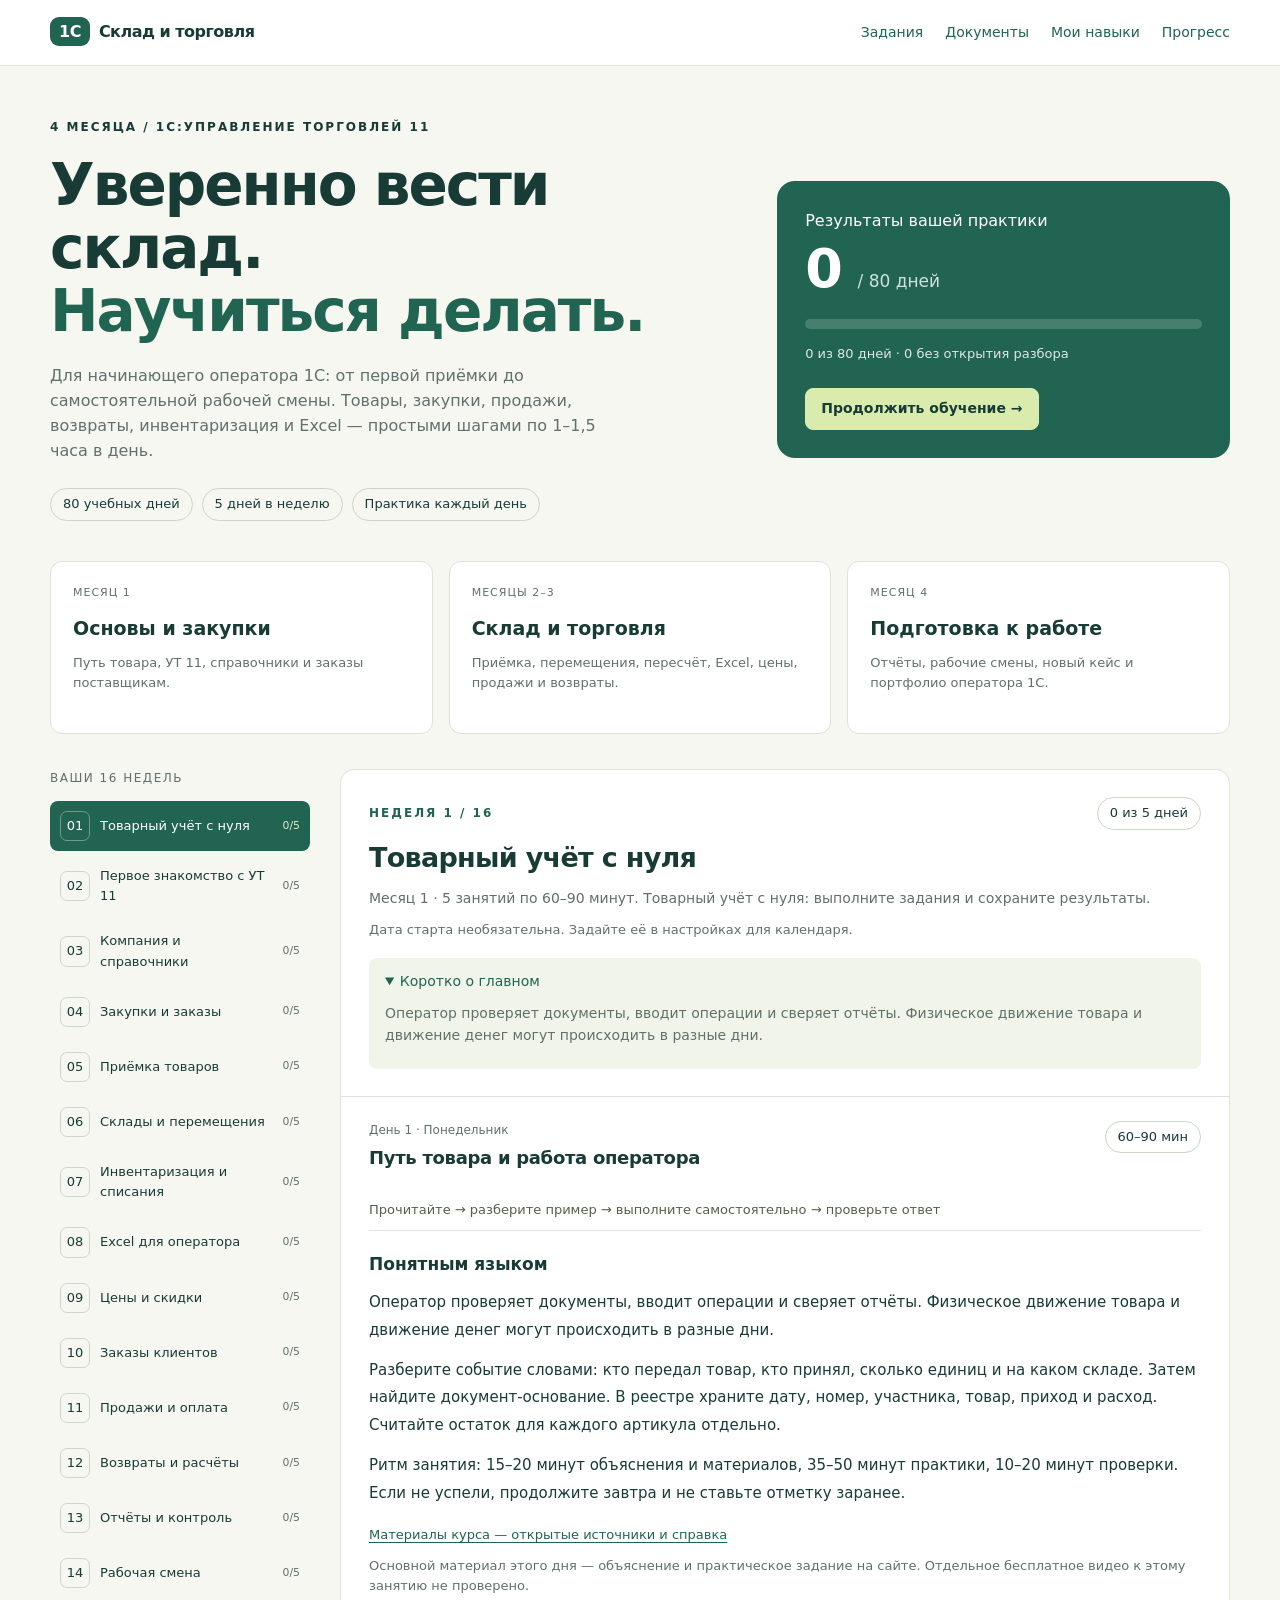
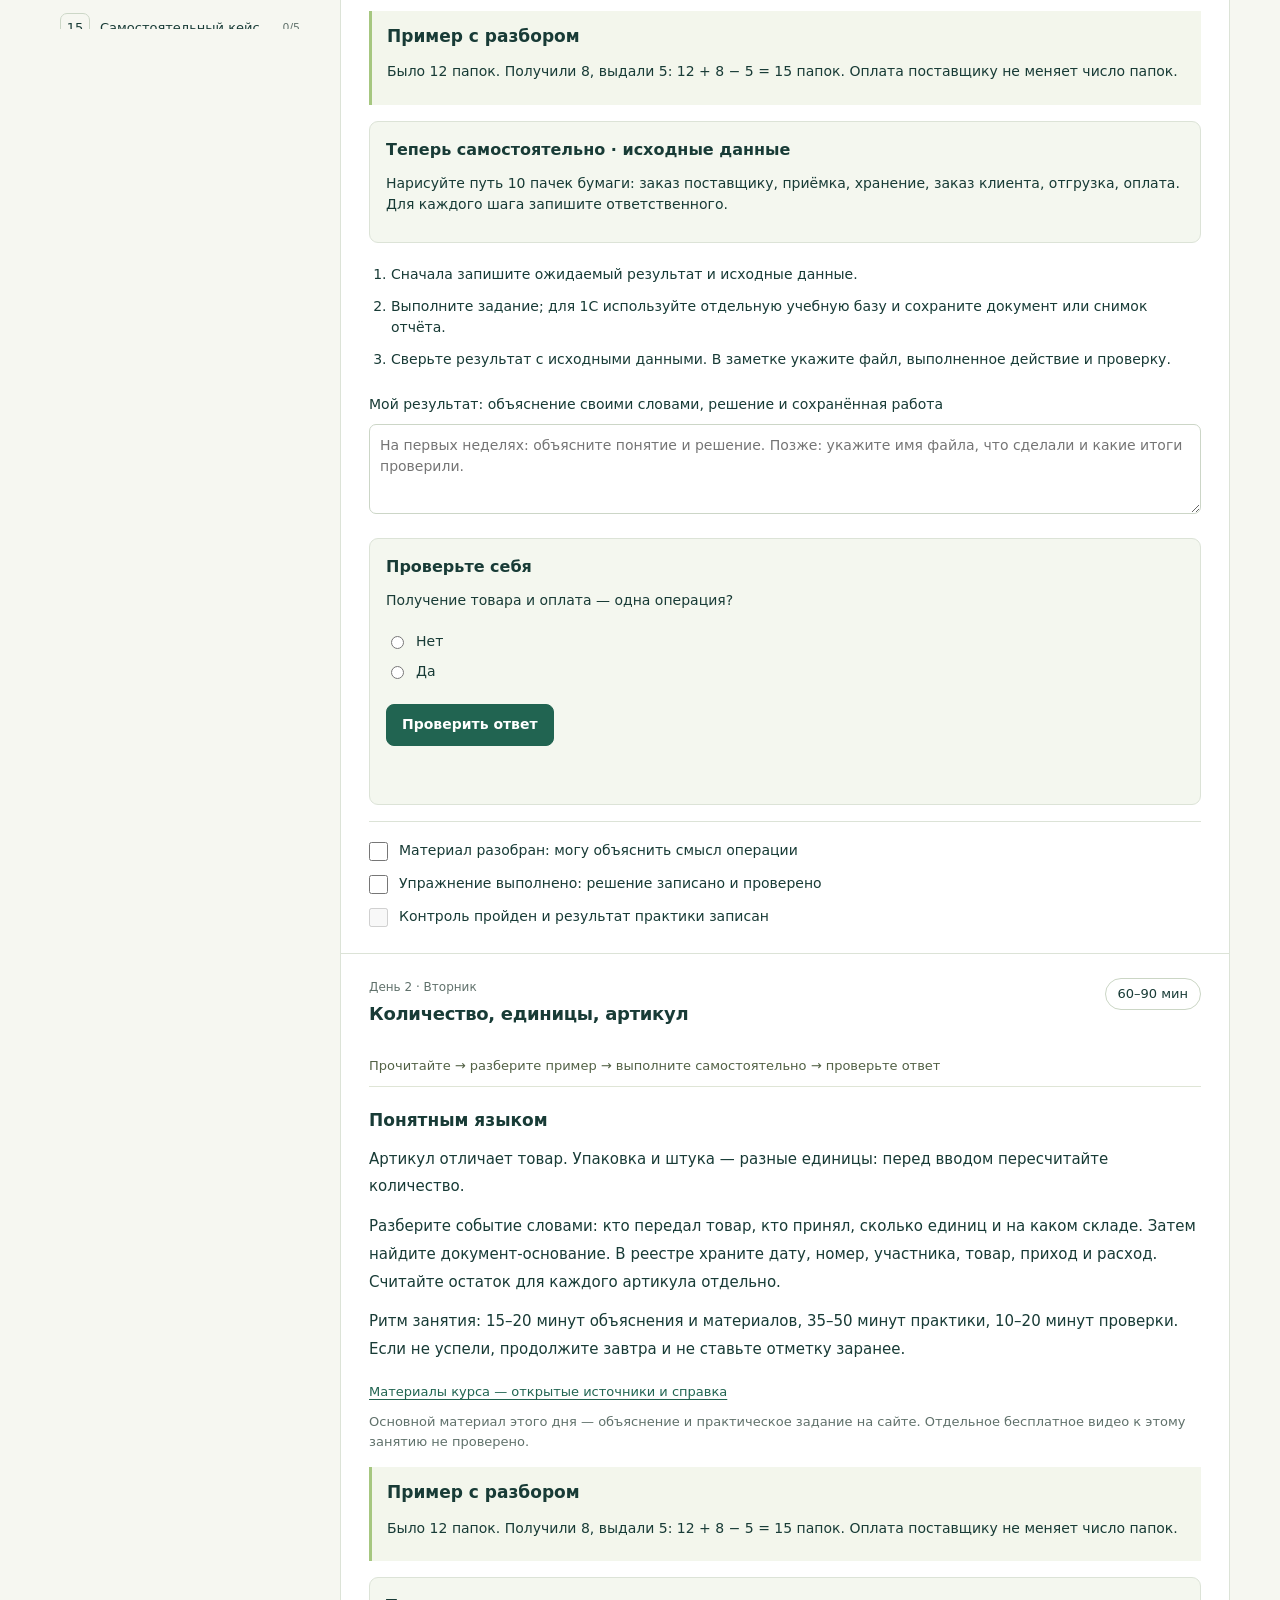
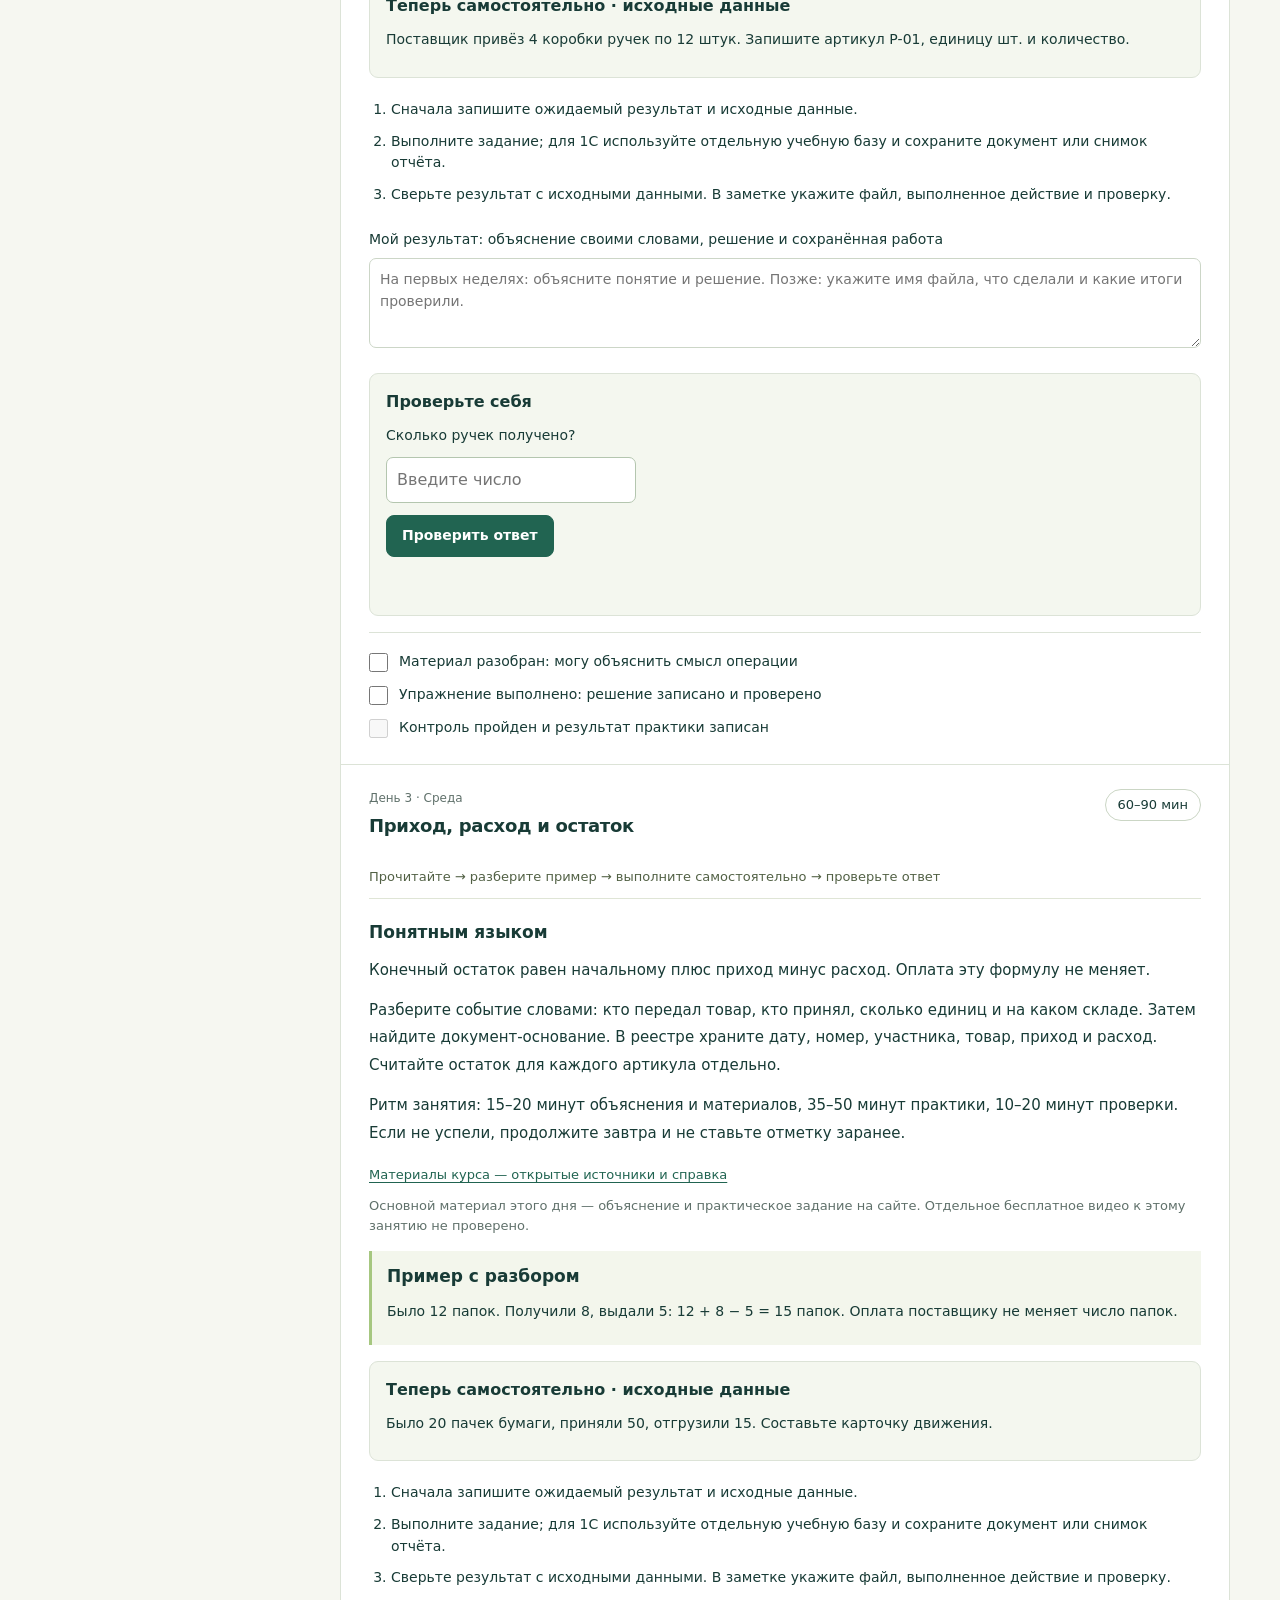
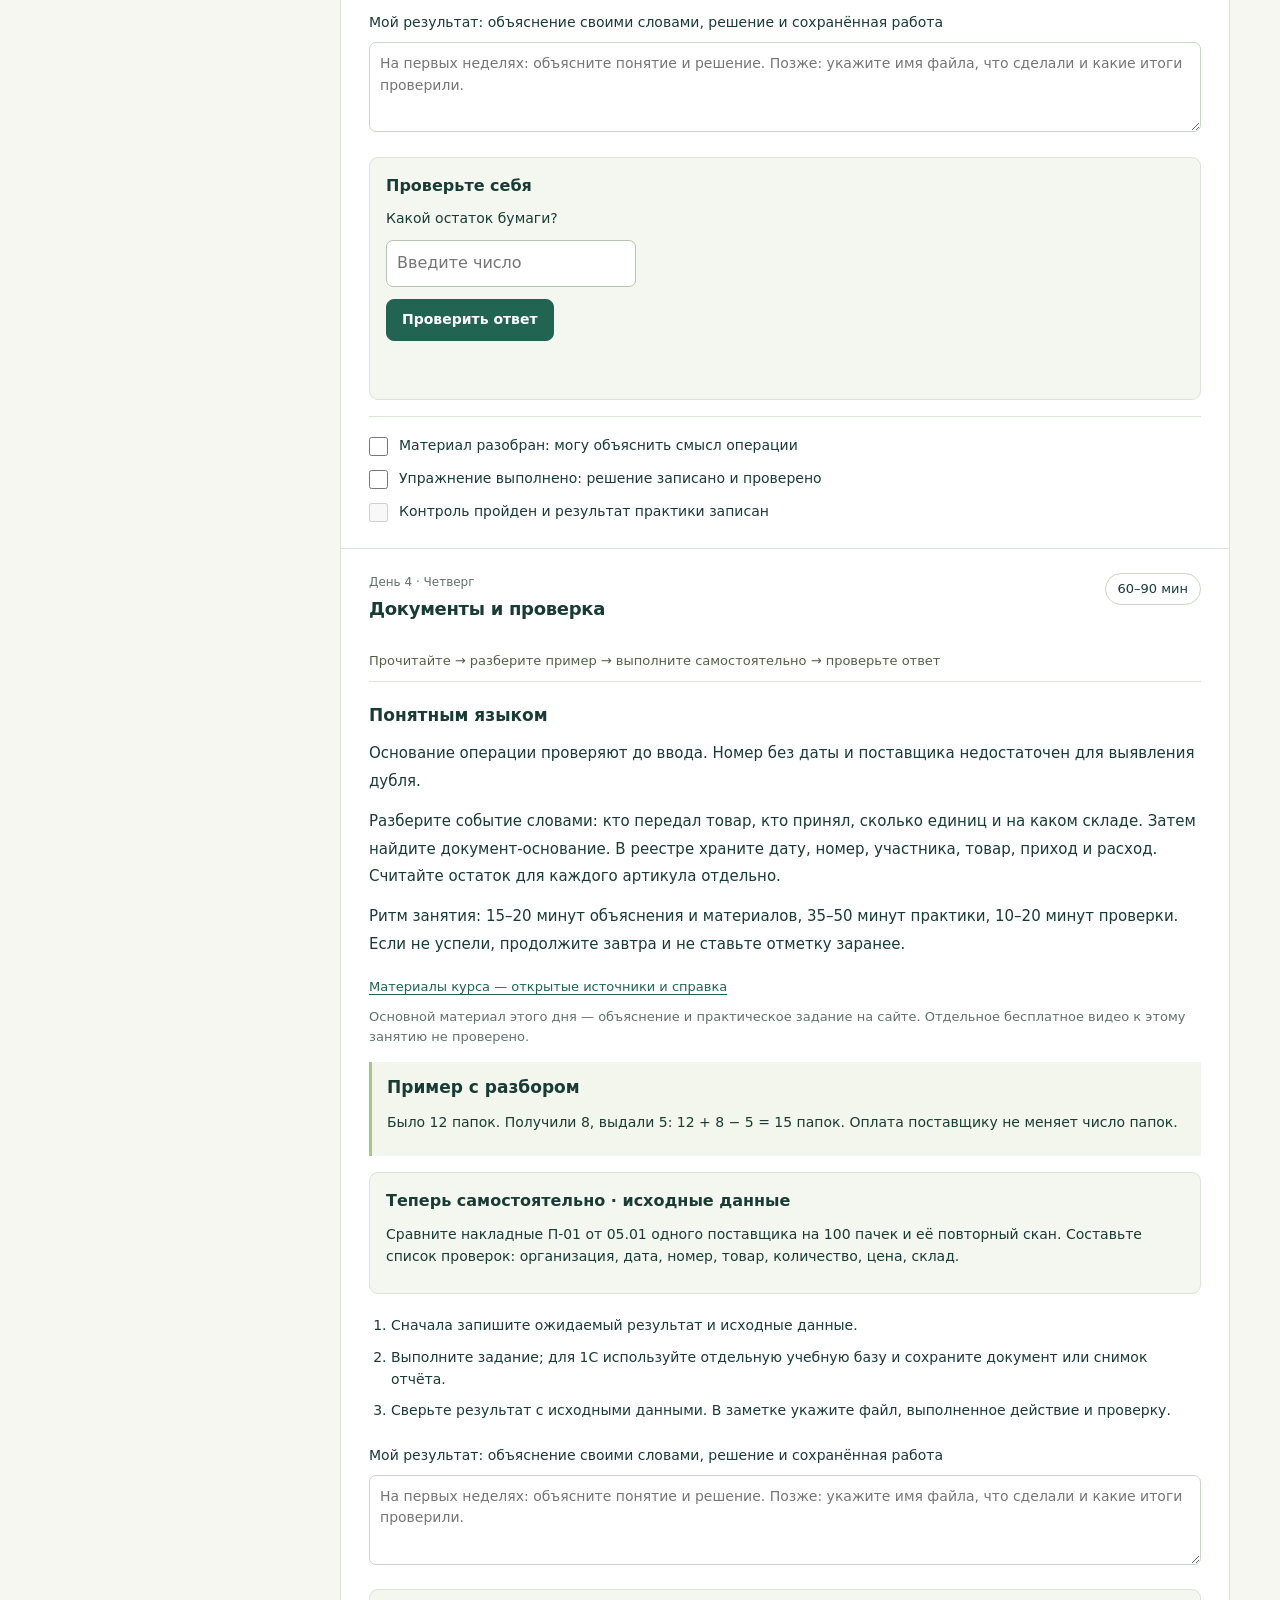
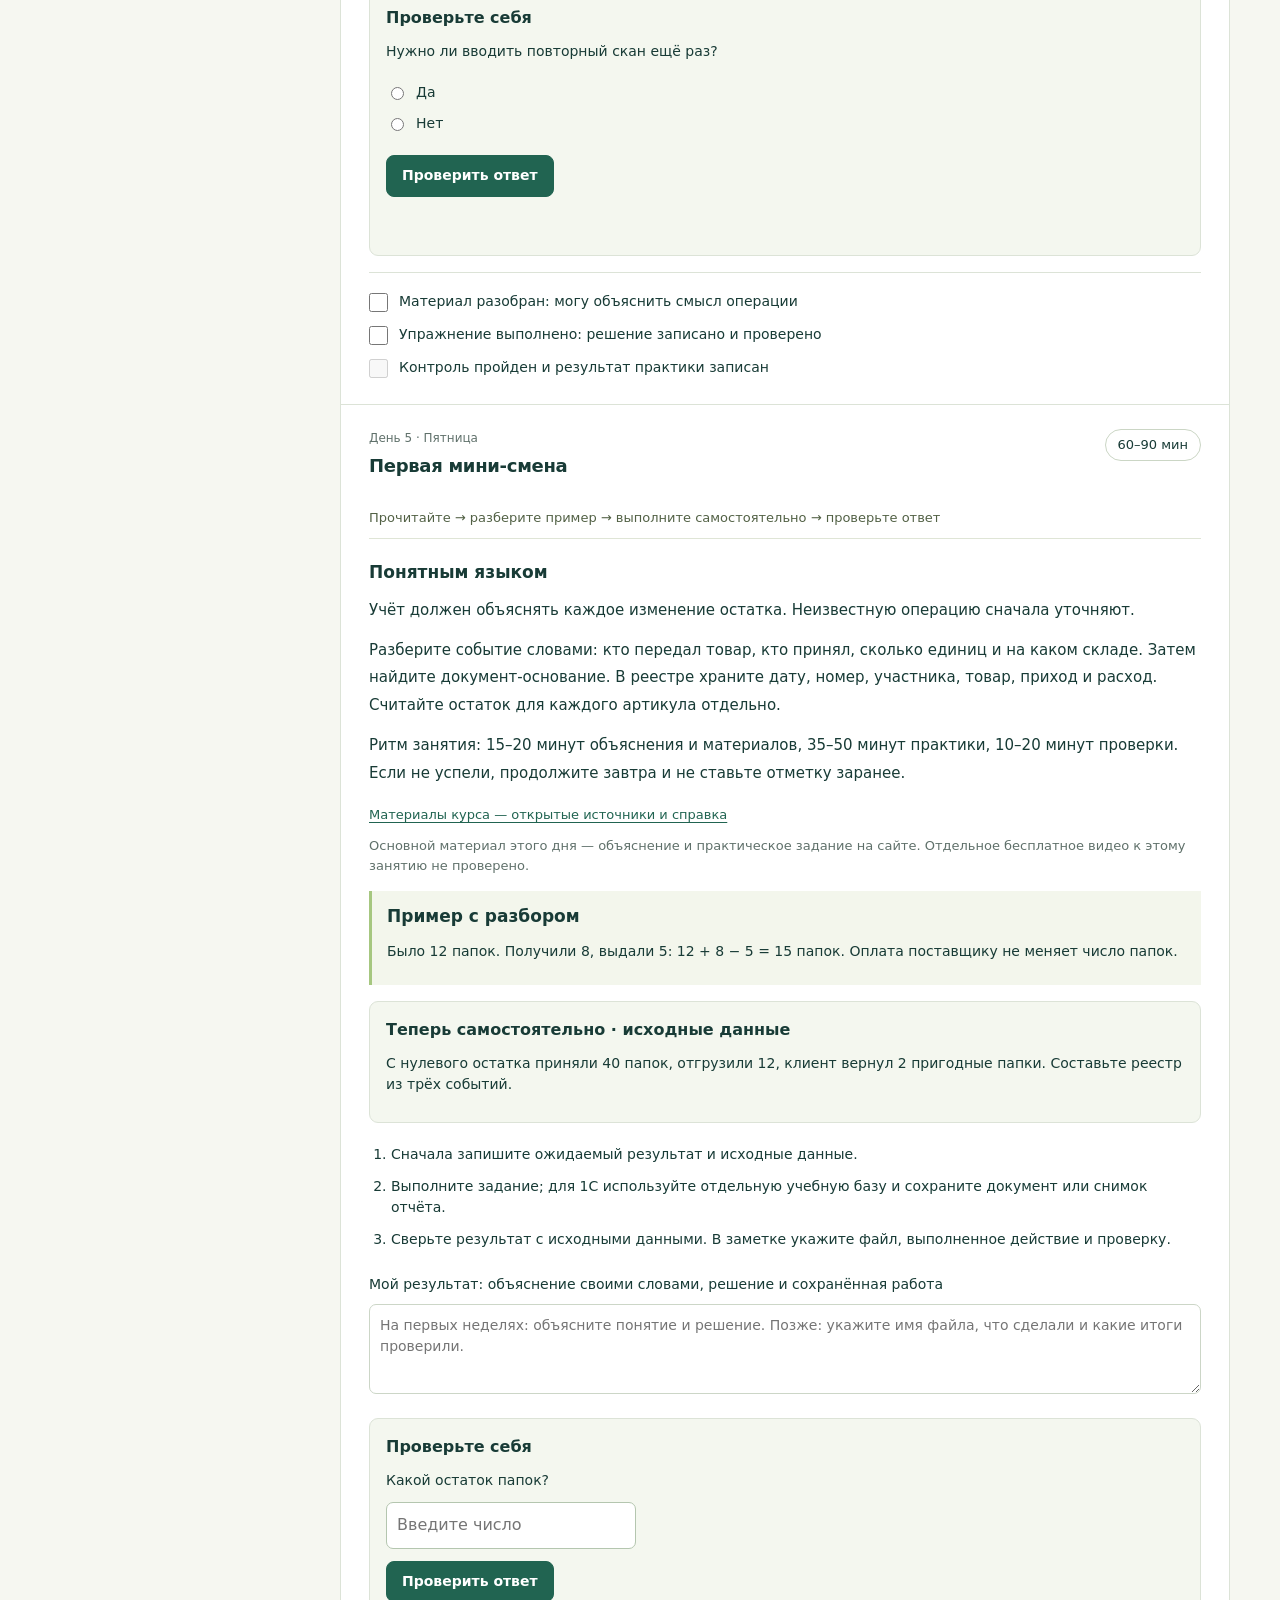
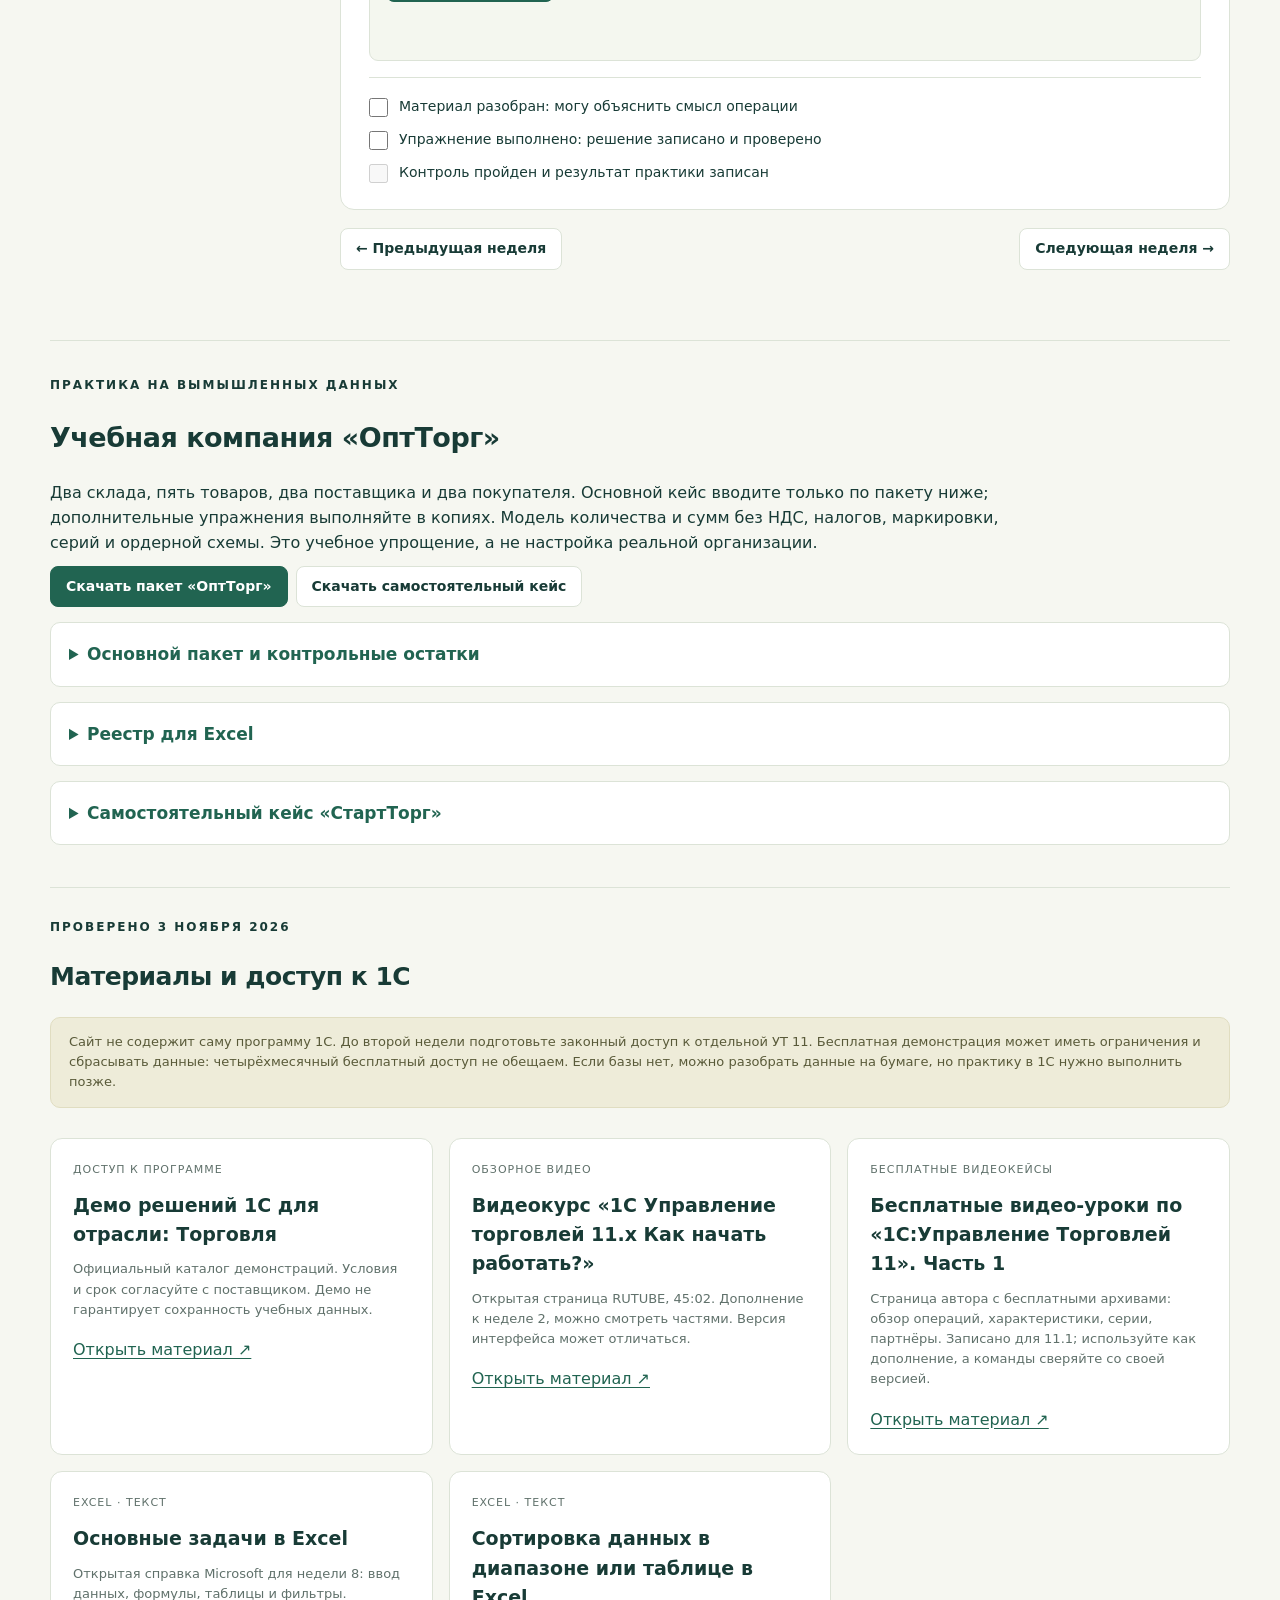
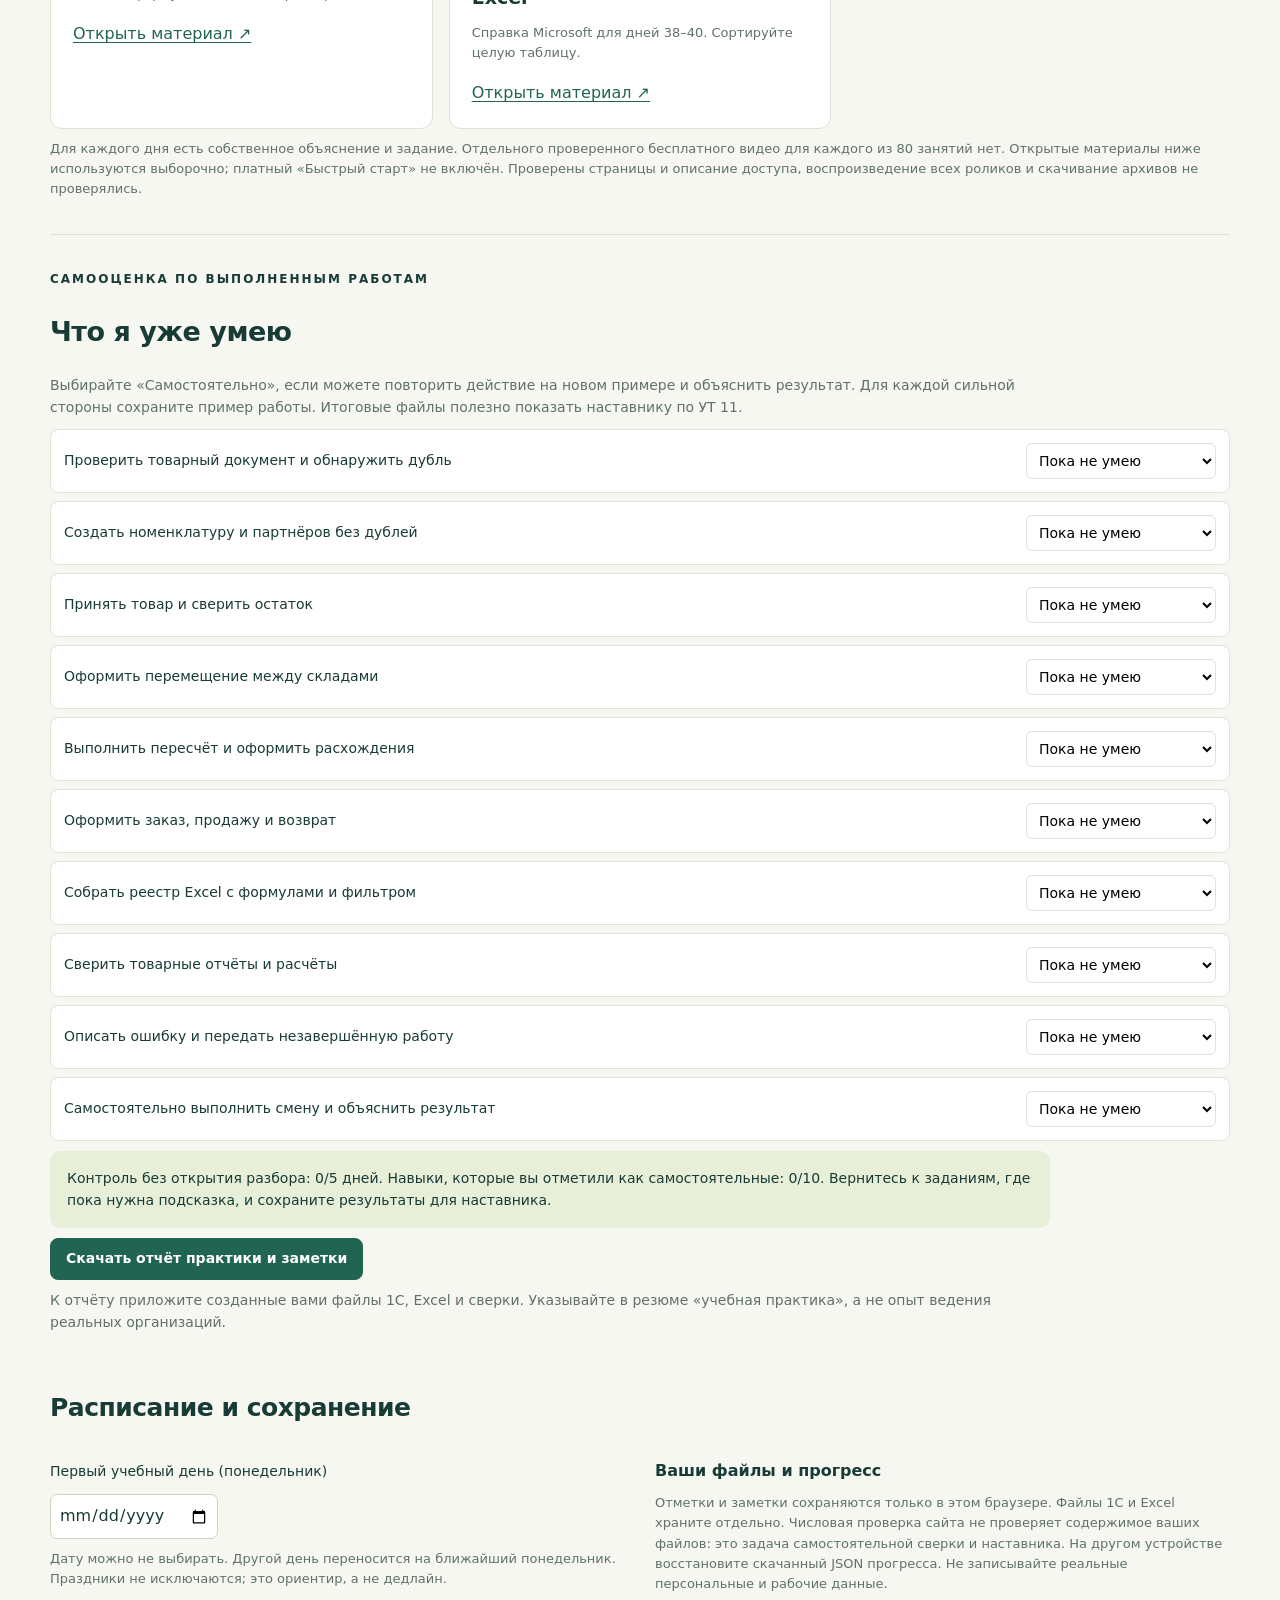
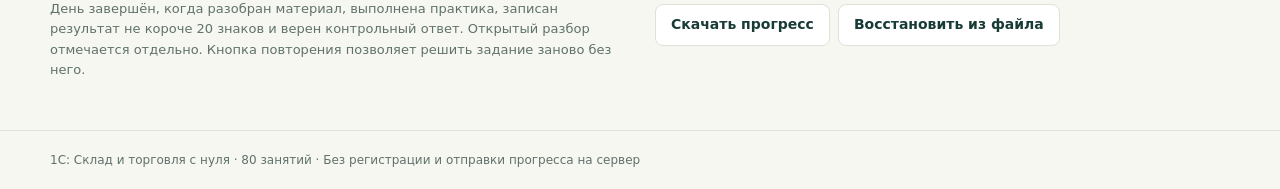
==== index.html @ 3ea6af60 "Publish 80-lesson warehouse and trade course" ====
<!doctype html>
<html lang="ru">
<meta charset="utf-8"><meta name="viewport" content="width=device-width,initial-scale=1">
<title>1С: Склад и торговля с нуля</title>
<meta name="description" content="1С:Управление торговлей 11: четыре месяца, 80 занятий по 60–90 минут, учебный склад и сохранение прогресса.">
<style>
:root{--ink:#183b36;--muted:#60716b;--green:#216451;--lime:#d9ecad;--paper:#f6f7f1;--line:#dce3d7}*{box-sizing:border-box}body{margin:0;background:var(--paper);color:var(--ink);font:16px/1.55 system-ui,sans-serif}button,input,select,textarea{font:inherit}button,a,input,select,textarea{touch-action:manipulation}button{cursor:pointer}a{color:var(--green);text-underline-offset:3px}button:focus-visible,a:focus-visible,input:focus-visible,select:focus-visible,textarea:focus-visible,summary:focus-visible{outline:3px solid #c17b2e;outline-offset:3px}.wrap{max-width:1240px;margin:auto;padding:0 30px}header{border-bottom:1px solid var(--line);background:#fff}header .wrap{display:flex;align-items:center;justify-content:space-between;gap:20px;padding-top:20px;padding-bottom:20px}.brand{font-weight:750;letter-spacing:-.5px}.brand span{background:var(--green);color:#fff;border-radius:9px;padding:5px 9px;margin-right:9px}nav{display:flex;gap:22px;font-size:14px}nav a{text-decoration:none}.hero{display:grid;grid-template-columns:1.5fr 1fr;gap:48px;padding-top:52px;padding-bottom:40px}.eyebrow{font-size:12px;letter-spacing:2px;font-weight:750;text-transform:uppercase}h1{font-size:clamp(34px,5vw,58px);line-height:1.08;letter-spacing:-2px;margin:18px 0 22px;max-width:700px}h1 em{font-style:normal;color:var(--green)}p{margin:10px 0}.intro{color:var(--muted);max-width:560px}.pills{display:flex;gap:9px;flex-wrap:wrap;margin-top:25px}.pill{border:1px solid #cbd6c5;border-radius:30px;padding:5px 12px;font-size:13px}.progress-card{background:var(--green);color:#fff;padding:28px;border-radius:18px;align-self:center}.progress-card h2{font-size:16px;font-weight:500;margin:0}.number{font-size:54px;line-height:1.3;font-weight:650;letter-spacing:-2px}.number small{font-size:17px;font-weight:400;letter-spacing:0;opacity:.8}progress{display:block;width:100%;height:10px;border:0;border-radius:9px;overflow:hidden;accent-color:var(--lime);margin:15px 0;background:#477e6d}progress::-webkit-progress-bar{background:#477e6d}progress::-webkit-progress-value{background:var(--lime)}.progress-card p{font-size:13px;opacity:.85}.btn{border:1px solid var(--line);border-radius:8px;padding:9px 15px;background:#fff;color:var(--ink);text-decoration:none;display:inline-block;font-weight:600;font-size:14px}.btn.primary{background:var(--green);color:#fff;border-color:var(--green)}.progress-card .btn{margin-top:14px;background:var(--lime);border-color:var(--lime);color:var(--ink)}.notice{background:#eeecd9;border:1px solid #e0ddc1;border-radius:10px;padding:14px 18px;font-size:13px;margin-bottom:30px;color:#595a39}.layout{display:grid;grid-template-columns:260px minmax(0,1fr);gap:30px;align-items:start}.sidebar{position:sticky;top:20px;max-height:calc(100vh - 40px);overflow-y:auto}.side-title{font-size:12px;letter-spacing:1.5px;text-transform:uppercase;color:var(--muted);margin-bottom:13px}.weeks{display:grid;gap:5px}.week-btn{border:0;background:transparent;color:var(--ink);display:flex;width:100%;text-align:left;align-items:center;gap:10px;padding:10px;border-radius:8px;font-size:13px}.week-btn b{border:1px solid #ccd7c7;border-radius:7px;padding:4px;min-width:30px;text-align:center;font-weight:500}.week-btn span{flex:1}.week-btn small{color:var(--muted)}.week-btn[aria-current=true]{background:var(--green);color:#fff}.week-btn[aria-current=true] small{color:#dcebcf}.week-btn[aria-current=true] b{border-color:#719c83}.panel{background:#fff;border:1px solid var(--line);border-radius:14px;overflow:hidden}.panel-head{padding:27px 28px;border-bottom:1px solid var(--line)}.panel-head h2{font-size:27px;letter-spacing:-.7px;margin:7px 0}.sub{font-size:14px;color:var(--muted)}.weekbar{display:flex;align-items:center;justify-content:space-between;gap:12px}.weekbar .eyebrow{color:var(--green)}.day{padding:24px 28px;border-bottom:1px solid var(--line)}.day:last-child{border:0}.day-top{display:flex;justify-content:space-between;gap:14px;align-items:start}.day h3{font-size:18px;margin:4px 0 10px;letter-spacing:-.3px}.day-kicker{font-size:12px;color:var(--muted)}.day.complete{background:#f4f8ed}.checks{display:grid;gap:10px;margin-top:16px}.check{display:flex;align-items:flex-start;gap:11px;font-size:14px;cursor:pointer}.check input{width:19px;height:19px;flex-shrink:0;accent-color:var(--green);margin:2px 0}.check span{display:block}.check:has(input:checked) span{color:var(--muted)}details{margin-top:15px;font-size:13px;color:var(--muted)}summary{cursor:pointer;color:var(--green)}textarea{width:100%;min-height:90px;resize:vertical;border:1px solid #ccd6c7;border-radius:7px;padding:10px;margin-top:8px;background:#fff;color:var(--ink)}.pager{display:flex;justify-content:space-between;margin:18px 0 35px}.resources{margin-top:42px;padding-top:30px;border-top:1px solid var(--line)}.resources h2,.settings h2{font-size:25px;letter-spacing:-.5px}.resource-grid{display:grid;grid-template-columns:repeat(3,1fr);gap:16px}.resource{background:#fff;border:1px solid var(--line);padding:22px;border-radius:12px}.resource .tag{font-size:11px;color:var(--muted);letter-spacing:1px}.resource h3{margin:13px 0 8px;font-size:19px}.resource p{font-size:13px;color:var(--muted);margin-bottom:18px}.settings{padding:25px 0 40px}.setting-grid{display:grid;grid-template-columns:1fr 1fr;gap:30px}.settings label{display:block;font-size:14px;margin:12px 0}.settings input[type=date],.settings select{padding:8px;border:1px solid #cbd6c5;border-radius:7px;max-width:100%;background:#fff;color:var(--ink)}.actions{display:flex;gap:8px;flex-wrap:wrap}.hint{font-size:13px;color:var(--muted)}footer{padding:20px 0;border-top:1px solid var(--line);font-size:12px;color:var(--muted)}#status{min-height:24px;font-size:13px;color:var(--green)}.skip{position:absolute;left:-9999px}.skip:focus{left:10px;top:10px;background:#fff;padding:8px;z-index:99}[hidden]{display:none!important}@media(max-width:800px){.wrap{padding:0 18px}.hero{grid-template-columns:1fr;gap:25px;padding-top:30px}.progress-card{padding:22px}.layout{grid-template-columns:1fr;gap:20px}.sidebar{position:static;max-height:none;overflow:visible}.weeks{grid-template-columns:repeat(4,1fr)}.week-btn{padding:7px;justify-content:center}.week-btn span,.week-btn small{display:none}.week-btn b{border:0}.resource-grid{grid-template-columns:1fr}.setting-grid{grid-template-columns:1fr;gap:10px}.panel-head,.day{padding:20px}h1{letter-spacing:-1px}header .wrap{flex-wrap:wrap;gap:12px}nav{gap:15px}.resources{margin-top:20px}.weekbar{align-items:start}.pager .btn{padding:9px}.day-top>.pill{font-size:11px;white-space:nowrap}}@media(prefers-reduced-motion:no-preference){html{scroll-behavior:smooth}}

.source-box,.quiz{background:#f4f7ef;border:1px solid var(--line);padding:16px;border-radius:9px;margin:16px 0}.source-box p,.quiz p{font-size:14px}.steps{padding-left:22px;font-size:14px}.steps li{padding:5px 0}.video-links a{display:block;margin:9px 0}.result-note{margin:18px 0;font-size:14px}.quiz-actions{display:flex;gap:8px;flex-wrap:wrap;margin-top:12px}.quiz-feedback{min-height:22px}.explanation{padding:12px;border-left:3px solid var(--green);background:#fff}.choice{display:flex;align-items:start;gap:9px;margin:9px 0;font-size:14px}.choice input{margin-top:5px;accent-color:var(--green)}fieldset{border:0;padding:0;margin:0}.answer-area input[type=text]{max-width:100%;width:250px;border:1px solid #b4c6af;border-radius:7px;padding:10px;background:#fff}.checks{border-top:1px solid var(--line);padding-top:18px}.check input:disabled{cursor:not-allowed}.table-scroll{overflow-x:auto}.data-table{width:100%;border-collapse:collapse;font-size:13px;min-width:600px}.data-table th,.data-table td{padding:10px;text-align:left;border:1px solid var(--line);vertical-align:top}.data-table th{background:#e9efdf}.doc-card{background:#fff;border:1px solid var(--line);border-radius:9px;padding:16px;margin:12px 0;font-size:14px}.doc-card h3{font-size:16px;margin:0 0 8px}.case-section{padding-top:35px;border-top:1px solid var(--line);margin-top:35px}.case-section h2{font-size:27px;letter-spacing:-.5px}.case-section>details{background:#fff;border:1px solid var(--line);border-radius:10px;padding:18px;margin:15px 0;color:var(--ink)}.case-section>details>summary{font-size:17px;font-weight:650}.case-section p{max-width:1000px}.case-section .hint{font-size:14px}.skill{display:grid!important;grid-template-columns:1fr 190px;gap:18px;align-items:center;background:#fff;border:1px solid var(--line);padding:13px;border-radius:8px;margin:8px 0;font-size:14px}.skill select{padding:8px;max-width:100%;background:#fff;border:1px solid var(--line);border-radius:6px}.theory{background:#f1f5e9;border-radius:8px;padding:13px 16px;margin-top:18px;font-size:14px}.sr-only{position:absolute;width:1px;height:1px;padding:0;margin:-1px;overflow:hidden;clip:rect(0,0,0,0);white-space:nowrap;border:0}#readiness{background:#e7efd9;padding:17px;border-radius:10px;font-size:14px}a.btn{margin:4px 0}.day input[type=checkbox]{min-width:19px}@media(max-width:800px){.skill{grid-template-columns:1fr;gap:8px}.hero{padding-bottom:25px}.day-top{flex-wrap:wrap}.quiz-actions .btn{flex-grow:1}.case-section{padding-top:25px}nav{flex-wrap:wrap}.steps{padding-left:19px}}
.lesson-flow{font-size:13px;color:#526145;border-bottom:1px solid #dfe5d6;padding:10px 0;margin:8px 0 20px}.day h4{font-size:17px;margin:0 0 12px}.lesson-text p{line-height:1.85;margin:12px 0}.worked-example li{padding:5px 0;line-height:1.75}.worked-example ol{padding-left:22px}.common-mistake{padding:14px 16px;background:#fff8e9;border-radius:12px;margin:16px 0;font-size:14px}.common-mistake p{margin:6px 0 0}.takeaway{font-size:14px;padding:10px 0}.video-links{margin:20px 0}.video-links a{display:block;margin:10px 0;overflow-wrap:anywhere}.video-item{margin:12px 0}.learning-stages{margin-bottom:35px}.lesson-text{margin:18px 0;font-size:15px}.worked-example{border-left:3px solid #a6c780;background:#f3f6ec;padding:12px 15px;font-size:14px;margin:15px 0}</style>
<a class="skip" href="#plan">К учебному плану</a>
<header><div class="wrap"><div class="brand"><span>1С</span>Склад и торговля</div><nav aria-label="Навигация"><a href="#plan">Задания</a><a href="#casebook">Документы</a><a href="#skillsSection">Мои навыки</a><a href="#settings">Прогресс</a></nav></div></header>
<main class="wrap">
<section class="hero"><div><div class="eyebrow">4 месяца / 1С:Управление торговлей 11</div><h1>Уверенно вести склад.<br><em>Научиться делать.</em></h1><p class="intro">Для начинающего оператора 1С: от первой приёмки до самостоятельной рабочей смены. Товары, закупки, продажи, возвраты, инвентаризация и Excel — простыми шагами по 1–1,5 часа в день.</p><div class="pills"><span class="pill">80 учебных дней</span><span class="pill">5 дней в неделю</span><span class="pill">Практика каждый день</span></div></div><aside class="progress-card" aria-label="Общий прогресс"><h2>Результаты вашей практики</h2><div class="number"><span id="doneDays">0</span> <small>/ 80 дней</small></div><progress id="total" max="240" value="0" aria-label="Выполненные задания"></progress><p id="progressText" aria-live="polite">0 из 80 дней · 0 без открытия разбора</p><button class="btn" id="continue">Продолжить обучение →</button></aside></section>

<section class="resource-grid learning-stages"><article class="resource"><div class="tag">МЕСЯЦ 1</div><h3>Основы и закупки</h3><p>Путь товара, УТ 11, справочники и заказы поставщикам.</p></article><article class="resource"><div class="tag">МЕСЯЦЫ 2–3</div><h3>Склад и торговля</h3><p>Приёмка, перемещения, пересчёт, Excel, цены, продажи и возвраты.</p></article><article class="resource"><div class="tag">МЕСЯЦ 4</div><h3>Подготовка к работе</h3><p>Отчёты, рабочие смены, новый кейс и портфолио оператора 1С.</p></article></section><section class="layout" id="plan" aria-label="Учебный план"><aside class="sidebar"><div class="side-title">Ваши 16 недель</div><div class="weeks" id="weeks"></div><p class="hint">Начните с первой недели. Со второй понадобится доступ к УТ 11. Пять занятий в неделю, выходные — отдых или повторение. Каждый день — 60–90 минут.</p></aside><div><div class="panel"><div class="panel-head"><div class="weekbar"><div class="eyebrow" id="weekLabel"></div><span class="pill" id="weekProgress"></span></div><h2 id="weekTitle"></h2><p class="sub" id="weekGoal"></p><p class="hint" id="weekDates"></p><details class="theory" open><summary>Коротко о главном</summary><p id="weekTheory"></p></details></div><div id="days"></div></div><div class="pager"><button class="btn" id="prev">← Предыдущая неделя</button><button class="btn" id="next">Следующая неделя →</button></div></div></section>

<section class="case-section" id="casebook"><div class="eyebrow">Практика на вымышленных данных</div><h2>Учебная компания «ОптТорг»</h2><p>Два склада, пять товаров, два поставщика и два покупателя. Основной кейс вводите только по пакету ниже; дополнительные упражнения выполняйте в копиях. Модель количества и сумм без НДС, налогов, маркировки, серий и ордерной схемы. Это учебное упрощение, а не настройка реальной организации.</p><div class="actions"><button class="btn primary" id="downloadMain">Скачать пакет «ОптТорг»</button><button class="btn" id="downloadExam">Скачать самостоятельный кейс</button></div><details><summary>Основной пакет и контрольные остатки</summary><div id="mainPack"></div></details><details><summary>Реестр для Excel</summary><p>Вставьте в A1. Колонку G заполните формулами =E2*F2 и ниже. Суммируйте закупки и продажи отдельно.</p><div id="excelSource"></div><button class="btn" id="copyExcel">Скопировать таблицу для Excel</button><p id="copyStatus" role="status"></p></details><details><summary>Самостоятельный кейс «СтартТорг»</summary><div id="examPack"></div></details></section>
<section class="resources" id="resources"><div class="eyebrow">Проверено 3 ноября 2026</div><h2>Материалы и доступ к 1С</h2><div class="notice">Сайт не содержит саму программу 1С. До второй недели подготовьте законный доступ к отдельной УТ 11. Бесплатная демонстрация может иметь ограничения и сбрасывать данные: четырёхмесячный бесплатный доступ не обещаем. Если базы нет, можно разобрать данные на бумаге, но практику в 1С нужно выполнить позже.</div><div class="resource-grid" id="resourceCards"></div><p class="hint">Для каждого дня есть собственное объяснение и задание. Отдельного проверенного бесплатного видео для каждого из 80 занятий нет. Открытые материалы ниже используются выборочно; платный «Быстрый старт» не включён. Проверены страницы и описание доступа, воспроизведение всех роликов и скачивание архивов не проверялись.</p></section>
<section class="case-section" id="skillsSection"><div class="eyebrow">Самооценка по выполненным работам</div><h2>Что я уже умею</h2><p class="hint">Выбирайте «Самостоятельно», если можете повторить действие на новом примере и объяснить результат. Для каждой сильной стороны сохраните пример работы. Итоговые файлы полезно показать наставнику по УТ 11.</p><div id="skills"></div><p id="readiness" aria-live="polite"></p><button class="btn primary" id="portfolio">Скачать отчёт практики и заметки</button><p class="hint">К отчёту приложите созданные вами файлы 1С, Excel и сверки. Указывайте в резюме «учебная практика», а не опыт ведения реальных организаций.</p></section>
<section class="settings" id="settings"><h2>Расписание и сохранение</h2><div class="setting-grid"><div><label for="start">Первый учебный день (понедельник)</label><input type="date" id="start"><p class="hint">Дату можно не выбирать. Другой день переносится на ближайший понедельник. Праздники не исключаются; это ориентир, а не дедлайн.</p><p class="hint">День завершён, когда разобран материал, выполнена практика, записан результат не короче 20 знаков и верен контрольный ответ. Открытый разбор отмечается отдельно. Кнопка повторения позволяет решить задание заново без него.</p></div><div><p><strong>Ваши файлы и прогресс</strong></p><p class="hint">Отметки и заметки сохраняются только в этом браузере. Файлы 1С и Excel храните отдельно. Числовая проверка сайта не проверяет содержимое ваших файлов: это задача самостоятельной сверки и наставника. На другом устройстве восстановите скачанный JSON прогресса. Не записывайте реальные персональные и рабочие данные.</p><div class="actions"><button class="btn" id="export">Скачать прогресс</button><button class="btn" id="importBtn">Восстановить из файла</button><input id="import" type="file" accept="application/json,.json" hidden></div><p id="status" role="status"></p><div id="legacy" hidden><p class="hint">Сохранение прежнего маршрута осталось в браузере. Новые практические задания начинаются отдельно, чтобы старые отметки не засчитывались за новую работу.</p><button class="btn" id="legacyExport">Скачать прежние отметки и заметки</button></div></div></div></section>
</main><footer><div class="wrap">1С: Склад и торговля с нуля · 80 занятий · Без регистрации и отправки прогресса на сервер</div></footer>
<script>
'use strict';
const DATA={"weeks": [["Товарный учёт с нуля", "Месяц 1 · 5 занятий по 60–90 минут. Товарный учёт с нуля: выполните задания и сохраните результаты.", [{"title": "Путь товара и работа оператора", "reading": ["Оператор проверяет документы, вводит операции и сверяет отчёты. Физическое движение товара и движение денег могут происходить в разные дни.", "Разберите событие словами: кто передал товар, кто принял, сколько единиц и на каком складе. Затем найдите документ-основание. В реестре храните дату, номер, участника, товар, приход и расход. Считайте остаток для каждого артикула отдельно.", "Ритм занятия: 15–20 минут объяснения и материалов, 35–50 минут практики, 10–20 минут проверки. Если не успели, продолжите завтра и не ставьте отметку заранее."], "example": "Было 12 папок. Получили 8, выдали 5: 12 + 8 − 5 = 15 папок. Оплата поставщику не меняет число папок.", "input": "Нарисуйте путь 10 пачек бумаги: заказ поставщику, приёмка, хранение, заказ клиента, отгрузка, оплата. Для каждого шага запишите ответственного.", "steps": ["Сначала запишите ожидаемый результат и исходные данные.", "Выполните задание; для 1С используйте отдельную учебную базу и сохраните документ или снимок отчёта.", "Сверьте результат с исходными данными. В заметке укажите файл, выполненное действие и проверку."], "q": "Получение товара и оплата — одна операция?", "answer": ["Нет", "Да"], "why": "Оператор проверяет документы, вводит операции и сверяет отчёты. Физическое движение товара и движение денег могут происходить в разные дни. Контроль: Нет. Нарисуйте путь 10 пачек бумаги: заказ поставщику, приёмка, хранение, заказ клиента, отгрузка, оплата. Для каждого шага запишите ответственного.", "videos": []}, {"title": "Количество, единицы, артикул", "reading": ["Артикул отличает товар. Упаковка и штука — разные единицы: перед вводом пересчитайте количество.", "Разберите событие словами: кто передал товар, кто принял, сколько единиц и на каком складе. Затем найдите документ-основание. В реестре храните дату, номер, участника, товар, приход и расход. Считайте остаток для каждого артикула отдельно.", "Ритм занятия: 15–20 минут объяснения и материалов, 35–50 минут практики, 10–20 минут проверки. Если не успели, продолжите завтра и не ставьте отметку заранее."], "example": "Было 12 папок. Получили 8, выдали 5: 12 + 8 − 5 = 15 папок. Оплата поставщику не меняет число папок.", "input": "Поставщик привёз 4 коробки ручек по 12 штук. Запишите артикул Р-01, единицу шт. и количество.", "steps": ["Сначала запишите ожидаемый результат и исходные данные.", "Выполните задание; для 1С используйте отдельную учебную базу и сохраните документ или снимок отчёта.", "Сверьте результат с исходными данными. В заметке укажите файл, выполненное действие и проверку."], "q": "Сколько ручек получено?", "answer": 48, "why": "Артикул отличает товар. Упаковка и штука — разные единицы: перед вводом пересчитайте количество. Контроль: 48. Поставщик привёз 4 коробки ручек по 12 штук. Запишите артикул Р-01, единицу шт. и количество.", "videos": []}, {"title": "Приход, расход и остаток", "reading": ["Конечный остаток равен начальному плюс приход минус расход. Оплата эту формулу не меняет.", "Разберите событие словами: кто передал товар, кто принял, сколько единиц и на каком складе. Затем найдите документ-основание. В реестре храните дату, номер, участника, товар, приход и расход. Считайте остаток для каждого артикула отдельно.", "Ритм занятия: 15–20 минут объяснения и материалов, 35–50 минут практики, 10–20 минут проверки. Если не успели, продолжите завтра и не ставьте отметку заранее."], "example": "Было 12 папок. Получили 8, выдали 5: 12 + 8 − 5 = 15 папок. Оплата поставщику не меняет число папок.", "input": "Было 20 пачек бумаги, приняли 50, отгрузили 15. Составьте карточку движения.", "steps": ["Сначала запишите ожидаемый результат и исходные данные.", "Выполните задание; для 1С используйте отдельную учебную базу и сохраните документ или снимок отчёта.", "Сверьте результат с исходными данными. В заметке укажите файл, выполненное действие и проверку."], "q": "Какой остаток бумаги?", "answer": 55, "why": "Конечный остаток равен начальному плюс приход минус расход. Оплата эту формулу не меняет. Контроль: 55. Было 20 пачек бумаги, приняли 50, отгрузили 15. Составьте карточку движения.", "videos": []}, {"title": "Документы и проверка", "reading": ["Основание операции проверяют до ввода. Номер без даты и поставщика недостаточен для выявления дубля.", "Разберите событие словами: кто передал товар, кто принял, сколько единиц и на каком складе. Затем найдите документ-основание. В реестре храните дату, номер, участника, товар, приход и расход. Считайте остаток для каждого артикула отдельно.", "Ритм занятия: 15–20 минут объяснения и материалов, 35–50 минут практики, 10–20 минут проверки. Если не успели, продолжите завтра и не ставьте отметку заранее."], "example": "Было 12 папок. Получили 8, выдали 5: 12 + 8 − 5 = 15 папок. Оплата поставщику не меняет число папок.", "input": "Сравните накладные П-01 от 05.01 одного поставщика на 100 пачек и её повторный скан. Составьте список проверок: организация, дата, номер, товар, количество, цена, склад.", "steps": ["Сначала запишите ожидаемый результат и исходные данные.", "Выполните задание; для 1С используйте отдельную учебную базу и сохраните документ или снимок отчёта.", "Сверьте результат с исходными данными. В заметке укажите файл, выполненное действие и проверку."], "q": "Нужно ли вводить повторный скан ещё раз?", "answer": ["Нет", "Да"], "why": "Основание операции проверяют до ввода. Номер без даты и поставщика недостаточен для выявления дубля. Контроль: Нет. Сравните накладные П-01 от 05.01 одного поставщика на 100 пачек и её повторный скан. Составьте список проверок: организация, дата, номер, товар, количество, цена, склад.", "videos": []}, {"title": "Первая мини-смена", "reading": ["Учёт должен объяснять каждое изменение остатка. Неизвестную операцию сначала уточняют.", "Разберите событие словами: кто передал товар, кто принял, сколько единиц и на каком складе. Затем найдите документ-основание. В реестре храните дату, номер, участника, товар, приход и расход. Считайте остаток для каждого артикула отдельно.", "Ритм занятия: 15–20 минут объяснения и материалов, 35–50 минут практики, 10–20 минут проверки. Если не успели, продолжите завтра и не ставьте отметку заранее."], "example": "Было 12 папок. Получили 8, выдали 5: 12 + 8 − 5 = 15 папок. Оплата поставщику не меняет число папок.", "input": "С нулевого остатка приняли 40 папок, отгрузили 12, клиент вернул 2 пригодные папки. Составьте реестр из трёх событий.", "steps": ["Сначала запишите ожидаемый результат и исходные данные.", "Выполните задание; для 1С используйте отдельную учебную базу и сохраните документ или снимок отчёта.", "Сверьте результат с исходными данными. В заметке укажите файл, выполненное действие и проверку."], "q": "Какой остаток папок?", "answer": 30, "why": "Учёт должен объяснять каждое изменение остатка. Неизвестную операцию сначала уточняют. Контроль: 30. С нулевого остатка приняли 40 папок, отгрузили 12, клиент вернул 2 пригодные папки. Составьте реестр из трёх событий.", "videos": []}]], ["Первое знакомство с УТ 11", "Месяц 1 · 5 занятий по 60–90 минут. Первое знакомство с УТ 11: выполните задания и сохраните результаты.", [{"title": "Знакомство с УТ 11", "reading": ["Платформа 1С и конфигурация — разные понятия. Для этого курса нужна Управление торговлей 11, а не Бухгалтерия.", "В верхнем меню откройте сведения о программе и запишите редакцию конфигурации. Через раздел закупок найдите журнал документов. Проверьте период списка. Откройте документ двойным щелчком, найдите организацию, склад и табличную часть. Закройте без изменения. Названия команд могут отличаться между релизами; используйте поиск и встроенную справку своей версии.", "Ритм занятия: 15–20 минут объяснения и материалов, 35–50 минут практики, 10–20 минут проверки. Если не успели, продолжите завтра и не ставьте отметку заранее."], "example": "В списке стоит отбор по вчерашнему дню. Сегодняшний документ не виден: расширьте период, прежде чем вводить его повторно.", "input": "Откройте сведения о программе, запишите редакцию. Найдите разделы закупок, продаж, склада и отчётов. Сохраните снимок экрана без личных данных.", "steps": ["Сначала запишите ожидаемый результат и исходные данные.", "Выполните задание; для 1С используйте отдельную учебную базу и сохраните документ или снимок отчёта.", "Сверьте результат с исходными данными. В заметке укажите файл, выполненное действие и проверку."], "q": "Какая конфигурация основная?", "answer": ["Управление торговлей 11", "Бухгалтерия предприятия"], "why": "Платформа 1С и конфигурация — разные понятия. Для этого курса нужна Управление торговлей 11, а не Бухгалтерия. Контроль: Управление торговлей 11. Откройте сведения о программе, запишите редакцию. Найдите разделы закупок, продаж, склада и отчётов. Сохраните снимок экрана без личных данных.", "videos": []}, {"title": "Безопасная учебная база", "reading": ["Общая демонстрация подходит для знакомства, но её данные могут сбрасываться. Для длительной практики нужна отдельная законная учебная база.", "В верхнем меню откройте сведения о программе и запишите редакцию конфигурации. Через раздел закупок найдите журнал документов. Проверьте период списка. Откройте документ двойным щелчком, найдите организацию, склад и табличную часть. Закройте без изменения. Названия команд могут отличаться между релизами; используйте поиск и встроенную справку своей версии.", "Ритм занятия: 15–20 минут объяснения и материалов, 35–50 минут практики, 10–20 минут проверки. Если не успели, продолжите завтра и не ставьте отметку заранее."], "example": "В списке стоит отбор по вчерашнему дню. Сегодняшний документ не виден: расширьте период, прежде чем вводить его повторно.", "input": "Через раздел материалов выберите способ доступа к УТ 11. Уточните срок, возможность записи и резервного копирования. Если доступа пока нет, подготовьте реестр на бумаге; практику в 1С завершите позже.", "steps": ["Сначала запишите ожидаемый результат и исходные данные.", "Выполните задание; для 1С используйте отдельную учебную базу и сохраните документ или снимок отчёта.", "Сверьте результат с исходными данными. В заметке укажите файл, выполненное действие и проверку."], "q": "Можно ли рассчитывать на вечное хранение общей демобазы?", "answer": ["Нет", "Да"], "why": "Общая демонстрация подходит для знакомства, но её данные могут сбрасываться. Для длительной практики нужна отдельная законная учебная база. Контроль: Нет. Через раздел материалов выберите способ доступа к УТ 11. Уточните срок, возможность записи и резервного копирования. Если доступа пока нет, подготовьте реестр на бумаге; практику в 1С завершите позже.", "videos": []}, {"title": "Списки, поиск, отбор", "reading": ["Отбор скрывает часть строк, но не удаляет их. Период и организация влияют на видимый список.", "В верхнем меню откройте сведения о программе и запишите редакцию конфигурации. Через раздел закупок найдите журнал документов. Проверьте период списка. Откройте документ двойным щелчком, найдите организацию, склад и табличную часть. Закройте без изменения. Названия команд могут отличаться между релизами; используйте поиск и встроенную справку своей версии.", "Ритм занятия: 15–20 минут объяснения и материалов, 35–50 минут практики, 10–20 минут проверки. Если не успели, продолжите завтра и не ставьте отметку заранее."], "example": "В списке стоит отбор по вчерашнему дню. Сегодняшний документ не виден: расширьте период, прежде чем вводить его повторно.", "input": "Найдите список документов закупки. Установите период, отбор по организации, найдите номер, затем сбросьте отбор. Запишите последовательность.", "steps": ["Сначала запишите ожидаемый результат и исходные данные.", "Выполните задание; для 1С используйте отдельную учебную базу и сохраните документ или снимок отчёта.", "Сверьте результат с исходными данными. В заметке укажите файл, выполненное действие и проверку."], "q": "Пустой список всегда означает отсутствие документов?", "answer": ["Нет", "Да"], "why": "Отбор скрывает часть строк, но не удаляет их. Период и организация влияют на видимый список. Контроль: Нет. Найдите список документов закупки. Установите период, отбор по организации, найдите номер, затем сбросьте отбор. Запишите последовательность.", "videos": []}, {"title": "Записать и провести", "reading": ["Запись сохраняет документ. Проведение отражает его действие в учёте; в ордерной схеме складское движение может оформляться отдельным ордером.", "В верхнем меню откройте сведения о программе и запишите редакцию конфигурации. Через раздел закупок найдите журнал документов. Проверьте период списка. Откройте документ двойным щелчком, найдите организацию, склад и табличную часть. Закройте без изменения. Названия команд могут отличаться между релизами; используйте поиск и встроенную справку своей версии.", "Ритм занятия: 15–20 минут объяснения и материалов, 35–50 минут практики, 10–20 минут проверки. Если не успели, продолжите завтра и не ставьте отметку заранее."], "example": "В списке стоит отбор по вчерашнему дню. Сегодняшний документ не виден: расширьте период, прежде чем вводить его повторно.", "input": "В отдельной копии создайте черновик закупки на 3 пачки. Сравните состояние до и после проведения и отчёт по товару. Не повторяйте документ в основном кейсе.", "steps": ["Сначала запишите ожидаемый результат и исходные данные.", "Выполните задание; для 1С используйте отдельную учебную базу и сохраните документ или снимок отчёта.", "Сверьте результат с исходными данными. В заметке укажите файл, выполненное действие и проверку."], "q": "Запись всегда изменяет остатки?", "answer": ["Нет", "Да"], "why": "Запись сохраняет документ. Проведение отражает его действие в учёте; в ордерной схеме складское движение может оформляться отдельным ордером. Контроль: Нет. В отдельной копии создайте черновик закупки на 3 пачки. Сравните состояние до и после проведения и отчёт по товару. Не повторяйте документ в основном кейсе.", "videos": []}, {"title": "Рабочее место и помощь", "reading": ["Команды зависят от версии, настроек и прав. Не включайте функции наугад ради совпадения с видео.", "В верхнем меню откройте сведения о программе и запишите редакцию конфигурации. Через раздел закупок найдите журнал документов. Проверьте период списка. Откройте документ двойным щелчком, найдите организацию, склад и табличную часть. Закройте без изменения. Названия команд могут отличаться между релизами; используйте поиск и встроенную справку своей версии.", "Ритм занятия: 15–20 минут объяснения и материалов, 35–50 минут практики, 10–20 минут проверки. Если не успели, продолжите завтра и не ставьте отметку заранее."], "example": "В списке стоит отбор по вчерашнему дню. Сегодняшний документ не виден: расширьте период, прежде чем вводить его повторно.", "input": "Составьте памятку: версия, организация, склад, период, статус документа, где получить помощь. Повторите поиск документа без подсказки.", "steps": ["Сначала запишите ожидаемый результат и исходные данные.", "Выполните задание; для 1С используйте отдельную учебную базу и сохраните документ или снимок отчёта.", "Сверьте результат с исходными данными. В заметке укажите файл, выполненное действие и проверку."], "q": "При отсутствии команды сначала проверяем права и настройки?", "answer": ["Да", "Нет"], "why": "Команды зависят от версии, настроек и прав. Не включайте функции наугад ради совпадения с видео. Контроль: Да. Составьте памятку: версия, организация, склад, период, статус документа, где получить помощь. Повторите поиск документа без подсказки.", "videos": []}]], ["Компания и справочники", "Месяц 1 · 5 занятий по 60–90 минут. Компания и справочники: выполните задания и сохраните результаты.", [{"title": "Учебная компания ОптТорг", "reading": ["Вымышленная компания продаёт канцтовары. Два склада: Основной и Резервный. Учёт количества в штуках, без серий, ордеров и характеристик в основном кейсе.", "Сначала найдите существующую карточку поиском по названию или артикулу. Если её нет, используйте создание элемента в соответствующем справочнике. Для товара заполните название, артикул и единицу хранения. Для партнёра проверьте связанную карточку контрагента. Не копируйте реквизиты действующих компаний. После записи снова найдите карточку и проверьте поля.", "Ритм занятия: 15–20 минут объяснения и материалов, 35–50 минут практики, 10–20 минут проверки. Если не успели, продолжите завтра и не ставьте отметку заранее."], "example": "Бумага А4 и Бумага А4 500 листов могут оказаться одним товаром. Сравните артикул, упаковку и единицу до создания новой карточки.", "input": "Подготовьте отдельную базу ОптТорг. Настройки простой схемы согласуйте с владельцем учебной базы. Введите названия двух складов, не придумывайте действующие ИНН.", "steps": ["Сначала запишите ожидаемый результат и исходные данные.", "Выполните задание; для 1С используйте отдельную учебную базу и сохраните документ или снимок отчёта.", "Сверьте результат с исходными данными. В заметке укажите файл, выполненное действие и проверку."], "q": "Сколько складов в кейсе?", "answer": 2, "why": "Вымышленная компания продаёт канцтовары. Два склада: Основной и Резервный. Учёт количества в штуках, без серий, ордеров и характеристик в основном кейсе. Контроль: 2. Подготовьте отдельную базу ОптТорг. Настройки простой схемы согласуйте с владельцем учебной базы. Введите названия двух складов, не придумывайте действующие ИНН.", "videos": []}, {"title": "Партнёры и контрагенты", "reading": ["Партнёр описывает деловые отношения, контрагент — юридическое лицо. Состав полей зависит от настроек.", "Сначала найдите существующую карточку поиском по названию или артикулу. Если её нет, используйте создание элемента в соответствующем справочнике. Для товара заполните название, артикул и единицу хранения. Для партнёра проверьте связанную карточку контрагента. Не копируйте реквизиты действующих компаний. После записи снова найдите карточку и проверьте поля.", "Ритм занятия: 15–20 минут объяснения и материалов, 35–50 минут практики, 10–20 минут проверки. Если не успели, продолжите завтра и не ставьте отметку заранее."], "example": "Бумага А4 и Бумага А4 500 листов могут оказаться одним товаром. Сравните артикул, упаковку и единицу до создания новой карточки.", "input": "Создайте поставщиков КанцСнаб и БумагаПлюс, покупателей Вектор и Лира. Перед созданием проверьте поиск. Запишите, где указано юридическое лицо.", "steps": ["Сначала запишите ожидаемый результат и исходные данные.", "Выполните задание; для 1С используйте отдельную учебную базу и сохраните документ или снимок отчёта.", "Сверьте результат с исходными данными. В заметке укажите файл, выполненное действие и проверку."], "q": "Нужно ли искать существующую карточку перед созданием?", "answer": ["Да", "Нет"], "why": "Партнёр описывает деловые отношения, контрагент — юридическое лицо. Состав полей зависит от настроек. Контроль: Да. Создайте поставщиков КанцСнаб и БумагаПлюс, покупателей Вектор и Лира. Перед созданием проверьте поиск. Запишите, где указано юридическое лицо.", "videos": []}, {"title": "Номенклатура", "reading": ["Одинаковое название не гарантирует одинаковый товар: важны артикул и единица. Дубли портят остатки.", "Сначала найдите существующую карточку поиском по названию или артикулу. Если её нет, используйте создание элемента в соответствующем справочнике. Для товара заполните название, артикул и единицу хранения. Для партнёра проверьте связанную карточку контрагента. Не копируйте реквизиты действующих компаний. После записи снова найдите карточку и проверьте поля.", "Ритм занятия: 15–20 минут объяснения и материалов, 35–50 минут практики, 10–20 минут проверки. Если не успели, продолжите завтра и не ставьте отметку заранее."], "example": "Бумага А4 и Бумага А4 500 листов могут оказаться одним товаром. Сравните артикул, упаковку и единицу до создания новой карточки.", "input": "Создайте пять карточек из пакета ОптТорг. Добавьте артикул, единицу и группу Канцтовары. Проверьте отсутствие дублей.", "steps": ["Сначала запишите ожидаемый результат и исходные данные.", "Выполните задание; для 1С используйте отдельную учебную базу и сохраните документ или снимок отчёта.", "Сверьте результат с исходными данными. В заметке укажите файл, выполненное действие и проверку."], "q": "Разные артикулы можно объединять только по похожему названию?", "answer": ["Нет", "Да"], "why": "Одинаковое название не гарантирует одинаковый товар: важны артикул и единица. Дубли портят остатки. Контроль: Нет. Создайте пять карточек из пакета ОптТорг. Добавьте артикул, единицу и группу Канцтовары. Проверьте отсутствие дублей.", "videos": []}, {"title": "Упаковки и штрихкоды", "reading": ["Штрихкод ускоряет поиск, но не заменяет проверку карточки. Коэффициент упаковки переводит коробки в единицы хранения.", "Сначала найдите существующую карточку поиском по названию или артикулу. Если её нет, используйте создание элемента в соответствующем справочнике. Для товара заполните название, артикул и единицу хранения. Для партнёра проверьте связанную карточку контрагента. Не копируйте реквизиты действующих компаний. После записи снова найдите карточку и проверьте поля.", "Ритм занятия: 15–20 минут объяснения и материалов, 35–50 минут практики, 10–20 минут проверки. Если не успели, продолжите завтра и не ставьте отметку заранее."], "example": "Бумага А4 и Бумага А4 500 листов могут оказаться одним товаром. Сравните артикул, упаковку и единицу до создания новой карточки.", "input": "В отдельной копии задайте упаковку ручек по 12 шт. Проверьте пересчёт 5 упаковок. Не используйте реальные штрихкоды товаров в учебной маркировке.", "steps": ["Сначала запишите ожидаемый результат и исходные данные.", "Выполните задание; для 1С используйте отдельную учебную базу и сохраните документ или снимок отчёта.", "Сверьте результат с исходными данными. В заметке укажите файл, выполненное действие и проверку."], "q": "Сколько штук в 5 упаковках?", "answer": 60, "why": "Штрихкод ускоряет поиск, но не заменяет проверку карточки. Коэффициент упаковки переводит коробки в единицы хранения. Контроль: 60. В отдельной копии задайте упаковку ручек по 12 шт. Проверьте пересчёт 5 упаковок. Не используйте реальные штрихкоды товаров в учебной маркировке.", "videos": []}, {"title": "Справочники без дублей", "reading": ["Ошибка в аналитике может дать правильный общий итог и неправильные данные по складам или товарам.", "Сначала найдите существующую карточку поиском по названию или артикулу. Если её нет, используйте создание элемента в соответствующем справочнике. Для товара заполните название, артикул и единицу хранения. Для партнёра проверьте связанную карточку контрагента. Не копируйте реквизиты действующих компаний. После записи снова найдите карточку и проверьте поля.", "Ритм занятия: 15–20 минут объяснения и материалов, 35–50 минут практики, 10–20 минут проверки. Если не успели, продолжите завтра и не ставьте отметку заранее."], "example": "Бумага А4 и Бумага А4 500 листов могут оказаться одним товаром. Сравните артикул, упаковку и единицу до создания новой карточки.", "input": "В копии создайте похожую карточку Бумага А4 дубль. Найдите её, составьте запрос ответственному на исправление и объясните, почему нельзя удалять использованную карточку без проверки связей.", "steps": ["Сначала запишите ожидаемый результат и исходные данные.", "Выполните задание; для 1С используйте отдельную учебную базу и сохраните документ или снимок отчёта.", "Сверьте результат с исходными данными. В заметке укажите файл, выполненное действие и проверку."], "q": "Общий итог исключает ошибку аналитики?", "answer": ["Нет", "Да"], "why": "Ошибка в аналитике может дать правильный общий итог и неправильные данные по складам или товарам. Контроль: Нет. В копии создайте похожую карточку Бумага А4 дубль. Найдите её, составьте запрос ответственному на исправление и объясните, почему нельзя удалять использованную карточку без проверки связей.", "videos": []}]], ["Закупки и заказы", "Месяц 1 · 5 занятий по 60–90 минут. Закупки и заказы: выполните задания и сохраните результаты.", [{"title": "Цены поставщика", "reading": ["Закупочная цена и цена продажи решают разные задачи. Валюта и единица цены должны совпадать с документом.", "В разделе закупок найдите заказы поставщикам. Создайте заказ, выберите учебную организацию и поставщика, дату и склад. Добавьте строки номенклатуры, количество, цену. Сверьте сумму и срок поставки. Запишите номер. При поступлении используйте связь с заказом, если она доступна, и проверьте ещё не полученное количество.", "Ритм занятия: 15–20 минут объяснения и материалов, 35–50 минут практики, 10–20 минут проверки. Если не успели, продолжите завтра и не ставьте отметку заранее."], "example": "Заказали 40 единиц, приняли 25. Остаток к получению 15. Не создавайте новое ожидание на все 40.", "input": "Сравните бумагу: КанцСнаб 200 ₽ за пачку, БумагаПлюс 210 ₽. За 50 пачек посчитайте первый вариант без доставки.", "steps": ["Сначала запишите ожидаемый результат и исходные данные.", "Выполните задание; для 1С используйте отдельную учебную базу и сохраните документ или снимок отчёта.", "Сверьте результат с исходными данными. В заметке укажите файл, выполненное действие и проверку."], "q": "Сумма первого предложения?", "answer": 10000, "why": "Закупочная цена и цена продажи решают разные задачи. Валюта и единица цены должны совпадать с документом. Контроль: 10000. Сравните бумагу: КанцСнаб 200 ₽ за пачку, БумагаПлюс 210 ₽. За 50 пачек посчитайте первый вариант без доставки.", "videos": []}, {"title": "Заказ поставщику", "reading": ["Заказ фиксирует намерение и условия, но сам по себе не означает приёмку товара.", "В разделе закупок найдите заказы поставщикам. Создайте заказ, выберите учебную организацию и поставщика, дату и склад. Добавьте строки номенклатуры, количество, цену. Сверьте сумму и срок поставки. Запишите номер. При поступлении используйте связь с заказом, если она доступна, и проверьте ещё не полученное количество.", "Ритм занятия: 15–20 минут объяснения и материалов, 35–50 минут практики, 10–20 минут проверки. Если не успели, продолжите завтра и не ставьте отметку заранее."], "example": "Заказали 40 единиц, приняли 25. Остаток к получению 15. Не создавайте новое ожидание на все 40.", "input": "Создайте заказ КанцСнаб: бумага 100 по 200, ручки 200 по 20. Проверьте склад, дату, сумму и статус.", "steps": ["Сначала запишите ожидаемый результат и исходные данные.", "Выполните задание; для 1С используйте отдельную учебную базу и сохраните документ или снимок отчёта.", "Сверьте результат с исходными данными. В заметке укажите файл, выполненное действие и проверку."], "q": "Сумма заказа?", "answer": 24000, "why": "Заказ фиксирует намерение и условия, но сам по себе не означает приёмку товара. Контроль: 24000. Создайте заказ КанцСнаб: бумага 100 по 200, ручки 200 по 20. Проверьте склад, дату, сумму и статус.", "videos": []}, {"title": "Сроки и частичная поставка", "reading": ["Поставщик может исполнить заказ несколькими поступлениями. Остаток заказа нужно контролировать.", "В разделе закупок найдите заказы поставщикам. Создайте заказ, выберите учебную организацию и поставщика, дату и склад. Добавьте строки номенклатуры, количество, цену. Сверьте сумму и срок поставки. Запишите номер. При поступлении используйте связь с заказом, если она доступна, и проверьте ещё не полученное количество.", "Ритм занятия: 15–20 минут объяснения и материалов, 35–50 минут практики, 10–20 минут проверки. Если не успели, продолжите завтра и не ставьте отметку заранее."], "example": "Заказали 40 единиц, приняли 25. Остаток к получению 15. Не создавайте новое ожидание на все 40.", "input": "По заказу на 100 пачек пришло 60. Отразите частичную поставку в копии, сформируйте список ожидаемых позиций.", "steps": ["Сначала запишите ожидаемый результат и исходные данные.", "Выполните задание; для 1С используйте отдельную учебную базу и сохраните документ или снимок отчёта.", "Сверьте результат с исходными данными. В заметке укажите файл, выполненное действие и проверку."], "q": "Сколько пачек ещё ожидается?", "answer": 40, "why": "Поставщик может исполнить заказ несколькими поступлениями. Остаток заказа нужно контролировать. Контроль: 40. По заказу на 100 пачек пришло 60. Отразите частичную поставку в копии, сформируйте список ожидаемых позиций.", "videos": []}, {"title": "Расхождение при приёмке", "reading": ["В документ вводят подтверждённую операцию по согласованному порядку. Недостачу нельзя скрывать подгонкой числа.", "В разделе закупок найдите заказы поставщикам. Создайте заказ, выберите учебную организацию и поставщика, дату и склад. Добавьте строки номенклатуры, количество, цену. Сверьте сумму и срок поставки. Запишите номер. При поступлении используйте связь с заказом, если она доступна, и проверьте ещё не полученное количество.", "Ритм занятия: 15–20 минут объяснения и материалов, 35–50 минут практики, 10–20 минут проверки. Если не успели, продолжите завтра и не ставьте отметку заранее."], "example": "Заказали 40 единиц, приняли 25. Остаток к получению 15. Не создавайте новое ожидание на все 40.", "input": "По накладной 50 папок, фактически 48. Составьте сообщение: документ, товар, ожидалось, факт, расхождение; запросите порядок оформления.", "steps": ["Сначала запишите ожидаемый результат и исходные данные.", "Выполните задание; для 1С используйте отдельную учебную базу и сохраните документ или снимок отчёта.", "Сверьте результат с исходными данными. В заметке укажите файл, выполненное действие и проверку."], "q": "Величина недостачи?", "answer": 2, "why": "В документ вводят подтверждённую операцию по согласованному порядку. Недостачу нельзя скрывать подгонкой числа. Контроль: 2. По накладной 50 папок, фактически 48. Составьте сообщение: документ, товар, ожидалось, факт, расхождение; запросите порядок оформления.", "videos": []}, {"title": "Контроль закупки", "reading": ["Перед завершением сверяют заказ, фактическую приёмку и документ приобретения. Они могут иметь разные даты.", "В разделе закупок найдите заказы поставщикам. Создайте заказ, выберите учебную организацию и поставщика, дату и склад. Добавьте строки номенклатуры, количество, цену. Сверьте сумму и срок поставки. Запишите номер. При поступлении используйте связь с заказом, если она доступна, и проверьте ещё не полученное количество.", "Ритм занятия: 15–20 минут объяснения и материалов, 35–50 минут практики, 10–20 минут проверки. Если не успели, продолжите завтра и не ставьте отметку заранее."], "example": "Заказали 40 единиц, приняли 25. Остаток к получению 15. Не создавайте новое ожидание на все 40.", "input": "В копии закажите 80 блокнотов, примите 50 и ещё 30. Проверьте, что заказ исполнен и лишнего поступления нет.", "steps": ["Сначала запишите ожидаемый результат и исходные данные.", "Выполните задание; для 1С используйте отдельную учебную базу и сохраните документ или снимок отчёта.", "Сверьте результат с исходными данными. В заметке укажите файл, выполненное действие и проверку."], "q": "Всего принято блокнотов?", "answer": 80, "why": "Перед завершением сверяют заказ, фактическую приёмку и документ приобретения. Они могут иметь разные даты. Контроль: 80. В копии закажите 80 блокнотов, примите 50 и ещё 30. Проверьте, что заказ исполнен и лишнего поступления нет.", "videos": []}]], ["Приёмка товаров", "Месяц 2 · 5 занятий по 60–90 минут. Приёмка товаров: выполните задания и сохраните результаты.", [{"title": "Поступление П-01", "reading": ["В простой неордерной схеме приобретение отражает поступление. В основном кейсе используйте последовательность из пакета документов.", "В закупках найдите документы приобретения товаров. Выберите создание или ввод на основании заказа. Заполните поставщика, организацию, склад и дату; перенесите номер входящего документа. В табличной части проверьте артикулы, единицы, количество и цену. Сверьте сумму, проведите и откройте товарный отчёт на эту дату. Если настройки требуют ордер, остановитесь и уточните схему, а не создавайте второй приход.", "Ритм занятия: 15–20 минут объяснения и материалов, 35–50 минут практики, 10–20 минут проверки. Если не успели, продолжите завтра и не ставьте отметку заранее."], "example": "Получили 6 товаров по 90: сумма 540. Проверьте и сумму 540, и увеличение количества ровно на 6.", "input": "Введите П-01: бумага 100 по 200 и ручки 200 по 20 на Основной. Сверьте две строки и итог 24000. Начальные остатки нулевые.", "steps": ["Сначала запишите ожидаемый результат и исходные данные.", "Выполните задание; для 1С используйте отдельную учебную базу и сохраните документ или снимок отчёта.", "Сверьте результат с исходными данными. В заметке укажите файл, выполненное действие и проверку."], "q": "Остаток бумаги после П-01?", "answer": 100, "why": "В простой неордерной схеме приобретение отражает поступление. В основном кейсе используйте последовательность из пакета документов. Контроль: 100. Введите П-01: бумага 100 по 200 и ручки 200 по 20 на Основной. Сверьте две строки и итог 24000. Начальные остатки нулевые.", "videos": []}, {"title": "Поступление П-02", "reading": ["Разные товары проверяют по строкам, а не только по общей сумме документа.", "В закупках найдите документы приобретения товаров. Выберите создание или ввод на основании заказа. Заполните поставщика, организацию, склад и дату; перенесите номер входящего документа. В табличной части проверьте артикулы, единицы, количество и цену. Сверьте сумму, проведите и откройте товарный отчёт на эту дату. Если настройки требуют ордер, остановитесь и уточните схему, а не создавайте второй приход.", "Ритм занятия: 15–20 минут объяснения и материалов, 35–50 минут практики, 10–20 минут проверки. Если не успели, продолжите завтра и не ставьте отметку заранее."], "example": "Получили 6 товаров по 90: сумма 540. Проверьте и сумму 540, и увеличение количества ровно на 6.", "input": "Введите П-02: папки 50 по 80, блокноты 80 по 50, скотч 30 по 60. Проверьте итог и поставщика БумагаПлюс.", "steps": ["Сначала запишите ожидаемый результат и исходные данные.", "Выполните задание; для 1С используйте отдельную учебную базу и сохраните документ или снимок отчёта.", "Сверьте результат с исходными данными. В заметке укажите файл, выполненное действие и проверку."], "q": "Сумма П-02?", "answer": 9800, "why": "Разные товары проверяют по строкам, а не только по общей сумме документа. Контроль: 9800. Введите П-02: папки 50 по 80, блокноты 80 по 50, скотч 30 по 60. Проверьте итог и поставщика БумагаПлюс.", "videos": []}, {"title": "Проверка количества", "reading": ["Отчёт нужно сформировать на дату после поступления и по нужному складу.", "В закупках найдите документы приобретения товаров. Выберите создание или ввод на основании заказа. Заполните поставщика, организацию, склад и дату; перенесите номер входящего документа. В табличной части проверьте артикулы, единицы, количество и цену. Сверьте сумму, проведите и откройте товарный отчёт на эту дату. Если настройки требуют ордер, остановитесь и уточните схему, а не создавайте второй приход.", "Ритм занятия: 15–20 минут объяснения и материалов, 35–50 минут практики, 10–20 минут проверки. Если не успели, продолжите завтра и не ставьте отметку заранее."], "example": "Получили 6 товаров по 90: сумма 540. Проверьте и сумму 540, и увеличение количества ровно на 6.", "input": "Сформируйте остатки после П-02. Сохраните таблицу всех пяти товаров. Для бумаги проверьте 100, для ручек 200.", "steps": ["Сначала запишите ожидаемый результат и исходные данные.", "Выполните задание; для 1С используйте отдельную учебную базу и сохраните документ или снимок отчёта.", "Сверьте результат с исходными данными. В заметке укажите файл, выполненное действие и проверку."], "q": "Сколько ручек на Основном?", "answer": 200, "why": "Отчёт нужно сформировать на дату после поступления и по нужному складу. Контроль: 200. Сформируйте остатки после П-02. Сохраните таблицу всех пяти товаров. Для бумаги проверьте 100, для ручек 200.", "videos": []}, {"title": "Цена и сумма строки", "reading": ["Сумма равна количеству, умноженному на цену. Опечатка в цене не меняет количество, но меняет стоимость.", "В закупках найдите документы приобретения товаров. Выберите создание или ввод на основании заказа. Заполните поставщика, организацию, склад и дату; перенесите номер входящего документа. В табличной части проверьте артикулы, единицы, количество и цену. Сверьте сумму, проведите и откройте товарный отчёт на эту дату. Если настройки требуют ордер, остановитесь и уточните схему, а не создавайте второй приход.", "Ритм занятия: 15–20 минут объяснения и материалов, 35–50 минут практики, 10–20 минут проверки. Если не успели, продолжите завтра и не ставьте отметку заранее."], "example": "Получили 6 товаров по 90: сумма 540. Проверьте и сумму 540, и увеличение количества ровно на 6.", "input": "В отдельной копии сравните 30 рулонов по 60 и ошибочную цену 600. Найдите разницу, составьте журнал ошибки.", "steps": ["Сначала запишите ожидаемый результат и исходные данные.", "Выполните задание; для 1С используйте отдельную учебную базу и сохраните документ или снимок отчёта.", "Сверьте результат с исходными данными. В заметке укажите файл, выполненное действие и проверку."], "q": "Верная сумма за скотч?", "answer": 1800, "why": "Сумма равна количеству, умноженному на цену. Опечатка в цене не меняет количество, но меняет стоимость. Контроль: 1800. В отдельной копии сравните 30 рулонов по 60 и ошибочную цену 600. Найдите разницу, составьте журнал ошибки.", "videos": []}, {"title": "Приёмка без дублей", "reading": ["Создание на основании помогает связать документы, но всё равно требует проверки содержания.", "В закупках найдите документы приобретения товаров. Выберите создание или ввод на основании заказа. Заполните поставщика, организацию, склад и дату; перенесите номер входящего документа. В табличной части проверьте артикулы, единицы, количество и цену. Сверьте сумму, проведите и откройте товарный отчёт на эту дату. Если настройки требуют ордер, остановитесь и уточните схему, а не создавайте второй приход.", "Ритм занятия: 15–20 минут объяснения и материалов, 35–50 минут практики, 10–20 минут проверки. Если не успели, продолжите завтра и не ставьте отметку заранее."], "example": "Получили 6 товаров по 90: сумма 540. Проверьте и сумму 540, и увеличение количества ровно на 6.", "input": "Повторите П-01 в чистой копии по заказу. Затем найдите документ по номеру, дате и поставщику. Сравните отчёт с основным кейсом.", "steps": ["Сначала запишите ожидаемый результат и исходные данные.", "Выполните задание; для 1С используйте отдельную учебную базу и сохраните документ или снимок отчёта.", "Сверьте результат с исходными данными. В заметке укажите файл, выполненное действие и проверку."], "q": "Два ввода одной поставки завышают остаток?", "answer": ["Да", "Нет"], "why": "Создание на основании помогает связать документы, но всё равно требует проверки содержания. Контроль: Да. Повторите П-01 в чистой копии по заказу. Затем найдите документ по номеру, дате и поставщику. Сравните отчёт с основным кейсом.", "videos": []}]], ["Склады и перемещения", "Месяц 2 · 5 занятий по 60–90 минут. Склады и перемещения: выполните задания и сохраните результаты.", [{"title": "Перемещение М-01", "reading": ["Перемещение меняет расположение, но не общее количество товара у компании.", "В складском разделе найдите перемещения товаров. Укажите склад-отправитель и склад-получатель, затем товар и количество. До проведения убедитесь, что товара хватает на отправляющем складе. После проведения сформируйте остатки по обоим складам. Проверьте уменьшение у отправителя, увеличение у получателя и неизменность итога по организации.", "Ритм занятия: 15–20 минут объяснения и материалов, 35–50 минут практики, 10–20 минут проверки. Если не успели, продолжите завтра и не ставьте отметку заранее."], "example": "Из 30 единиц на Основном переместили 7: Основной 23, Резервный 7, всего 30.", "input": "Переместите 20 пачек бумаги с Основного на Резервный по М-01. Сохраните отчёт по двум складам.", "steps": ["Сначала запишите ожидаемый результат и исходные данные.", "Выполните задание; для 1С используйте отдельную учебную базу и сохраните документ или снимок отчёта.", "Сверьте результат с исходными данными. В заметке укажите файл, выполненное действие и проверку."], "q": "Всего бумаги после перемещения?", "answer": 100, "why": "Перемещение меняет расположение, но не общее количество товара у компании. Контроль: 100. Переместите 20 пачек бумаги с Основного на Резервный по М-01. Сохраните отчёт по двум складам.", "videos": []}, {"title": "Остаток по складам", "reading": ["Одинаковый товар на разных складах — разные строки аналитики.", "В складском разделе найдите перемещения товаров. Укажите склад-отправитель и склад-получатель, затем товар и количество. До проведения убедитесь, что товара хватает на отправляющем складе. После проведения сформируйте остатки по обоим складам. Проверьте уменьшение у отправителя, увеличение у получателя и неизменность итога по организации.", "Ритм занятия: 15–20 минут объяснения и материалов, 35–50 минут практики, 10–20 минут проверки. Если не успели, продолжите завтра и не ставьте отметку заранее."], "example": "Из 30 единиц на Основном переместили 7: Основной 23, Резервный 7, всего 30.", "input": "После М-01 сравните Основной 80 и Резервный 20. Добавьте отбор по каждому складу и сбросьте его.", "steps": ["Сначала запишите ожидаемый результат и исходные данные.", "Выполните задание; для 1С используйте отдельную учебную базу и сохраните документ или снимок отчёта.", "Сверьте результат с исходными данными. В заметке укажите файл, выполненное действие и проверку."], "q": "Бумаги на Основном?", "answer": 80, "why": "Одинаковый товар на разных складах — разные строки аналитики. Контроль: 80. После М-01 сравните Основной 80 и Резервный 20. Добавьте отбор по каждому складу и сбросьте его.", "videos": []}, {"title": "Доступно и зарезервировано", "reading": ["Фактический остаток и доступное к обещанию количество могут различаться из-за резервов.", "В складском разделе найдите перемещения товаров. Укажите склад-отправитель и склад-получатель, затем товар и количество. До проведения убедитесь, что товара хватает на отправляющем складе. После проведения сформируйте остатки по обоим складам. Проверьте уменьшение у отправителя, увеличение у получателя и неизменность итога по организации.", "Ритм занятия: 15–20 минут объяснения и материалов, 35–50 минут практики, 10–20 минут проверки. Если не успели, продолжите завтра и не ставьте отметку заранее."], "example": "Из 30 единиц на Основном переместили 7: Основной 23, Резервный 7, всего 30.", "input": "В копии остаток ручек 200, под заказ зарезервировано 60. Запишите доступное количество без других ограничений.", "steps": ["Сначала запишите ожидаемый результат и исходные данные.", "Выполните задание; для 1С используйте отдельную учебную базу и сохраните документ или снимок отчёта.", "Сверьте результат с исходными данными. В заметке укажите файл, выполненное действие и проверку."], "q": "Доступно ручек?", "answer": 140, "why": "Фактический остаток и доступное к обещанию количество могут различаться из-за резервов. Контроль: 140. В копии остаток ручек 200, под заказ зарезервировано 60. Запишите доступное количество без других ограничений.", "videos": []}, {"title": "Ордерная схема: знакомство", "reading": ["При ордерной схеме финансовый документ и складской ордер разделяют действия. В основном кейсе эта схема выключена.", "В складском разделе найдите перемещения товаров. Укажите склад-отправитель и склад-получатель, затем товар и количество. До проведения убедитесь, что товара хватает на отправляющем складе. После проведения сформируйте остатки по обоим складам. Проверьте уменьшение у отправителя, увеличение у получателя и неизменность итога по организации.", "Ритм занятия: 15–20 минут объяснения и материалов, 35–50 минут практики, 10–20 минут проверки. Если не успели, продолжите завтра и не ставьте отметку заранее."], "example": "Из 30 единиц на Основном переместили 7: Основной 23, Резервный 7, всего 30.", "input": "Нарисуйте две цепочки приёмки: простую и с приходным ордером. Найдите справку своей версии; настройки основного кейса не меняйте.", "steps": ["Сначала запишите ожидаемый результат и исходные данные.", "Выполните задание; для 1С используйте отдельную учебную базу и сохраните документ или снимок отчёта.", "Сверьте результат с исходными данными. В заметке укажите файл, выполненное действие и проверку."], "q": "При ордерной схеме может требоваться отдельный складской ордер?", "answer": ["Да", "Нет"], "why": "При ордерной схеме финансовый документ и складской ордер разделяют действия. В основном кейсе эта схема выключена. Контроль: Да. Нарисуйте две цепочки приёмки: простую и с приходным ордером. Найдите справку своей версии; настройки основного кейса не меняйте.", "videos": []}, {"title": "Контроль складского дня", "reading": ["Проверка по складам находит ошибочное направление перемещения.", "В складском разделе найдите перемещения товаров. Укажите склад-отправитель и склад-получатель, затем товар и количество. До проведения убедитесь, что товара хватает на отправляющем складе. После проведения сформируйте остатки по обоим складам. Проверьте уменьшение у отправителя, увеличение у получателя и неизменность итога по организации.", "Ритм занятия: 15–20 минут объяснения и материалов, 35–50 минут практики, 10–20 минут проверки. Если не успели, продолжите завтра и не ставьте отметку заранее."], "example": "Из 30 единиц на Основном переместили 7: Основной 23, Резервный 7, всего 30.", "input": "В копии верните 5 пачек с Резервного на Основной. Запишите остатки обоих складов и сумму. Основной кейс оставьте после М-01.", "steps": ["Сначала запишите ожидаемый результат и исходные данные.", "Выполните задание; для 1С используйте отдельную учебную базу и сохраните документ или снимок отчёта.", "Сверьте результат с исходными данными. В заметке укажите файл, выполненное действие и проверку."], "q": "Основной после учебного возвратного перемещения?", "answer": 85, "why": "Проверка по складам находит ошибочное направление перемещения. Контроль: 85. В копии верните 5 пачек с Резервного на Основной. Запишите остатки обоих складов и сумму. Основной кейс оставьте после М-01.", "videos": []}]], ["Инвентаризация и списания", "Месяц 2 · 5 занятий по 60–90 минут. Инвентаризация и списания: выполните задания и сохраните результаты.", [{"title": "Пересчёт товара", "reading": ["Инвентаризация сопоставляет учёт и факт на одну дату. Во время счёта важно учитывать движения товара.", "Зафиксируйте дату пересчёта и движения во время подсчёта. Сформируйте учётные остатки. Заполните документ пересчёта фактическими количествами. Найдите разницу факт минус учёт. Проверьте пропущенные и лишние документы. Только после учебного согласования создайте документы отражения недостачи или излишка по возможностям своей версии. Повторно сформируйте остатки.", "Ритм занятия: 15–20 минут объяснения и материалов, 35–50 минут практики, 10–20 минут проверки. Если не успели, продолжите завтра и не ставьте отметку заранее."], "example": "Учёт 18, факт 16: разница −2. После подтверждённого списания двух единиц учёт должен стать 16.", "input": "В копии по учёту 50 папок, по факту 48. Заполните лист: артикул, единица, учёт, факт, отклонение.", "steps": ["Сначала запишите ожидаемый результат и исходные данные.", "Выполните задание; для 1С используйте отдельную учебную базу и сохраните документ или снимок отчёта.", "Сверьте результат с исходными данными. В заметке укажите файл, выполненное действие и проверку."], "q": "Отклонение факт минус учёт?", "answer": -2, "why": "Инвентаризация сопоставляет учёт и факт на одну дату. Во время счёта важно учитывать движения товара. Контроль: -2. В копии по учёту 50 папок, по факту 48. Заполните лист: артикул, единица, учёт, факт, отклонение.", "videos": []}, {"title": "Недостача", "reading": ["Недостача требует проверки причин и утверждённого основания списания, а не ручного изменения отчёта.", "Зафиксируйте дату пересчёта и движения во время подсчёта. Сформируйте учётные остатки. Заполните документ пересчёта фактическими количествами. Найдите разницу факт минус учёт. Проверьте пропущенные и лишние документы. Только после учебного согласования создайте документы отражения недостачи или излишка по возможностям своей версии. Повторно сформируйте остатки.", "Ритм занятия: 15–20 минут объяснения и материалов, 35–50 минут практики, 10–20 минут проверки. Если не успели, продолжите завтра и не ставьте отметку заранее."], "example": "Учёт 18, факт 16: разница −2. После подтверждённого списания двух единиц учёт должен стать 16.", "input": "По результату пересчёта подготовьте документ списания 2 папок в учебной копии. Проверьте остаток после проведения.", "steps": ["Сначала запишите ожидаемый результат и исходные данные.", "Выполните задание; для 1С используйте отдельную учебную базу и сохраните документ или снимок отчёта.", "Сверьте результат с исходными данными. В заметке укажите файл, выполненное действие и проверку."], "q": "Остаток после списания?", "answer": 48, "why": "Недостача требует проверки причин и утверждённого основания списания, а не ручного изменения отчёта. Контроль: 48. По результату пересчёта подготовьте документ списания 2 папок в учебной копии. Проверьте остаток после проведения.", "videos": []}, {"title": "Излишек", "reading": ["Излишек также требует оформления основания. Причиной может быть пропущенная поставка, которую сначала нужно найти.", "Зафиксируйте дату пересчёта и движения во время подсчёта. Сформируйте учётные остатки. Заполните документ пересчёта фактическими количествами. Найдите разницу факт минус учёт. Проверьте пропущенные и лишние документы. Только после учебного согласования создайте документы отражения недостачи или излишка по возможностям своей версии. Повторно сформируйте остатки.", "Ритм занятия: 15–20 минут объяснения и материалов, 35–50 минут практики, 10–20 минут проверки. Если не успели, продолжите завтра и не ставьте отметку заранее."], "example": "Учёт 18, факт 16: разница −2. После подтверждённого списания двух единиц учёт должен стать 16.", "input": "Учёт блокнотов 80, факт 83. Составьте план проверки пропущенных документов; в копии отразите согласованный излишек.", "steps": ["Сначала запишите ожидаемый результат и исходные данные.", "Выполните задание; для 1С используйте отдельную учебную базу и сохраните документ или снимок отчёта.", "Сверьте результат с исходными данными. В заметке укажите файл, выполненное действие и проверку."], "q": "Размер излишка?", "answer": 3, "why": "Излишек также требует оформления основания. Причиной может быть пропущенная поставка, которую сначала нужно найти. Контроль: 3. Учёт блокнотов 80, факт 83. Составьте план проверки пропущенных документов; в копии отразите согласованный излишек.", "videos": []}, {"title": "Брак и списание", "reading": ["Брак фиксируют с причиной и решением ответственного. Пригодный остаток нужно отличать от повреждённого.", "Зафиксируйте дату пересчёта и движения во время подсчёта. Сформируйте учётные остатки. Заполните документ пересчёта фактическими количествами. Найдите разницу факт минус учёт. Проверьте пропущенные и лишние документы. Только после учебного согласования создайте документы отражения недостачи или излишка по возможностям своей версии. Повторно сформируйте остатки.", "Ритм занятия: 15–20 минут объяснения и материалов, 35–50 минут практики, 10–20 минут проверки. Если не успели, продолжите завтра и не ставьте отметку заранее."], "example": "Учёт 18, факт 16: разница −2. После подтверждённого списания двух единиц учёт должен стать 16.", "input": "В копии из 30 рулонов скотча испорчены 2. Подготовьте акт и списание, сохраните отчёт.", "steps": ["Сначала запишите ожидаемый результат и исходные данные.", "Выполните задание; для 1С используйте отдельную учебную базу и сохраните документ или снимок отчёта.", "Сверьте результат с исходными данными. В заметке укажите файл, выполненное действие и проверку."], "q": "Осталось пригодных рулонов?", "answer": 28, "why": "Брак фиксируют с причиной и решением ответственного. Пригодный остаток нужно отличать от повреждённого. Контроль: 28. В копии из 30 рулонов скотча испорчены 2. Подготовьте акт и списание, сохраните отчёт.", "videos": []}, {"title": "Инвентаризация целиком", "reading": ["Сначала фиксируют факт, затем объясняют расхождения и оформляют решения.", "Зафиксируйте дату пересчёта и движения во время подсчёта. Сформируйте учётные остатки. Заполните документ пересчёта фактическими количествами. Найдите разницу факт минус учёт. Проверьте пропущенные и лишние документы. Только после учебного согласования создайте документы отражения недостачи или излишка по возможностям своей версии. Повторно сформируйте остатки.", "Ритм занятия: 15–20 минут объяснения и материалов, 35–50 минут практики, 10–20 минут проверки. Если не успели, продолжите завтра и не ставьте отметку заранее."], "example": "Учёт 18, факт 16: разница −2. После подтверждённого списания двух единиц учёт должен стать 16.", "input": "В чистой копии после П-02 пересчитайте: бумага 100, ручки 198, папки 50, блокноты 81, скотч 30. Составьте ведомость двух расхождений.", "steps": ["Сначала запишите ожидаемый результат и исходные данные.", "Выполните задание; для 1С используйте отдельную учебную базу и сохраните документ или снимок отчёта.", "Сверьте результат с исходными данными. В заметке укажите файл, выполненное действие и проверку."], "q": "Сколько позиций с расхождением?", "answer": 2, "why": "Сначала фиксируют факт, затем объясняют расхождения и оформляют решения. Контроль: 2. В чистой копии после П-02 пересчитайте: бумага 100, ручки 198, папки 50, блокноты 81, скотч 30. Составьте ведомость двух расхождений.", "videos": []}]], ["Excel для оператора", "Месяц 2 · 5 занятий по 60–90 минут. Excel для оператора: выполните задания и сохраните результаты.", [{"title": "Excel: реестр товаров", "reading": ["Каждая строка представляет одну позицию документа. Даты хранят датами, количества и цены — числами.", "Вставьте данные с заголовками в A1 пустой книги. Выделите весь диапазон и оформите таблицу. Количество и цену задайте числами, дату — датой. В G2 введите =E2*F2 и распространите формулу вниз. Фильтруйте по типу операции, а сортировку применяйте ко всей таблице. Перед сверкой снимите ненужные фильтры и сохраните книгу с датой.", "Ритм занятия: 15–20 минут объяснения и материалов, 35–50 минут практики, 10–20 минут проверки. Если не успели, продолжите завтра и не ставьте отметку заранее."], "example": "В E2 число 4, в F2 число 125. Формула =E2*F2 даст 500. Текст «4 штуки» сначала нужно разделить на число и единицу.", "input": "Скопируйте реестр из раздела документов. Задайте формат даты и чисел, закрепите заголовки, сохраните книгу Реестр_ОптТорг.", "steps": ["Сначала запишите ожидаемый результат и исходные данные.", "Выполните задание; для 1С используйте отдельную учебную базу и сохраните документ или снимок отчёта.", "Сверьте результат с исходными данными. В заметке укажите файл, выполненное действие и проверку."], "q": "Можно ли хранить количество как текст с единицей в каждой ячейке для расчётов?", "answer": ["Нет", "Да"], "why": "Каждая строка представляет одну позицию документа. Даты хранят датами, количества и цены — числами. Контроль: Нет. Скопируйте реестр из раздела документов. Задайте формат даты и чисел, закрепите заголовки, сохраните книгу Реестр_ОптТорг.", "videos": []}, {"title": "Формулы суммы", "reading": ["В реестре количество в E, цена в F, сумма в G. Формула =E2*F2 копируется вниз с изменением номера строки.", "Вставьте данные с заголовками в A1 пустой книги. Выделите весь диапазон и оформите таблицу. Количество и цену задайте числами, дату — датой. В G2 введите =E2*F2 и распространите формулу вниз. Фильтруйте по типу операции, а сортировку применяйте ко всей таблице. Перед сверкой снимите ненужные фильтры и сохраните книгу с датой.", "Ритм занятия: 15–20 минут объяснения и материалов, 35–50 минут практики, 10–20 минут проверки. Если не успели, продолжите завтра и не ставьте отметку заранее."], "example": "В E2 число 4, в F2 число 125. Формула =E2*F2 даст 500. Текст «4 штуки» сначала нужно разделить на число и единицу.", "input": "Заполните G формулами, сложите только строки поступления. Проверьте П-01 и П-02 отдельно.", "steps": ["Сначала запишите ожидаемый результат и исходные данные.", "Выполните задание; для 1С используйте отдельную учебную базу и сохраните документ или снимок отчёта.", "Сверьте результат с исходными данными. В заметке укажите файл, выполненное действие и проверку."], "q": "Сумма двух поставок?", "answer": 33800, "why": "В реестре количество в E, цена в F, сумма в G. Формула =E2*F2 копируется вниз с изменением номера строки. Контроль: 33800. Заполните G формулами, сложите только строки поступления. Проверьте П-01 и П-02 отдельно.", "videos": []}, {"title": "Сортировка и фильтр", "reading": ["Сортируйте всю таблицу, иначе товары и цены разойдутся. Фильтр не удаляет строки.", "Вставьте данные с заголовками в A1 пустой книги. Выделите весь диапазон и оформите таблицу. Количество и цену задайте числами, дату — датой. В G2 введите =E2*F2 и распространите формулу вниз. Фильтруйте по типу операции, а сортировку применяйте ко всей таблице. Перед сверкой снимите ненужные фильтры и сохраните книгу с датой.", "Ритм занятия: 15–20 минут объяснения и материалов, 35–50 минут практики, 10–20 минут проверки. Если не успели, продолжите завтра и не ставьте отметку заранее."], "example": "В E2 число 4, в F2 число 125. Формула =E2*F2 даст 500. Текст «4 штуки» сначала нужно разделить на число и единицу.", "input": "Отфильтруйте П-02, проверьте 3 строки. Отсортируйте по названию товара, затем восстановите порядок по коду документа.", "steps": ["Сначала запишите ожидаемый результат и исходные данные.", "Выполните задание; для 1С используйте отдельную учебную базу и сохраните документ или снимок отчёта.", "Сверьте результат с исходными данными. В заметке укажите файл, выполненное действие и проверку."], "q": "Сколько строк у П-02?", "answer": 3, "why": "Сортируйте всю таблицу, иначе товары и цены разойдутся. Фильтр не удаляет строки. Контроль: 3. Отфильтруйте П-02, проверьте 3 строки. Отсортируйте по названию товара, затем восстановите порядок по коду документа.", "videos": []}, {"title": "Поиск ошибок в Excel", "reading": ["Проверка дублей должна учитывать документ, дату и строку товара. Сумма всех смешанных операций не равна выручке.", "Вставьте данные с заголовками в A1 пустой книги. Выделите весь диапазон и оформите таблицу. Количество и цену задайте числами, дату — датой. В G2 введите =E2*F2 и распространите формулу вниз. Фильтруйте по типу операции, а сортировку применяйте ко всей таблице. Перед сверкой снимите ненужные фильтры и сохраните книгу с датой.", "Ритм занятия: 15–20 минут объяснения и материалов, 35–50 минут практики, 10–20 минут проверки. Если не успели, продолжите завтра и не ставьте отметку заранее."], "example": "В E2 число 4, в F2 число 125. Формула =E2*F2 даст 500. Текст «4 штуки» сначала нужно разделить на число и единицу.", "input": "В копии добавьте повтор строки бумаги П-01. Найдите дубль, сравните итог до и после удаления учебного повтора.", "steps": ["Сначала запишите ожидаемый результат и исходные данные.", "Выполните задание; для 1С используйте отдельную учебную базу и сохраните документ или снимок отчёта.", "Сверьте результат с исходными данными. В заметке укажите файл, выполненное действие и проверку."], "q": "На сколько завышена сумма при дубле бумаги П-01?", "answer": 20000, "why": "Проверка дублей должна учитывать документ, дату и строку товара. Сумма всех смешанных операций не равна выручке. Контроль: 20000. В копии добавьте повтор строки бумаги П-01. Найдите дубль, сравните итог до и после удаления учебного повтора.", "videos": []}, {"title": "Сверка Excel с 1С", "reading": ["Сравнивают одинаковый период, единицы, организацию и состав документов.", "Вставьте данные с заголовками в A1 пустой книги. Выделите весь диапазон и оформите таблицу. Количество и цену задайте числами, дату — датой. В G2 введите =E2*F2 и распространите формулу вниз. Фильтруйте по типу операции, а сортировку применяйте ко всей таблице. Перед сверкой снимите ненужные фильтры и сохраните книгу с датой.", "Ритм занятия: 15–20 минут объяснения и материалов, 35–50 минут практики, 10–20 минут проверки. Если не успели, продолжите завтра и не ставьте отметку заранее."], "example": "В E2 число 4, в F2 число 125. Формула =E2*F2 даст 500. Текст «4 штуки» сначала нужно разделить на число и единицу.", "input": "Выгрузите поступления после П-02. Сверьте пять строк с реестром, отметьте каждую проверку и сохраните итоговый файл.", "steps": ["Сначала запишите ожидаемый результат и исходные данные.", "Выполните задание; для 1С используйте отдельную учебную базу и сохраните документ или снимок отчёта.", "Сверьте результат с исходными данными. В заметке укажите файл, выполненное действие и проверку."], "q": "Совпадения общего итога достаточно без проверки строк?", "answer": ["Нет", "Да"], "why": "Сравнивают одинаковый период, единицы, организацию и состав документов. Контроль: Нет. Выгрузите поступления после П-02. Сверьте пять строк с реестром, отметьте каждую проверку и сохраните итоговый файл.", "videos": []}]], ["Цены и скидки", "Месяц 3 · 5 занятий по 60–90 минут. Цены и скидки: выполните задания и сохраните результаты.", [{"title": "Виды цен", "reading": ["Вид цены задаёт назначение цены, а дата определяет начало её действия. Закупочная цена не обязана быть ценой продажи.", "Подготовьте прайс с артикулом, единицей, валютой, видом цены и датой начала действия. В УТ найдите механизм установки цен номенклатуры своей базы. Добавьте позиции и запишите цены. В новом учебном документе продажи проверьте их подстановку; старая цена в ранее записанном документе может требовать отдельного обновления. Изменения прайса выполняйте только в учебной копии.", "Ритм занятия: 15–20 минут объяснения и материалов, 35–50 минут практики, 10–20 минут проверки. Если не успели, продолжите завтра и не ставьте отметку заранее."], "example": "Закупка 80, продажа 100: разница 20; наценка 20/80 = 25%, маржа 20/100 = 20%.", "input": "Подготовьте прайс: бумага 300, ручка 35, папка 120, блокнот 80, скотч 100. Укажите рубли за штуку или пачку согласно карточке.", "steps": ["Сначала запишите ожидаемый результат и исходные данные.", "Выполните задание; для 1С используйте отдельную учебную базу и сохраните документ или снимок отчёта.", "Сверьте результат с исходными данными. В заметке укажите файл, выполненное действие и проверку."], "q": "Цена продажи бумаги?", "answer": 300, "why": "Вид цены задаёт назначение цены, а дата определяет начало её действия. Закупочная цена не обязана быть ценой продажи. Контроль: 300. Подготовьте прайс: бумага 300, ручка 35, папка 120, блокнот 80, скотч 100. Укажите рубли за штуку или пачку согласно карточке.", "videos": []}, {"title": "Установка цен", "reading": ["Перед продажей проверьте актуальный прайс. История цен помогает объяснить цену документа.", "Подготовьте прайс с артикулом, единицей, валютой, видом цены и датой начала действия. В УТ найдите механизм установки цен номенклатуры своей базы. Добавьте позиции и запишите цены. В новом учебном документе продажи проверьте их подстановку; старая цена в ранее записанном документе может требовать отдельного обновления. Изменения прайса выполняйте только в учебной копии.", "Ритм занятия: 15–20 минут объяснения и материалов, 35–50 минут практики, 10–20 минут проверки. Если не успели, продолжите завтра и не ставьте отметку заранее."], "example": "Закупка 80, продажа 100: разница 20; наценка 20/80 = 25%, маржа 20/100 = 20%.", "input": "В учебной базе установите цены из прайса на дату до продаж. Откройте историю бумаги и сохраните подтверждение.", "steps": ["Сначала запишите ожидаемый результат и исходные данные.", "Выполните задание; для 1С используйте отдельную учебную базу и сохраните документ или снимок отчёта.", "Сверьте результат с исходными данными. В заметке укажите файл, выполненное действие и проверку."], "q": "Установка цены сама отгружает товар?", "answer": ["Нет", "Да"], "why": "Перед продажей проверьте актуальный прайс. История цен помогает объяснить цену документа. Контроль: Нет. В учебной базе установите цены из прайса на дату до продаж. Откройте историю бумаги и сохраните подтверждение.", "videos": []}, {"title": "Скидка", "reading": ["Скидка уменьшает цену или сумму продажи. Автоматические и ручные скидки зависят от разрешений.", "Подготовьте прайс с артикулом, единицей, валютой, видом цены и датой начала действия. В УТ найдите механизм установки цен номенклатуры своей базы. Добавьте позиции и запишите цены. В новом учебном документе продажи проверьте их подстановку; старая цена в ранее записанном документе может требовать отдельного обновления. Изменения прайса выполняйте только в учебной копии.", "Ритм занятия: 15–20 минут объяснения и материалов, 35–50 минут практики, 10–20 минут проверки. Если не успели, продолжите завтра и не ставьте отметку заранее."], "example": "Закупка 80, продажа 100: разница 20; наценка 20/80 = 25%, маржа 20/100 = 20%.", "input": "В копии рассчитайте скидку 10% на 10 блокнотов по 80. Проверьте итог без изменения основного прайса.", "steps": ["Сначала запишите ожидаемый результат и исходные данные.", "Выполните задание; для 1С используйте отдельную учебную базу и сохраните документ или снимок отчёта.", "Сверьте результат с исходными данными. В заметке укажите файл, выполненное действие и проверку."], "q": "Сумма после скидки?", "answer": 720, "why": "Скидка уменьшает цену или сумму продажи. Автоматические и ручные скидки зависят от разрешений. Контроль: 720. В копии рассчитайте скидку 10% на 10 блокнотов по 80. Проверьте итог без изменения основного прайса.", "videos": []}, {"title": "Наценка и маржа", "reading": ["Наценка считается к закупочной цене, маржа — к продажной. В простом примере 200 закупка, 300 продажа, разница 100.", "Подготовьте прайс с артикулом, единицей, валютой, видом цены и датой начала действия. В УТ найдите механизм установки цен номенклатуры своей базы. Добавьте позиции и запишите цены. В новом учебном документе продажи проверьте их подстановку; старая цена в ранее записанном документе может требовать отдельного обновления. Изменения прайса выполняйте только в учебной копии.", "Ритм занятия: 15–20 минут объяснения и материалов, 35–50 минут практики, 10–20 минут проверки. Если не успели, продолжите завтра и не ставьте отметку заранее."], "example": "Закупка 80, продажа 100: разница 20; наценка 20/80 = 25%, маржа 20/100 = 20%.", "input": "В Excel рассчитайте наценку на бумагу как (300-200)/200. Формат ячейки процентный.", "steps": ["Сначала запишите ожидаемый результат и исходные данные.", "Выполните задание; для 1С используйте отдельную учебную базу и сохраните документ или снимок отчёта.", "Сверьте результат с исходными данными. В заметке укажите файл, выполненное действие и проверку."], "q": "Наценка в процентах?", "answer": 50, "why": "Наценка считается к закупочной цене, маржа — к продажной. В простом примере 200 закупка, 300 продажа, разница 100. Контроль: 50. В Excel рассчитайте наценку на бумагу как (300-200)/200. Формат ячейки процентный.", "videos": []}, {"title": "Проверка прайса", "reading": ["Неверная единица цены может дать многократную ошибку. Проверяйте дату, валюту и вид цены.", "Подготовьте прайс с артикулом, единицей, валютой, видом цены и датой начала действия. В УТ найдите механизм установки цен номенклатуры своей базы. Добавьте позиции и запишите цены. В новом учебном документе продажи проверьте их подстановку; старая цена в ранее записанном документе может требовать отдельного обновления. Изменения прайса выполняйте только в учебной копии.", "Ритм занятия: 15–20 минут объяснения и материалов, 35–50 минут практики, 10–20 минут проверки. Если не успели, продолжите завтра и не ставьте отметку заранее."], "example": "Закупка 80, продажа 100: разница 20; наценка 20/80 = 25%, маржа 20/100 = 20%.", "input": "Сравните прайс 35 за ручку с предложением 420 за упаковку 12 шт. Объясните равенство и подготовьте прайс для покупателя.", "steps": ["Сначала запишите ожидаемый результат и исходные данные.", "Выполните задание; для 1С используйте отдельную учебную базу и сохраните документ или снимок отчёта.", "Сверьте результат с исходными данными. В заметке укажите файл, выполненное действие и проверку."], "q": "Цена одной ручки из упаковки?", "answer": 35, "why": "Неверная единица цены может дать многократную ошибку. Проверяйте дату, валюту и вид цены. Контроль: 35. Сравните прайс 35 за ручку с предложением 420 за упаковку 12 шт. Объясните равенство и подготовьте прайс для покупателя.", "videos": []}]], ["Заказы клиентов", "Месяц 3 · 5 занятий по 60–90 минут. Заказы клиентов: выполните задания и сохраните результаты.", [{"title": "Заказ клиента", "reading": ["Заказ фиксирует согласованную потребность. Он отличается от фактической отгрузки.", "В продажах найдите заказы клиентов. Укажите партнёра, контрагента, организацию, склад, товары и согласованные цены. Проверьте наличие и способ обеспечения. Запишите срок отгрузки и статус. Перед реализацией проверьте, какая часть заказа уже исполнена. После частичной отгрузки сохраните отчёт об оставшейся потребности.", "Ритм занятия: 15–20 минут объяснения и материалов, 35–50 минут практики, 10–20 минут проверки. Если не успели, продолжите завтра и не ставьте отметку заранее."], "example": "Клиент заказал 12 товаров. Отгрузили 5: осталось исполнить 7. Сумма заказа не доказывает фактическую отгрузку.", "input": "Создайте заказ Вектора: бумага 30 по 300, ручки 50 по 35. Проверьте доступность на Основном.", "steps": ["Сначала запишите ожидаемый результат и исходные данные.", "Выполните задание; для 1С используйте отдельную учебную базу и сохраните документ или снимок отчёта.", "Сверьте результат с исходными данными. В заметке укажите файл, выполненное действие и проверку."], "q": "Сумма заказа Вектора?", "answer": 10750, "why": "Заказ фиксирует согласованную потребность. Он отличается от фактической отгрузки. Контроль: 10750. Создайте заказ Вектора: бумага 30 по 300, ручки 50 по 35. Проверьте доступность на Основном.", "videos": []}, {"title": "Резерв под заказ", "reading": ["Резерв помогает не обещать одну партию двум клиентам. Механизм зависит от выбранной схемы обеспечения.", "В продажах найдите заказы клиентов. Укажите партнёра, контрагента, организацию, склад, товары и согласованные цены. Проверьте наличие и способ обеспечения. Запишите срок отгрузки и статус. Перед реализацией проверьте, какая часть заказа уже исполнена. После частичной отгрузки сохраните отчёт об оставшейся потребности.", "Ритм занятия: 15–20 минут объяснения и материалов, 35–50 минут практики, 10–20 минут проверки. Если не успели, продолжите завтра и не ставьте отметку заранее."], "example": "Клиент заказал 12 товаров. Отгрузили 5: осталось исполнить 7. Сумма заказа не доказывает фактическую отгрузку.", "input": "В копии зарезервируйте 30 пачек из 80 на Основном. Проверьте доступный остаток при отсутствии других ограничений.", "steps": ["Сначала запишите ожидаемый результат и исходные данные.", "Выполните задание; для 1С используйте отдельную учебную базу и сохраните документ или снимок отчёта.", "Сверьте результат с исходными данными. В заметке укажите файл, выполненное действие и проверку."], "q": "Доступно бумаги после резерва?", "answer": 50, "why": "Резерв помогает не обещать одну партию двум клиентам. Механизм зависит от выбранной схемы обеспечения. Контроль: 50. В копии зарезервируйте 30 пачек из 80 на Основном. Проверьте доступный остаток при отсутствии других ограничений.", "videos": []}, {"title": "Частичная отгрузка", "reading": ["Неотгруженный остаток заказа требует дальнейшего действия: отгрузки, переноса или согласованной отмены.", "В продажах найдите заказы клиентов. Укажите партнёра, контрагента, организацию, склад, товары и согласованные цены. Проверьте наличие и способ обеспечения. Запишите срок отгрузки и статус. Перед реализацией проверьте, какая часть заказа уже исполнена. После частичной отгрузки сохраните отчёт об оставшейся потребности.", "Ритм занятия: 15–20 минут объяснения и материалов, 35–50 минут практики, 10–20 минут проверки. Если не успели, продолжите завтра и не ставьте отметку заранее."], "example": "Клиент заказал 12 товаров. Отгрузили 5: осталось исполнить 7. Сумма заказа не доказывает фактическую отгрузку.", "input": "В копии из заказа на 50 ручек отгрузите 20. Запишите остаток заказа и сообщение покупателю.", "steps": ["Сначала запишите ожидаемый результат и исходные данные.", "Выполните задание; для 1С используйте отдельную учебную базу и сохраните документ или снимок отчёта.", "Сверьте результат с исходными данными. В заметке укажите файл, выполненное действие и проверку."], "q": "Сколько ручек ещё нужно отгрузить?", "answer": 30, "why": "Неотгруженный остаток заказа требует дальнейшего действия: отгрузки, переноса или согласованной отмены. Контроль: 30. В копии из заказа на 50 ручек отгрузите 20. Запишите остаток заказа и сообщение покупателю.", "videos": []}, {"title": "Сроки, адрес и печать", "reading": ["Перед передачей документа сверяют получателя, адрес, дату, количество и согласованные условия.", "В продажах найдите заказы клиентов. Укажите партнёра, контрагента, организацию, склад, товары и согласованные цены. Проверьте наличие и способ обеспечения. Запишите срок отгрузки и статус. Перед реализацией проверьте, какая часть заказа уже исполнена. После частичной отгрузки сохраните отчёт об оставшейся потребности.", "Ритм занятия: 15–20 минут объяснения и материалов, 35–50 минут практики, 10–20 минут проверки. Если не успели, продолжите завтра и не ставьте отметку заранее."], "example": "Клиент заказал 12 товаров. Отгрузили 5: осталось исполнить 7. Сумма заказа не доказывает фактическую отгрузку.", "input": "Подготовьте печатный просмотр заказа Вектора. Найдите место адреса и доставки в своей базе. Сохраните учебную копию без реальных реквизитов.", "steps": ["Сначала запишите ожидаемый результат и исходные данные.", "Выполните задание; для 1С используйте отдельную учебную базу и сохраните документ или снимок отчёта.", "Сверьте результат с исходными данными. В заметке укажите файл, выполненное действие и проверку."], "q": "Проверяют ли адрес до отгрузки?", "answer": ["Да", "Нет"], "why": "Перед передачей документа сверяют получателя, адрес, дату, количество и согласованные условия. Контроль: Да. Подготовьте печатный просмотр заказа Вектора. Найдите место адреса и доставки в своей базе. Сохраните учебную копию без реальных реквизитов.", "videos": []}, {"title": "Контроль заказов", "reading": ["Список заказов и отчёт по исполнению помогают увидеть незавершённую работу.", "В продажах найдите заказы клиентов. Укажите партнёра, контрагента, организацию, склад, товары и согласованные цены. Проверьте наличие и способ обеспечения. Запишите срок отгрузки и статус. Перед реализацией проверьте, какая часть заказа уже исполнена. После частичной отгрузки сохраните отчёт об оставшейся потребности.", "Ритм занятия: 15–20 минут объяснения и материалов, 35–50 минут практики, 10–20 минут проверки. Если не успели, продолжите завтра и не ставьте отметку заранее."], "example": "Клиент заказал 12 товаров. Отгрузили 5: осталось исполнить 7. Сумма заказа не доказывает фактическую отгрузку.", "input": "В копии два заказа: 30 пачек отгружены полностью, 50 ручек отгружены на 20. Составьте список незакрытых позиций.", "steps": ["Сначала запишите ожидаемый результат и исходные данные.", "Выполните задание; для 1С используйте отдельную учебную базу и сохраните документ или снимок отчёта.", "Сверьте результат с исходными данными. В заметке укажите файл, выполненное действие и проверку."], "q": "Сколько незакрытых позиций?", "answer": 1, "why": "Список заказов и отчёт по исполнению помогают увидеть незавершённую работу. Контроль: 1. В копии два заказа: 30 пачек отгружены полностью, 50 ручек отгружены на 20. Составьте список незакрытых позиций.", "videos": []}]], ["Продажи и оплата", "Месяц 3 · 5 занятий по 60–90 минут. Продажи и оплата: выполните задания и сохраните результаты.", [{"title": "Продажа Р-01", "reading": ["Реализация отражает продажу, а складское движение зависит от схемы. В основном кейсе применяем простую неордерную схему.", "Найдите реализацию товаров в разделе продаж и создайте на основании заказа либо как самостоятельную операцию согласно заданию. Проверьте покупателя, склад, дату, количество и цены. Проведите, откройте печатный просмотр и товарный отчёт. Для оплаты оформите отдельный документ в соответствующем разделе своей базы, свяжите с основанием и проверьте расчёты.", "Ритм занятия: 15–20 минут объяснения и материалов, 35–50 минут практики, 10–20 минут проверки. Если не успели, продолжите завтра и не ставьте отметку заранее."], "example": "Продали на 1500, получили 900. При отсутствии других операций покупатель должен 600, хотя весь товар уже отгружен.", "input": "Оформите Р-01 Вектору: бумага 30 по 300, ручки 50 по 35 с Основного. Заказ не вводите повторно как новую продажу.", "steps": ["Сначала запишите ожидаемый результат и исходные данные.", "Выполните задание; для 1С используйте отдельную учебную базу и сохраните документ или снимок отчёта.", "Сверьте результат с исходными данными. В заметке укажите файл, выполненное действие и проверку."], "q": "Сумма Р-01?", "answer": 10750, "why": "Реализация отражает продажу, а складское движение зависит от схемы. В основном кейсе применяем простую неордерную схему. Контроль: 10750. Оформите Р-01 Вектору: бумага 30 по 300, ручки 50 по 35 с Основного. Заказ не вводите повторно как новую продажу.", "videos": []}, {"title": "Остаток после продажи", "reading": ["Отгрузка уменьшает товар; поступление оплаты не возвращает количество.", "Найдите реализацию товаров в разделе продаж и создайте на основании заказа либо как самостоятельную операцию согласно заданию. Проверьте покупателя, склад, дату, количество и цены. Проведите, откройте печатный просмотр и товарный отчёт. Для оплаты оформите отдельный документ в соответствующем разделе своей базы, свяжите с основанием и проверьте расчёты.", "Ритм занятия: 15–20 минут объяснения и материалов, 35–50 минут практики, 10–20 минут проверки. Если не успели, продолжите завтра и не ставьте отметку заранее."], "example": "Продали на 1500, получили 900. При отсутствии других операций покупатель должен 600, хотя весь товар уже отгружен.", "input": "Сформируйте остатки после Р-01: бумага Основной 50, Резервный 20; ручки Основной 150. Сверьте с исходным пакетом.", "steps": ["Сначала запишите ожидаемый результат и исходные данные.", "Выполните задание; для 1С используйте отдельную учебную базу и сохраните документ или снимок отчёта.", "Сверьте результат с исходными данными. В заметке укажите файл, выполненное действие и проверку."], "q": "Ручек после Р-01?", "answer": 150, "why": "Отгрузка уменьшает товар; поступление оплаты не возвращает количество. Контроль: 150. Сформируйте остатки после Р-01: бумага Основной 50, Резервный 20; ручки Основной 150. Сверьте с исходным пакетом.", "videos": []}, {"title": "Продажа Р-02", "reading": ["В документе нужны верные покупатель, склад, дата, номенклатура и цена.", "Найдите реализацию товаров в разделе продаж и создайте на основании заказа либо как самостоятельную операцию согласно заданию. Проверьте покупателя, склад, дату, количество и цены. Проведите, откройте печатный просмотр и товарный отчёт. Для оплаты оформите отдельный документ в соответствующем разделе своей базы, свяжите с основанием и проверьте расчёты.", "Ритм занятия: 15–20 минут объяснения и материалов, 35–50 минут практики, 10–20 минут проверки. Если не успели, продолжите завтра и не ставьте отметку заранее."], "example": "Продали на 1500, получили 900. При отсутствии других операций покупатель должен 600, хотя весь товар уже отгружен.", "input": "Оформите Р-02 Лире: папки 10 по 120, блокноты 20 по 80. Проверьте сумму 2800 и остатки.", "steps": ["Сначала запишите ожидаемый результат и исходные данные.", "Выполните задание; для 1С используйте отдельную учебную базу и сохраните документ или снимок отчёта.", "Сверьте результат с исходными данными. В заметке укажите файл, выполненное действие и проверку."], "q": "Блокнотов после Р-02?", "answer": 60, "why": "В документе нужны верные покупатель, склад, дата, номенклатура и цена. Контроль: 60. Оформите Р-02 Лире: папки 10 по 120, блокноты 20 по 80. Проверьте сумму 2800 и остатки.", "videos": []}, {"title": "Отгрузка и оплата", "reading": ["Продажа и оплата — разные события. Статус оплаты нельзя выводить только из факта отгрузки.", "Найдите реализацию товаров в разделе продаж и создайте на основании заказа либо как самостоятельную операцию согласно заданию. Проверьте покупателя, склад, дату, количество и цены. Проведите, откройте печатный просмотр и товарный отчёт. Для оплаты оформите отдельный документ в соответствующем разделе своей базы, свяжите с основанием и проверьте расчёты.", "Ритм занятия: 15–20 минут объяснения и материалов, 35–50 минут практики, 10–20 минут проверки. Если не успели, продолжите завтра и не ставьте отметку заранее."], "example": "Продали на 1500, получили 900. При отсутствии других операций покупатель должен 600, хотя весь товар уже отгружен.", "input": "Отразите учебную оплату Вектора 6000 по правилам базы на основании Р-01. Сверьте непогашенную сумму без иных операций.", "steps": ["Сначала запишите ожидаемый результат и исходные данные.", "Выполните задание; для 1С используйте отдельную учебную базу и сохраните документ или снимок отчёта.", "Сверьте результат с исходными данными. В заметке укажите файл, выполненное действие и проверку."], "q": "Долг Вектора до возврата?", "answer": 4750, "why": "Продажа и оплата — разные события. Статус оплаты нельзя выводить только из факта отгрузки. Контроль: 4750. Отразите учебную оплату Вектора 6000 по правилам базы на основании Р-01. Сверьте непогашенную сумму без иных операций.", "videos": []}, {"title": "Сверка продаж", "reading": ["Выручку за период сверяют по документам реализации и возврата. Денежные поступления проверяют отдельно.", "Найдите реализацию товаров в разделе продаж и создайте на основании заказа либо как самостоятельную операцию согласно заданию. Проверьте покупателя, склад, дату, количество и цены. Проведите, откройте печатный просмотр и товарный отчёт. Для оплаты оформите отдельный документ в соответствующем разделе своей базы, свяжите с основанием и проверьте расчёты.", "Ритм занятия: 15–20 минут объяснения и материалов, 35–50 минут практики, 10–20 минут проверки. Если не успели, продолжите завтра и не ставьте отметку заранее."], "example": "Продали на 1500, получили 900. При отсутствии других операций покупатель должен 600, хотя весь товар уже отгружен.", "input": "После Р-01 и Р-02, до возвратов, сформируйте продажи по клиентам и товарам. Проверьте две реализации.", "steps": ["Сначала запишите ожидаемый результат и исходные данные.", "Выполните задание; для 1С используйте отдельную учебную базу и сохраните документ или снимок отчёта.", "Сверьте результат с исходными данными. В заметке укажите файл, выполненное действие и проверку."], "q": "Сумма реализаций до возвратов?", "answer": 13550, "why": "Выручку за период сверяют по документам реализации и возврата. Денежные поступления проверяют отдельно. Контроль: 13550. После Р-01 и Р-02, до возвратов, сформируйте продажи по клиентам и товарам. Проверьте две реализации.", "videos": []}]], ["Возвраты и расчёты", "Месяц 3 · 5 занятий по 60–90 минут. Возвраты и расчёты: выполните задания и сохраните результаты.", [{"title": "Возврат покупателя ВК-01", "reading": ["Возврат связывают с исходной продажей. Пригодность товара влияет на дальнейшее хранение.", "Найдите исходный документ продажи или приобретения. Создайте связанный возврат доступным в вашей базе способом. Выберите только возвращаемые строки и количества; проверьте цену исходной операции и склад приёмки или отгрузки. Отдельно решите вопрос пригодности. После проведения проверьте товарный отчёт и расчёты с участником. Возврат денег — отдельная операция.", "Ритм занятия: 15–20 минут объяснения и материалов, 35–50 минут практики, 10–20 минут проверки. Если не успели, продолжите завтра и не ставьте отметку заранее."], "example": "Продали 10 единиц по 70, затем приняли обратно 2. Чистая продажа 8 единиц на 560; фактическую оплату проверяем отдельно.", "input": "Оформите ВК-01 от Вектора: 2 пачки бумаги по 300, пригодны, на Основной. Сверьте ссылку на Р-01.", "steps": ["Сначала запишите ожидаемый результат и исходные данные.", "Выполните задание; для 1С используйте отдельную учебную базу и сохраните документ или снимок отчёта.", "Сверьте результат с исходными данными. В заметке укажите файл, выполненное действие и проверку."], "q": "Стоимость возврата?", "answer": 600, "why": "Возврат связывают с исходной продажей. Пригодность товара влияет на дальнейшее хранение. Контроль: 600. Оформите ВК-01 от Вектора: 2 пачки бумаги по 300, пригодны, на Основной. Сверьте ссылку на Р-01.", "videos": []}, {"title": "Остаток после возврата", "reading": ["Пригодный возврат увеличивает складской остаток. В этом кейсе он также уменьшает долг клиента.", "Найдите исходный документ продажи или приобретения. Создайте связанный возврат доступным в вашей базе способом. Выберите только возвращаемые строки и количества; проверьте цену исходной операции и склад приёмки или отгрузки. Отдельно решите вопрос пригодности. После проведения проверьте товарный отчёт и расчёты с участником. Возврат денег — отдельная операция.", "Ритм занятия: 15–20 минут объяснения и материалов, 35–50 минут практики, 10–20 минут проверки. Если не успели, продолжите завтра и не ставьте отметку заранее."], "example": "Продали 10 единиц по 70, затем приняли обратно 2. Чистая продажа 8 единиц на 560; фактическую оплату проверяем отдельно.", "input": "После ВК-01 проверьте бумагу: Основной 52, Резервный 20. Сохраните отчёт.", "steps": ["Сначала запишите ожидаемый результат и исходные данные.", "Выполните задание; для 1С используйте отдельную учебную базу и сохраните документ или снимок отчёта.", "Сверьте результат с исходными данными. В заметке укажите файл, выполненное действие и проверку."], "q": "Всего бумаги после ВК-01?", "answer": 72, "why": "Пригодный возврат увеличивает складской остаток. В этом кейсе он также уменьшает долг клиента. Контроль: 72. После ВК-01 проверьте бумагу: Основной 52, Резервный 20. Сохраните отчёт.", "videos": []}, {"title": "Возврат поставщику ВП-01", "reading": ["Возврат поставщику уменьшает товар. Цена берётся из основания, а не из розничного прайса.", "Найдите исходный документ продажи или приобретения. Создайте связанный возврат доступным в вашей базе способом. Выберите только возвращаемые строки и количества; проверьте цену исходной операции и склад приёмки или отгрузки. Отдельно решите вопрос пригодности. После проведения проверьте товарный отчёт и расчёты с участником. Возврат денег — отдельная операция.", "Ритм занятия: 15–20 минут объяснения и материалов, 35–50 минут практики, 10–20 минут проверки. Если не успели, продолжите завтра и не ставьте отметку заранее."], "example": "Продали 10 единиц по 70, затем приняли обратно 2. Чистая продажа 8 единиц на 560; фактическую оплату проверяем отдельно.", "input": "Оформите ВП-01 КанцСнабу: 5 ручек по 20 с Основного. Сверьте с П-01.", "steps": ["Сначала запишите ожидаемый результат и исходные данные.", "Выполните задание; для 1С используйте отдельную учебную базу и сохраните документ или снимок отчёта.", "Сверьте результат с исходными данными. В заметке укажите файл, выполненное действие и проверку."], "q": "Стоимость возврата поставщику?", "answer": 100, "why": "Возврат поставщику уменьшает товар. Цена берётся из основания, а не из розничного прайса. Контроль: 100. Оформите ВП-01 КанцСнабу: 5 ручек по 20 с Основного. Сверьте с П-01.", "videos": []}, {"title": "Брак при возврате", "reading": ["Повреждённый возврат нельзя молча смешивать с пригодным товаром. Действуйте по принятому порядку.", "Найдите исходный документ продажи или приобретения. Создайте связанный возврат доступным в вашей базе способом. Выберите только возвращаемые строки и количества; проверьте цену исходной операции и склад приёмки или отгрузки. Отдельно решите вопрос пригодности. После проведения проверьте товарный отчёт и расчёты с участником. Возврат денег — отдельная операция.", "Ритм занятия: 15–20 минут объяснения и материалов, 35–50 минут практики, 10–20 минут проверки. Если не успели, продолжите завтра и не ставьте отметку заранее."], "example": "Продали 10 единиц по 70, затем приняли обратно 2. Чистая продажа 8 единиц на 560; фактическую оплату проверяем отдельно.", "input": "В отдельной копии клиент вернул 3 повреждённые папки. Составьте акт, укажите место хранения и запрос решения ответственного. Не включайте их в доступный к продаже остаток.", "steps": ["Сначала запишите ожидаемый результат и исходные данные.", "Выполните задание; для 1С используйте отдельную учебную базу и сохраните документ или снимок отчёта.", "Сверьте результат с исходными данными. В заметке укажите файл, выполненное действие и проверку."], "q": "Можно ли сразу продавать повреждённый возврат как новый?", "answer": ["Нет", "Да"], "why": "Повреждённый возврат нельзя молча смешивать с пригодным товаром. Действуйте по принятому порядку. Контроль: Нет. В отдельной копии клиент вернул 3 повреждённые папки. Составьте акт, укажите место хранения и запрос решения ответственного. Не включайте их в доступный к продаже остаток.", "videos": []}, {"title": "Расчёты после возвратов", "reading": ["Проверяют долг и товар отдельно. Возврат не означает автоматическую фактическую выплату денег.", "Найдите исходный документ продажи или приобретения. Создайте связанный возврат доступным в вашей базе способом. Выберите только возвращаемые строки и количества; проверьте цену исходной операции и склад приёмки или отгрузки. Отдельно решите вопрос пригодности. После проведения проверьте товарный отчёт и расчёты с участником. Возврат денег — отдельная операция.", "Ритм занятия: 15–20 минут объяснения и материалов, 35–50 минут практики, 10–20 минут проверки. Если не успели, продолжите завтра и не ставьте отметку заранее."], "example": "Продали 10 единиц по 70, затем приняли обратно 2. Чистая продажа 8 единиц на 560; фактическую оплату проверяем отдельно.", "input": "После ВК-01 и оплаты 6000 рассчитайте долг Вектора: 10750-600-6000. Сверьте отчёт по расчётам.", "steps": ["Сначала запишите ожидаемый результат и исходные данные.", "Выполните задание; для 1С используйте отдельную учебную базу и сохраните документ или снимок отчёта.", "Сверьте результат с исходными данными. В заметке укажите файл, выполненное действие и проверку."], "q": "Итоговый долг Вектора?", "answer": 4150, "why": "Проверяют долг и товар отдельно. Возврат не означает автоматическую фактическую выплату денег. Контроль: 4150. После ВК-01 и оплаты 6000 рассчитайте долг Вектора: 10750-600-6000. Сверьте отчёт по расчётам.", "videos": []}]], ["Отчёты и контроль", "Месяц 4 · 5 занятий по 60–90 минут. Отчёты и контроль: выполните задания и сохраните результаты.", [{"title": "Ведомость по товарам", "reading": ["Отчёт имеет смысл только с указанными периодом, организацией и складом. Сохраняйте настройки рядом с результатом.", "Откройте нужный товарный отчёт и задайте период, организацию и детализацию по складам и номенклатуре. Раскройте строки до документов-регистраторов, если это доступно. Сверьте входящий остаток, приход, расход и исходящий остаток. Сохраните настройки и выгрузку. Для отчётов продаж и расчётов повторите проверку периода и участников.", "Ритм занятия: 15–20 минут объяснения и материалов, 35–50 минут практики, 10–20 минут проверки. Если не успели, продолжите завтра и не ставьте отметку заранее."], "example": "Отчёт по одному складу показывает 8 единиц, по другому 3. Итог по компании 11; нельзя сравнивать 8 с общим реестром на 11.", "input": "Сформируйте финальные остатки основного кейса по двум складам. Сверьте пять товаров с контрольной таблицей в пакете.", "steps": ["Сначала запишите ожидаемый результат и исходные данные.", "Выполните задание; для 1С используйте отдельную учебную базу и сохраните документ или снимок отчёта.", "Сверьте результат с исходными данными. В заметке укажите файл, выполненное действие и проверку."], "q": "Финальный общий остаток ручек?", "answer": 145, "why": "Отчёт имеет смысл только с указанными периодом, организацией и складом. Сохраняйте настройки рядом с результатом. Контроль: 145. Сформируйте финальные остатки основного кейса по двум складам. Сверьте пять товаров с контрольной таблицей в пакете.", "videos": []}, {"title": "Продажи по клиентам", "reading": ["Возвраты должны попадать в тот же анализ, если вы сравниваете чистые продажи за весь период кейса.", "Откройте нужный товарный отчёт и задайте период, организацию и детализацию по складам и номенклатуре. Раскройте строки до документов-регистраторов, если это доступно. Сверьте входящий остаток, приход, расход и исходящий остаток. Сохраните настройки и выгрузку. Для отчётов продаж и расчётов повторите проверку периода и участников.", "Ритм занятия: 15–20 минут объяснения и материалов, 35–50 минут практики, 10–20 минут проверки. Если не успели, продолжите завтра и не ставьте отметку заранее."], "example": "Отчёт по одному складу показывает 8 единиц, по другому 3. Итог по компании 11; нельзя сравнивать 8 с общим реестром на 11.", "input": "Постройте продажи Вектора с учётом ВК-01 и сравните с Лирой 2800. Оплату в выручку не добавляйте.", "steps": ["Сначала запишите ожидаемый результат и исходные данные.", "Выполните задание; для 1С используйте отдельную учебную базу и сохраните документ или снимок отчёта.", "Сверьте результат с исходными данными. В заметке укажите файл, выполненное действие и проверку."], "q": "Продажи Вектора за вычетом возврата?", "answer": 10150, "why": "Возвраты должны попадать в тот же анализ, если вы сравниваете чистые продажи за весь период кейса. Контроль: 10150. Постройте продажи Вектора с учётом ВК-01 и сравните с Лирой 2800. Оплату в выручку не добавляйте.", "videos": []}, {"title": "Минимальный запас", "reading": ["Упрощённый план закупки сравнивает остаток и целевой уровень. В работе учитывают сроки, резервы и ожидаемые поставки.", "Откройте нужный товарный отчёт и задайте период, организацию и детализацию по складам и номенклатуре. Раскройте строки до документов-регистраторов, если это доступно. Сверьте входящий остаток, приход, расход и исходящий остаток. Сохраните настройки и выгрузку. Для отчётов продаж и расчётов повторите проверку периода и участников.", "Ритм занятия: 15–20 минут объяснения и материалов, 35–50 минут практики, 10–20 минут проверки. Если не успели, продолжите завтра и не ставьте отметку заранее."], "example": "Отчёт по одному складу показывает 8 единиц, по другому 3. Итог по компании 11; нельзя сравнивать 8 с общим реестром на 11.", "input": "Целевой запас ручек 200, фактический 145, ожидаемых поставок и резервов нет. Рассчитайте потребность.", "steps": ["Сначала запишите ожидаемый результат и исходные данные.", "Выполните задание; для 1С используйте отдельную учебную базу и сохраните документ или снимок отчёта.", "Сверьте результат с исходными данными. В заметке укажите файл, выполненное действие и проверку."], "q": "Нужно докупить ручек?", "answer": 55, "why": "Упрощённый план закупки сравнивает остаток и целевой уровень. В работе учитывают сроки, резервы и ожидаемые поставки. Контроль: 55. Целевой запас ручек 200, фактический 145, ожидаемых поставок и резервов нет. Рассчитайте потребность.", "videos": []}, {"title": "Поиск расхождений", "reading": ["Одинаковые фильтры обязательны для сравнения двух отчётов. Сначала проверяют условия, затем документы.", "Откройте нужный товарный отчёт и задайте период, организацию и детализацию по складам и номенклатуре. Раскройте строки до документов-регистраторов, если это доступно. Сверьте входящий остаток, приход, расход и исходящий остаток. Сохраните настройки и выгрузку. Для отчётов продаж и расчётов повторите проверку периода и участников.", "Ритм занятия: 15–20 минут объяснения и материалов, 35–50 минут практики, 10–20 минут проверки. Если не успели, продолжите завтра и не ставьте отметку заранее."], "example": "Отчёт по одному складу показывает 8 единиц, по другому 3. Итог по компании 11; нельзя сравнивать 8 с общим реестром на 11.", "input": "В копии отчёт показывает бумагу 52 вместо 72. Найдите исключённый склад, снимите отбор и запишите причину.", "steps": ["Сначала запишите ожидаемый результат и исходные данные.", "Выполните задание; для 1С используйте отдельную учебную базу и сохраните документ или снимок отчёта.", "Сверьте результат с исходными данными. В заметке укажите файл, выполненное действие и проверку."], "q": "На сколько отличается отчёт только по Основному?", "answer": 20, "why": "Одинаковые фильтры обязательны для сравнения двух отчётов. Сначала проверяют условия, затем документы. Контроль: 20. В копии отчёт показывает бумагу 52 вместо 72. Найдите исключённый склад, снимите отбор и запишите причину.", "videos": []}, {"title": "Итоги учебного периода", "reading": ["Отчёт оператора содержит проверенные факты, нерешённые вопросы и ссылки на документы, а не только красивый итог.", "Откройте нужный товарный отчёт и задайте период, организацию и детализацию по складам и номенклатуре. Раскройте строки до документов-регистраторов, если это доступно. Сверьте входящий остаток, приход, расход и исходящий остаток. Сохраните настройки и выгрузку. Для отчётов продаж и расчётов повторите проверку периода и участников.", "Ритм занятия: 15–20 минут объяснения и материалов, 35–50 минут практики, 10–20 минут проверки. Если не успели, продолжите завтра и не ставьте отметку заранее."], "example": "Отчёт по одному складу показывает 8 единиц, по другому 3. Итог по компании 11; нельзя сравнивать 8 с общим реестром на 11.", "input": "Соберите ведомость остатков, продажи, расчёты и Excel. Составьте записку о сверке и ограничениях учебной модели.", "steps": ["Сначала запишите ожидаемый результат и исходные данные.", "Выполните задание; для 1С используйте отдельную учебную базу и сохраните документ или снимок отчёта.", "Сверьте результат с исходными данными. В заметке укажите файл, выполненное действие и проверку."], "q": "Чистые продажи основного кейса?", "answer": 12950, "why": "Отчёт оператора содержит проверенные факты, нерешённые вопросы и ссылки на документы, а не только красивый итог. Контроль: 12950. Соберите ведомость остатков, продажи, расчёты и Excel. Составьте записку о сверке и ограничениях учебной модели.", "videos": []}]], ["Рабочая смена", "Месяц 4 · 5 занятий по 60–90 минут. Рабочая смена: выполните задания и сохраните результаты.", [{"title": "Начало смены", "reading": ["Перед работой проверяют базу, дату, организацию, склад и очередь документов. Рабочие настройки не меняют без полномочий.", "Полученные документы внесите в очередь с номером, датой, типом и статусом проверки. Перед вводом найдите возможный дубль. После каждого документа сверяйте ожидаемое изменение. Вопросы оформляйте отдельно: источник, ожидание, факт, выполненные проверки. В конце смены передайте список незавершённых задач и место сохранения файлов.", "Ритм занятия: 15–20 минут объяснения и материалов, 35–50 минут практики, 10–20 минут проверки. Если не успели, продолжите завтра и не ставьте отметку заранее."], "example": "Из четырёх документов два введены, один ждёт подтверждения количества, один цены. Передайте два незавершённых с причиной и ответственным.", "input": "Составьте чек-лист начала смены из 6 пунктов. В чистой копии примите 25 пачек по 200.", "steps": ["Сначала запишите ожидаемый результат и исходные данные.", "Выполните задание; для 1С используйте отдельную учебную базу и сохраните документ или снимок отчёта.", "Сверьте результат с исходными данными. В заметке укажите файл, выполненное действие и проверку."], "q": "Сумма учебной приёмки?", "answer": 5000, "why": "Перед работой проверяют базу, дату, организацию, склад и очередь документов. Рабочие настройки не меняют без полномочий. Контроль: 5000. Составьте чек-лист начала смены из 6 пунктов. В чистой копии примите 25 пачек по 200.", "videos": []}, {"title": "Пакет документов", "reading": ["Пакет сначала регистрируют и проверяют на полноту, затем вводят по одному документу с контрольными точками.", "Полученные документы внесите в очередь с номером, датой, типом и статусом проверки. Перед вводом найдите возможный дубль. После каждого документа сверяйте ожидаемое изменение. Вопросы оформляйте отдельно: источник, ожидание, факт, выполненные проверки. В конце смены передайте список незавершённых задач и место сохранения файлов.", "Ритм занятия: 15–20 минут объяснения и материалов, 35–50 минут практики, 10–20 минут проверки. Если не успели, продолжите завтра и не ставьте отметку заранее."], "example": "Из четырёх документов два введены, один ждёт подтверждения количества, один цены. Передайте два незавершённых с причиной и ответственным.", "input": "В копии поступление 25 пачек, продажа 8, возврат покупателя 1. Введите по порядку, составьте реестр и сверку.", "steps": ["Сначала запишите ожидаемый результат и исходные данные.", "Выполните задание; для 1С используйте отдельную учебную базу и сохраните документ или снимок отчёта.", "Сверьте результат с исходными данными. В заметке укажите файл, выполненное действие и проверку."], "q": "Остаток пачек?", "answer": 18, "why": "Пакет сначала регистрируют и проверяют на полноту, затем вводят по одному документу с контрольными точками. Контроль: 18. В копии поступление 25 пачек, продажа 8, возврат покупателя 1. Введите по порядку, составьте реестр и сверку.", "videos": []}, {"title": "Ошибка оператора", "reading": ["Исправления должны сохранять объяснимую историю и согласовываться по правилам организации.", "Полученные документы внесите в очередь с номером, датой, типом и статусом проверки. Перед вводом найдите возможный дубль. После каждого документа сверяйте ожидаемое изменение. Вопросы оформляйте отдельно: источник, ожидание, факт, выполненные проверки. В конце смены передайте список незавершённых задач и место сохранения файлов.", "Ритм занятия: 15–20 минут объяснения и материалов, 35–50 минут практики, 10–20 минут проверки. Если не успели, продолжите завтра и не ставьте отметку заранее."], "example": "Из четырёх документов два введены, один ждёт подтверждения количества, один цены. Передайте два незавершённых с причиной и ответственным.", "input": "В копии продажа введена 18 вместо 8. Найдите документ, запишите источник верного числа, исправьте разрешённым способом и перепроверьте отчёт.", "steps": ["Сначала запишите ожидаемый результат и исходные данные.", "Выполните задание; для 1С используйте отдельную учебную базу и сохраните документ или снимок отчёта.", "Сверьте результат с исходными данными. В заметке укажите файл, выполненное действие и проверку."], "q": "На сколько завышен расход?", "answer": 10, "why": "Исправления должны сохранять объяснимую историю и согласовываться по правилам организации. Контроль: 10. В копии продажа введена 18 вместо 8. Найдите документ, запишите источник верного числа, исправьте разрешённым способом и перепроверьте отчёт.", "videos": []}, {"title": "Вопрос руководителю", "reading": ["Хороший вопрос содержит номер документа, ожидание, факт, проверенные причины и предлагаемое действие.", "Полученные документы внесите в очередь с номером, датой, типом и статусом проверки. Перед вводом найдите возможный дубль. После каждого документа сверяйте ожидаемое изменение. Вопросы оформляйте отдельно: источник, ожидание, факт, выполненные проверки. В конце смены передайте список незавершённых задач и место сохранения файлов.", "Ритм занятия: 15–20 минут объяснения и материалов, 35–50 минут практики, 10–20 минут проверки. Если не успели, продолжите завтра и не ставьте отметку заранее."], "example": "Из четырёх документов два введены, один ждёт подтверждения количества, один цены. Передайте два незавершённых с причиной и ответственным.", "input": "Подготовьте сообщение о расхождении: в накладной 24 ручки, факт 22. Не подменяйте согласование выдуманным решением.", "steps": ["Сначала запишите ожидаемый результат и исходные данные.", "Выполните задание; для 1С используйте отдельную учебную базу и сохраните документ или снимок отчёта.", "Сверьте результат с исходными данными. В заметке укажите файл, выполненное действие и проверку."], "q": "Недостача ручек?", "answer": 2, "why": "Хороший вопрос содержит номер документа, ожидание, факт, проверенные причины и предлагаемое действие. Контроль: 2. Подготовьте сообщение о расхождении: в накладной 24 ручки, факт 22. Не подменяйте согласование выдуманным решением.", "videos": []}, {"title": "Передача смены", "reading": ["Незавершённые операции должны иметь понятный статус и следующего ответственного.", "Полученные документы внесите в очередь с номером, датой, типом и статусом проверки. Перед вводом найдите возможный дубль. После каждого документа сверяйте ожидаемое изменение. Вопросы оформляйте отдельно: источник, ожидание, факт, выполненные проверки. В конце смены передайте список незавершённых задач и место сохранения файлов.", "Ритм занятия: 15–20 минут объяснения и материалов, 35–50 минут практики, 10–20 минут проверки. Если не успели, продолжите завтра и не ставьте отметку заранее."], "example": "Из четырёх документов два введены, один ждёт подтверждения количества, один цены. Передайте два незавершённых с причиной и ответственным.", "input": "Составьте передачу: 5 документов получены, 3 обработаны, 1 ждёт приёмку, 1 требует уточнения цены. Приложите реестр.", "steps": ["Сначала запишите ожидаемый результат и исходные данные.", "Выполните задание; для 1С используйте отдельную учебную базу и сохраните документ или снимок отчёта.", "Сверьте результат с исходными данными. В заметке укажите файл, выполненное действие и проверку."], "q": "Сколько документов ещё не обработано?", "answer": 2, "why": "Незавершённые операции должны иметь понятный статус и следующего ответственного. Контроль: 2. Составьте передачу: 5 документов получены, 3 обработаны, 1 ждёт приёмку, 1 требует уточнения цены. Приложите реестр.", "videos": []}]], ["Самостоятельный кейс", "Месяц 4 · 5 занятий по 60–90 минут. Самостоятельный кейс: выполните задания и сохраните результаты.", [{"title": "Новый кейс: справочники", "reading": ["Самостоятельный кейс выполняется в чистой базе или копии. Он не меняет основной ОптТорг.", "Создайте чистую копию для нового кейса. Сначала прочитайте весь пакет в разделе документов и составьте реестр. Вводите по датам: поступление, реализация, возврат, пересчёт. После каждого этапа сохраните отчёт. Не смешивайте товары СтартТорга с ОптТоргом. Итоговые файлы подпишите названием кейса и датой проверки.", "Ритм занятия: 15–20 минут объяснения и материалов, 35–50 минут практики, 10–20 минут проверки. Если не успели, продолжите завтра и не ставьте отметку заранее."], "example": "Если исходный остаток нулевой, поступило 20, продано 6 и вернулась 1 единица, перед пересчётом в учёте 15.", "input": "Создайте компанию СтартТорг, склад Центральный, поставщика Исток и клиента Ритм. Введите товары Чашка Ч-01 и Тарелка Т-01, единица шт. Остатки нулевые.", "steps": ["Сначала запишите ожидаемый результат и исходные данные.", "Выполните задание; для 1С используйте отдельную учебную базу и сохраните документ или снимок отчёта.", "Сверьте результат с исходными данными. В заметке укажите файл, выполненное действие и проверку."], "q": "Начальный остаток чашек?", "answer": 0, "why": "Самостоятельный кейс выполняется в чистой базе или копии. Он не меняет основной ОптТорг. Контроль: 0. Создайте компанию СтартТорг, склад Центральный, поставщика Исток и клиента Ритм. Введите товары Чашка Ч-01 и Тарелка Т-01, единица шт. Остатки нулевые.", "videos": []}, {"title": "Новый кейс: приёмка", "reading": ["Проверяйте каждую строку и сохраняйте документ с уникальным номером.", "Создайте чистую копию для нового кейса. Сначала прочитайте весь пакет в разделе документов и составьте реестр. Вводите по датам: поступление, реализация, возврат, пересчёт. После каждого этапа сохраните отчёт. Не смешивайте товары СтартТорга с ОптТоргом. Итоговые файлы подпишите названием кейса и датой проверки.", "Ритм занятия: 15–20 минут объяснения и материалов, 35–50 минут практики, 10–20 минут проверки. Если не успели, продолжите завтра и не ставьте отметку заранее."], "example": "Если исходный остаток нулевой, поступило 20, продано 6 и вернулась 1 единица, перед пересчётом в учёте 15.", "input": "Введите СТ-П01: чашки 60 по 100, тарелки 40 по 150. Сохраните документ и отчёт после приёмки.", "steps": ["Сначала запишите ожидаемый результат и исходные данные.", "Выполните задание; для 1С используйте отдельную учебную базу и сохраните документ или снимок отчёта.", "Сверьте результат с исходными данными. В заметке укажите файл, выполненное действие и проверку."], "q": "Сумма поступления?", "answer": 12000, "why": "Проверяйте каждую строку и сохраняйте документ с уникальным номером. Контроль: 12000. Введите СТ-П01: чашки 60 по 100, тарелки 40 по 150. Сохраните документ и отчёт после приёмки.", "videos": []}, {"title": "Новый кейс: продажи", "reading": ["Продажная цена отличается от закупочной. Контроль количества ведётся независимо от суммы.", "Создайте чистую копию для нового кейса. Сначала прочитайте весь пакет в разделе документов и составьте реестр. Вводите по датам: поступление, реализация, возврат, пересчёт. После каждого этапа сохраните отчёт. Не смешивайте товары СтартТорга с ОптТоргом. Итоговые файлы подпишите названием кейса и датой проверки.", "Ритм занятия: 15–20 минут объяснения и материалов, 35–50 минут практики, 10–20 минут проверки. Если не успели, продолжите завтра и не ставьте отметку заранее."], "example": "Если исходный остаток нулевой, поступило 20, продано 6 и вернулась 1 единица, перед пересчётом в учёте 15.", "input": "Введите СТ-Р01 Ритму: чашки 15 по 160, тарелки 10 по 220. Сверьте сумму и остатки.", "steps": ["Сначала запишите ожидаемый результат и исходные данные.", "Выполните задание; для 1С используйте отдельную учебную базу и сохраните документ или снимок отчёта.", "Сверьте результат с исходными данными. В заметке укажите файл, выполненное действие и проверку."], "q": "Сумма продажи?", "answer": 4600, "why": "Продажная цена отличается от закупочной. Контроль количества ведётся независимо от суммы. Контроль: 4600. Введите СТ-Р01 Ритму: чашки 15 по 160, тарелки 10 по 220. Сверьте сумму и остатки.", "videos": []}, {"title": "Новый кейс: возврат и пересчёт", "reading": ["Сначала отражают возврат, затем сравнивают учёт с фактом на одну дату.", "Создайте чистую копию для нового кейса. Сначала прочитайте весь пакет в разделе документов и составьте реестр. Вводите по датам: поступление, реализация, возврат, пересчёт. После каждого этапа сохраните отчёт. Не смешивайте товары СтартТорга с ОптТоргом. Итоговые файлы подпишите названием кейса и датой проверки.", "Ритм занятия: 15–20 минут объяснения и материалов, 35–50 минут практики, 10–20 минут проверки. Если не успели, продолжите завтра и не ставьте отметку заранее."], "example": "Если исходный остаток нулевой, поступило 20, продано 6 и вернулась 1 единица, перед пересчётом в учёте 15.", "input": "Введите СТ-ВК01: возврат 1 пригодной чашки по 160. Затем пересчёт: чашки факт 45, тарелки 30. Оформите согласованную недостачу в учебной базе.", "steps": ["Сначала запишите ожидаемый результат и исходные данные.", "Выполните задание; для 1С используйте отдельную учебную базу и сохраните документ или снимок отчёта.", "Сверьте результат с исходными данными. В заметке укажите файл, выполненное действие и проверку."], "q": "Недостача чашек после возврата?", "answer": 1, "why": "Сначала отражают возврат, затем сравнивают учёт с фактом на одну дату. Контроль: 1. Введите СТ-ВК01: возврат 1 пригодной чашки по 160. Затем пересчёт: чашки факт 45, тарелки 30. Оформите согласованную недостачу в учебной базе.", "videos": []}, {"title": "Новый кейс: отчёты", "reading": ["Итоговый пакет должен позволять другому человеку повторить проверку.", "Создайте чистую копию для нового кейса. Сначала прочитайте весь пакет в разделе документов и составьте реестр. Вводите по датам: поступление, реализация, возврат, пересчёт. После каждого этапа сохраните отчёт. Не смешивайте товары СтартТорга с ОптТоргом. Итоговые файлы подпишите названием кейса и датой проверки.", "Ритм занятия: 15–20 минут объяснения и материалов, 35–50 минут практики, 10–20 минут проверки. Если не успели, продолжите завтра и не ставьте отметку заранее."], "example": "Если исходный остаток нулевой, поступило 20, продано 6 и вернулась 1 единица, перед пересчётом в учёте 15.", "input": "Соберите реестр Excel и отчёты. Контроль: чашки 45, тарелки 30; продажи за вычетом возврата 4440. Напишите объяснение отличия отгрузки от оплаты.", "steps": ["Сначала запишите ожидаемый результат и исходные данные.", "Выполните задание; для 1С используйте отдельную учебную базу и сохраните документ или снимок отчёта.", "Сверьте результат с исходными данными. В заметке укажите файл, выполненное действие и проверку."], "q": "Чистые продажи СтартТорг?", "answer": 4440, "why": "Итоговый пакет должен позволять другому человеку повторить проверку. Контроль: 4440. Соберите реестр Excel и отчёты. Контроль: чашки 45, тарелки 30; продажи за вычетом возврата 4440. Напишите объяснение отличия отгрузки от оплаты.", "videos": []}]], ["Подготовка к работе", "Месяц 4 · 5 занятий по 60–90 минут. Подготовка к работе: выполните задания и сохраните результаты.", [{"title": "Контроль: приёмка без подсказки", "reading": ["Покажите навык на новых числах. Сайт проверяет только ответ; документ и отчёт нужно проверить отдельно.", "Работайте без готового решения, затем сверяйте результат. Сохраняйте документ и отчёт с одинаковым периодом, указывайте имя файла в заметке. В портфолио объясните исходную задачу, выполненные действия, контроль и исправленные ошибки. Если понадобилась подсказка, повторите на других числах. Для собеседования подготовьте короткое объяснение каждого примера.", "Ритм занятия: 15–20 минут объяснения и материалов, 35–50 минут практики, 10–20 минут проверки. Если не успели, продолжите завтра и не ставьте отметку заранее."], "example": "Рассказ о работе: «В учебной УТ 11 приняла товар, проверила остаток по складу и сохранила отчёт; обнаружила неверный склад по детализации документа».", "input": "В чистой копии получите 75 пачек по 180. Сохраните документ, отчёт и описание проверки. Лимит занятия 90 минут.", "steps": ["Сначала запишите ожидаемый результат и исходные данные.", "Выполните задание; для 1С используйте отдельную учебную базу и сохраните документ или снимок отчёта.", "Сверьте результат с исходными данными. В заметке укажите файл, выполненное действие и проверку."], "q": "Сумма приёмки?", "answer": 13500, "why": "Покажите навык на новых числах. Сайт проверяет только ответ; документ и отчёт нужно проверить отдельно. Контроль: 13500. В чистой копии получите 75 пачек по 180. Сохраните документ, отчёт и описание проверки. Лимит занятия 90 минут.", "videos": []}, {"title": "Контроль: движение склада", "reading": ["Все операции подтверждаются документами; итог по компании не меняется при внутреннем перемещении.", "Работайте без готового решения, затем сверяйте результат. Сохраняйте документ и отчёт с одинаковым периодом, указывайте имя файла в заметке. В портфолио объясните исходную задачу, выполненные действия, контроль и исправленные ошибки. Если понадобилась подсказка, повторите на других числах. Для собеседования подготовьте короткое объяснение каждого примера.", "Ритм занятия: 15–20 минут объяснения и материалов, 35–50 минут практики, 10–20 минут проверки. Если не успели, продолжите завтра и не ставьте отметку заранее."], "example": "Рассказ о работе: «В учебной УТ 11 приняла товар, проверила остаток по складу и сохранила отчёт; обнаружила неверный склад по детализации документа».", "input": "Из 75 пачек переместите 15 на Резервный, затем с Основного продайте 20. Сформируйте отчёт по обоим складам.", "steps": ["Сначала запишите ожидаемый результат и исходные данные.", "Выполните задание; для 1С используйте отдельную учебную базу и сохраните документ или снимок отчёта.", "Сверьте результат с исходными данными. В заметке укажите файл, выполненное действие и проверку."], "q": "Всего пачек у компании?", "answer": 55, "why": "Все операции подтверждаются документами; итог по компании не меняется при внутреннем перемещении. Контроль: 55. Из 75 пачек переместите 15 на Резервный, затем с Основного продайте 20. Сформируйте отчёт по обоим складам.", "videos": []}, {"title": "Контроль: возврат и пересчёт", "reading": ["Возврат и результат пересчёта — отдельные события.", "Работайте без готового решения, затем сверяйте результат. Сохраняйте документ и отчёт с одинаковым периодом, указывайте имя файла в заметке. В портфолио объясните исходную задачу, выполненные действия, контроль и исправленные ошибки. Если понадобилась подсказка, повторите на других числах. Для собеседования подготовьте короткое объяснение каждого примера.", "Ритм занятия: 15–20 минут объяснения и материалов, 35–50 минут практики, 10–20 минут проверки. Если не успели, продолжите завтра и не ставьте отметку заранее."], "example": "Рассказ о работе: «В учебной УТ 11 приняла товар, проверила остаток по складу и сохранила отчёт; обнаружила неверный склад по детализации документа».", "input": "Клиент вернул на Основной 2 пригодные пачки. По факту на Основном 41, Резервном 15. Найдите расхождение и оформите согласованное списание в копии.", "steps": ["Сначала запишите ожидаемый результат и исходные данные.", "Выполните задание; для 1С используйте отдельную учебную базу и сохраните документ или снимок отчёта.", "Сверьте результат с исходными данными. В заметке укажите файл, выполненное действие и проверку."], "q": "Недостача на Основном?", "answer": 1, "why": "Возврат и результат пересчёта — отдельные события. Контроль: 1. Клиент вернул на Основной 2 пригодные пачки. По факту на Основном 41, Резервном 15. Найдите расхождение и оформите согласованное списание в копии.", "videos": []}, {"title": "Портфолио оператора 1С", "reading": ["Портфолио подтверждает конкретные действия. Указывайте учебную практику и версию программы.", "Работайте без готового решения, затем сверяйте результат. Сохраняйте документ и отчёт с одинаковым периодом, указывайте имя файла в заметке. В портфолио объясните исходную задачу, выполненные действия, контроль и исправленные ошибки. Если понадобилась подсказка, повторите на других числах. Для собеседования подготовьте короткое объяснение каждого примера.", "Ритм занятия: 15–20 минут объяснения и материалов, 35–50 минут практики, 10–20 минут проверки. Если не успели, продолжите завтра и не ставьте отметку заранее."], "example": "Рассказ о работе: «В учебной УТ 11 приняла товар, проверила остаток по складу и сохранила отчёт; обнаружила неверный склад по детализации документа».", "input": "Соберите 3 примера: закупка и сверка, продажа с возвратом, инвентаризация; приложите Excel. Скройте любые реальные реквизиты. Напишите резюме и 5 ответов для собеседования.", "steps": ["Сначала запишите ожидаемый результат и исходные данные.", "Выполните задание; для 1С используйте отдельную учебную базу и сохраните документ или снимок отчёта.", "Сверьте результат с исходными данными. В заметке укажите файл, выполненное действие и проверку."], "q": "Как назвать этот опыт в резюме?", "answer": ["Учебная практика", "Работа бухгалтером реальной компании"], "why": "Портфолио подтверждает конкретные действия. Указывайте учебную практику и версию программы. Контроль: Учебная практика. Соберите 3 примера: закупка и сверка, продажа с возвратом, инвентаризация; приложите Excel. Скройте любые реальные реквизиты. Напишите резюме и 5 ответов для собеседования.", "videos": []}, {"title": "Собеседование и план старта", "reading": ["Готовность оценивается по самостоятельным действиям и аккуратности. Настройки, права и процедуры на работе нужно уточнить.", "Работайте без готового решения, затем сверяйте результат. Сохраняйте документ и отчёт с одинаковым периодом, указывайте имя файла в заметке. В портфолио объясните исходную задачу, выполненные действия, контроль и исправленные ошибки. Если понадобилась подсказка, повторите на других числах. Для собеседования подготовьте короткое объяснение каждого примера.", "Ритм занятия: 15–20 минут объяснения и материалов, 35–50 минут практики, 10–20 минут проверки. Если не успели, продолжите завтра и не ставьте отметку заранее."], "example": "Рассказ о работе: «В учебной УТ 11 приняла товар, проверила остаток по складу и сохранила отчёт; обнаружила неверный склад по детализации документа».", "input": "За 60–90 минут объясните путь товара, покажите отчёты, найдите ошибку склада, составьте вопрос руководителю. Оцените 10 навыков и запишите план повторения на 2 недели.", "steps": ["Сначала запишите ожидаемый результат и исходные данные.", "Выполните задание; для 1С используйте отдельную учебную базу и сохраните документ или снимок отчёта.", "Сверьте результат с исходными данными. В заметке укажите файл, выполненное действие и проверку."], "q": "Можно ли считать верный числовой ответ проверкой всех файлов 1С?", "answer": ["Нет", "Да"], "why": "Готовность оценивается по самостоятельным действиям и аккуратности. Настройки, права и процедуры на работе нужно уточнить. Контроль: Нет. За 60–90 минут объясните путь товара, покажите отчёты, найдите ошибку склада, составьте вопрос руководителю. Оцените 10 навыков и запишите план повторения на 2 недели.", "videos": []}]]]};
const $=id=>document.getElementById(id), KEY='ut11-warehouse-progress-v3', OLD='buhgalter-practice-v2';
let state={version:3,courseId:'ut11-warehouse-2026',start:'',checks:{},notes:{},answers:{},hints:{},verified:{},skills:{}}, selected=0;
const tasks=DATA.weeks.flatMap(w=>w[2]);
const skillNames=['Проверить товарный документ и обнаружить дубль','Создать номенклатуру и партнёров без дублей','Принять товар и сверить остаток','Оформить перемещение между складами','Выполнить пересчёт и оформить расхождения','Оформить заказ, продажу и возврат','Собрать реестр Excel с формулами и фильтром','Сверить товарные отчёты и расчёты','Описать ошибку и передать незавершённую работу','Самостоятельно выполнить смену и объяснить результат'];
const lessons=DATA.weeks.map(w=>w[2][0].reading[0]);
const VIDEOS=[],TOPICS=[];
function esc(x){return String(x).replace(/[&<>"']/g,c=>({'&':'&amp;','<':'&lt;','>':'&gt;','"':'&quot;',"'":'&#39;'}[c]))}
function dayKey(k){return /^\d{1,2}$/.test(k)&&+k<80}
function valid(v){if(!v||v.version!==3||v.courseId!=='ut11-warehouse-2026'||typeof v.start!=='string'||v.start.length>10)return false;if(v.start&&!/^\d{4}-\d{2}-\d{2}$/.test(v.start))return false;for(const f of ['checks','notes','answers','hints','verified','skills'])if(!v[f]||typeof v[f]!=='object'||Array.isArray(v[f]))return false;return Object.entries(v.checks).every(([k,x])=>/^\d{1,2}-[0-2]$/.test(k)&&+k.split('-')[0]<80&&typeof x==='boolean')&&Object.entries(v.notes).every(([k,x])=>dayKey(k)&&typeof x==='string'&&x.length<=10000)&&Object.entries(v.answers).every(([k,x])=>dayKey(k)&&typeof x==='string'&&x.length<300)&&Object.entries(v.hints).every(([k,x])=>dayKey(k)&&typeof x==='boolean')&&Object.entries(v.verified).every(([k,x])=>dayKey(k)&&typeof x==='boolean')&&Object.entries(v.skills).every(([k,x])=>/^\d$/.test(k)&&['alone','help','later'].includes(x))}
try{const raw=localStorage.getItem(KEY);if(raw){const v=JSON.parse(raw);if(valid(v))state=v;else $('status').textContent='Сохранение не распознано. Восстановите резервный файл.'}}catch(e){$('status').textContent='Не удалось прочитать сохранение. Используйте выгрузку прогресса.'}
function save(){try{localStorage.setItem(KEY,JSON.stringify(state));$('status').textContent='Сохранено в этом браузере.'}catch(e){$('status').textContent='Сохранение недоступно. Скачайте прогресс до закрытия страницы.'}}
function correct(n){const a=tasks[n].answer,raw=(state.answers[n]||'').trim();if(Array.isArray(a))return raw===a[0];const cleaned=raw.replace(/[\s\u00a0₽]/g,'').replace(/руб\.?$/i,'').replace(',','.');return /^[+-]?\d+(\.\d+)?$/.test(cleaned)&&Math.abs(Number(cleaned)-a)<0.005}
function eligible(n){return correct(n)&&!!state.verified[n]&&!!state.checks[n+'-0']&&!!state.checks[n+'-1']&&(state.notes[n]||'').trim().length>=20}
function complete(n){return eligible(n)&&!!state.checks[n+'-2']}
function countDay(n){return [0,1].filter(t=>state.checks[n+'-'+t]).length+(complete(n)?1:0)}
function dateFor(n){if(!state.start)return '';const d=new Date(state.start+'T12:00:00');if(Number.isNaN(d.getTime()))return '';d.setDate(d.getDate()+Math.floor(n/5)*7+n%5);return d.toLocaleDateString('ru-RU',{day:'numeric',month:'long'})}
function stats(){let done=0,checks=0,alone=0;tasks.forEach((_,n)=>{checks+=countDay(n);if(complete(n)){done++;if(!state.hints[n])alone++}});$('doneDays').textContent=done;$('total').value=checks;$('progressText').textContent=done+' из 80 дней · '+alone+' без открытия разбора';document.querySelectorAll('.week-btn small').forEach((e,w)=>e.textContent=Array.from({length:5},(_,i)=>complete(w*5+i)).filter(Boolean).length+'/5');$('weekProgress').textContent=Array.from({length:5},(_,i)=>complete(selected*5+i)).filter(Boolean).length+' из 5 дней';document.querySelectorAll('.day').forEach((el,i)=>{const n=selected*5+i;el.classList.toggle('complete',complete(n));const c=el.querySelector('[data-final]');if(c){c.disabled=!eligible(n);c.checked=complete(n)}});const final=Array.from({length:5},(_,i)=>complete(75+i)&&!state.hints[75+i]).filter(Boolean).length;const skill=Object.values(state.skills).filter(x=>x==='alone').length;$('readiness').textContent='Контроль без открытия разбора: '+final+'/5 дней. Навыки, которые вы отметили как самостоятельные: '+skill+'/10. '+(final===5&&skill===10?'Учебные подтверждения собраны — покажите работы наставнику.':'Вернитесь к заданиям, где пока нужна подсказка, и сохраните результаты для наставника.')}
function link(url,label){const a=document.createElement('a');a.href=url;a.target='_blank';a.rel='noopener noreferrer';a.textContent=label;return a}
function lessonHTML(task){
let html='<div class="lesson-flow">Прочитайте → разберите пример → выполните самостоятельно → проверьте ответ</div>';
if(task.reading){html+='<section class="lesson-text"><h4>Понятным языком</h4>'+task.reading.map(x=>'<p>'+esc(x)+'</p>').join('')+'</section>'}
else if(task.theory){html+='<div class="lesson-text"><h4>Разберём понятие</h4><p>'+esc(task.theory)+'</p></div>'}
html+='<div class="video-links"></div>';
if(task.worked){html+='<section class="worked-example"><h4>Пример по шагам</h4><ol>'+task.worked.map(x=>'<li>'+esc(x)+'</li>').join('')+'</ol></section><div class="common-mistake"><strong>Где легко ошибиться</strong><p>'+esc(task.mistake)+'</p></div><p class="takeaway"><strong>После урока:</strong> '+esc(task.takeaway)+'</p>'}
else if(task.example){html+='<div class="worked-example"><h4>Пример с разбором</h4><p>'+esc(task.example)+'</p></div>'}
return html;
}
function render(){const week=DATA.weeks[selected];$('weekLabel').textContent='Неделя '+(selected+1)+' / 16';$('weekTitle').textContent=week[0];$('weekGoal').textContent=week[1];$('weekDates').textContent=state.start?dateFor(selected*5)+' — '+dateFor(selected*5+4):'Дата старта необязательна. Задайте её в настройках для календаря.';$('weekTheory').textContent=lessons[selected];$('weeks').replaceChildren();DATA.weeks.forEach((w,i)=>{const b=document.createElement('button');b.className='week-btn';b.setAttribute('aria-current',String(i===selected));b.setAttribute('aria-label','Неделя '+(i+1)+'. '+w[0]);b.innerHTML='<b>'+String(i+1).padStart(2,'0')+'</b><span>'+esc(w[0])+'</span><small></small>';b.onclick=()=>showWeek(i);$('weeks').append(b)});$('days').replaceChildren();week[2].forEach((task,i)=>{const n=selected*5+i;const article=document.createElement('article');article.className='day';article.innerHTML='<div class="day-top"><div><div class="day-kicker">День '+(n+1)+' · '+['Понедельник','Вторник','Среда','Четверг','Пятница'][i]+(state.start?' · '+dateFor(n):'')+'</div><h3>'+esc(task.title)+'</h3></div><span class="pill">'+'60–90'+' мин</span></div>'+ lessonHTML(task)+'<div class="source-box"><strong>Теперь самостоятельно · исходные данные</strong><p>'+esc(task.input)+'</p></div><ol class="steps">'+task.steps.map(x=>'<li>'+esc(x)+'</li>').join('')+'</ol><div class="result-note"><label for="note-'+n+'">Мой результат: объяснение своими словами, решение и сохранённая работа</label><textarea id="note-'+n+'" maxlength="10000" placeholder="На первых неделях: объясните понятие и решение. Позже: укажите имя файла, что сделали и какие итоги проверили."></textarea></div><div class="quiz"><strong>Проверьте себя</strong><p>'+esc(task.q)+'</p><div class="answer-area"></div><div class="quiz-actions"><button class="btn primary" data-check>Проверить ответ</button><button class="btn" data-explain hidden>Открыть разбор</button><button class="btn" data-retry hidden>Повторить без разбора</button></div><p class="quiz-feedback" role="status"></p><p class="explanation" hidden></p></div><div class="checks"></div>';
const videoBox=article.querySelector('.video-links');
if(selected>=14){videoBox.textContent='Самостоятельная проверка: сначала выполните без видео и готовых ответов.';videoBox.className='hint'}else if(task.videos.length||(task.extraVideos||[]).length){
const heading=document.createElement('strong');heading.textContent='Видео к теме';videoBox.append(heading);
(task.extraVideos||[]).forEach(v=>{const row=document.createElement('div');row.className='video-item';row.append(link(v.url,v.author+' · '+v.title+' ↗'));const focus=document.createElement('p');focus.className='hint';focus.textContent=v.focus;row.append(focus);videoBox.append(row)});
task.videos.forEach(v=>videoBox.append(link(VIDEOS[v-1],'Бухэксперт · '+TOPICS[v-1]+' ↗')));
}else{videoBox.append(link('#resources',selected===1?'Обзорное видео и доступ к УТ 11 — в материалах ниже':'Материалы курса — открытые источники и справка'));const p=document.createElement('p');p.textContent='Основной материал этого дня — объяснение и практическое задание на сайте. Отдельное бесплатное видео к этому занятию не проверено.';videoBox.append(p);videoBox.className='hint'}

const note=article.querySelector('textarea');note.value=state.notes[n]||'';note.oninput=()=>{state.notes[n]=note.value;if(!eligible(n))state.checks[n+'-2']=false;save();stats()};
const answerArea=article.querySelector('.answer-area');let input;
if(Array.isArray(task.answer)){const group=document.createElement('fieldset');group.innerHTML='<legend class="sr-only">Ответ на контроль дня '+(n+1)+'</legend>';let opts=task.answer.map(x=>x);if(n%2)opts.reverse();opts.forEach((text,j)=>{const lab=document.createElement('label');lab.className='choice';const radio=document.createElement('input');radio.type='radio';radio.name='answer-'+n;radio.value=text;radio.checked=state.answers[n]===text;radio.onchange=()=>{state.answers[n]=text;state.checks[n+'-2']=false;state.verified[n]=false;save();stats();feedback.textContent='Ответ изменён. Нажмите «Проверить ответ».'};lab.append(radio,document.createTextNode(text));group.append(lab)});answerArea.append(group)}else{input=document.createElement('input');input.type='text';input.inputMode='decimal';input.setAttribute('aria-label','Контрольный ответ дня '+(n+1));input.placeholder='Введите число';input.value=state.answers[n]||'';input.oninput=()=>{state.answers[n]=input.value;state.checks[n+'-2']=false;state.verified[n]=false;save();stats();feedback.textContent='Ответ изменён. Нажмите «Проверить ответ».'};answerArea.append(input)}
const feedback=article.querySelector('.quiz-feedback'),solution=article.querySelector('.explanation'),explain=article.querySelector('[data-explain]'),retry=article.querySelector('[data-retry]');if(state.answers[n]){feedback.textContent=correct(n)?'Ответ совпадает с контрольным. Проверьте и сохраните свою практическую работу.':'Есть сохранённый ответ. Нажмите «Проверить ответ».';explain.hidden=false}if(state.hints[n]){solution.hidden=false;solution.textContent=task.why;retry.hidden=false;explain.hidden=true}
article.querySelector('[data-check]').onclick=()=>{if(!state.answers[n]){feedback.textContent='Сначала выберите вариант или введите число.';return}state.verified[n]=correct(n);feedback.textContent=correct(n)?'Верно. Чтобы завершить день, отметьте выполненную практику и запишите её результат (не менее 20 знаков).':'Пока не совпадает. Перепроверьте исходные данные и расчёт. Можно открыть разбор, затем повторить самостоятельно.';explain.hidden=!!state.hints[n];save();stats()};
explain.onclick=()=>{state.hints[n]=true;solution.hidden=false;solution.textContent=task.why;retry.hidden=false;explain.hidden=true;save();stats()};retry.onclick=()=>{delete state.answers[n];delete state.hints[n];delete state.verified[n];state.checks[n+'-2']=false;save();render()};
['Материал разобран: могу объяснить смысл операции','Упражнение выполнено: решение записано и проверено','Контроль пройден и результат практики записан'].forEach((text,t)=>{const lab=document.createElement('label');lab.className='check';const c=document.createElement('input');c.type='checkbox';c.checked=!!state.checks[n+'-'+t];c.setAttribute('aria-label','День '+(n+1)+': '+['материал','практика','завершение'][t]);if(t===2)c.dataset.final='true';c.onchange=()=>{state.checks[n+'-'+t]=c.checked;if(!eligible(n))state.checks[n+'-2']=false;save();stats()};const span=document.createElement('span');span.textContent=text;lab.append(c,span);article.querySelector('.checks').append(lab)});$('days').append(article)});$('prev').disabled=selected===0;$('next').disabled=selected===15;stats()}
function showWeek(i,scroll=true){selected=Math.max(0,Math.min(15,i));render();if(scroll)$('plan').scrollIntoView({block:'start'})}
function table(headers,rows){return '<div class="table-scroll"><table class="data-table"><thead><tr>'+headers.map(x=>'<th>'+esc(x)+'</th>').join('')+'</tr></thead><tbody>'+rows.map(r=>'<tr>'+r.map(c=>'<td>'+esc(c)+'</td>').join('')+'</tr>').join('')+'</tbody></table></div>'}
const mainDocs=[["П-01", "05.01.2026", "КанцСнаб", "Бумага Б-01: 100 пачек × 200; ручка Р-01: 200 шт. × 20", "Основной"], ["П-02", "06.01.2026", "БумагаПлюс", "Папка П-01: 50 шт. × 80; блокнот БЛ-01: 80 шт. × 50; скотч С-01: 30 шт. × 60", "Основной"], ["М-01", "07.01.2026", "ОптТорг", "Бумага 20 пачек", "Основной → Резервный"], ["Р-01", "10.01.2026", "Вектор", "Бумага 30 × 300; ручка 50 × 35", "Основной"], ["Р-02", "11.01.2026", "Лира", "Папка 10 × 120; блокнот 20 × 80", "Основной"], ["ОП-01", "12.01.2026", "Вектор", "Оплата 6000 по Р-01; количества не меняет", "Банк"], ["ВК-01", "13.01.2026", "Вектор", "Возврат 2 пригодных пачек бумаги × 300 по Р-01", "Основной"], ["ВП-01", "14.01.2026", "КанцСнаб", "Возврат 5 ручек × 20 по П-01", "Основной"]], examDocs=[["СТ-П01", "01.02.2026", "Исток", "Чашка Ч-01 60 × 100; тарелка Т-01 40 × 150"], ["СТ-Р01", "02.02.2026", "Ритм", "Чашка 15 × 160; тарелка 10 × 220"], ["СТ-ВК01", "03.02.2026", "Ритм", "Возврат 1 пригодной чашки × 160"], ["СТ-ИНВ01", "04.02.2026", "СтартТорг", "Факт: чашки 45, тарелки 30. Оформить недостачу 1 чашки после проверки."]];
function packHTML(final=false){return '<h2>'+ (final?'СтартТорг: самостоятельная работа':'ОптТорг: основной кейс')+'</h2><p>Все участники вымышлены, реквизиты и подписи не требуются. Начальные остатки нулевые. Не вводите в рабочую базу. Даты учебные. Сначала настройте простую неордерную схему. Заказы — подготовка, не повторная поставка или продажа.</p>'+table(final?['Код','Дата','Участник','Содержание']:['Код','Дата','Участник','Содержание','Склад'],final?examDocs:mainDocs)+(final?'<p>Контроль: чашки 45, тарелки 30, чистые продажи 4440. Оплат в кейсе нет; долг Ритма 4440.</p>':'<h3>Контроль на 14.01 после всех операций</h3>'+table(['Товар','Основной','Резервный','Всего'],[['Бумага',52,20,72],['Ручка',145,0,145],['Папка',40,0,40],['Блокнот',60,0,60],['Скотч',30,0,30]])+'<p>Поступления 33800; возврат поставщику 100; чистые продажи 12950; долг Вектора 4150, Лиры 2800. Поставщикам оплат не было: КанцСнаб 23900, БумагаПлюс 9800. Цены продажи: бумага 300, ручка 35, папка 120, блокнот 80, скотч 100. Упаковки, брак, инвентаризация и скидки из дополнительных дней выполняются в копиях.</p>');}
const RESOURCES=[["ДОСТУП К ПРОГРАММЕ", "Демо решений 1С для отрасли: Торговля", "https://solutions.1c.ru/trade/demo", "Официальный каталог демонстраций. Условия и срок согласуйте с поставщиком. Демо не гарантирует сохранность учебных данных."], ["ОБЗОРНОЕ ВИДЕО", "Видеокурс «1С Управление торговлей 11.х Как начать работать?»", "https://rutube.ru/video/b013740999e410765ff7dd8f908743c2/", "Открытая страница RUTUBE, 45:02. Дополнение к неделе 2, можно смотреть частями. Версия интерфейса может отличаться."], ["БЕСПЛАТНЫЕ ВИДЕОКЕЙСЫ", "Бесплатные видео-уроки по «1С:Управление Торговлей 11». Часть 1", "https://xn----1-bedvffifm4g.xn--p1ai/free/ut11-65cases-samples-1st-pack/", "Страница автора с бесплатными архивами: обзор операций, характеристики, серии, партнёры. Записано для 11.1; используйте как дополнение, а команды сверяйте со своей версией."], ["EXCEL · ТЕКСТ", "Основные задачи в Excel", "https://support.microsoft.com/ru-ru/excel/basic-tasks-in-excel", "Открытая справка Microsoft для недели 8: ввод данных, формулы, таблицы и фильтры."], ["EXCEL · ТЕКСТ", "Сортировка данных в диапазоне или таблице в Excel", "https://support.microsoft.com/ru-ru/excel/sort-data-in-a-range-or-table-in-excel", "Справка Microsoft для дней 38–40. Сортируйте целую таблицу."]];RESOURCES.forEach(([tag,title,url,desc])=>{const a=document.createElement('article');a.className='resource';a.innerHTML='<div class="tag">'+esc(tag)+'</div><h3>'+esc(title)+'</h3><p>'+esc(desc)+'</p>';a.append(link(url,'Открыть материал ↗'));$('resourceCards').append(a)});
function download(name,content,type){const url=URL.createObjectURL(new Blob([content],{type}));const a=document.createElement('a');a.href=url;a.download=name;a.click();setTimeout(()=>URL.revokeObjectURL(url),1000)}
function printable(title,body){return '<!doctype html><html lang="ru"><meta charset="utf-8"><meta name="viewport" content="width=device-width,initial-scale=1"><title>'+esc(title)+'</title><style>body{font:16px/1.6 system-ui;max-width:1000px;margin:30px auto;padding:20px;color:#183b36}table{border-collapse:collapse;width:100%}td,th{border:1px solid #ccd6cc;padding:8px;text-align:left}.doc-card{border:1px solid #ccd6cc;padding:16px;margin:15px 0;break-inside:avoid}.table-scroll{overflow:auto}@media print{body{margin:0}button{display:none}}</style><h1>'+esc(title)+'</h1>'+body+'</html>'}
$('mainPack').innerHTML=packHTML();$('examPack').innerHTML=packHTML(true);
const excelRows=[["П-01", "05.01.2026", "Бумага", "Приход", 100, 200, "", "Проверено"], ["П-01", "05.01.2026", "Ручка", "Приход", 200, 20, "", "Проверено"], ["П-02", "06.01.2026", "Папка", "Приход", 50, 80, "", "Проверено"], ["П-02", "06.01.2026", "Блокнот", "Приход", 80, 50, "", "Проверено"], ["П-02", "06.01.2026", "Скотч", "Приход", 30, 60, "", "Проверено"]];
const excelHead=['Код','Дата','Контрагент','Вид','Количество','Цена','Сумма','Статус'];$('excelSource').innerHTML=table(excelHead,excelRows);$('copyExcel').onclick=async()=>{try{await navigator.clipboard.writeText([excelHead,...excelRows].map(r=>r.join('\t')).join('\n'));$('copyStatus').textContent='Скопировано. Вставьте в A1 пустого листа Excel. Колонку G заполните формулами.'}catch(e){$('copyStatus').textContent='Выделите таблицу и скопируйте вручную в Excel.'}};
$('downloadMain').onclick=()=>download('ОптТорг_учебные_документы.html',printable('Учебный пакет «ОптТорг»',packHTML()),'text/html;charset=utf-8');$('downloadExam').onclick=()=>download('Практика_самостоятельный_кейс.html',printable('Самостоятельный учебный кейс',packHTML(true)),'text/html;charset=utf-8');
skillNames.forEach((name,i)=>{const label=document.createElement('label');label.className='skill';label.innerHTML='<span>'+esc(name)+'</span><select aria-label="Навык '+(i+1)+'"><option value="later">Пока не умею</option><option value="help">С подсказкой</option><option value="alone">Самостоятельно</option></select>';const select=label.querySelector('select');select.value=state.skills[i]||'later';select.onchange=()=>{state.skills[i]=select.value;save();stats()};$('skills').append(label)});
$('prev').onclick=()=>showWeek(selected-1);$('next').onclick=()=>showWeek(selected+1);$('continue').onclick=()=>{let n=tasks.findIndex((_,i)=>!complete(i));if(n<0)n=79;showWeek(Math.floor(n/5));$('days').children[n%5].scrollIntoView({block:'start'})};
$('start').value=state.start;$('start').onchange=()=>{let v=$('start').value;if(v){const date=new Date(v+'T12:00:00');date.setDate(date.getDate()+(8-date.getDay())%7);v=date.getFullYear()+'-'+String(date.getMonth()+1).padStart(2,'0')+'-'+String(date.getDate()).padStart(2,'0');$('start').value=v}state.start=v;save();render()};
$('export').onclick=()=>download('ut11-warehouse-progress.json',JSON.stringify(state,null,2),'application/json');
$('portfolio').onclick=()=>{const body='<p>Отчёт учебной практики. Составлен '+new Date().toLocaleDateString('ru-RU')+'. Числовые ответы проверяет сайт; файлы 1С и Excel требуют отдельного просмотра наставником.</p>'+tasks.map((t,n)=>'<article class="doc-card"><h3>День '+(n+1)+': '+esc(t.title)+'</h3><p>Статус: '+(complete(n)?(state.hints[n]?'выполнено с открытием разбора':'выполнено без открытия разбора'):'не завершено')+'</p><p>'+esc(state.notes[n]||'Результат не записан').replace(/\n/g,'<br>')+'</p></article>').join('')+'<h2>Самооценка</h2>'+table(['Навык','Уровень'],skillNames.map((x,i)=>[x,{alone:'Самостоятельно',help:'С подсказкой',later:'Пока не умею'}[state.skills[i]||'later']]));download('Учебная_практика_портфолио.html',printable('Склад и торговля: результаты обучения',body),'text/html;charset=utf-8')};
$('importBtn').onclick=()=>$('import').click();$('import').onchange=async()=>{const file=$('import').files[0];if(!file)return;try{if(file.size>2000000)throw Error();const v=JSON.parse(await file.text());if(v.courseId!=='ut11-warehouse-2026'){$('status').textContent='Это прогресс прежнего маршрута. Он не подтверждает новые задания. Исходное сохранение прежнего сайта не изменено.';return}if(!valid(v))throw Error();if(!confirm('Заменить текущие отметки и заметки данными из файла?'))return;state=v;$('start').value=state.start;document.querySelectorAll('.skill select').forEach((e,i)=>e.value=state.skills[i]||'later');save();render()}catch(e){$('status').textContent='Файл не подходит. Текущий прогресс сохранён.'}finally{$('import').value=''}};
try{const archive={};for(const key of ['buhgalter-practice-v2','buhgalter-tracker-v1']){const raw=localStorage.getItem(key);if(raw!==null)archive[key]=raw;}if(Object.keys(archive).length){$('legacy').hidden=false;$('legacyExport').onclick=()=>download('Бухгалтерия_архив_прогресса.json',JSON.stringify(archive,null,2),'application/json')}}catch(e){}
render();
</script>
</html>
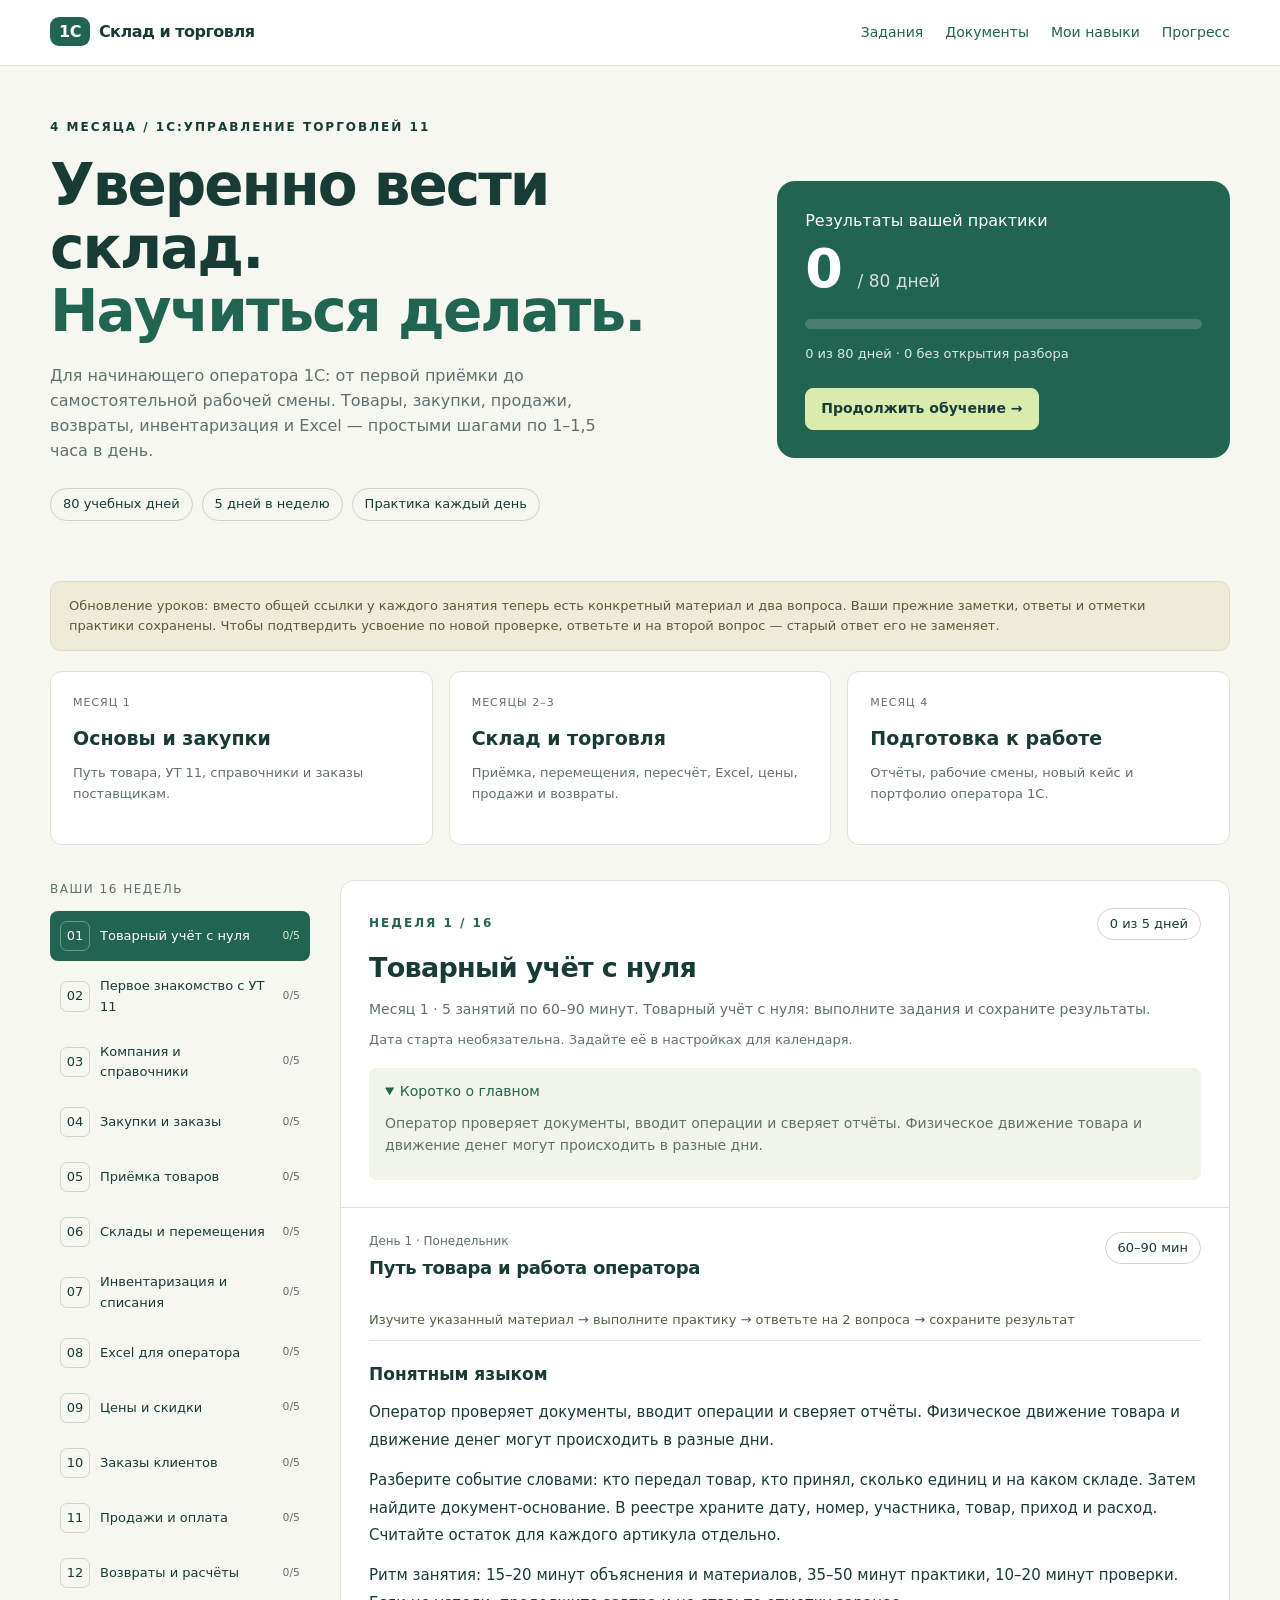
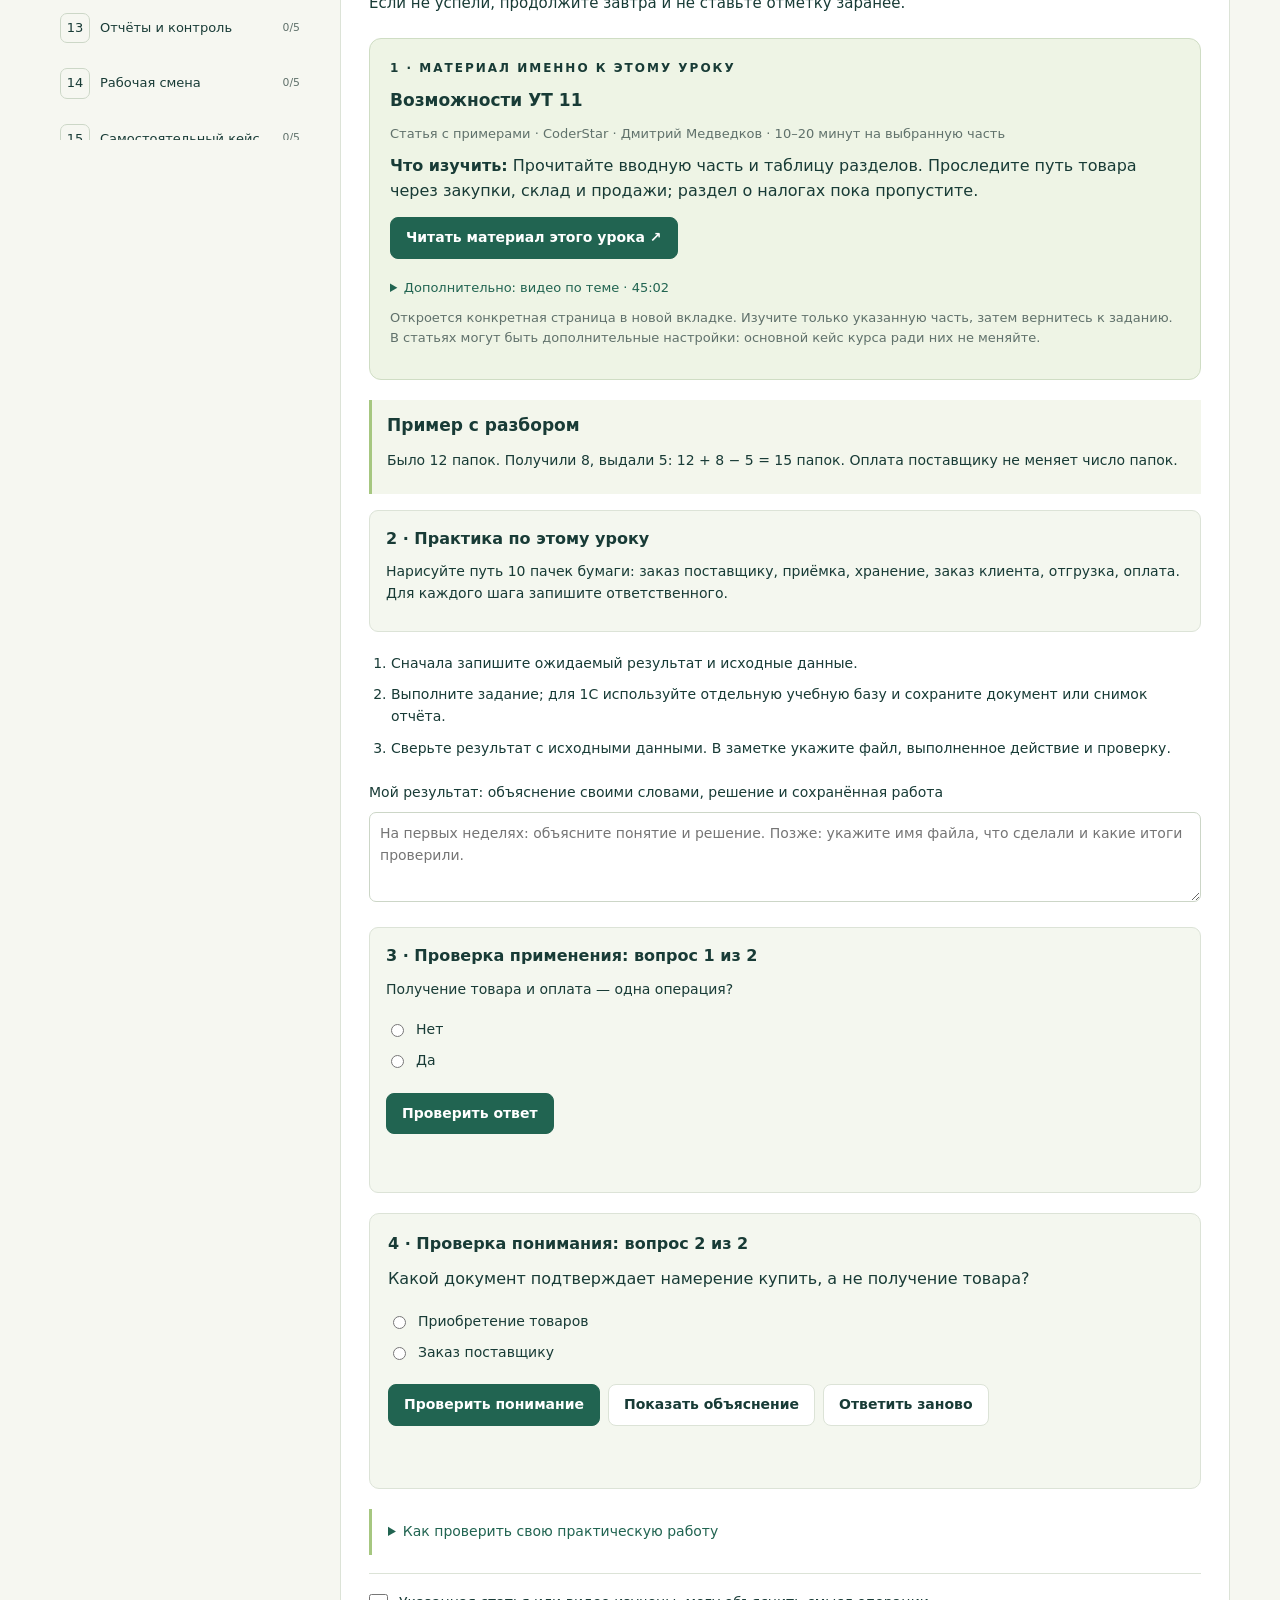
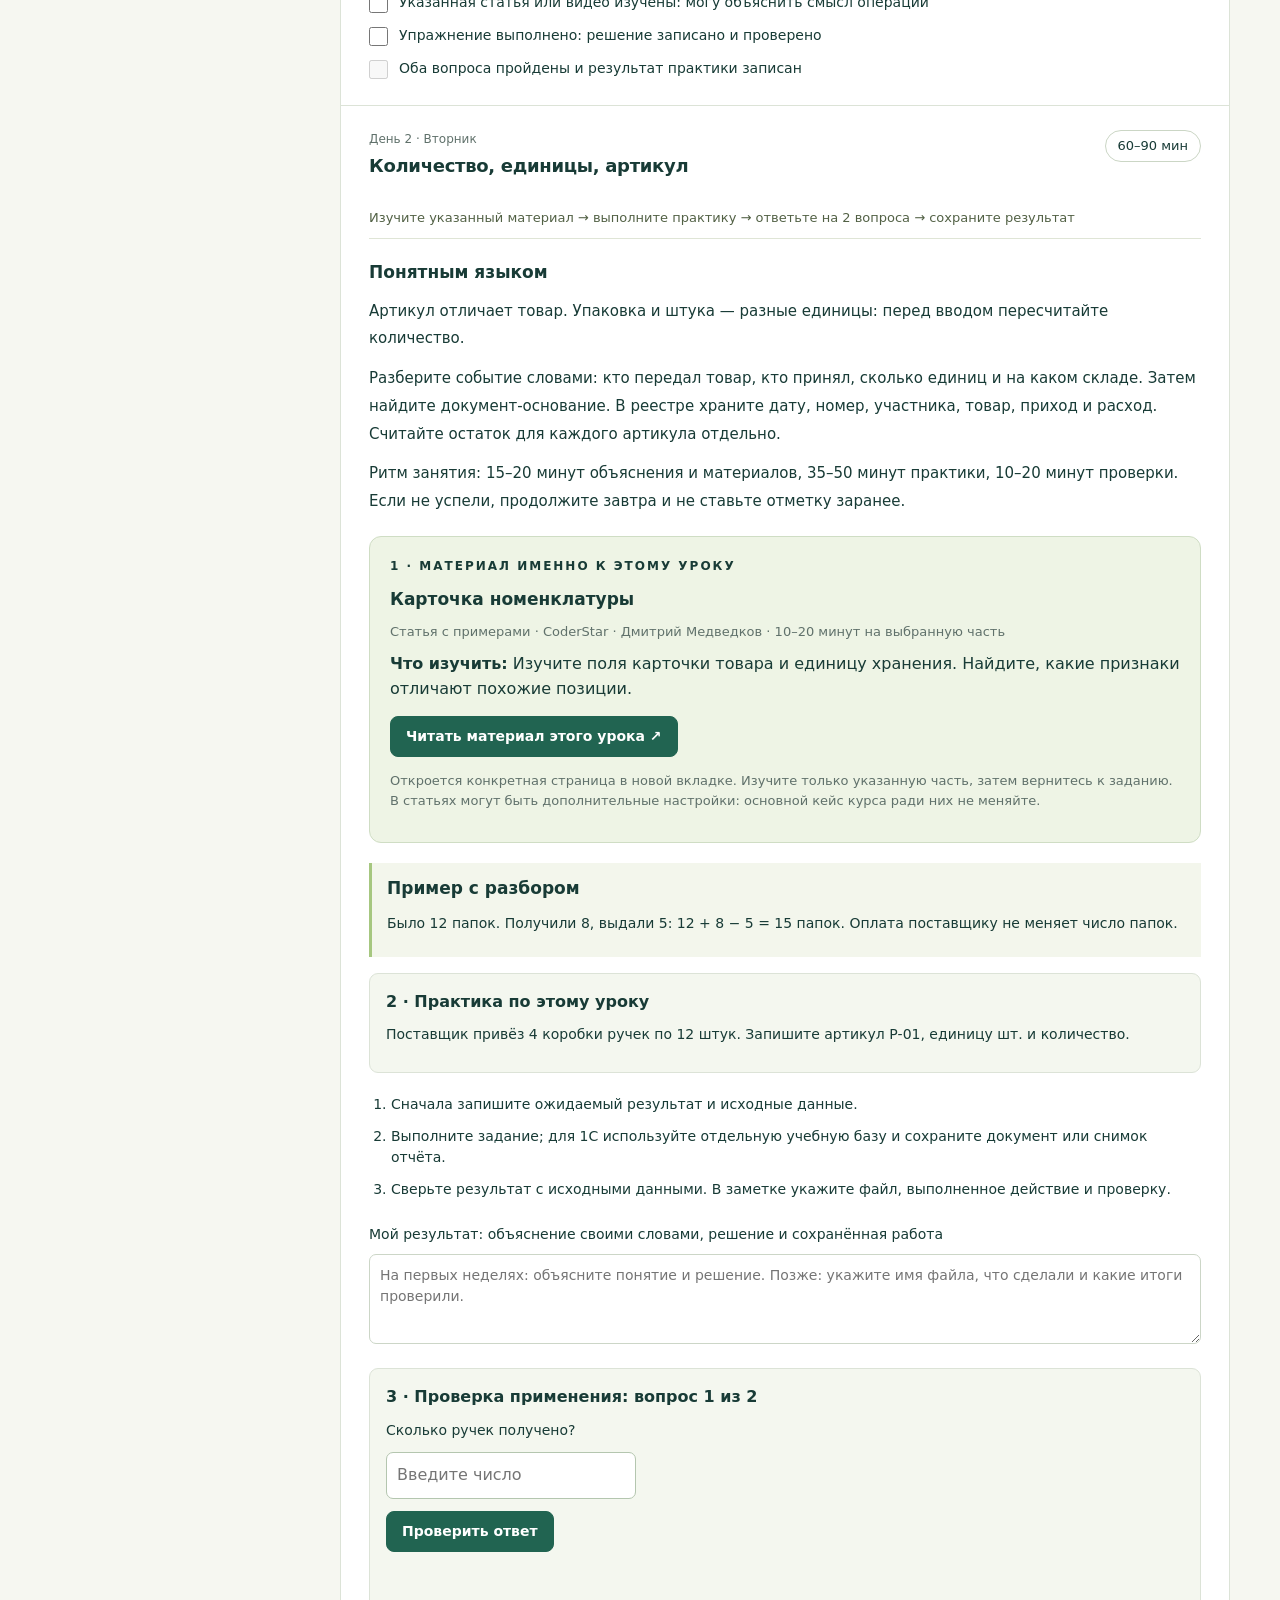
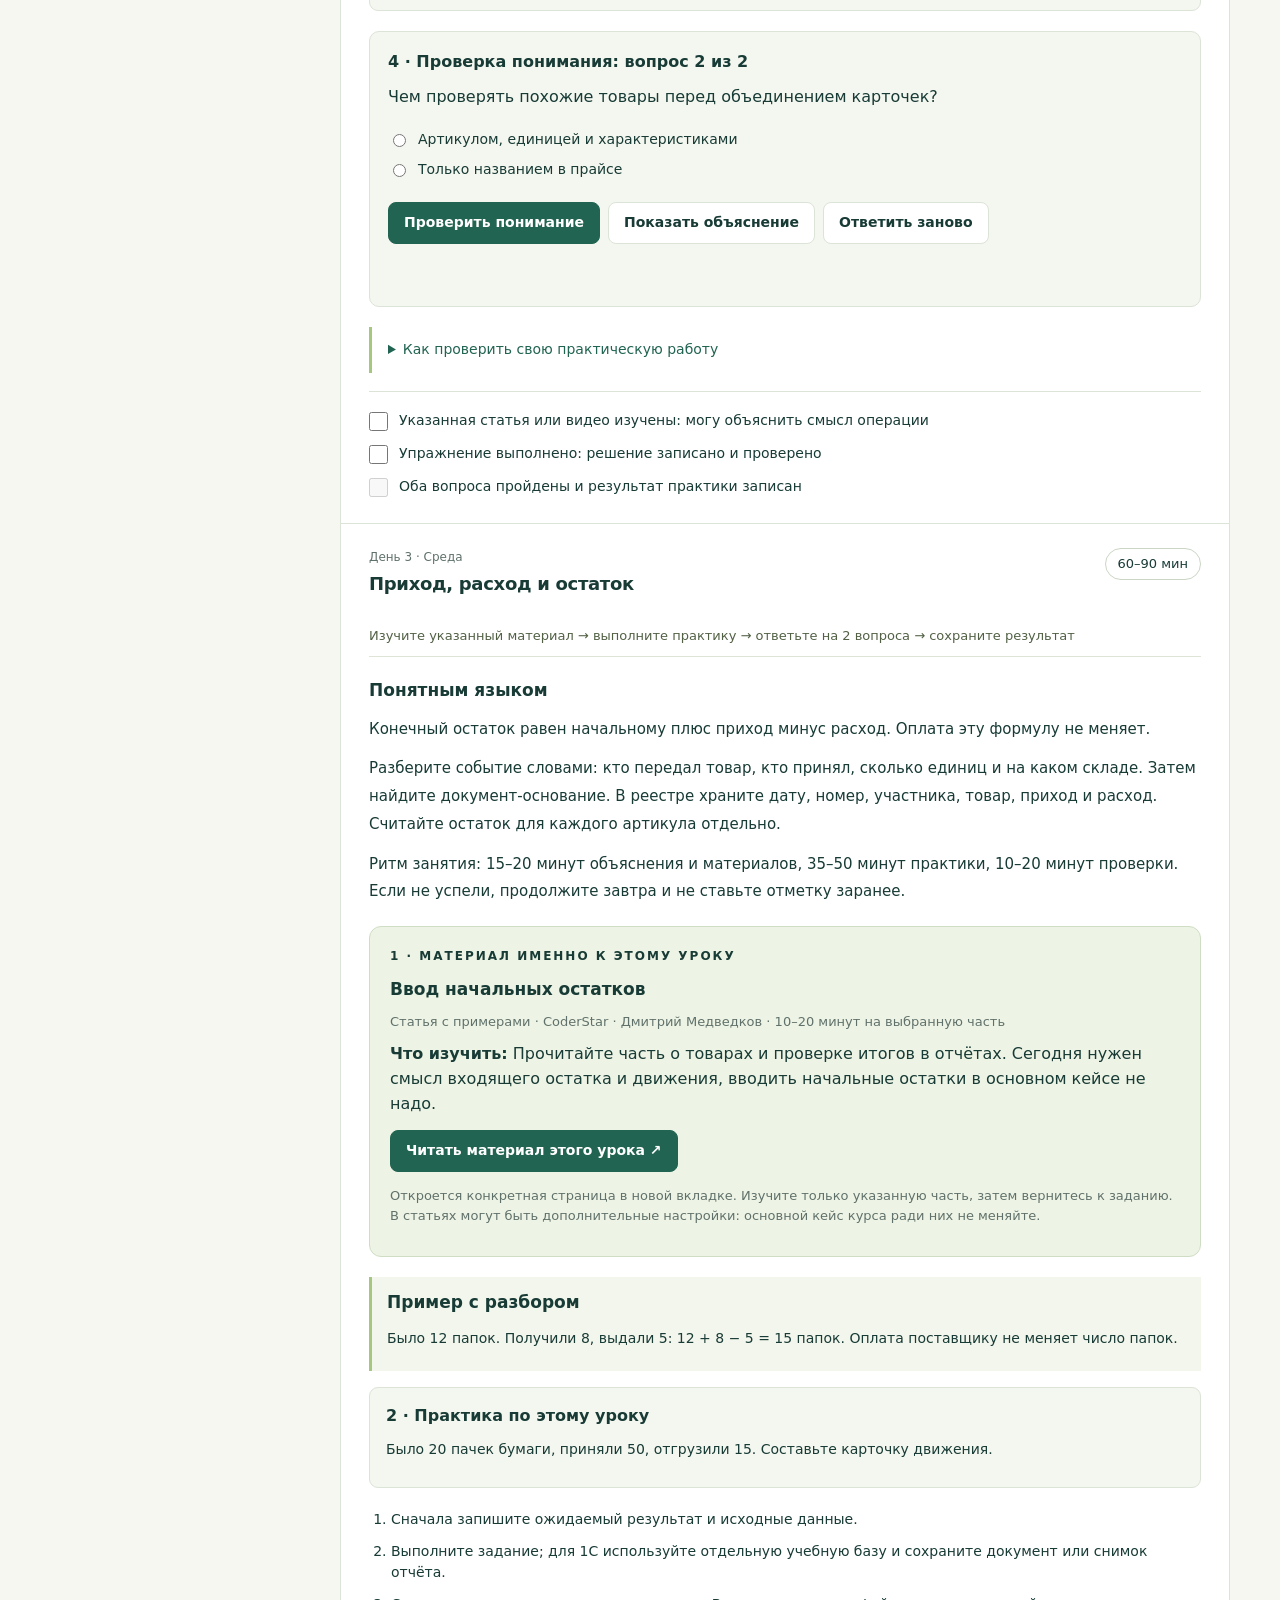
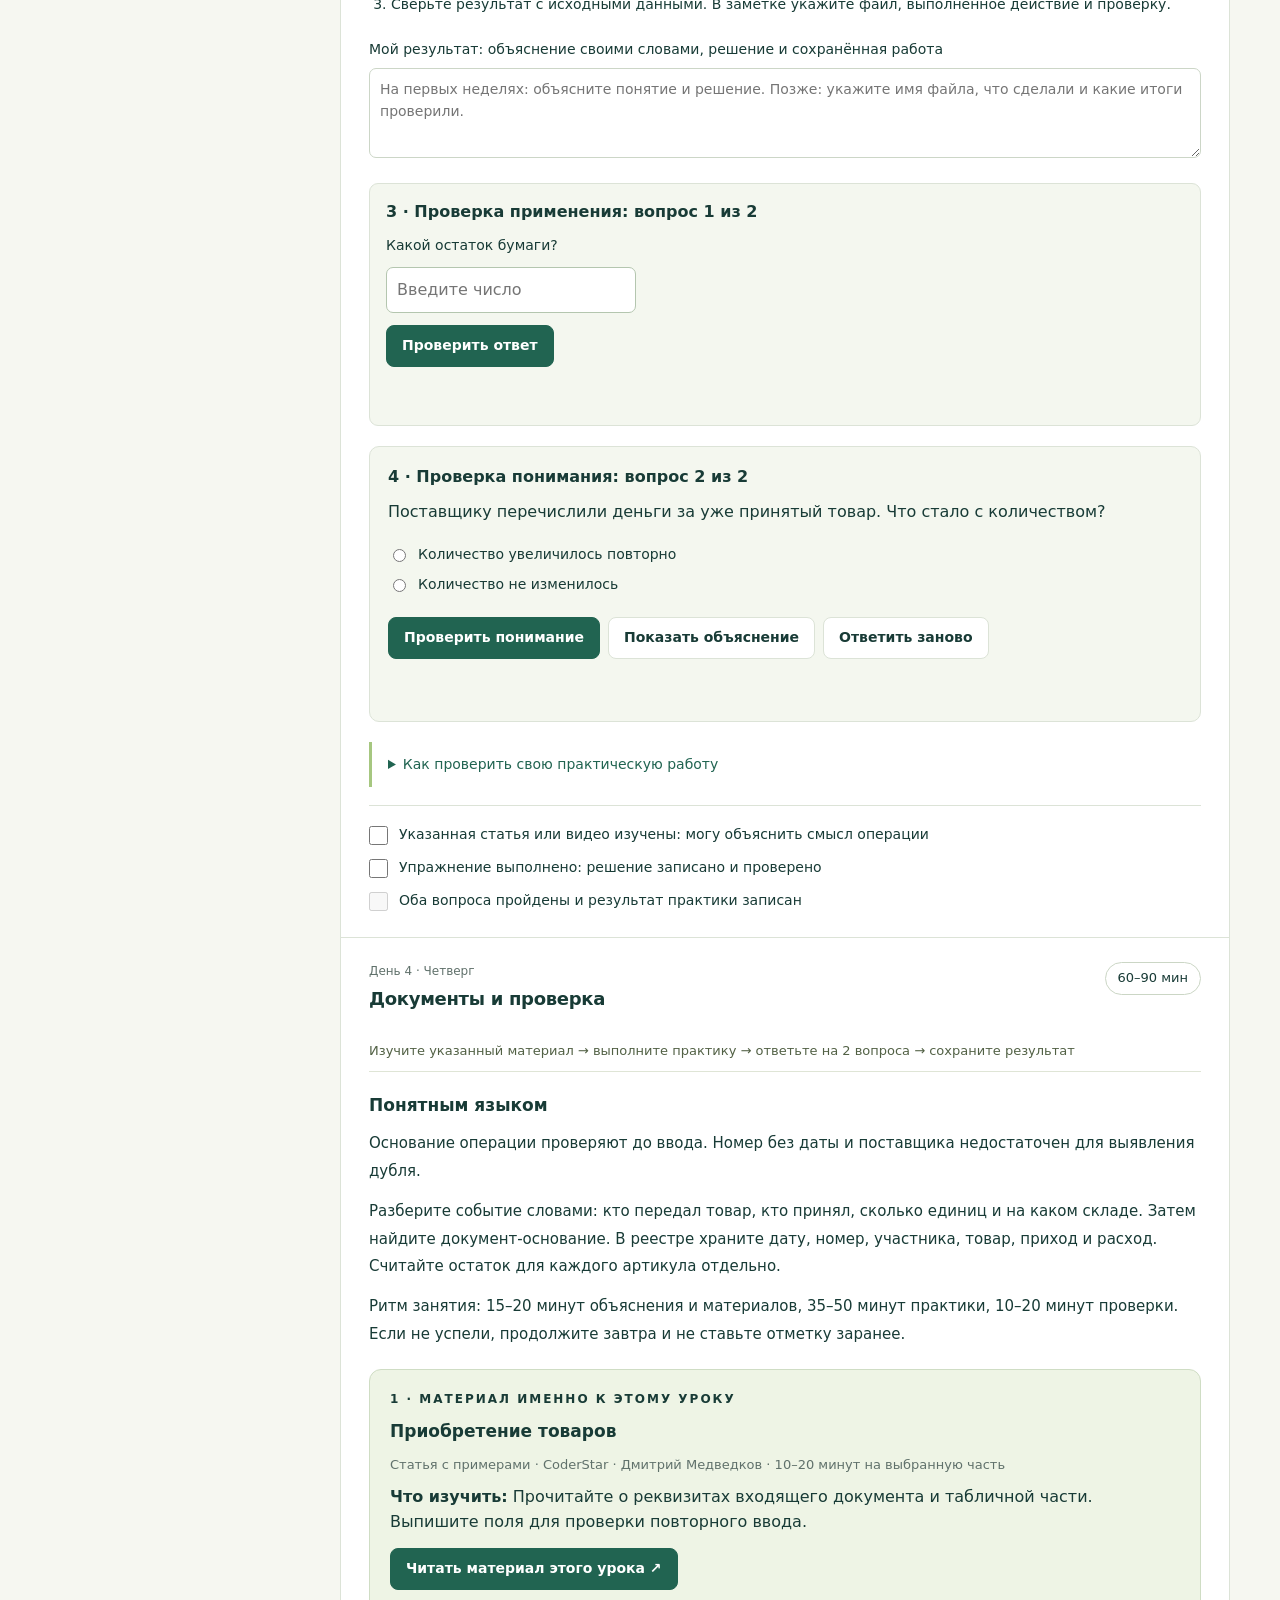
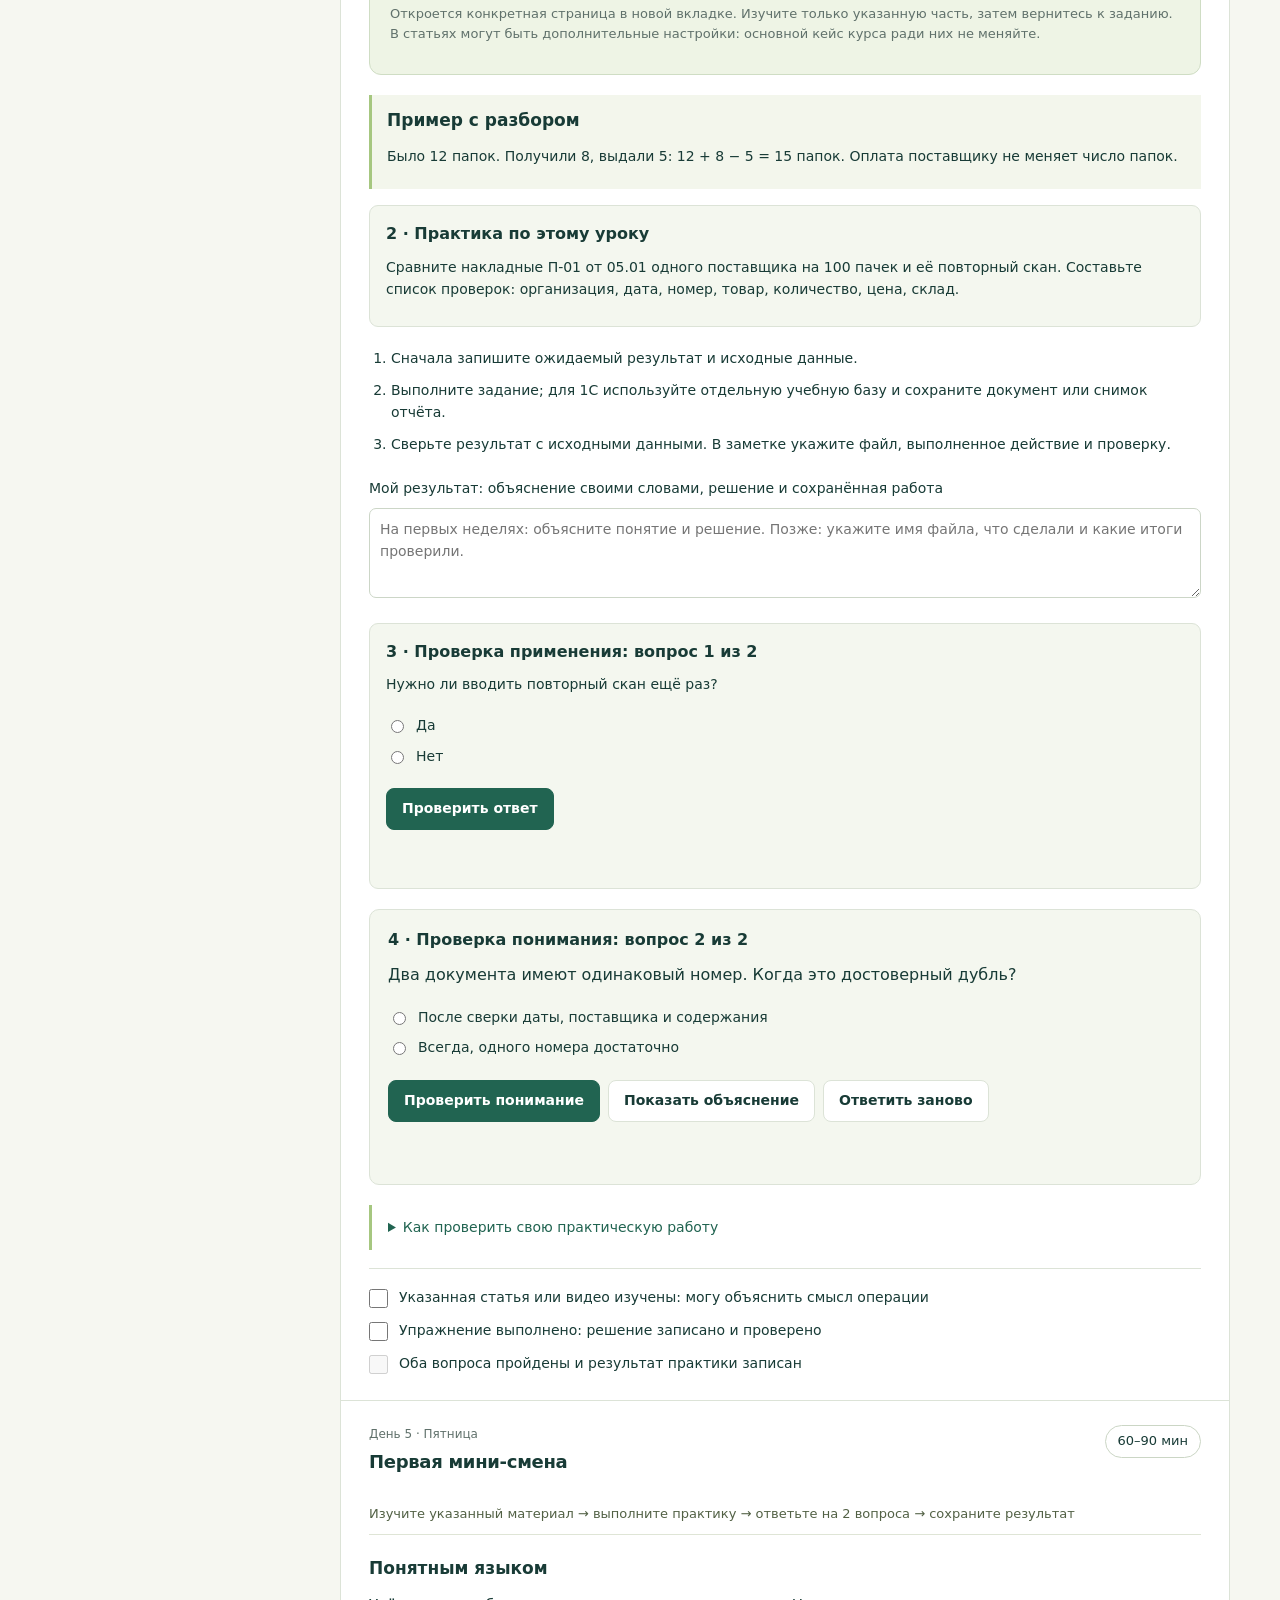
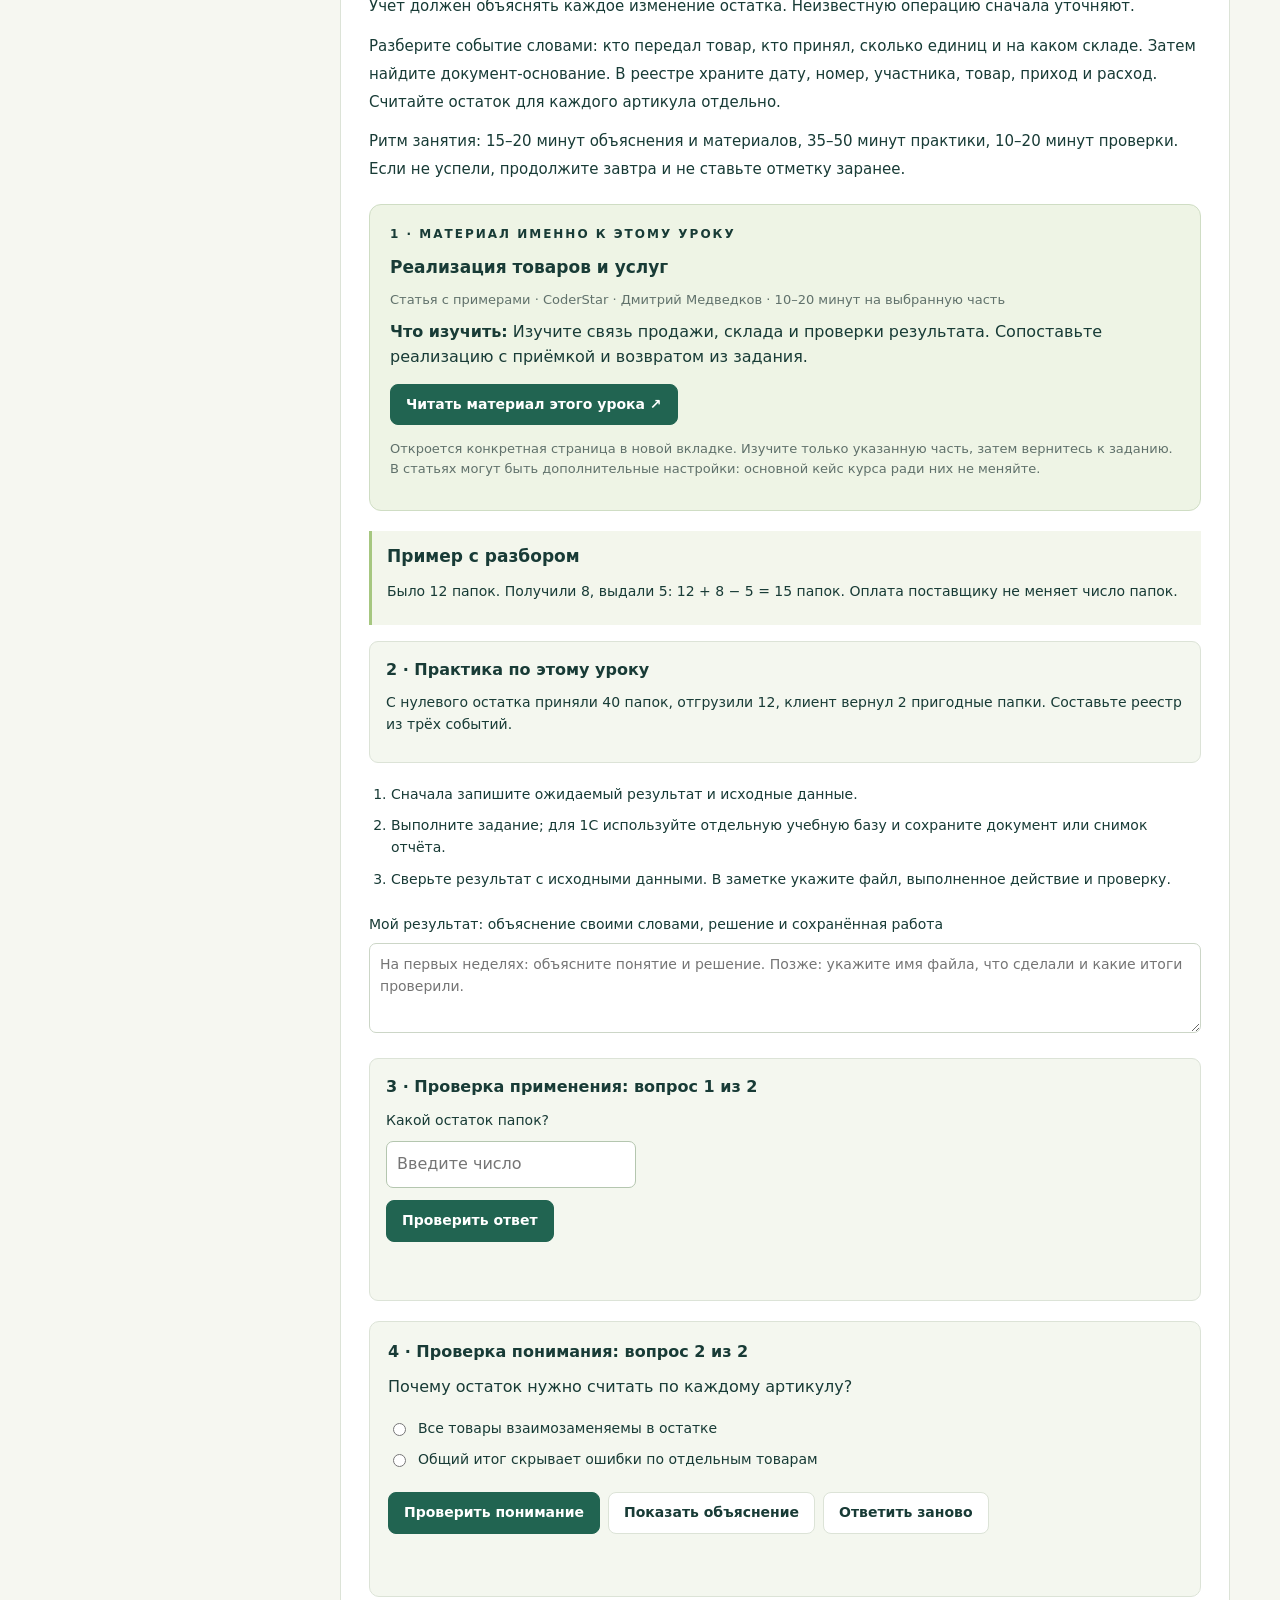
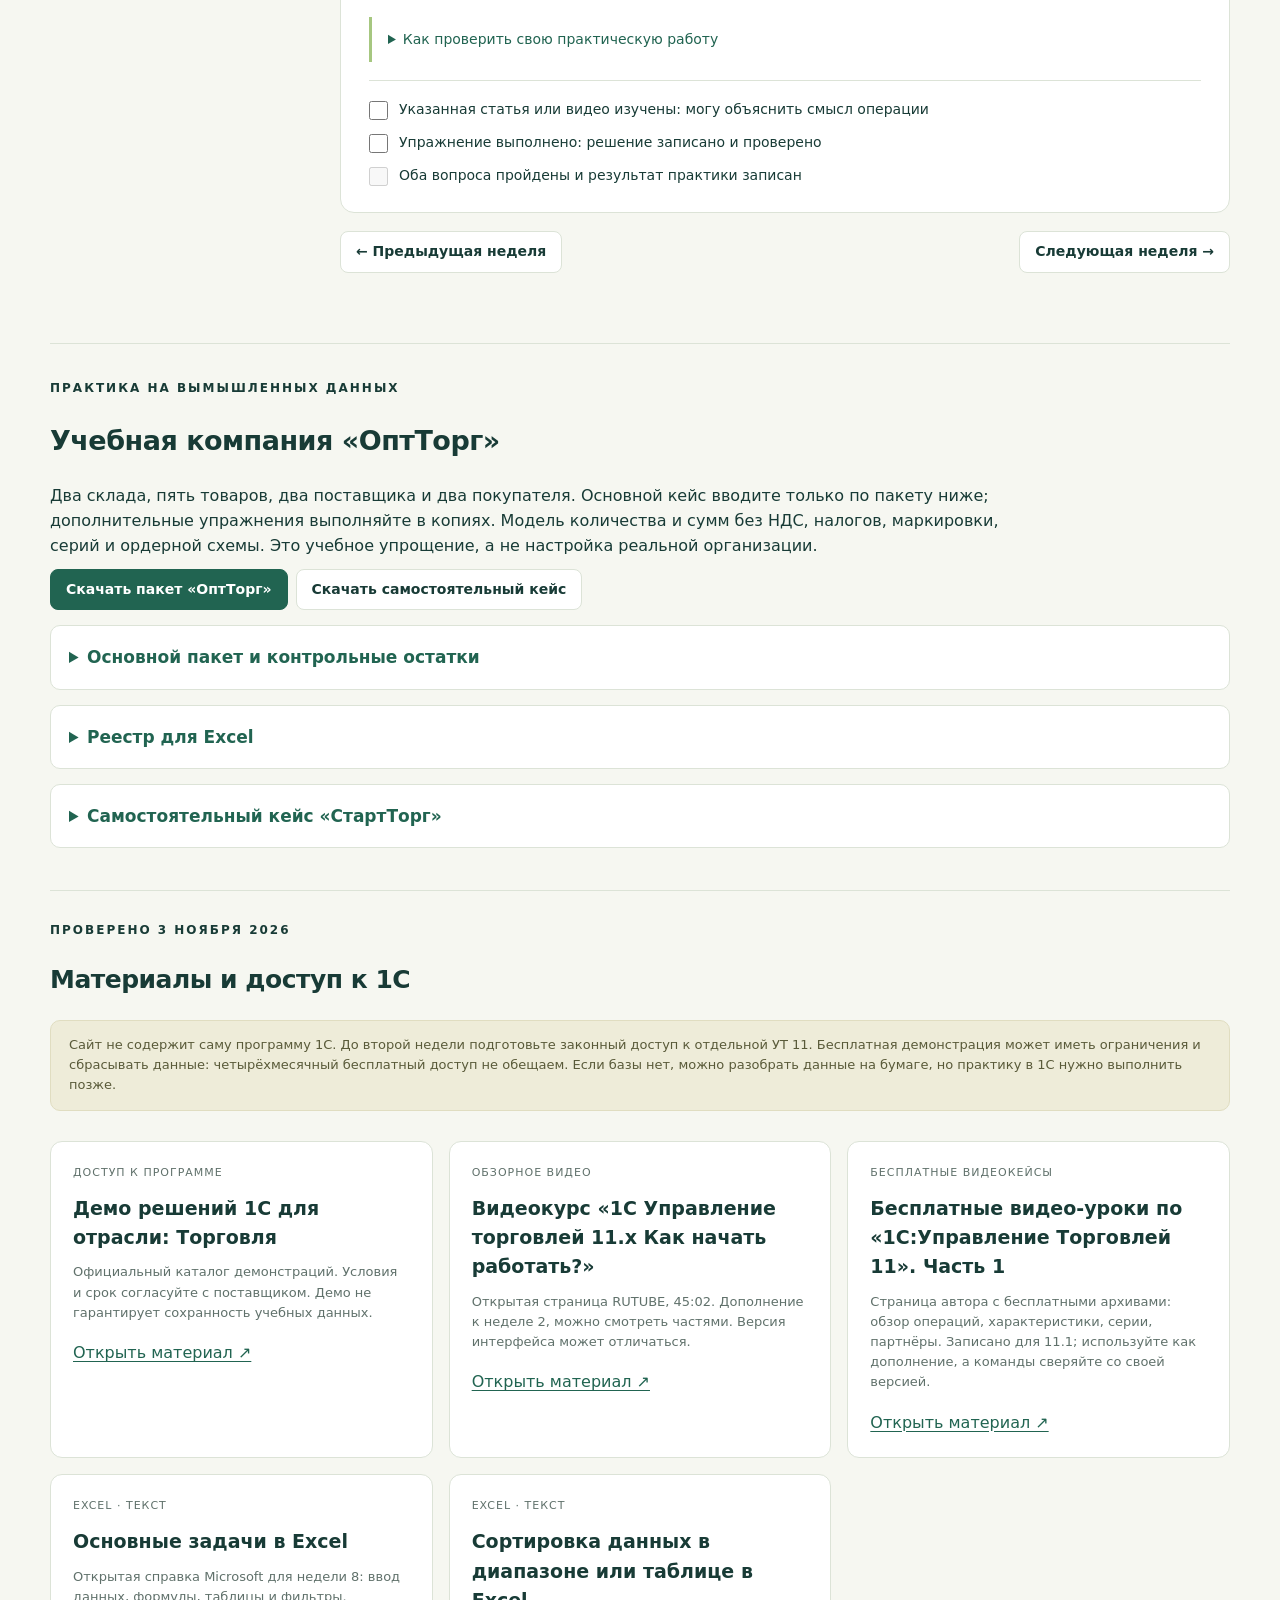
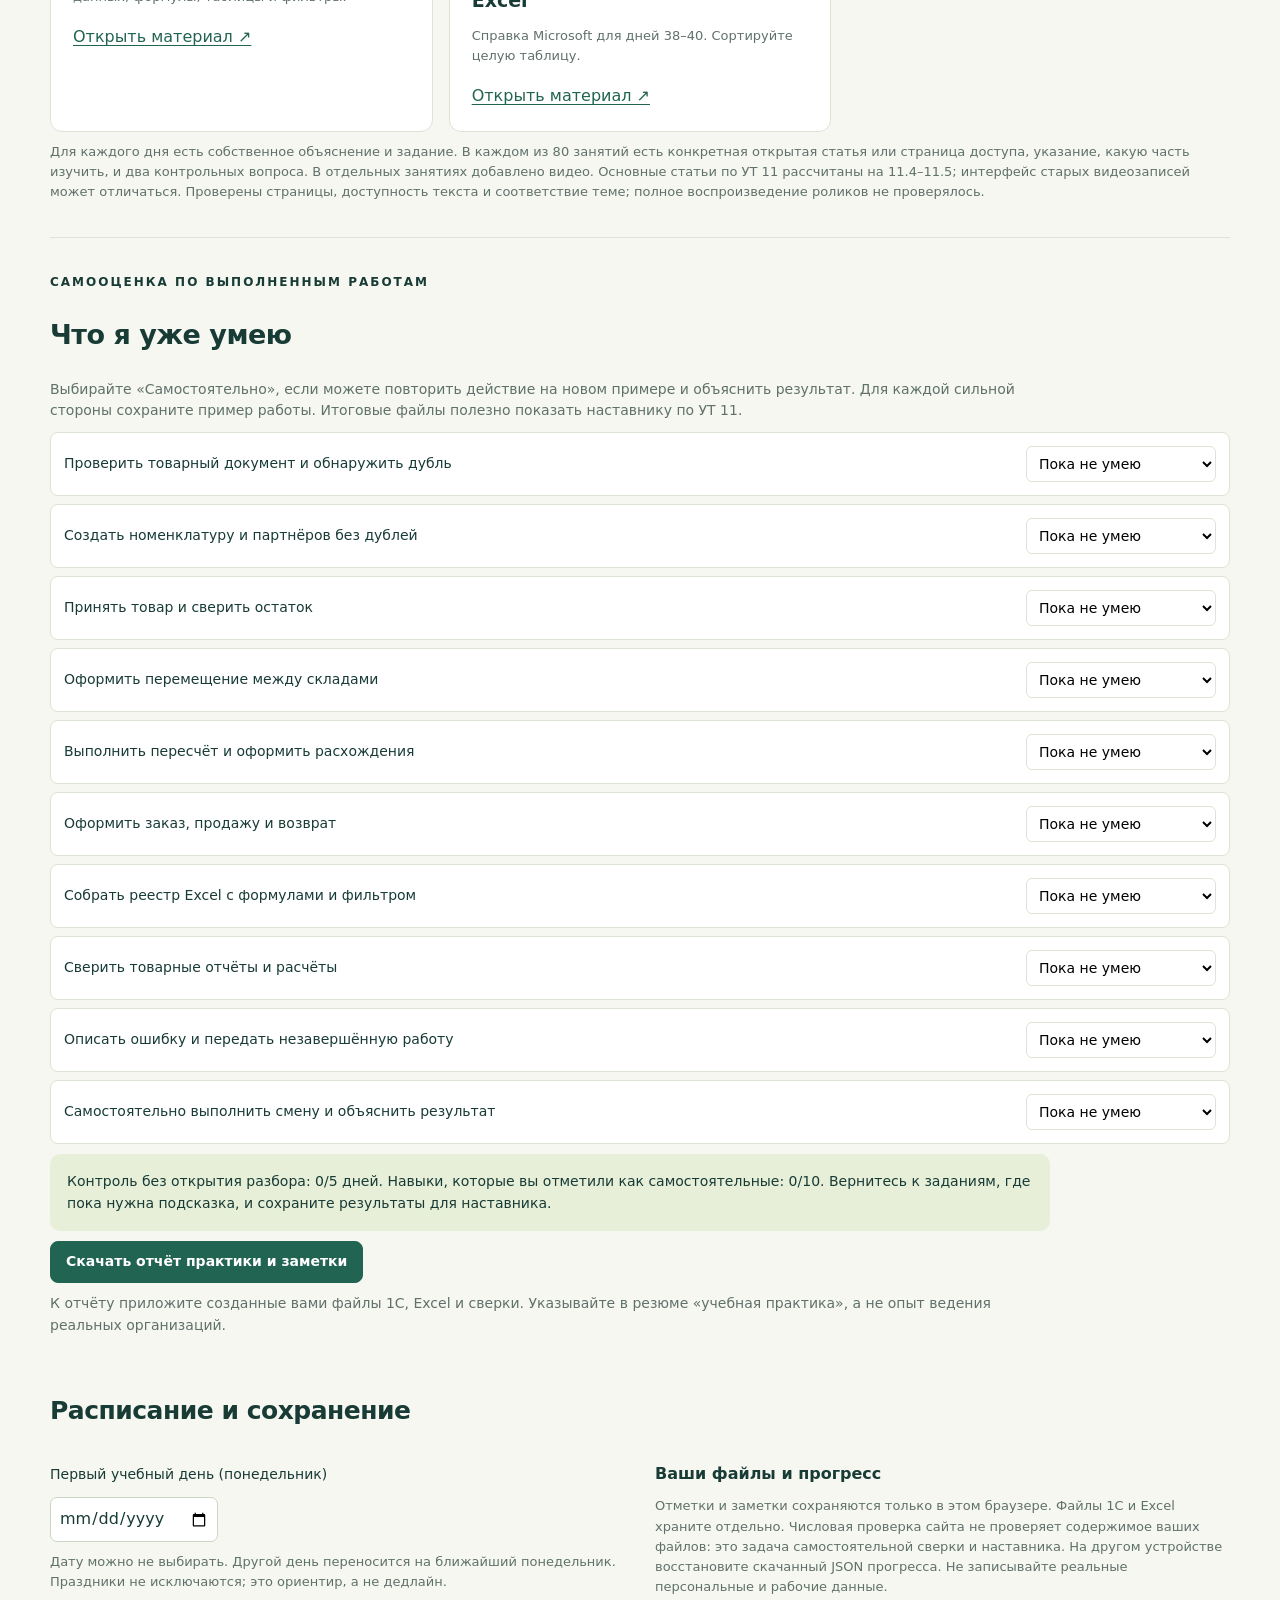
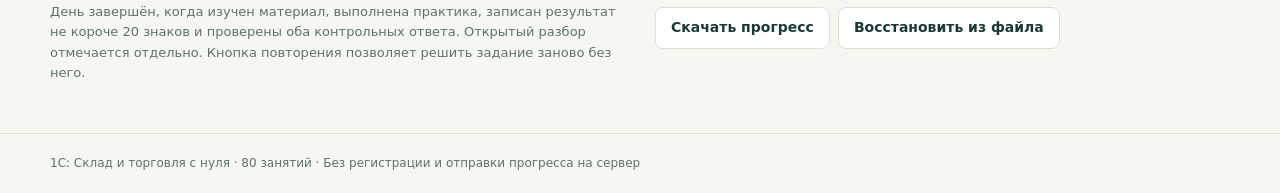
==== commit ad1e4388: "Add direct study materials and comprehension checks to all 80 lessons" ====
--- a/index.html
+++ b/index.html
@@ -7,42 +7,86 @@
 :root{--ink:#183b36;--muted:#60716b;--green:#216451;--lime:#d9ecad;--paper:#f6f7f1;--line:#dce3d7}*{box-sizing:border-box}body{margin:0;background:var(--paper);color:var(--ink);font:16px/1.55 system-ui,sans-serif}button,input,select,textarea{font:inherit}button,a,input,select,textarea{touch-action:manipulation}button{cursor:pointer}a{color:var(--green);text-underline-offset:3px}button:focus-visible,a:focus-visible,input:focus-visible,select:focus-visible,textarea:focus-visible,summary:focus-visible{outline:3px solid #c17b2e;outline-offset:3px}.wrap{max-width:1240px;margin:auto;padding:0 30px}header{border-bottom:1px solid var(--line);background:#fff}header .wrap{display:flex;align-items:center;justify-content:space-between;gap:20px;padding-top:20px;padding-bottom:20px}.brand{font-weight:750;letter-spacing:-.5px}.brand span{background:var(--green);color:#fff;border-radius:9px;padding:5px 9px;margin-right:9px}nav{display:flex;gap:22px;font-size:14px}nav a{text-decoration:none}.hero{display:grid;grid-template-columns:1.5fr 1fr;gap:48px;padding-top:52px;padding-bottom:40px}.eyebrow{font-size:12px;letter-spacing:2px;font-weight:750;text-transform:uppercase}h1{font-size:clamp(34px,5vw,58px);line-height:1.08;letter-spacing:-2px;margin:18px 0 22px;max-width:700px}h1 em{font-style:normal;color:var(--green)}p{margin:10px 0}.intro{color:var(--muted);max-width:560px}.pills{display:flex;gap:9px;flex-wrap:wrap;margin-top:25px}.pill{border:1px solid #cbd6c5;border-radius:30px;padding:5px 12px;font-size:13px}.progress-card{background:var(--green);color:#fff;padding:28px;border-radius:18px;align-self:center}.progress-card h2{font-size:16px;font-weight:500;margin:0}.number{font-size:54px;line-height:1.3;font-weight:650;letter-spacing:-2px}.number small{font-size:17px;font-weight:400;letter-spacing:0;opacity:.8}progress{display:block;width:100%;height:10px;border:0;border-radius:9px;overflow:hidden;accent-color:var(--lime);margin:15px 0;background:#477e6d}progress::-webkit-progress-bar{background:#477e6d}progress::-webkit-progress-value{background:var(--lime)}.progress-card p{font-size:13px;opacity:.85}.btn{border:1px solid var(--line);border-radius:8px;padding:9px 15px;background:#fff;color:var(--ink);text-decoration:none;display:inline-block;font-weight:600;font-size:14px}.btn.primary{background:var(--green);color:#fff;border-color:var(--green)}.progress-card .btn{margin-top:14px;background:var(--lime);border-color:var(--lime);color:var(--ink)}.notice{background:#eeecd9;border:1px solid #e0ddc1;border-radius:10px;padding:14px 18px;font-size:13px;margin-bottom:30px;color:#595a39}.layout{display:grid;grid-template-columns:260px minmax(0,1fr);gap:30px;align-items:start}.sidebar{position:sticky;top:20px;max-height:calc(100vh - 40px);overflow-y:auto}.side-title{font-size:12px;letter-spacing:1.5px;text-transform:uppercase;color:var(--muted);margin-bottom:13px}.weeks{display:grid;gap:5px}.week-btn{border:0;background:transparent;color:var(--ink);display:flex;width:100%;text-align:left;align-items:center;gap:10px;padding:10px;border-radius:8px;font-size:13px}.week-btn b{border:1px solid #ccd7c7;border-radius:7px;padding:4px;min-width:30px;text-align:center;font-weight:500}.week-btn span{flex:1}.week-btn small{color:var(--muted)}.week-btn[aria-current=true]{background:var(--green);color:#fff}.week-btn[aria-current=true] small{color:#dcebcf}.week-btn[aria-current=true] b{border-color:#719c83}.panel{background:#fff;border:1px solid var(--line);border-radius:14px;overflow:hidden}.panel-head{padding:27px 28px;border-bottom:1px solid var(--line)}.panel-head h2{font-size:27px;letter-spacing:-.7px;margin:7px 0}.sub{font-size:14px;color:var(--muted)}.weekbar{display:flex;align-items:center;justify-content:space-between;gap:12px}.weekbar .eyebrow{color:var(--green)}.day{padding:24px 28px;border-bottom:1px solid var(--line)}.day:last-child{border:0}.day-top{display:flex;justify-content:space-between;gap:14px;align-items:start}.day h3{font-size:18px;margin:4px 0 10px;letter-spacing:-.3px}.day-kicker{font-size:12px;color:var(--muted)}.day.complete{background:#f4f8ed}.checks{display:grid;gap:10px;margin-top:16px}.check{display:flex;align-items:flex-start;gap:11px;font-size:14px;cursor:pointer}.check input{width:19px;height:19px;flex-shrink:0;accent-color:var(--green);margin:2px 0}.check span{display:block}.check:has(input:checked) span{color:var(--muted)}details{margin-top:15px;font-size:13px;color:var(--muted)}summary{cursor:pointer;color:var(--green)}textarea{width:100%;min-height:90px;resize:vertical;border:1px solid #ccd6c7;border-radius:7px;padding:10px;margin-top:8px;background:#fff;color:var(--ink)}.pager{display:flex;justify-content:space-between;margin:18px 0 35px}.resources{margin-top:42px;padding-top:30px;border-top:1px solid var(--line)}.resources h2,.settings h2{font-size:25px;letter-spacing:-.5px}.resource-grid{display:grid;grid-template-columns:repeat(3,1fr);gap:16px}.resource{background:#fff;border:1px solid var(--line);padding:22px;border-radius:12px}.resource .tag{font-size:11px;color:var(--muted);letter-spacing:1px}.resource h3{margin:13px 0 8px;font-size:19px}.resource p{font-size:13px;color:var(--muted);margin-bottom:18px}.settings{padding:25px 0 40px}.setting-grid{display:grid;grid-template-columns:1fr 1fr;gap:30px}.settings label{display:block;font-size:14px;margin:12px 0}.settings input[type=date],.settings select{padding:8px;border:1px solid #cbd6c5;border-radius:7px;max-width:100%;background:#fff;color:var(--ink)}.actions{display:flex;gap:8px;flex-wrap:wrap}.hint{font-size:13px;color:var(--muted)}footer{padding:20px 0;border-top:1px solid var(--line);font-size:12px;color:var(--muted)}#status{min-height:24px;font-size:13px;color:var(--green)}.skip{position:absolute;left:-9999px}.skip:focus{left:10px;top:10px;background:#fff;padding:8px;z-index:99}[hidden]{display:none!important}@media(max-width:800px){.wrap{padding:0 18px}.hero{grid-template-columns:1fr;gap:25px;padding-top:30px}.progress-card{padding:22px}.layout{grid-template-columns:1fr;gap:20px}.sidebar{position:static;max-height:none;overflow:visible}.weeks{grid-template-columns:repeat(4,1fr)}.week-btn{padding:7px;justify-content:center}.week-btn span,.week-btn small{display:none}.week-btn b{border:0}.resource-grid{grid-template-columns:1fr}.setting-grid{grid-template-columns:1fr;gap:10px}.panel-head,.day{padding:20px}h1{letter-spacing:-1px}header .wrap{flex-wrap:wrap;gap:12px}nav{gap:15px}.resources{margin-top:20px}.weekbar{align-items:start}.pager .btn{padding:9px}.day-top>.pill{font-size:11px;white-space:nowrap}}@media(prefers-reduced-motion:no-preference){html{scroll-behavior:smooth}}
 
 .source-box,.quiz{background:#f4f7ef;border:1px solid var(--line);padding:16px;border-radius:9px;margin:16px 0}.source-box p,.quiz p{font-size:14px}.steps{padding-left:22px;font-size:14px}.steps li{padding:5px 0}.video-links a{display:block;margin:9px 0}.result-note{margin:18px 0;font-size:14px}.quiz-actions{display:flex;gap:8px;flex-wrap:wrap;margin-top:12px}.quiz-feedback{min-height:22px}.explanation{padding:12px;border-left:3px solid var(--green);background:#fff}.choice{display:flex;align-items:start;gap:9px;margin:9px 0;font-size:14px}.choice input{margin-top:5px;accent-color:var(--green)}fieldset{border:0;padding:0;margin:0}.answer-area input[type=text]{max-width:100%;width:250px;border:1px solid #b4c6af;border-radius:7px;padding:10px;background:#fff}.checks{border-top:1px solid var(--line);padding-top:18px}.check input:disabled{cursor:not-allowed}.table-scroll{overflow-x:auto}.data-table{width:100%;border-collapse:collapse;font-size:13px;min-width:600px}.data-table th,.data-table td{padding:10px;text-align:left;border:1px solid var(--line);vertical-align:top}.data-table th{background:#e9efdf}.doc-card{background:#fff;border:1px solid var(--line);border-radius:9px;padding:16px;margin:12px 0;font-size:14px}.doc-card h3{font-size:16px;margin:0 0 8px}.case-section{padding-top:35px;border-top:1px solid var(--line);margin-top:35px}.case-section h2{font-size:27px;letter-spacing:-.5px}.case-section>details{background:#fff;border:1px solid var(--line);border-radius:10px;padding:18px;margin:15px 0;color:var(--ink)}.case-section>details>summary{font-size:17px;font-weight:650}.case-section p{max-width:1000px}.case-section .hint{font-size:14px}.skill{display:grid!important;grid-template-columns:1fr 190px;gap:18px;align-items:center;background:#fff;border:1px solid var(--line);padding:13px;border-radius:8px;margin:8px 0;font-size:14px}.skill select{padding:8px;max-width:100%;background:#fff;border:1px solid var(--line);border-radius:6px}.theory{background:#f1f5e9;border-radius:8px;padding:13px 16px;margin-top:18px;font-size:14px}.sr-only{position:absolute;width:1px;height:1px;padding:0;margin:-1px;overflow:hidden;clip:rect(0,0,0,0);white-space:nowrap;border:0}#readiness{background:#e7efd9;padding:17px;border-radius:10px;font-size:14px}a.btn{margin:4px 0}.day input[type=checkbox]{min-width:19px}@media(max-width:800px){.skill{grid-template-columns:1fr;gap:8px}.hero{padding-bottom:25px}.day-top{flex-wrap:wrap}.quiz-actions .btn{flex-grow:1}.case-section{padding-top:25px}nav{flex-wrap:wrap}.steps{padding-left:19px}}
-.lesson-flow{font-size:13px;color:#526145;border-bottom:1px solid #dfe5d6;padding:10px 0;margin:8px 0 20px}.day h4{font-size:17px;margin:0 0 12px}.lesson-text p{line-height:1.85;margin:12px 0}.worked-example li{padding:5px 0;line-height:1.75}.worked-example ol{padding-left:22px}.common-mistake{padding:14px 16px;background:#fff8e9;border-radius:12px;margin:16px 0;font-size:14px}.common-mistake p{margin:6px 0 0}.takeaway{font-size:14px;padding:10px 0}.video-links{margin:20px 0}.video-links a{display:block;margin:10px 0;overflow-wrap:anywhere}.video-item{margin:12px 0}.learning-stages{margin-bottom:35px}.lesson-text{margin:18px 0;font-size:15px}.worked-example{border-left:3px solid #a6c780;background:#f3f6ec;padding:12px 15px;font-size:14px;margin:15px 0}</style>
+.lesson-flow{font-size:13px;color:#526145;border-bottom:1px solid #dfe5d6;padding:10px 0;margin:8px 0 20px}.day h4{font-size:17px;margin:0 0 12px}.lesson-text p{line-height:1.85;margin:12px 0}.worked-example li{padding:5px 0;line-height:1.75}.worked-example ol{padding-left:22px}.common-mistake{padding:14px 16px;background:#fff8e9;border-radius:12px;margin:16px 0;font-size:14px}.common-mistake p{margin:6px 0 0}.takeaway{font-size:14px;padding:10px 0}.video-links{margin:20px 0}.video-links a{display:block;margin:10px 0;overflow-wrap:anywhere}.video-item{margin:12px 0}.learning-stages{margin-bottom:35px}.lesson-text{margin:18px 0;font-size:15px}.worked-example{border-left:3px solid #a6c780;background:#f3f6ec;padding:12px 15px;font-size:14px;margin:15px 0}.lesson-material{background:#eef4e5;border:1px solid #cfddc4;border-radius:12px;padding:20px;margin:20px 0}.lesson-material h4{margin:10px 0}.concept-quiz{background:#f4f7ef;border:1px solid var(--line);padding:18px;border-radius:10px;margin:20px 0}.concept-quiz fieldset{margin:10px 0}.practice-review{border-left:3px solid #a6c780;padding:12px 16px;margin:18px 0;font-size:14px}.concept-feedback{min-height:24px}.concept-solution{padding:12px;background:white;border-left:3px solid var(--green)}.update-note{margin:20px 0}.material-index{font-size:14px}.material-index li{margin:10px 0} .lesson-material a{overflow-wrap:anywhere}@media(max-width:800px){.lesson-material{padding:16px}.lesson-material .btn{display:block;text-align:center}}
+</style>
 <a class="skip" href="#plan">К учебному плану</a>
 <header><div class="wrap"><div class="brand"><span>1С</span>Склад и торговля</div><nav aria-label="Навигация"><a href="#plan">Задания</a><a href="#casebook">Документы</a><a href="#skillsSection">Мои навыки</a><a href="#settings">Прогресс</a></nav></div></header>
 <main class="wrap">
 <section class="hero"><div><div class="eyebrow">4 месяца / 1С:Управление торговлей 11</div><h1>Уверенно вести склад.<br><em>Научиться делать.</em></h1><p class="intro">Для начинающего оператора 1С: от первой приёмки до самостоятельной рабочей смены. Товары, закупки, продажи, возвраты, инвентаризация и Excel — простыми шагами по 1–1,5 часа в день.</p><div class="pills"><span class="pill">80 учебных дней</span><span class="pill">5 дней в неделю</span><span class="pill">Практика каждый день</span></div></div><aside class="progress-card" aria-label="Общий прогресс"><h2>Результаты вашей практики</h2><div class="number"><span id="doneDays">0</span> <small>/ 80 дней</small></div><progress id="total" max="240" value="0" aria-label="Выполненные задания"></progress><p id="progressText" aria-live="polite">0 из 80 дней · 0 без открытия разбора</p><button class="btn" id="continue">Продолжить обучение →</button></aside></section>
 
-<section class="resource-grid learning-stages"><article class="resource"><div class="tag">МЕСЯЦ 1</div><h3>Основы и закупки</h3><p>Путь товара, УТ 11, справочники и заказы поставщикам.</p></article><article class="resource"><div class="tag">МЕСЯЦЫ 2–3</div><h3>Склад и торговля</h3><p>Приёмка, перемещения, пересчёт, Excel, цены, продажи и возвраты.</p></article><article class="resource"><div class="tag">МЕСЯЦ 4</div><h3>Подготовка к работе</h3><p>Отчёты, рабочие смены, новый кейс и портфолио оператора 1С.</p></article></section><section class="layout" id="plan" aria-label="Учебный план"><aside class="sidebar"><div class="side-title">Ваши 16 недель</div><div class="weeks" id="weeks"></div><p class="hint">Начните с первой недели. Со второй понадобится доступ к УТ 11. Пять занятий в неделю, выходные — отдых или повторение. Каждый день — 60–90 минут.</p></aside><div><div class="panel"><div class="panel-head"><div class="weekbar"><div class="eyebrow" id="weekLabel"></div><span class="pill" id="weekProgress"></span></div><h2 id="weekTitle"></h2><p class="sub" id="weekGoal"></p><p class="hint" id="weekDates"></p><details class="theory" open><summary>Коротко о главном</summary><p id="weekTheory"></p></details></div><div id="days"></div></div><div class="pager"><button class="btn" id="prev">← Предыдущая неделя</button><button class="btn" id="next">Следующая неделя →</button></div></div></section>
+<div class="notice update-note">Обновление уроков: вместо общей ссылки у каждого занятия теперь есть конкретный материал и два вопроса. Ваши прежние заметки, ответы и отметки практики сохранены. Чтобы подтвердить усвоение по новой проверке, ответьте и на второй вопрос — старый ответ его не заменяет.</div><section class="resource-grid learning-stages"><article class="resource"><div class="tag">МЕСЯЦ 1</div><h3>Основы и закупки</h3><p>Путь товара, УТ 11, справочники и заказы поставщикам.</p></article><article class="resource"><div class="tag">МЕСЯЦЫ 2–3</div><h3>Склад и торговля</h3><p>Приёмка, перемещения, пересчёт, Excel, цены, продажи и возвраты.</p></article><article class="resource"><div class="tag">МЕСЯЦ 4</div><h3>Подготовка к работе</h3><p>Отчёты, рабочие смены, новый кейс и портфолио оператора 1С.</p></article></section><section class="layout" id="plan" aria-label="Учебный план"><aside class="sidebar"><div class="side-title">Ваши 16 недель</div><div class="weeks" id="weeks"></div><p class="hint">Начните с первой недели. Со второй понадобится доступ к УТ 11. Пять занятий в неделю, выходные — отдых или повторение. Каждый день — 60–90 минут.</p></aside><div><div class="panel"><div class="panel-head"><div class="weekbar"><div class="eyebrow" id="weekLabel"></div><span class="pill" id="weekProgress"></span></div><h2 id="weekTitle"></h2><p class="sub" id="weekGoal"></p><p class="hint" id="weekDates"></p><details class="theory" open><summary>Коротко о главном</summary><p id="weekTheory"></p></details></div><div id="days"></div></div><div class="pager"><button class="btn" id="prev">← Предыдущая неделя</button><button class="btn" id="next">Следующая неделя →</button></div></div></section>
 
 <section class="case-section" id="casebook"><div class="eyebrow">Практика на вымышленных данных</div><h2>Учебная компания «ОптТорг»</h2><p>Два склада, пять товаров, два поставщика и два покупателя. Основной кейс вводите только по пакету ниже; дополнительные упражнения выполняйте в копиях. Модель количества и сумм без НДС, налогов, маркировки, серий и ордерной схемы. Это учебное упрощение, а не настройка реальной организации.</p><div class="actions"><button class="btn primary" id="downloadMain">Скачать пакет «ОптТорг»</button><button class="btn" id="downloadExam">Скачать самостоятельный кейс</button></div><details><summary>Основной пакет и контрольные остатки</summary><div id="mainPack"></div></details><details><summary>Реестр для Excel</summary><p>Вставьте в A1. Колонку G заполните формулами =E2*F2 и ниже. Суммируйте закупки и продажи отдельно.</p><div id="excelSource"></div><button class="btn" id="copyExcel">Скопировать таблицу для Excel</button><p id="copyStatus" role="status"></p></details><details><summary>Самостоятельный кейс «СтартТорг»</summary><div id="examPack"></div></details></section>
-<section class="resources" id="resources"><div class="eyebrow">Проверено 3 ноября 2026</div><h2>Материалы и доступ к 1С</h2><div class="notice">Сайт не содержит саму программу 1С. До второй недели подготовьте законный доступ к отдельной УТ 11. Бесплатная демонстрация может иметь ограничения и сбрасывать данные: четырёхмесячный бесплатный доступ не обещаем. Если базы нет, можно разобрать данные на бумаге, но практику в 1С нужно выполнить позже.</div><div class="resource-grid" id="resourceCards"></div><p class="hint">Для каждого дня есть собственное объяснение и задание. Отдельного проверенного бесплатного видео для каждого из 80 занятий нет. Открытые материалы ниже используются выборочно; платный «Быстрый старт» не включён. Проверены страницы и описание доступа, воспроизведение всех роликов и скачивание архивов не проверялись.</p></section>
+<section class="resources" id="resources"><div class="eyebrow">Проверено 3 ноября 2026</div><h2>Материалы и доступ к 1С</h2><div class="notice">Сайт не содержит саму программу 1С. До второй недели подготовьте законный доступ к отдельной УТ 11. Бесплатная демонстрация может иметь ограничения и сбрасывать данные: четырёхмесячный бесплатный доступ не обещаем. Если базы нет, можно разобрать данные на бумаге, но практику в 1С нужно выполнить позже.</div><div class="resource-grid" id="resourceCards"></div><p class="hint">Для каждого дня есть собственное объяснение и задание. В каждом из 80 занятий есть конкретная открытая статья или страница доступа, указание, какую часть изучить, и два контрольных вопроса. В отдельных занятиях добавлено видео. Основные статьи по УТ 11 рассчитаны на 11.4–11.5; интерфейс старых видеозаписей может отличаться. Проверены страницы, доступность текста и соответствие теме; полное воспроизведение роликов не проверялось.</p></section>
 <section class="case-section" id="skillsSection"><div class="eyebrow">Самооценка по выполненным работам</div><h2>Что я уже умею</h2><p class="hint">Выбирайте «Самостоятельно», если можете повторить действие на новом примере и объяснить результат. Для каждой сильной стороны сохраните пример работы. Итоговые файлы полезно показать наставнику по УТ 11.</p><div id="skills"></div><p id="readiness" aria-live="polite"></p><button class="btn primary" id="portfolio">Скачать отчёт практики и заметки</button><p class="hint">К отчёту приложите созданные вами файлы 1С, Excel и сверки. Указывайте в резюме «учебная практика», а не опыт ведения реальных организаций.</p></section>
-<section class="settings" id="settings"><h2>Расписание и сохранение</h2><div class="setting-grid"><div><label for="start">Первый учебный день (понедельник)</label><input type="date" id="start"><p class="hint">Дату можно не выбирать. Другой день переносится на ближайший понедельник. Праздники не исключаются; это ориентир, а не дедлайн.</p><p class="hint">День завершён, когда разобран материал, выполнена практика, записан результат не короче 20 знаков и верен контрольный ответ. Открытый разбор отмечается отдельно. Кнопка повторения позволяет решить задание заново без него.</p></div><div><p><strong>Ваши файлы и прогресс</strong></p><p class="hint">Отметки и заметки сохраняются только в этом браузере. Файлы 1С и Excel храните отдельно. Числовая проверка сайта не проверяет содержимое ваших файлов: это задача самостоятельной сверки и наставника. На другом устройстве восстановите скачанный JSON прогресса. Не записывайте реальные персональные и рабочие данные.</p><div class="actions"><button class="btn" id="export">Скачать прогресс</button><button class="btn" id="importBtn">Восстановить из файла</button><input id="import" type="file" accept="application/json,.json" hidden></div><p id="status" role="status"></p><div id="legacy" hidden><p class="hint">Сохранение прежнего маршрута осталось в браузере. Новые практические задания начинаются отдельно, чтобы старые отметки не засчитывались за новую работу.</p><button class="btn" id="legacyExport">Скачать прежние отметки и заметки</button></div></div></div></section>
+<section class="settings" id="settings"><h2>Расписание и сохранение</h2><div class="setting-grid"><div><label for="start">Первый учебный день (понедельник)</label><input type="date" id="start"><p class="hint">Дату можно не выбирать. Другой день переносится на ближайший понедельник. Праздники не исключаются; это ориентир, а не дедлайн.</p><p class="hint">День завершён, когда изучен материал, выполнена практика, записан результат не короче 20 знаков и проверены оба контрольных ответа. Открытый разбор отмечается отдельно. Кнопка повторения позволяет решить задание заново без него.</p></div><div><p><strong>Ваши файлы и прогресс</strong></p><p class="hint">Отметки и заметки сохраняются только в этом браузере. Файлы 1С и Excel храните отдельно. Числовая проверка сайта не проверяет содержимое ваших файлов: это задача самостоятельной сверки и наставника. На другом устройстве восстановите скачанный JSON прогресса. Не записывайте реальные персональные и рабочие данные.</p><div class="actions"><button class="btn" id="export">Скачать прогресс</button><button class="btn" id="importBtn">Восстановить из файла</button><input id="import" type="file" accept="application/json,.json" hidden></div><p id="status" role="status"></p><div id="legacy" hidden><p class="hint">Сохранение прежнего маршрута осталось в браузере. Новые практические задания начинаются отдельно, чтобы старые отметки не засчитывались за новую работу.</p><button class="btn" id="legacyExport">Скачать прежние отметки и заметки</button></div></div></div></section>
 </main><footer><div class="wrap">1С: Склад и торговля с нуля · 80 занятий · Без регистрации и отправки прогресса на сервер</div></footer>
 <script>
 'use strict';
-const DATA={"weeks": [["Товарный учёт с нуля", "Месяц 1 · 5 занятий по 60–90 минут. Товарный учёт с нуля: выполните задания и сохраните результаты.", [{"title": "Путь товара и работа оператора", "reading": ["Оператор проверяет документы, вводит операции и сверяет отчёты. Физическое движение товара и движение денег могут происходить в разные дни.", "Разберите событие словами: кто передал товар, кто принял, сколько единиц и на каком складе. Затем найдите документ-основание. В реестре храните дату, номер, участника, товар, приход и расход. Считайте остаток для каждого артикула отдельно.", "Ритм занятия: 15–20 минут объяснения и материалов, 35–50 минут практики, 10–20 минут проверки. Если не успели, продолжите завтра и не ставьте отметку заранее."], "example": "Было 12 папок. Получили 8, выдали 5: 12 + 8 − 5 = 15 папок. Оплата поставщику не меняет число папок.", "input": "Нарисуйте путь 10 пачек бумаги: заказ поставщику, приёмка, хранение, заказ клиента, отгрузка, оплата. Для каждого шага запишите ответственного.", "steps": ["Сначала запишите ожидаемый результат и исходные данные.", "Выполните задание; для 1С используйте отдельную учебную базу и сохраните документ или снимок отчёта.", "Сверьте результат с исходными данными. В заметке укажите файл, выполненное действие и проверку."], "q": "Получение товара и оплата — одна операция?", "answer": ["Нет", "Да"], "why": "Оператор проверяет документы, вводит операции и сверяет отчёты. Физическое движение товара и движение денег могут происходить в разные дни. Контроль: Нет. Нарисуйте путь 10 пачек бумаги: заказ поставщику, приёмка, хранение, заказ клиента, отгрузка, оплата. Для каждого шага запишите ответственного.", "videos": []}, {"title": "Количество, единицы, артикул", "reading": ["Артикул отличает товар. Упаковка и штука — разные единицы: перед вводом пересчитайте количество.", "Разберите событие словами: кто передал товар, кто принял, сколько единиц и на каком складе. Затем найдите документ-основание. В реестре храните дату, номер, участника, товар, приход и расход. Считайте остаток для каждого артикула отдельно.", "Ритм занятия: 15–20 минут объяснения и материалов, 35–50 минут практики, 10–20 минут проверки. Если не успели, продолжите завтра и не ставьте отметку заранее."], "example": "Было 12 папок. Получили 8, выдали 5: 12 + 8 − 5 = 15 папок. Оплата поставщику не меняет число папок.", "input": "Поставщик привёз 4 коробки ручек по 12 штук. Запишите артикул Р-01, единицу шт. и количество.", "steps": ["Сначала запишите ожидаемый результат и исходные данные.", "Выполните задание; для 1С используйте отдельную учебную базу и сохраните документ или снимок отчёта.", "Сверьте результат с исходными данными. В заметке укажите файл, выполненное действие и проверку."], "q": "Сколько ручек получено?", "answer": 48, "why": "Артикул отличает товар. Упаковка и штука — разные единицы: перед вводом пересчитайте количество. Контроль: 48. Поставщик привёз 4 коробки ручек по 12 штук. Запишите артикул Р-01, единицу шт. и количество.", "videos": []}, {"title": "Приход, расход и остаток", "reading": ["Конечный остаток равен начальному плюс приход минус расход. Оплата эту формулу не меняет.", "Разберите событие словами: кто передал товар, кто принял, сколько единиц и на каком складе. Затем найдите документ-основание. В реестре храните дату, номер, участника, товар, приход и расход. Считайте остаток для каждого артикула отдельно.", "Ритм занятия: 15–20 минут объяснения и материалов, 35–50 минут практики, 10–20 минут проверки. Если не успели, продолжите завтра и не ставьте отметку заранее."], "example": "Было 12 папок. Получили 8, выдали 5: 12 + 8 − 5 = 15 папок. Оплата поставщику не меняет число папок.", "input": "Было 20 пачек бумаги, приняли 50, отгрузили 15. Составьте карточку движения.", "steps": ["Сначала запишите ожидаемый результат и исходные данные.", "Выполните задание; для 1С используйте отдельную учебную базу и сохраните документ или снимок отчёта.", "Сверьте результат с исходными данными. В заметке укажите файл, выполненное действие и проверку."], "q": "Какой остаток бумаги?", "answer": 55, "why": "Конечный остаток равен начальному плюс приход минус расход. Оплата эту формулу не меняет. Контроль: 55. Было 20 пачек бумаги, приняли 50, отгрузили 15. Составьте карточку движения.", "videos": []}, {"title": "Документы и проверка", "reading": ["Основание операции проверяют до ввода. Номер без даты и поставщика недостаточен для выявления дубля.", "Разберите событие словами: кто передал товар, кто принял, сколько единиц и на каком складе. Затем найдите документ-основание. В реестре храните дату, номер, участника, товар, приход и расход. Считайте остаток для каждого артикула отдельно.", "Ритм занятия: 15–20 минут объяснения и материалов, 35–50 минут практики, 10–20 минут проверки. Если не успели, продолжите завтра и не ставьте отметку заранее."], "example": "Было 12 папок. Получили 8, выдали 5: 12 + 8 − 5 = 15 папок. Оплата поставщику не меняет число папок.", "input": "Сравните накладные П-01 от 05.01 одного поставщика на 100 пачек и её повторный скан. Составьте список проверок: организация, дата, номер, товар, количество, цена, склад.", "steps": ["Сначала запишите ожидаемый результат и исходные данные.", "Выполните задание; для 1С используйте отдельную учебную базу и сохраните документ или снимок отчёта.", "Сверьте результат с исходными данными. В заметке укажите файл, выполненное действие и проверку."], "q": "Нужно ли вводить повторный скан ещё раз?", "answer": ["Нет", "Да"], "why": "Основание операции проверяют до ввода. Номер без даты и поставщика недостаточен для выявления дубля. Контроль: Нет. Сравните накладные П-01 от 05.01 одного поставщика на 100 пачек и её повторный скан. Составьте список проверок: организация, дата, номер, товар, количество, цена, склад.", "videos": []}, {"title": "Первая мини-смена", "reading": ["Учёт должен объяснять каждое изменение остатка. Неизвестную операцию сначала уточняют.", "Разберите событие словами: кто передал товар, кто принял, сколько единиц и на каком складе. Затем найдите документ-основание. В реестре храните дату, номер, участника, товар, приход и расход. Считайте остаток для каждого артикула отдельно.", "Ритм занятия: 15–20 минут объяснения и материалов, 35–50 минут практики, 10–20 минут проверки. Если не успели, продолжите завтра и не ставьте отметку заранее."], "example": "Было 12 папок. Получили 8, выдали 5: 12 + 8 − 5 = 15 папок. Оплата поставщику не меняет число папок.", "input": "С нулевого остатка приняли 40 папок, отгрузили 12, клиент вернул 2 пригодные папки. Составьте реестр из трёх событий.", "steps": ["Сначала запишите ожидаемый результат и исходные данные.", "Выполните задание; для 1С используйте отдельную учебную базу и сохраните документ или снимок отчёта.", "Сверьте результат с исходными данными. В заметке укажите файл, выполненное действие и проверку."], "q": "Какой остаток папок?", "answer": 30, "why": "Учёт должен объяснять каждое изменение остатка. Неизвестную операцию сначала уточняют. Контроль: 30. С нулевого остатка приняли 40 папок, отгрузили 12, клиент вернул 2 пригодные папки. Составьте реестр из трёх событий.", "videos": []}]], ["Первое знакомство с УТ 11", "Месяц 1 · 5 занятий по 60–90 минут. Первое знакомство с УТ 11: выполните задания и сохраните результаты.", [{"title": "Знакомство с УТ 11", "reading": ["Платформа 1С и конфигурация — разные понятия. Для этого курса нужна Управление торговлей 11, а не Бухгалтерия.", "В верхнем меню откройте сведения о программе и запишите редакцию конфигурации. Через раздел закупок найдите журнал документов. Проверьте период списка. Откройте документ двойным щелчком, найдите организацию, склад и табличную часть. Закройте без изменения. Названия команд могут отличаться между релизами; используйте поиск и встроенную справку своей версии.", "Ритм занятия: 15–20 минут объяснения и материалов, 35–50 минут практики, 10–20 минут проверки. Если не успели, продолжите завтра и не ставьте отметку заранее."], "example": "В списке стоит отбор по вчерашнему дню. Сегодняшний документ не виден: расширьте период, прежде чем вводить его повторно.", "input": "Откройте сведения о программе, запишите редакцию. Найдите разделы закупок, продаж, склада и отчётов. Сохраните снимок экрана без личных данных.", "steps": ["Сначала запишите ожидаемый результат и исходные данные.", "Выполните задание; для 1С используйте отдельную учебную базу и сохраните документ или снимок отчёта.", "Сверьте результат с исходными данными. В заметке укажите файл, выполненное действие и проверку."], "q": "Какая конфигурация основная?", "answer": ["Управление торговлей 11", "Бухгалтерия предприятия"], "why": "Платформа 1С и конфигурация — разные понятия. Для этого курса нужна Управление торговлей 11, а не Бухгалтерия. Контроль: Управление торговлей 11. Откройте сведения о программе, запишите редакцию. Найдите разделы закупок, продаж, склада и отчётов. Сохраните снимок экрана без личных данных.", "videos": []}, {"title": "Безопасная учебная база", "reading": ["Общая демонстрация подходит для знакомства, но её данные могут сбрасываться. Для длительной практики нужна отдельная законная учебная база.", "В верхнем меню откройте сведения о программе и запишите редакцию конфигурации. Через раздел закупок найдите журнал документов. Проверьте период списка. Откройте документ двойным щелчком, найдите организацию, склад и табличную часть. Закройте без изменения. Названия команд могут отличаться между релизами; используйте поиск и встроенную справку своей версии.", "Ритм занятия: 15–20 минут объяснения и материалов, 35–50 минут практики, 10–20 минут проверки. Если не успели, продолжите завтра и не ставьте отметку заранее."], "example": "В списке стоит отбор по вчерашнему дню. Сегодняшний документ не виден: расширьте период, прежде чем вводить его повторно.", "input": "Через раздел материалов выберите способ доступа к УТ 11. Уточните срок, возможность записи и резервного копирования. Если доступа пока нет, подготовьте реестр на бумаге; практику в 1С завершите позже.", "steps": ["Сначала запишите ожидаемый результат и исходные данные.", "Выполните задание; для 1С используйте отдельную учебную базу и сохраните документ или снимок отчёта.", "Сверьте результат с исходными данными. В заметке укажите файл, выполненное действие и проверку."], "q": "Можно ли рассчитывать на вечное хранение общей демобазы?", "answer": ["Нет", "Да"], "why": "Общая демонстрация подходит для знакомства, но её данные могут сбрасываться. Для длительной практики нужна отдельная законная учебная база. Контроль: Нет. Через раздел материалов выберите способ доступа к УТ 11. Уточните срок, возможность записи и резервного копирования. Если доступа пока нет, подготовьте реестр на бумаге; практику в 1С завершите позже.", "videos": []}, {"title": "Списки, поиск, отбор", "reading": ["Отбор скрывает часть строк, но не удаляет их. Период и организация влияют на видимый список.", "В верхнем меню откройте сведения о программе и запишите редакцию конфигурации. Через раздел закупок найдите журнал документов. Проверьте период списка. Откройте документ двойным щелчком, найдите организацию, склад и табличную часть. Закройте без изменения. Названия команд могут отличаться между релизами; используйте поиск и встроенную справку своей версии.", "Ритм занятия: 15–20 минут объяснения и материалов, 35–50 минут практики, 10–20 минут проверки. Если не успели, продолжите завтра и не ставьте отметку заранее."], "example": "В списке стоит отбор по вчерашнему дню. Сегодняшний документ не виден: расширьте период, прежде чем вводить его повторно.", "input": "Найдите список документов закупки. Установите период, отбор по организации, найдите номер, затем сбросьте отбор. Запишите последовательность.", "steps": ["Сначала запишите ожидаемый результат и исходные данные.", "Выполните задание; для 1С используйте отдельную учебную базу и сохраните документ или снимок отчёта.", "Сверьте результат с исходными данными. В заметке укажите файл, выполненное действие и проверку."], "q": "Пустой список всегда означает отсутствие документов?", "answer": ["Нет", "Да"], "why": "Отбор скрывает часть строк, но не удаляет их. Период и организация влияют на видимый список. Контроль: Нет. Найдите список документов закупки. Установите период, отбор по организации, найдите номер, затем сбросьте отбор. Запишите последовательность.", "videos": []}, {"title": "Записать и провести", "reading": ["Запись сохраняет документ. Проведение отражает его действие в учёте; в ордерной схеме складское движение может оформляться отдельным ордером.", "В верхнем меню откройте сведения о программе и запишите редакцию конфигурации. Через раздел закупок найдите журнал документов. Проверьте период списка. Откройте документ двойным щелчком, найдите организацию, склад и табличную часть. Закройте без изменения. Названия команд могут отличаться между релизами; используйте поиск и встроенную справку своей версии.", "Ритм занятия: 15–20 минут объяснения и материалов, 35–50 минут практики, 10–20 минут проверки. Если не успели, продолжите завтра и не ставьте отметку заранее."], "example": "В списке стоит отбор по вчерашнему дню. Сегодняшний документ не виден: расширьте период, прежде чем вводить его повторно.", "input": "В отдельной копии создайте черновик закупки на 3 пачки. Сравните состояние до и после проведения и отчёт по товару. Не повторяйте документ в основном кейсе.", "steps": ["Сначала запишите ожидаемый результат и исходные данные.", "Выполните задание; для 1С используйте отдельную учебную базу и сохраните документ или снимок отчёта.", "Сверьте результат с исходными данными. В заметке укажите файл, выполненное действие и проверку."], "q": "Запись всегда изменяет остатки?", "answer": ["Нет", "Да"], "why": "Запись сохраняет документ. Проведение отражает его действие в учёте; в ордерной схеме складское движение может оформляться отдельным ордером. Контроль: Нет. В отдельной копии создайте черновик закупки на 3 пачки. Сравните состояние до и после проведения и отчёт по товару. Не повторяйте документ в основном кейсе.", "videos": []}, {"title": "Рабочее место и помощь", "reading": ["Команды зависят от версии, настроек и прав. Не включайте функции наугад ради совпадения с видео.", "В верхнем меню откройте сведения о программе и запишите редакцию конфигурации. Через раздел закупок найдите журнал документов. Проверьте период списка. Откройте документ двойным щелчком, найдите организацию, склад и табличную часть. Закройте без изменения. Названия команд могут отличаться между релизами; используйте поиск и встроенную справку своей версии.", "Ритм занятия: 15–20 минут объяснения и материалов, 35–50 минут практики, 10–20 минут проверки. Если не успели, продолжите завтра и не ставьте отметку заранее."], "example": "В списке стоит отбор по вчерашнему дню. Сегодняшний документ не виден: расширьте период, прежде чем вводить его повторно.", "input": "Составьте памятку: версия, организация, склад, период, статус документа, где получить помощь. Повторите поиск документа без подсказки.", "steps": ["Сначала запишите ожидаемый результат и исходные данные.", "Выполните задание; для 1С используйте отдельную учебную базу и сохраните документ или снимок отчёта.", "Сверьте результат с исходными данными. В заметке укажите файл, выполненное действие и проверку."], "q": "При отсутствии команды сначала проверяем права и настройки?", "answer": ["Да", "Нет"], "why": "Команды зависят от версии, настроек и прав. Не включайте функции наугад ради совпадения с видео. Контроль: Да. Составьте памятку: версия, организация, склад, период, статус документа, где получить помощь. Повторите поиск документа без подсказки.", "videos": []}]], ["Компания и справочники", "Месяц 1 · 5 занятий по 60–90 минут. Компания и справочники: выполните задания и сохраните результаты.", [{"title": "Учебная компания ОптТорг", "reading": ["Вымышленная компания продаёт канцтовары. Два склада: Основной и Резервный. Учёт количества в штуках, без серий, ордеров и характеристик в основном кейсе.", "Сначала найдите существующую карточку поиском по названию или артикулу. Если её нет, используйте создание элемента в соответствующем справочнике. Для товара заполните название, артикул и единицу хранения. Для партнёра проверьте связанную карточку контрагента. Не копируйте реквизиты действующих компаний. После записи снова найдите карточку и проверьте поля.", "Ритм занятия: 15–20 минут объяснения и материалов, 35–50 минут практики, 10–20 минут проверки. Если не успели, продолжите завтра и не ставьте отметку заранее."], "example": "Бумага А4 и Бумага А4 500 листов могут оказаться одним товаром. Сравните артикул, упаковку и единицу до создания новой карточки.", "input": "Подготовьте отдельную базу ОптТорг. Настройки простой схемы согласуйте с владельцем учебной базы. Введите названия двух складов, не придумывайте действующие ИНН.", "steps": ["Сначала запишите ожидаемый результат и исходные данные.", "Выполните задание; для 1С используйте отдельную учебную базу и сохраните документ или снимок отчёта.", "Сверьте результат с исходными данными. В заметке укажите файл, выполненное действие и проверку."], "q": "Сколько складов в кейсе?", "answer": 2, "why": "Вымышленная компания продаёт канцтовары. Два склада: Основной и Резервный. Учёт количества в штуках, без серий, ордеров и характеристик в основном кейсе. Контроль: 2. Подготовьте отдельную базу ОптТорг. Настройки простой схемы согласуйте с владельцем учебной базы. Введите названия двух складов, не придумывайте действующие ИНН.", "videos": []}, {"title": "Партнёры и контрагенты", "reading": ["Партнёр описывает деловые отношения, контрагент — юридическое лицо. Состав полей зависит от настроек.", "Сначала найдите существующую карточку поиском по названию или артикулу. Если её нет, используйте создание элемента в соответствующем справочнике. Для товара заполните название, артикул и единицу хранения. Для партнёра проверьте связанную карточку контрагента. Не копируйте реквизиты действующих компаний. После записи снова найдите карточку и проверьте поля.", "Ритм занятия: 15–20 минут объяснения и материалов, 35–50 минут практики, 10–20 минут проверки. Если не успели, продолжите завтра и не ставьте отметку заранее."], "example": "Бумага А4 и Бумага А4 500 листов могут оказаться одним товаром. Сравните артикул, упаковку и единицу до создания новой карточки.", "input": "Создайте поставщиков КанцСнаб и БумагаПлюс, покупателей Вектор и Лира. Перед созданием проверьте поиск. Запишите, где указано юридическое лицо.", "steps": ["Сначала запишите ожидаемый результат и исходные данные.", "Выполните задание; для 1С используйте отдельную учебную базу и сохраните документ или снимок отчёта.", "Сверьте результат с исходными данными. В заметке укажите файл, выполненное действие и проверку."], "q": "Нужно ли искать существующую карточку перед созданием?", "answer": ["Да", "Нет"], "why": "Партнёр описывает деловые отношения, контрагент — юридическое лицо. Состав полей зависит от настроек. Контроль: Да. Создайте поставщиков КанцСнаб и БумагаПлюс, покупателей Вектор и Лира. Перед созданием проверьте поиск. Запишите, где указано юридическое лицо.", "videos": []}, {"title": "Номенклатура", "reading": ["Одинаковое название не гарантирует одинаковый товар: важны артикул и единица. Дубли портят остатки.", "Сначала найдите существующую карточку поиском по названию или артикулу. Если её нет, используйте создание элемента в соответствующем справочнике. Для товара заполните название, артикул и единицу хранения. Для партнёра проверьте связанную карточку контрагента. Не копируйте реквизиты действующих компаний. После записи снова найдите карточку и проверьте поля.", "Ритм занятия: 15–20 минут объяснения и материалов, 35–50 минут практики, 10–20 минут проверки. Если не успели, продолжите завтра и не ставьте отметку заранее."], "example": "Бумага А4 и Бумага А4 500 листов могут оказаться одним товаром. Сравните артикул, упаковку и единицу до создания новой карточки.", "input": "Создайте пять карточек из пакета ОптТорг. Добавьте артикул, единицу и группу Канцтовары. Проверьте отсутствие дублей.", "steps": ["Сначала запишите ожидаемый результат и исходные данные.", "Выполните задание; для 1С используйте отдельную учебную базу и сохраните документ или снимок отчёта.", "Сверьте результат с исходными данными. В заметке укажите файл, выполненное действие и проверку."], "q": "Разные артикулы можно объединять только по похожему названию?", "answer": ["Нет", "Да"], "why": "Одинаковое название не гарантирует одинаковый товар: важны артикул и единица. Дубли портят остатки. Контроль: Нет. Создайте пять карточек из пакета ОптТорг. Добавьте артикул, единицу и группу Канцтовары. Проверьте отсутствие дублей.", "videos": []}, {"title": "Упаковки и штрихкоды", "reading": ["Штрихкод ускоряет поиск, но не заменяет проверку карточки. Коэффициент упаковки переводит коробки в единицы хранения.", "Сначала найдите существующую карточку поиском по названию или артикулу. Если её нет, используйте создание элемента в соответствующем справочнике. Для товара заполните название, артикул и единицу хранения. Для партнёра проверьте связанную карточку контрагента. Не копируйте реквизиты действующих компаний. После записи снова найдите карточку и проверьте поля.", "Ритм занятия: 15–20 минут объяснения и материалов, 35–50 минут практики, 10–20 минут проверки. Если не успели, продолжите завтра и не ставьте отметку заранее."], "example": "Бумага А4 и Бумага А4 500 листов могут оказаться одним товаром. Сравните артикул, упаковку и единицу до создания новой карточки.", "input": "В отдельной копии задайте упаковку ручек по 12 шт. Проверьте пересчёт 5 упаковок. Не используйте реальные штрихкоды товаров в учебной маркировке.", "steps": ["Сначала запишите ожидаемый результат и исходные данные.", "Выполните задание; для 1С используйте отдельную учебную базу и сохраните документ или снимок отчёта.", "Сверьте результат с исходными данными. В заметке укажите файл, выполненное действие и проверку."], "q": "Сколько штук в 5 упаковках?", "answer": 60, "why": "Штрихкод ускоряет поиск, но не заменяет проверку карточки. Коэффициент упаковки переводит коробки в единицы хранения. Контроль: 60. В отдельной копии задайте упаковку ручек по 12 шт. Проверьте пересчёт 5 упаковок. Не используйте реальные штрихкоды товаров в учебной маркировке.", "videos": []}, {"title": "Справочники без дублей", "reading": ["Ошибка в аналитике может дать правильный общий итог и неправильные данные по складам или товарам.", "Сначала найдите существующую карточку поиском по названию или артикулу. Если её нет, используйте создание элемента в соответствующем справочнике. Для товара заполните название, артикул и единицу хранения. Для партнёра проверьте связанную карточку контрагента. Не копируйте реквизиты действующих компаний. После записи снова найдите карточку и проверьте поля.", "Ритм занятия: 15–20 минут объяснения и материалов, 35–50 минут практики, 10–20 минут проверки. Если не успели, продолжите завтра и не ставьте отметку заранее."], "example": "Бумага А4 и Бумага А4 500 листов могут оказаться одним товаром. Сравните артикул, упаковку и единицу до создания новой карточки.", "input": "В копии создайте похожую карточку Бумага А4 дубль. Найдите её, составьте запрос ответственному на исправление и объясните, почему нельзя удалять использованную карточку без проверки связей.", "steps": ["Сначала запишите ожидаемый результат и исходные данные.", "Выполните задание; для 1С используйте отдельную учебную базу и сохраните документ или снимок отчёта.", "Сверьте результат с исходными данными. В заметке укажите файл, выполненное действие и проверку."], "q": "Общий итог исключает ошибку аналитики?", "answer": ["Нет", "Да"], "why": "Ошибка в аналитике может дать правильный общий итог и неправильные данные по складам или товарам. Контроль: Нет. В копии создайте похожую карточку Бумага А4 дубль. Найдите её, составьте запрос ответственному на исправление и объясните, почему нельзя удалять использованную карточку без проверки связей.", "videos": []}]], ["Закупки и заказы", "Месяц 1 · 5 занятий по 60–90 минут. Закупки и заказы: выполните задания и сохраните результаты.", [{"title": "Цены поставщика", "reading": ["Закупочная цена и цена продажи решают разные задачи. Валюта и единица цены должны совпадать с документом.", "В разделе закупок найдите заказы поставщикам. Создайте заказ, выберите учебную организацию и поставщика, дату и склад. Добавьте строки номенклатуры, количество, цену. Сверьте сумму и срок поставки. Запишите номер. При поступлении используйте связь с заказом, если она доступна, и проверьте ещё не полученное количество.", "Ритм занятия: 15–20 минут объяснения и материалов, 35–50 минут практики, 10–20 минут проверки. Если не успели, продолжите завтра и не ставьте отметку заранее."], "example": "Заказали 40 единиц, приняли 25. Остаток к получению 15. Не создавайте новое ожидание на все 40.", "input": "Сравните бумагу: КанцСнаб 200 ₽ за пачку, БумагаПлюс 210 ₽. За 50 пачек посчитайте первый вариант без доставки.", "steps": ["Сначала запишите ожидаемый результат и исходные данные.", "Выполните задание; для 1С используйте отдельную учебную базу и сохраните документ или снимок отчёта.", "Сверьте результат с исходными данными. В заметке укажите файл, выполненное действие и проверку."], "q": "Сумма первого предложения?", "answer": 10000, "why": "Закупочная цена и цена продажи решают разные задачи. Валюта и единица цены должны совпадать с документом. Контроль: 10000. Сравните бумагу: КанцСнаб 200 ₽ за пачку, БумагаПлюс 210 ₽. За 50 пачек посчитайте первый вариант без доставки.", "videos": []}, {"title": "Заказ поставщику", "reading": ["Заказ фиксирует намерение и условия, но сам по себе не означает приёмку товара.", "В разделе закупок найдите заказы поставщикам. Создайте заказ, выберите учебную организацию и поставщика, дату и склад. Добавьте строки номенклатуры, количество, цену. Сверьте сумму и срок поставки. Запишите номер. При поступлении используйте связь с заказом, если она доступна, и проверьте ещё не полученное количество.", "Ритм занятия: 15–20 минут объяснения и материалов, 35–50 минут практики, 10–20 минут проверки. Если не успели, продолжите завтра и не ставьте отметку заранее."], "example": "Заказали 40 единиц, приняли 25. Остаток к получению 15. Не создавайте новое ожидание на все 40.", "input": "Создайте заказ КанцСнаб: бумага 100 по 200, ручки 200 по 20. Проверьте склад, дату, сумму и статус.", "steps": ["Сначала запишите ожидаемый результат и исходные данные.", "Выполните задание; для 1С используйте отдельную учебную базу и сохраните документ или снимок отчёта.", "Сверьте результат с исходными данными. В заметке укажите файл, выполненное действие и проверку."], "q": "Сумма заказа?", "answer": 24000, "why": "Заказ фиксирует намерение и условия, но сам по себе не означает приёмку товара. Контроль: 24000. Создайте заказ КанцСнаб: бумага 100 по 200, ручки 200 по 20. Проверьте склад, дату, сумму и статус.", "videos": []}, {"title": "Сроки и частичная поставка", "reading": ["Поставщик может исполнить заказ несколькими поступлениями. Остаток заказа нужно контролировать.", "В разделе закупок найдите заказы поставщикам. Создайте заказ, выберите учебную организацию и поставщика, дату и склад. Добавьте строки номенклатуры, количество, цену. Сверьте сумму и срок поставки. Запишите номер. При поступлении используйте связь с заказом, если она доступна, и проверьте ещё не полученное количество.", "Ритм занятия: 15–20 минут объяснения и материалов, 35–50 минут практики, 10–20 минут проверки. Если не успели, продолжите завтра и не ставьте отметку заранее."], "example": "Заказали 40 единиц, приняли 25. Остаток к получению 15. Не создавайте новое ожидание на все 40.", "input": "По заказу на 100 пачек пришло 60. Отразите частичную поставку в копии, сформируйте список ожидаемых позиций.", "steps": ["Сначала запишите ожидаемый результат и исходные данные.", "Выполните задание; для 1С используйте отдельную учебную базу и сохраните документ или снимок отчёта.", "Сверьте результат с исходными данными. В заметке укажите файл, выполненное действие и проверку."], "q": "Сколько пачек ещё ожидается?", "answer": 40, "why": "Поставщик может исполнить заказ несколькими поступлениями. Остаток заказа нужно контролировать. Контроль: 40. По заказу на 100 пачек пришло 60. Отразите частичную поставку в копии, сформируйте список ожидаемых позиций.", "videos": []}, {"title": "Расхождение при приёмке", "reading": ["В документ вводят подтверждённую операцию по согласованному порядку. Недостачу нельзя скрывать подгонкой числа.", "В разделе закупок найдите заказы поставщикам. Создайте заказ, выберите учебную организацию и поставщика, дату и склад. Добавьте строки номенклатуры, количество, цену. Сверьте сумму и срок поставки. Запишите номер. При поступлении используйте связь с заказом, если она доступна, и проверьте ещё не полученное количество.", "Ритм занятия: 15–20 минут объяснения и материалов, 35–50 минут практики, 10–20 минут проверки. Если не успели, продолжите завтра и не ставьте отметку заранее."], "example": "Заказали 40 единиц, приняли 25. Остаток к получению 15. Не создавайте новое ожидание на все 40.", "input": "По накладной 50 папок, фактически 48. Составьте сообщение: документ, товар, ожидалось, факт, расхождение; запросите порядок оформления.", "steps": ["Сначала запишите ожидаемый результат и исходные данные.", "Выполните задание; для 1С используйте отдельную учебную базу и сохраните документ или снимок отчёта.", "Сверьте результат с исходными данными. В заметке укажите файл, выполненное действие и проверку."], "q": "Величина недостачи?", "answer": 2, "why": "В документ вводят подтверждённую операцию по согласованному порядку. Недостачу нельзя скрывать подгонкой числа. Контроль: 2. По накладной 50 папок, фактически 48. Составьте сообщение: документ, товар, ожидалось, факт, расхождение; запросите порядок оформления.", "videos": []}, {"title": "Контроль закупки", "reading": ["Перед завершением сверяют заказ, фактическую приёмку и документ приобретения. Они могут иметь разные даты.", "В разделе закупок найдите заказы поставщикам. Создайте заказ, выберите учебную организацию и поставщика, дату и склад. Добавьте строки номенклатуры, количество, цену. Сверьте сумму и срок поставки. Запишите номер. При поступлении используйте связь с заказом, если она доступна, и проверьте ещё не полученное количество.", "Ритм занятия: 15–20 минут объяснения и материалов, 35–50 минут практики, 10–20 минут проверки. Если не успели, продолжите завтра и не ставьте отметку заранее."], "example": "Заказали 40 единиц, приняли 25. Остаток к получению 15. Не создавайте новое ожидание на все 40.", "input": "В копии закажите 80 блокнотов, примите 50 и ещё 30. Проверьте, что заказ исполнен и лишнего поступления нет.", "steps": ["Сначала запишите ожидаемый результат и исходные данные.", "Выполните задание; для 1С используйте отдельную учебную базу и сохраните документ или снимок отчёта.", "Сверьте результат с исходными данными. В заметке укажите файл, выполненное действие и проверку."], "q": "Всего принято блокнотов?", "answer": 80, "why": "Перед завершением сверяют заказ, фактическую приёмку и документ приобретения. Они могут иметь разные даты. Контроль: 80. В копии закажите 80 блокнотов, примите 50 и ещё 30. Проверьте, что заказ исполнен и лишнего поступления нет.", "videos": []}]], ["Приёмка товаров", "Месяц 2 · 5 занятий по 60–90 минут. Приёмка товаров: выполните задания и сохраните результаты.", [{"title": "Поступление П-01", "reading": ["В простой неордерной схеме приобретение отражает поступление. В основном кейсе используйте последовательность из пакета документов.", "В закупках найдите документы приобретения товаров. Выберите создание или ввод на основании заказа. Заполните поставщика, организацию, склад и дату; перенесите номер входящего документа. В табличной части проверьте артикулы, единицы, количество и цену. Сверьте сумму, проведите и откройте товарный отчёт на эту дату. Если настройки требуют ордер, остановитесь и уточните схему, а не создавайте второй приход.", "Ритм занятия: 15–20 минут объяснения и материалов, 35–50 минут практики, 10–20 минут проверки. Если не успели, продолжите завтра и не ставьте отметку заранее."], "example": "Получили 6 товаров по 90: сумма 540. Проверьте и сумму 540, и увеличение количества ровно на 6.", "input": "Введите П-01: бумага 100 по 200 и ручки 200 по 20 на Основной. Сверьте две строки и итог 24000. Начальные остатки нулевые.", "steps": ["Сначала запишите ожидаемый результат и исходные данные.", "Выполните задание; для 1С используйте отдельную учебную базу и сохраните документ или снимок отчёта.", "Сверьте результат с исходными данными. В заметке укажите файл, выполненное действие и проверку."], "q": "Остаток бумаги после П-01?", "answer": 100, "why": "В простой неордерной схеме приобретение отражает поступление. В основном кейсе используйте последовательность из пакета документов. Контроль: 100. Введите П-01: бумага 100 по 200 и ручки 200 по 20 на Основной. Сверьте две строки и итог 24000. Начальные остатки нулевые.", "videos": []}, {"title": "Поступление П-02", "reading": ["Разные товары проверяют по строкам, а не только по общей сумме документа.", "В закупках найдите документы приобретения товаров. Выберите создание или ввод на основании заказа. Заполните поставщика, организацию, склад и дату; перенесите номер входящего документа. В табличной части проверьте артикулы, единицы, количество и цену. Сверьте сумму, проведите и откройте товарный отчёт на эту дату. Если настройки требуют ордер, остановитесь и уточните схему, а не создавайте второй приход.", "Ритм занятия: 15–20 минут объяснения и материалов, 35–50 минут практики, 10–20 минут проверки. Если не успели, продолжите завтра и не ставьте отметку заранее."], "example": "Получили 6 товаров по 90: сумма 540. Проверьте и сумму 540, и увеличение количества ровно на 6.", "input": "Введите П-02: папки 50 по 80, блокноты 80 по 50, скотч 30 по 60. Проверьте итог и поставщика БумагаПлюс.", "steps": ["Сначала запишите ожидаемый результат и исходные данные.", "Выполните задание; для 1С используйте отдельную учебную базу и сохраните документ или снимок отчёта.", "Сверьте результат с исходными данными. В заметке укажите файл, выполненное действие и проверку."], "q": "Сумма П-02?", "answer": 9800, "why": "Разные товары проверяют по строкам, а не только по общей сумме документа. Контроль: 9800. Введите П-02: папки 50 по 80, блокноты 80 по 50, скотч 30 по 60. Проверьте итог и поставщика БумагаПлюс.", "videos": []}, {"title": "Проверка количества", "reading": ["Отчёт нужно сформировать на дату после поступления и по нужному складу.", "В закупках найдите документы приобретения товаров. Выберите создание или ввод на основании заказа. Заполните поставщика, организацию, склад и дату; перенесите номер входящего документа. В табличной части проверьте артикулы, единицы, количество и цену. Сверьте сумму, проведите и откройте товарный отчёт на эту дату. Если настройки требуют ордер, остановитесь и уточните схему, а не создавайте второй приход.", "Ритм занятия: 15–20 минут объяснения и материалов, 35–50 минут практики, 10–20 минут проверки. Если не успели, продолжите завтра и не ставьте отметку заранее."], "example": "Получили 6 товаров по 90: сумма 540. Проверьте и сумму 540, и увеличение количества ровно на 6.", "input": "Сформируйте остатки после П-02. Сохраните таблицу всех пяти товаров. Для бумаги проверьте 100, для ручек 200.", "steps": ["Сначала запишите ожидаемый результат и исходные данные.", "Выполните задание; для 1С используйте отдельную учебную базу и сохраните документ или снимок отчёта.", "Сверьте результат с исходными данными. В заметке укажите файл, выполненное действие и проверку."], "q": "Сколько ручек на Основном?", "answer": 200, "why": "Отчёт нужно сформировать на дату после поступления и по нужному складу. Контроль: 200. Сформируйте остатки после П-02. Сохраните таблицу всех пяти товаров. Для бумаги проверьте 100, для ручек 200.", "videos": []}, {"title": "Цена и сумма строки", "reading": ["Сумма равна количеству, умноженному на цену. Опечатка в цене не меняет количество, но меняет стоимость.", "В закупках найдите документы приобретения товаров. Выберите создание или ввод на основании заказа. Заполните поставщика, организацию, склад и дату; перенесите номер входящего документа. В табличной части проверьте артикулы, единицы, количество и цену. Сверьте сумму, проведите и откройте товарный отчёт на эту дату. Если настройки требуют ордер, остановитесь и уточните схему, а не создавайте второй приход.", "Ритм занятия: 15–20 минут объяснения и материалов, 35–50 минут практики, 10–20 минут проверки. Если не успели, продолжите завтра и не ставьте отметку заранее."], "example": "Получили 6 товаров по 90: сумма 540. Проверьте и сумму 540, и увеличение количества ровно на 6.", "input": "В отдельной копии сравните 30 рулонов по 60 и ошибочную цену 600. Найдите разницу, составьте журнал ошибки.", "steps": ["Сначала запишите ожидаемый результат и исходные данные.", "Выполните задание; для 1С используйте отдельную учебную базу и сохраните документ или снимок отчёта.", "Сверьте результат с исходными данными. В заметке укажите файл, выполненное действие и проверку."], "q": "Верная сумма за скотч?", "answer": 1800, "why": "Сумма равна количеству, умноженному на цену. Опечатка в цене не меняет количество, но меняет стоимость. Контроль: 1800. В отдельной копии сравните 30 рулонов по 60 и ошибочную цену 600. Найдите разницу, составьте журнал ошибки.", "videos": []}, {"title": "Приёмка без дублей", "reading": ["Создание на основании помогает связать документы, но всё равно требует проверки содержания.", "В закупках найдите документы приобретения товаров. Выберите создание или ввод на основании заказа. Заполните поставщика, организацию, склад и дату; перенесите номер входящего документа. В табличной части проверьте артикулы, единицы, количество и цену. Сверьте сумму, проведите и откройте товарный отчёт на эту дату. Если настройки требуют ордер, остановитесь и уточните схему, а не создавайте второй приход.", "Ритм занятия: 15–20 минут объяснения и материалов, 35–50 минут практики, 10–20 минут проверки. Если не успели, продолжите завтра и не ставьте отметку заранее."], "example": "Получили 6 товаров по 90: сумма 540. Проверьте и сумму 540, и увеличение количества ровно на 6.", "input": "Повторите П-01 в чистой копии по заказу. Затем найдите документ по номеру, дате и поставщику. Сравните отчёт с основным кейсом.", "steps": ["Сначала запишите ожидаемый результат и исходные данные.", "Выполните задание; для 1С используйте отдельную учебную базу и сохраните документ или снимок отчёта.", "Сверьте результат с исходными данными. В заметке укажите файл, выполненное действие и проверку."], "q": "Два ввода одной поставки завышают остаток?", "answer": ["Да", "Нет"], "why": "Создание на основании помогает связать документы, но всё равно требует проверки содержания. Контроль: Да. Повторите П-01 в чистой копии по заказу. Затем найдите документ по номеру, дате и поставщику. Сравните отчёт с основным кейсом.", "videos": []}]], ["Склады и перемещения", "Месяц 2 · 5 занятий по 60–90 минут. Склады и перемещения: выполните задания и сохраните результаты.", [{"title": "Перемещение М-01", "reading": ["Перемещение меняет расположение, но не общее количество товара у компании.", "В складском разделе найдите перемещения товаров. Укажите склад-отправитель и склад-получатель, затем товар и количество. До проведения убедитесь, что товара хватает на отправляющем складе. После проведения сформируйте остатки по обоим складам. Проверьте уменьшение у отправителя, увеличение у получателя и неизменность итога по организации.", "Ритм занятия: 15–20 минут объяснения и материалов, 35–50 минут практики, 10–20 минут проверки. Если не успели, продолжите завтра и не ставьте отметку заранее."], "example": "Из 30 единиц на Основном переместили 7: Основной 23, Резервный 7, всего 30.", "input": "Переместите 20 пачек бумаги с Основного на Резервный по М-01. Сохраните отчёт по двум складам.", "steps": ["Сначала запишите ожидаемый результат и исходные данные.", "Выполните задание; для 1С используйте отдельную учебную базу и сохраните документ или снимок отчёта.", "Сверьте результат с исходными данными. В заметке укажите файл, выполненное действие и проверку."], "q": "Всего бумаги после перемещения?", "answer": 100, "why": "Перемещение меняет расположение, но не общее количество товара у компании. Контроль: 100. Переместите 20 пачек бумаги с Основного на Резервный по М-01. Сохраните отчёт по двум складам.", "videos": []}, {"title": "Остаток по складам", "reading": ["Одинаковый товар на разных складах — разные строки аналитики.", "В складском разделе найдите перемещения товаров. Укажите склад-отправитель и склад-получатель, затем товар и количество. До проведения убедитесь, что товара хватает на отправляющем складе. После проведения сформируйте остатки по обоим складам. Проверьте уменьшение у отправителя, увеличение у получателя и неизменность итога по организации.", "Ритм занятия: 15–20 минут объяснения и материалов, 35–50 минут практики, 10–20 минут проверки. Если не успели, продолжите завтра и не ставьте отметку заранее."], "example": "Из 30 единиц на Основном переместили 7: Основной 23, Резервный 7, всего 30.", "input": "После М-01 сравните Основной 80 и Резервный 20. Добавьте отбор по каждому складу и сбросьте его.", "steps": ["Сначала запишите ожидаемый результат и исходные данные.", "Выполните задание; для 1С используйте отдельную учебную базу и сохраните документ или снимок отчёта.", "Сверьте результат с исходными данными. В заметке укажите файл, выполненное действие и проверку."], "q": "Бумаги на Основном?", "answer": 80, "why": "Одинаковый товар на разных складах — разные строки аналитики. Контроль: 80. После М-01 сравните Основной 80 и Резервный 20. Добавьте отбор по каждому складу и сбросьте его.", "videos": []}, {"title": "Доступно и зарезервировано", "reading": ["Фактический остаток и доступное к обещанию количество могут различаться из-за резервов.", "В складском разделе найдите перемещения товаров. Укажите склад-отправитель и склад-получатель, затем товар и количество. До проведения убедитесь, что товара хватает на отправляющем складе. После проведения сформируйте остатки по обоим складам. Проверьте уменьшение у отправителя, увеличение у получателя и неизменность итога по организации.", "Ритм занятия: 15–20 минут объяснения и материалов, 35–50 минут практики, 10–20 минут проверки. Если не успели, продолжите завтра и не ставьте отметку заранее."], "example": "Из 30 единиц на Основном переместили 7: Основной 23, Резервный 7, всего 30.", "input": "В копии остаток ручек 200, под заказ зарезервировано 60. Запишите доступное количество без других ограничений.", "steps": ["Сначала запишите ожидаемый результат и исходные данные.", "Выполните задание; для 1С используйте отдельную учебную базу и сохраните документ или снимок отчёта.", "Сверьте результат с исходными данными. В заметке укажите файл, выполненное действие и проверку."], "q": "Доступно ручек?", "answer": 140, "why": "Фактический остаток и доступное к обещанию количество могут различаться из-за резервов. Контроль: 140. В копии остаток ручек 200, под заказ зарезервировано 60. Запишите доступное количество без других ограничений.", "videos": []}, {"title": "Ордерная схема: знакомство", "reading": ["При ордерной схеме финансовый документ и складской ордер разделяют действия. В основном кейсе эта схема выключена.", "В складском разделе найдите перемещения товаров. Укажите склад-отправитель и склад-получатель, затем товар и количество. До проведения убедитесь, что товара хватает на отправляющем складе. После проведения сформируйте остатки по обоим складам. Проверьте уменьшение у отправителя, увеличение у получателя и неизменность итога по организации.", "Ритм занятия: 15–20 минут объяснения и материалов, 35–50 минут практики, 10–20 минут проверки. Если не успели, продолжите завтра и не ставьте отметку заранее."], "example": "Из 30 единиц на Основном переместили 7: Основной 23, Резервный 7, всего 30.", "input": "Нарисуйте две цепочки приёмки: простую и с приходным ордером. Найдите справку своей версии; настройки основного кейса не меняйте.", "steps": ["Сначала запишите ожидаемый результат и исходные данные.", "Выполните задание; для 1С используйте отдельную учебную базу и сохраните документ или снимок отчёта.", "Сверьте результат с исходными данными. В заметке укажите файл, выполненное действие и проверку."], "q": "При ордерной схеме может требоваться отдельный складской ордер?", "answer": ["Да", "Нет"], "why": "При ордерной схеме финансовый документ и складской ордер разделяют действия. В основном кейсе эта схема выключена. Контроль: Да. Нарисуйте две цепочки приёмки: простую и с приходным ордером. Найдите справку своей версии; настройки основного кейса не меняйте.", "videos": []}, {"title": "Контроль складского дня", "reading": ["Проверка по складам находит ошибочное направление перемещения.", "В складском разделе найдите перемещения товаров. Укажите склад-отправитель и склад-получатель, затем товар и количество. До проведения убедитесь, что товара хватает на отправляющем складе. После проведения сформируйте остатки по обоим складам. Проверьте уменьшение у отправителя, увеличение у получателя и неизменность итога по организации.", "Ритм занятия: 15–20 минут объяснения и материалов, 35–50 минут практики, 10–20 минут проверки. Если не успели, продолжите завтра и не ставьте отметку заранее."], "example": "Из 30 единиц на Основном переместили 7: Основной 23, Резервный 7, всего 30.", "input": "В копии верните 5 пачек с Резервного на Основной. Запишите остатки обоих складов и сумму. Основной кейс оставьте после М-01.", "steps": ["Сначала запишите ожидаемый результат и исходные данные.", "Выполните задание; для 1С используйте отдельную учебную базу и сохраните документ или снимок отчёта.", "Сверьте результат с исходными данными. В заметке укажите файл, выполненное действие и проверку."], "q": "Основной после учебного возвратного перемещения?", "answer": 85, "why": "Проверка по складам находит ошибочное направление перемещения. Контроль: 85. В копии верните 5 пачек с Резервного на Основной. Запишите остатки обоих складов и сумму. Основной кейс оставьте после М-01.", "videos": []}]], ["Инвентаризация и списания", "Месяц 2 · 5 занятий по 60–90 минут. Инвентаризация и списания: выполните задания и сохраните результаты.", [{"title": "Пересчёт товара", "reading": ["Инвентаризация сопоставляет учёт и факт на одну дату. Во время счёта важно учитывать движения товара.", "Зафиксируйте дату пересчёта и движения во время подсчёта. Сформируйте учётные остатки. Заполните документ пересчёта фактическими количествами. Найдите разницу факт минус учёт. Проверьте пропущенные и лишние документы. Только после учебного согласования создайте документы отражения недостачи или излишка по возможностям своей версии. Повторно сформируйте остатки.", "Ритм занятия: 15–20 минут объяснения и материалов, 35–50 минут практики, 10–20 минут проверки. Если не успели, продолжите завтра и не ставьте отметку заранее."], "example": "Учёт 18, факт 16: разница −2. После подтверждённого списания двух единиц учёт должен стать 16.", "input": "В копии по учёту 50 папок, по факту 48. Заполните лист: артикул, единица, учёт, факт, отклонение.", "steps": ["Сначала запишите ожидаемый результат и исходные данные.", "Выполните задание; для 1С используйте отдельную учебную базу и сохраните документ или снимок отчёта.", "Сверьте результат с исходными данными. В заметке укажите файл, выполненное действие и проверку."], "q": "Отклонение факт минус учёт?", "answer": -2, "why": "Инвентаризация сопоставляет учёт и факт на одну дату. Во время счёта важно учитывать движения товара. Контроль: -2. В копии по учёту 50 папок, по факту 48. Заполните лист: артикул, единица, учёт, факт, отклонение.", "videos": []}, {"title": "Недостача", "reading": ["Недостача требует проверки причин и утверждённого основания списания, а не ручного изменения отчёта.", "Зафиксируйте дату пересчёта и движения во время подсчёта. Сформируйте учётные остатки. Заполните документ пересчёта фактическими количествами. Найдите разницу факт минус учёт. Проверьте пропущенные и лишние документы. Только после учебного согласования создайте документы отражения недостачи или излишка по возможностям своей версии. Повторно сформируйте остатки.", "Ритм занятия: 15–20 минут объяснения и материалов, 35–50 минут практики, 10–20 минут проверки. Если не успели, продолжите завтра и не ставьте отметку заранее."], "example": "Учёт 18, факт 16: разница −2. После подтверждённого списания двух единиц учёт должен стать 16.", "input": "По результату пересчёта подготовьте документ списания 2 папок в учебной копии. Проверьте остаток после проведения.", "steps": ["Сначала запишите ожидаемый результат и исходные данные.", "Выполните задание; для 1С используйте отдельную учебную базу и сохраните документ или снимок отчёта.", "Сверьте результат с исходными данными. В заметке укажите файл, выполненное действие и проверку."], "q": "Остаток после списания?", "answer": 48, "why": "Недостача требует проверки причин и утверждённого основания списания, а не ручного изменения отчёта. Контроль: 48. По результату пересчёта подготовьте документ списания 2 папок в учебной копии. Проверьте остаток после проведения.", "videos": []}, {"title": "Излишек", "reading": ["Излишек также требует оформления основания. Причиной может быть пропущенная поставка, которую сначала нужно найти.", "Зафиксируйте дату пересчёта и движения во время подсчёта. Сформируйте учётные остатки. Заполните документ пересчёта фактическими количествами. Найдите разницу факт минус учёт. Проверьте пропущенные и лишние документы. Только после учебного согласования создайте документы отражения недостачи или излишка по возможностям своей версии. Повторно сформируйте остатки.", "Ритм занятия: 15–20 минут объяснения и материалов, 35–50 минут практики, 10–20 минут проверки. Если не успели, продолжите завтра и не ставьте отметку заранее."], "example": "Учёт 18, факт 16: разница −2. После подтверждённого списания двух единиц учёт должен стать 16.", "input": "Учёт блокнотов 80, факт 83. Составьте план проверки пропущенных документов; в копии отразите согласованный излишек.", "steps": ["Сначала запишите ожидаемый результат и исходные данные.", "Выполните задание; для 1С используйте отдельную учебную базу и сохраните документ или снимок отчёта.", "Сверьте результат с исходными данными. В заметке укажите файл, выполненное действие и проверку."], "q": "Размер излишка?", "answer": 3, "why": "Излишек также требует оформления основания. Причиной может быть пропущенная поставка, которую сначала нужно найти. Контроль: 3. Учёт блокнотов 80, факт 83. Составьте план проверки пропущенных документов; в копии отразите согласованный излишек.", "videos": []}, {"title": "Брак и списание", "reading": ["Брак фиксируют с причиной и решением ответственного. Пригодный остаток нужно отличать от повреждённого.", "Зафиксируйте дату пересчёта и движения во время подсчёта. Сформируйте учётные остатки. Заполните документ пересчёта фактическими количествами. Найдите разницу факт минус учёт. Проверьте пропущенные и лишние документы. Только после учебного согласования создайте документы отражения недостачи или излишка по возможностям своей версии. Повторно сформируйте остатки.", "Ритм занятия: 15–20 минут объяснения и материалов, 35–50 минут практики, 10–20 минут проверки. Если не успели, продолжите завтра и не ставьте отметку заранее."], "example": "Учёт 18, факт 16: разница −2. После подтверждённого списания двух единиц учёт должен стать 16.", "input": "В копии из 30 рулонов скотча испорчены 2. Подготовьте акт и списание, сохраните отчёт.", "steps": ["Сначала запишите ожидаемый результат и исходные данные.", "Выполните задание; для 1С используйте отдельную учебную базу и сохраните документ или снимок отчёта.", "Сверьте результат с исходными данными. В заметке укажите файл, выполненное действие и проверку."], "q": "Осталось пригодных рулонов?", "answer": 28, "why": "Брак фиксируют с причиной и решением ответственного. Пригодный остаток нужно отличать от повреждённого. Контроль: 28. В копии из 30 рулонов скотча испорчены 2. Подготовьте акт и списание, сохраните отчёт.", "videos": []}, {"title": "Инвентаризация целиком", "reading": ["Сначала фиксируют факт, затем объясняют расхождения и оформляют решения.", "Зафиксируйте дату пересчёта и движения во время подсчёта. Сформируйте учётные остатки. Заполните документ пересчёта фактическими количествами. Найдите разницу факт минус учёт. Проверьте пропущенные и лишние документы. Только после учебного согласования создайте документы отражения недостачи или излишка по возможностям своей версии. Повторно сформируйте остатки.", "Ритм занятия: 15–20 минут объяснения и материалов, 35–50 минут практики, 10–20 минут проверки. Если не успели, продолжите завтра и не ставьте отметку заранее."], "example": "Учёт 18, факт 16: разница −2. После подтверждённого списания двух единиц учёт должен стать 16.", "input": "В чистой копии после П-02 пересчитайте: бумага 100, ручки 198, папки 50, блокноты 81, скотч 30. Составьте ведомость двух расхождений.", "steps": ["Сначала запишите ожидаемый результат и исходные данные.", "Выполните задание; для 1С используйте отдельную учебную базу и сохраните документ или снимок отчёта.", "Сверьте результат с исходными данными. В заметке укажите файл, выполненное действие и проверку."], "q": "Сколько позиций с расхождением?", "answer": 2, "why": "Сначала фиксируют факт, затем объясняют расхождения и оформляют решения. Контроль: 2. В чистой копии после П-02 пересчитайте: бумага 100, ручки 198, папки 50, блокноты 81, скотч 30. Составьте ведомость двух расхождений.", "videos": []}]], ["Excel для оператора", "Месяц 2 · 5 занятий по 60–90 минут. Excel для оператора: выполните задания и сохраните результаты.", [{"title": "Excel: реестр товаров", "reading": ["Каждая строка представляет одну позицию документа. Даты хранят датами, количества и цены — числами.", "Вставьте данные с заголовками в A1 пустой книги. Выделите весь диапазон и оформите таблицу. Количество и цену задайте числами, дату — датой. В G2 введите =E2*F2 и распространите формулу вниз. Фильтруйте по типу операции, а сортировку применяйте ко всей таблице. Перед сверкой снимите ненужные фильтры и сохраните книгу с датой.", "Ритм занятия: 15–20 минут объяснения и материалов, 35–50 минут практики, 10–20 минут проверки. Если не успели, продолжите завтра и не ставьте отметку заранее."], "example": "В E2 число 4, в F2 число 125. Формула =E2*F2 даст 500. Текст «4 штуки» сначала нужно разделить на число и единицу.", "input": "Скопируйте реестр из раздела документов. Задайте формат даты и чисел, закрепите заголовки, сохраните книгу Реестр_ОптТорг.", "steps": ["Сначала запишите ожидаемый результат и исходные данные.", "Выполните задание; для 1С используйте отдельную учебную базу и сохраните документ или снимок отчёта.", "Сверьте результат с исходными данными. В заметке укажите файл, выполненное действие и проверку."], "q": "Можно ли хранить количество как текст с единицей в каждой ячейке для расчётов?", "answer": ["Нет", "Да"], "why": "Каждая строка представляет одну позицию документа. Даты хранят датами, количества и цены — числами. Контроль: Нет. Скопируйте реестр из раздела документов. Задайте формат даты и чисел, закрепите заголовки, сохраните книгу Реестр_ОптТорг.", "videos": []}, {"title": "Формулы суммы", "reading": ["В реестре количество в E, цена в F, сумма в G. Формула =E2*F2 копируется вниз с изменением номера строки.", "Вставьте данные с заголовками в A1 пустой книги. Выделите весь диапазон и оформите таблицу. Количество и цену задайте числами, дату — датой. В G2 введите =E2*F2 и распространите формулу вниз. Фильтруйте по типу операции, а сортировку применяйте ко всей таблице. Перед сверкой снимите ненужные фильтры и сохраните книгу с датой.", "Ритм занятия: 15–20 минут объяснения и материалов, 35–50 минут практики, 10–20 минут проверки. Если не успели, продолжите завтра и не ставьте отметку заранее."], "example": "В E2 число 4, в F2 число 125. Формула =E2*F2 даст 500. Текст «4 штуки» сначала нужно разделить на число и единицу.", "input": "Заполните G формулами, сложите только строки поступления. Проверьте П-01 и П-02 отдельно.", "steps": ["Сначала запишите ожидаемый результат и исходные данные.", "Выполните задание; для 1С используйте отдельную учебную базу и сохраните документ или снимок отчёта.", "Сверьте результат с исходными данными. В заметке укажите файл, выполненное действие и проверку."], "q": "Сумма двух поставок?", "answer": 33800, "why": "В реестре количество в E, цена в F, сумма в G. Формула =E2*F2 копируется вниз с изменением номера строки. Контроль: 33800. Заполните G формулами, сложите только строки поступления. Проверьте П-01 и П-02 отдельно.", "videos": []}, {"title": "Сортировка и фильтр", "reading": ["Сортируйте всю таблицу, иначе товары и цены разойдутся. Фильтр не удаляет строки.", "Вставьте данные с заголовками в A1 пустой книги. Выделите весь диапазон и оформите таблицу. Количество и цену задайте числами, дату — датой. В G2 введите =E2*F2 и распространите формулу вниз. Фильтруйте по типу операции, а сортировку применяйте ко всей таблице. Перед сверкой снимите ненужные фильтры и сохраните книгу с датой.", "Ритм занятия: 15–20 минут объяснения и материалов, 35–50 минут практики, 10–20 минут проверки. Если не успели, продолжите завтра и не ставьте отметку заранее."], "example": "В E2 число 4, в F2 число 125. Формула =E2*F2 даст 500. Текст «4 штуки» сначала нужно разделить на число и единицу.", "input": "Отфильтруйте П-02, проверьте 3 строки. Отсортируйте по названию товара, затем восстановите порядок по коду документа.", "steps": ["Сначала запишите ожидаемый результат и исходные данные.", "Выполните задание; для 1С используйте отдельную учебную базу и сохраните документ или снимок отчёта.", "Сверьте результат с исходными данными. В заметке укажите файл, выполненное действие и проверку."], "q": "Сколько строк у П-02?", "answer": 3, "why": "Сортируйте всю таблицу, иначе товары и цены разойдутся. Фильтр не удаляет строки. Контроль: 3. Отфильтруйте П-02, проверьте 3 строки. Отсортируйте по названию товара, затем восстановите порядок по коду документа.", "videos": []}, {"title": "Поиск ошибок в Excel", "reading": ["Проверка дублей должна учитывать документ, дату и строку товара. Сумма всех смешанных операций не равна выручке.", "Вставьте данные с заголовками в A1 пустой книги. Выделите весь диапазон и оформите таблицу. Количество и цену задайте числами, дату — датой. В G2 введите =E2*F2 и распространите формулу вниз. Фильтруйте по типу операции, а сортировку применяйте ко всей таблице. Перед сверкой снимите ненужные фильтры и сохраните книгу с датой.", "Ритм занятия: 15–20 минут объяснения и материалов, 35–50 минут практики, 10–20 минут проверки. Если не успели, продолжите завтра и не ставьте отметку заранее."], "example": "В E2 число 4, в F2 число 125. Формула =E2*F2 даст 500. Текст «4 штуки» сначала нужно разделить на число и единицу.", "input": "В копии добавьте повтор строки бумаги П-01. Найдите дубль, сравните итог до и после удаления учебного повтора.", "steps": ["Сначала запишите ожидаемый результат и исходные данные.", "Выполните задание; для 1С используйте отдельную учебную базу и сохраните документ или снимок отчёта.", "Сверьте результат с исходными данными. В заметке укажите файл, выполненное действие и проверку."], "q": "На сколько завышена сумма при дубле бумаги П-01?", "answer": 20000, "why": "Проверка дублей должна учитывать документ, дату и строку товара. Сумма всех смешанных операций не равна выручке. Контроль: 20000. В копии добавьте повтор строки бумаги П-01. Найдите дубль, сравните итог до и после удаления учебного повтора.", "videos": []}, {"title": "Сверка Excel с 1С", "reading": ["Сравнивают одинаковый период, единицы, организацию и состав документов.", "Вставьте данные с заголовками в A1 пустой книги. Выделите весь диапазон и оформите таблицу. Количество и цену задайте числами, дату — датой. В G2 введите =E2*F2 и распространите формулу вниз. Фильтруйте по типу операции, а сортировку применяйте ко всей таблице. Перед сверкой снимите ненужные фильтры и сохраните книгу с датой.", "Ритм занятия: 15–20 минут объяснения и материалов, 35–50 минут практики, 10–20 минут проверки. Если не успели, продолжите завтра и не ставьте отметку заранее."], "example": "В E2 число 4, в F2 число 125. Формула =E2*F2 даст 500. Текст «4 штуки» сначала нужно разделить на число и единицу.", "input": "Выгрузите поступления после П-02. Сверьте пять строк с реестром, отметьте каждую проверку и сохраните итоговый файл.", "steps": ["Сначала запишите ожидаемый результат и исходные данные.", "Выполните задание; для 1С используйте отдельную учебную базу и сохраните документ или снимок отчёта.", "Сверьте результат с исходными данными. В заметке укажите файл, выполненное действие и проверку."], "q": "Совпадения общего итога достаточно без проверки строк?", "answer": ["Нет", "Да"], "why": "Сравнивают одинаковый период, единицы, организацию и состав документов. Контроль: Нет. Выгрузите поступления после П-02. Сверьте пять строк с реестром, отметьте каждую проверку и сохраните итоговый файл.", "videos": []}]], ["Цены и скидки", "Месяц 3 · 5 занятий по 60–90 минут. Цены и скидки: выполните задания и сохраните результаты.", [{"title": "Виды цен", "reading": ["Вид цены задаёт назначение цены, а дата определяет начало её действия. Закупочная цена не обязана быть ценой продажи.", "Подготовьте прайс с артикулом, единицей, валютой, видом цены и датой начала действия. В УТ найдите механизм установки цен номенклатуры своей базы. Добавьте позиции и запишите цены. В новом учебном документе продажи проверьте их подстановку; старая цена в ранее записанном документе может требовать отдельного обновления. Изменения прайса выполняйте только в учебной копии.", "Ритм занятия: 15–20 минут объяснения и материалов, 35–50 минут практики, 10–20 минут проверки. Если не успели, продолжите завтра и не ставьте отметку заранее."], "example": "Закупка 80, продажа 100: разница 20; наценка 20/80 = 25%, маржа 20/100 = 20%.", "input": "Подготовьте прайс: бумага 300, ручка 35, папка 120, блокнот 80, скотч 100. Укажите рубли за штуку или пачку согласно карточке.", "steps": ["Сначала запишите ожидаемый результат и исходные данные.", "Выполните задание; для 1С используйте отдельную учебную базу и сохраните документ или снимок отчёта.", "Сверьте результат с исходными данными. В заметке укажите файл, выполненное действие и проверку."], "q": "Цена продажи бумаги?", "answer": 300, "why": "Вид цены задаёт назначение цены, а дата определяет начало её действия. Закупочная цена не обязана быть ценой продажи. Контроль: 300. Подготовьте прайс: бумага 300, ручка 35, папка 120, блокнот 80, скотч 100. Укажите рубли за штуку или пачку согласно карточке.", "videos": []}, {"title": "Установка цен", "reading": ["Перед продажей проверьте актуальный прайс. История цен помогает объяснить цену документа.", "Подготовьте прайс с артикулом, единицей, валютой, видом цены и датой начала действия. В УТ найдите механизм установки цен номенклатуры своей базы. Добавьте позиции и запишите цены. В новом учебном документе продажи проверьте их подстановку; старая цена в ранее записанном документе может требовать отдельного обновления. Изменения прайса выполняйте только в учебной копии.", "Ритм занятия: 15–20 минут объяснения и материалов, 35–50 минут практики, 10–20 минут проверки. Если не успели, продолжите завтра и не ставьте отметку заранее."], "example": "Закупка 80, продажа 100: разница 20; наценка 20/80 = 25%, маржа 20/100 = 20%.", "input": "В учебной базе установите цены из прайса на дату до продаж. Откройте историю бумаги и сохраните подтверждение.", "steps": ["Сначала запишите ожидаемый результат и исходные данные.", "Выполните задание; для 1С используйте отдельную учебную базу и сохраните документ или снимок отчёта.", "Сверьте результат с исходными данными. В заметке укажите файл, выполненное действие и проверку."], "q": "Установка цены сама отгружает товар?", "answer": ["Нет", "Да"], "why": "Перед продажей проверьте актуальный прайс. История цен помогает объяснить цену документа. Контроль: Нет. В учебной базе установите цены из прайса на дату до продаж. Откройте историю бумаги и сохраните подтверждение.", "videos": []}, {"title": "Скидка", "reading": ["Скидка уменьшает цену или сумму продажи. Автоматические и ручные скидки зависят от разрешений.", "Подготовьте прайс с артикулом, единицей, валютой, видом цены и датой начала действия. В УТ найдите механизм установки цен номенклатуры своей базы. Добавьте позиции и запишите цены. В новом учебном документе продажи проверьте их подстановку; старая цена в ранее записанном документе может требовать отдельного обновления. Изменения прайса выполняйте только в учебной копии.", "Ритм занятия: 15–20 минут объяснения и материалов, 35–50 минут практики, 10–20 минут проверки. Если не успели, продолжите завтра и не ставьте отметку заранее."], "example": "Закупка 80, продажа 100: разница 20; наценка 20/80 = 25%, маржа 20/100 = 20%.", "input": "В копии рассчитайте скидку 10% на 10 блокнотов по 80. Проверьте итог без изменения основного прайса.", "steps": ["Сначала запишите ожидаемый результат и исходные данные.", "Выполните задание; для 1С используйте отдельную учебную базу и сохраните документ или снимок отчёта.", "Сверьте результат с исходными данными. В заметке укажите файл, выполненное действие и проверку."], "q": "Сумма после скидки?", "answer": 720, "why": "Скидка уменьшает цену или сумму продажи. Автоматические и ручные скидки зависят от разрешений. Контроль: 720. В копии рассчитайте скидку 10% на 10 блокнотов по 80. Проверьте итог без изменения основного прайса.", "videos": []}, {"title": "Наценка и маржа", "reading": ["Наценка считается к закупочной цене, маржа — к продажной. В простом примере 200 закупка, 300 продажа, разница 100.", "Подготовьте прайс с артикулом, единицей, валютой, видом цены и датой начала действия. В УТ найдите механизм установки цен номенклатуры своей базы. Добавьте позиции и запишите цены. В новом учебном документе продажи проверьте их подстановку; старая цена в ранее записанном документе может требовать отдельного обновления. Изменения прайса выполняйте только в учебной копии.", "Ритм занятия: 15–20 минут объяснения и материалов, 35–50 минут практики, 10–20 минут проверки. Если не успели, продолжите завтра и не ставьте отметку заранее."], "example": "Закупка 80, продажа 100: разница 20; наценка 20/80 = 25%, маржа 20/100 = 20%.", "input": "В Excel рассчитайте наценку на бумагу как (300-200)/200. Формат ячейки процентный.", "steps": ["Сначала запишите ожидаемый результат и исходные данные.", "Выполните задание; для 1С используйте отдельную учебную базу и сохраните документ или снимок отчёта.", "Сверьте результат с исходными данными. В заметке укажите файл, выполненное действие и проверку."], "q": "Наценка в процентах?", "answer": 50, "why": "Наценка считается к закупочной цене, маржа — к продажной. В простом примере 200 закупка, 300 продажа, разница 100. Контроль: 50. В Excel рассчитайте наценку на бумагу как (300-200)/200. Формат ячейки процентный.", "videos": []}, {"title": "Проверка прайса", "reading": ["Неверная единица цены может дать многократную ошибку. Проверяйте дату, валюту и вид цены.", "Подготовьте прайс с артикулом, единицей, валютой, видом цены и датой начала действия. В УТ найдите механизм установки цен номенклатуры своей базы. Добавьте позиции и запишите цены. В новом учебном документе продажи проверьте их подстановку; старая цена в ранее записанном документе может требовать отдельного обновления. Изменения прайса выполняйте только в учебной копии.", "Ритм занятия: 15–20 минут объяснения и материалов, 35–50 минут практики, 10–20 минут проверки. Если не успели, продолжите завтра и не ставьте отметку заранее."], "example": "Закупка 80, продажа 100: разница 20; наценка 20/80 = 25%, маржа 20/100 = 20%.", "input": "Сравните прайс 35 за ручку с предложением 420 за упаковку 12 шт. Объясните равенство и подготовьте прайс для покупателя.", "steps": ["Сначала запишите ожидаемый результат и исходные данные.", "Выполните задание; для 1С используйте отдельную учебную базу и сохраните документ или снимок отчёта.", "Сверьте результат с исходными данными. В заметке укажите файл, выполненное действие и проверку."], "q": "Цена одной ручки из упаковки?", "answer": 35, "why": "Неверная единица цены может дать многократную ошибку. Проверяйте дату, валюту и вид цены. Контроль: 35. Сравните прайс 35 за ручку с предложением 420 за упаковку 12 шт. Объясните равенство и подготовьте прайс для покупателя.", "videos": []}]], ["Заказы клиентов", "Месяц 3 · 5 занятий по 60–90 минут. Заказы клиентов: выполните задания и сохраните результаты.", [{"title": "Заказ клиента", "reading": ["Заказ фиксирует согласованную потребность. Он отличается от фактической отгрузки.", "В продажах найдите заказы клиентов. Укажите партнёра, контрагента, организацию, склад, товары и согласованные цены. Проверьте наличие и способ обеспечения. Запишите срок отгрузки и статус. Перед реализацией проверьте, какая часть заказа уже исполнена. После частичной отгрузки сохраните отчёт об оставшейся потребности.", "Ритм занятия: 15–20 минут объяснения и материалов, 35–50 минут практики, 10–20 минут проверки. Если не успели, продолжите завтра и не ставьте отметку заранее."], "example": "Клиент заказал 12 товаров. Отгрузили 5: осталось исполнить 7. Сумма заказа не доказывает фактическую отгрузку.", "input": "Создайте заказ Вектора: бумага 30 по 300, ручки 50 по 35. Проверьте доступность на Основном.", "steps": ["Сначала запишите ожидаемый результат и исходные данные.", "Выполните задание; для 1С используйте отдельную учебную базу и сохраните документ или снимок отчёта.", "Сверьте результат с исходными данными. В заметке укажите файл, выполненное действие и проверку."], "q": "Сумма заказа Вектора?", "answer": 10750, "why": "Заказ фиксирует согласованную потребность. Он отличается от фактической отгрузки. Контроль: 10750. Создайте заказ Вектора: бумага 30 по 300, ручки 50 по 35. Проверьте доступность на Основном.", "videos": []}, {"title": "Резерв под заказ", "reading": ["Резерв помогает не обещать одну партию двум клиентам. Механизм зависит от выбранной схемы обеспечения.", "В продажах найдите заказы клиентов. Укажите партнёра, контрагента, организацию, склад, товары и согласованные цены. Проверьте наличие и способ обеспечения. Запишите срок отгрузки и статус. Перед реализацией проверьте, какая часть заказа уже исполнена. После частичной отгрузки сохраните отчёт об оставшейся потребности.", "Ритм занятия: 15–20 минут объяснения и материалов, 35–50 минут практики, 10–20 минут проверки. Если не успели, продолжите завтра и не ставьте отметку заранее."], "example": "Клиент заказал 12 товаров. Отгрузили 5: осталось исполнить 7. Сумма заказа не доказывает фактическую отгрузку.", "input": "В копии зарезервируйте 30 пачек из 80 на Основном. Проверьте доступный остаток при отсутствии других ограничений.", "steps": ["Сначала запишите ожидаемый результат и исходные данные.", "Выполните задание; для 1С используйте отдельную учебную базу и сохраните документ или снимок отчёта.", "Сверьте результат с исходными данными. В заметке укажите файл, выполненное действие и проверку."], "q": "Доступно бумаги после резерва?", "answer": 50, "why": "Резерв помогает не обещать одну партию двум клиентам. Механизм зависит от выбранной схемы обеспечения. Контроль: 50. В копии зарезервируйте 30 пачек из 80 на Основном. Проверьте доступный остаток при отсутствии других ограничений.", "videos": []}, {"title": "Частичная отгрузка", "reading": ["Неотгруженный остаток заказа требует дальнейшего действия: отгрузки, переноса или согласованной отмены.", "В продажах найдите заказы клиентов. Укажите партнёра, контрагента, организацию, склад, товары и согласованные цены. Проверьте наличие и способ обеспечения. Запишите срок отгрузки и статус. Перед реализацией проверьте, какая часть заказа уже исполнена. После частичной отгрузки сохраните отчёт об оставшейся потребности.", "Ритм занятия: 15–20 минут объяснения и материалов, 35–50 минут практики, 10–20 минут проверки. Если не успели, продолжите завтра и не ставьте отметку заранее."], "example": "Клиент заказал 12 товаров. Отгрузили 5: осталось исполнить 7. Сумма заказа не доказывает фактическую отгрузку.", "input": "В копии из заказа на 50 ручек отгрузите 20. Запишите остаток заказа и сообщение покупателю.", "steps": ["Сначала запишите ожидаемый результат и исходные данные.", "Выполните задание; для 1С используйте отдельную учебную базу и сохраните документ или снимок отчёта.", "Сверьте результат с исходными данными. В заметке укажите файл, выполненное действие и проверку."], "q": "Сколько ручек ещё нужно отгрузить?", "answer": 30, "why": "Неотгруженный остаток заказа требует дальнейшего действия: отгрузки, переноса или согласованной отмены. Контроль: 30. В копии из заказа на 50 ручек отгрузите 20. Запишите остаток заказа и сообщение покупателю.", "videos": []}, {"title": "Сроки, адрес и печать", "reading": ["Перед передачей документа сверяют получателя, адрес, дату, количество и согласованные условия.", "В продажах найдите заказы клиентов. Укажите партнёра, контрагента, организацию, склад, товары и согласованные цены. Проверьте наличие и способ обеспечения. Запишите срок отгрузки и статус. Перед реализацией проверьте, какая часть заказа уже исполнена. После частичной отгрузки сохраните отчёт об оставшейся потребности.", "Ритм занятия: 15–20 минут объяснения и материалов, 35–50 минут практики, 10–20 минут проверки. Если не успели, продолжите завтра и не ставьте отметку заранее."], "example": "Клиент заказал 12 товаров. Отгрузили 5: осталось исполнить 7. Сумма заказа не доказывает фактическую отгрузку.", "input": "Подготовьте печатный просмотр заказа Вектора. Найдите место адреса и доставки в своей базе. Сохраните учебную копию без реальных реквизитов.", "steps": ["Сначала запишите ожидаемый результат и исходные данные.", "Выполните задание; для 1С используйте отдельную учебную базу и сохраните документ или снимок отчёта.", "Сверьте результат с исходными данными. В заметке укажите файл, выполненное действие и проверку."], "q": "Проверяют ли адрес до отгрузки?", "answer": ["Да", "Нет"], "why": "Перед передачей документа сверяют получателя, адрес, дату, количество и согласованные условия. Контроль: Да. Подготовьте печатный просмотр заказа Вектора. Найдите место адреса и доставки в своей базе. Сохраните учебную копию без реальных реквизитов.", "videos": []}, {"title": "Контроль заказов", "reading": ["Список заказов и отчёт по исполнению помогают увидеть незавершённую работу.", "В продажах найдите заказы клиентов. Укажите партнёра, контрагента, организацию, склад, товары и согласованные цены. Проверьте наличие и способ обеспечения. Запишите срок отгрузки и статус. Перед реализацией проверьте, какая часть заказа уже исполнена. После частичной отгрузки сохраните отчёт об оставшейся потребности.", "Ритм занятия: 15–20 минут объяснения и материалов, 35–50 минут практики, 10–20 минут проверки. Если не успели, продолжите завтра и не ставьте отметку заранее."], "example": "Клиент заказал 12 товаров. Отгрузили 5: осталось исполнить 7. Сумма заказа не доказывает фактическую отгрузку.", "input": "В копии два заказа: 30 пачек отгружены полностью, 50 ручек отгружены на 20. Составьте список незакрытых позиций.", "steps": ["Сначала запишите ожидаемый результат и исходные данные.", "Выполните задание; для 1С используйте отдельную учебную базу и сохраните документ или снимок отчёта.", "Сверьте результат с исходными данными. В заметке укажите файл, выполненное действие и проверку."], "q": "Сколько незакрытых позиций?", "answer": 1, "why": "Список заказов и отчёт по исполнению помогают увидеть незавершённую работу. Контроль: 1. В копии два заказа: 30 пачек отгружены полностью, 50 ручек отгружены на 20. Составьте список незакрытых позиций.", "videos": []}]], ["Продажи и оплата", "Месяц 3 · 5 занятий по 60–90 минут. Продажи и оплата: выполните задания и сохраните результаты.", [{"title": "Продажа Р-01", "reading": ["Реализация отражает продажу, а складское движение зависит от схемы. В основном кейсе применяем простую неордерную схему.", "Найдите реализацию товаров в разделе продаж и создайте на основании заказа либо как самостоятельную операцию согласно заданию. Проверьте покупателя, склад, дату, количество и цены. Проведите, откройте печатный просмотр и товарный отчёт. Для оплаты оформите отдельный документ в соответствующем разделе своей базы, свяжите с основанием и проверьте расчёты.", "Ритм занятия: 15–20 минут объяснения и материалов, 35–50 минут практики, 10–20 минут проверки. Если не успели, продолжите завтра и не ставьте отметку заранее."], "example": "Продали на 1500, получили 900. При отсутствии других операций покупатель должен 600, хотя весь товар уже отгружен.", "input": "Оформите Р-01 Вектору: бумага 30 по 300, ручки 50 по 35 с Основного. Заказ не вводите повторно как новую продажу.", "steps": ["Сначала запишите ожидаемый результат и исходные данные.", "Выполните задание; для 1С используйте отдельную учебную базу и сохраните документ или снимок отчёта.", "Сверьте результат с исходными данными. В заметке укажите файл, выполненное действие и проверку."], "q": "Сумма Р-01?", "answer": 10750, "why": "Реализация отражает продажу, а складское движение зависит от схемы. В основном кейсе применяем простую неордерную схему. Контроль: 10750. Оформите Р-01 Вектору: бумага 30 по 300, ручки 50 по 35 с Основного. Заказ не вводите повторно как новую продажу.", "videos": []}, {"title": "Остаток после продажи", "reading": ["Отгрузка уменьшает товар; поступление оплаты не возвращает количество.", "Найдите реализацию товаров в разделе продаж и создайте на основании заказа либо как самостоятельную операцию согласно заданию. Проверьте покупателя, склад, дату, количество и цены. Проведите, откройте печатный просмотр и товарный отчёт. Для оплаты оформите отдельный документ в соответствующем разделе своей базы, свяжите с основанием и проверьте расчёты.", "Ритм занятия: 15–20 минут объяснения и материалов, 35–50 минут практики, 10–20 минут проверки. Если не успели, продолжите завтра и не ставьте отметку заранее."], "example": "Продали на 1500, получили 900. При отсутствии других операций покупатель должен 600, хотя весь товар уже отгружен.", "input": "Сформируйте остатки после Р-01: бумага Основной 50, Резервный 20; ручки Основной 150. Сверьте с исходным пакетом.", "steps": ["Сначала запишите ожидаемый результат и исходные данные.", "Выполните задание; для 1С используйте отдельную учебную базу и сохраните документ или снимок отчёта.", "Сверьте результат с исходными данными. В заметке укажите файл, выполненное действие и проверку."], "q": "Ручек после Р-01?", "answer": 150, "why": "Отгрузка уменьшает товар; поступление оплаты не возвращает количество. Контроль: 150. Сформируйте остатки после Р-01: бумага Основной 50, Резервный 20; ручки Основной 150. Сверьте с исходным пакетом.", "videos": []}, {"title": "Продажа Р-02", "reading": ["В документе нужны верные покупатель, склад, дата, номенклатура и цена.", "Найдите реализацию товаров в разделе продаж и создайте на основании заказа либо как самостоятельную операцию согласно заданию. Проверьте покупателя, склад, дату, количество и цены. Проведите, откройте печатный просмотр и товарный отчёт. Для оплаты оформите отдельный документ в соответствующем разделе своей базы, свяжите с основанием и проверьте расчёты.", "Ритм занятия: 15–20 минут объяснения и материалов, 35–50 минут практики, 10–20 минут проверки. Если не успели, продолжите завтра и не ставьте отметку заранее."], "example": "Продали на 1500, получили 900. При отсутствии других операций покупатель должен 600, хотя весь товар уже отгружен.", "input": "Оформите Р-02 Лире: папки 10 по 120, блокноты 20 по 80. Проверьте сумму 2800 и остатки.", "steps": ["Сначала запишите ожидаемый результат и исходные данные.", "Выполните задание; для 1С используйте отдельную учебную базу и сохраните документ или снимок отчёта.", "Сверьте результат с исходными данными. В заметке укажите файл, выполненное действие и проверку."], "q": "Блокнотов после Р-02?", "answer": 60, "why": "В документе нужны верные покупатель, склад, дата, номенклатура и цена. Контроль: 60. Оформите Р-02 Лире: папки 10 по 120, блокноты 20 по 80. Проверьте сумму 2800 и остатки.", "videos": []}, {"title": "Отгрузка и оплата", "reading": ["Продажа и оплата — разные события. Статус оплаты нельзя выводить только из факта отгрузки.", "Найдите реализацию товаров в разделе продаж и создайте на основании заказа либо как самостоятельную операцию согласно заданию. Проверьте покупателя, склад, дату, количество и цены. Проведите, откройте печатный просмотр и товарный отчёт. Для оплаты оформите отдельный документ в соответствующем разделе своей базы, свяжите с основанием и проверьте расчёты.", "Ритм занятия: 15–20 минут объяснения и материалов, 35–50 минут практики, 10–20 минут проверки. Если не успели, продолжите завтра и не ставьте отметку заранее."], "example": "Продали на 1500, получили 900. При отсутствии других операций покупатель должен 600, хотя весь товар уже отгружен.", "input": "Отразите учебную оплату Вектора 6000 по правилам базы на основании Р-01. Сверьте непогашенную сумму без иных операций.", "steps": ["Сначала запишите ожидаемый результат и исходные данные.", "Выполните задание; для 1С используйте отдельную учебную базу и сохраните документ или снимок отчёта.", "Сверьте результат с исходными данными. В заметке укажите файл, выполненное действие и проверку."], "q": "Долг Вектора до возврата?", "answer": 4750, "why": "Продажа и оплата — разные события. Статус оплаты нельзя выводить только из факта отгрузки. Контроль: 4750. Отразите учебную оплату Вектора 6000 по правилам базы на основании Р-01. Сверьте непогашенную сумму без иных операций.", "videos": []}, {"title": "Сверка продаж", "reading": ["Выручку за период сверяют по документам реализации и возврата. Денежные поступления проверяют отдельно.", "Найдите реализацию товаров в разделе продаж и создайте на основании заказа либо как самостоятельную операцию согласно заданию. Проверьте покупателя, склад, дату, количество и цены. Проведите, откройте печатный просмотр и товарный отчёт. Для оплаты оформите отдельный документ в соответствующем разделе своей базы, свяжите с основанием и проверьте расчёты.", "Ритм занятия: 15–20 минут объяснения и материалов, 35–50 минут практики, 10–20 минут проверки. Если не успели, продолжите завтра и не ставьте отметку заранее."], "example": "Продали на 1500, получили 900. При отсутствии других операций покупатель должен 600, хотя весь товар уже отгружен.", "input": "После Р-01 и Р-02, до возвратов, сформируйте продажи по клиентам и товарам. Проверьте две реализации.", "steps": ["Сначала запишите ожидаемый результат и исходные данные.", "Выполните задание; для 1С используйте отдельную учебную базу и сохраните документ или снимок отчёта.", "Сверьте результат с исходными данными. В заметке укажите файл, выполненное действие и проверку."], "q": "Сумма реализаций до возвратов?", "answer": 13550, "why": "Выручку за период сверяют по документам реализации и возврата. Денежные поступления проверяют отдельно. Контроль: 13550. После Р-01 и Р-02, до возвратов, сформируйте продажи по клиентам и товарам. Проверьте две реализации.", "videos": []}]], ["Возвраты и расчёты", "Месяц 3 · 5 занятий по 60–90 минут. Возвраты и расчёты: выполните задания и сохраните результаты.", [{"title": "Возврат покупателя ВК-01", "reading": ["Возврат связывают с исходной продажей. Пригодность товара влияет на дальнейшее хранение.", "Найдите исходный документ продажи или приобретения. Создайте связанный возврат доступным в вашей базе способом. Выберите только возвращаемые строки и количества; проверьте цену исходной операции и склад приёмки или отгрузки. Отдельно решите вопрос пригодности. После проведения проверьте товарный отчёт и расчёты с участником. Возврат денег — отдельная операция.", "Ритм занятия: 15–20 минут объяснения и материалов, 35–50 минут практики, 10–20 минут проверки. Если не успели, продолжите завтра и не ставьте отметку заранее."], "example": "Продали 10 единиц по 70, затем приняли обратно 2. Чистая продажа 8 единиц на 560; фактическую оплату проверяем отдельно.", "input": "Оформите ВК-01 от Вектора: 2 пачки бумаги по 300, пригодны, на Основной. Сверьте ссылку на Р-01.", "steps": ["Сначала запишите ожидаемый результат и исходные данные.", "Выполните задание; для 1С используйте отдельную учебную базу и сохраните документ или снимок отчёта.", "Сверьте результат с исходными данными. В заметке укажите файл, выполненное действие и проверку."], "q": "Стоимость возврата?", "answer": 600, "why": "Возврат связывают с исходной продажей. Пригодность товара влияет на дальнейшее хранение. Контроль: 600. Оформите ВК-01 от Вектора: 2 пачки бумаги по 300, пригодны, на Основной. Сверьте ссылку на Р-01.", "videos": []}, {"title": "Остаток после возврата", "reading": ["Пригодный возврат увеличивает складской остаток. В этом кейсе он также уменьшает долг клиента.", "Найдите исходный документ продажи или приобретения. Создайте связанный возврат доступным в вашей базе способом. Выберите только возвращаемые строки и количества; проверьте цену исходной операции и склад приёмки или отгрузки. Отдельно решите вопрос пригодности. После проведения проверьте товарный отчёт и расчёты с участником. Возврат денег — отдельная операция.", "Ритм занятия: 15–20 минут объяснения и материалов, 35–50 минут практики, 10–20 минут проверки. Если не успели, продолжите завтра и не ставьте отметку заранее."], "example": "Продали 10 единиц по 70, затем приняли обратно 2. Чистая продажа 8 единиц на 560; фактическую оплату проверяем отдельно.", "input": "После ВК-01 проверьте бумагу: Основной 52, Резервный 20. Сохраните отчёт.", "steps": ["Сначала запишите ожидаемый результат и исходные данные.", "Выполните задание; для 1С используйте отдельную учебную базу и сохраните документ или снимок отчёта.", "Сверьте результат с исходными данными. В заметке укажите файл, выполненное действие и проверку."], "q": "Всего бумаги после ВК-01?", "answer": 72, "why": "Пригодный возврат увеличивает складской остаток. В этом кейсе он также уменьшает долг клиента. Контроль: 72. После ВК-01 проверьте бумагу: Основной 52, Резервный 20. Сохраните отчёт.", "videos": []}, {"title": "Возврат поставщику ВП-01", "reading": ["Возврат поставщику уменьшает товар. Цена берётся из основания, а не из розничного прайса.", "Найдите исходный документ продажи или приобретения. Создайте связанный возврат доступным в вашей базе способом. Выберите только возвращаемые строки и количества; проверьте цену исходной операции и склад приёмки или отгрузки. Отдельно решите вопрос пригодности. После проведения проверьте товарный отчёт и расчёты с участником. Возврат денег — отдельная операция.", "Ритм занятия: 15–20 минут объяснения и материалов, 35–50 минут практики, 10–20 минут проверки. Если не успели, продолжите завтра и не ставьте отметку заранее."], "example": "Продали 10 единиц по 70, затем приняли обратно 2. Чистая продажа 8 единиц на 560; фактическую оплату проверяем отдельно.", "input": "Оформите ВП-01 КанцСнабу: 5 ручек по 20 с Основного. Сверьте с П-01.", "steps": ["Сначала запишите ожидаемый результат и исходные данные.", "Выполните задание; для 1С используйте отдельную учебную базу и сохраните документ или снимок отчёта.", "Сверьте результат с исходными данными. В заметке укажите файл, выполненное действие и проверку."], "q": "Стоимость возврата поставщику?", "answer": 100, "why": "Возврат поставщику уменьшает товар. Цена берётся из основания, а не из розничного прайса. Контроль: 100. Оформите ВП-01 КанцСнабу: 5 ручек по 20 с Основного. Сверьте с П-01.", "videos": []}, {"title": "Брак при возврате", "reading": ["Повреждённый возврат нельзя молча смешивать с пригодным товаром. Действуйте по принятому порядку.", "Найдите исходный документ продажи или приобретения. Создайте связанный возврат доступным в вашей базе способом. Выберите только возвращаемые строки и количества; проверьте цену исходной операции и склад приёмки или отгрузки. Отдельно решите вопрос пригодности. После проведения проверьте товарный отчёт и расчёты с участником. Возврат денег — отдельная операция.", "Ритм занятия: 15–20 минут объяснения и материалов, 35–50 минут практики, 10–20 минут проверки. Если не успели, продолжите завтра и не ставьте отметку заранее."], "example": "Продали 10 единиц по 70, затем приняли обратно 2. Чистая продажа 8 единиц на 560; фактическую оплату проверяем отдельно.", "input": "В отдельной копии клиент вернул 3 повреждённые папки. Составьте акт, укажите место хранения и запрос решения ответственного. Не включайте их в доступный к продаже остаток.", "steps": ["Сначала запишите ожидаемый результат и исходные данные.", "Выполните задание; для 1С используйте отдельную учебную базу и сохраните документ или снимок отчёта.", "Сверьте результат с исходными данными. В заметке укажите файл, выполненное действие и проверку."], "q": "Можно ли сразу продавать повреждённый возврат как новый?", "answer": ["Нет", "Да"], "why": "Повреждённый возврат нельзя молча смешивать с пригодным товаром. Действуйте по принятому порядку. Контроль: Нет. В отдельной копии клиент вернул 3 повреждённые папки. Составьте акт, укажите место хранения и запрос решения ответственного. Не включайте их в доступный к продаже остаток.", "videos": []}, {"title": "Расчёты после возвратов", "reading": ["Проверяют долг и товар отдельно. Возврат не означает автоматическую фактическую выплату денег.", "Найдите исходный документ продажи или приобретения. Создайте связанный возврат доступным в вашей базе способом. Выберите только возвращаемые строки и количества; проверьте цену исходной операции и склад приёмки или отгрузки. Отдельно решите вопрос пригодности. После проведения проверьте товарный отчёт и расчёты с участником. Возврат денег — отдельная операция.", "Ритм занятия: 15–20 минут объяснения и материалов, 35–50 минут практики, 10–20 минут проверки. Если не успели, продолжите завтра и не ставьте отметку заранее."], "example": "Продали 10 единиц по 70, затем приняли обратно 2. Чистая продажа 8 единиц на 560; фактическую оплату проверяем отдельно.", "input": "После ВК-01 и оплаты 6000 рассчитайте долг Вектора: 10750-600-6000. Сверьте отчёт по расчётам.", "steps": ["Сначала запишите ожидаемый результат и исходные данные.", "Выполните задание; для 1С используйте отдельную учебную базу и сохраните документ или снимок отчёта.", "Сверьте результат с исходными данными. В заметке укажите файл, выполненное действие и проверку."], "q": "Итоговый долг Вектора?", "answer": 4150, "why": "Проверяют долг и товар отдельно. Возврат не означает автоматическую фактическую выплату денег. Контроль: 4150. После ВК-01 и оплаты 6000 рассчитайте долг Вектора: 10750-600-6000. Сверьте отчёт по расчётам.", "videos": []}]], ["Отчёты и контроль", "Месяц 4 · 5 занятий по 60–90 минут. Отчёты и контроль: выполните задания и сохраните результаты.", [{"title": "Ведомость по товарам", "reading": ["Отчёт имеет смысл только с указанными периодом, организацией и складом. Сохраняйте настройки рядом с результатом.", "Откройте нужный товарный отчёт и задайте период, организацию и детализацию по складам и номенклатуре. Раскройте строки до документов-регистраторов, если это доступно. Сверьте входящий остаток, приход, расход и исходящий остаток. Сохраните настройки и выгрузку. Для отчётов продаж и расчётов повторите проверку периода и участников.", "Ритм занятия: 15–20 минут объяснения и материалов, 35–50 минут практики, 10–20 минут проверки. Если не успели, продолжите завтра и не ставьте отметку заранее."], "example": "Отчёт по одному складу показывает 8 единиц, по другому 3. Итог по компании 11; нельзя сравнивать 8 с общим реестром на 11.", "input": "Сформируйте финальные остатки основного кейса по двум складам. Сверьте пять товаров с контрольной таблицей в пакете.", "steps": ["Сначала запишите ожидаемый результат и исходные данные.", "Выполните задание; для 1С используйте отдельную учебную базу и сохраните документ или снимок отчёта.", "Сверьте результат с исходными данными. В заметке укажите файл, выполненное действие и проверку."], "q": "Финальный общий остаток ручек?", "answer": 145, "why": "Отчёт имеет смысл только с указанными периодом, организацией и складом. Сохраняйте настройки рядом с результатом. Контроль: 145. Сформируйте финальные остатки основного кейса по двум складам. Сверьте пять товаров с контрольной таблицей в пакете.", "videos": []}, {"title": "Продажи по клиентам", "reading": ["Возвраты должны попадать в тот же анализ, если вы сравниваете чистые продажи за весь период кейса.", "Откройте нужный товарный отчёт и задайте период, организацию и детализацию по складам и номенклатуре. Раскройте строки до документов-регистраторов, если это доступно. Сверьте входящий остаток, приход, расход и исходящий остаток. Сохраните настройки и выгрузку. Для отчётов продаж и расчётов повторите проверку периода и участников.", "Ритм занятия: 15–20 минут объяснения и материалов, 35–50 минут практики, 10–20 минут проверки. Если не успели, продолжите завтра и не ставьте отметку заранее."], "example": "Отчёт по одному складу показывает 8 единиц, по другому 3. Итог по компании 11; нельзя сравнивать 8 с общим реестром на 11.", "input": "Постройте продажи Вектора с учётом ВК-01 и сравните с Лирой 2800. Оплату в выручку не добавляйте.", "steps": ["Сначала запишите ожидаемый результат и исходные данные.", "Выполните задание; для 1С используйте отдельную учебную базу и сохраните документ или снимок отчёта.", "Сверьте результат с исходными данными. В заметке укажите файл, выполненное действие и проверку."], "q": "Продажи Вектора за вычетом возврата?", "answer": 10150, "why": "Возвраты должны попадать в тот же анализ, если вы сравниваете чистые продажи за весь период кейса. Контроль: 10150. Постройте продажи Вектора с учётом ВК-01 и сравните с Лирой 2800. Оплату в выручку не добавляйте.", "videos": []}, {"title": "Минимальный запас", "reading": ["Упрощённый план закупки сравнивает остаток и целевой уровень. В работе учитывают сроки, резервы и ожидаемые поставки.", "Откройте нужный товарный отчёт и задайте период, организацию и детализацию по складам и номенклатуре. Раскройте строки до документов-регистраторов, если это доступно. Сверьте входящий остаток, приход, расход и исходящий остаток. Сохраните настройки и выгрузку. Для отчётов продаж и расчётов повторите проверку периода и участников.", "Ритм занятия: 15–20 минут объяснения и материалов, 35–50 минут практики, 10–20 минут проверки. Если не успели, продолжите завтра и не ставьте отметку заранее."], "example": "Отчёт по одному складу показывает 8 единиц, по другому 3. Итог по компании 11; нельзя сравнивать 8 с общим реестром на 11.", "input": "Целевой запас ручек 200, фактический 145, ожидаемых поставок и резервов нет. Рассчитайте потребность.", "steps": ["Сначала запишите ожидаемый результат и исходные данные.", "Выполните задание; для 1С используйте отдельную учебную базу и сохраните документ или снимок отчёта.", "Сверьте результат с исходными данными. В заметке укажите файл, выполненное действие и проверку."], "q": "Нужно докупить ручек?", "answer": 55, "why": "Упрощённый план закупки сравнивает остаток и целевой уровень. В работе учитывают сроки, резервы и ожидаемые поставки. Контроль: 55. Целевой запас ручек 200, фактический 145, ожидаемых поставок и резервов нет. Рассчитайте потребность.", "videos": []}, {"title": "Поиск расхождений", "reading": ["Одинаковые фильтры обязательны для сравнения двух отчётов. Сначала проверяют условия, затем документы.", "Откройте нужный товарный отчёт и задайте период, организацию и детализацию по складам и номенклатуре. Раскройте строки до документов-регистраторов, если это доступно. Сверьте входящий остаток, приход, расход и исходящий остаток. Сохраните настройки и выгрузку. Для отчётов продаж и расчётов повторите проверку периода и участников.", "Ритм занятия: 15–20 минут объяснения и материалов, 35–50 минут практики, 10–20 минут проверки. Если не успели, продолжите завтра и не ставьте отметку заранее."], "example": "Отчёт по одному складу показывает 8 единиц, по другому 3. Итог по компании 11; нельзя сравнивать 8 с общим реестром на 11.", "input": "В копии отчёт показывает бумагу 52 вместо 72. Найдите исключённый склад, снимите отбор и запишите причину.", "steps": ["Сначала запишите ожидаемый результат и исходные данные.", "Выполните задание; для 1С используйте отдельную учебную базу и сохраните документ или снимок отчёта.", "Сверьте результат с исходными данными. В заметке укажите файл, выполненное действие и проверку."], "q": "На сколько отличается отчёт только по Основному?", "answer": 20, "why": "Одинаковые фильтры обязательны для сравнения двух отчётов. Сначала проверяют условия, затем документы. Контроль: 20. В копии отчёт показывает бумагу 52 вместо 72. Найдите исключённый склад, снимите отбор и запишите причину.", "videos": []}, {"title": "Итоги учебного периода", "reading": ["Отчёт оператора содержит проверенные факты, нерешённые вопросы и ссылки на документы, а не только красивый итог.", "Откройте нужный товарный отчёт и задайте период, организацию и детализацию по складам и номенклатуре. Раскройте строки до документов-регистраторов, если это доступно. Сверьте входящий остаток, приход, расход и исходящий остаток. Сохраните настройки и выгрузку. Для отчётов продаж и расчётов повторите проверку периода и участников.", "Ритм занятия: 15–20 минут объяснения и материалов, 35–50 минут практики, 10–20 минут проверки. Если не успели, продолжите завтра и не ставьте отметку заранее."], "example": "Отчёт по одному складу показывает 8 единиц, по другому 3. Итог по компании 11; нельзя сравнивать 8 с общим реестром на 11.", "input": "Соберите ведомость остатков, продажи, расчёты и Excel. Составьте записку о сверке и ограничениях учебной модели.", "steps": ["Сначала запишите ожидаемый результат и исходные данные.", "Выполните задание; для 1С используйте отдельную учебную базу и сохраните документ или снимок отчёта.", "Сверьте результат с исходными данными. В заметке укажите файл, выполненное действие и проверку."], "q": "Чистые продажи основного кейса?", "answer": 12950, "why": "Отчёт оператора содержит проверенные факты, нерешённые вопросы и ссылки на документы, а не только красивый итог. Контроль: 12950. Соберите ведомость остатков, продажи, расчёты и Excel. Составьте записку о сверке и ограничениях учебной модели.", "videos": []}]], ["Рабочая смена", "Месяц 4 · 5 занятий по 60–90 минут. Рабочая смена: выполните задания и сохраните результаты.", [{"title": "Начало смены", "reading": ["Перед работой проверяют базу, дату, организацию, склад и очередь документов. Рабочие настройки не меняют без полномочий.", "Полученные документы внесите в очередь с номером, датой, типом и статусом проверки. Перед вводом найдите возможный дубль. После каждого документа сверяйте ожидаемое изменение. Вопросы оформляйте отдельно: источник, ожидание, факт, выполненные проверки. В конце смены передайте список незавершённых задач и место сохранения файлов.", "Ритм занятия: 15–20 минут объяснения и материалов, 35–50 минут практики, 10–20 минут проверки. Если не успели, продолжите завтра и не ставьте отметку заранее."], "example": "Из четырёх документов два введены, один ждёт подтверждения количества, один цены. Передайте два незавершённых с причиной и ответственным.", "input": "Составьте чек-лист начала смены из 6 пунктов. В чистой копии примите 25 пачек по 200.", "steps": ["Сначала запишите ожидаемый результат и исходные данные.", "Выполните задание; для 1С используйте отдельную учебную базу и сохраните документ или снимок отчёта.", "Сверьте результат с исходными данными. В заметке укажите файл, выполненное действие и проверку."], "q": "Сумма учебной приёмки?", "answer": 5000, "why": "Перед работой проверяют базу, дату, организацию, склад и очередь документов. Рабочие настройки не меняют без полномочий. Контроль: 5000. Составьте чек-лист начала смены из 6 пунктов. В чистой копии примите 25 пачек по 200.", "videos": []}, {"title": "Пакет документов", "reading": ["Пакет сначала регистрируют и проверяют на полноту, затем вводят по одному документу с контрольными точками.", "Полученные документы внесите в очередь с номером, датой, типом и статусом проверки. Перед вводом найдите возможный дубль. После каждого документа сверяйте ожидаемое изменение. Вопросы оформляйте отдельно: источник, ожидание, факт, выполненные проверки. В конце смены передайте список незавершённых задач и место сохранения файлов.", "Ритм занятия: 15–20 минут объяснения и материалов, 35–50 минут практики, 10–20 минут проверки. Если не успели, продолжите завтра и не ставьте отметку заранее."], "example": "Из четырёх документов два введены, один ждёт подтверждения количества, один цены. Передайте два незавершённых с причиной и ответственным.", "input": "В копии поступление 25 пачек, продажа 8, возврат покупателя 1. Введите по порядку, составьте реестр и сверку.", "steps": ["Сначала запишите ожидаемый результат и исходные данные.", "Выполните задание; для 1С используйте отдельную учебную базу и сохраните документ или снимок отчёта.", "Сверьте результат с исходными данными. В заметке укажите файл, выполненное действие и проверку."], "q": "Остаток пачек?", "answer": 18, "why": "Пакет сначала регистрируют и проверяют на полноту, затем вводят по одному документу с контрольными точками. Контроль: 18. В копии поступление 25 пачек, продажа 8, возврат покупателя 1. Введите по порядку, составьте реестр и сверку.", "videos": []}, {"title": "Ошибка оператора", "reading": ["Исправления должны сохранять объяснимую историю и согласовываться по правилам организации.", "Полученные документы внесите в очередь с номером, датой, типом и статусом проверки. Перед вводом найдите возможный дубль. После каждого документа сверяйте ожидаемое изменение. Вопросы оформляйте отдельно: источник, ожидание, факт, выполненные проверки. В конце смены передайте список незавершённых задач и место сохранения файлов.", "Ритм занятия: 15–20 минут объяснения и материалов, 35–50 минут практики, 10–20 минут проверки. Если не успели, продолжите завтра и не ставьте отметку заранее."], "example": "Из четырёх документов два введены, один ждёт подтверждения количества, один цены. Передайте два незавершённых с причиной и ответственным.", "input": "В копии продажа введена 18 вместо 8. Найдите документ, запишите источник верного числа, исправьте разрешённым способом и перепроверьте отчёт.", "steps": ["Сначала запишите ожидаемый результат и исходные данные.", "Выполните задание; для 1С используйте отдельную учебную базу и сохраните документ или снимок отчёта.", "Сверьте результат с исходными данными. В заметке укажите файл, выполненное действие и проверку."], "q": "На сколько завышен расход?", "answer": 10, "why": "Исправления должны сохранять объяснимую историю и согласовываться по правилам организации. Контроль: 10. В копии продажа введена 18 вместо 8. Найдите документ, запишите источник верного числа, исправьте разрешённым способом и перепроверьте отчёт.", "videos": []}, {"title": "Вопрос руководителю", "reading": ["Хороший вопрос содержит номер документа, ожидание, факт, проверенные причины и предлагаемое действие.", "Полученные документы внесите в очередь с номером, датой, типом и статусом проверки. Перед вводом найдите возможный дубль. После каждого документа сверяйте ожидаемое изменение. Вопросы оформляйте отдельно: источник, ожидание, факт, выполненные проверки. В конце смены передайте список незавершённых задач и место сохранения файлов.", "Ритм занятия: 15–20 минут объяснения и материалов, 35–50 минут практики, 10–20 минут проверки. Если не успели, продолжите завтра и не ставьте отметку заранее."], "example": "Из четырёх документов два введены, один ждёт подтверждения количества, один цены. Передайте два незавершённых с причиной и ответственным.", "input": "Подготовьте сообщение о расхождении: в накладной 24 ручки, факт 22. Не подменяйте согласование выдуманным решением.", "steps": ["Сначала запишите ожидаемый результат и исходные данные.", "Выполните задание; для 1С используйте отдельную учебную базу и сохраните документ или снимок отчёта.", "Сверьте результат с исходными данными. В заметке укажите файл, выполненное действие и проверку."], "q": "Недостача ручек?", "answer": 2, "why": "Хороший вопрос содержит номер документа, ожидание, факт, проверенные причины и предлагаемое действие. Контроль: 2. Подготовьте сообщение о расхождении: в накладной 24 ручки, факт 22. Не подменяйте согласование выдуманным решением.", "videos": []}, {"title": "Передача смены", "reading": ["Незавершённые операции должны иметь понятный статус и следующего ответственного.", "Полученные документы внесите в очередь с номером, датой, типом и статусом проверки. Перед вводом найдите возможный дубль. После каждого документа сверяйте ожидаемое изменение. Вопросы оформляйте отдельно: источник, ожидание, факт, выполненные проверки. В конце смены передайте список незавершённых задач и место сохранения файлов.", "Ритм занятия: 15–20 минут объяснения и материалов, 35–50 минут практики, 10–20 минут проверки. Если не успели, продолжите завтра и не ставьте отметку заранее."], "example": "Из четырёх документов два введены, один ждёт подтверждения количества, один цены. Передайте два незавершённых с причиной и ответственным.", "input": "Составьте передачу: 5 документов получены, 3 обработаны, 1 ждёт приёмку, 1 требует уточнения цены. Приложите реестр.", "steps": ["Сначала запишите ожидаемый результат и исходные данные.", "Выполните задание; для 1С используйте отдельную учебную базу и сохраните документ или снимок отчёта.", "Сверьте результат с исходными данными. В заметке укажите файл, выполненное действие и проверку."], "q": "Сколько документов ещё не обработано?", "answer": 2, "why": "Незавершённые операции должны иметь понятный статус и следующего ответственного. Контроль: 2. Составьте передачу: 5 документов получены, 3 обработаны, 1 ждёт приёмку, 1 требует уточнения цены. Приложите реестр.", "videos": []}]], ["Самостоятельный кейс", "Месяц 4 · 5 занятий по 60–90 минут. Самостоятельный кейс: выполните задания и сохраните результаты.", [{"title": "Новый кейс: справочники", "reading": ["Самостоятельный кейс выполняется в чистой базе или копии. Он не меняет основной ОптТорг.", "Создайте чистую копию для нового кейса. Сначала прочитайте весь пакет в разделе документов и составьте реестр. Вводите по датам: поступление, реализация, возврат, пересчёт. После каждого этапа сохраните отчёт. Не смешивайте товары СтартТорга с ОптТоргом. Итоговые файлы подпишите названием кейса и датой проверки.", "Ритм занятия: 15–20 минут объяснения и материалов, 35–50 минут практики, 10–20 минут проверки. Если не успели, продолжите завтра и не ставьте отметку заранее."], "example": "Если исходный остаток нулевой, поступило 20, продано 6 и вернулась 1 единица, перед пересчётом в учёте 15.", "input": "Создайте компанию СтартТорг, склад Центральный, поставщика Исток и клиента Ритм. Введите товары Чашка Ч-01 и Тарелка Т-01, единица шт. Остатки нулевые.", "steps": ["Сначала запишите ожидаемый результат и исходные данные.", "Выполните задание; для 1С используйте отдельную учебную базу и сохраните документ или снимок отчёта.", "Сверьте результат с исходными данными. В заметке укажите файл, выполненное действие и проверку."], "q": "Начальный остаток чашек?", "answer": 0, "why": "Самостоятельный кейс выполняется в чистой базе или копии. Он не меняет основной ОптТорг. Контроль: 0. Создайте компанию СтартТорг, склад Центральный, поставщика Исток и клиента Ритм. Введите товары Чашка Ч-01 и Тарелка Т-01, единица шт. Остатки нулевые.", "videos": []}, {"title": "Новый кейс: приёмка", "reading": ["Проверяйте каждую строку и сохраняйте документ с уникальным номером.", "Создайте чистую копию для нового кейса. Сначала прочитайте весь пакет в разделе документов и составьте реестр. Вводите по датам: поступление, реализация, возврат, пересчёт. После каждого этапа сохраните отчёт. Не смешивайте товары СтартТорга с ОптТоргом. Итоговые файлы подпишите названием кейса и датой проверки.", "Ритм занятия: 15–20 минут объяснения и материалов, 35–50 минут практики, 10–20 минут проверки. Если не успели, продолжите завтра и не ставьте отметку заранее."], "example": "Если исходный остаток нулевой, поступило 20, продано 6 и вернулась 1 единица, перед пересчётом в учёте 15.", "input": "Введите СТ-П01: чашки 60 по 100, тарелки 40 по 150. Сохраните документ и отчёт после приёмки.", "steps": ["Сначала запишите ожидаемый результат и исходные данные.", "Выполните задание; для 1С используйте отдельную учебную базу и сохраните документ или снимок отчёта.", "Сверьте результат с исходными данными. В заметке укажите файл, выполненное действие и проверку."], "q": "Сумма поступления?", "answer": 12000, "why": "Проверяйте каждую строку и сохраняйте документ с уникальным номером. Контроль: 12000. Введите СТ-П01: чашки 60 по 100, тарелки 40 по 150. Сохраните документ и отчёт после приёмки.", "videos": []}, {"title": "Новый кейс: продажи", "reading": ["Продажная цена отличается от закупочной. Контроль количества ведётся независимо от суммы.", "Создайте чистую копию для нового кейса. Сначала прочитайте весь пакет в разделе документов и составьте реестр. Вводите по датам: поступление, реализация, возврат, пересчёт. После каждого этапа сохраните отчёт. Не смешивайте товары СтартТорга с ОптТоргом. Итоговые файлы подпишите названием кейса и датой проверки.", "Ритм занятия: 15–20 минут объяснения и материалов, 35–50 минут практики, 10–20 минут проверки. Если не успели, продолжите завтра и не ставьте отметку заранее."], "example": "Если исходный остаток нулевой, поступило 20, продано 6 и вернулась 1 единица, перед пересчётом в учёте 15.", "input": "Введите СТ-Р01 Ритму: чашки 15 по 160, тарелки 10 по 220. Сверьте сумму и остатки.", "steps": ["Сначала запишите ожидаемый результат и исходные данные.", "Выполните задание; для 1С используйте отдельную учебную базу и сохраните документ или снимок отчёта.", "Сверьте результат с исходными данными. В заметке укажите файл, выполненное действие и проверку."], "q": "Сумма продажи?", "answer": 4600, "why": "Продажная цена отличается от закупочной. Контроль количества ведётся независимо от суммы. Контроль: 4600. Введите СТ-Р01 Ритму: чашки 15 по 160, тарелки 10 по 220. Сверьте сумму и остатки.", "videos": []}, {"title": "Новый кейс: возврат и пересчёт", "reading": ["Сначала отражают возврат, затем сравнивают учёт с фактом на одну дату.", "Создайте чистую копию для нового кейса. Сначала прочитайте весь пакет в разделе документов и составьте реестр. Вводите по датам: поступление, реализация, возврат, пересчёт. После каждого этапа сохраните отчёт. Не смешивайте товары СтартТорга с ОптТоргом. Итоговые файлы подпишите названием кейса и датой проверки.", "Ритм занятия: 15–20 минут объяснения и материалов, 35–50 минут практики, 10–20 минут проверки. Если не успели, продолжите завтра и не ставьте отметку заранее."], "example": "Если исходный остаток нулевой, поступило 20, продано 6 и вернулась 1 единица, перед пересчётом в учёте 15.", "input": "Введите СТ-ВК01: возврат 1 пригодной чашки по 160. Затем пересчёт: чашки факт 45, тарелки 30. Оформите согласованную недостачу в учебной базе.", "steps": ["Сначала запишите ожидаемый результат и исходные данные.", "Выполните задание; для 1С используйте отдельную учебную базу и сохраните документ или снимок отчёта.", "Сверьте результат с исходными данными. В заметке укажите файл, выполненное действие и проверку."], "q": "Недостача чашек после возврата?", "answer": 1, "why": "Сначала отражают возврат, затем сравнивают учёт с фактом на одну дату. Контроль: 1. Введите СТ-ВК01: возврат 1 пригодной чашки по 160. Затем пересчёт: чашки факт 45, тарелки 30. Оформите согласованную недостачу в учебной базе.", "videos": []}, {"title": "Новый кейс: отчёты", "reading": ["Итоговый пакет должен позволять другому человеку повторить проверку.", "Создайте чистую копию для нового кейса. Сначала прочитайте весь пакет в разделе документов и составьте реестр. Вводите по датам: поступление, реализация, возврат, пересчёт. После каждого этапа сохраните отчёт. Не смешивайте товары СтартТорга с ОптТоргом. Итоговые файлы подпишите названием кейса и датой проверки.", "Ритм занятия: 15–20 минут объяснения и материалов, 35–50 минут практики, 10–20 минут проверки. Если не успели, продолжите завтра и не ставьте отметку заранее."], "example": "Если исходный остаток нулевой, поступило 20, продано 6 и вернулась 1 единица, перед пересчётом в учёте 15.", "input": "Соберите реестр Excel и отчёты. Контроль: чашки 45, тарелки 30; продажи за вычетом возврата 4440. Напишите объяснение отличия отгрузки от оплаты.", "steps": ["Сначала запишите ожидаемый результат и исходные данные.", "Выполните задание; для 1С используйте отдельную учебную базу и сохраните документ или снимок отчёта.", "Сверьте результат с исходными данными. В заметке укажите файл, выполненное действие и проверку."], "q": "Чистые продажи СтартТорг?", "answer": 4440, "why": "Итоговый пакет должен позволять другому человеку повторить проверку. Контроль: 4440. Соберите реестр Excel и отчёты. Контроль: чашки 45, тарелки 30; продажи за вычетом возврата 4440. Напишите объяснение отличия отгрузки от оплаты.", "videos": []}]], ["Подготовка к работе", "Месяц 4 · 5 занятий по 60–90 минут. Подготовка к работе: выполните задания и сохраните результаты.", [{"title": "Контроль: приёмка без подсказки", "reading": ["Покажите навык на новых числах. Сайт проверяет только ответ; документ и отчёт нужно проверить отдельно.", "Работайте без готового решения, затем сверяйте результат. Сохраняйте документ и отчёт с одинаковым периодом, указывайте имя файла в заметке. В портфолио объясните исходную задачу, выполненные действия, контроль и исправленные ошибки. Если понадобилась подсказка, повторите на других числах. Для собеседования подготовьте короткое объяснение каждого примера.", "Ритм занятия: 15–20 минут объяснения и материалов, 35–50 минут практики, 10–20 минут проверки. Если не успели, продолжите завтра и не ставьте отметку заранее."], "example": "Рассказ о работе: «В учебной УТ 11 приняла товар, проверила остаток по складу и сохранила отчёт; обнаружила неверный склад по детализации документа».", "input": "В чистой копии получите 75 пачек по 180. Сохраните документ, отчёт и описание проверки. Лимит занятия 90 минут.", "steps": ["Сначала запишите ожидаемый результат и исходные данные.", "Выполните задание; для 1С используйте отдельную учебную базу и сохраните документ или снимок отчёта.", "Сверьте результат с исходными данными. В заметке укажите файл, выполненное действие и проверку."], "q": "Сумма приёмки?", "answer": 13500, "why": "Покажите навык на новых числах. Сайт проверяет только ответ; документ и отчёт нужно проверить отдельно. Контроль: 13500. В чистой копии получите 75 пачек по 180. Сохраните документ, отчёт и описание проверки. Лимит занятия 90 минут.", "videos": []}, {"title": "Контроль: движение склада", "reading": ["Все операции подтверждаются документами; итог по компании не меняется при внутреннем перемещении.", "Работайте без готового решения, затем сверяйте результат. Сохраняйте документ и отчёт с одинаковым периодом, указывайте имя файла в заметке. В портфолио объясните исходную задачу, выполненные действия, контроль и исправленные ошибки. Если понадобилась подсказка, повторите на других числах. Для собеседования подготовьте короткое объяснение каждого примера.", "Ритм занятия: 15–20 минут объяснения и материалов, 35–50 минут практики, 10–20 минут проверки. Если не успели, продолжите завтра и не ставьте отметку заранее."], "example": "Рассказ о работе: «В учебной УТ 11 приняла товар, проверила остаток по складу и сохранила отчёт; обнаружила неверный склад по детализации документа».", "input": "Из 75 пачек переместите 15 на Резервный, затем с Основного продайте 20. Сформируйте отчёт по обоим складам.", "steps": ["Сначала запишите ожидаемый результат и исходные данные.", "Выполните задание; для 1С используйте отдельную учебную базу и сохраните документ или снимок отчёта.", "Сверьте результат с исходными данными. В заметке укажите файл, выполненное действие и проверку."], "q": "Всего пачек у компании?", "answer": 55, "why": "Все операции подтверждаются документами; итог по компании не меняется при внутреннем перемещении. Контроль: 55. Из 75 пачек переместите 15 на Резервный, затем с Основного продайте 20. Сформируйте отчёт по обоим складам.", "videos": []}, {"title": "Контроль: возврат и пересчёт", "reading": ["Возврат и результат пересчёта — отдельные события.", "Работайте без готового решения, затем сверяйте результат. Сохраняйте документ и отчёт с одинаковым периодом, указывайте имя файла в заметке. В портфолио объясните исходную задачу, выполненные действия, контроль и исправленные ошибки. Если понадобилась подсказка, повторите на других числах. Для собеседования подготовьте короткое объяснение каждого примера.", "Ритм занятия: 15–20 минут объяснения и материалов, 35–50 минут практики, 10–20 минут проверки. Если не успели, продолжите завтра и не ставьте отметку заранее."], "example": "Рассказ о работе: «В учебной УТ 11 приняла товар, проверила остаток по складу и сохранила отчёт; обнаружила неверный склад по детализации документа».", "input": "Клиент вернул на Основной 2 пригодные пачки. По факту на Основном 41, Резервном 15. Найдите расхождение и оформите согласованное списание в копии.", "steps": ["Сначала запишите ожидаемый результат и исходные данные.", "Выполните задание; для 1С используйте отдельную учебную базу и сохраните документ или снимок отчёта.", "Сверьте результат с исходными данными. В заметке укажите файл, выполненное действие и проверку."], "q": "Недостача на Основном?", "answer": 1, "why": "Возврат и результат пересчёта — отдельные события. Контроль: 1. Клиент вернул на Основной 2 пригодные пачки. По факту на Основном 41, Резервном 15. Найдите расхождение и оформите согласованное списание в копии.", "videos": []}, {"title": "Портфолио оператора 1С", "reading": ["Портфолио подтверждает конкретные действия. Указывайте учебную практику и версию программы.", "Работайте без готового решения, затем сверяйте результат. Сохраняйте документ и отчёт с одинаковым периодом, указывайте имя файла в заметке. В портфолио объясните исходную задачу, выполненные действия, контроль и исправленные ошибки. Если понадобилась подсказка, повторите на других числах. Для собеседования подготовьте короткое объяснение каждого примера.", "Ритм занятия: 15–20 минут объяснения и материалов, 35–50 минут практики, 10–20 минут проверки. Если не успели, продолжите завтра и не ставьте отметку заранее."], "example": "Рассказ о работе: «В учебной УТ 11 приняла товар, проверила остаток по складу и сохранила отчёт; обнаружила неверный склад по детализации документа».", "input": "Соберите 3 примера: закупка и сверка, продажа с возвратом, инвентаризация; приложите Excel. Скройте любые реальные реквизиты. Напишите резюме и 5 ответов для собеседования.", "steps": ["Сначала запишите ожидаемый результат и исходные данные.", "Выполните задание; для 1С используйте отдельную учебную базу и сохраните документ или снимок отчёта.", "Сверьте результат с исходными данными. В заметке укажите файл, выполненное действие и проверку."], "q": "Как назвать этот опыт в резюме?", "answer": ["Учебная практика", "Работа бухгалтером реальной компании"], "why": "Портфолио подтверждает конкретные действия. Указывайте учебную практику и версию программы. Контроль: Учебная практика. Соберите 3 примера: закупка и сверка, продажа с возвратом, инвентаризация; приложите Excel. Скройте любые реальные реквизиты. Напишите резюме и 5 ответов для собеседования.", "videos": []}, {"title": "Собеседование и план старта", "reading": ["Готовность оценивается по самостоятельным действиям и аккуратности. Настройки, права и процедуры на работе нужно уточнить.", "Работайте без готового решения, затем сверяйте результат. Сохраняйте документ и отчёт с одинаковым периодом, указывайте имя файла в заметке. В портфолио объясните исходную задачу, выполненные действия, контроль и исправленные ошибки. Если понадобилась подсказка, повторите на других числах. Для собеседования подготовьте короткое объяснение каждого примера.", "Ритм занятия: 15–20 минут объяснения и материалов, 35–50 минут практики, 10–20 минут проверки. Если не успели, продолжите завтра и не ставьте отметку заранее."], "example": "Рассказ о работе: «В учебной УТ 11 приняла товар, проверила остаток по складу и сохранила отчёт; обнаружила неверный склад по детализации документа».", "input": "За 60–90 минут объясните путь товара, покажите отчёты, найдите ошибку склада, составьте вопрос руководителю. Оцените 10 навыков и запишите план повторения на 2 недели.", "steps": ["Сначала запишите ожидаемый результат и исходные данные.", "Выполните задание; для 1С используйте отдельную учебную базу и сохраните документ или снимок отчёта.", "Сверьте результат с исходными данными. В заметке укажите файл, выполненное действие и проверку."], "q": "Можно ли считать верный числовой ответ проверкой всех файлов 1С?", "answer": ["Нет", "Да"], "why": "Готовность оценивается по самостоятельным действиям и аккуратности. Настройки, права и процедуры на работе нужно уточнить. Контроль: Нет. За 60–90 минут объясните путь товара, покажите отчёты, найдите ошибку склада, составьте вопрос руководителю. Оцените 10 навыков и запишите план повторения на 2 недели.", "videos": []}]]]};
+const DATA={"weeks":[["Товарный учёт с нуля","Месяц 1 · 5 занятий по 60–90 минут. Товарный учёт с нуля: выполните задания и сохраните результаты.",[{"title":"Путь товара и работа оператора","reading":["Оператор проверяет документы, вводит операции и сверяет отчёты. Физическое движение товара и движение денег могут происходить в разные дни.","Разберите событие словами: кто передал товар, кто принял, сколько единиц и на каком складе. Затем найдите документ-основание. В реестре храните дату, номер, участника, товар, приход и расход. Считайте остаток для каждого артикула отдельно.","Ритм занятия: 15–20 минут объяснения и материалов, 35–50 минут практики, 10–20 минут проверки. Если не успели, продолжите завтра и не ставьте отметку заранее."],"example":"Было 12 папок. Получили 8, выдали 5: 12 + 8 − 5 = 15 папок. Оплата поставщику не меняет число папок.","input":"Нарисуйте путь 10 пачек бумаги: заказ поставщику, приёмка, хранение, заказ клиента, отгрузка, оплата. Для каждого шага запишите ответственного.","steps":["Сначала запишите ожидаемый результат и исходные данные.","Выполните задание; для 1С используйте отдельную учебную базу и сохраните документ или снимок отчёта.","Сверьте результат с исходными данными. В заметке укажите файл, выполненное действие и проверку."],"q":"Получение товара и оплата — одна операция?","answer":["Нет","Да"],"why":"Оператор проверяет документы, вводит операции и сверяет отчёты. Физическое движение товара и движение денег могут происходить в разные дни. Контроль: Нет. Нарисуйте путь 10 пачек бумаги: заказ поставщику, приёмка, хранение, заказ клиента, отгрузка, оплата. Для каждого шага запишите ответственного.","videos":[],"material":{"title":"Возможности УТ 11","url":"https://www.coderstar.ru/kurs-ut11/vozmozhnosti/","publisher":"CoderStar · Дмитрий Медведков","kind":"Статья с примерами","focus":"Прочитайте вводную часть и таблицу разделов. Проследите путь товара через закупки, склад и продажи; раздел о налогах пока пропустите.","checked":"03.11.2026","time":"10–20 минут на выбранную часть"},"concept":{"q":"Какой документ подтверждает намерение купить, а не получение товара?","options":["Заказ поставщику","Приобретение товаров"],"why":"Заказ согласует потребность. Приёмку отражают отдельно по подтверждённому факту.","revision":1},"reviewFirst":false,"video":{"title":"Видеокурс «1С Управление торговлей 11.х Как начать работать?»","url":"https://rutube.ru/video/b013740999e410765ff7dd8f908743c2/","publisher":"Обучение 1С: УПРАВЛЕНИЕ ТОРГОВЛЕЙ 11.х","focus":"Дополнительный обзор для знакомства с программой. Найдите в показе цепочку закупки и продажи; точные команды сверяйте с вашей версией. Можно посмотреть отдельно от основного занятия.","duration":"45:02"},"evidence":["Нарисуйте путь 10 пачек бумаги: заказ поставщику, приёмка, хранение, заказ клиента, отгрузка, оплата. Для каждого шага запишите ответственного.","Объясните своими словами: Какой документ подтверждает намерение купить, а не получение товара? Запишите причину своего решения; для работы в 1С или Excel укажите сохранённый файл и проверенные показатели."]},{"title":"Количество, единицы, артикул","reading":["Артикул отличает товар. Упаковка и штука — разные единицы: перед вводом пересчитайте количество.","Разберите событие словами: кто передал товар, кто принял, сколько единиц и на каком складе. Затем найдите документ-основание. В реестре храните дату, номер, участника, товар, приход и расход. Считайте остаток для каждого артикула отдельно.","Ритм занятия: 15–20 минут объяснения и материалов, 35–50 минут практики, 10–20 минут проверки. Если не успели, продолжите завтра и не ставьте отметку заранее."],"example":"Было 12 папок. Получили 8, выдали 5: 12 + 8 − 5 = 15 папок. Оплата поставщику не меняет число папок.","input":"Поставщик привёз 4 коробки ручек по 12 штук. Запишите артикул Р-01, единицу шт. и количество.","steps":["Сначала запишите ожидаемый результат и исходные данные.","Выполните задание; для 1С используйте отдельную учебную базу и сохраните документ или снимок отчёта.","Сверьте результат с исходными данными. В заметке укажите файл, выполненное действие и проверку."],"q":"Сколько ручек получено?","answer":48,"why":"Артикул отличает товар. Упаковка и штука — разные единицы: перед вводом пересчитайте количество. Контроль: 48. Поставщик привёз 4 коробки ручек по 12 штук. Запишите артикул Р-01, единицу шт. и количество.","videos":[],"material":{"title":"Карточка номенклатуры","url":"https://www.coderstar.ru/kurs-ut11/sozdanie-nomenklatury/","publisher":"CoderStar · Дмитрий Медведков","kind":"Статья с примерами","focus":"Изучите поля карточки товара и единицу хранения. Найдите, какие признаки отличают похожие позиции.","checked":"03.11.2026","time":"10–20 минут на выбранную часть"},"concept":{"q":"Чем проверять похожие товары перед объединением карточек?","options":["Артикулом, единицей и характеристиками","Только названием в прайсе"],"why":"Похожее название не исключает различие товаров и упаковок.","revision":1},"reviewFirst":false,"evidence":["Поставщик привёз 4 коробки ручек по 12 штук. Запишите артикул Р-01, единицу шт. и количество.","Объясните своими словами: Чем проверять похожие товары перед объединением карточек? Запишите причину своего решения; для работы в 1С или Excel укажите сохранённый файл и проверенные показатели."]},{"title":"Приход, расход и остаток","reading":["Конечный остаток равен начальному плюс приход минус расход. Оплата эту формулу не меняет.","Разберите событие словами: кто передал товар, кто принял, сколько единиц и на каком складе. Затем найдите документ-основание. В реестре храните дату, номер, участника, товар, приход и расход. Считайте остаток для каждого артикула отдельно.","Ритм занятия: 15–20 минут объяснения и материалов, 35–50 минут практики, 10–20 минут проверки. Если не успели, продолжите завтра и не ставьте отметку заранее."],"example":"Было 12 папок. Получили 8, выдали 5: 12 + 8 − 5 = 15 папок. Оплата поставщику не меняет число папок.","input":"Было 20 пачек бумаги, приняли 50, отгрузили 15. Составьте карточку движения.","steps":["Сначала запишите ожидаемый результат и исходные данные.","Выполните задание; для 1С используйте отдельную учебную базу и сохраните документ или снимок отчёта.","Сверьте результат с исходными данными. В заметке укажите файл, выполненное действие и проверку."],"q":"Какой остаток бумаги?","answer":55,"why":"Конечный остаток равен начальному плюс приход минус расход. Оплата эту формулу не меняет. Контроль: 55. Было 20 пачек бумаги, приняли 50, отгрузили 15. Составьте карточку движения.","videos":[],"material":{"title":"Ввод начальных остатков","url":"https://www.coderstar.ru/kurs-ut11/vvod-ostatkov/","publisher":"CoderStar · Дмитрий Медведков","kind":"Статья с примерами","focus":"Прочитайте часть о товарах и проверке итогов в отчётах. Сегодня нужен смысл входящего остатка и движения, вводить начальные остатки в основном кейсе не надо.","checked":"03.11.2026","time":"10–20 минут на выбранную часть"},"concept":{"q":"Поставщику перечислили деньги за уже принятый товар. Что стало с количеством?","options":["Количество не изменилось","Количество увеличилось повторно"],"why":"Оплата погашает расчёты, а не создаёт вторую поставку.","revision":1},"reviewFirst":false,"evidence":["Было 20 пачек бумаги, приняли 50, отгрузили 15. Составьте карточку движения.","Объясните своими словами: Поставщику перечислили деньги за уже принятый товар. Что стало с количеством? Запишите причину своего решения; для работы в 1С или Excel укажите сохранённый файл и проверенные показатели."]},{"title":"Документы и проверка","reading":["Основание операции проверяют до ввода. Номер без даты и поставщика недостаточен для выявления дубля.","Разберите событие словами: кто передал товар, кто принял, сколько единиц и на каком складе. Затем найдите документ-основание. В реестре храните дату, номер, участника, товар, приход и расход. Считайте остаток для каждого артикула отдельно.","Ритм занятия: 15–20 минут объяснения и материалов, 35–50 минут практики, 10–20 минут проверки. Если не успели, продолжите завтра и не ставьте отметку заранее."],"example":"Было 12 папок. Получили 8, выдали 5: 12 + 8 − 5 = 15 папок. Оплата поставщику не меняет число папок.","input":"Сравните накладные П-01 от 05.01 одного поставщика на 100 пачек и её повторный скан. Составьте список проверок: организация, дата, номер, товар, количество, цена, склад.","steps":["Сначала запишите ожидаемый результат и исходные данные.","Выполните задание; для 1С используйте отдельную учебную базу и сохраните документ или снимок отчёта.","Сверьте результат с исходными данными. В заметке укажите файл, выполненное действие и проверку."],"q":"Нужно ли вводить повторный скан ещё раз?","answer":["Нет","Да"],"why":"Основание операции проверяют до ввода. Номер без даты и поставщика недостаточен для выявления дубля. Контроль: Нет. Сравните накладные П-01 от 05.01 одного поставщика на 100 пачек и её повторный скан. Составьте список проверок: организация, дата, номер, товар, количество, цена, склад.","videos":[],"material":{"title":"Приобретение товаров","url":"https://www.coderstar.ru/kurs-ut11/zakupka-tovarov/","publisher":"CoderStar · Дмитрий Медведков","kind":"Статья с примерами","focus":"Прочитайте о реквизитах входящего документа и табличной части. Выпишите поля для проверки повторного ввода.","checked":"03.11.2026","time":"10–20 минут на выбранную часть"},"concept":{"q":"Два документа имеют одинаковый номер. Когда это достоверный дубль?","options":["После сверки даты, поставщика и содержания","Всегда, одного номера достаточно"],"why":"Нумерация разных поставщиков может совпасть; проверяют совокупность признаков.","revision":1},"reviewFirst":false,"evidence":["Сравните накладные П-01 от 05.01 одного поставщика на 100 пачек и её повторный скан. Составьте список проверок: организация, дата, номер, товар, количество, цена, склад.","Объясните своими словами: Два документа имеют одинаковый номер. Когда это достоверный дубль? Запишите причину своего решения; для работы в 1С или Excel укажите сохранённый файл и проверенные показатели."]},{"title":"Первая мини-смена","reading":["Учёт должен объяснять каждое изменение остатка. Неизвестную операцию сначала уточняют.","Разберите событие словами: кто передал товар, кто принял, сколько единиц и на каком складе. Затем найдите документ-основание. В реестре храните дату, номер, участника, товар, приход и расход. Считайте остаток для каждого артикула отдельно.","Ритм занятия: 15–20 минут объяснения и материалов, 35–50 минут практики, 10–20 минут проверки. Если не успели, продолжите завтра и не ставьте отметку заранее."],"example":"Было 12 папок. Получили 8, выдали 5: 12 + 8 − 5 = 15 папок. Оплата поставщику не меняет число папок.","input":"С нулевого остатка приняли 40 папок, отгрузили 12, клиент вернул 2 пригодные папки. Составьте реестр из трёх событий.","steps":["Сначала запишите ожидаемый результат и исходные данные.","Выполните задание; для 1С используйте отдельную учебную базу и сохраните документ или снимок отчёта.","Сверьте результат с исходными данными. В заметке укажите файл, выполненное действие и проверку."],"q":"Какой остаток папок?","answer":30,"why":"Учёт должен объяснять каждое изменение остатка. Неизвестную операцию сначала уточняют. Контроль: 30. С нулевого остатка приняли 40 папок, отгрузили 12, клиент вернул 2 пригодные папки. Составьте реестр из трёх событий.","videos":[],"material":{"title":"Реализация товаров и услуг","url":"https://www.coderstar.ru/kurs-ut11/realizatsiya-tovarov/","publisher":"CoderStar · Дмитрий Медведков","kind":"Статья с примерами","focus":"Изучите связь продажи, склада и проверки результата. Сопоставьте реализацию с приёмкой и возвратом из задания.","checked":"03.11.2026","time":"10–20 минут на выбранную часть"},"concept":{"q":"Почему остаток нужно считать по каждому артикулу?","options":["Общий итог скрывает ошибки по отдельным товарам","Все товары взаимозаменяемы в остатке"],"why":"Лишняя папка не компенсирует пропавшую пачку бумаги.","revision":1},"reviewFirst":false,"evidence":["С нулевого остатка приняли 40 папок, отгрузили 12, клиент вернул 2 пригодные папки. Составьте реестр из трёх событий.","Объясните своими словами: Почему остаток нужно считать по каждому артикулу? Запишите причину своего решения; для работы в 1С или Excel укажите сохранённый файл и проверенные показатели."]}]],["Первое знакомство с УТ 11","Месяц 1 · 5 занятий по 60–90 минут. Первое знакомство с УТ 11: выполните задания и сохраните результаты.",[{"title":"Знакомство с УТ 11","reading":["Платформа 1С и конфигурация — разные понятия. Для этого курса нужна Управление торговлей 11, а не Бухгалтерия.","В верхнем меню откройте сведения о программе и запишите редакцию конфигурации. Через раздел закупок найдите журнал документов. Проверьте период списка. Откройте документ двойным щелчком, найдите организацию, склад и табличную часть. Закройте без изменения. Названия команд могут отличаться между релизами; используйте поиск и встроенную справку своей версии.","Ритм занятия: 15–20 минут объяснения и материалов, 35–50 минут практики, 10–20 минут проверки. Если не успели, продолжите завтра и не ставьте отметку заранее."],"example":"В списке стоит отбор по вчерашнему дню. Сегодняшний документ не виден: расширьте период, прежде чем вводить его повторно.","input":"Откройте сведения о программе, запишите редакцию. Найдите разделы закупок, продаж, склада и отчётов. Сохраните снимок экрана без личных данных.","steps":["Сначала запишите ожидаемый результат и исходные данные.","Выполните задание; для 1С используйте отдельную учебную базу и сохраните документ или снимок отчёта.","Сверьте результат с исходными данными. В заметке укажите файл, выполненное действие и проверку."],"q":"Какая конфигурация основная?","answer":["Управление торговлей 11","Бухгалтерия предприятия"],"why":"Платформа 1С и конфигурация — разные понятия. Для этого курса нужна Управление торговлей 11, а не Бухгалтерия. Контроль: Управление торговлей 11. Откройте сведения о программе, запишите редакцию. Найдите разделы закупок, продаж, склада и отчётов. Сохраните снимок экрана без личных данных.","videos":[],"material":{"title":"Возможности УТ 11","url":"https://www.coderstar.ru/kurs-ut11/vozmozhnosti/","publisher":"CoderStar · Дмитрий Медведков","kind":"Статья с примерами","focus":"Прочитайте обзор разделов и объяснение отсутствующих команд. Сравните название конфигурации и версию со своей базой.","checked":"03.11.2026","time":"10–20 минут на выбранную часть"},"concept":{"q":"Нет нужного раздела. Как действовать сначала?","options":["Проверить версию, права и включённые возможности","Создать похожую операцию в случайном разделе"],"why":"Состав интерфейса зависит от редакции, настроек и прав пользователя.","revision":1},"reviewFirst":false,"video":{"title":"Видеокурс «1С Управление торговлей 11.х Как начать работать?»","url":"https://rutube.ru/video/b013740999e410765ff7dd8f908743c2/","publisher":"Обучение 1С: УПРАВЛЕНИЕ ТОРГОВЛЕЙ 11.х","focus":"Дополнительный обзор для знакомства с программой. Найдите в показе цепочку закупки и продажи; точные команды сверяйте с вашей версией. Можно посмотреть отдельно от основного занятия.","duration":"45:02"},"evidence":["Откройте сведения о программе, запишите редакцию. Найдите разделы закупок, продаж, склада и отчётов. Сохраните снимок экрана без личных данных.","Объясните своими словами: Нет нужного раздела. Как действовать сначала? Запишите причину своего решения; для работы в 1С или Excel укажите сохранённый файл и проверенные показатели."]},{"title":"Безопасная учебная база","reading":["Общая демонстрация подходит для знакомства, но её данные могут сбрасываться. Для длительной практики нужна отдельная законная учебная база.","В верхнем меню откройте сведения о программе и запишите редакцию конфигурации. Через раздел закупок найдите журнал документов. Проверьте период списка. Откройте документ двойным щелчком, найдите организацию, склад и табличную часть. Закройте без изменения. Названия команд могут отличаться между релизами; используйте поиск и встроенную справку своей версии.","Ритм занятия: 15–20 минут объяснения и материалов, 35–50 минут практики, 10–20 минут проверки. Если не успели, продолжите завтра и не ставьте отметку заранее."],"example":"В списке стоит отбор по вчерашнему дню. Сегодняшний документ не виден: расширьте период, прежде чем вводить его повторно.","input":"Через раздел материалов выберите способ доступа к УТ 11. Уточните срок, возможность записи и резервного копирования. Если доступа пока нет, подготовьте реестр на бумаге; практику в 1С завершите позже.","steps":["Сначала запишите ожидаемый результат и исходные данные.","Выполните задание; для 1С используйте отдельную учебную базу и сохраните документ или снимок отчёта.","Сверьте результат с исходными данными. В заметке укажите файл, выполненное действие и проверку."],"q":"Можно ли рассчитывать на вечное хранение общей демобазы?","answer":["Нет","Да"],"why":"Общая демонстрация подходит для знакомства, но её данные могут сбрасываться. Для длительной практики нужна отдельная законная учебная база. Контроль: Нет. Через раздел материалов выберите способ доступа к УТ 11. Уточните срок, возможность записи и резервного копирования. Если доступа пока нет, подготовьте реестр на бумаге; практику в 1С завершите позже.","videos":[],"material":{"title":"Демонстрации торговых решений 1С","url":"https://solutions.1c.ru/trade/demo","publisher":"Фирма 1С","kind":"Страница доступа","focus":"Откройте демонстрацию именно Управления торговлей. Уточните срок, возможность ввода и хранения; не выбирайте Розницу или Бухгалтерию вместо УТ 11.","checked":"03.11.2026","time":"10–15 минут на выбор доступа"},"concept":{"q":"Где выполнять четырёхмесячный кейс с сохранением результата?","options":["В отдельной базе с подтверждёнными условиями хранения","В любой общей демобазе без уточнения условий"],"why":"Общие демонстрации могут регулярно очищаться; сохранность нужно подтвердить до практики.","revision":1},"reviewFirst":false,"evidence":["Через раздел материалов выберите способ доступа к УТ 11. Уточните срок, возможность записи и резервного копирования. Если доступа пока нет, подготовьте реестр на бумаге; практику в 1С завершите позже.","Объясните своими словами: Где выполнять четырёхмесячный кейс с сохранением результата? Запишите причину своего решения; для работы в 1С или Excel укажите сохранённый файл и проверенные показатели."]},{"title":"Списки, поиск, отбор","reading":["Отбор скрывает часть строк, но не удаляет их. Период и организация влияют на видимый список.","В верхнем меню откройте сведения о программе и запишите редакцию конфигурации. Через раздел закупок найдите журнал документов. Проверьте период списка. Откройте документ двойным щелчком, найдите организацию, склад и табличную часть. Закройте без изменения. Названия команд могут отличаться между релизами; используйте поиск и встроенную справку своей версии.","Ритм занятия: 15–20 минут объяснения и материалов, 35–50 минут практики, 10–20 минут проверки. Если не успели, продолжите завтра и не ставьте отметку заранее."],"example":"В списке стоит отбор по вчерашнему дню. Сегодняшний документ не виден: расширьте период, прежде чем вводить его повторно.","input":"Найдите список документов закупки. Установите период, отбор по организации, найдите номер, затем сбросьте отбор. Запишите последовательность.","steps":["Сначала запишите ожидаемый результат и исходные данные.","Выполните задание; для 1С используйте отдельную учебную базу и сохраните документ или снимок отчёта.","Сверьте результат с исходными данными. В заметке укажите файл, выполненное действие и проверку."],"q":"Пустой список всегда означает отсутствие документов?","answer":["Нет","Да"],"why":"Отбор скрывает часть строк, но не удаляет их. Период и организация влияют на видимый список. Контроль: Нет. Найдите список документов закупки. Установите период, отбор по организации, найдите номер, затем сбросьте отбор. Запишите последовательность.","videos":[],"material":{"title":"Общие настройки УТ 11","url":"https://www.coderstar.ru/kurs-ut11/obshie-nastroiki/","publisher":"CoderStar · Дмитрий Медведков","kind":"Статья с примерами","focus":"Изучите возможности пользовательского интерфейса и поиска. Для задания проверьте период и отборы своего списка документов.","checked":"03.11.2026","time":"10–20 минут на выбранную часть"},"concept":{"q":"Документ исчез после изменения отбора. Что делать?","options":["Сбросить отбор и проверить период","Ввести поставку ещё раз"],"why":"Отбор меняет видимый список, а повторный ввод может завысить учёт.","revision":1},"reviewFirst":false,"evidence":["Найдите список документов закупки. Установите период, отбор по организации, найдите номер, затем сбросьте отбор. Запишите последовательность.","Объясните своими словами: Документ исчез после изменения отбора. Что делать? Запишите причину своего решения; для работы в 1С или Excel укажите сохранённый файл и проверенные показатели."]},{"title":"Записать и провести","reading":["Запись сохраняет документ. Проведение отражает его действие в учёте; в ордерной схеме складское движение может оформляться отдельным ордером.","В верхнем меню откройте сведения о программе и запишите редакцию конфигурации. Через раздел закупок найдите журнал документов. Проверьте период списка. Откройте документ двойным щелчком, найдите организацию, склад и табличную часть. Закройте без изменения. Названия команд могут отличаться между релизами; используйте поиск и встроенную справку своей версии.","Ритм занятия: 15–20 минут объяснения и материалов, 35–50 минут практики, 10–20 минут проверки. Если не успели, продолжите завтра и не ставьте отметку заранее."],"example":"В списке стоит отбор по вчерашнему дню. Сегодняшний документ не виден: расширьте период, прежде чем вводить его повторно.","input":"В отдельной копии создайте черновик закупки на 3 пачки. Сравните состояние до и после проведения и отчёт по товару. Не повторяйте документ в основном кейсе.","steps":["Сначала запишите ожидаемый результат и исходные данные.","Выполните задание; для 1С используйте отдельную учебную базу и сохраните документ или снимок отчёта.","Сверьте результат с исходными данными. В заметке укажите файл, выполненное действие и проверку."],"q":"Запись всегда изменяет остатки?","answer":["Нет","Да"],"why":"Запись сохраняет документ. Проведение отражает его действие в учёте; в ордерной схеме складское движение может оформляться отдельным ордером. Контроль: Нет. В отдельной копии создайте черновик закупки на 3 пачки. Сравните состояние до и после проведения и отчёт по товару. Не повторяйте документ в основном кейсе.","videos":[],"material":{"title":"Приобретение товаров","url":"https://www.coderstar.ru/kurs-ut11/zakupka-tovarov/","publisher":"CoderStar · Дмитрий Медведков","kind":"Статья с примерами","focus":"Изучите проведение, изменение остатков и проверку поступления отчётом. Сравните черновик и проведённый документ в копии.","checked":"03.11.2026","time":"10–20 минут на выбранную часть"},"concept":{"q":"Документ записан. Как убедиться, что операция отражена?","options":["Проверить статус и связанный товарный отчёт","Посмотреть только сохранённый номер"],"why":"Номер подтверждает наличие записи, но не правильность движения товара.","revision":1},"reviewFirst":false,"evidence":["В отдельной копии создайте черновик закупки на 3 пачки. Сравните состояние до и после проведения и отчёт по товару. Не повторяйте документ в основном кейсе.","Объясните своими словами: Документ записан. Как убедиться, что операция отражена? Запишите причину своего решения; для работы в 1С или Excel укажите сохранённый файл и проверенные показатели."]},{"title":"Рабочее место и помощь","reading":["Команды зависят от версии, настроек и прав. Не включайте функции наугад ради совпадения с видео.","В верхнем меню откройте сведения о программе и запишите редакцию конфигурации. Через раздел закупок найдите журнал документов. Проверьте период списка. Откройте документ двойным щелчком, найдите организацию, склад и табличную часть. Закройте без изменения. Названия команд могут отличаться между релизами; используйте поиск и встроенную справку своей версии.","Ритм занятия: 15–20 минут объяснения и материалов, 35–50 минут практики, 10–20 минут проверки. Если не успели, продолжите завтра и не ставьте отметку заранее."],"example":"В списке стоит отбор по вчерашнему дню. Сегодняшний документ не виден: расширьте период, прежде чем вводить его повторно.","input":"Составьте памятку: версия, организация, склад, период, статус документа, где получить помощь. Повторите поиск документа без подсказки.","steps":["Сначала запишите ожидаемый результат и исходные данные.","Выполните задание; для 1С используйте отдельную учебную базу и сохраните документ или снимок отчёта.","Сверьте результат с исходными данными. В заметке укажите файл, выполненное действие и проверку."],"q":"При отсутствии команды сначала проверяем права и настройки?","answer":["Да","Нет"],"why":"Команды зависят от версии, настроек и прав. Не включайте функции наугад ради совпадения с видео. Контроль: Да. Составьте памятку: версия, организация, склад, период, статус документа, где получить помощь. Повторите поиск документа без подсказки.","videos":[],"material":{"title":"Печать, органайзер, файлы","url":"https://www.coderstar.ru/kurs-ut11/pechat-organaizer-faily/","publisher":"CoderStar · Дмитрий Медведков","kind":"Статья с примерами","focus":"Прочитайте о файлах, задачах и работе с документами. Составьте собственную памятку, не меняя административные настройки рабочей базы.","checked":"03.11.2026","time":"10–20 минут на выбранную часть"},"concept":{"q":"Команда недоступна в вашей базе. Что указать в вопросе наставнику?","options":["Версию, права, раздел и ожидаемое действие","Только фразу «не работает»"],"why":"Контекст позволяет отличить ошибку от ограничения интерфейса или прав.","revision":1},"reviewFirst":false,"evidence":["Составьте памятку: версия, организация, склад, период, статус документа, где получить помощь. Повторите поиск документа без подсказки.","Объясните своими словами: Команда недоступна в вашей базе. Что указать в вопросе наставнику? Запишите причину своего решения; для работы в 1С или Excel укажите сохранённый файл и проверенные показатели."]}]],["Компания и справочники","Месяц 1 · 5 занятий по 60–90 минут. Компания и справочники: выполните задания и сохраните результаты.",[{"title":"Учебная компания ОптТорг","reading":["Вымышленная компания продаёт канцтовары. Два склада: Основной и Резервный. Учёт количества в штуках, без серий, ордеров и характеристик в основном кейсе.","Сначала найдите существующую карточку поиском по названию или артикулу. Если её нет, используйте создание элемента в соответствующем справочнике. Для товара заполните название, артикул и единицу хранения. Для партнёра проверьте связанную карточку контрагента. Не копируйте реквизиты действующих компаний. После записи снова найдите карточку и проверьте поля.","Ритм занятия: 15–20 минут объяснения и материалов, 35–50 минут практики, 10–20 минут проверки. Если не успели, продолжите завтра и не ставьте отметку заранее."],"example":"Бумага А4 и Бумага А4 500 листов могут оказаться одним товаром. Сравните артикул, упаковку и единицу до создания новой карточки.","input":"Подготовьте отдельную базу ОптТорг. Настройки простой схемы согласуйте с владельцем учебной базы. Введите названия двух складов, не придумывайте действующие ИНН.","steps":["Сначала запишите ожидаемый результат и исходные данные.","Выполните задание; для 1С используйте отдельную учебную базу и сохраните документ или снимок отчёта.","Сверьте результат с исходными данными. В заметке укажите файл, выполненное действие и проверку."],"q":"Сколько складов в кейсе?","answer":2,"why":"Вымышленная компания продаёт канцтовары. Два склада: Основной и Резервный. Учёт количества в штуках, без серий, ордеров и характеристик в основном кейсе. Контроль: 2. Подготовьте отдельную базу ОптТорг. Настройки простой схемы согласуйте с владельцем учебной базы. Введите названия двух складов, не придумывайте действующие ИНН.","videos":[],"material":{"title":"Склады и подразделения","url":"https://www.coderstar.ru/kurs-ut11/sklady-podrazdeleniya/","publisher":"CoderStar · Дмитрий Медведков","kind":"Статья с примерами","focus":"Изучите карточку склада и различие склада и подразделения. Используйте только Основной и Резервный склады из задания.","checked":"03.11.2026","time":"10–20 минут на выбранную часть"},"concept":{"q":"Склад и организация — одно и то же?","options":["Нет, это разные признаки учёта","Да, каждый склад обязательно отдельная компания"],"why":"У одной организации могут быть несколько складов, а отчёты должны учитывать оба признака.","revision":1},"reviewFirst":false,"evidence":["Подготовьте отдельную базу ОптТорг. Настройки простой схемы согласуйте с владельцем учебной базы. Введите названия двух складов, не придумывайте действующие ИНН.","Объясните своими словами: Склад и организация — одно и то же? Запишите причину своего решения; для работы в 1С или Excel укажите сохранённый файл и проверенные показатели."]},{"title":"Партнёры и контрагенты","reading":["Партнёр описывает деловые отношения, контрагент — юридическое лицо. Состав полей зависит от настроек.","Сначала найдите существующую карточку поиском по названию или артикулу. Если её нет, используйте создание элемента в соответствующем справочнике. Для товара заполните название, артикул и единицу хранения. Для партнёра проверьте связанную карточку контрагента. Не копируйте реквизиты действующих компаний. После записи снова найдите карточку и проверьте поля.","Ритм занятия: 15–20 минут объяснения и материалов, 35–50 минут практики, 10–20 минут проверки. Если не успели, продолжите завтра и не ставьте отметку заранее."],"example":"Бумага А4 и Бумага А4 500 листов могут оказаться одним товаром. Сравните артикул, упаковку и единицу до создания новой карточки.","input":"Создайте поставщиков КанцСнаб и БумагаПлюс, покупателей Вектор и Лира. Перед созданием проверьте поиск. Запишите, где указано юридическое лицо.","steps":["Сначала запишите ожидаемый результат и исходные данные.","Выполните задание; для 1С используйте отдельную учебную базу и сохраните документ или снимок отчёта.","Сверьте результат с исходными данными. В заметке укажите файл, выполненное действие и проверку."],"q":"Нужно ли искать существующую карточку перед созданием?","answer":["Да","Нет"],"why":"Партнёр описывает деловые отношения, контрагент — юридическое лицо. Состав полей зависит от настроек. Контроль: Да. Создайте поставщиков КанцСнаб и БумагаПлюс, покупателей Вектор и Лира. Перед созданием проверьте поиск. Запишите, где указано юридическое лицо.","videos":[],"material":{"title":"Партнер и контрагент в УТ 11","url":"https://www.coderstar.ru/kurs-ut11/sozdanie-partnerov/","publisher":"CoderStar · Дмитрий Медведков","kind":"Статья с примерами","focus":"Прочитайте о связи партнёра и контрагента. Найдите пример нескольких юридических лиц одного партнёра.","checked":"03.11.2026","time":"10–20 минут на выбранную часть"},"concept":{"q":"Один партнёр работает через два юридических лица. Что важно проверить в документе?","options":["Конкретного контрагента","Только общее имя партнёра"],"why":"Юридическое лицо определяет, с кем оформляются документы и расчёты.","revision":1},"reviewFirst":false,"evidence":["Создайте поставщиков КанцСнаб и БумагаПлюс, покупателей Вектор и Лира. Перед созданием проверьте поиск. Запишите, где указано юридическое лицо.","Объясните своими словами: Один партнёр работает через два юридических лица. Что важно проверить в документе? Запишите причину своего решения; для работы в 1С или Excel укажите сохранённый файл и проверенные показатели."]},{"title":"Номенклатура","reading":["Одинаковое название не гарантирует одинаковый товар: важны артикул и единица. Дубли портят остатки.","Сначала найдите существующую карточку поиском по названию или артикулу. Если её нет, используйте создание элемента в соответствующем справочнике. Для товара заполните название, артикул и единицу хранения. Для партнёра проверьте связанную карточку контрагента. Не копируйте реквизиты действующих компаний. После записи снова найдите карточку и проверьте поля.","Ритм занятия: 15–20 минут объяснения и материалов, 35–50 минут практики, 10–20 минут проверки. Если не успели, продолжите завтра и не ставьте отметку заранее."],"example":"Бумага А4 и Бумага А4 500 листов могут оказаться одним товаром. Сравните артикул, упаковку и единицу до создания новой карточки.","input":"Создайте пять карточек из пакета ОптТорг. Добавьте артикул, единицу и группу Канцтовары. Проверьте отсутствие дублей.","steps":["Сначала запишите ожидаемый результат и исходные данные.","Выполните задание; для 1С используйте отдельную учебную базу и сохраните документ или снимок отчёта.","Сверьте результат с исходными данными. В заметке укажите файл, выполненное действие и проверку."],"q":"Разные артикулы можно объединять только по похожему названию?","answer":["Нет","Да"],"why":"Одинаковое название не гарантирует одинаковый товар: важны артикул и единица. Дубли портят остатки. Контроль: Нет. Создайте пять карточек из пакета ОптТорг. Добавьте артикул, единицу и группу Канцтовары. Проверьте отсутствие дублей.","videos":[],"material":{"title":"Карточка номенклатуры","url":"https://www.coderstar.ru/kurs-ut11/sozdanie-nomenklatury/","publisher":"CoderStar · Дмитрий Медведков","kind":"Статья с примерами","focus":"Изучите создание карточки, артикул и единицу; примеры сложных видов номенклатуры пока не повторяйте.","checked":"03.11.2026","time":"10–20 минут на выбранную часть"},"concept":{"q":"В базе уже есть товар с нужным артикулом. Как поступить?","options":["Проверить карточку и использовать существующую","Создать ещё одну карточку для новой поставки"],"why":"Новая поставка не создаёт новый вид товара.","revision":1},"reviewFirst":false,"evidence":["Создайте пять карточек из пакета ОптТорг. Добавьте артикул, единицу и группу Канцтовары. Проверьте отсутствие дублей.","Объясните своими словами: В базе уже есть товар с нужным артикулом. Как поступить? Запишите причину своего решения; для работы в 1С или Excel укажите сохранённый файл и проверенные показатели."]},{"title":"Упаковки и штрихкоды","reading":["Штрихкод ускоряет поиск, но не заменяет проверку карточки. Коэффициент упаковки переводит коробки в единицы хранения.","Сначала найдите существующую карточку поиском по названию или артикулу. Если её нет, используйте создание элемента в соответствующем справочнике. Для товара заполните название, артикул и единицу хранения. Для партнёра проверьте связанную карточку контрагента. Не копируйте реквизиты действующих компаний. После записи снова найдите карточку и проверьте поля.","Ритм занятия: 15–20 минут объяснения и материалов, 35–50 минут практики, 10–20 минут проверки. Если не успели, продолжите завтра и не ставьте отметку заранее."],"example":"Бумага А4 и Бумага А4 500 листов могут оказаться одним товаром. Сравните артикул, упаковку и единицу до создания новой карточки.","input":"В отдельной копии задайте упаковку ручек по 12 шт. Проверьте пересчёт 5 упаковок. Не используйте реальные штрихкоды товаров в учебной маркировке.","steps":["Сначала запишите ожидаемый результат и исходные данные.","Выполните задание; для 1С используйте отдельную учебную базу и сохраните документ или снимок отчёта.","Сверьте результат с исходными данными. В заметке укажите файл, выполненное действие и проверку."],"q":"Сколько штук в 5 упаковках?","answer":60,"why":"Штрихкод ускоряет поиск, но не заменяет проверку карточки. Коэффициент упаковки переводит коробки в единицы хранения. Контроль: 60. В отдельной копии задайте упаковку ручек по 12 шт. Проверьте пересчёт 5 упаковок. Не используйте реальные штрихкоды товаров в учебной маркировке.","videos":[],"material":{"title":"Как создать упаковку и учитывать тару в 1С: УТ 11","url":"https://www.coderstar.ru/kurs-ut11/upakovki-tara/","publisher":"CoderStar · Дмитрий Медведков","kind":"Статья с примерами","focus":"Прочитайте часть про упаковки и пересчёт в единицу хранения. Многооборотную тару в основном кейсе не используйте.","checked":"03.11.2026","time":"10–20 минут на выбранную часть"},"concept":{"q":"Цена указана за коробку из 12 штук. Что нужно проверить перед вводом?","options":["Единицу цены и коэффициент упаковки","Только цвет коробки"],"why":"Количество и цена должны относиться к согласованной единице измерения.","revision":1},"reviewFirst":false,"evidence":["В отдельной копии задайте упаковку ручек по 12 шт. Проверьте пересчёт 5 упаковок. Не используйте реальные штрихкоды товаров в учебной маркировке.","Объясните своими словами: Цена указана за коробку из 12 штук. Что нужно проверить перед вводом? Запишите причину своего решения; для работы в 1С или Excel укажите сохранённый файл и проверенные показатели."]},{"title":"Справочники без дублей","reading":["Ошибка в аналитике может дать правильный общий итог и неправильные данные по складам или товарам.","Сначала найдите существующую карточку поиском по названию или артикулу. Если её нет, используйте создание элемента в соответствующем справочнике. Для товара заполните название, артикул и единицу хранения. Для партнёра проверьте связанную карточку контрагента. Не копируйте реквизиты действующих компаний. После записи снова найдите карточку и проверьте поля.","Ритм занятия: 15–20 минут объяснения и материалов, 35–50 минут практики, 10–20 минут проверки. Если не успели, продолжите завтра и не ставьте отметку заранее."],"example":"Бумага А4 и Бумага А4 500 листов могут оказаться одним товаром. Сравните артикул, упаковку и единицу до создания новой карточки.","input":"В копии создайте похожую карточку Бумага А4 дубль. Найдите её, составьте запрос ответственному на исправление и объясните, почему нельзя удалять использованную карточку без проверки связей.","steps":["Сначала запишите ожидаемый результат и исходные данные.","Выполните задание; для 1С используйте отдельную учебную базу и сохраните документ или снимок отчёта.","Сверьте результат с исходными данными. В заметке укажите файл, выполненное действие и проверку."],"q":"Общий итог исключает ошибку аналитики?","answer":["Нет","Да"],"why":"Ошибка в аналитике может дать правильный общий итог и неправильные данные по складам или товарам. Контроль: Нет. В копии создайте похожую карточку Бумага А4 дубль. Найдите её, составьте запрос ответственному на исправление и объясните, почему нельзя удалять использованную карточку без проверки связей.","videos":[],"material":{"title":"Карточка номенклатуры","url":"https://www.coderstar.ru/kurs-ut11/sozdanie-nomenklatury/","publisher":"CoderStar · Дмитрий Медведков","kind":"Статья с примерами","focus":"Вернитесь к составу карточки и проверке похожих товаров. После чтения найдите учебный дубль и оформите запрос на исправление.","checked":"03.11.2026","time":"10–20 минут на выбранную часть"},"concept":{"q":"В ошибочной карточке уже есть документы. Как исправлять дубль?","options":["После проверки связей и согласования","Удалить карточку сразу вместе со связанными данными"],"why":"Исправление справочника может затронуть историю движений и отчёты.","revision":1},"reviewFirst":false,"evidence":["В копии создайте похожую карточку Бумага А4 дубль. Найдите её, составьте запрос ответственному на исправление и объясните, почему нельзя удалять использованную карточку без проверки связей.","Объясните своими словами: В ошибочной карточке уже есть документы. Как исправлять дубль? Запишите причину своего решения; для работы в 1С или Excel укажите сохранённый файл и проверенные показатели."]}]],["Закупки и заказы","Месяц 1 · 5 занятий по 60–90 минут. Закупки и заказы: выполните задания и сохраните результаты.",[{"title":"Цены поставщика","reading":["Закупочная цена и цена продажи решают разные задачи. Валюта и единица цены должны совпадать с документом.","В разделе закупок найдите заказы поставщикам. Создайте заказ, выберите учебную организацию и поставщика, дату и склад. Добавьте строки номенклатуры, количество, цену. Сверьте сумму и срок поставки. Запишите номер. При поступлении используйте связь с заказом, если она доступна, и проверьте ещё не полученное количество.","Ритм занятия: 15–20 минут объяснения и материалов, 35–50 минут практики, 10–20 минут проверки. Если не успели, продолжите завтра и не ставьте отметку заранее."],"example":"Заказали 40 единиц, приняли 25. Остаток к получению 15. Не создавайте новое ожидание на все 40.","input":"Сравните бумагу: КанцСнаб 200 ₽ за пачку, БумагаПлюс 210 ₽. За 50 пачек посчитайте первый вариант без доставки.","steps":["Сначала запишите ожидаемый результат и исходные данные.","Выполните задание; для 1С используйте отдельную учебную базу и сохраните документ или снимок отчёта.","Сверьте результат с исходными данными. В заметке укажите файл, выполненное действие и проверку."],"q":"Сумма первого предложения?","answer":10000,"why":"Закупочная цена и цена продажи решают разные задачи. Валюта и единица цены должны совпадать с документом. Контроль: 10000. Сравните бумагу: КанцСнаб 200 ₽ за пачку, БумагаПлюс 210 ₽. За 50 пачек посчитайте первый вариант без доставки.","videos":[],"material":{"title":"Цены поставщика","url":"https://www.coderstar.ru/kurs-ut11/tseny-postavshika/","publisher":"CoderStar · Дмитрий Медведков","kind":"Статья с примерами","focus":"Изучите виды цен поставщика, дату и сравнение предложений. Доставку пока считайте отдельно.","checked":"03.11.2026","time":"10–20 минут на выбранную часть"},"concept":{"q":"Два поставщика указали одинаковую цифру цены. Достаточно ли этого для сравнения?","options":["Нет, нужны единица, валюта и условия","Да, самая короткая запись всегда выгоднее"],"why":"Цена за коробку несопоставима с ценой за штуку без пересчёта.","revision":1},"reviewFirst":false,"evidence":["Сравните бумагу: КанцСнаб 200 ₽ за пачку, БумагаПлюс 210 ₽. За 50 пачек посчитайте первый вариант без доставки.","Объясните своими словами: Два поставщика указали одинаковую цифру цены. Достаточно ли этого для сравнения? Запишите причину своего решения; для работы в 1С или Excel укажите сохранённый файл и проверенные показатели."]},{"title":"Заказ поставщику","reading":["Заказ фиксирует намерение и условия, но сам по себе не означает приёмку товара.","В разделе закупок найдите заказы поставщикам. Создайте заказ, выберите учебную организацию и поставщика, дату и склад. Добавьте строки номенклатуры, количество, цену. Сверьте сумму и срок поставки. Запишите номер. При поступлении используйте связь с заказом, если она доступна, и проверьте ещё не полученное количество.","Ритм занятия: 15–20 минут объяснения и материалов, 35–50 минут практики, 10–20 минут проверки. Если не успели, продолжите завтра и не ставьте отметку заранее."],"example":"Заказали 40 единиц, приняли 25. Остаток к получению 15. Не создавайте новое ожидание на все 40.","input":"Создайте заказ КанцСнаб: бумага 100 по 200, ручки 200 по 20. Проверьте склад, дату, сумму и статус.","steps":["Сначала запишите ожидаемый результат и исходные данные.","Выполните задание; для 1С используйте отдельную учебную базу и сохраните документ или снимок отчёта.","Сверьте результат с исходными данными. В заметке укажите файл, выполненное действие и проверку."],"q":"Сумма заказа?","answer":24000,"why":"Заказ фиксирует намерение и условия, но сам по себе не означает приёмку товара. Контроль: 24000. Создайте заказ КанцСнаб: бумага 100 по 200, ручки 200 по 20. Проверьте склад, дату, сумму и статус.","videos":[],"material":{"title":"Заказ поставщику","url":"https://www.coderstar.ru/kurs-ut11/zakazy-postavshiku/","publisher":"CoderStar · Дмитрий Медведков","kind":"Статья с примерами","focus":"Прочитайте создание заказа, заполнение товаров, цену и статус. Запишите номер своего учебного заказа.","checked":"03.11.2026","time":"10–20 минут на выбранную часть"},"concept":{"q":"Оформленный заказ поставщику увеличивает физический остаток?","options":["Нет, получение отражается отдельной операцией","Да, товар уже считается принятым"],"why":"Заказ показывает ожидание поставки, а не факт приёмки.","revision":1},"reviewFirst":false,"evidence":["Создайте заказ КанцСнаб: бумага 100 по 200, ручки 200 по 20. Проверьте склад, дату, сумму и статус.","Объясните своими словами: Оформленный заказ поставщику увеличивает физический остаток? Запишите причину своего решения; для работы в 1С или Excel укажите сохранённый файл и проверенные показатели."]},{"title":"Сроки и частичная поставка","reading":["Поставщик может исполнить заказ несколькими поступлениями. Остаток заказа нужно контролировать.","В разделе закупок найдите заказы поставщикам. Создайте заказ, выберите учебную организацию и поставщика, дату и склад. Добавьте строки номенклатуры, количество, цену. Сверьте сумму и срок поставки. Запишите номер. При поступлении используйте связь с заказом, если она доступна, и проверьте ещё не полученное количество.","Ритм занятия: 15–20 минут объяснения и материалов, 35–50 минут практики, 10–20 минут проверки. Если не успели, продолжите завтра и не ставьте отметку заранее."],"example":"Заказали 40 единиц, приняли 25. Остаток к получению 15. Не создавайте новое ожидание на все 40.","input":"По заказу на 100 пачек пришло 60. Отразите частичную поставку в копии, сформируйте список ожидаемых позиций.","steps":["Сначала запишите ожидаемый результат и исходные данные.","Выполните задание; для 1С используйте отдельную учебную базу и сохраните документ или снимок отчёта.","Сверьте результат с исходными данными. В заметке укажите файл, выполненное действие и проверку."],"q":"Сколько пачек ещё ожидается?","answer":40,"why":"Поставщик может исполнить заказ несколькими поступлениями. Остаток заказа нужно контролировать. Контроль: 40. По заказу на 100 пачек пришло 60. Отразите частичную поставку в копии, сформируйте список ожидаемых позиций.","videos":[],"material":{"title":"Заказ поставщику","url":"https://www.coderstar.ru/kurs-ut11/zakazy-postavshiku/","publisher":"CoderStar · Дмитрий Медведков","kind":"Статья с примерами","focus":"Найдите описание поступления по заказу и его неполного исполнения. Сверьте ожидаемое количество после первой части поставки.","checked":"03.11.2026","time":"10–20 минут на выбранную часть"},"concept":{"q":"После частичной поставки что следует контролировать?","options":["Остаток к получению по заказу","Только первоначальную сумму заказа"],"why":"Заказ может исполняться несколькими документами; неполученная часть остаётся задачей.","revision":1},"reviewFirst":false,"evidence":["По заказу на 100 пачек пришло 60. Отразите частичную поставку в копии, сформируйте список ожидаемых позиций.","Объясните своими словами: После частичной поставки что следует контролировать? Запишите причину своего решения; для работы в 1С или Excel укажите сохранённый файл и проверенные показатели."]},{"title":"Расхождение при приёмке","reading":["В документ вводят подтверждённую операцию по согласованному порядку. Недостачу нельзя скрывать подгонкой числа.","В разделе закупок найдите заказы поставщикам. Создайте заказ, выберите учебную организацию и поставщика, дату и склад. Добавьте строки номенклатуры, количество, цену. Сверьте сумму и срок поставки. Запишите номер. При поступлении используйте связь с заказом, если она доступна, и проверьте ещё не полученное количество.","Ритм занятия: 15–20 минут объяснения и материалов, 35–50 минут практики, 10–20 минут проверки. Если не успели, продолжите завтра и не ставьте отметку заранее."],"example":"Заказали 40 единиц, приняли 25. Остаток к получению 15. Не создавайте новое ожидание на все 40.","input":"По накладной 50 папок, фактически 48. Составьте сообщение: документ, товар, ожидалось, факт, расхождение; запросите порядок оформления.","steps":["Сначала запишите ожидаемый результат и исходные данные.","Выполните задание; для 1С используйте отдельную учебную базу и сохраните документ или снимок отчёта.","Сверьте результат с исходными данными. В заметке укажите файл, выполненное действие и проверку."],"q":"Величина недостачи?","answer":2,"why":"В документ вводят подтверждённую операцию по согласованному порядку. Недостачу нельзя скрывать подгонкой числа. Контроль: 2. По накладной 50 папок, фактически 48. Составьте сообщение: документ, товар, ожидалось, факт, расхождение; запросите порядок оформления.","videos":[],"material":{"title":"Расхождения с поставщиком","url":"https://www.coderstar.ru/kurs-ut11/rashozhdeniya-s-postavshikom/","publisher":"CoderStar · Дмитрий Медведков","kind":"Статья с примерами","focus":"Прочитайте о расхождениях и подготовке акта. Сравните ожидаемое количество с фактом из задания.","checked":"03.11.2026","time":"10–20 минут на выбранную часть"},"concept":{"q":"Факт меньше накладной. Что сделать до завершения приёмки?","options":["Зафиксировать расхождение и согласовать оформление","Вписать количество из накладной без проверки"],"why":"Факт приёмки нельзя скрывать подгонкой учётных данных.","revision":1},"reviewFirst":false,"evidence":["По накладной 50 папок, фактически 48. Составьте сообщение: документ, товар, ожидалось, факт, расхождение; запросите порядок оформления.","Объясните своими словами: Факт меньше накладной. Что сделать до завершения приёмки? Запишите причину своего решения; для работы в 1С или Excel укажите сохранённый файл и проверенные показатели."]},{"title":"Контроль закупки","reading":["Перед завершением сверяют заказ, фактическую приёмку и документ приобретения. Они могут иметь разные даты.","В разделе закупок найдите заказы поставщикам. Создайте заказ, выберите учебную организацию и поставщика, дату и склад. Добавьте строки номенклатуры, количество, цену. Сверьте сумму и срок поставки. Запишите номер. При поступлении используйте связь с заказом, если она доступна, и проверьте ещё не полученное количество.","Ритм занятия: 15–20 минут объяснения и материалов, 35–50 минут практики, 10–20 минут проверки. Если не успели, продолжите завтра и не ставьте отметку заранее."],"example":"Заказали 40 единиц, приняли 25. Остаток к получению 15. Не создавайте новое ожидание на все 40.","input":"В копии закажите 80 блокнотов, примите 50 и ещё 30. Проверьте, что заказ исполнен и лишнего поступления нет.","steps":["Сначала запишите ожидаемый результат и исходные данные.","Выполните задание; для 1С используйте отдельную учебную базу и сохраните документ или снимок отчёта.","Сверьте результат с исходными данными. В заметке укажите файл, выполненное действие и проверку."],"q":"Всего принято блокнотов?","answer":80,"why":"Перед завершением сверяют заказ, фактическую приёмку и документ приобретения. Они могут иметь разные даты. Контроль: 80. В копии закажите 80 блокнотов, примите 50 и ещё 30. Проверьте, что заказ исполнен и лишнего поступления нет.","videos":[],"material":{"title":"Заказ поставщику","url":"https://www.coderstar.ru/kurs-ut11/zakazy-postavshiku/","publisher":"CoderStar · Дмитрий Медведков","kind":"Статья с примерами","focus":"Повторите связь заказа с поступлениями и закрытие исполненного заказа. В задании будет две части поставки.","checked":"03.11.2026","time":"10–20 минут на выбранную часть"},"concept":{"q":"Как убедиться, что поставка не задвоена?","options":["Сопоставить обе части с заказом и товарным отчётом","Посчитать только число открытых окон"],"why":"Контроль должен связать документы с ожидаемым количеством.","revision":1},"reviewFirst":false,"evidence":["В копии закажите 80 блокнотов, примите 50 и ещё 30. Проверьте, что заказ исполнен и лишнего поступления нет.","Объясните своими словами: Как убедиться, что поставка не задвоена? Запишите причину своего решения; для работы в 1С или Excel укажите сохранённый файл и проверенные показатели."]}]],["Приёмка товаров","Месяц 2 · 5 занятий по 60–90 минут. Приёмка товаров: выполните задания и сохраните результаты.",[{"title":"Поступление П-01","reading":["В простой неордерной схеме приобретение отражает поступление. В основном кейсе используйте последовательность из пакета документов.","В закупках найдите документы приобретения товаров. Выберите создание или ввод на основании заказа. Заполните поставщика, организацию, склад и дату; перенесите номер входящего документа. В табличной части проверьте артикулы, единицы, количество и цену. Сверьте сумму, проведите и откройте товарный отчёт на эту дату. Если настройки требуют ордер, остановитесь и уточните схему, а не создавайте второй приход.","Ритм занятия: 15–20 минут объяснения и материалов, 35–50 минут практики, 10–20 минут проверки. Если не успели, продолжите завтра и не ставьте отметку заранее."],"example":"Получили 6 товаров по 90: сумма 540. Проверьте и сумму 540, и увеличение количества ровно на 6.","input":"Введите П-01: бумага 100 по 200 и ручки 200 по 20 на Основной. Сверьте две строки и итог 24000. Начальные остатки нулевые.","steps":["Сначала запишите ожидаемый результат и исходные данные.","Выполните задание; для 1С используйте отдельную учебную базу и сохраните документ или снимок отчёта.","Сверьте результат с исходными данными. В заметке укажите файл, выполненное действие и проверку."],"q":"Остаток бумаги после П-01?","answer":100,"why":"В простой неордерной схеме приобретение отражает поступление. В основном кейсе используйте последовательность из пакета документов. Контроль: 100. Введите П-01: бумага 100 по 200 и ручки 200 по 20 на Основной. Сверьте две строки и итог 24000. Начальные остатки нулевые.","videos":[],"material":{"title":"Приобретение товаров","url":"https://www.coderstar.ru/kurs-ut11/zakupka-tovarov/","publisher":"CoderStar · Дмитрий Медведков","kind":"Статья с примерами","focus":"Прочитайте создание поступления, поставщика, склад и строки. Введите только П-01 из нашего пакета без НДС.","checked":"03.11.2026","time":"10–20 минут на выбранную часть"},"concept":{"q":"Итог документа верен, но выбран Резервный вместо Основного. Документ правильный?","options":["Нет, складская аналитика ошибочна","Да, сумма важнее склада"],"why":"Верная сумма не исправляет неверное место хранения.","revision":1},"reviewFirst":false,"evidence":["Введите П-01: бумага 100 по 200 и ручки 200 по 20 на Основной. Сверьте две строки и итог 24000. Начальные остатки нулевые.","Объясните своими словами: Итог документа верен, но выбран Резервный вместо Основного. Документ правильный? Запишите причину своего решения; для работы в 1С или Excel укажите сохранённый файл и проверенные показатели."]},{"title":"Поступление П-02","reading":["Разные товары проверяют по строкам, а не только по общей сумме документа.","В закупках найдите документы приобретения товаров. Выберите создание или ввод на основании заказа. Заполните поставщика, организацию, склад и дату; перенесите номер входящего документа. В табличной части проверьте артикулы, единицы, количество и цену. Сверьте сумму, проведите и откройте товарный отчёт на эту дату. Если настройки требуют ордер, остановитесь и уточните схему, а не создавайте второй приход.","Ритм занятия: 15–20 минут объяснения и материалов, 35–50 минут практики, 10–20 минут проверки. Если не успели, продолжите завтра и не ставьте отметку заранее."],"example":"Получили 6 товаров по 90: сумма 540. Проверьте и сумму 540, и увеличение количества ровно на 6.","input":"Введите П-02: папки 50 по 80, блокноты 80 по 50, скотч 30 по 60. Проверьте итог и поставщика БумагаПлюс.","steps":["Сначала запишите ожидаемый результат и исходные данные.","Выполните задание; для 1С используйте отдельную учебную базу и сохраните документ или снимок отчёта.","Сверьте результат с исходными данными. В заметке укажите файл, выполненное действие и проверку."],"q":"Сумма П-02?","answer":9800,"why":"Разные товары проверяют по строкам, а не только по общей сумме документа. Контроль: 9800. Введите П-02: папки 50 по 80, блокноты 80 по 50, скотч 30 по 60. Проверьте итог и поставщика БумагаПлюс.","videos":[],"material":{"title":"Приобретение товаров","url":"https://www.coderstar.ru/kurs-ut11/zakupka-tovarov/","publisher":"CoderStar · Дмитрий Медведков","kind":"Статья с примерами","focus":"Прочитайте про табличную часть и реквизиты поставщика. Затем введите П-02 и отдельно проверьте все три строки.","checked":"03.11.2026","time":"10–20 минут на выбранную часть"},"concept":{"q":"Какую проверку нельзя заменить сверкой общей суммы?","options":["Проверку каждой позиции и количества","Цвет кнопки проведения"],"why":"Разные ошибки строк могут взаимно компенсироваться в сумме.","revision":1},"reviewFirst":false,"evidence":["Введите П-02: папки 50 по 80, блокноты 80 по 50, скотч 30 по 60. Проверьте итог и поставщика БумагаПлюс.","Объясните своими словами: Какую проверку нельзя заменить сверкой общей суммы? Запишите причину своего решения; для работы в 1С или Excel укажите сохранённый файл и проверенные показатели."]},{"title":"Проверка количества","reading":["Отчёт нужно сформировать на дату после поступления и по нужному складу.","В закупках найдите документы приобретения товаров. Выберите создание или ввод на основании заказа. Заполните поставщика, организацию, склад и дату; перенесите номер входящего документа. В табличной части проверьте артикулы, единицы, количество и цену. Сверьте сумму, проведите и откройте товарный отчёт на эту дату. Если настройки требуют ордер, остановитесь и уточните схему, а не создавайте второй приход.","Ритм занятия: 15–20 минут объяснения и материалов, 35–50 минут практики, 10–20 минут проверки. Если не успели, продолжите завтра и не ставьте отметку заранее."],"example":"Получили 6 товаров по 90: сумма 540. Проверьте и сумму 540, и увеличение количества ровно на 6.","input":"Сформируйте остатки после П-02. Сохраните таблицу всех пяти товаров. Для бумаги проверьте 100, для ручек 200.","steps":["Сначала запишите ожидаемый результат и исходные данные.","Выполните задание; для 1С используйте отдельную учебную базу и сохраните документ или снимок отчёта.","Сверьте результат с исходными данными. В заметке укажите файл, выполненное действие и проверку."],"q":"Сколько ручек на Основном?","answer":200,"why":"Отчёт нужно сформировать на дату после поступления и по нужному складу. Контроль: 200. Сформируйте остатки после П-02. Сохраните таблицу всех пяти товаров. Для бумаги проверьте 100, для ручек 200.","videos":[],"material":{"title":"Ввод начальных остатков","url":"https://www.coderstar.ru/kurs-ut11/vvod-ostatkov/","publisher":"CoderStar · Дмитрий Медведков","kind":"Статья с примерами","focus":"Изучите проверку товаров отчётами после ввода. В нашем задании сверяйте поступления, новых начальных остатков не вводите.","checked":"03.11.2026","time":"10–20 минут на выбранную часть"},"concept":{"q":"Для отчёта после П-02 какую дату выбирать?","options":["Дату не раньше проведения П-02","Любую дату до поступления"],"why":"Отчёт должен охватывать операции, которые вы проверяете.","revision":1},"reviewFirst":false,"evidence":["Сформируйте остатки после П-02. Сохраните таблицу всех пяти товаров. Для бумаги проверьте 100, для ручек 200.","Объясните своими словами: Для отчёта после П-02 какую дату выбирать? Запишите причину своего решения; для работы в 1С или Excel укажите сохранённый файл и проверенные показатели."]},{"title":"Цена и сумма строки","reading":["Сумма равна количеству, умноженному на цену. Опечатка в цене не меняет количество, но меняет стоимость.","В закупках найдите документы приобретения товаров. Выберите создание или ввод на основании заказа. Заполните поставщика, организацию, склад и дату; перенесите номер входящего документа. В табличной части проверьте артикулы, единицы, количество и цену. Сверьте сумму, проведите и откройте товарный отчёт на эту дату. Если настройки требуют ордер, остановитесь и уточните схему, а не создавайте второй приход.","Ритм занятия: 15–20 минут объяснения и материалов, 35–50 минут практики, 10–20 минут проверки. Если не успели, продолжите завтра и не ставьте отметку заранее."],"example":"Получили 6 товаров по 90: сумма 540. Проверьте и сумму 540, и увеличение количества ровно на 6.","input":"В отдельной копии сравните 30 рулонов по 60 и ошибочную цену 600. Найдите разницу, составьте журнал ошибки.","steps":["Сначала запишите ожидаемый результат и исходные данные.","Выполните задание; для 1С используйте отдельную учебную базу и сохраните документ или снимок отчёта.","Сверьте результат с исходными данными. В заметке укажите файл, выполненное действие и проверку."],"q":"Верная сумма за скотч?","answer":1800,"why":"Сумма равна количеству, умноженному на цену. Опечатка в цене не меняет количество, но меняет стоимость. Контроль: 1800. В отдельной копии сравните 30 рулонов по 60 и ошибочную цену 600. Найдите разницу, составьте журнал ошибки.","videos":[],"material":{"title":"Приобретение товаров","url":"https://www.coderstar.ru/kurs-ut11/zakupka-tovarov/","publisher":"CoderStar · Дмитрий Медведков","kind":"Статья с примерами","focus":"Прочитайте о цене и сумме строки. В копии измените цену и найдите, какие показатели меняются.","checked":"03.11.2026","time":"10–20 минут на выбранную часть"},"concept":{"q":"Цена введена в десять раз выше. Что может остаться правильным?","options":["Количество товара","Стоимость строки"],"why":"Цена влияет на сумму, но сама по себе не меняет число единиц товара.","revision":1},"reviewFirst":false,"evidence":["В отдельной копии сравните 30 рулонов по 60 и ошибочную цену 600. Найдите разницу, составьте журнал ошибки.","Объясните своими словами: Цена введена в десять раз выше. Что может остаться правильным? Запишите причину своего решения; для работы в 1С или Excel укажите сохранённый файл и проверенные показатели."]},{"title":"Приёмка без дублей","reading":["Создание на основании помогает связать документы, но всё равно требует проверки содержания.","В закупках найдите документы приобретения товаров. Выберите создание или ввод на основании заказа. Заполните поставщика, организацию, склад и дату; перенесите номер входящего документа. В табличной части проверьте артикулы, единицы, количество и цену. Сверьте сумму, проведите и откройте товарный отчёт на эту дату. Если настройки требуют ордер, остановитесь и уточните схему, а не создавайте второй приход.","Ритм занятия: 15–20 минут объяснения и материалов, 35–50 минут практики, 10–20 минут проверки. Если не успели, продолжите завтра и не ставьте отметку заранее."],"example":"Получили 6 товаров по 90: сумма 540. Проверьте и сумму 540, и увеличение количества ровно на 6.","input":"Повторите П-01 в чистой копии по заказу. Затем найдите документ по номеру, дате и поставщику. Сравните отчёт с основным кейсом.","steps":["Сначала запишите ожидаемый результат и исходные данные.","Выполните задание; для 1С используйте отдельную учебную базу и сохраните документ или снимок отчёта.","Сверьте результат с исходными данными. В заметке укажите файл, выполненное действие и проверку."],"q":"Два ввода одной поставки завышают остаток?","answer":["Да","Нет"],"why":"Создание на основании помогает связать документы, но всё равно требует проверки содержания. Контроль: Да. Повторите П-01 в чистой копии по заказу. Затем найдите документ по номеру, дате и поставщику. Сравните отчёт с основным кейсом.","videos":[],"material":{"title":"Заказ поставщику","url":"https://www.coderstar.ru/kurs-ut11/zakazy-postavshiku/","publisher":"CoderStar · Дмитрий Медведков","kind":"Статья с примерами","focus":"Изучите поступление на основании заказа и связь документов. Проверьте, что новая поставка не создана повторно.","checked":"03.11.2026","time":"10–20 минут на выбранную часть"},"concept":{"q":"Ввод на основании освобождает от проверки количества?","options":["Нет, перенесённые данные тоже проверяют","Да, основание гарантирует отсутствие ошибок"],"why":"Основание помогает заполнить документ, но не подтверждает фактический приход.","revision":1},"reviewFirst":false,"evidence":["Повторите П-01 в чистой копии по заказу. Затем найдите документ по номеру, дате и поставщику. Сравните отчёт с основным кейсом.","Объясните своими словами: Ввод на основании освобождает от проверки количества? Запишите причину своего решения; для работы в 1С или Excel укажите сохранённый файл и проверенные показатели."]}]],["Склады и перемещения","Месяц 2 · 5 занятий по 60–90 минут. Склады и перемещения: выполните задания и сохраните результаты.",[{"title":"Перемещение М-01","reading":["Перемещение меняет расположение, но не общее количество товара у компании.","В складском разделе найдите перемещения товаров. Укажите склад-отправитель и склад-получатель, затем товар и количество. До проведения убедитесь, что товара хватает на отправляющем складе. После проведения сформируйте остатки по обоим складам. Проверьте уменьшение у отправителя, увеличение у получателя и неизменность итога по организации.","Ритм занятия: 15–20 минут объяснения и материалов, 35–50 минут практики, 10–20 минут проверки. Если не успели, продолжите завтра и не ставьте отметку заранее."],"example":"Из 30 единиц на Основном переместили 7: Основной 23, Резервный 7, всего 30.","input":"Переместите 20 пачек бумаги с Основного на Резервный по М-01. Сохраните отчёт по двум складам.","steps":["Сначала запишите ожидаемый результат и исходные данные.","Выполните задание; для 1С используйте отдельную учебную базу и сохраните документ или снимок отчёта.","Сверьте результат с исходными данными. В заметке укажите файл, выполненное действие и проверку."],"q":"Всего бумаги после перемещения?","answer":100,"why":"Перемещение меняет расположение, но не общее количество товара у компании. Контроль: 100. Переместите 20 пачек бумаги с Основного на Резервный по М-01. Сохраните отчёт по двум складам.","videos":[],"material":{"title":"Перемещение товаров","url":"https://www.coderstar.ru/kurs-ut11/peremeshenie-tovarov/","publisher":"CoderStar · Дмитрий Медведков","kind":"Статья с примерами","focus":"Прочитайте документ перемещения и проверку направления. Контролируйте остатки обоих складов до и после М-01.","checked":"03.11.2026","time":"10–20 минут на выбранную часть"},"concept":{"q":"При перемещении внутри организации что сохраняется?","options":["Общее количество товара","Количество на каждом складе"],"why":"Товар меняет место хранения, а не общее наличие компании.","revision":1},"reviewFirst":false,"evidence":["Переместите 20 пачек бумаги с Основного на Резервный по М-01. Сохраните отчёт по двум складам.","Объясните своими словами: При перемещении внутри организации что сохраняется? Запишите причину своего решения; для работы в 1С или Excel укажите сохранённый файл и проверенные показатели."]},{"title":"Остаток по складам","reading":["Одинаковый товар на разных складах — разные строки аналитики.","В складском разделе найдите перемещения товаров. Укажите склад-отправитель и склад-получатель, затем товар и количество. До проведения убедитесь, что товара хватает на отправляющем складе. После проведения сформируйте остатки по обоим складам. Проверьте уменьшение у отправителя, увеличение у получателя и неизменность итога по организации.","Ритм занятия: 15–20 минут объяснения и материалов, 35–50 минут практики, 10–20 минут проверки. Если не успели, продолжите завтра и не ставьте отметку заранее."],"example":"Из 30 единиц на Основном переместили 7: Основной 23, Резервный 7, всего 30.","input":"После М-01 сравните Основной 80 и Резервный 20. Добавьте отбор по каждому складу и сбросьте его.","steps":["Сначала запишите ожидаемый результат и исходные данные.","Выполните задание; для 1С используйте отдельную учебную базу и сохраните документ или снимок отчёта.","Сверьте результат с исходными данными. В заметке укажите файл, выполненное действие и проверку."],"q":"Бумаги на Основном?","answer":80,"why":"Одинаковый товар на разных складах — разные строки аналитики. Контроль: 80. После М-01 сравните Основной 80 и Резервный 20. Добавьте отбор по каждому складу и сбросьте его.","videos":[],"material":{"title":"Склады и подразделения","url":"https://www.coderstar.ru/kurs-ut11/sklady-podrazdeleniya/","publisher":"CoderStar · Дмитрий Медведков","kind":"Статья с примерами","focus":"Прочитайте признаки склада и организационные настройки. В своём отчёте сравните строку склада с общим итогом.","checked":"03.11.2026","time":"10–20 минут на выбранную часть"},"concept":{"q":"Можно сравнить остаток Основного со всеми складами вместе как одинаковые показатели?","options":["Нет, состав складов должен совпадать","Да, название товара одинаковое"],"why":"Сравниваются только одинаковые срезы данных.","revision":1},"reviewFirst":false,"evidence":["После М-01 сравните Основной 80 и Резервный 20. Добавьте отбор по каждому складу и сбросьте его.","Объясните своими словами: Можно сравнить остаток Основного со всеми складами вместе как одинаковые показатели? Запишите причину своего решения; для работы в 1С или Excel укажите сохранённый файл и проверенные показатели."]},{"title":"Доступно и зарезервировано","reading":["Фактический остаток и доступное к обещанию количество могут различаться из-за резервов.","В складском разделе найдите перемещения товаров. Укажите склад-отправитель и склад-получатель, затем товар и количество. До проведения убедитесь, что товара хватает на отправляющем складе. После проведения сформируйте остатки по обоим складам. Проверьте уменьшение у отправителя, увеличение у получателя и неизменность итога по организации.","Ритм занятия: 15–20 минут объяснения и материалов, 35–50 минут практики, 10–20 минут проверки. Если не успели, продолжите завтра и не ставьте отметку заранее."],"example":"Из 30 единиц на Основном переместили 7: Основной 23, Резервный 7, всего 30.","input":"В копии остаток ручек 200, под заказ зарезервировано 60. Запишите доступное количество без других ограничений.","steps":["Сначала запишите ожидаемый результат и исходные данные.","Выполните задание; для 1С используйте отдельную учебную базу и сохраните документ или снимок отчёта.","Сверьте результат с исходными данными. В заметке укажите файл, выполненное действие и проверку."],"q":"Доступно ручек?","answer":140,"why":"Фактический остаток и доступное к обещанию количество могут различаться из-за резервов. Контроль: 140. В копии остаток ручек 200, под заказ зарезервировано 60. Запишите доступное количество без других ограничений.","videos":[],"material":{"title":"Как работает обеспечение потребностей в 1С: УТ 11","url":"https://www.coderstar.ru/kurs-ut11/obespechenie-potrebnostei/","publisher":"CoderStar · Дмитрий Медведков","kind":"Статья с примерами","focus":"Изучите смысл обеспечения и резервирования. Для задания используйте простое условие: остаток минус резерв, без иных ограничений.","checked":"03.11.2026","time":"10–20 минут на выбранную часть"},"concept":{"q":"Что показывает доступный остаток при резерве?","options":["Количество, которое ещё можно обещать другим заказам","Весь физический запас без учёта обязательств"],"why":"Резерв уже предназначен для определённого заказа.","revision":1},"reviewFirst":false,"evidence":["В копии остаток ручек 200, под заказ зарезервировано 60. Запишите доступное количество без других ограничений.","Объясните своими словами: Что показывает доступный остаток при резерве? Запишите причину своего решения; для работы в 1С или Excel укажите сохранённый файл и проверенные показатели."]},{"title":"Ордерная схема: знакомство","reading":["При ордерной схеме финансовый документ и складской ордер разделяют действия. В основном кейсе эта схема выключена.","В складском разделе найдите перемещения товаров. Укажите склад-отправитель и склад-получатель, затем товар и количество. До проведения убедитесь, что товара хватает на отправляющем складе. После проведения сформируйте остатки по обоим складам. Проверьте уменьшение у отправителя, увеличение у получателя и неизменность итога по организации.","Ритм занятия: 15–20 минут объяснения и материалов, 35–50 минут практики, 10–20 минут проверки. Если не успели, продолжите завтра и не ставьте отметку заранее."],"example":"Из 30 единиц на Основном переместили 7: Основной 23, Резервный 7, всего 30.","input":"Нарисуйте две цепочки приёмки: простую и с приходным ордером. Найдите справку своей версии; настройки основного кейса не меняйте.","steps":["Сначала запишите ожидаемый результат и исходные данные.","Выполните задание; для 1С используйте отдельную учебную базу и сохраните документ или снимок отчёта.","Сверьте результат с исходными данными. В заметке укажите файл, выполненное действие и проверку."],"q":"При ордерной схеме может требоваться отдельный складской ордер?","answer":["Да","Нет"],"why":"При ордерной схеме финансовый документ и складской ордер разделяют действия. В основном кейсе эта схема выключена. Контроль: Да. Нарисуйте две цепочки приёмки: простую и с приходным ордером. Найдите справку своей версии; настройки основного кейса не меняйте.","videos":[],"material":{"title":"Как включить и применять ордерную схему в 1С: УТ 11","url":"https://www.coderstar.ru/kurs-ut11/ordernaya-schema/","publisher":"CoderStar · Дмитрий Медведков","kind":"Статья с примерами","focus":"Прочитайте различие накладной и складского ордера. Настройки основного кейса не меняйте.","checked":"03.11.2026","time":"10–20 минут на выбранную часть"},"concept":{"q":"Зачем в ордерной схеме отдельно оформляют складской документ?","options":["Чтобы отразить фактическую приёмку или отгрузку","Чтобы второй раз признать ту же покупку"],"why":"Разделение оформления не должно приводить к удвоению операции.","revision":1},"reviewFirst":false,"evidence":["Нарисуйте две цепочки приёмки: простую и с приходным ордером. Найдите справку своей версии; настройки основного кейса не меняйте.","Объясните своими словами: Зачем в ордерной схеме отдельно оформляют складской документ? Запишите причину своего решения; для работы в 1С или Excel укажите сохранённый файл и проверенные показатели."]},{"title":"Контроль складского дня","reading":["Проверка по складам находит ошибочное направление перемещения.","В складском разделе найдите перемещения товаров. Укажите склад-отправитель и склад-получатель, затем товар и количество. До проведения убедитесь, что товара хватает на отправляющем складе. После проведения сформируйте остатки по обоим складам. Проверьте уменьшение у отправителя, увеличение у получателя и неизменность итога по организации.","Ритм занятия: 15–20 минут объяснения и материалов, 35–50 минут практики, 10–20 минут проверки. Если не успели, продолжите завтра и не ставьте отметку заранее."],"example":"Из 30 единиц на Основном переместили 7: Основной 23, Резервный 7, всего 30.","input":"В копии верните 5 пачек с Резервного на Основной. Запишите остатки обоих складов и сумму. Основной кейс оставьте после М-01.","steps":["Сначала запишите ожидаемый результат и исходные данные.","Выполните задание; для 1С используйте отдельную учебную базу и сохраните документ или снимок отчёта.","Сверьте результат с исходными данными. В заметке укажите файл, выполненное действие и проверку."],"q":"Основной после учебного возвратного перемещения?","answer":85,"why":"Проверка по складам находит ошибочное направление перемещения. Контроль: 85. В копии верните 5 пачек с Резервного на Основной. Запишите остатки обоих складов и сумму. Основной кейс оставьте после М-01.","videos":[],"material":{"title":"Перемещение товаров","url":"https://www.coderstar.ru/kurs-ut11/peremeshenie-tovarov/","publisher":"CoderStar · Дмитрий Медведков","kind":"Статья с примерами","focus":"Повторите склады отправления и получения. Верните только пять пачек в отдельной учебной копии.","checked":"03.11.2026","time":"10–20 минут на выбранную часть"},"concept":{"q":"При обратном перемещении что нужно поменять?","options":["Склад отправления и склад получения","Только название товара"],"why":"Правильное направление определяет, где уменьшается и где увеличивается остаток.","revision":1},"reviewFirst":false,"evidence":["В копии верните 5 пачек с Резервного на Основной. Запишите остатки обоих складов и сумму. Основной кейс оставьте после М-01.","Объясните своими словами: При обратном перемещении что нужно поменять? Запишите причину своего решения; для работы в 1С или Excel укажите сохранённый файл и проверенные показатели."]}]],["Инвентаризация и списания","Месяц 2 · 5 занятий по 60–90 минут. Инвентаризация и списания: выполните задания и сохраните результаты.",[{"title":"Пересчёт товара","reading":["Инвентаризация сопоставляет учёт и факт на одну дату. Во время счёта важно учитывать движения товара.","Зафиксируйте дату пересчёта и движения во время подсчёта. Сформируйте учётные остатки. Заполните документ пересчёта фактическими количествами. Найдите разницу факт минус учёт. Проверьте пропущенные и лишние документы. Только после учебного согласования создайте документы отражения недостачи или излишка по возможностям своей версии. Повторно сформируйте остатки.","Ритм занятия: 15–20 минут объяснения и материалов, 35–50 минут практики, 10–20 минут проверки. Если не успели, продолжите завтра и не ставьте отметку заранее."],"example":"Учёт 18, факт 16: разница −2. После подтверждённого списания двух единиц учёт должен стать 16.","input":"В копии по учёту 50 папок, по факту 48. Заполните лист: артикул, единица, учёт, факт, отклонение.","steps":["Сначала запишите ожидаемый результат и исходные данные.","Выполните задание; для 1С используйте отдельную учебную базу и сохраните документ или снимок отчёта.","Сверьте результат с исходными данными. В заметке укажите файл, выполненное действие и проверку."],"q":"Отклонение факт минус учёт?","answer":-2,"why":"Инвентаризация сопоставляет учёт и факт на одну дату. Во время счёта важно учитывать движения товара. Контроль: -2. В копии по учёту 50 папок, по факту 48. Заполните лист: артикул, единица, учёт, факт, отклонение.","videos":[],"material":{"title":"Инвентаризация товаров","url":"https://www.coderstar.ru/kurs-ut11/inventarizatsiya-tovarov/","publisher":"CoderStar · Дмитрий Медведков","kind":"Статья с примерами","focus":"Прочитайте документ пересчёта, заполнение факта и выявление расхождений. Финальные проводки и налоги не изучайте сегодня.","checked":"03.11.2026","time":"10–20 минут на выбранную часть"},"concept":{"q":"Как рассчитывается отклонение в нашем листе пересчёта?","options":["Факт минус учёт","Учёт плюс факт"],"why":"Отрицательное значение показывает недостачу, положительное — излишек.","revision":1},"reviewFirst":false,"video":{"title":"Вебинар «Инвентаризация товаров в 1С:Управлении Торговлей 11»","url":"https://rutube.ru/video/23ba78e9c67b4512cc2bc9299b1e4298/","publisher":"Управление торговлей и номенклатурой 1С · в описании указан Кодерлайн","focus":"Дополнение к статье: посмотрите, как связаны пересчёт, оформление излишков и списание недостачи. В этом уроке сосредоточьтесь на операции из задания.","duration":"18:27"},"evidence":["В копии по учёту 50 папок, по факту 48. Заполните лист: артикул, единица, учёт, факт, отклонение.","Объясните своими словами: Как рассчитывается отклонение в нашем листе пересчёта? Запишите причину своего решения; для работы в 1С или Excel укажите сохранённый файл и проверенные показатели."]},{"title":"Недостача","reading":["Недостача требует проверки причин и утверждённого основания списания, а не ручного изменения отчёта.","Зафиксируйте дату пересчёта и движения во время подсчёта. Сформируйте учётные остатки. Заполните документ пересчёта фактическими количествами. Найдите разницу факт минус учёт. Проверьте пропущенные и лишние документы. Только после учебного согласования создайте документы отражения недостачи или излишка по возможностям своей версии. Повторно сформируйте остатки.","Ритм занятия: 15–20 минут объяснения и материалов, 35–50 минут практики, 10–20 минут проверки. Если не успели, продолжите завтра и не ставьте отметку заранее."],"example":"Учёт 18, факт 16: разница −2. После подтверждённого списания двух единиц учёт должен стать 16.","input":"По результату пересчёта подготовьте документ списания 2 папок в учебной копии. Проверьте остаток после проведения.","steps":["Сначала запишите ожидаемый результат и исходные данные.","Выполните задание; для 1С используйте отдельную учебную базу и сохраните документ или снимок отчёта.","Сверьте результат с исходными данными. В заметке укажите файл, выполненное действие и проверку."],"q":"Остаток после списания?","answer":48,"why":"Недостача требует проверки причин и утверждённого основания списания, а не ручного изменения отчёта. Контроль: 48. По результату пересчёта подготовьте документ списания 2 папок в учебной копии. Проверьте остаток после проведения.","videos":[],"material":{"title":"Инвентаризация товаров","url":"https://www.coderstar.ru/kurs-ut11/inventarizatsiya-tovarov/","publisher":"CoderStar · Дмитрий Медведков","kind":"Статья с примерами","focus":"Прочитайте оформление подтверждённой недостачи после пересчёта. Не заменяйте его изменением исходного отчёта.","checked":"03.11.2026","time":"10–20 минут на выбранную часть"},"concept":{"q":"Как отразить подтверждённую недостачу?","options":["Оформить согласованный документ списания","Переписать число в выгруженном отчёте"],"why":"Отчёт отражает документы, но не заменяет их.","revision":1},"reviewFirst":false,"video":{"title":"Вебинар «Инвентаризация товаров в 1С:Управлении Торговлей 11»","url":"https://rutube.ru/video/23ba78e9c67b4512cc2bc9299b1e4298/","publisher":"Управление торговлей и номенклатурой 1С · в описании указан Кодерлайн","focus":"Дополнение к статье: посмотрите, как связаны пересчёт, оформление излишков и списание недостачи. В этом уроке сосредоточьтесь на операции из задания.","duration":"18:27"},"evidence":["По результату пересчёта подготовьте документ списания 2 папок в учебной копии. Проверьте остаток после проведения.","Объясните своими словами: Как отразить подтверждённую недостачу? Запишите причину своего решения; для работы в 1С или Excel укажите сохранённый файл и проверенные показатели."]},{"title":"Излишек","reading":["Излишек также требует оформления основания. Причиной может быть пропущенная поставка, которую сначала нужно найти.","Зафиксируйте дату пересчёта и движения во время подсчёта. Сформируйте учётные остатки. Заполните документ пересчёта фактическими количествами. Найдите разницу факт минус учёт. Проверьте пропущенные и лишние документы. Только после учебного согласования создайте документы отражения недостачи или излишка по возможностям своей версии. Повторно сформируйте остатки.","Ритм занятия: 15–20 минут объяснения и материалов, 35–50 минут практики, 10–20 минут проверки. Если не успели, продолжите завтра и не ставьте отметку заранее."],"example":"Учёт 18, факт 16: разница −2. После подтверждённого списания двух единиц учёт должен стать 16.","input":"Учёт блокнотов 80, факт 83. Составьте план проверки пропущенных документов; в копии отразите согласованный излишек.","steps":["Сначала запишите ожидаемый результат и исходные данные.","Выполните задание; для 1С используйте отдельную учебную базу и сохраните документ или снимок отчёта.","Сверьте результат с исходными данными. В заметке укажите файл, выполненное действие и проверку."],"q":"Размер излишка?","answer":3,"why":"Излишек также требует оформления основания. Причиной может быть пропущенная поставка, которую сначала нужно найти. Контроль: 3. Учёт блокнотов 80, факт 83. Составьте план проверки пропущенных документов; в копии отразите согласованный излишек.","videos":[],"material":{"title":"Инвентаризация товаров","url":"https://www.coderstar.ru/kurs-ut11/inventarizatsiya-tovarov/","publisher":"CoderStar · Дмитрий Медведков","kind":"Статья с примерами","focus":"Прочитайте об излишках и проверке причин. Прежде чем оприходовать излишек, исключите пропущенное поступление.","checked":"03.11.2026","time":"10–20 минут на выбранную часть"},"concept":{"q":"Почему сначала ищут пропущенный документ?","options":["Чтобы не оприходовать один товар дважды","Чтобы сделать итог красивее"],"why":"Если реальная поставка не введена, нужно исправить её отражение по установленному порядку.","revision":1},"reviewFirst":false,"video":{"title":"Вебинар «Инвентаризация товаров в 1С:Управлении Торговлей 11»","url":"https://rutube.ru/video/23ba78e9c67b4512cc2bc9299b1e4298/","publisher":"Управление торговлей и номенклатурой 1С · в описании указан Кодерлайн","focus":"Дополнение к статье: посмотрите, как связаны пересчёт, оформление излишков и списание недостачи. В этом уроке сосредоточьтесь на операции из задания.","duration":"18:27"},"evidence":["Учёт блокнотов 80, факт 83. Составьте план проверки пропущенных документов; в копии отразите согласованный излишек.","Объясните своими словами: Почему сначала ищут пропущенный документ? Запишите причину своего решения; для работы в 1С или Excel укажите сохранённый файл и проверенные показатели."]},{"title":"Брак и списание","reading":["Брак фиксируют с причиной и решением ответственного. Пригодный остаток нужно отличать от повреждённого.","Зафиксируйте дату пересчёта и движения во время подсчёта. Сформируйте учётные остатки. Заполните документ пересчёта фактическими количествами. Найдите разницу факт минус учёт. Проверьте пропущенные и лишние документы. Только после учебного согласования создайте документы отражения недостачи или излишка по возможностям своей версии. Повторно сформируйте остатки.","Ритм занятия: 15–20 минут объяснения и материалов, 35–50 минут практики, 10–20 минут проверки. Если не успели, продолжите завтра и не ставьте отметку заранее."],"example":"Учёт 18, факт 16: разница −2. После подтверждённого списания двух единиц учёт должен стать 16.","input":"В копии из 30 рулонов скотча испорчены 2. Подготовьте акт и списание, сохраните отчёт.","steps":["Сначала запишите ожидаемый результат и исходные данные.","Выполните задание; для 1С используйте отдельную учебную базу и сохраните документ или снимок отчёта.","Сверьте результат с исходными данными. В заметке укажите файл, выполненное действие и проверку."],"q":"Осталось пригодных рулонов?","answer":28,"why":"Брак фиксируют с причиной и решением ответственного. Пригодный остаток нужно отличать от повреждённого. Контроль: 28. В копии из 30 рулонов скотча испорчены 2. Подготовьте акт и списание, сохраните отчёт.","videos":[],"material":{"title":"Внутреннее потребление товаров","url":"https://www.coderstar.ru/kurs-ut11/vnutrennee-potreblenie/","publisher":"CoderStar · Дмитрий Медведков","kind":"Статья с примерами","focus":"Изучите оформление расхода с причиной и назначением. Статья объясняет внутреннее потребление; для брака используйте согласованный в вашей базе вид операции.","checked":"03.11.2026","time":"10–20 минут на выбранную часть"},"concept":{"q":"Можно оформлять любой брак как внутреннее потребление без уточнения причины?","options":["Нет, вид операции должен соответствовать основанию","Да, все виды списания одинаковы"],"why":"Внутреннее использование и повреждение — разные причины расхода, даже если количество уменьшается.","revision":1},"reviewFirst":false,"evidence":["В копии из 30 рулонов скотча испорчены 2. Подготовьте акт и списание, сохраните отчёт.","Объясните своими словами: Можно оформлять любой брак как внутреннее потребление без уточнения причины? Запишите причину своего решения; для работы в 1С или Excel укажите сохранённый файл и проверенные показатели."]},{"title":"Инвентаризация целиком","reading":["Сначала фиксируют факт, затем объясняют расхождения и оформляют решения.","Зафиксируйте дату пересчёта и движения во время подсчёта. Сформируйте учётные остатки. Заполните документ пересчёта фактическими количествами. Найдите разницу факт минус учёт. Проверьте пропущенные и лишние документы. Только после учебного согласования создайте документы отражения недостачи или излишка по возможностям своей версии. Повторно сформируйте остатки.","Ритм занятия: 15–20 минут объяснения и материалов, 35–50 минут практики, 10–20 минут проверки. Если не успели, продолжите завтра и не ставьте отметку заранее."],"example":"Учёт 18, факт 16: разница −2. После подтверждённого списания двух единиц учёт должен стать 16.","input":"В чистой копии после П-02 пересчитайте: бумага 100, ручки 198, папки 50, блокноты 81, скотч 30. Составьте ведомость двух расхождений.","steps":["Сначала запишите ожидаемый результат и исходные данные.","Выполните задание; для 1С используйте отдельную учебную базу и сохраните документ или снимок отчёта.","Сверьте результат с исходными данными. В заметке укажите файл, выполненное действие и проверку."],"q":"Сколько позиций с расхождением?","answer":2,"why":"Сначала фиксируют факт, затем объясняют расхождения и оформляют решения. Контроль: 2. В чистой копии после П-02 пересчитайте: бумага 100, ручки 198, папки 50, блокноты 81, скотч 30. Составьте ведомость двух расхождений.","videos":[],"material":{"title":"Инвентаризация товаров","url":"https://www.coderstar.ru/kurs-ut11/inventarizatsiya-tovarov/","publisher":"CoderStar · Дмитрий Медведков","kind":"Статья с примерами","focus":"Повторите весь цикл: учёт, факт, расхождения, утверждение, документы и итоговая сверка.","checked":"03.11.2026","time":"10–20 минут на выбранную часть"},"concept":{"q":"Что делать с движениями товара во время пересчёта?","options":["Зафиксировать их и учесть при сравнении на одну дату","Игнорировать все движения за день"],"why":"Учёт и факт нужно привести к одному моменту времени.","revision":1},"reviewFirst":false,"video":{"title":"Вебинар «Инвентаризация товаров в 1С:Управлении Торговлей 11»","url":"https://rutube.ru/video/23ba78e9c67b4512cc2bc9299b1e4298/","publisher":"Управление торговлей и номенклатурой 1С · в описании указан Кодерлайн","focus":"Дополнение к статье: посмотрите, как связаны пересчёт, оформление излишков и списание недостачи. В этом уроке сосредоточьтесь на операции из задания.","duration":"18:27"},"evidence":["В чистой копии после П-02 пересчитайте: бумага 100, ручки 198, папки 50, блокноты 81, скотч 30. Составьте ведомость двух расхождений.","Объясните своими словами: Что делать с движениями товара во время пересчёта? Запишите причину своего решения; для работы в 1С или Excel укажите сохранённый файл и проверенные показатели."]}]],["Excel для оператора","Месяц 2 · 5 занятий по 60–90 минут. Excel для оператора: выполните задания и сохраните результаты.",[{"title":"Excel: реестр товаров","reading":["Каждая строка представляет одну позицию документа. Даты хранят датами, количества и цены — числами.","Вставьте данные с заголовками в A1 пустой книги. Выделите весь диапазон и оформите таблицу. Количество и цену задайте числами, дату — датой. В G2 введите =E2*F2 и распространите формулу вниз. Фильтруйте по типу операции, а сортировку применяйте ко всей таблице. Перед сверкой снимите ненужные фильтры и сохраните книгу с датой.","Ритм занятия: 15–20 минут объяснения и материалов, 35–50 минут практики, 10–20 минут проверки. Если не успели, продолжите завтра и не ставьте отметку заранее."],"example":"В E2 число 4, в F2 число 125. Формула =E2*F2 даст 500. Текст «4 штуки» сначала нужно разделить на число и единицу.","input":"Скопируйте реестр из раздела документов. Задайте формат даты и чисел, закрепите заголовки, сохраните книгу Реестр_ОптТорг.","steps":["Сначала запишите ожидаемый результат и исходные данные.","Выполните задание; для 1С используйте отдельную учебную базу и сохраните документ или снимок отчёта.","Сверьте результат с исходными данными. В заметке укажите файл, выполненное действие и проверку."],"q":"Можно ли хранить количество как текст с единицей в каждой ячейке для расчётов?","answer":["Нет","Да"],"why":"Каждая строка представляет одну позицию документа. Даты хранят датами, количества и цены — числами. Контроль: Нет. Скопируйте реестр из раздела документов. Задайте формат даты и чисел, закрепите заголовки, сохраните книгу Реестр_ОптТорг.","videos":[],"material":{"title":"Основные задачи в Excel","url":"https://support.microsoft.com/ru-ru/excel/basic-tasks-in-excel","publisher":"Microsoft","kind":"Статья","focus":"Прочитайте ввод данных, формат чисел и оформление таблицы. Для занятия хватит этих частей; диаграммы пока пропустите.","checked":"03.11.2026","time":"10–20 минут на выбранную часть"},"concept":{"q":"Как хранить количество для формул?","options":["Числом, а единицу — отдельным полем","Текстом «10 штук» в числовой ячейке"],"why":"Чистое число позволяет считать, фильтровать и сверять данные.","revision":1},"reviewFirst":false,"evidence":["Скопируйте реестр из раздела документов. Задайте формат даты и чисел, закрепите заголовки, сохраните книгу Реестр_ОптТорг.","Объясните своими словами: Как хранить количество для формул? Запишите причину своего решения; для работы в 1С или Excel укажите сохранённый файл и проверенные показатели."]},{"title":"Формулы суммы","reading":["В реестре количество в E, цена в F, сумма в G. Формула =E2*F2 копируется вниз с изменением номера строки.","Вставьте данные с заголовками в A1 пустой книги. Выделите весь диапазон и оформите таблицу. Количество и цену задайте числами, дату — датой. В G2 введите =E2*F2 и распространите формулу вниз. Фильтруйте по типу операции, а сортировку применяйте ко всей таблице. Перед сверкой снимите ненужные фильтры и сохраните книгу с датой.","Ритм занятия: 15–20 минут объяснения и материалов, 35–50 минут практики, 10–20 минут проверки. Если не успели, продолжите завтра и не ставьте отметку заранее."],"example":"В E2 число 4, в F2 число 125. Формула =E2*F2 даст 500. Текст «4 штуки» сначала нужно разделить на число и единицу.","input":"Заполните G формулами, сложите только строки поступления. Проверьте П-01 и П-02 отдельно.","steps":["Сначала запишите ожидаемый результат и исходные данные.","Выполните задание; для 1С используйте отдельную учебную базу и сохраните документ или снимок отчёта.","Сверьте результат с исходными данными. В заметке укажите файл, выполненное действие и проверку."],"q":"Сумма двух поставок?","answer":33800,"why":"В реестре количество в E, цена в F, сумма в G. Формула =E2*F2 копируется вниз с изменением номера строки. Контроль: 33800. Заполните G формулами, сложите только строки поступления. Проверьте П-01 и П-02 отдельно.","videos":[],"material":{"title":"Основные задачи в Excel","url":"https://support.microsoft.com/ru-ru/excel/basic-tasks-in-excel","publisher":"Microsoft","kind":"Статья","focus":"Прочитайте создание простых формул и суммирование. В нашем реестре E — количество, F — цена, G — сумма.","checked":"03.11.2026","time":"10–20 минут на выбранную часть"},"concept":{"q":"Почему в G2 лучше формула, а не вручную введённая сумма?","options":["Формула пересчитает результат при изменении исходных чисел","Ручной ввод всегда точнее формулы"],"why":"Формулу тоже проверяют, но она сохраняет связь с исходными данными.","revision":1},"reviewFirst":false,"evidence":["Заполните G формулами, сложите только строки поступления. Проверьте П-01 и П-02 отдельно.","Объясните своими словами: Почему в G2 лучше формула, а не вручную введённая сумма? Запишите причину своего решения; для работы в 1С или Excel укажите сохранённый файл и проверенные показатели."]},{"title":"Сортировка и фильтр","reading":["Сортируйте всю таблицу, иначе товары и цены разойдутся. Фильтр не удаляет строки.","Вставьте данные с заголовками в A1 пустой книги. Выделите весь диапазон и оформите таблицу. Количество и цену задайте числами, дату — датой. В G2 введите =E2*F2 и распространите формулу вниз. Фильтруйте по типу операции, а сортировку применяйте ко всей таблице. Перед сверкой снимите ненужные фильтры и сохраните книгу с датой.","Ритм занятия: 15–20 минут объяснения и материалов, 35–50 минут практики, 10–20 минут проверки. Если не успели, продолжите завтра и не ставьте отметку заранее."],"example":"В E2 число 4, в F2 число 125. Формула =E2*F2 даст 500. Текст «4 штуки» сначала нужно разделить на число и единицу.","input":"Отфильтруйте П-02, проверьте 3 строки. Отсортируйте по названию товара, затем восстановите порядок по коду документа.","steps":["Сначала запишите ожидаемый результат и исходные данные.","Выполните задание; для 1С используйте отдельную учебную базу и сохраните документ или снимок отчёта.","Сверьте результат с исходными данными. В заметке укажите файл, выполненное действие и проверку."],"q":"Сколько строк у П-02?","answer":3,"why":"Сортируйте всю таблицу, иначе товары и цены разойдутся. Фильтр не удаляет строки. Контроль: 3. Отфильтруйте П-02, проверьте 3 строки. Отсортируйте по названию товара, затем восстановите порядок по коду документа.","videos":[],"material":{"title":"Сортировка данных в диапазоне или таблице в Excel","url":"https://support.microsoft.com/ru-ru/excel/sort-data-in-a-range-or-table-in-excel","publisher":"Microsoft","kind":"Статья","focus":"Прочитайте сортировку таблицы и работу с заголовками. Проверьте, что вместе с товаром перемещаются все поля строки.","checked":"03.11.2026","time":"10–20 минут на выбранную часть"},"concept":{"q":"Что произойдёт при сортировке только колонки с названиями?","options":["Названия могут разойтись с ценами и количеством","Excel всегда сам исправит остальные колонки"],"why":"Сортировать нужно связанную таблицу целиком.","revision":1},"reviewFirst":false,"evidence":["Отфильтруйте П-02, проверьте 3 строки. Отсортируйте по названию товара, затем восстановите порядок по коду документа.","Объясните своими словами: Что произойдёт при сортировке только колонки с названиями? Запишите причину своего решения; для работы в 1С или Excel укажите сохранённый файл и проверенные показатели."]},{"title":"Поиск ошибок в Excel","reading":["Проверка дублей должна учитывать документ, дату и строку товара. Сумма всех смешанных операций не равна выручке.","Вставьте данные с заголовками в A1 пустой книги. Выделите весь диапазон и оформите таблицу. Количество и цену задайте числами, дату — датой. В G2 введите =E2*F2 и распространите формулу вниз. Фильтруйте по типу операции, а сортировку применяйте ко всей таблице. Перед сверкой снимите ненужные фильтры и сохраните книгу с датой.","Ритм занятия: 15–20 минут объяснения и материалов, 35–50 минут практики, 10–20 минут проверки. Если не успели, продолжите завтра и не ставьте отметку заранее."],"example":"В E2 число 4, в F2 число 125. Формула =E2*F2 даст 500. Текст «4 штуки» сначала нужно разделить на число и единицу.","input":"В копии добавьте повтор строки бумаги П-01. Найдите дубль, сравните итог до и после удаления учебного повтора.","steps":["Сначала запишите ожидаемый результат и исходные данные.","Выполните задание; для 1С используйте отдельную учебную базу и сохраните документ или снимок отчёта.","Сверьте результат с исходными данными. В заметке укажите файл, выполненное действие и проверку."],"q":"На сколько завышена сумма при дубле бумаги П-01?","answer":20000,"why":"Проверка дублей должна учитывать документ, дату и строку товара. Сумма всех смешанных операций не равна выручке. Контроль: 20000. В копии добавьте повтор строки бумаги П-01. Найдите дубль, сравните итог до и после удаления учебного повтора.","videos":[],"material":{"title":"Поиск и удаление повторений","url":"https://support.microsoft.com/ru-ru/excel/find-and-remove-duplicates","publisher":"Microsoft","kind":"Статья","focus":"Прочитайте выделение повторов и предупреждение о сохранении копии перед удалением. Проверяйте документ и товар вместе.","checked":"03.11.2026","time":"10–20 минут на выбранную часть"},"concept":{"q":"Одинаковый товар в разных накладных — обязательно дубль?","options":["Нет, ключ должен учитывать документ и позицию","Да, название товара должно встречаться один раз"],"why":"Повтор товара возможен в разных хозяйственных событиях.","revision":1},"reviewFirst":false,"evidence":["В копии добавьте повтор строки бумаги П-01. Найдите дубль, сравните итог до и после удаления учебного повтора.","Объясните своими словами: Одинаковый товар в разных накладных — обязательно дубль? Запишите причину своего решения; для работы в 1С или Excel укажите сохранённый файл и проверенные показатели."]},{"title":"Сверка Excel с 1С","reading":["Сравнивают одинаковый период, единицы, организацию и состав документов.","Вставьте данные с заголовками в A1 пустой книги. Выделите весь диапазон и оформите таблицу. Количество и цену задайте числами, дату — датой. В G2 введите =E2*F2 и распространите формулу вниз. Фильтруйте по типу операции, а сортировку применяйте ко всей таблице. Перед сверкой снимите ненужные фильтры и сохраните книгу с датой.","Ритм занятия: 15–20 минут объяснения и материалов, 35–50 минут практики, 10–20 минут проверки. Если не успели, продолжите завтра и не ставьте отметку заранее."],"example":"В E2 число 4, в F2 число 125. Формула =E2*F2 даст 500. Текст «4 штуки» сначала нужно разделить на число и единицу.","input":"Выгрузите поступления после П-02. Сверьте пять строк с реестром, отметьте каждую проверку и сохраните итоговый файл.","steps":["Сначала запишите ожидаемый результат и исходные данные.","Выполните задание; для 1С используйте отдельную учебную базу и сохраните документ или снимок отчёта.","Сверьте результат с исходными данными. В заметке укажите файл, выполненное действие и проверку."],"q":"Совпадения общего итога достаточно без проверки строк?","answer":["Нет","Да"],"why":"Сравнивают одинаковый период, единицы, организацию и состав документов. Контроль: Нет. Выгрузите поступления после П-02. Сверьте пять строк с реестром, отметьте каждую проверку и сохраните итоговый файл.","videos":[],"material":{"title":"Сортировка данных в диапазоне или таблице в Excel","url":"https://support.microsoft.com/ru-ru/excel/sort-data-in-a-range-or-table-in-excel","publisher":"Microsoft","kind":"Статья","focus":"Повторите фильтрацию и снятие отбора. Сначала приведите выгрузку 1С и реестр к одинаковому составу строк.","checked":"03.11.2026","time":"10–20 минут на выбранную часть"},"concept":{"q":"С чего начать сверку двух таблиц?","options":["С одинаковых периода, единиц и состава документов","С удаления всех несовпадающих строк"],"why":"Разные условия выборки создают мнимое расхождение.","revision":1},"reviewFirst":false,"evidence":["Выгрузите поступления после П-02. Сверьте пять строк с реестром, отметьте каждую проверку и сохраните итоговый файл.","Объясните своими словами: С чего начать сверку двух таблиц? Запишите причину своего решения; для работы в 1С или Excel укажите сохранённый файл и проверенные показатели."]}]],["Цены и скидки","Месяц 3 · 5 занятий по 60–90 минут. Цены и скидки: выполните задания и сохраните результаты.",[{"title":"Виды цен","reading":["Вид цены задаёт назначение цены, а дата определяет начало её действия. Закупочная цена не обязана быть ценой продажи.","Подготовьте прайс с артикулом, единицей, валютой, видом цены и датой начала действия. В УТ найдите механизм установки цен номенклатуры своей базы. Добавьте позиции и запишите цены. В новом учебном документе продажи проверьте их подстановку; старая цена в ранее записанном документе может требовать отдельного обновления. Изменения прайса выполняйте только в учебной копии.","Ритм занятия: 15–20 минут объяснения и материалов, 35–50 минут практики, 10–20 минут проверки. Если не успели, продолжите завтра и не ставьте отметку заранее."],"example":"Закупка 80, продажа 100: разница 20; наценка 20/80 = 25%, маржа 20/100 = 20%.","input":"Подготовьте прайс: бумага 300, ручка 35, папка 120, блокнот 80, скотч 100. Укажите рубли за штуку или пачку согласно карточке.","steps":["Сначала запишите ожидаемый результат и исходные данные.","Выполните задание; для 1С используйте отдельную учебную базу и сохраните документ или снимок отчёта.","Сверьте результат с исходными данными. В заметке укажите файл, выполненное действие и проверку."],"q":"Цена продажи бумаги?","answer":300,"why":"Вид цены задаёт назначение цены, а дата определяет начало её действия. Закупочная цена не обязана быть ценой продажи. Контроль: 300. Подготовьте прайс: бумага 300, ручка 35, папка 120, блокнот 80, скотч 100. Укажите рубли за штуку или пачку согласно карточке.","videos":[],"material":{"title":"Установка цен","url":"https://www.coderstar.ru/kurs-ut11/ustanovka-tsen/","publisher":"CoderStar · Дмитрий Медведков","kind":"Статья с примерами","focus":"Прочитайте устройство видов цен и прайс-листа. Для нашего кейса нужен один согласованный вид продажных цен.","checked":"03.11.2026","time":"10–20 минут на выбранную часть"},"concept":{"q":"Чем продажная цена отличается от закупочной?","options":["Назначением: продажа клиенту вместо покупки у поставщика","Только названием колонки при одинаковом значении"],"why":"У товара могут быть разные цены для разных задач.","revision":1},"reviewFirst":false,"evidence":["Подготовьте прайс: бумага 300, ручка 35, папка 120, блокнот 80, скотч 100. Укажите рубли за штуку или пачку согласно карточке.","Объясните своими словами: Чем продажная цена отличается от закупочной? Запишите причину своего решения; для работы в 1С или Excel укажите сохранённый файл и проверенные показатели."]},{"title":"Установка цен","reading":["Перед продажей проверьте актуальный прайс. История цен помогает объяснить цену документа.","Подготовьте прайс с артикулом, единицей, валютой, видом цены и датой начала действия. В УТ найдите механизм установки цен номенклатуры своей базы. Добавьте позиции и запишите цены. В новом учебном документе продажи проверьте их подстановку; старая цена в ранее записанном документе может требовать отдельного обновления. Изменения прайса выполняйте только в учебной копии.","Ритм занятия: 15–20 минут объяснения и материалов, 35–50 минут практики, 10–20 минут проверки. Если не успели, продолжите завтра и не ставьте отметку заранее."],"example":"Закупка 80, продажа 100: разница 20; наценка 20/80 = 25%, маржа 20/100 = 20%.","input":"В учебной базе установите цены из прайса на дату до продаж. Откройте историю бумаги и сохраните подтверждение.","steps":["Сначала запишите ожидаемый результат и исходные данные.","Выполните задание; для 1С используйте отдельную учебную базу и сохраните документ или снимок отчёта.","Сверьте результат с исходными данными. В заметке укажите файл, выполненное действие и проверку."],"q":"Установка цены сама отгружает товар?","answer":["Нет","Да"],"why":"Перед продажей проверьте актуальный прайс. История цен помогает объяснить цену документа. Контроль: Нет. В учебной базе установите цены из прайса на дату до продаж. Откройте историю бумаги и сохраните подтверждение.","videos":[],"material":{"title":"Установка цен","url":"https://www.coderstar.ru/kurs-ut11/ustanovka-tsen/","publisher":"CoderStar · Дмитрий Медведков","kind":"Статья с примерами","focus":"Прочитайте документ установки цен, дату действия и проверку цены в продаже.","checked":"03.11.2026","time":"10–20 минут на выбранную часть"},"concept":{"q":"Новая цена действует с завтра. Что проверять в сегодняшнем документе?","options":["Цену, действующую на дату сегодняшней операции","Всегда самую последнюю цену независимо от даты"],"why":"Цена связана с датой и условиями продажи.","revision":1},"reviewFirst":false,"evidence":["В учебной базе установите цены из прайса на дату до продаж. Откройте историю бумаги и сохраните подтверждение.","Объясните своими словами: Новая цена действует с завтра. Что проверять в сегодняшнем документе? Запишите причину своего решения; для работы в 1С или Excel укажите сохранённый файл и проверенные показатели."]},{"title":"Скидка","reading":["Скидка уменьшает цену или сумму продажи. Автоматические и ручные скидки зависят от разрешений.","Подготовьте прайс с артикулом, единицей, валютой, видом цены и датой начала действия. В УТ найдите механизм установки цен номенклатуры своей базы. Добавьте позиции и запишите цены. В новом учебном документе продажи проверьте их подстановку; старая цена в ранее записанном документе может требовать отдельного обновления. Изменения прайса выполняйте только в учебной копии.","Ритм занятия: 15–20 минут объяснения и материалов, 35–50 минут практики, 10–20 минут проверки. Если не успели, продолжите завтра и не ставьте отметку заранее."],"example":"Закупка 80, продажа 100: разница 20; наценка 20/80 = 25%, маржа 20/100 = 20%.","input":"В копии рассчитайте скидку 10% на 10 блокнотов по 80. Проверьте итог без изменения основного прайса.","steps":["Сначала запишите ожидаемый результат и исходные данные.","Выполните задание; для 1С используйте отдельную учебную базу и сохраните документ или снимок отчёта.","Сверьте результат с исходными данными. В заметке укажите файл, выполненное действие и проверку."],"q":"Сумма после скидки?","answer":720,"why":"Скидка уменьшает цену или сумму продажи. Автоматические и ручные скидки зависят от разрешений. Контроль: 720. В копии рассчитайте скидку 10% на 10 блокнотов по 80. Проверьте итог без изменения основного прайса.","videos":[],"material":{"title":"Ручные скидки и контроль цен","url":"https://www.coderstar.ru/kurs-ut11/ruchnye-skidki/","publisher":"CoderStar · Дмитрий Медведков","kind":"Статья с примерами","focus":"Прочитайте ручную скидку, ограничения прав и проверку итоговой цены. Автоматические программы пока не настраивайте.","checked":"03.11.2026","time":"10–20 минут на выбранную часть"},"concept":{"q":"Разрешённая скидка 10% от 800 означает уменьшение на сколько?","options":["80 рублей","10 рублей"],"why":"Процент считают от базы: 800 × 10 / 100 = 80.","revision":1},"reviewFirst":false,"evidence":["В копии рассчитайте скидку 10% на 10 блокнотов по 80. Проверьте итог без изменения основного прайса.","Объясните своими словами: Разрешённая скидка 10% от 800 означает уменьшение на сколько? Запишите причину своего решения; для работы в 1С или Excel укажите сохранённый файл и проверенные показатели."]},{"title":"Наценка и маржа","reading":["Наценка считается к закупочной цене, маржа — к продажной. В простом примере 200 закупка, 300 продажа, разница 100.","Подготовьте прайс с артикулом, единицей, валютой, видом цены и датой начала действия. В УТ найдите механизм установки цен номенклатуры своей базы. Добавьте позиции и запишите цены. В новом учебном документе продажи проверьте их подстановку; старая цена в ранее записанном документе может требовать отдельного обновления. Изменения прайса выполняйте только в учебной копии.","Ритм занятия: 15–20 минут объяснения и материалов, 35–50 минут практики, 10–20 минут проверки. Если не успели, продолжите завтра и не ставьте отметку заранее."],"example":"Закупка 80, продажа 100: разница 20; наценка 20/80 = 25%, маржа 20/100 = 20%.","input":"В Excel рассчитайте наценку на бумагу как (300-200)/200. Формат ячейки процентный.","steps":["Сначала запишите ожидаемый результат и исходные данные.","Выполните задание; для 1С используйте отдельную учебную базу и сохраните документ или снимок отчёта.","Сверьте результат с исходными данными. В заметке укажите файл, выполненное действие и проверку."],"q":"Наценка в процентах?","answer":50,"why":"Наценка считается к закупочной цене, маржа — к продажной. В простом примере 200 закупка, 300 продажа, разница 100. Контроль: 50. В Excel рассчитайте наценку на бумагу как (300-200)/200. Формат ячейки процентный.","videos":[],"material":{"title":"Установка цен","url":"https://www.coderstar.ru/kurs-ut11/ustanovka-tsen/","publisher":"CoderStar · Дмитрий Медведков","kind":"Статья с примерами","focus":"Изучите способы расчёта цен. Дополнительно разберите на сайте пример разницы наценки и маржи.","checked":"03.11.2026","time":"10–20 минут на выбранную часть"},"concept":{"q":"У наценки и маржи одинаковый знаменатель?","options":["Нет: закупочная цена и продажная цена соответственно","Да, обе считают только к закупочной цене"],"why":"Поэтому один и тот же заработок даёт разные проценты.","revision":1},"reviewFirst":false,"evidence":["В Excel рассчитайте наценку на бумагу как (300-200)/200. Формат ячейки процентный.","Объясните своими словами: У наценки и маржи одинаковый знаменатель? Запишите причину своего решения; для работы в 1С или Excel укажите сохранённый файл и проверенные показатели."]},{"title":"Проверка прайса","reading":["Неверная единица цены может дать многократную ошибку. Проверяйте дату, валюту и вид цены.","Подготовьте прайс с артикулом, единицей, валютой, видом цены и датой начала действия. В УТ найдите механизм установки цен номенклатуры своей базы. Добавьте позиции и запишите цены. В новом учебном документе продажи проверьте их подстановку; старая цена в ранее записанном документе может требовать отдельного обновления. Изменения прайса выполняйте только в учебной копии.","Ритм занятия: 15–20 минут объяснения и материалов, 35–50 минут практики, 10–20 минут проверки. Если не успели, продолжите завтра и не ставьте отметку заранее."],"example":"Закупка 80, продажа 100: разница 20; наценка 20/80 = 25%, маржа 20/100 = 20%.","input":"Сравните прайс 35 за ручку с предложением 420 за упаковку 12 шт. Объясните равенство и подготовьте прайс для покупателя.","steps":["Сначала запишите ожидаемый результат и исходные данные.","Выполните задание; для 1С используйте отдельную учебную базу и сохраните документ или снимок отчёта.","Сверьте результат с исходными данными. В заметке укажите файл, выполненное действие и проверку."],"q":"Цена одной ручки из упаковки?","answer":35,"why":"Неверная единица цены может дать многократную ошибку. Проверяйте дату, валюту и вид цены. Контроль: 35. Сравните прайс 35 за ручку с предложением 420 за упаковку 12 шт. Объясните равенство и подготовьте прайс для покупателя.","videos":[],"material":{"title":"Цены поставщика","url":"https://www.coderstar.ru/kurs-ut11/tseny-postavshika/","publisher":"CoderStar · Дмитрий Медведков","kind":"Статья с примерами","focus":"Прочитайте про единицу цены и сравнение прайсов. В задании сопоставьте штуку с упаковкой после пересчёта.","checked":"03.11.2026","time":"10–20 минут на выбранную часть"},"concept":{"q":"Как проверить цену 420 за упаковку 12 штук против 35 за штуку?","options":["Разделить 420 на 12 и сравнить","Сравнить числа 420 и 35 без пересчёта"],"why":"После приведения к единице оба предложения дают 35 за штуку.","revision":1},"reviewFirst":false,"evidence":["Сравните прайс 35 за ручку с предложением 420 за упаковку 12 шт. Объясните равенство и подготовьте прайс для покупателя.","Объясните своими словами: Как проверить цену 420 за упаковку 12 штук против 35 за штуку? Запишите причину своего решения; для работы в 1С или Excel укажите сохранённый файл и проверенные показатели."]}]],["Заказы клиентов","Месяц 3 · 5 занятий по 60–90 минут. Заказы клиентов: выполните задания и сохраните результаты.",[{"title":"Заказ клиента","reading":["Заказ фиксирует согласованную потребность. Он отличается от фактической отгрузки.","В продажах найдите заказы клиентов. Укажите партнёра, контрагента, организацию, склад, товары и согласованные цены. Проверьте наличие и способ обеспечения. Запишите срок отгрузки и статус. Перед реализацией проверьте, какая часть заказа уже исполнена. После частичной отгрузки сохраните отчёт об оставшейся потребности.","Ритм занятия: 15–20 минут объяснения и материалов, 35–50 минут практики, 10–20 минут проверки. Если не успели, продолжите завтра и не ставьте отметку заранее."],"example":"Клиент заказал 12 товаров. Отгрузили 5: осталось исполнить 7. Сумма заказа не доказывает фактическую отгрузку.","input":"Создайте заказ Вектора: бумага 30 по 300, ручки 50 по 35. Проверьте доступность на Основном.","steps":["Сначала запишите ожидаемый результат и исходные данные.","Выполните задание; для 1С используйте отдельную учебную базу и сохраните документ или снимок отчёта.","Сверьте результат с исходными данными. В заметке укажите файл, выполненное действие и проверку."],"q":"Сумма заказа Вектора?","answer":10750,"why":"Заказ фиксирует согласованную потребность. Он отличается от фактической отгрузки. Контроль: 10750. Создайте заказ Вектора: бумага 30 по 300, ручки 50 по 35. Проверьте доступность на Основном.","videos":[],"material":{"title":"Заказ клиента и отгрузка","url":"https://www.coderstar.ru/kurs-ut11/zakazy-klienta/","publisher":"CoderStar · Дмитрий Медведков","kind":"Статья с примерами","focus":"Прочитайте создание заказа, шапку и товары. Запишите ожидаемую дату и источник цены.","checked":"03.11.2026","time":"10–20 минут на выбранную часть"},"concept":{"q":"Заказ клиента сам подтверждает отгрузку?","options":["Нет, нужна отдельная фактическая операция","Да, после записи заказа товар уже у клиента"],"why":"Заказ фиксирует согласованную потребность.","revision":1},"reviewFirst":false,"evidence":["Создайте заказ Вектора: бумага 30 по 300, ручки 50 по 35. Проверьте доступность на Основном.","Объясните своими словами: Заказ клиента сам подтверждает отгрузку? Запишите причину своего решения; для работы в 1С или Excel укажите сохранённый файл и проверенные показатели."]},{"title":"Резерв под заказ","reading":["Резерв помогает не обещать одну партию двум клиентам. Механизм зависит от выбранной схемы обеспечения.","В продажах найдите заказы клиентов. Укажите партнёра, контрагента, организацию, склад, товары и согласованные цены. Проверьте наличие и способ обеспечения. Запишите срок отгрузки и статус. Перед реализацией проверьте, какая часть заказа уже исполнена. После частичной отгрузки сохраните отчёт об оставшейся потребности.","Ритм занятия: 15–20 минут объяснения и материалов, 35–50 минут практики, 10–20 минут проверки. Если не успели, продолжите завтра и не ставьте отметку заранее."],"example":"Клиент заказал 12 товаров. Отгрузили 5: осталось исполнить 7. Сумма заказа не доказывает фактическую отгрузку.","input":"В копии зарезервируйте 30 пачек из 80 на Основном. Проверьте доступный остаток при отсутствии других ограничений.","steps":["Сначала запишите ожидаемый результат и исходные данные.","Выполните задание; для 1С используйте отдельную учебную базу и сохраните документ или снимок отчёта.","Сверьте результат с исходными данными. В заметке укажите файл, выполненное действие и проверку."],"q":"Доступно бумаги после резерва?","answer":50,"why":"Резерв помогает не обещать одну партию двум клиентам. Механизм зависит от выбранной схемы обеспечения. Контроль: 50. В копии зарезервируйте 30 пачек из 80 на Основном. Проверьте доступный остаток при отсутствии других ограничений.","videos":[],"material":{"title":"Как работает обеспечение потребностей в 1С: УТ 11","url":"https://www.coderstar.ru/kurs-ut11/obespechenie-potrebnostei/","publisher":"CoderStar · Дмитрий Медведков","kind":"Статья с примерами","focus":"Прочитайте обеспечение заказа за счёт доступного остатка. В упражнении все ограничения, кроме резерва, исключены.","checked":"03.11.2026","time":"10–20 минут на выбранную часть"},"concept":{"q":"Для чего резерв связывают с заказом?","options":["Чтобы назначить товар конкретной потребности","Чтобы увеличить физическое количество"],"why":"Резерв перераспределяет доступность, не создавая новые единицы.","revision":1},"reviewFirst":false,"evidence":["В копии зарезервируйте 30 пачек из 80 на Основном. Проверьте доступный остаток при отсутствии других ограничений.","Объясните своими словами: Для чего резерв связывают с заказом? Запишите причину своего решения; для работы в 1С или Excel укажите сохранённый файл и проверенные показатели."]},{"title":"Частичная отгрузка","reading":["Неотгруженный остаток заказа требует дальнейшего действия: отгрузки, переноса или согласованной отмены.","В продажах найдите заказы клиентов. Укажите партнёра, контрагента, организацию, склад, товары и согласованные цены. Проверьте наличие и способ обеспечения. Запишите срок отгрузки и статус. Перед реализацией проверьте, какая часть заказа уже исполнена. После частичной отгрузки сохраните отчёт об оставшейся потребности.","Ритм занятия: 15–20 минут объяснения и материалов, 35–50 минут практики, 10–20 минут проверки. Если не успели, продолжите завтра и не ставьте отметку заранее."],"example":"Клиент заказал 12 товаров. Отгрузили 5: осталось исполнить 7. Сумма заказа не доказывает фактическую отгрузку.","input":"В копии из заказа на 50 ручек отгрузите 20. Запишите остаток заказа и сообщение покупателю.","steps":["Сначала запишите ожидаемый результат и исходные данные.","Выполните задание; для 1С используйте отдельную учебную базу и сохраните документ или снимок отчёта.","Сверьте результат с исходными данными. В заметке укажите файл, выполненное действие и проверку."],"q":"Сколько ручек ещё нужно отгрузить?","answer":30,"why":"Неотгруженный остаток заказа требует дальнейшего действия: отгрузки, переноса или согласованной отмены. Контроль: 30. В копии из заказа на 50 ручек отгрузите 20. Запишите остаток заказа и сообщение покупателю.","videos":[],"material":{"title":"Заказ клиента и отгрузка","url":"https://www.coderstar.ru/kurs-ut11/zakazy-klienta/","publisher":"CoderStar · Дмитрий Медведков","kind":"Статья с примерами","focus":"Прочитайте отгрузку по заказу и контроль частичного исполнения. Проверьте оставшуюся потребность.","checked":"03.11.2026","time":"10–20 минут на выбранную часть"},"concept":{"q":"Клиент согласовал частичную отгрузку. Что делать с остатком заказа?","options":["Сохранить и согласовать следующий шаг по нему","Закрыть весь заказ без уточнения"],"why":"Неисполненная часть требует решения, а не исчезает автоматически.","revision":1},"reviewFirst":false,"evidence":["В копии из заказа на 50 ручек отгрузите 20. Запишите остаток заказа и сообщение покупателю.","Объясните своими словами: Клиент согласовал частичную отгрузку. Что делать с остатком заказа? Запишите причину своего решения; для работы в 1С или Excel укажите сохранённый файл и проверенные показатели."]},{"title":"Сроки, адрес и печать","reading":["Перед передачей документа сверяют получателя, адрес, дату, количество и согласованные условия.","В продажах найдите заказы клиентов. Укажите партнёра, контрагента, организацию, склад, товары и согласованные цены. Проверьте наличие и способ обеспечения. Запишите срок отгрузки и статус. Перед реализацией проверьте, какая часть заказа уже исполнена. После частичной отгрузки сохраните отчёт об оставшейся потребности.","Ритм занятия: 15–20 минут объяснения и материалов, 35–50 минут практики, 10–20 минут проверки. Если не успели, продолжите завтра и не ставьте отметку заранее."],"example":"Клиент заказал 12 товаров. Отгрузили 5: осталось исполнить 7. Сумма заказа не доказывает фактическую отгрузку.","input":"Подготовьте печатный просмотр заказа Вектора. Найдите место адреса и доставки в своей базе. Сохраните учебную копию без реальных реквизитов.","steps":["Сначала запишите ожидаемый результат и исходные данные.","Выполните задание; для 1С используйте отдельную учебную базу и сохраните документ или снимок отчёта.","Сверьте результат с исходными данными. В заметке укажите файл, выполненное действие и проверку."],"q":"Проверяют ли адрес до отгрузки?","answer":["Да","Нет"],"why":"Перед передачей документа сверяют получателя, адрес, дату, количество и согласованные условия. Контроль: Да. Подготовьте печатный просмотр заказа Вектора. Найдите место адреса и доставки в своей базе. Сохраните учебную копию без реальных реквизитов.","videos":[],"material":{"title":"Реализация товаров и услуг","url":"https://www.coderstar.ru/kurs-ut11/realizatsiya-tovarov/","publisher":"CoderStar · Дмитрий Медведков","kind":"Статья с примерами","focus":"Прочитайте доставку и печатные формы. До передачи проверьте получателя, адрес и состав отгрузки.","checked":"03.11.2026","time":"10–20 минут на выбранную часть"},"concept":{"q":"Что проверить в печатной форме перед передачей?","options":["Получателя, товар, количество и адрес","Только наличие логотипа"],"why":"Документ должен соответствовать согласованной отгрузке.","revision":1},"reviewFirst":false,"evidence":["Подготовьте печатный просмотр заказа Вектора. Найдите место адреса и доставки в своей базе. Сохраните учебную копию без реальных реквизитов.","Объясните своими словами: Что проверить в печатной форме перед передачей? Запишите причину своего решения; для работы в 1С или Excel укажите сохранённый файл и проверенные показатели."]},{"title":"Контроль заказов","reading":["Список заказов и отчёт по исполнению помогают увидеть незавершённую работу.","В продажах найдите заказы клиентов. Укажите партнёра, контрагента, организацию, склад, товары и согласованные цены. Проверьте наличие и способ обеспечения. Запишите срок отгрузки и статус. Перед реализацией проверьте, какая часть заказа уже исполнена. После частичной отгрузки сохраните отчёт об оставшейся потребности.","Ритм занятия: 15–20 минут объяснения и материалов, 35–50 минут практики, 10–20 минут проверки. Если не успели, продолжите завтра и не ставьте отметку заранее."],"example":"Клиент заказал 12 товаров. Отгрузили 5: осталось исполнить 7. Сумма заказа не доказывает фактическую отгрузку.","input":"В копии два заказа: 30 пачек отгружены полностью, 50 ручек отгружены на 20. Составьте список незакрытых позиций.","steps":["Сначала запишите ожидаемый результат и исходные данные.","Выполните задание; для 1С используйте отдельную учебную базу и сохраните документ или снимок отчёта.","Сверьте результат с исходными данными. В заметке укажите файл, выполненное действие и проверку."],"q":"Сколько незакрытых позиций?","answer":1,"why":"Список заказов и отчёт по исполнению помогают увидеть незавершённую работу. Контроль: 1. В копии два заказа: 30 пачек отгружены полностью, 50 ручек отгружены на 20. Составьте список незакрытых позиций.","videos":[],"material":{"title":"Заказ клиента и отгрузка","url":"https://www.coderstar.ru/kurs-ut11/zakazy-klienta/","publisher":"CoderStar · Дмитрий Медведков","kind":"Статья с примерами","focus":"Прочитайте состояние исполнения и закрытие заказа. Составьте список открытых позиций, а не только заказов целиком.","checked":"03.11.2026","time":"10–20 минут на выбранную часть"},"concept":{"q":"Зачем смотреть исполнение по строкам?","options":["Один заказ может быть выполнен лишь частично","Все строки всегда исполняются одновременно"],"why":"Общий статус не заменяет проверку конкретных товаров.","revision":1},"reviewFirst":false,"evidence":["В копии два заказа: 30 пачек отгружены полностью, 50 ручек отгружены на 20. Составьте список незакрытых позиций.","Объясните своими словами: Зачем смотреть исполнение по строкам? Запишите причину своего решения; для работы в 1С или Excel укажите сохранённый файл и проверенные показатели."]}]],["Продажи и оплата","Месяц 3 · 5 занятий по 60–90 минут. Продажи и оплата: выполните задания и сохраните результаты.",[{"title":"Продажа Р-01","reading":["Реализация отражает продажу, а складское движение зависит от схемы. В основном кейсе применяем простую неордерную схему.","Найдите реализацию товаров в разделе продаж и создайте на основании заказа либо как самостоятельную операцию согласно заданию. Проверьте покупателя, склад, дату, количество и цены. Проведите, откройте печатный просмотр и товарный отчёт. Для оплаты оформите отдельный документ в соответствующем разделе своей базы, свяжите с основанием и проверьте расчёты.","Ритм занятия: 15–20 минут объяснения и материалов, 35–50 минут практики, 10–20 минут проверки. Если не успели, продолжите завтра и не ставьте отметку заранее."],"example":"Продали на 1500, получили 900. При отсутствии других операций покупатель должен 600, хотя весь товар уже отгружен.","input":"Оформите Р-01 Вектору: бумага 30 по 300, ручки 50 по 35 с Основного. Заказ не вводите повторно как новую продажу.","steps":["Сначала запишите ожидаемый результат и исходные данные.","Выполните задание; для 1С используйте отдельную учебную базу и сохраните документ или снимок отчёта.","Сверьте результат с исходными данными. В заметке укажите файл, выполненное действие и проверку."],"q":"Сумма Р-01?","answer":10750,"why":"Реализация отражает продажу, а складское движение зависит от схемы. В основном кейсе применяем простую неордерную схему. Контроль: 10750. Оформите Р-01 Вектору: бумага 30 по 300, ручки 50 по 35 с Основного. Заказ не вводите повторно как новую продажу.","videos":[],"material":{"title":"Реализация товаров и услуг","url":"https://www.coderstar.ru/kurs-ut11/realizatsiya-tovarov/","publisher":"CoderStar · Дмитрий Медведков","kind":"Статья с примерами","focus":"Прочитайте заполнение продажи и проверку её отражения. Создайте только Р-01 из нашего пакета.","checked":"03.11.2026","time":"10–20 минут на выбранную часть"},"concept":{"q":"Заказ и реализация на одинаковую сумму — две продажи?","options":["Нет, это разные этапы одной цепочки","Да, их суммы надо сложить как выручку"],"why":"Сумма заказа не прибавляется к уже оформленной отгрузке.","revision":1},"reviewFirst":false,"evidence":["Оформите Р-01 Вектору: бумага 30 по 300, ручки 50 по 35 с Основного. Заказ не вводите повторно как новую продажу.","Объясните своими словами: Заказ и реализация на одинаковую сумму — две продажи? Запишите причину своего решения; для работы в 1С или Excel укажите сохранённый файл и проверенные показатели."]},{"title":"Остаток после продажи","reading":["Отгрузка уменьшает товар; поступление оплаты не возвращает количество.","Найдите реализацию товаров в разделе продаж и создайте на основании заказа либо как самостоятельную операцию согласно заданию. Проверьте покупателя, склад, дату, количество и цены. Проведите, откройте печатный просмотр и товарный отчёт. Для оплаты оформите отдельный документ в соответствующем разделе своей базы, свяжите с основанием и проверьте расчёты.","Ритм занятия: 15–20 минут объяснения и материалов, 35–50 минут практики, 10–20 минут проверки. Если не успели, продолжите завтра и не ставьте отметку заранее."],"example":"Продали на 1500, получили 900. При отсутствии других операций покупатель должен 600, хотя весь товар уже отгружен.","input":"Сформируйте остатки после Р-01: бумага Основной 50, Резервный 20; ручки Основной 150. Сверьте с исходным пакетом.","steps":["Сначала запишите ожидаемый результат и исходные данные.","Выполните задание; для 1С используйте отдельную учебную базу и сохраните документ или снимок отчёта.","Сверьте результат с исходными данными. В заметке укажите файл, выполненное действие и проверку."],"q":"Ручек после Р-01?","answer":150,"why":"Отгрузка уменьшает товар; поступление оплаты не возвращает количество. Контроль: 150. Сформируйте остатки после Р-01: бумага Основной 50, Резервный 20; ручки Основной 150. Сверьте с исходным пакетом.","videos":[],"material":{"title":"Реализация товаров и услуг","url":"https://www.coderstar.ru/kurs-ut11/realizatsiya-tovarov/","publisher":"CoderStar · Дмитрий Медведков","kind":"Статья с примерами","focus":"Найдите проверку отражения продажи в учёте. Сформируйте остаток по артикулу и складу после Р-01.","checked":"03.11.2026","time":"10–20 минут на выбранную часть"},"concept":{"q":"Списание видно по компании, но не по нужному складу. Что проверить?","options":["Склад в документе и отбор отчёта","Только имя клиента в переписке"],"why":"Складская аналитика и фильтры определяют место отображения движения.","revision":1},"reviewFirst":false,"evidence":["Сформируйте остатки после Р-01: бумага Основной 50, Резервный 20; ручки Основной 150. Сверьте с исходным пакетом.","Объясните своими словами: Списание видно по компании, но не по нужному складу. Что проверить? Запишите причину своего решения; для работы в 1С или Excel укажите сохранённый файл и проверенные показатели."]},{"title":"Продажа Р-02","reading":["В документе нужны верные покупатель, склад, дата, номенклатура и цена.","Найдите реализацию товаров в разделе продаж и создайте на основании заказа либо как самостоятельную операцию согласно заданию. Проверьте покупателя, склад, дату, количество и цены. Проведите, откройте печатный просмотр и товарный отчёт. Для оплаты оформите отдельный документ в соответствующем разделе своей базы, свяжите с основанием и проверьте расчёты.","Ритм занятия: 15–20 минут объяснения и материалов, 35–50 минут практики, 10–20 минут проверки. Если не успели, продолжите завтра и не ставьте отметку заранее."],"example":"Продали на 1500, получили 900. При отсутствии других операций покупатель должен 600, хотя весь товар уже отгружен.","input":"Оформите Р-02 Лире: папки 10 по 120, блокноты 20 по 80. Проверьте сумму 2800 и остатки.","steps":["Сначала запишите ожидаемый результат и исходные данные.","Выполните задание; для 1С используйте отдельную учебную базу и сохраните документ или снимок отчёта.","Сверьте результат с исходными данными. В заметке укажите файл, выполненное действие и проверку."],"q":"Блокнотов после Р-02?","answer":60,"why":"В документе нужны верные покупатель, склад, дата, номенклатура и цена. Контроль: 60. Оформите Р-02 Лире: папки 10 по 120, блокноты 20 по 80. Проверьте сумму 2800 и остатки.","videos":[],"material":{"title":"Реализация товаров и услуг","url":"https://www.coderstar.ru/kurs-ut11/realizatsiya-tovarov/","publisher":"CoderStar · Дмитрий Медведков","kind":"Статья с примерами","focus":"Повторите табличную часть и цены. Введите Р-02 и сопоставьте остаток папок и блокнотов.","checked":"03.11.2026","time":"10–20 минут на выбранную часть"},"concept":{"q":"Можно объединить разные товары в одну строку ради общей суммы?","options":["Нет, каждый товар сохраняет свою аналитику","Да, количество всех товаров взаимозаменяемо"],"why":"Складской учёт требует раздельных количеств номенклатуры.","revision":1},"reviewFirst":false,"evidence":["Оформите Р-02 Лире: папки 10 по 120, блокноты 20 по 80. Проверьте сумму 2800 и остатки.","Объясните своими словами: Можно объединить разные товары в одну строку ради общей суммы? Запишите причину своего решения; для работы в 1С или Excel укажите сохранённый файл и проверенные показатели."]},{"title":"Отгрузка и оплата","reading":["Продажа и оплата — разные события. Статус оплаты нельзя выводить только из факта отгрузки.","Найдите реализацию товаров в разделе продаж и создайте на основании заказа либо как самостоятельную операцию согласно заданию. Проверьте покупателя, склад, дату, количество и цены. Проведите, откройте печатный просмотр и товарный отчёт. Для оплаты оформите отдельный документ в соответствующем разделе своей базы, свяжите с основанием и проверьте расчёты.","Ритм занятия: 15–20 минут объяснения и материалов, 35–50 минут практики, 10–20 минут проверки. Если не успели, продолжите завтра и не ставьте отметку заранее."],"example":"Продали на 1500, получили 900. При отсутствии других операций покупатель должен 600, хотя весь товар уже отгружен.","input":"Отразите учебную оплату Вектора 6000 по правилам базы на основании Р-01. Сверьте непогашенную сумму без иных операций.","steps":["Сначала запишите ожидаемый результат и исходные данные.","Выполните задание; для 1С используйте отдельную учебную базу и сохраните документ или снимок отчёта.","Сверьте результат с исходными данными. В заметке укажите файл, выполненное действие и проверку."],"q":"Долг Вектора до возврата?","answer":4750,"why":"Продажа и оплата — разные события. Статус оплаты нельзя выводить только из факта отгрузки. Контроль: 4750. Отразите учебную оплату Вектора 6000 по правилам базы на основании Р-01. Сверьте непогашенную сумму без иных операций.","videos":[],"material":{"title":"Банковские операции","url":"https://www.coderstar.ru/kurs-ut11/bankovskie-operatsii/","publisher":"CoderStar · Дмитрий Медведков","kind":"Статья с примерами","focus":"Прочитайте регистрацию поступления оплаты от клиента и привязку к основанию. Вводите только учебные данные.","checked":"03.11.2026","time":"10–20 минут на выбранную часть"},"concept":{"q":"Реализация проведена, оплата не поступила. Что остаётся?","options":["Задолженность клиента","Автоматическое подтверждение полной оплаты"],"why":"Отгрузка и получение денег отражают разные события.","revision":1},"reviewFirst":false,"evidence":["Отразите учебную оплату Вектора 6000 по правилам базы на основании Р-01. Сверьте непогашенную сумму без иных операций.","Объясните своими словами: Реализация проведена, оплата не поступила. Что остаётся? Запишите причину своего решения; для работы в 1С или Excel укажите сохранённый файл и проверенные показатели."]},{"title":"Сверка продаж","reading":["Выручку за период сверяют по документам реализации и возврата. Денежные поступления проверяют отдельно.","Найдите реализацию товаров в разделе продаж и создайте на основании заказа либо как самостоятельную операцию согласно заданию. Проверьте покупателя, склад, дату, количество и цены. Проведите, откройте печатный просмотр и товарный отчёт. Для оплаты оформите отдельный документ в соответствующем разделе своей базы, свяжите с основанием и проверьте расчёты.","Ритм занятия: 15–20 минут объяснения и материалов, 35–50 минут практики, 10–20 минут проверки. Если не успели, продолжите завтра и не ставьте отметку заранее."],"example":"Продали на 1500, получили 900. При отсутствии других операций покупатель должен 600, хотя весь товар уже отгружен.","input":"После Р-01 и Р-02, до возвратов, сформируйте продажи по клиентам и товарам. Проверьте две реализации.","steps":["Сначала запишите ожидаемый результат и исходные данные.","Выполните задание; для 1С используйте отдельную учебную базу и сохраните документ или снимок отчёта.","Сверьте результат с исходными данными. В заметке укажите файл, выполненное действие и проверку."],"q":"Сумма реализаций до возвратов?","answer":13550,"why":"Выручку за период сверяют по документам реализации и возврата. Денежные поступления проверяют отдельно. Контроль: 13550. После Р-01 и Р-02, до возвратов, сформируйте продажи по клиентам и товарам. Проверьте две реализации.","videos":[],"material":{"title":"Как вести расчеты и сверку с контрагентами в 1С: УТ 11","url":"https://www.coderstar.ru/kurs-ut11/raschety-s-kontragentami/","publisher":"CoderStar · Дмитрий Медведков","kind":"Статья с примерами","focus":"Изучите отчёты по клиенту и сверку расчётов. Сопоставьте реализации отдельно от банковских поступлений.","checked":"03.11.2026","time":"10–20 минут на выбранную часть"},"concept":{"q":"Можно прибавить оплату к выручке от той же продажи?","options":["Нет, это задвоит смысл одной сделки","Да, получение денег создаёт вторую продажу"],"why":"Поступление денег погашает расчёт, а не повторяет отгрузку.","revision":1},"reviewFirst":false,"evidence":["После Р-01 и Р-02, до возвратов, сформируйте продажи по клиентам и товарам. Проверьте две реализации.","Объясните своими словами: Можно прибавить оплату к выручке от той же продажи? Запишите причину своего решения; для работы в 1С или Excel укажите сохранённый файл и проверенные показатели."]}]],["Возвраты и расчёты","Месяц 3 · 5 занятий по 60–90 минут. Возвраты и расчёты: выполните задания и сохраните результаты.",[{"title":"Возврат покупателя ВК-01","reading":["Возврат связывают с исходной продажей. Пригодность товара влияет на дальнейшее хранение.","Найдите исходный документ продажи или приобретения. Создайте связанный возврат доступным в вашей базе способом. Выберите только возвращаемые строки и количества; проверьте цену исходной операции и склад приёмки или отгрузки. Отдельно решите вопрос пригодности. После проведения проверьте товарный отчёт и расчёты с участником. Возврат денег — отдельная операция.","Ритм занятия: 15–20 минут объяснения и материалов, 35–50 минут практики, 10–20 минут проверки. Если не успели, продолжите завтра и не ставьте отметку заранее."],"example":"Продали 10 единиц по 70, затем приняли обратно 2. Чистая продажа 8 единиц на 560; фактическую оплату проверяем отдельно.","input":"Оформите ВК-01 от Вектора: 2 пачки бумаги по 300, пригодны, на Основной. Сверьте ссылку на Р-01.","steps":["Сначала запишите ожидаемый результат и исходные данные.","Выполните задание; для 1С используйте отдельную учебную базу и сохраните документ или снимок отчёта.","Сверьте результат с исходными данными. В заметке укажите файл, выполненное действие и проверку."],"q":"Стоимость возврата?","answer":600,"why":"Возврат связывают с исходной продажей. Пригодность товара влияет на дальнейшее хранение. Контроль: 600. Оформите ВК-01 от Вектора: 2 пачки бумаги по 300, пригодны, на Основной. Сверьте ссылку на Р-01.","videos":[],"material":{"title":"Возврат товаров от клиента","url":"https://www.coderstar.ru/kurs-ut11/vozvrat-ot-klienta/","publisher":"CoderStar · Дмитрий Медведков","kind":"Статья с примерами","focus":"Прочитайте создание возврата из реализации и проверку заполнения. Наши две пачки пригодны к продаже.","checked":"03.11.2026","time":"10–20 минут на выбранную часть"},"concept":{"q":"Какая цена нужна для возврата из конкретной продажи?","options":["Цена исходной продажи","Любая сегодняшняя цена из прайса"],"why":"Возврат должен соответствовать исходной операции и её условиям.","revision":1},"reviewFirst":false,"evidence":["Оформите ВК-01 от Вектора: 2 пачки бумаги по 300, пригодны, на Основной. Сверьте ссылку на Р-01.","Объясните своими словами: Какая цена нужна для возврата из конкретной продажи? Запишите причину своего решения; для работы в 1С или Excel укажите сохранённый файл и проверенные показатели."]},{"title":"Остаток после возврата","reading":["Пригодный возврат увеличивает складской остаток. В этом кейсе он также уменьшает долг клиента.","Найдите исходный документ продажи или приобретения. Создайте связанный возврат доступным в вашей базе способом. Выберите только возвращаемые строки и количества; проверьте цену исходной операции и склад приёмки или отгрузки. Отдельно решите вопрос пригодности. После проведения проверьте товарный отчёт и расчёты с участником. Возврат денег — отдельная операция.","Ритм занятия: 15–20 минут объяснения и материалов, 35–50 минут практики, 10–20 минут проверки. Если не успели, продолжите завтра и не ставьте отметку заранее."],"example":"Продали 10 единиц по 70, затем приняли обратно 2. Чистая продажа 8 единиц на 560; фактическую оплату проверяем отдельно.","input":"После ВК-01 проверьте бумагу: Основной 52, Резервный 20. Сохраните отчёт.","steps":["Сначала запишите ожидаемый результат и исходные данные.","Выполните задание; для 1С используйте отдельную учебную базу и сохраните документ или снимок отчёта.","Сверьте результат с исходными данными. В заметке укажите файл, выполненное действие и проверку."],"q":"Всего бумаги после ВК-01?","answer":72,"why":"Пригодный возврат увеличивает складской остаток. В этом кейсе он также уменьшает долг клиента. Контроль: 72. После ВК-01 проверьте бумагу: Основной 52, Резервный 20. Сохраните отчёт.","videos":[],"material":{"title":"Возврат товаров от клиента","url":"https://www.coderstar.ru/kurs-ut11/vozvrat-ot-klienta/","publisher":"CoderStar · Дмитрий Медведков","kind":"Статья с примерами","focus":"Прочитайте про склад приёмки и последствия возврата. Проверьте изменение количества и расчётов отдельно.","checked":"03.11.2026","time":"10–20 минут на выбранную часть"},"concept":{"q":"Пригодный товар вернулся на Основной. Где увеличится остаток?","options":["На Основном складе","Автоматически на всех складах"],"why":"Возврат относится к конкретному месту хранения.","revision":1},"reviewFirst":false,"evidence":["После ВК-01 проверьте бумагу: Основной 52, Резервный 20. Сохраните отчёт.","Объясните своими словами: Пригодный товар вернулся на Основной. Где увеличится остаток? Запишите причину своего решения; для работы в 1С или Excel укажите сохранённый файл и проверенные показатели."]},{"title":"Возврат поставщику ВП-01","reading":["Возврат поставщику уменьшает товар. Цена берётся из основания, а не из розничного прайса.","Найдите исходный документ продажи или приобретения. Создайте связанный возврат доступным в вашей базе способом. Выберите только возвращаемые строки и количества; проверьте цену исходной операции и склад приёмки или отгрузки. Отдельно решите вопрос пригодности. После проведения проверьте товарный отчёт и расчёты с участником. Возврат денег — отдельная операция.","Ритм занятия: 15–20 минут объяснения и материалов, 35–50 минут практики, 10–20 минут проверки. Если не успели, продолжите завтра и не ставьте отметку заранее."],"example":"Продали 10 единиц по 70, затем приняли обратно 2. Чистая продажа 8 единиц на 560; фактическую оплату проверяем отдельно.","input":"Оформите ВП-01 КанцСнабу: 5 ручек по 20 с Основного. Сверьте с П-01.","steps":["Сначала запишите ожидаемый результат и исходные данные.","Выполните задание; для 1С используйте отдельную учебную базу и сохраните документ или снимок отчёта.","Сверьте результат с исходными данными. В заметке укажите файл, выполненное действие и проверку."],"q":"Стоимость возврата поставщику?","answer":100,"why":"Возврат поставщику уменьшает товар. Цена берётся из основания, а не из розничного прайса. Контроль: 100. Оформите ВП-01 КанцСнабу: 5 ручек по 20 с Основного. Сверьте с П-01.","videos":[],"material":{"title":"Возврат поставщику и корректировка","url":"https://www.coderstar.ru/kurs-ut11/vozvrat-korrektirovka/","publisher":"CoderStar · Дмитрий Медведков","kind":"Статья с примерами","focus":"Прочитайте возврат поставщику на основании поступления. Возвращайте пять ручек по закупочной цене.","checked":"03.11.2026","time":"10–20 минут на выбранную часть"},"concept":{"q":"Почему нельзя взять розничную цену для возврата поставщику?","options":["Возвращаем исходную закупку с её условиями","Потому что розничная цена всегда запрещена в 1С"],"why":"Основание определяет цену и содержание возвращаемой операции.","revision":1},"reviewFirst":false,"evidence":["Оформите ВП-01 КанцСнабу: 5 ручек по 20 с Основного. Сверьте с П-01.","Объясните своими словами: Почему нельзя взять розничную цену для возврата поставщику? Запишите причину своего решения; для работы в 1С или Excel укажите сохранённый файл и проверенные показатели."]},{"title":"Брак при возврате","reading":["Повреждённый возврат нельзя молча смешивать с пригодным товаром. Действуйте по принятому порядку.","Найдите исходный документ продажи или приобретения. Создайте связанный возврат доступным в вашей базе способом. Выберите только возвращаемые строки и количества; проверьте цену исходной операции и склад приёмки или отгрузки. Отдельно решите вопрос пригодности. После проведения проверьте товарный отчёт и расчёты с участником. Возврат денег — отдельная операция.","Ритм занятия: 15–20 минут объяснения и материалов, 35–50 минут практики, 10–20 минут проверки. Если не успели, продолжите завтра и не ставьте отметку заранее."],"example":"Продали 10 единиц по 70, затем приняли обратно 2. Чистая продажа 8 единиц на 560; фактическую оплату проверяем отдельно.","input":"В отдельной копии клиент вернул 3 повреждённые папки. Составьте акт, укажите место хранения и запрос решения ответственного. Не включайте их в доступный к продаже остаток.","steps":["Сначала запишите ожидаемый результат и исходные данные.","Выполните задание; для 1С используйте отдельную учебную базу и сохраните документ или снимок отчёта.","Сверьте результат с исходными данными. В заметке укажите файл, выполненное действие и проверку."],"q":"Можно ли сразу продавать повреждённый возврат как новый?","answer":["Нет","Да"],"why":"Повреждённый возврат нельзя молча смешивать с пригодным товаром. Действуйте по принятому порядку. Контроль: Нет. В отдельной копии клиент вернул 3 повреждённые папки. Составьте акт, укажите место хранения и запрос решения ответственного. Не включайте их в доступный к продаже остаток.","videos":[],"material":{"title":"Возврат товаров от клиента","url":"https://www.coderstar.ru/kurs-ut11/vozvrat-ot-klienta/","publisher":"CoderStar · Дмитрий Медведков","kind":"Статья с примерами","focus":"Прочитайте об оформлении возврата и решении, что делать с полученным товаром. Порядок работы с браком уточняют отдельно.","checked":"03.11.2026","time":"10–20 минут на выбранную часть"},"concept":{"q":"Повреждённый товар принят обратно. Следующий шаг?","options":["Зафиксировать состояние и согласовать дальнейшее обращение","Немедленно включить в доступный запас как новый"],"why":"Приёмка возврата не делает повреждённый товар пригодным.","revision":1},"reviewFirst":false,"evidence":["В отдельной копии клиент вернул 3 повреждённые папки. Составьте акт, укажите место хранения и запрос решения ответственного. Не включайте их в доступный к продаже остаток.","Объясните своими словами: Повреждённый товар принят обратно. Следующий шаг? Запишите причину своего решения; для работы в 1С или Excel укажите сохранённый файл и проверенные показатели."]},{"title":"Расчёты после возвратов","reading":["Проверяют долг и товар отдельно. Возврат не означает автоматическую фактическую выплату денег.","Найдите исходный документ продажи или приобретения. Создайте связанный возврат доступным в вашей базе способом. Выберите только возвращаемые строки и количества; проверьте цену исходной операции и склад приёмки или отгрузки. Отдельно решите вопрос пригодности. После проведения проверьте товарный отчёт и расчёты с участником. Возврат денег — отдельная операция.","Ритм занятия: 15–20 минут объяснения и материалов, 35–50 минут практики, 10–20 минут проверки. Если не успели, продолжите завтра и не ставьте отметку заранее."],"example":"Продали 10 единиц по 70, затем приняли обратно 2. Чистая продажа 8 единиц на 560; фактическую оплату проверяем отдельно.","input":"После ВК-01 и оплаты 6000 рассчитайте долг Вектора: 10750-600-6000. Сверьте отчёт по расчётам.","steps":["Сначала запишите ожидаемый результат и исходные данные.","Выполните задание; для 1С используйте отдельную учебную базу и сохраните документ или снимок отчёта.","Сверьте результат с исходными данными. В заметке укажите файл, выполненное действие и проверку."],"q":"Итоговый долг Вектора?","answer":4150,"why":"Проверяют долг и товар отдельно. Возврат не означает автоматическую фактическую выплату денег. Контроль: 4150. После ВК-01 и оплаты 6000 рассчитайте долг Вектора: 10750-600-6000. Сверьте отчёт по расчётам.","videos":[],"material":{"title":"Как вести расчеты и сверку с контрагентами в 1С: УТ 11","url":"https://www.coderstar.ru/kurs-ut11/raschety-s-kontragentami/","publisher":"CoderStar · Дмитрий Медведков","kind":"Статья с примерами","focus":"Прочитайте сверку с покупателем. Учитывайте возврат и оплату как отдельные изменения расчётов.","checked":"03.11.2026","time":"10–20 минут на выбранную часть"},"concept":{"q":"Возврат уменьшил долг. Значит ли это, что деньги уже перечислены?","options":["Нет, денежная операция проверяется отдельно","Да, возврат всегда автоматически отправляет деньги"],"why":"Изменение задолженности не подтверждает банковский перевод.","revision":1},"reviewFirst":false,"evidence":["После ВК-01 и оплаты 6000 рассчитайте долг Вектора: 10750-600-6000. Сверьте отчёт по расчётам.","Объясните своими словами: Возврат уменьшил долг. Значит ли это, что деньги уже перечислены? Запишите причину своего решения; для работы в 1С или Excel укажите сохранённый файл и проверенные показатели."]}]],["Отчёты и контроль","Месяц 4 · 5 занятий по 60–90 минут. Отчёты и контроль: выполните задания и сохраните результаты.",[{"title":"Ведомость по товарам","reading":["Отчёт имеет смысл только с указанными периодом, организацией и складом. Сохраняйте настройки рядом с результатом.","Откройте нужный товарный отчёт и задайте период, организацию и детализацию по складам и номенклатуре. Раскройте строки до документов-регистраторов, если это доступно. Сверьте входящий остаток, приход, расход и исходящий остаток. Сохраните настройки и выгрузку. Для отчётов продаж и расчётов повторите проверку периода и участников.","Ритм занятия: 15–20 минут объяснения и материалов, 35–50 минут практики, 10–20 минут проверки. Если не успели, продолжите завтра и не ставьте отметку заранее."],"example":"Отчёт по одному складу показывает 8 единиц, по другому 3. Итог по компании 11; нельзя сравнивать 8 с общим реестром на 11.","input":"Сформируйте финальные остатки основного кейса по двум складам. Сверьте пять товаров с контрольной таблицей в пакете.","steps":["Сначала запишите ожидаемый результат и исходные данные.","Выполните задание; для 1С используйте отдельную учебную базу и сохраните документ или снимок отчёта.","Сверьте результат с исходными данными. В заметке укажите файл, выполненное действие и проверку."],"q":"Финальный общий остаток ручек?","answer":145,"why":"Отчёт имеет смысл только с указанными периодом, организацией и складом. Сохраняйте настройки рядом с результатом. Контроль: 145. Сформируйте финальные остатки основного кейса по двум складам. Сверьте пять товаров с контрольной таблицей в пакете.","videos":[],"material":{"title":"Ввод начальных остатков","url":"https://www.coderstar.ru/kurs-ut11/vvod-ostatkov/","publisher":"CoderStar · Дмитрий Медведков","kind":"Статья с примерами","focus":"Прочитайте проверку остатка товара в отчётах. В задании проверьте уже введённые движения, остатки повторно не вводите.","checked":"03.11.2026","time":"10–20 минут на выбранную часть"},"concept":{"q":"Ведомость не сходится с ручным расчётом. Первый шаг?","options":["Проверить период, организацию, склады и документы","Переписать ведомость под контрольное число"],"why":"Условия отчёта и документы объясняют расчёт остатка.","revision":1},"reviewFirst":false,"evidence":["Сформируйте финальные остатки основного кейса по двум складам. Сверьте пять товаров с контрольной таблицей в пакете.","Объясните своими словами: Ведомость не сходится с ручным расчётом. Первый шаг? Запишите причину своего решения; для работы в 1С или Excel укажите сохранённый файл и проверенные показатели."]},{"title":"Продажи по клиентам","reading":["Возвраты должны попадать в тот же анализ, если вы сравниваете чистые продажи за весь период кейса.","Откройте нужный товарный отчёт и задайте период, организацию и детализацию по складам и номенклатуре. Раскройте строки до документов-регистраторов, если это доступно. Сверьте входящий остаток, приход, расход и исходящий остаток. Сохраните настройки и выгрузку. Для отчётов продаж и расчётов повторите проверку периода и участников.","Ритм занятия: 15–20 минут объяснения и материалов, 35–50 минут практики, 10–20 минут проверки. Если не успели, продолжите завтра и не ставьте отметку заранее."],"example":"Отчёт по одному складу показывает 8 единиц, по другому 3. Итог по компании 11; нельзя сравнивать 8 с общим реестром на 11.","input":"Постройте продажи Вектора с учётом ВК-01 и сравните с Лирой 2800. Оплату в выручку не добавляйте.","steps":["Сначала запишите ожидаемый результат и исходные данные.","Выполните задание; для 1С используйте отдельную учебную базу и сохраните документ или снимок отчёта.","Сверьте результат с исходными данными. В заметке укажите файл, выполненное действие и проверку."],"q":"Продажи Вектора за вычетом возврата?","answer":10150,"why":"Возвраты должны попадать в тот же анализ, если вы сравниваете чистые продажи за весь период кейса. Контроль: 10150. Постройте продажи Вектора с учётом ВК-01 и сравните с Лирой 2800. Оплату в выручку не добавляйте.","videos":[],"material":{"title":"Возврат товаров от клиента","url":"https://www.coderstar.ru/kurs-ut11/vozvrat-ot-klienta/","publisher":"CoderStar · Дмитрий Медведков","kind":"Статья с примерами","focus":"Прочитайте последствия возврата для продаж. В отчёт за период включите и реализацию, и возврат.","checked":"03.11.2026","time":"10–20 минут на выбранную часть"},"concept":{"q":"Как получить чистую продажу за период кейса?","options":["Из реализации вычесть возврат клиента","К реализации прибавить все оплаты"],"why":"В рамках упражнения возврат уменьшает сумму продаж за выбранный период.","revision":1},"reviewFirst":false,"evidence":["Постройте продажи Вектора с учётом ВК-01 и сравните с Лирой 2800. Оплату в выручку не добавляйте.","Объясните своими словами: Как получить чистую продажу за период кейса? Запишите причину своего решения; для работы в 1С или Excel укажите сохранённый файл и проверенные показатели."]},{"title":"Минимальный запас","reading":["Упрощённый план закупки сравнивает остаток и целевой уровень. В работе учитывают сроки, резервы и ожидаемые поставки.","Откройте нужный товарный отчёт и задайте период, организацию и детализацию по складам и номенклатуре. Раскройте строки до документов-регистраторов, если это доступно. Сверьте входящий остаток, приход, расход и исходящий остаток. Сохраните настройки и выгрузку. Для отчётов продаж и расчётов повторите проверку периода и участников.","Ритм занятия: 15–20 минут объяснения и материал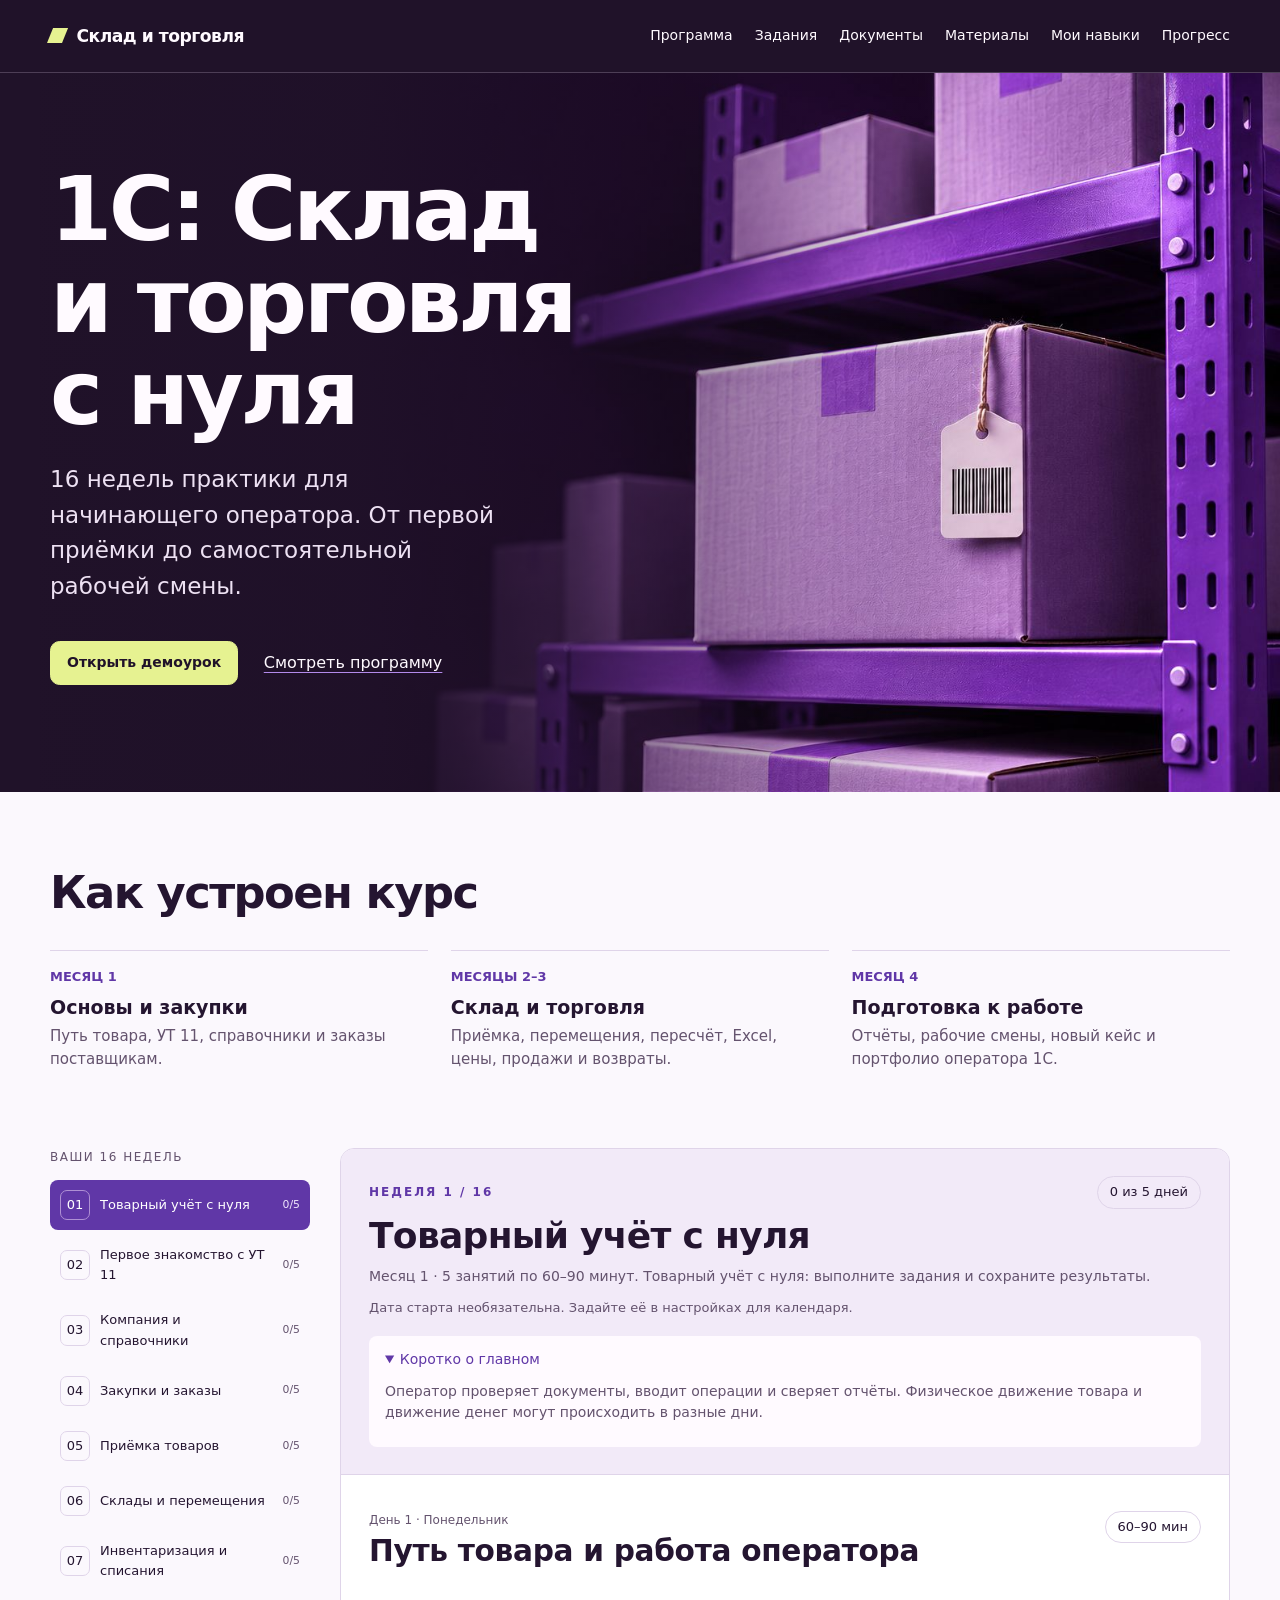
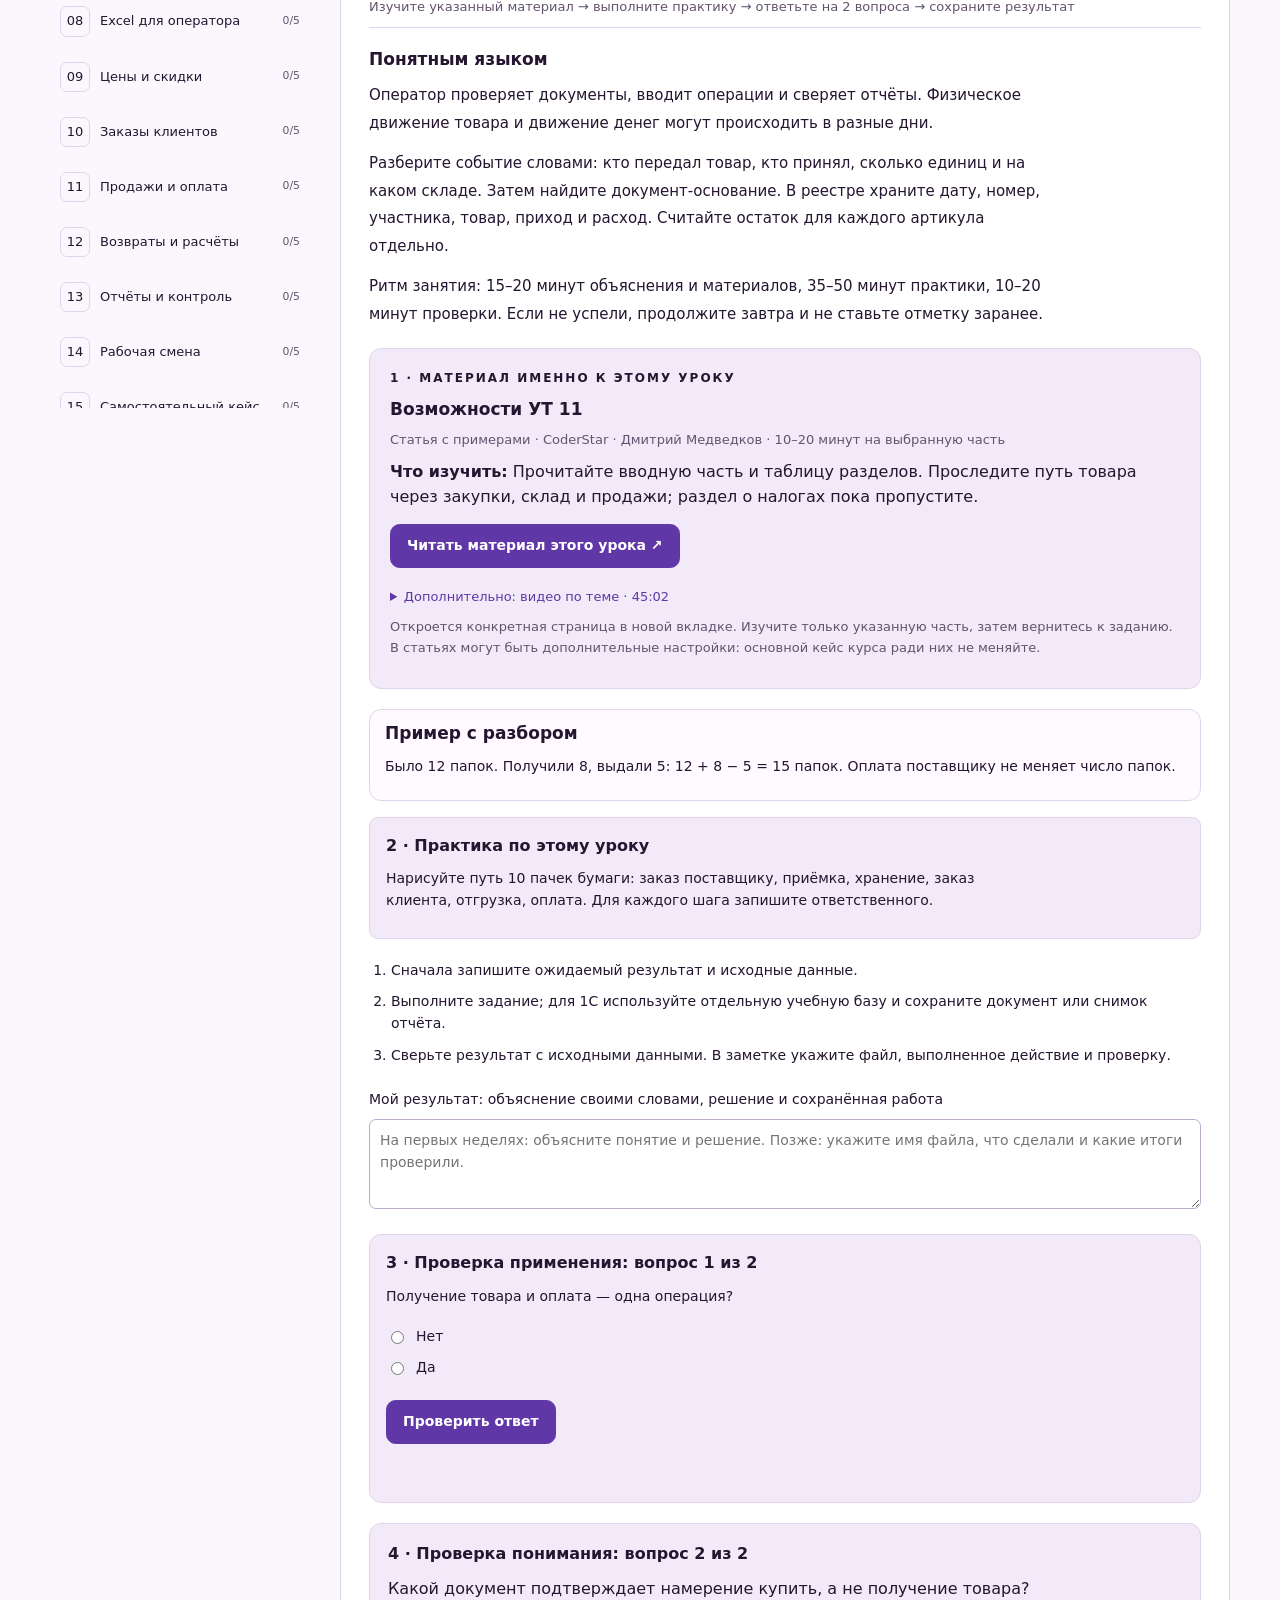
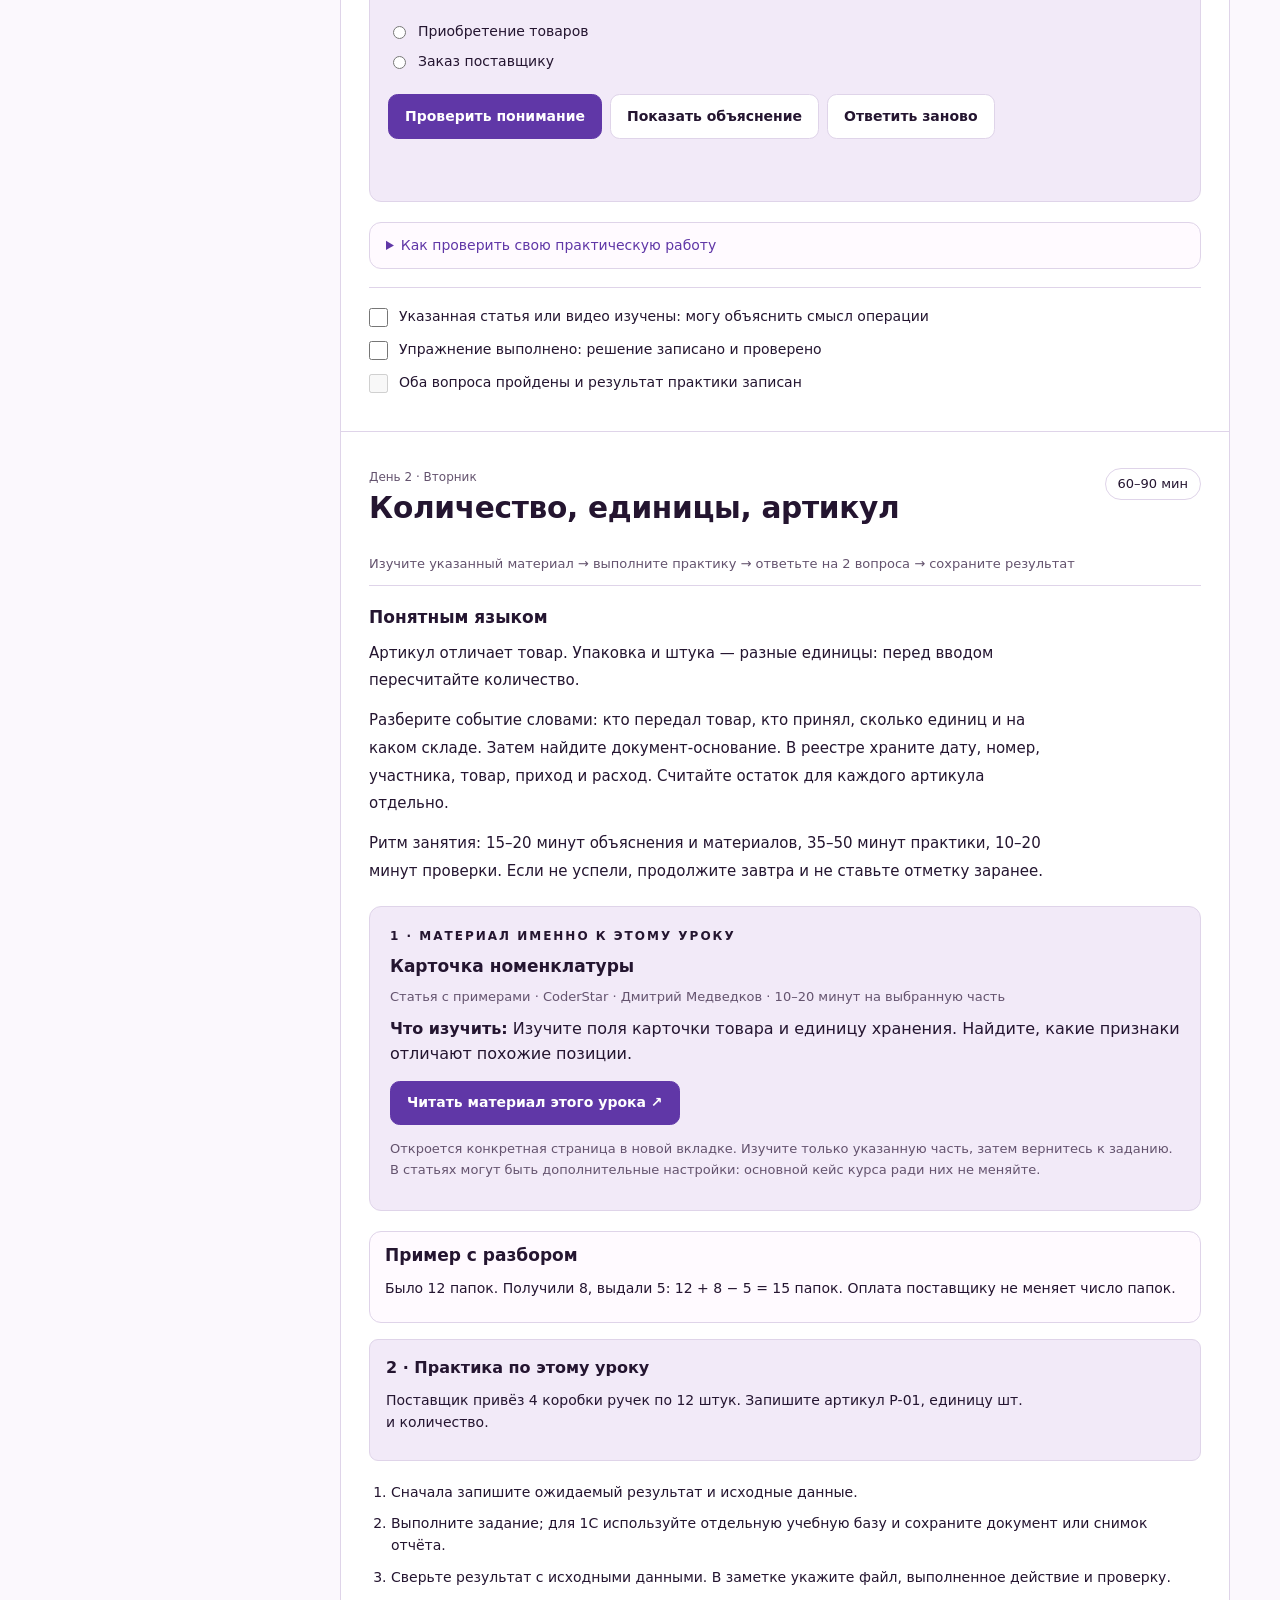
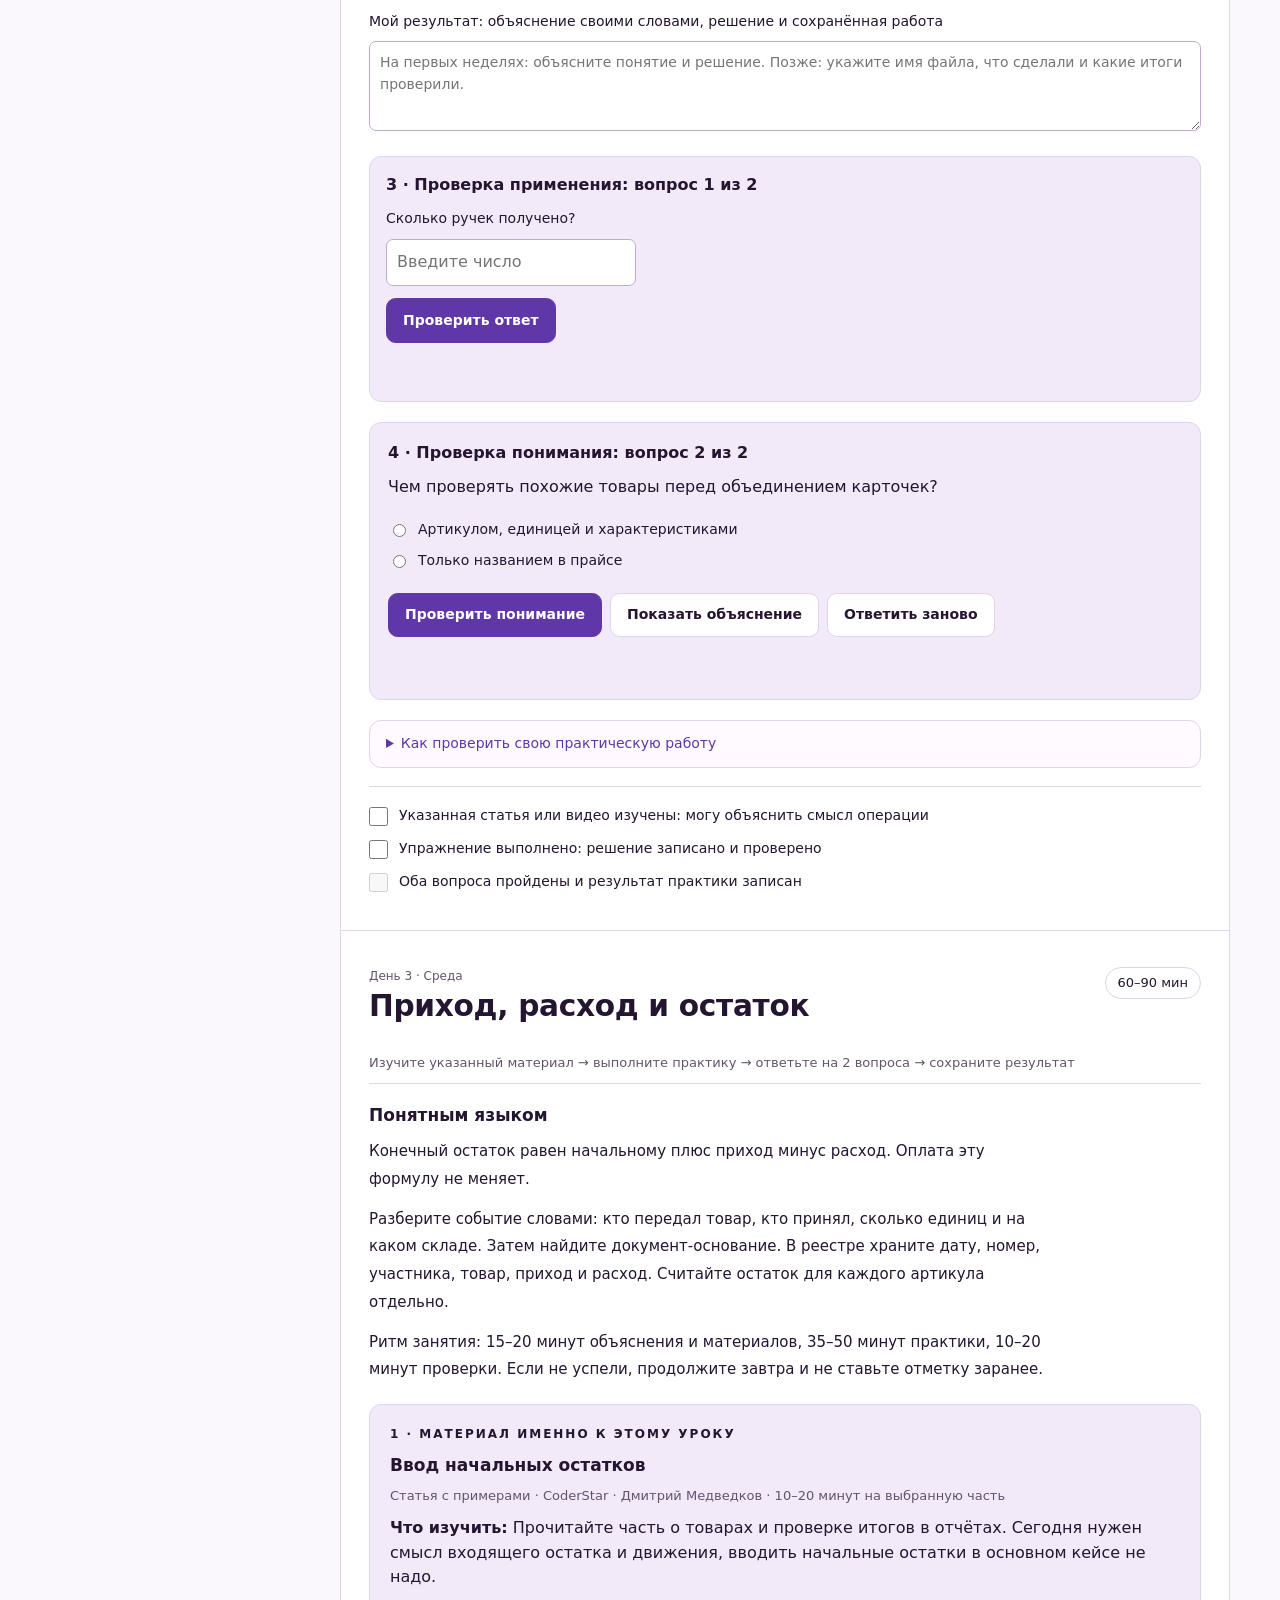
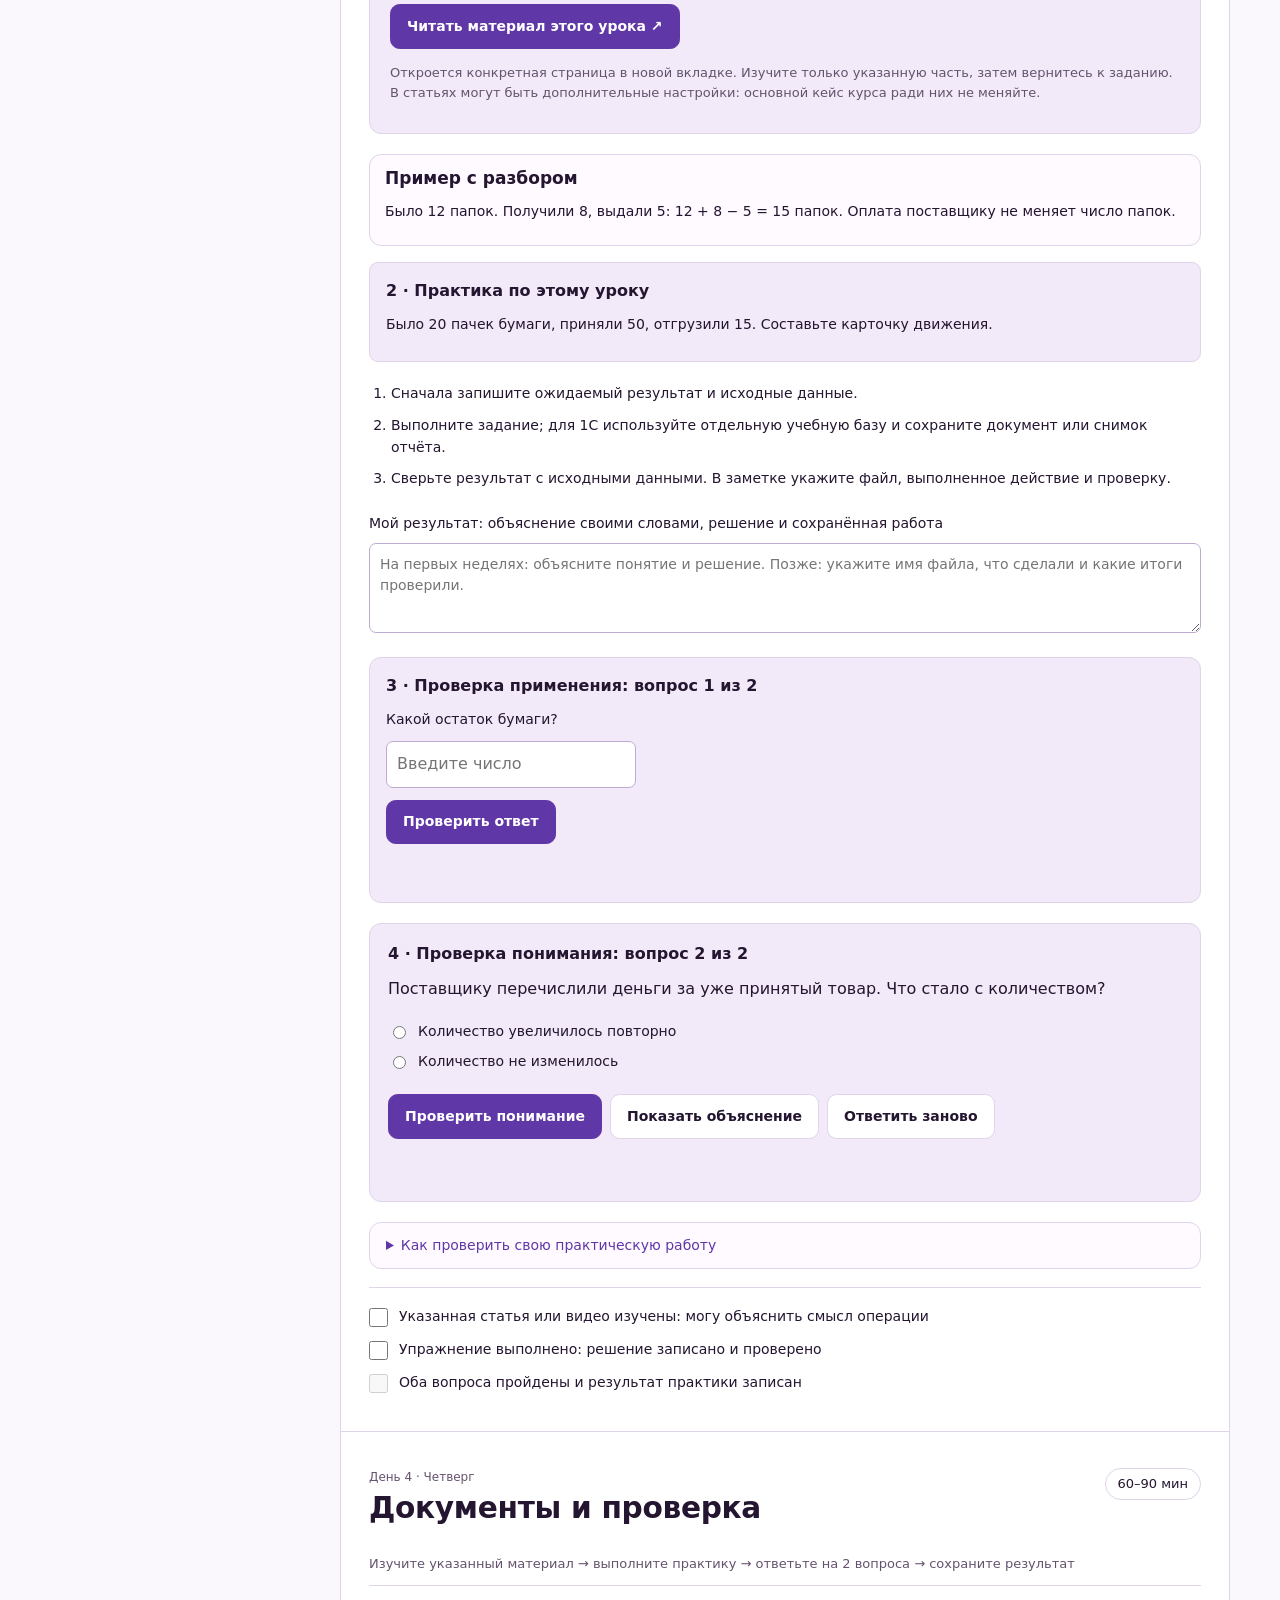
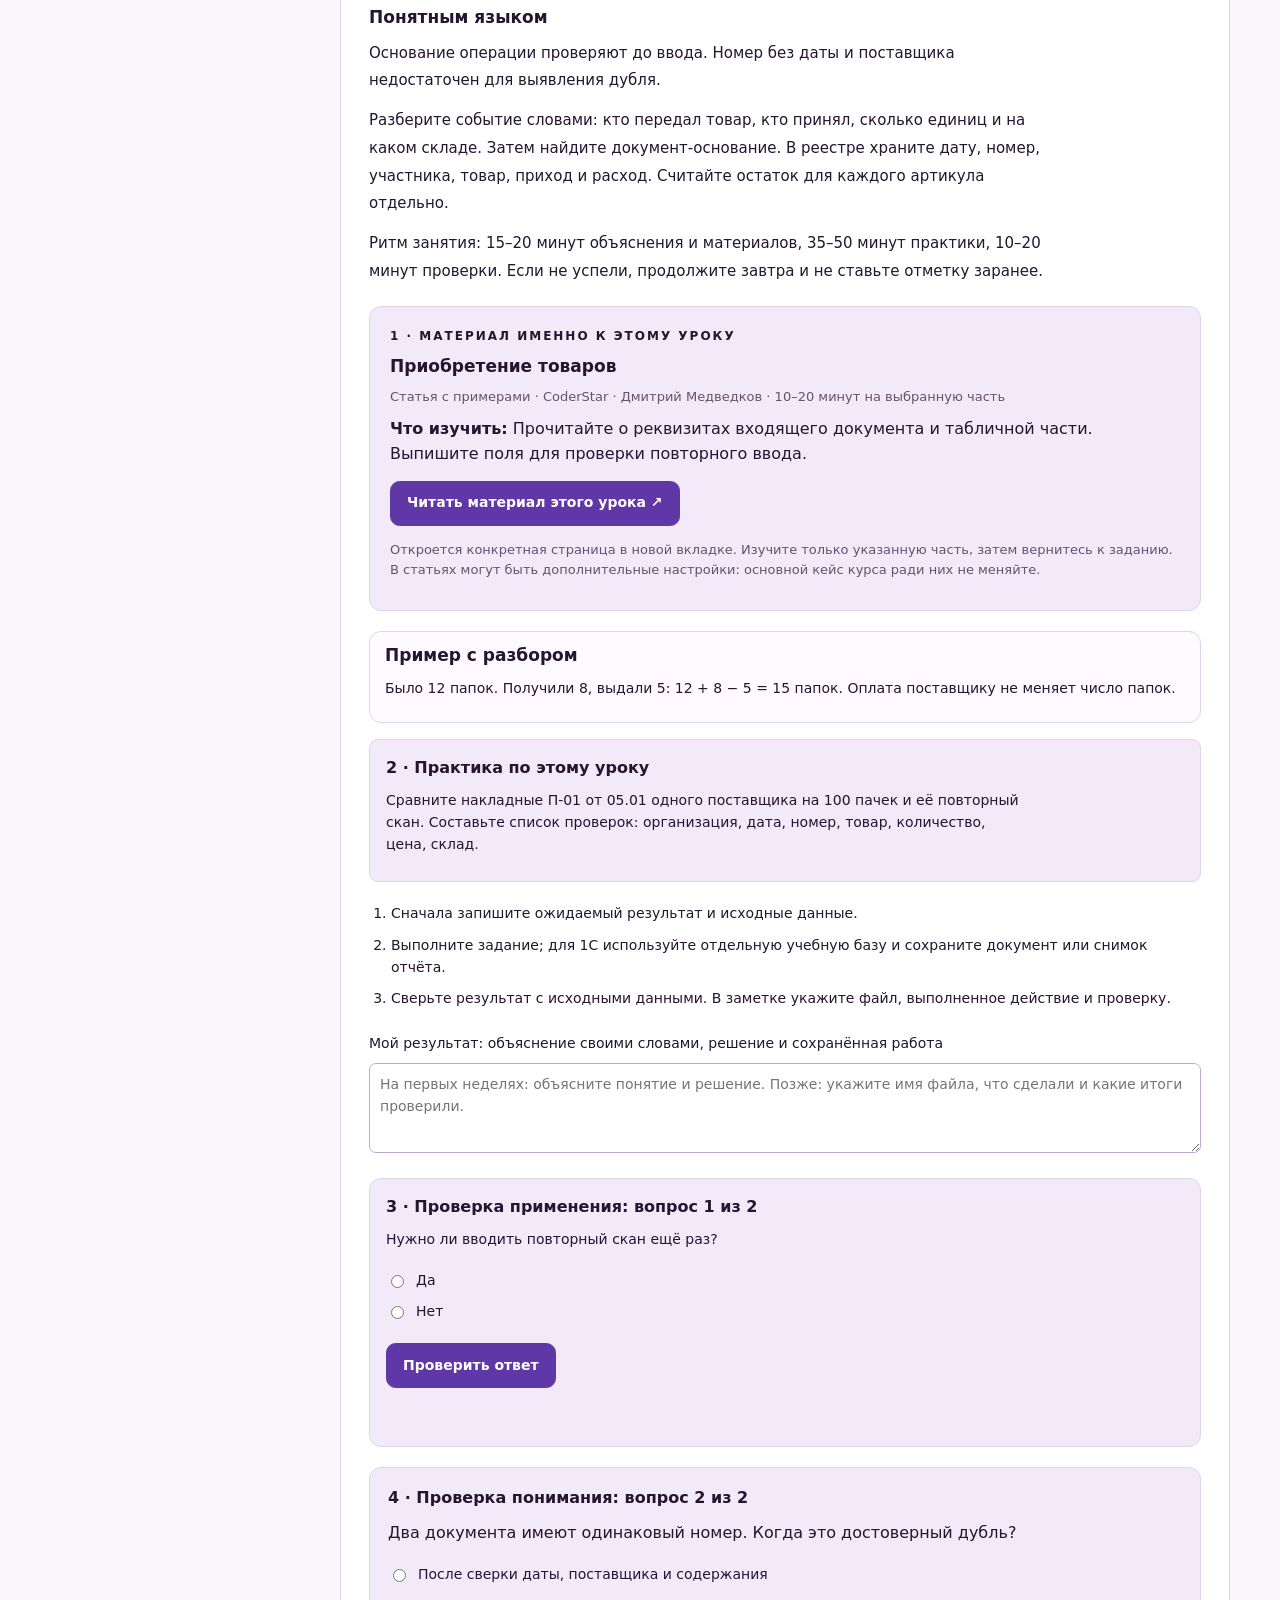
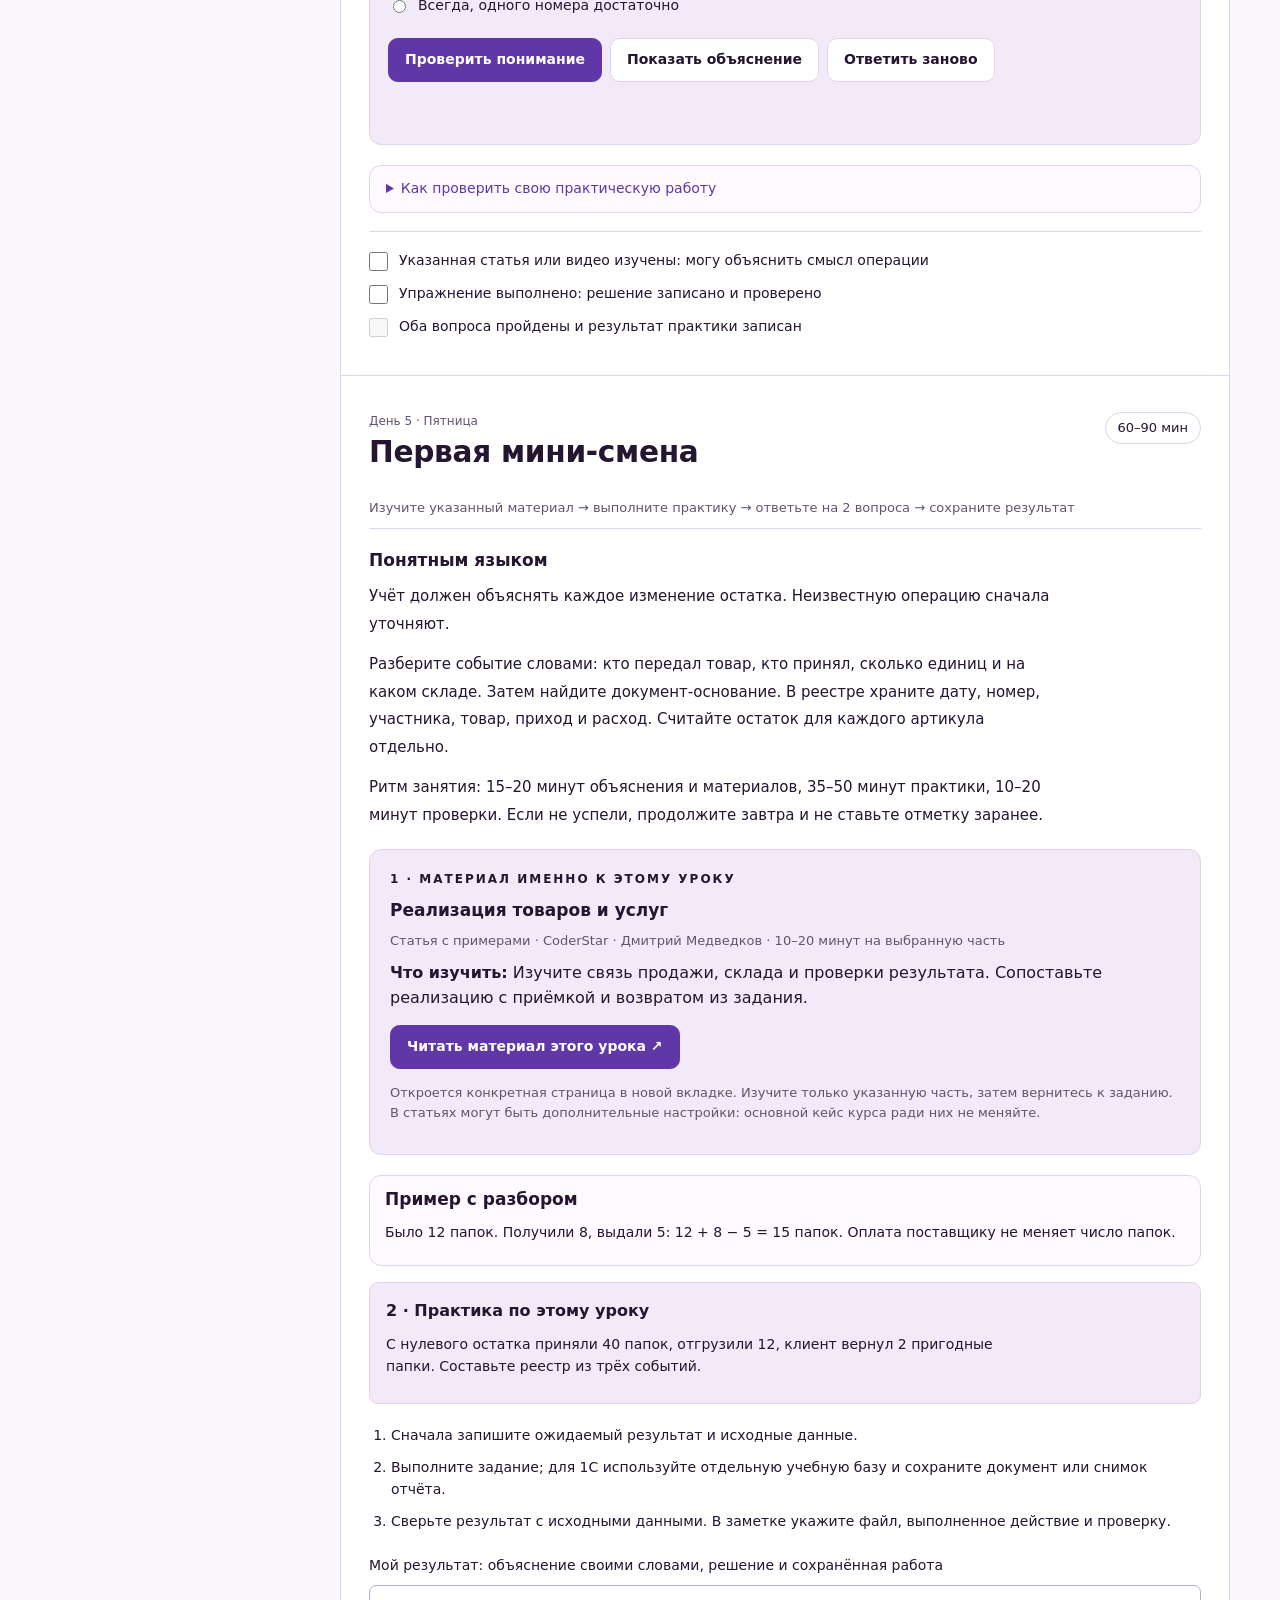
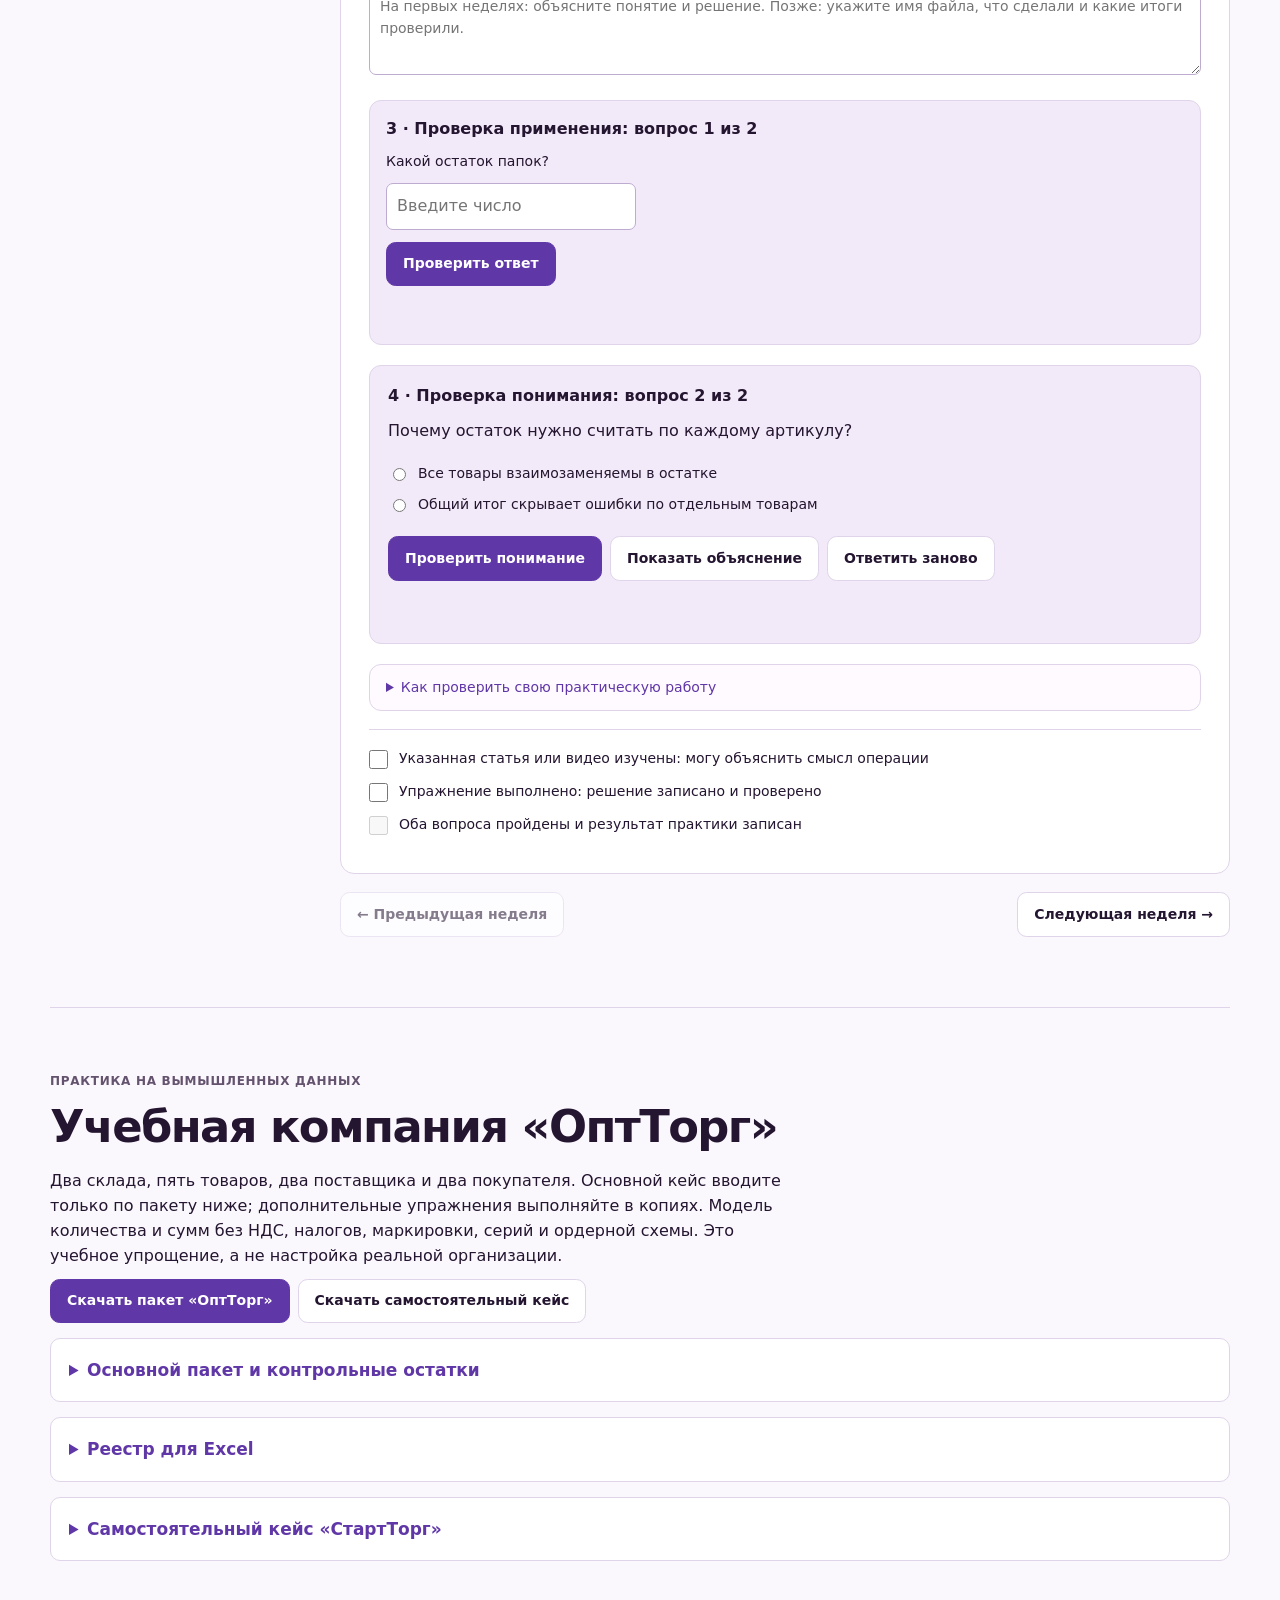
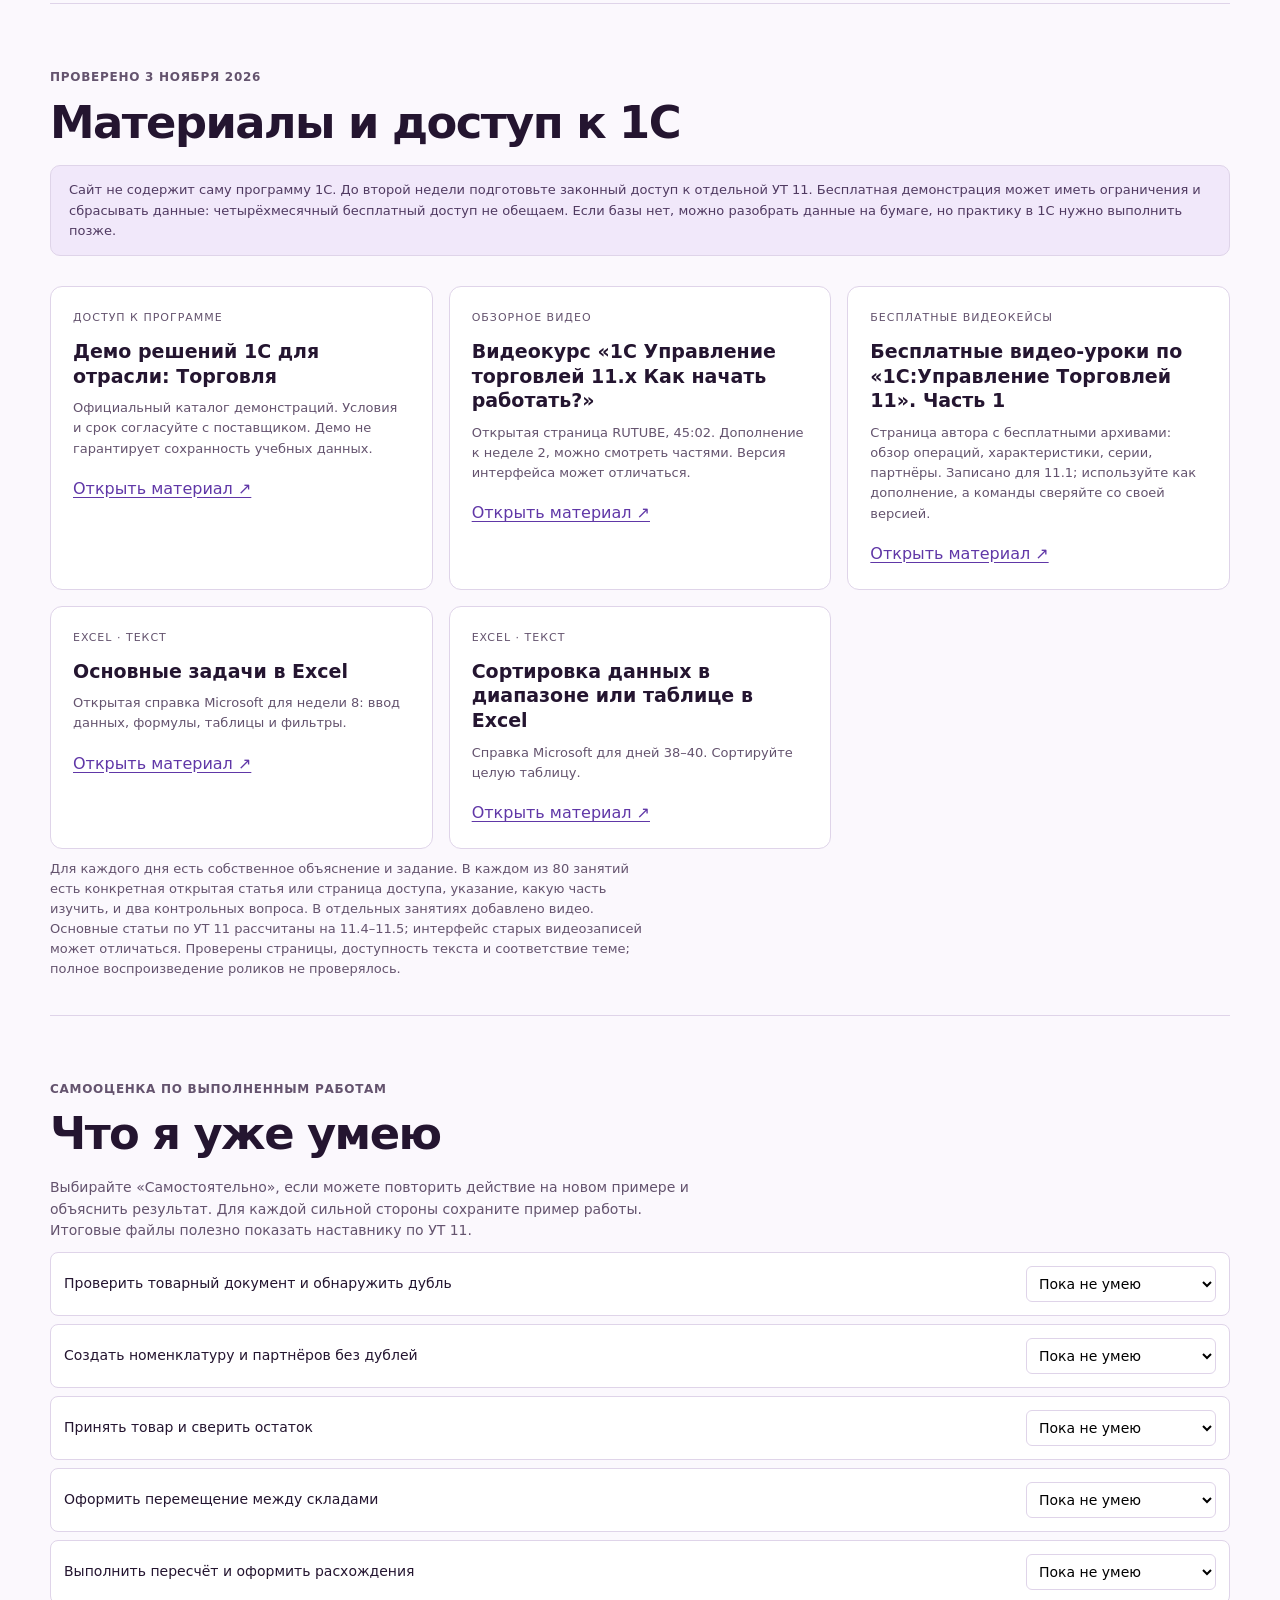
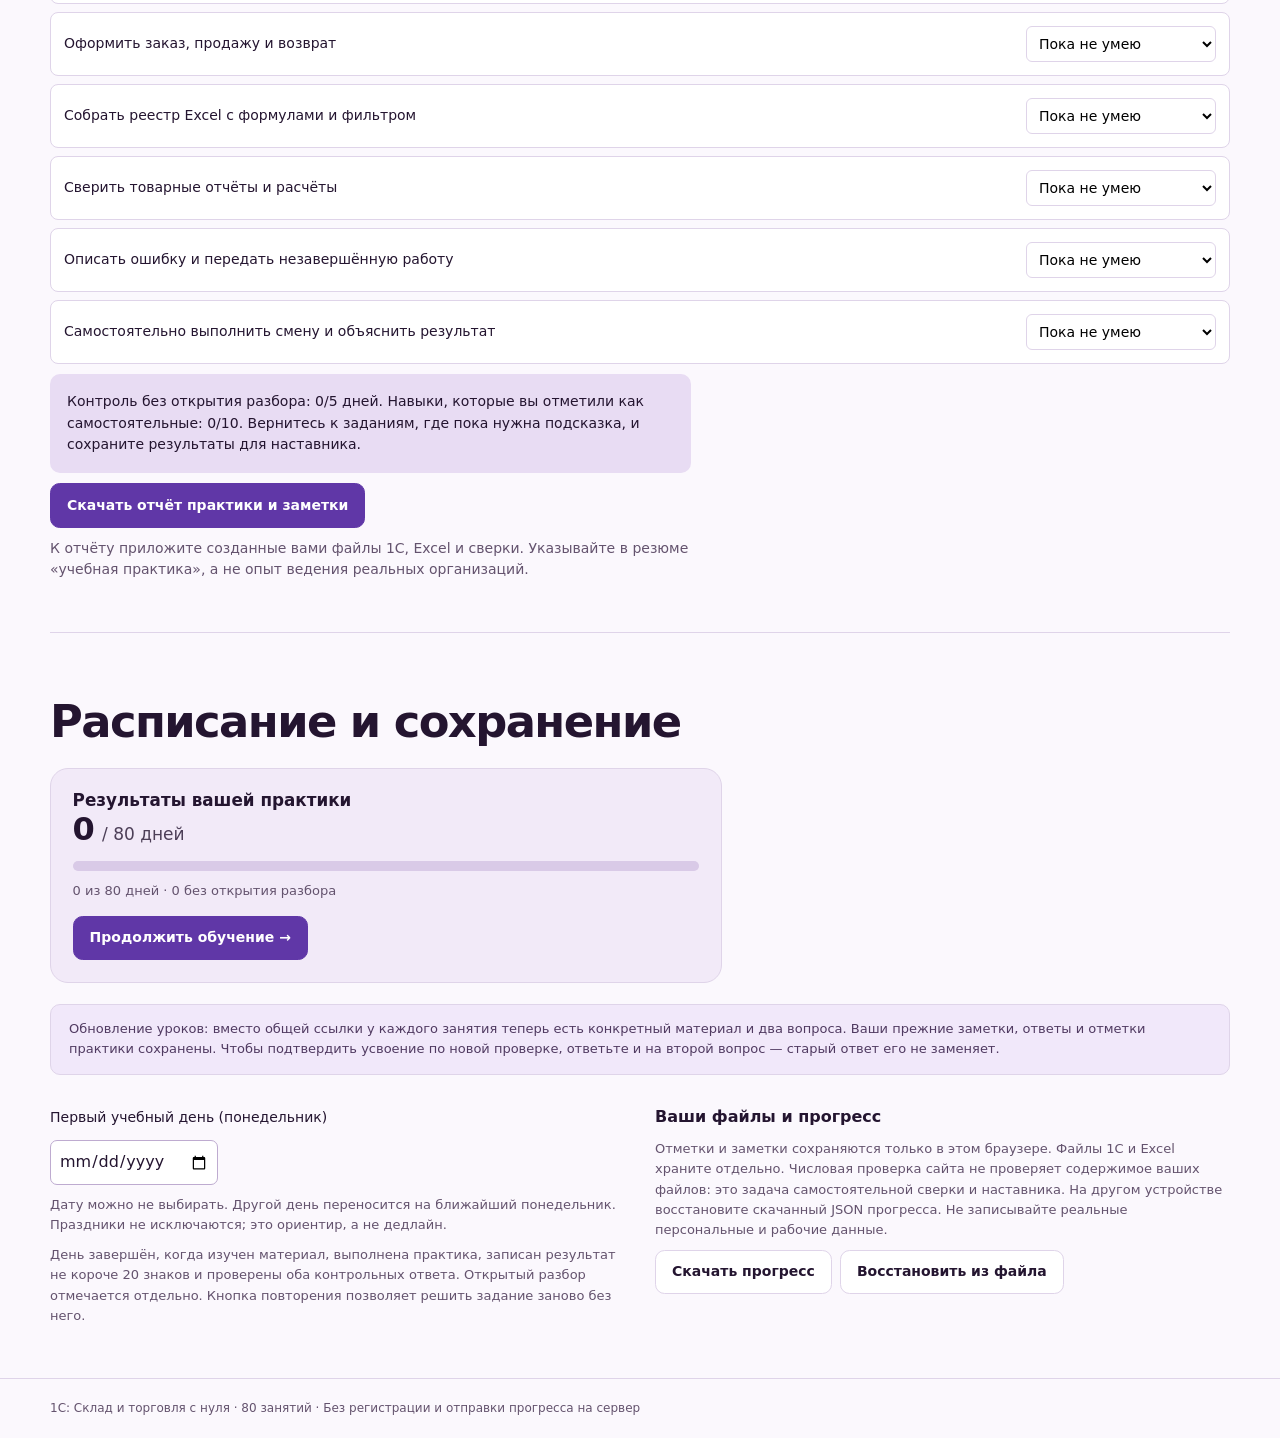
==== commit 2f4783ca: "Refresh the warehouse course design and add direct lesson links" ====
--- a/index.html
+++ b/index.html
@@ -1,5 +1,6 @@
 <!doctype html>
 <html lang="ru">
+<head>
 <meta charset="utf-8"><meta name="viewport" content="width=device-width,initial-scale=1">
 <title>1С: Склад и торговля с нуля</title>
 <meta name="description" content="1С:Управление торговлей 11: четыре месяца, 80 занятий по 60–90 минут, учебный склад и сохранение прогресса.">
@@ -9,18 +10,37 @@
 .source-box,.quiz{background:#f4f7ef;border:1px solid var(--line);padding:16px;border-radius:9px;margin:16px 0}.source-box p,.quiz p{font-size:14px}.steps{padding-left:22px;font-size:14px}.steps li{padding:5px 0}.video-links a{display:block;margin:9px 0}.result-note{margin:18px 0;font-size:14px}.quiz-actions{display:flex;gap:8px;flex-wrap:wrap;margin-top:12px}.quiz-feedback{min-height:22px}.explanation{padding:12px;border-left:3px solid var(--green);background:#fff}.choice{display:flex;align-items:start;gap:9px;margin:9px 0;font-size:14px}.choice input{margin-top:5px;accent-color:var(--green)}fieldset{border:0;padding:0;margin:0}.answer-area input[type=text]{max-width:100%;width:250px;border:1px solid #b4c6af;border-radius:7px;padding:10px;background:#fff}.checks{border-top:1px solid var(--line);padding-top:18px}.check input:disabled{cursor:not-allowed}.table-scroll{overflow-x:auto}.data-table{width:100%;border-collapse:collapse;font-size:13px;min-width:600px}.data-table th,.data-table td{padding:10px;text-align:left;border:1px solid var(--line);vertical-align:top}.data-table th{background:#e9efdf}.doc-card{background:#fff;border:1px solid var(--line);border-radius:9px;padding:16px;margin:12px 0;font-size:14px}.doc-card h3{font-size:16px;margin:0 0 8px}.case-section{padding-top:35px;border-top:1px solid var(--line);margin-top:35px}.case-section h2{font-size:27px;letter-spacing:-.5px}.case-section>details{background:#fff;border:1px solid var(--line);border-radius:10px;padding:18px;margin:15px 0;color:var(--ink)}.case-section>details>summary{font-size:17px;font-weight:650}.case-section p{max-width:1000px}.case-section .hint{font-size:14px}.skill{display:grid!important;grid-template-columns:1fr 190px;gap:18px;align-items:center;background:#fff;border:1px solid var(--line);padding:13px;border-radius:8px;margin:8px 0;font-size:14px}.skill select{padding:8px;max-width:100%;background:#fff;border:1px solid var(--line);border-radius:6px}.theory{background:#f1f5e9;border-radius:8px;padding:13px 16px;margin-top:18px;font-size:14px}.sr-only{position:absolute;width:1px;height:1px;padding:0;margin:-1px;overflow:hidden;clip:rect(0,0,0,0);white-space:nowrap;border:0}#readiness{background:#e7efd9;padding:17px;border-radius:10px;font-size:14px}a.btn{margin:4px 0}.day input[type=checkbox]{min-width:19px}@media(max-width:800px){.skill{grid-template-columns:1fr;gap:8px}.hero{padding-bottom:25px}.day-top{flex-wrap:wrap}.quiz-actions .btn{flex-grow:1}.case-section{padding-top:25px}nav{flex-wrap:wrap}.steps{padding-left:19px}}
 .lesson-flow{font-size:13px;color:#526145;border-bottom:1px solid #dfe5d6;padding:10px 0;margin:8px 0 20px}.day h4{font-size:17px;margin:0 0 12px}.lesson-text p{line-height:1.85;margin:12px 0}.worked-example li{padding:5px 0;line-height:1.75}.worked-example ol{padding-left:22px}.common-mistake{padding:14px 16px;background:#fff8e9;border-radius:12px;margin:16px 0;font-size:14px}.common-mistake p{margin:6px 0 0}.takeaway{font-size:14px;padding:10px 0}.video-links{margin:20px 0}.video-links a{display:block;margin:10px 0;overflow-wrap:anywhere}.video-item{margin:12px 0}.learning-stages{margin-bottom:35px}.lesson-text{margin:18px 0;font-size:15px}.worked-example{border-left:3px solid #a6c780;background:#f3f6ec;padding:12px 15px;font-size:14px;margin:15px 0}.lesson-material{background:#eef4e5;border:1px solid #cfddc4;border-radius:12px;padding:20px;margin:20px 0}.lesson-material h4{margin:10px 0}.concept-quiz{background:#f4f7ef;border:1px solid var(--line);padding:18px;border-radius:10px;margin:20px 0}.concept-quiz fieldset{margin:10px 0}.practice-review{border-left:3px solid #a6c780;padding:12px 16px;margin:18px 0;font-size:14px}.concept-feedback{min-height:24px}.concept-solution{padding:12px;background:white;border-left:3px solid var(--green)}.update-note{margin:20px 0}.material-index{font-size:14px}.material-index li{margin:10px 0} .lesson-material a{overflow-wrap:anywhere}@media(max-width:800px){.lesson-material{padding:16px}.lesson-material .btn{display:block;text-align:center}}
 </style>
+<link rel="preload" href="assets/warehouse.jpg" as="image">
+<link rel="stylesheet" href="design.css">
+</head>
+<body>
 <a class="skip" href="#plan">К учебному плану</a>
-<header><div class="wrap"><div class="brand"><span>1С</span>Склад и торговля</div><nav aria-label="Навигация"><a href="#plan">Задания</a><a href="#casebook">Документы</a><a href="#skillsSection">Мои навыки</a><a href="#settings">Прогресс</a></nav></div></header>
-<main class="wrap">
-<section class="hero"><div><div class="eyebrow">4 месяца / 1С:Управление торговлей 11</div><h1>Уверенно вести склад.<br><em>Научиться делать.</em></h1><p class="intro">Для начинающего оператора 1С: от первой приёмки до самостоятельной рабочей смены. Товары, закупки, продажи, возвраты, инвентаризация и Excel — простыми шагами по 1–1,5 часа в день.</p><div class="pills"><span class="pill">80 учебных дней</span><span class="pill">5 дней в неделю</span><span class="pill">Практика каждый день</span></div></div><aside class="progress-card" aria-label="Общий прогресс"><h2>Результаты вашей практики</h2><div class="number"><span id="doneDays">0</span> <small>/ 80 дней</small></div><progress id="total" max="240" value="0" aria-label="Выполненные задания"></progress><p id="progressText" aria-live="polite">0 из 80 дней · 0 без открытия разбора</p><button class="btn" id="continue">Продолжить обучение →</button></aside></section>
+<header class="site-header"><div class="wrap"><a class="brand" href="#"><span aria-hidden="true"></span>Склад и торговля</a><nav aria-label="Навигация"><a href="#program">Программа</a><a href="#plan">Задания</a><a href="#casebook">Документы</a><a href="#resources">Материалы</a><a href="#skillsSection">Мои навыки</a><a href="#settings">Прогресс</a></nav></div></header>
+<main>
+<section class="hero course-hero" aria-labelledby="course-title">
+  <div class="wrap">
+    <div class="hero-copy">
+      <h1 id="course-title">1С: Склад<br>и торговля<br>с нуля</h1>
+      <p>16 недель практики для начинающего оператора. От первой приёмки до самостоятельной рабочей смены.</p>
+      <div class="actions hero-actions">
+        <a class="btn" id="openDemo" href="#lesson-1">Открыть демоурок</a>
+        <a class="hero-program" href="#program">Смотреть программу</a>
+      </div>
+    </div>
+  </div>
+</section>
+<div class="wrap course-content">
 
-<div class="notice update-note">Обновление уроков: вместо общей ссылки у каждого занятия теперь есть конкретный материал и два вопроса. Ваши прежние заметки, ответы и отметки практики сохранены. Чтобы подтвердить усвоение по новой проверке, ответьте и на второй вопрос — старый ответ его не заменяет.</div><section class="resource-grid learning-stages"><article class="resource"><div class="tag">МЕСЯЦ 1</div><h3>Основы и закупки</h3><p>Путь товара, УТ 11, справочники и заказы поставщикам.</p></article><article class="resource"><div class="tag">МЕСЯЦЫ 2–3</div><h3>Склад и торговля</h3><p>Приёмка, перемещения, пересчёт, Excel, цены, продажи и возвраты.</p></article><article class="resource"><div class="tag">МЕСЯЦ 4</div><h3>Подготовка к работе</h3><p>Отчёты, рабочие смены, новый кейс и портфолио оператора 1С.</p></article></section><section class="layout" id="plan" aria-label="Учебный план"><aside class="sidebar"><div class="side-title">Ваши 16 недель</div><div class="weeks" id="weeks"></div><p class="hint">Начните с первой недели. Со второй понадобится доступ к УТ 11. Пять занятий в неделю, выходные — отдых или повторение. Каждый день — 60–90 минут.</p></aside><div><div class="panel"><div class="panel-head"><div class="weekbar"><div class="eyebrow" id="weekLabel"></div><span class="pill" id="weekProgress"></span></div><h2 id="weekTitle"></h2><p class="sub" id="weekGoal"></p><p class="hint" id="weekDates"></p><details class="theory" open><summary>Коротко о главном</summary><p id="weekTheory"></p></details></div><div id="days"></div></div><div class="pager"><button class="btn" id="prev">← Предыдущая неделя</button><button class="btn" id="next">Следующая неделя →</button></div></div></section>
+<section class="program" id="program" aria-labelledby="program-title"><h2 id="program-title">Как устроен курс</h2><div class="resource-grid learning-stages"><article class="resource"><div class="tag">МЕСЯЦ 1</div><h3>Основы и закупки</h3><p>Путь товара, УТ 11, справочники и заказы поставщикам.</p></article><article class="resource"><div class="tag">МЕСЯЦЫ 2–3</div><h3>Склад и торговля</h3><p>Приёмка, перемещения, пересчёт, Excel, цены, продажи и возвраты.</p></article><article class="resource"><div class="tag">МЕСЯЦ 4</div><h3>Подготовка к работе</h3><p>Отчёты, рабочие смены, новый кейс и портфолио оператора 1С.</p></article></div></section><section class="layout" id="plan" aria-label="Учебный план"><aside class="sidebar"><div class="side-title">Ваши 16 недель</div><div class="weeks" id="weeks"></div><p class="hint">Начните с первой недели. Со второй понадобится доступ к УТ 11. Пять занятий в неделю, выходные — отдых или повторение. Каждый день — 60–90 минут.</p></aside><div><div class="panel"><div class="panel-head"><div class="weekbar"><div class="eyebrow" id="weekLabel"></div><span class="pill" id="weekProgress"></span></div><h2 id="weekTitle"></h2><p class="sub" id="weekGoal"></p><p class="hint" id="weekDates"></p><details class="theory" open><summary>Коротко о главном</summary><p id="weekTheory"></p></details></div><div id="days"></div></div><div class="pager"><button class="btn" id="prev">← Предыдущая неделя</button><button class="btn" id="next">Следующая неделя →</button></div></div></section>
 
 <section class="case-section" id="casebook"><div class="eyebrow">Практика на вымышленных данных</div><h2>Учебная компания «ОптТорг»</h2><p>Два склада, пять товаров, два поставщика и два покупателя. Основной кейс вводите только по пакету ниже; дополнительные упражнения выполняйте в копиях. Модель количества и сумм без НДС, налогов, маркировки, серий и ордерной схемы. Это учебное упрощение, а не настройка реальной организации.</p><div class="actions"><button class="btn primary" id="downloadMain">Скачать пакет «ОптТорг»</button><button class="btn" id="downloadExam">Скачать самостоятельный кейс</button></div><details><summary>Основной пакет и контрольные остатки</summary><div id="mainPack"></div></details><details><summary>Реестр для Excel</summary><p>Вставьте в A1. Колонку G заполните формулами =E2*F2 и ниже. Суммируйте закупки и продажи отдельно.</p><div id="excelSource"></div><button class="btn" id="copyExcel">Скопировать таблицу для Excel</button><p id="copyStatus" role="status"></p></details><details><summary>Самостоятельный кейс «СтартТорг»</summary><div id="examPack"></div></details></section>
 <section class="resources" id="resources"><div class="eyebrow">Проверено 3 ноября 2026</div><h2>Материалы и доступ к 1С</h2><div class="notice">Сайт не содержит саму программу 1С. До второй недели подготовьте законный доступ к отдельной УТ 11. Бесплатная демонстрация может иметь ограничения и сбрасывать данные: четырёхмесячный бесплатный доступ не обещаем. Если базы нет, можно разобрать данные на бумаге, но практику в 1С нужно выполнить позже.</div><div class="resource-grid" id="resourceCards"></div><p class="hint">Для каждого дня есть собственное объяснение и задание. В каждом из 80 занятий есть конкретная открытая статья или страница доступа, указание, какую часть изучить, и два контрольных вопроса. В отдельных занятиях добавлено видео. Основные статьи по УТ 11 рассчитаны на 11.4–11.5; интерфейс старых видеозаписей может отличаться. Проверены страницы, доступность текста и соответствие теме; полное воспроизведение роликов не проверялось.</p></section>
 <section class="case-section" id="skillsSection"><div class="eyebrow">Самооценка по выполненным работам</div><h2>Что я уже умею</h2><p class="hint">Выбирайте «Самостоятельно», если можете повторить действие на новом примере и объяснить результат. Для каждой сильной стороны сохраните пример работы. Итоговые файлы полезно показать наставнику по УТ 11.</p><div id="skills"></div><p id="readiness" aria-live="polite"></p><button class="btn primary" id="portfolio">Скачать отчёт практики и заметки</button><p class="hint">К отчёту приложите созданные вами файлы 1С, Excel и сверки. Указывайте в резюме «учебная практика», а не опыт ведения реальных организаций.</p></section>
-<section class="settings" id="settings"><h2>Расписание и сохранение</h2><div class="setting-grid"><div><label for="start">Первый учебный день (понедельник)</label><input type="date" id="start"><p class="hint">Дату можно не выбирать. Другой день переносится на ближайший понедельник. Праздники не исключаются; это ориентир, а не дедлайн.</p><p class="hint">День завершён, когда изучен материал, выполнена практика, записан результат не короче 20 знаков и проверены оба контрольных ответа. Открытый разбор отмечается отдельно. Кнопка повторения позволяет решить задание заново без него.</p></div><div><p><strong>Ваши файлы и прогресс</strong></p><p class="hint">Отметки и заметки сохраняются только в этом браузере. Файлы 1С и Excel храните отдельно. Числовая проверка сайта не проверяет содержимое ваших файлов: это задача самостоятельной сверки и наставника. На другом устройстве восстановите скачанный JSON прогресса. Не записывайте реальные персональные и рабочие данные.</p><div class="actions"><button class="btn" id="export">Скачать прогресс</button><button class="btn" id="importBtn">Восстановить из файла</button><input id="import" type="file" accept="application/json,.json" hidden></div><p id="status" role="status"></p><div id="legacy" hidden><p class="hint">Сохранение прежнего маршрута осталось в браузере. Новые практические задания начинаются отдельно, чтобы старые отметки не засчитывались за новую работу.</p><button class="btn" id="legacyExport">Скачать прежние отметки и заметки</button></div></div></div></section>
-</main><footer><div class="wrap">1С: Склад и торговля с нуля · 80 занятий · Без регистрации и отправки прогресса на сервер</div></footer>
+<section class="settings" id="settings"><h2>Расписание и сохранение</h2>
+<aside class="progress-card" aria-label="Общий прогресс"><h2>Результаты вашей практики</h2><div class="number"><span id="doneDays">0</span> <small>/ 80 дней</small></div><progress id="total" max="240" value="0" aria-label="Выполненные задания"></progress><p id="progressText" aria-live="polite">0 из 80 дней · 0 без открытия разбора</p><button class="btn" id="continue">Продолжить обучение →</button></aside>
+<div class="notice update-note">Обновление уроков: вместо общей ссылки у каждого занятия теперь есть конкретный материал и два вопроса. Ваши прежние заметки, ответы и отметки практики сохранены. Чтобы подтвердить усвоение по новой проверке, ответьте и на второй вопрос — старый ответ его не заменяет.</div>
+<div class="setting-grid"><div><label for="start">Первый учебный день (понедельник)</label><input type="date" id="start"><p class="hint">Дату можно не выбирать. Другой день переносится на ближайший понедельник. Праздники не исключаются; это ориентир, а не дедлайн.</p><p class="hint">День завершён, когда изучен материал, выполнена практика, записан результат не короче 20 знаков и проверены оба контрольных ответа. Открытый разбор отмечается отдельно. Кнопка повторения позволяет решить задание заново без него.</p></div><div><p><strong>Ваши файлы и прогресс</strong></p><p class="hint">Отметки и заметки сохраняются только в этом браузере. Файлы 1С и Excel храните отдельно. Числовая проверка сайта не проверяет содержимое ваших файлов: это задача самостоятельной сверки и наставника. На другом устройстве восстановите скачанный JSON прогресса. Не записывайте реальные персональные и рабочие данные.</p><div class="actions"><button class="btn" id="export">Скачать прогресс</button><button class="btn" id="importBtn">Восстановить из файла</button><input id="import" type="file" accept="application/json,.json" hidden></div><p id="status" role="status"></p><div id="legacy" hidden><p class="hint">Сохранение прежнего маршрута осталось в браузере. Новые практические задания начинаются отдельно, чтобы старые отметки не засчитывались за новую работу.</p><button class="btn" id="legacyExport">Скачать прежние отметки и заметки</button></div></div></div></section>
+</div></main><footer><div class="wrap">1С: Склад и торговля с нуля · 80 занятий · Без регистрации и отправки прогресса на сервер</div></footer>
 <script>
 'use strict';
 const DATA={"weeks":[["Товарный учёт с нуля","Месяц 1 · 5 занятий по 60–90 минут. Товарный учёт с нуля: выполните задания и сохраните результаты.",[{"title":"Путь товара и работа оператора","reading":["Оператор проверяет документы, вводит операции и сверяет отчёты. Физическое движение товара и движение денег могут происходить в разные дни.","Разберите событие словами: кто передал товар, кто принял, сколько единиц и на каком складе. Затем найдите документ-основание. В реестре храните дату, номер, участника, товар, приход и расход. Считайте остаток для каждого артикула отдельно.","Ритм занятия: 15–20 минут объяснения и материалов, 35–50 минут практики, 10–20 минут проверки. Если не успели, продолжите завтра и не ставьте отметку заранее."],"example":"Было 12 папок. Получили 8, выдали 5: 12 + 8 − 5 = 15 папок. Оплата поставщику не меняет число папок.","input":"Нарисуйте путь 10 пачек бумаги: заказ поставщику, приёмка, хранение, заказ клиента, отгрузка, оплата. Для каждого шага запишите ответственного.","steps":["Сначала запишите ожидаемый результат и исходные данные.","Выполните задание; для 1С используйте отдельную учебную базу и сохраните документ или снимок отчёта.","Сверьте результат с исходными данными. В заметке укажите файл, выполненное действие и проверку."],"q":"Получение товара и оплата — одна операция?","answer":["Нет","Да"],"why":"Оператор проверяет документы, вводит операции и сверяет отчёты. Физическое движение товара и движение денег могут происходить в разные дни. Контроль: Нет. Нарисуйте путь 10 пачек бумаги: заказ поставщику, приёмка, хранение, заказ клиента, отгрузка, оплата. Для каждого шага запишите ответственного.","videos":[],"material":{"title":"Возможности УТ 11","url":"https://www.coderstar.ru/kurs-ut11/vozmozhnosti/","publisher":"CoderStar · Дмитрий Медведков","kind":"Статья с примерами","focus":"Прочитайте вводную часть и таблицу разделов. Проследите путь товара через закупки, склад и продажи; раздел о налогах пока пропустите.","checked":"03.11.2026","time":"10–20 минут на выбранную часть"},"concept":{"q":"Какой документ подтверждает намерение купить, а не получение товара?","options":["Заказ поставщику","Приобретение товаров"],"why":"Заказ согласует потребность. Приёмку отражают отдельно по подтверждённому факту.","revision":1},"reviewFirst":false,"video":{"title":"Видеокурс «1С Управление торговлей 11.х Как начать работать?»","url":"https://rutube.ru/video/b013740999e410765ff7dd8f908743c2/","publisher":"Обучение 1С: УПРАВЛЕНИЕ ТОРГОВЛЕЙ 11.х","focus":"Дополнительный обзор для знакомства с программой. Найдите в показе цепочку закупки и продажи; точные команды сверяйте с вашей версией. Можно посмотреть отдельно от основного занятия.","duration":"45:02"},"evidence":["Нарисуйте путь 10 пачек бумаги: заказ поставщику, приёмка, хранение, заказ клиента, отгрузка, оплата. Для каждого шага запишите ответственного.","Объясните своими словами: Какой документ подтверждает намерение купить, а не получение товара? Запишите причину своего решения; для работы в 1С или Excel укажите сохранённый файл и проверенные показатели."]},{"title":"Количество, единицы, артикул","reading":["Артикул отличает товар. Упаковка и штука — разные единицы: перед вводом пересчитайте количество.","Разберите событие словами: кто передал товар, кто принял, сколько единиц и на каком складе. Затем найдите документ-основание. В реестре храните дату, номер, участника, товар, приход и расход. Считайте остаток для каждого артикула отдельно.","Ритм занятия: 15–20 минут объяснения и материалов, 35–50 минут практики, 10–20 минут проверки. Если не успели, продолжите завтра и не ставьте отметку заранее."],"example":"Было 12 папок. Получили 8, выдали 5: 12 + 8 − 5 = 15 папок. Оплата поставщику не меняет число папок.","input":"Поставщик привёз 4 коробки ручек по 12 штук. Запишите артикул Р-01, единицу шт. и количество.","steps":["Сначала запишите ожидаемый результат и исходные данные.","Выполните задание; для 1С используйте отдельную учебную базу и сохраните документ или снимок отчёта.","Сверьте результат с исходными данными. В заметке укажите файл, выполненное действие и проверку."],"q":"Сколько ручек получено?","answer":48,"why":"Артикул отличает товар. Упаковка и штука — разные единицы: перед вводом пересчитайте количество. Контроль: 48. Поставщик привёз 4 коробки ручек по 12 штук. Запишите артикул Р-01, единицу шт. и количество.","videos":[],"material":{"title":"Карточка номенклатуры","url":"https://www.coderstar.ru/kurs-ut11/sozdanie-nomenklatury/","publisher":"CoderStar · Дмитрий Медведков","kind":"Статья с примерами","focus":"Изучите поля карточки товара и единицу хранения. Найдите, какие признаки отличают похожие позиции.","checked":"03.11.2026","time":"10–20 минут на выбранную часть"},"concept":{"q":"Чем проверять похожие товары перед объединением карточек?","options":["Артикулом, единицей и характеристиками","Только названием в прайсе"],"why":"Похожее название не исключает различие товаров и упаковок.","revision":1},"reviewFirst":false,"evidence":["Поставщик привёз 4 коробки ручек по 12 штук. Запишите артикул Р-01, единицу шт. и количество.","Объясните своими словами: Чем проверять похожие товары перед объединением карточек? Запишите причину своего решения; для работы в 1С или Excel укажите сохранённый файл и проверенные показатели."]},{"title":"Приход, расход и остаток","reading":["Конечный остаток равен начальному плюс приход минус расход. Оплата эту формулу не меняет.","Разберите событие словами: кто передал товар, кто принял, сколько единиц и на каком складе. Затем найдите документ-основание. В реестре храните дату, номер, участника, товар, приход и расход. Считайте остаток для каждого артикула отдельно.","Ритм занятия: 15–20 минут объяснения и материалов, 35–50 минут практики, 10–20 минут проверки. Если не успели, продолжите завтра и не ставьте отметку заранее."],"example":"Было 12 папок. Получили 8, выдали 5: 12 + 8 − 5 = 15 папок. Оплата поставщику не меняет число папок.","input":"Было 20 пачек бумаги, приняли 50, отгрузили 15. Составьте карточку движения.","steps":["Сначала запишите ожидаемый результат и исходные данные.","Выполните задание; для 1С используйте отдельную учебную базу и сохраните документ или снимок отчёта.","Сверьте результат с исходными данными. В заметке укажите файл, выполненное действие и проверку."],"q":"Какой остаток бумаги?","answer":55,"why":"Конечный остаток равен начальному плюс приход минус расход. Оплата эту формулу не меняет. Контроль: 55. Было 20 пачек бумаги, приняли 50, отгрузили 15. Составьте карточку движения.","videos":[],"material":{"title":"Ввод начальных остатков","url":"https://www.coderstar.ru/kurs-ut11/vvod-ostatkov/","publisher":"CoderStar · Дмитрий Медведков","kind":"Статья с примерами","focus":"Прочитайте часть о товарах и проверке итогов в отчётах. Сегодня нужен смысл входящего остатка и движения, вводить начальные остатки в основном кейсе не надо.","checked":"03.11.2026","time":"10–20 минут на выбранную часть"},"concept":{"q":"Поставщику перечислили деньги за уже принятый товар. Что стало с количеством?","options":["Количество не изменилось","Количество увеличилось повторно"],"why":"Оплата погашает расчёты, а не создаёт вторую поставку.","revision":1},"reviewFirst":false,"evidence":["Было 20 пачек бумаги, приняли 50, отгрузили 15. Составьте карточку движения.","Объясните своими словами: Поставщику перечислили деньги за уже принятый товар. Что стало с количеством? Запишите причину своего решения; для работы в 1С или Excel укажите сохранённый файл и проверенные показатели."]},{"title":"Документы и проверка","reading":["Основание операции проверяют до ввода. Номер без даты и поставщика недостаточен для выявления дубля.","Разберите событие словами: кто передал товар, кто принял, сколько единиц и на каком складе. Затем найдите документ-основание. В реестре храните дату, номер, участника, товар, приход и расход. Считайте остаток для каждого артикула отдельно.","Ритм занятия: 15–20 минут объяснения и материалов, 35–50 минут практики, 10–20 минут проверки. Если не успели, продолжите завтра и не ставьте отметку заранее."],"example":"Было 12 папок. Получили 8, выдали 5: 12 + 8 − 5 = 15 папок. Оплата поставщику не меняет число папок.","input":"Сравните накладные П-01 от 05.01 одного поставщика на 100 пачек и её повторный скан. Составьте список проверок: организация, дата, номер, товар, количество, цена, склад.","steps":["Сначала запишите ожидаемый результат и исходные данные.","Выполните задание; для 1С используйте отдельную учебную базу и сохраните документ или снимок отчёта.","Сверьте результат с исходными данными. В заметке укажите файл, выполненное действие и проверку."],"q":"Нужно ли вводить повторный скан ещё раз?","answer":["Нет","Да"],"why":"Основание операции проверяют до ввода. Номер без даты и поставщика недостаточен для выявления дубля. Контроль: Нет. Сравните накладные П-01 от 05.01 одного поставщика на 100 пачек и её повторный скан. Составьте список проверок: организация, дата, номер, товар, количество, цена, склад.","videos":[],"material":{"title":"Приобретение товаров","url":"https://www.coderstar.ru/kurs-ut11/zakupka-tovarov/","publisher":"CoderStar · Дмитрий Медведков","kind":"Статья с примерами","focus":"Прочитайте о реквизитах входящего документа и табличной части. Выпишите поля для проверки повторного ввода.","checked":"03.11.2026","time":"10–20 минут на выбранную часть"},"concept":{"q":"Два документа имеют одинаковый номер. Когда это достоверный дубль?","options":["После сверки даты, поставщика и содержания","Всегда, одного номера достаточно"],"why":"Нумерация разных поставщиков может совпасть; проверяют совокупность признаков.","revision":1},"reviewFirst":false,"evidence":["Сравните накладные П-01 от 05.01 одного поставщика на 100 пачек и её повторный скан. Составьте список проверок: организация, дата, номер, товар, количество, цена, склад.","Объясните своими словами: Два документа имеют одинаковый номер. Когда это достоверный дубль? Запишите причину своего решения; для работы в 1С или Excel укажите сохранённый файл и проверенные показатели."]},{"title":"Первая мини-смена","reading":["Учёт должен объяснять каждое изменение остатка. Неизвестную операцию сначала уточняют.","Разберите событие словами: кто передал товар, кто принял, сколько единиц и на каком складе. Затем найдите документ-основание. В реестре храните дату, номер, участника, товар, приход и расход. Считайте остаток для каждого артикула отдельно.","Ритм занятия: 15–20 минут объяснения и материалов, 35–50 минут практики, 10–20 минут проверки. Если не успели, продолжите завтра и не ставьте отметку заранее."],"example":"Было 12 папок. Получили 8, выдали 5: 12 + 8 − 5 = 15 папок. Оплата поставщику не меняет число папок.","input":"С нулевого остатка приняли 40 папок, отгрузили 12, клиент вернул 2 пригодные папки. Составьте реестр из трёх событий.","steps":["Сначала запишите ожидаемый результат и исходные данные.","Выполните задание; для 1С используйте отдельную учебную базу и сохраните документ или снимок отчёта.","Сверьте результат с исходными данными. В заметке укажите файл, выполненное действие и проверку."],"q":"Какой остаток папок?","answer":30,"why":"Учёт должен объяснять каждое изменение остатка. Неизвестную операцию сначала уточняют. Контроль: 30. С нулевого остатка приняли 40 папок, отгрузили 12, клиент вернул 2 пригодные папки. Составьте реестр из трёх событий.","videos":[],"material":{"title":"Реализация товаров и услуг","url":"https://www.coderstar.ru/kurs-ut11/realizatsiya-tovarov/","publisher":"CoderStar · Дмитрий Медведков","kind":"Статья с примерами","focus":"Изучите связь продажи, склада и проверки результата. Сопоставьте реализацию с приёмкой и возвратом из задания.","checked":"03.11.2026","time":"10–20 минут на выбранную часть"},"concept":{"q":"Почему остаток нужно считать по каждому артикулу?","options":["Общий итог скрывает ошибки по отдельным товарам","Все товары взаимозаменяемы в остатке"],"why":"Лишняя папка не компенсирует пропавшую пачку бумаги.","revision":1},"reviewFirst":false,"evidence":["С нулевого остатка приняли 40 папок, отгрузили 12, клиент вернул 2 пригодные папки. Составьте реестр из трёх событий.","Объясните своими словами: Почему остаток нужно считать по каждому артикулу? Запишите причину своего решения; для работы в 1С или Excel укажите сохранённый файл и проверенные показатели."]}]],["Первое знакомство с УТ 11","Месяц 1 · 5 занятий по 60–90 минут. Первое знакомство с УТ 11: выполните задания и сохраните результаты.",[{"title":"Знакомство с УТ 11","reading":["Платформа 1С и конфигурация — разные понятия. Для этого курса нужна Управление торговлей 11, а не Бухгалтерия.","В верхнем меню откройте сведения о программе и запишите редакцию конфигурации. Через раздел закупок найдите журнал документов. Проверьте период списка. Откройте документ двойным щелчком, найдите организацию, склад и табличную часть. Закройте без изменения. Названия команд могут отличаться между релизами; используйте поиск и встроенную справку своей версии.","Ритм занятия: 15–20 минут объяснения и материалов, 35–50 минут практики, 10–20 минут проверки. Если не успели, продолжите завтра и не ставьте отметку заранее."],"example":"В списке стоит отбор по вчерашнему дню. Сегодняшний документ не виден: расширьте период, прежде чем вводить его повторно.","input":"Откройте сведения о программе, запишите редакцию. Найдите разделы закупок, продаж, склада и отчётов. Сохраните снимок экрана без личных данных.","steps":["Сначала запишите ожидаемый результат и исходные данные.","Выполните задание; для 1С используйте отдельную учебную базу и сохраните документ или снимок отчёта.","Сверьте результат с исходными данными. В заметке укажите файл, выполненное действие и проверку."],"q":"Какая конфигурация основная?","answer":["Управление торговлей 11","Бухгалтерия предприятия"],"why":"Платформа 1С и конфигурация — разные понятия. Для этого курса нужна Управление торговлей 11, а не Бухгалтерия. Контроль: Управление торговлей 11. Откройте сведения о программе, запишите редакцию. Найдите разделы закупок, продаж, склада и отчётов. Сохраните снимок экрана без личных данных.","videos":[],"material":{"title":"Возможности УТ 11","url":"https://www.coderstar.ru/kurs-ut11/vozmozhnosti/","publisher":"CoderStar · Дмитрий Медведков","kind":"Статья с примерами","focus":"Прочитайте обзор разделов и объяснение отсутствующих команд. Сравните название конфигурации и версию со своей базой.","checked":"03.11.2026","time":"10–20 минут на выбранную часть"},"concept":{"q":"Нет нужного раздела. Как действовать сначала?","options":["Проверить версию, права и включённые возможности","Создать похожую операцию в случайном разделе"],"why":"Состав интерфейса зависит от редакции, настроек и прав пользователя.","revision":1},"reviewFirst":false,"video":{"title":"Видеокурс «1С Управление торговлей 11.х Как начать работать?»","url":"https://rutube.ru/video/b013740999e410765ff7dd8f908743c2/","publisher":"Обучение 1С: УПРАВЛЕНИЕ ТОРГОВЛЕЙ 11.х","focus":"Дополнительный обзор для знакомства с программой. Найдите в показе цепочку закупки и продажи; точные команды сверяйте с вашей версией. Можно посмотреть отдельно от основного занятия.","duration":"45:02"},"evidence":["Откройте сведения о программе, запишите редакцию. Найдите разделы закупок, продаж, склада и отчётов. Сохраните снимок экрана без личных данных.","Объясните своими словами: Нет нужного раздела. Как действовать сначала? Запишите причину своего решения; для работы в 1С или Excel укажите сохранённый файл и проверенные показатели."]},{"title":"Безопасная учебная база","reading":["Общая демонстрация подходит для знакомства, но её данные могут сбрасываться. Для длительной практики нужна отдельная законная учебная база.","В верхнем меню откройте сведения о программе и запишите редакцию конфигурации. Через раздел закупок найдите журнал документов. Проверьте период списка. Откройте документ двойным щелчком, найдите организацию, склад и табличную часть. Закройте без изменения. Названия команд могут отличаться между релизами; используйте поиск и встроенную справку своей версии.","Ритм занятия: 15–20 минут объяснения и материалов, 35–50 минут практики, 10–20 минут проверки. Если не успели, продолжите завтра и не ставьте отметку заранее."],"example":"В списке стоит отбор по вчерашнему дню. Сегодняшний документ не виден: расширьте период, прежде чем вводить его повторно.","input":"Через раздел материалов выберите способ доступа к УТ 11. Уточните срок, возможность записи и резервного копирования. Если доступа пока нет, подготовьте реестр на бумаге; практику в 1С завершите позже.","steps":["Сначала запишите ожидаемый результат и исходные данные.","Выполните задание; для 1С используйте отдельную учебную базу и сохраните документ или снимок отчёта.","Сверьте результат с исходными данными. В заметке укажите файл, выполненное действие и проверку."],"q":"Можно ли рассчитывать на вечное хранение общей демобазы?","answer":["Нет","Да"],"why":"Общая демонстрация подходит для знакомства, но её данные могут сбрасываться. Для длительной практики нужна отдельная законная учебная база. Контроль: Нет. Через раздел материалов выберите способ доступа к УТ 11. Уточните срок, возможность записи и резервного копирования. Если доступа пока нет, подготовьте реестр на бумаге; практику в 1С завершите позже.","videos":[],"material":{"title":"Демонстрации торговых решений 1С","url":"https://solutions.1c.ru/trade/demo","publisher":"Фирма 1С","kind":"Страница доступа","focus":"Откройте демонстрацию именно Управления торговлей. Уточните срок, возможность ввода и хранения; не выбирайте Розницу или Бухгалтерию вместо УТ 11.","checked":"03.11.2026","time":"10–15 минут на выбор доступа"},"concept":{"q":"Где выполнять четырёхмесячный кейс с сохранением результата?","options":["В отдельной базе с подтверждёнными условиями хранения","В любой общей демобазе без уточнения условий"],"why":"Общие демонстрации могут регулярно очищаться; сохранность нужно подтвердить до практики.","revision":1},"reviewFirst":false,"evidence":["Через раздел материалов выберите способ доступа к УТ 11. Уточните срок, возможность записи и резервного копирования. Если доступа пока нет, подготовьте реестр на бумаге; практику в 1С завершите позже.","Объясните своими словами: Где выполнять четырёхмесячный кейс с сохранением результата? Запишите причину своего решения; для работы в 1С или Excel укажите сохранённый файл и проверенные показатели."]},{"title":"Списки, поиск, отбор","reading":["Отбор скрывает часть строк, но не удаляет их. Период и организация влияют на видимый список.","В верхнем меню откройте сведения о программе и запишите редакцию конфигурации. Через раздел закупок найдите журнал документов. Проверьте период списка. Откройте документ двойным щелчком, найдите организацию, склад и табличную часть. Закройте без изменения. Названия команд могут отличаться между релизами; используйте поиск и встроенную справку своей версии.","Ритм занятия: 15–20 минут объяснения и материалов, 35–50 минут практики, 10–20 минут проверки. Если не успели, продолжите завтра и не ставьте отметку заранее."],"example":"В списке стоит отбор по вчерашнему дню. Сегодняшний документ не виден: расширьте период, прежде чем вводить его повторно.","input":"Найдите список документов закупки. Установите период, отбор по организации, найдите номер, затем сбросьте отбор. Запишите последовательность.","steps":["Сначала запишите ожидаемый результат и исходные данные.","Выполните задание; для 1С используйте отдельную учебную базу и сохраните документ или снимок отчёта.","Сверьте результат с исходными данными. В заметке укажите файл, выполненное действие и проверку."],"q":"Пустой список всегда означает отсутствие документов?","answer":["Нет","Да"],"why":"Отбор скрывает часть строк, но не удаляет их. Период и организация влияют на видимый список. Контроль: Нет. Найдите список документов закупки. Установите период, отбор по организации, найдите номер, затем сбросьте отбор. Запишите последовательность.","videos":[],"material":{"title":"Общие настройки УТ 11","url":"https://www.coderstar.ru/kurs-ut11/obshie-nastroiki/","publisher":"CoderStar · Дмитрий Медведков","kind":"Статья с примерами","focus":"Изучите возможности пользовательского интерфейса и поиска. Для задания проверьте период и отборы своего списка документов.","checked":"03.11.2026","time":"10–20 минут на выбранную часть"},"concept":{"q":"Документ исчез после изменения отбора. Что делать?","options":["Сбросить отбор и проверить период","Ввести поставку ещё раз"],"why":"Отбор меняет видимый список, а повторный ввод может завысить учёт.","revision":1},"reviewFirst":false,"evidence":["Найдите список документов закупки. Установите период, отбор по организации, найдите номер, затем сбросьте отбор. Запишите последовательность.","Объясните своими словами: Документ исчез после изменения отбора. Что делать? Запишите причину своего решения; для работы в 1С или Excel укажите сохранённый файл и проверенные показатели."]},{"title":"Записать и провести","reading":["Запись сохраняет документ. Проведение отражает его действие в учёте; в ордерной схеме складское движение может оформляться отдельным ордером.","В верхнем меню откройте сведения о программе и запишите редакцию конфигурации. Через раздел закупок найдите журнал документов. Проверьте период списка. Откройте документ двойным щелчком, найдите организацию, склад и табличную часть. Закройте без изменения. Названия команд могут отличаться между релизами; используйте поиск и встроенную справку своей версии.","Ритм занятия: 15–20 минут объяснения и материалов, 35–50 минут практики, 10–20 минут проверки. Если не успели, продолжите завтра и не ставьте отметку заранее."],"example":"В списке стоит отбор по вчерашнему дню. Сегодняшний документ не виден: расширьте период, прежде чем вводить его повторно.","input":"В отдельной копии создайте черновик закупки на 3 пачки. Сравните состояние до и после проведения и отчёт по товару. Не повторяйте документ в основном кейсе.","steps":["Сначала запишите ожидаемый результат и исходные данные.","Выполните задание; для 1С используйте отдельную учебную базу и сохраните документ или снимок отчёта.","Сверьте результат с исходными данными. В заметке укажите файл, выполненное действие и проверку."],"q":"Запись всегда изменяет остатки?","answer":["Нет","Да"],"why":"Запись сохраняет документ. Проведение отражает его действие в учёте; в ордерной схеме складское движение может оформляться отдельным ордером. Контроль: Нет. В отдельной копии создайте черновик закупки на 3 пачки. Сравните состояние до и после проведения и отчёт по товару. Не повторяйте документ в основном кейсе.","videos":[],"material":{"title":"Приобретение товаров","url":"https://www.coderstar.ru/kurs-ut11/zakupka-tovarov/","publisher":"CoderStar · Дмитрий Медведков","kind":"Статья с примерами","focus":"Изучите проведение, изменение остатков и проверку поступления отчётом. Сравните черновик и проведённый документ в копии.","checked":"03.11.2026","time":"10–20 минут на выбранную часть"},"concept":{"q":"Документ записан. Как убедиться, что операция отражена?","options":["Проверить статус и связанный товарный отчёт","Посмотреть только сохранённый номер"],"why":"Номер подтверждает наличие записи, но не правильность движения товара.","revision":1},"reviewFirst":false,"evidence":["В отдельной копии создайте черновик закупки на 3 пачки. Сравните состояние до и после проведения и отчёт по товару. Не повторяйте документ в основном кейсе.","Объясните своими словами: Документ записан. Как убедиться, что операция отражена? Запишите причину своего решения; для работы в 1С или Excel укажите сохранённый файл и проверенные показатели."]},{"title":"Рабочее место и помощь","reading":["Команды зависят от версии, настроек и прав. Не включайте функции наугад ради совпадения с видео.","В верхнем меню откройте сведения о программе и запишите редакцию конфигурации. Через раздел закупок найдите журнал документов. Проверьте период списка. Откройте документ двойным щелчком, найдите организацию, склад и табличную часть. Закройте без изменения. Названия команд могут отличаться между релизами; используйте поиск и встроенную справку своей версии.","Ритм занятия: 15–20 минут объяснения и материалов, 35–50 минут практики, 10–20 минут проверки. Если не успели, продолжите завтра и не ставьте отметку заранее."],"example":"В списке стоит отбор по вчерашнему дню. Сегодняшний документ не виден: расширьте период, прежде чем вводить его повторно.","input":"Составьте памятку: версия, организация, склад, период, статус документа, где получить помощь. Повторите поиск документа без подсказки.","steps":["Сначала запишите ожидаемый результат и исходные данные.","Выполните задание; для 1С используйте отдельную учебную базу и сохраните документ или снимок отчёта.","Сверьте результат с исходными данными. В заметке укажите файл, выполненное действие и проверку."],"q":"При отсутствии команды сначала проверяем права и настройки?","answer":["Да","Нет"],"why":"Команды зависят от версии, настроек и прав. Не включайте функции наугад ради совпадения с видео. Контроль: Да. Составьте памятку: версия, организация, склад, период, статус документа, где получить помощь. Повторите поиск документа без подсказки.","videos":[],"material":{"title":"Печать, органайзер, файлы","url":"https://www.coderstar.ru/kurs-ut11/pechat-organaizer-faily/","publisher":"CoderStar · Дмитрий Медведков","kind":"Статья с примерами","focus":"Прочитайте о файлах, задачах и работе с документами. Составьте собственную памятку, не меняя административные настройки рабочей базы.","checked":"03.11.2026","time":"10–20 минут на выбранную часть"},"concept":{"q":"Команда недоступна в вашей базе. Что указать в вопросе наставнику?","options":["Версию, права, раздел и ожидаемое действие","Только фразу «не работает»"],"why":"Контекст позволяет отличить ошибку от ограничения интерфейса или прав.","revision":1},"reviewFirst":false,"evidence":["Составьте памятку: версия, организация, склад, период, статус документа, где получить помощь. Повторите поиск документа без подсказки.","Объясните своими словами: Команда недоступна в вашей базе. Что указать в вопросе наставнику? Запишите причину своего решения; для работы в 1С или Excel укажите сохранённый файл и проверенные показатели."]}]],["Компания и справочники","Месяц 1 · 5 занятий по 60–90 минут. Компания и справочники: выполните задания и сохраните результаты.",[{"title":"Учебная компания ОптТорг","reading":["Вымышленная компания продаёт канцтовары. Два склада: Основной и Резервный. Учёт количества в штуках, без серий, ордеров и характеристик в основном кейсе.","Сначала найдите существующую карточку поиском по названию или артикулу. Если её нет, используйте создание элемента в соответствующем справочнике. Для товара заполните название, артикул и единицу хранения. Для партнёра проверьте связанную карточку контрагента. Не копируйте реквизиты действующих компаний. После записи снова найдите карточку и проверьте поля.","Ритм занятия: 15–20 минут объяснения и материалов, 35–50 минут практики, 10–20 минут проверки. Если не успели, продолжите завтра и не ставьте отметку заранее."],"example":"Бумага А4 и Бумага А4 500 листов могут оказаться одним товаром. Сравните артикул, упаковку и единицу до создания новой карточки.","input":"Подготовьте отдельную базу ОптТорг. Настройки простой схемы согласуйте с владельцем учебной базы. Введите названия двух складов, не придумывайте действующие ИНН.","steps":["Сначала запишите ожидаемый результат и исходные данные.","Выполните задание; для 1С используйте отдельную учебную базу и сохраните документ или снимок отчёта.","Сверьте результат с исходными данными. В заметке укажите файл, выполненное действие и проверку."],"q":"Сколько складов в кейсе?","answer":2,"why":"Вымышленная компания продаёт канцтовары. Два склада: Основной и Резервный. Учёт количества в штуках, без серий, ордеров и характеристик в основном кейсе. Контроль: 2. Подготовьте отдельную базу ОптТорг. Настройки простой схемы согласуйте с владельцем учебной базы. Введите названия двух складов, не придумывайте действующие ИНН.","videos":[],"material":{"title":"Склады и подразделения","url":"https://www.coderstar.ru/kurs-ut11/sklady-podrazdeleniya/","publisher":"CoderStar · Дмитрий Медведков","kind":"Статья с примерами","focus":"Изучите карточку склада и различие склада и подразделения. Используйте только Основной и Резервный склады из задания.","checked":"03.11.2026","time":"10–20 минут на выбранную часть"},"concept":{"q":"Склад и организация — одно и то же?","options":["Нет, это разные признаки учёта","Да, каждый склад обязательно отдельная компания"],"why":"У одной организации могут быть несколько складов, а отчёты должны учитывать оба признака.","revision":1},"reviewFirst":false,"evidence":["Подготовьте отдельную базу ОптТорг. Настройки простой схемы согласуйте с владельцем учебной базы. Введите названия двух складов, не придумывайте действующие ИНН.","Объясните своими словами: Склад и организация — одно и то же? Запишите причину своего решения; для работы в 1С или Excel укажите сохранённый файл и проверенные показатели."]},{"title":"Партнёры и контрагенты","reading":["Партнёр описывает деловые отношения, контрагент — юридическое лицо. Состав полей зависит от настроек.","Сначала найдите существующую карточку поиском по названию или артикулу. Если её нет, используйте создание элемента в соответствующем справочнике. Для товара заполните название, артикул и единицу хранения. Для партнёра проверьте связанную карточку контрагента. Не копируйте реквизиты действующих компаний. После записи снова найдите карточку и проверьте поля.","Ритм занятия: 15–20 минут объяснения и материалов, 35–50 минут практики, 10–20 минут проверки. Если не успели, продолжите завтра и не ставьте отметку заранее."],"example":"Бумага А4 и Бумага А4 500 листов могут оказаться одним товаром. Сравните артикул, упаковку и единицу до создания новой карточки.","input":"Создайте поставщиков КанцСнаб и БумагаПлюс, покупателей Вектор и Лира. Перед созданием проверьте поиск. Запишите, где указано юридическое лицо.","steps":["Сначала запишите ожидаемый результат и исходные данные.","Выполните задание; для 1С используйте отдельную учебную базу и сохраните документ или снимок отчёта.","Сверьте результат с исходными данными. В заметке укажите файл, выполненное действие и проверку."],"q":"Нужно ли искать существующую карточку перед созданием?","answer":["Да","Нет"],"why":"Партнёр описывает деловые отношения, контрагент — юридическое лицо. Состав полей зависит от настроек. Контроль: Да. Создайте поставщиков КанцСнаб и БумагаПлюс, покупателей Вектор и Лира. Перед созданием проверьте поиск. Запишите, где указано юридическое лицо.","videos":[],"material":{"title":"Партнер и контрагент в УТ 11","url":"https://www.coderstar.ru/kurs-ut11/sozdanie-partnerov/","publisher":"CoderStar · Дмитрий Медведков","kind":"Статья с примерами","focus":"Прочитайте о связи партнёра и контрагента. Найдите пример нескольких юридических лиц одного партнёра.","checked":"03.11.2026","time":"10–20 минут на выбранную часть"},"concept":{"q":"Один партнёр работает через два юридических лица. Что важно проверить в документе?","options":["Конкретного контрагента","Только общее имя партнёра"],"why":"Юридическое лицо определяет, с кем оформляются документы и расчёты.","revision":1},"reviewFirst":false,"evidence":["Создайте поставщиков КанцСнаб и БумагаПлюс, покупателей Вектор и Лира. Перед созданием проверьте поиск. Запишите, где указано юридическое лицо.","Объясните своими словами: Один партнёр работает через два юридических лица. Что важно проверить в документе? Запишите причину своего решения; для работы в 1С или Excel укажите сохранённый файл и проверенные показатели."]},{"title":"Номенклатура","reading":["Одинаковое название не гарантирует одинаковый товар: важны артикул и единица. Дубли портят остатки.","Сначала найдите существующую карточку поиском по названию или артикулу. Если её нет, используйте создание элемента в соответствующем справочнике. Для товара заполните название, артикул и единицу хранения. Для партнёра проверьте связанную карточку контрагента. Не копируйте реквизиты действующих компаний. После записи снова найдите карточку и проверьте поля.","Ритм занятия: 15–20 минут объяснения и материалов, 35–50 минут практики, 10–20 минут проверки. Если не успели, продолжите завтра и не ставьте отметку заранее."],"example":"Бумага А4 и Бумага А4 500 листов могут оказаться одним товаром. Сравните артикул, упаковку и единицу до создания новой карточки.","input":"Создайте пять карточек из пакета ОптТорг. Добавьте артикул, единицу и группу Канцтовары. Проверьте отсутствие дублей.","steps":["Сначала запишите ожидаемый результат и исходные данные.","Выполните задание; для 1С используйте отдельную учебную базу и сохраните документ или снимок отчёта.","Сверьте результат с исходными данными. В заметке укажите файл, выполненное действие и проверку."],"q":"Разные артикулы можно объединять только по похожему названию?","answer":["Нет","Да"],"why":"Одинаковое название не гарантирует одинаковый товар: важны артикул и единица. Дубли портят остатки. Контроль: Нет. Создайте пять карточек из пакета ОптТорг. Добавьте артикул, единицу и группу Канцтовары. Проверьте отсутствие дублей.","videos":[],"material":{"title":"Карточка номенклатуры","url":"https://www.coderstar.ru/kurs-ut11/sozdanie-nomenklatury/","publisher":"CoderStar · Дмитрий Медведков","kind":"Статья с примерами","focus":"Изучите создание карточки, артикул и единицу; примеры сложных видов номенклатуры пока не повторяйте.","checked":"03.11.2026","time":"10–20 минут на выбранную часть"},"concept":{"q":"В базе уже есть товар с нужным артикулом. Как поступить?","options":["Проверить карточку и использовать существующую","Создать ещё одну карточку для новой поставки"],"why":"Новая поставка не создаёт новый вид товара.","revision":1},"reviewFirst":false,"evidence":["Создайте пять карточек из пакета ОптТорг. Добавьте артикул, единицу и группу Канцтовары. Проверьте отсутствие дублей.","Объясните своими словами: В базе уже есть товар с нужным артикулом. Как поступить? Запишите причину своего решения; для работы в 1С или Excel укажите сохранённый файл и проверенные показатели."]},{"title":"Упаковки и штрихкоды","reading":["Штрихкод ускоряет поиск, но не заменяет проверку карточки. Коэффициент упаковки переводит коробки в единицы хранения.","Сначала найдите существующую карточку поиском по названию или артикулу. Если её нет, используйте создание элемента в соответствующем справочнике. Для товара заполните название, артикул и единицу хранения. Для партнёра проверьте связанную карточку контрагента. Не копируйте реквизиты действующих компаний. После записи снова найдите карточку и проверьте поля.","Ритм занятия: 15–20 минут объяснения и материалов, 35–50 минут практики, 10–20 минут проверки. Если не успели, продолжите завтра и не ставьте отметку заранее."],"example":"Бумага А4 и Бумага А4 500 листов могут оказаться одним товаром. Сравните артикул, упаковку и единицу до создания новой карточки.","input":"В отдельной копии задайте упаковку ручек по 12 шт. Проверьте пересчёт 5 упаковок. Не используйте реальные штрихкоды товаров в учебной маркировке.","steps":["Сначала запишите ожидаемый результат и исходные данные.","Выполните задание; для 1С используйте отдельную учебную базу и сохраните документ или снимок отчёта.","Сверьте результат с исходными данными. В заметке укажите файл, выполненное действие и проверку."],"q":"Сколько штук в 5 упаковках?","answer":60,"why":"Штрихкод ускоряет поиск, но не заменяет проверку карточки. Коэффициент упаковки переводит коробки в единицы хранения. Контроль: 60. В отдельной копии задайте упаковку ручек по 12 шт. Проверьте пересчёт 5 упаковок. Не используйте реальные штрихкоды товаров в учебной маркировке.","videos":[],"material":{"title":"Как создать упаковку и учитывать тару в 1С: УТ 11","url":"https://www.coderstar.ru/kurs-ut11/upakovki-tara/","publisher":"CoderStar · Дмитрий Медведков","kind":"Статья с примерами","focus":"Прочитайте часть про упаковки и пересчёт в единицу хранения. Многооборотную тару в основном кейсе не используйте.","checked":"03.11.2026","time":"10–20 минут на выбранную часть"},"concept":{"q":"Цена указана за коробку из 12 штук. Что нужно проверить перед вводом?","options":["Единицу цены и коэффициент упаковки","Только цвет коробки"],"why":"Количество и цена должны относиться к согласованной единице измерения.","revision":1},"reviewFirst":false,"evidence":["В отдельной копии задайте упаковку ручек по 12 шт. Проверьте пересчёт 5 упаковок. Не используйте реальные штрихкоды товаров в учебной маркировке.","Объясните своими словами: Цена указана за коробку из 12 штук. Что нужно проверить перед вводом? Запишите причину своего решения; для работы в 1С или Excel укажите сохранённый файл и проверенные показатели."]},{"title":"Справочники без дублей","reading":["Ошибка в аналитике может дать правильный общий итог и неправильные данные по складам или товарам.","Сначала найдите существующую карточку поиском по названию или артикулу. Если её нет, используйте создание элемента в соответствующем справочнике. Для товара заполните название, артикул и единицу хранения. Для партнёра проверьте связанную карточку контрагента. Не копируйте реквизиты действующих компаний. После записи снова найдите карточку и проверьте поля.","Ритм занятия: 15–20 минут объяснения и материалов, 35–50 минут практики, 10–20 минут проверки. Если не успели, продолжите завтра и не ставьте отметку заранее."],"example":"Бумага А4 и Бумага А4 500 листов могут оказаться одним товаром. Сравните артикул, упаковку и единицу до создания новой карточки.","input":"В копии создайте похожую карточку Бумага А4 дубль. Найдите её, составьте запрос ответственному на исправление и объясните, почему нельзя удалять использованную карточку без проверки связей.","steps":["Сначала запишите ожидаемый результат и исходные данные.","Выполните задание; для 1С используйте отдельную учебную базу и сохраните документ или снимок отчёта.","Сверьте результат с исходными данными. В заметке укажите файл, выполненное действие и проверку."],"q":"Общий итог исключает ошибку аналитики?","answer":["Нет","Да"],"why":"Ошибка в аналитике может дать правильный общий итог и неправильные данные по складам или товарам. Контроль: Нет. В копии создайте похожую карточку Бумага А4 дубль. Найдите её, составьте запрос ответственному на исправление и объясните, почему нельзя удалять использованную карточку без проверки связей.","videos":[],"material":{"title":"Карточка номенклатуры","url":"https://www.coderstar.ru/kurs-ut11/sozdanie-nomenklatury/","publisher":"CoderStar · Дмитрий Медведков","kind":"Статья с примерами","focus":"Вернитесь к составу карточки и проверке похожих товаров. После чтения найдите учебный дубль и оформите запрос на исправление.","checked":"03.11.2026","time":"10–20 минут на выбранную часть"},"concept":{"q":"В ошибочной карточке уже есть документы. Как исправлять дубль?","options":["После проверки связей и согласования","Удалить карточку сразу вместе со связанными данными"],"why":"Исправление справочника может затронуть историю движений и отчёты.","revision":1},"reviewFirst":false,"evidence":["В копии создайте похожую карточку Бумага А4 дубль. Найдите её, составьте запрос ответственному на исправление и объясните, почему нельзя удалять использованную карточку без проверки связей.","Объясните своими словами: В ошибочной карточке уже есть документы. Как исправлять дубль? Запишите причину своего решения; для работы в 1С или Excel укажите сохранённый файл и проверенные показатели."]}]],["Закупки и заказы","Месяц 1 · 5 занятий по 60–90 минут. Закупки и заказы: выполните задания и сохраните результаты.",[{"title":"Цены поставщика","reading":["Закупочная цена и цена продажи решают разные задачи. Валюта и единица цены должны совпадать с документом.","В разделе закупок найдите заказы поставщикам. Создайте заказ, выберите учебную организацию и поставщика, дату и склад. Добавьте строки номенклатуры, количество, цену. Сверьте сумму и срок поставки. Запишите номер. При поступлении используйте связь с заказом, если она доступна, и проверьте ещё не полученное количество.","Ритм занятия: 15–20 минут объяснения и материалов, 35–50 минут практики, 10–20 минут проверки. Если не успели, продолжите завтра и не ставьте отметку заранее."],"example":"Заказали 40 единиц, приняли 25. Остаток к получению 15. Не создавайте новое ожидание на все 40.","input":"Сравните бумагу: КанцСнаб 200 ₽ за пачку, БумагаПлюс 210 ₽. За 50 пачек посчитайте первый вариант без доставки.","steps":["Сначала запишите ожидаемый результат и исходные данные.","Выполните задание; для 1С используйте отдельную учебную базу и сохраните документ или снимок отчёта.","Сверьте результат с исходными данными. В заметке укажите файл, выполненное действие и проверку."],"q":"Сумма первого предложения?","answer":10000,"why":"Закупочная цена и цена продажи решают разные задачи. Валюта и единица цены должны совпадать с документом. Контроль: 10000. Сравните бумагу: КанцСнаб 200 ₽ за пачку, БумагаПлюс 210 ₽. За 50 пачек посчитайте первый вариант без доставки.","videos":[],"material":{"title":"Цены поставщика","url":"https://www.coderstar.ru/kurs-ut11/tseny-postavshika/","publisher":"CoderStar · Дмитрий Медведков","kind":"Статья с примерами","focus":"Изучите виды цен поставщика, дату и сравнение предложений. Доставку пока считайте отдельно.","checked":"03.11.2026","time":"10–20 минут на выбранную часть"},"concept":{"q":"Два поставщика указали одинаковую цифру цены. Достаточно ли этого для сравнения?","options":["Нет, нужны единица, валюта и условия","Да, самая короткая запись всегда выгоднее"],"why":"Цена за коробку несопоставима с ценой за штуку без пересчёта.","revision":1},"reviewFirst":false,"evidence":["Сравните бумагу: КанцСнаб 200 ₽ за пачку, БумагаПлюс 210 ₽. За 50 пачек посчитайте первый вариант без доставки.","Объясните своими словами: Два поставщика указали одинаковую цифру цены. Достаточно ли этого для сравнения? Запишите причину своего решения; для работы в 1С или Excel укажите сохранённый файл и проверенные показатели."]},{"title":"Заказ поставщику","reading":["Заказ фиксирует намерение и условия, но сам по себе не означает приёмку товара.","В разделе закупок найдите заказы поставщикам. Создайте заказ, выберите учебную организацию и поставщика, дату и склад. Добавьте строки номенклатуры, количество, цену. Сверьте сумму и срок поставки. Запишите номер. При поступлении используйте связь с заказом, если она доступна, и проверьте ещё не полученное количество.","Ритм занятия: 15–20 минут объяснения и материалов, 35–50 минут практики, 10–20 минут проверки. Если не успели, продолжите завтра и не ставьте отметку заранее."],"example":"Заказали 40 единиц, приняли 25. Остаток к получению 15. Не создавайте новое ожидание на все 40.","input":"Создайте заказ КанцСнаб: бумага 100 по 200, ручки 200 по 20. Проверьте склад, дату, сумму и статус.","steps":["Сначала запишите ожидаемый результат и исходные данные.","Выполните задание; для 1С используйте отдельную учебную базу и сохраните документ или снимок отчёта.","Сверьте результат с исходными данными. В заметке укажите файл, выполненное действие и проверку."],"q":"Сумма заказа?","answer":24000,"why":"Заказ фиксирует намерение и условия, но сам по себе не означает приёмку товара. Контроль: 24000. Создайте заказ КанцСнаб: бумага 100 по 200, ручки 200 по 20. Проверьте склад, дату, сумму и статус.","videos":[],"material":{"title":"Заказ поставщику","url":"https://www.coderstar.ru/kurs-ut11/zakazy-postavshiku/","publisher":"CoderStar · Дмитрий Медведков","kind":"Статья с примерами","focus":"Прочитайте создание заказа, заполнение товаров, цену и статус. Запишите номер своего учебного заказа.","checked":"03.11.2026","time":"10–20 минут на выбранную часть"},"concept":{"q":"Оформленный заказ поставщику увеличивает физический остаток?","options":["Нет, получение отражается отдельной операцией","Да, товар уже считается принятым"],"why":"Заказ показывает ожидание поставки, а не факт приёмки.","revision":1},"reviewFirst":false,"evidence":["Создайте заказ КанцСнаб: бумага 100 по 200, ручки 200 по 20. Проверьте склад, дату, сумму и статус.","Объясните своими словами: Оформленный заказ поставщику увеличивает физический остаток? Запишите причину своего решения; для работы в 1С или Excel укажите сохранённый файл и проверенные показатели."]},{"title":"Сроки и частичная поставка","reading":["Поставщик может исполнить заказ несколькими поступлениями. Остаток заказа нужно контролировать.","В разделе закупок найдите заказы поставщикам. Создайте заказ, выберите учебную организацию и поставщика, дату и склад. Добавьте строки номенклатуры, количество, цену. Сверьте сумму и срок поставки. Запишите номер. При поступлении используйте связь с заказом, если она доступна, и проверьте ещё не полученное количество.","Ритм занятия: 15–20 минут объяснения и материалов, 35–50 минут практики, 10–20 минут проверки. Если не успели, продолжите завтра и не ставьте отметку заранее."],"example":"Заказали 40 единиц, приняли 25. Остаток к получению 15. Не создавайте новое ожидание на все 40.","input":"По заказу на 100 пачек пришло 60. Отразите частичную поставку в копии, сформируйте список ожидаемых позиций.","steps":["Сначала запишите ожидаемый результат и исходные данные.","Выполните задание; для 1С используйте отдельную учебную базу и сохраните документ или снимок отчёта.","Сверьте результат с исходными данными. В заметке укажите файл, выполненное действие и проверку."],"q":"Сколько пачек ещё ожидается?","answer":40,"why":"Поставщик может исполнить заказ несколькими поступлениями. Остаток заказа нужно контролировать. Контроль: 40. По заказу на 100 пачек пришло 60. Отразите частичную поставку в копии, сформируйте список ожидаемых позиций.","videos":[],"material":{"title":"Заказ поставщику","url":"https://www.coderstar.ru/kurs-ut11/zakazy-postavshiku/","publisher":"CoderStar · Дмитрий Медведков","kind":"Статья с примерами","focus":"Найдите описание поступления по заказу и его неполного исполнения. Сверьте ожидаемое количество после первой части поставки.","checked":"03.11.2026","time":"10–20 минут на выбранную часть"},"concept":{"q":"После частичной поставки что следует контролировать?","options":["Остаток к получению по заказу","Только первоначальную сумму заказа"],"why":"Заказ может исполняться несколькими документами; неполученная часть остаётся задачей.","revision":1},"reviewFirst":false,"evidence":["По заказу на 100 пачек пришло 60. Отразите частичную поставку в копии, сформируйте список ожидаемых позиций.","Объясните своими словами: После частичной поставки что следует контролировать? Запишите причину своего решения; для работы в 1С или Excel укажите сохранённый файл и проверенные показатели."]},{"title":"Расхождение при приёмке","reading":["В документ вводят подтверждённую операцию по согласованному порядку. Недостачу нельзя скрывать подгонкой числа.","В разделе закупок найдите заказы поставщикам. Создайте заказ, выберите учебную организацию и поставщика, дату и склад. Добавьте строки номенклатуры, количество, цену. Сверьте сумму и срок поставки. Запишите номер. При поступлении используйте связь с заказом, если она доступна, и проверьте ещё не полученное количество.","Ритм занятия: 15–20 минут объяснения и материалов, 35–50 минут практики, 10–20 минут проверки. Если не успели, продолжите завтра и не ставьте отметку заранее."],"example":"Заказали 40 единиц, приняли 25. Остаток к получению 15. Не создавайте новое ожидание на все 40.","input":"По накладной 50 папок, фактически 48. Составьте сообщение: документ, товар, ожидалось, факт, расхождение; запросите порядок оформления.","steps":["Сначала запишите ожидаемый результат и исходные данные.","Выполните задание; для 1С используйте отдельную учебную базу и сохраните документ или снимок отчёта.","Сверьте результат с исходными данными. В заметке укажите файл, выполненное действие и проверку."],"q":"Величина недостачи?","answer":2,"why":"В документ вводят подтверждённую операцию по согласованному порядку. Недостачу нельзя скрывать подгонкой числа. Контроль: 2. По накладной 50 папок, фактически 48. Составьте сообщение: документ, товар, ожидалось, факт, расхождение; запросите порядок оформления.","videos":[],"material":{"title":"Расхождения с поставщиком","url":"https://www.coderstar.ru/kurs-ut11/rashozhdeniya-s-postavshikom/","publisher":"CoderStar · Дмитрий Медведков","kind":"Статья с примерами","focus":"Прочитайте о расхождениях и подготовке акта. Сравните ожидаемое количество с фактом из задания.","checked":"03.11.2026","time":"10–20 минут на выбранную часть"},"concept":{"q":"Факт меньше накладной. Что сделать до завершения приёмки?","options":["Зафиксировать расхождение и согласовать оформление","Вписать количество из накладной без проверки"],"why":"Факт приёмки нельзя скрывать подгонкой учётных данных.","revision":1},"reviewFirst":false,"evidence":["По накладной 50 папок, фактически 48. Составьте сообщение: документ, товар, ожидалось, факт, расхождение; запросите порядок оформления.","Объясните своими словами: Факт меньше накладной. Что сделать до завершения приёмки? Запишите причину своего решения; для работы в 1С или Excel укажите сохранённый файл и проверенные показатели."]},{"title":"Контроль закупки","reading":["Перед завершением сверяют заказ, фактическую приёмку и документ приобретения. Они могут иметь разные даты.","В разделе закупок найдите заказы поставщикам. Создайте заказ, выберите учебную организацию и поставщика, дату и склад. Добавьте строки номенклатуры, количество, цену. Сверьте сумму и срок поставки. Запишите номер. При поступлении используйте связь с заказом, если она доступна, и проверьте ещё не полученное количество.","Ритм занятия: 15–20 минут объяснения и материалов, 35–50 минут практики, 10–20 минут проверки. Если не успели, продолжите завтра и не ставьте отметку заранее."],"example":"Заказали 40 единиц, приняли 25. Остаток к получению 15. Не создавайте новое ожидание на все 40.","input":"В копии закажите 80 блокнотов, примите 50 и ещё 30. Проверьте, что заказ исполнен и лишнего поступления нет.","steps":["Сначала запишите ожидаемый результат и исходные данные.","Выполните задание; для 1С используйте отдельную учебную базу и сохраните документ или снимок отчёта.","Сверьте результат с исходными данными. В заметке укажите файл, выполненное действие и проверку."],"q":"Всего принято блокнотов?","answer":80,"why":"Перед завершением сверяют заказ, фактическую приёмку и документ приобретения. Они могут иметь разные даты. Контроль: 80. В копии закажите 80 блокнотов, примите 50 и ещё 30. Проверьте, что заказ исполнен и лишнего поступления нет.","videos":[],"material":{"title":"Заказ поставщику","url":"https://www.coderstar.ru/kurs-ut11/zakazy-postavshiku/","publisher":"CoderStar · Дмитрий Медведков","kind":"Статья с примерами","focus":"Повторите связь заказа с поступлениями и закрытие исполненного заказа. В задании будет две части поставки.","checked":"03.11.2026","time":"10–20 минут на выбранную часть"},"concept":{"q":"Как убедиться, что поставка не задвоена?","options":["Сопоставить обе части с заказом и товарным отчётом","Посчитать только число открытых окон"],"why":"Контроль должен связать документы с ожидаемым количеством.","revision":1},"reviewFirst":false,"evidence":["В копии закажите 80 блокнотов, примите 50 и ещё 30. Проверьте, что заказ исполнен и лишнего поступления нет.","Объясните своими словами: Как убедиться, что поставка не задвоена? Запишите причину своего решения; для работы в 1С или Excel укажите сохранённый файл и проверенные показатели."]}]],["Приёмка товаров","Месяц 2 · 5 занятий по 60–90 минут. Приёмка товаров: выполните задания и сохраните результаты.",[{"title":"Поступление П-01","reading":["В простой неордерной схеме приобретение отражает поступление. В основном кейсе используйте последовательность из пакета документов.","В закупках найдите документы приобретения товаров. Выберите создание или ввод на основании заказа. Заполните поставщика, организацию, склад и дату; перенесите номер входящего документа. В табличной части проверьте артикулы, единицы, количество и цену. Сверьте сумму, проведите и откройте товарный отчёт на эту дату. Если настройки требуют ордер, остановитесь и уточните схему, а не создавайте второй приход.","Ритм занятия: 15–20 минут объяснения и материалов, 35–50 минут практики, 10–20 минут проверки. Если не успели, продолжите завтра и не ставьте отметку заранее."],"example":"Получили 6 товаров по 90: сумма 540. Проверьте и сумму 540, и увеличение количества ровно на 6.","input":"Введите П-01: бумага 100 по 200 и ручки 200 по 20 на Основной. Сверьте две строки и итог 24000. Начальные остатки нулевые.","steps":["Сначала запишите ожидаемый результат и исходные данные.","Выполните задание; для 1С используйте отдельную учебную базу и сохраните документ или снимок отчёта.","Сверьте результат с исходными данными. В заметке укажите файл, выполненное действие и проверку."],"q":"Остаток бумаги после П-01?","answer":100,"why":"В простой неордерной схеме приобретение отражает поступление. В основном кейсе используйте последовательность из пакета документов. Контроль: 100. Введите П-01: бумага 100 по 200 и ручки 200 по 20 на Основной. Сверьте две строки и итог 24000. Начальные остатки нулевые.","videos":[],"material":{"title":"Приобретение товаров","url":"https://www.coderstar.ru/kurs-ut11/zakupka-tovarov/","publisher":"CoderStar · Дмитрий Медведков","kind":"Статья с примерами","focus":"Прочитайте создание поступления, поставщика, склад и строки. Введите только П-01 из нашего пакета без НДС.","checked":"03.11.2026","time":"10–20 минут на выбранную часть"},"concept":{"q":"Итог документа верен, но выбран Резервный вместо Основного. Документ правильный?","options":["Нет, складская аналитика ошибочна","Да, сумма важнее склада"],"why":"Верная сумма не исправляет неверное место хранения.","revision":1},"reviewFirst":false,"evidence":["Введите П-01: бумага 100 по 200 и ручки 200 по 20 на Основной. Сверьте две строки и итог 24000. Начальные остатки нулевые.","Объясните своими словами: Итог документа верен, но выбран Резервный вместо Основного. Документ правильный? Запишите причину своего решения; для работы в 1С или Excel укажите сохранённый файл и проверенные показатели."]},{"title":"Поступление П-02","reading":["Разные товары проверяют по строкам, а не только по общей сумме документа.","В закупках найдите документы приобретения товаров. Выберите создание или ввод на основании заказа. Заполните поставщика, организацию, склад и дату; перенесите номер входящего документа. В табличной части проверьте артикулы, единицы, количество и цену. Сверьте сумму, проведите и откройте товарный отчёт на эту дату. Если настройки требуют ордер, остановитесь и уточните схему, а не создавайте второй приход.","Ритм занятия: 15–20 минут объяснения и материалов, 35–50 минут практики, 10–20 минут проверки. Если не успели, продолжите завтра и не ставьте отметку заранее."],"example":"Получили 6 товаров по 90: сумма 540. Проверьте и сумму 540, и увеличение количества ровно на 6.","input":"Введите П-02: папки 50 по 80, блокноты 80 по 50, скотч 30 по 60. Проверьте итог и поставщика БумагаПлюс.","steps":["Сначала запишите ожидаемый результат и исходные данные.","Выполните задание; для 1С используйте отдельную учебную базу и сохраните документ или снимок отчёта.","Сверьте результат с исходными данными. В заметке укажите файл, выполненное действие и проверку."],"q":"Сумма П-02?","answer":9800,"why":"Разные товары проверяют по строкам, а не только по общей сумме документа. Контроль: 9800. Введите П-02: папки 50 по 80, блокноты 80 по 50, скотч 30 по 60. Проверьте итог и поставщика БумагаПлюс.","videos":[],"material":{"title":"Приобретение товаров","url":"https://www.coderstar.ru/kurs-ut11/zakupka-tovarov/","publisher":"CoderStar · Дмитрий Медведков","kind":"Статья с примерами","focus":"Прочитайте про табличную часть и реквизиты поставщика. Затем введите П-02 и отдельно проверьте все три строки.","checked":"03.11.2026","time":"10–20 минут на выбранную часть"},"concept":{"q":"Какую проверку нельзя заменить сверкой общей суммы?","options":["Проверку каждой позиции и количества","Цвет кнопки проведения"],"why":"Разные ошибки строк могут взаимно компенсироваться в сумме.","revision":1},"reviewFirst":false,"evidence":["Введите П-02: папки 50 по 80, блокноты 80 по 50, скотч 30 по 60. Проверьте итог и поставщика БумагаПлюс.","Объясните своими словами: Какую проверку нельзя заменить сверкой общей суммы? Запишите причину своего решения; для работы в 1С или Excel укажите сохранённый файл и проверенные показатели."]},{"title":"Проверка количества","reading":["Отчёт нужно сформировать на дату после поступления и по нужному складу.","В закупках найдите документы приобретения товаров. Выберите создание или ввод на основании заказа. Заполните поставщика, организацию, склад и дату; перенесите номер входящего документа. В табличной части проверьте артикулы, единицы, количество и цену. Сверьте сумму, проведите и откройте товарный отчёт на эту дату. Если настройки требуют ордер, остановитесь и уточните схему, а не создавайте второй приход.","Ритм занятия: 15–20 минут объяснения и материалов, 35–50 минут практики, 10–20 минут проверки. Если не успели, продолжите завтра и не ставьте отметку заранее."],"example":"Получили 6 товаров по 90: сумма 540. Проверьте и сумму 540, и увеличение количества ровно на 6.","input":"Сформируйте остатки после П-02. Сохраните таблицу всех пяти товаров. Для бумаги проверьте 100, для ручек 200.","steps":["Сначала запишите ожидаемый результат и исходные данные.","Выполните задание; для 1С используйте отдельную учебную базу и сохраните документ или снимок отчёта.","Сверьте результат с исходными данными. В заметке укажите файл, выполненное действие и проверку."],"q":"Сколько ручек на Основном?","answer":200,"why":"Отчёт нужно сформировать на дату после поступления и по нужному складу. Контроль: 200. Сформируйте остатки после П-02. Сохраните таблицу всех пяти товаров. Для бумаги проверьте 100, для ручек 200.","videos":[],"material":{"title":"Ввод начальных остатков","url":"https://www.coderstar.ru/kurs-ut11/vvod-ostatkov/","publisher":"CoderStar · Дмитрий Медведков","kind":"Статья с примерами","focus":"Изучите проверку товаров отчётами после ввода. В нашем задании сверяйте поступления, новых начальных остатков не вводите.","checked":"03.11.2026","time":"10–20 минут на выбранную часть"},"concept":{"q":"Для отчёта после П-02 какую дату выбирать?","options":["Дату не раньше проведения П-02","Любую дату до поступления"],"why":"Отчёт должен охватывать операции, которые вы проверяете.","revision":1},"reviewFirst":false,"evidence":["Сформируйте остатки после П-02. Сохраните таблицу всех пяти товаров. Для бумаги проверьте 100, для ручек 200.","Объясните своими словами: Для отчёта после П-02 какую дату выбирать? Запишите причину своего решения; для работы в 1С или Excel укажите сохранённый файл и проверенные показатели."]},{"title":"Цена и сумма строки","reading":["Сумма равна количеству, умноженному на цену. Опечатка в цене не меняет количество, но меняет стоимость.","В закупках найдите документы приобретения товаров. Выберите создание или ввод на основании заказа. Заполните поставщика, организацию, склад и дату; перенесите номер входящего документа. В табличной части проверьте артикулы, единицы, количество и цену. Сверьте сумму, проведите и откройте товарный отчёт на эту дату. Если настройки требуют ордер, остановитесь и уточните схему, а не создавайте второй приход.","Ритм занятия: 15–20 минут объяснения и материалов, 35–50 минут практики, 10–20 минут проверки. Если не успели, продолжите завтра и не ставьте отметку заранее."],"example":"Получили 6 товаров по 90: сумма 540. Проверьте и сумму 540, и увеличение количества ровно на 6.","input":"В отдельной копии сравните 30 рулонов по 60 и ошибочную цену 600. Найдите разницу, составьте журнал ошибки.","steps":["Сначала запишите ожидаемый результат и исходные данные.","Выполните задание; для 1С используйте отдельную учебную базу и сохраните документ или снимок отчёта.","Сверьте результат с исходными данными. В заметке укажите файл, выполненное действие и проверку."],"q":"Верная сумма за скотч?","answer":1800,"why":"Сумма равна количеству, умноженному на цену. Опечатка в цене не меняет количество, но меняет стоимость. Контроль: 1800. В отдельной копии сравните 30 рулонов по 60 и ошибочную цену 600. Найдите разницу, составьте журнал ошибки.","videos":[],"material":{"title":"Приобретение товаров","url":"https://www.coderstar.ru/kurs-ut11/zakupka-tovarov/","publisher":"CoderStar · Дмитрий Медведков","kind":"Статья с примерами","focus":"Прочитайте о цене и сумме строки. В копии измените цену и найдите, какие показатели меняются.","checked":"03.11.2026","time":"10–20 минут на выбранную часть"},"concept":{"q":"Цена введена в десять раз выше. Что может остаться правильным?","options":["Количество товара","Стоимость строки"],"why":"Цена влияет на сумму, но сама по себе не меняет число единиц товара.","revision":1},"reviewFirst":false,"evidence":["В отдельной копии сравните 30 рулонов по 60 и ошибочную цену 600. Найдите разницу, составьте журнал ошибки.","Объясните своими словами: Цена введена в десять раз выше. Что может остаться правильным? Запишите причину своего решения; для работы в 1С или Excel укажите сохранённый файл и проверенные показатели."]},{"title":"Приёмка без дублей","reading":["Создание на основании помогает связать документы, но всё равно требует проверки содержания.","В закупках найдите документы приобретения товаров. Выберите создание или ввод на основании заказа. Заполните поставщика, организацию, склад и дату; перенесите номер входящего документа. В табличной части проверьте артикулы, единицы, количество и цену. Сверьте сумму, проведите и откройте товарный отчёт на эту дату. Если настройки требуют ордер, остановитесь и уточните схему, а не создавайте второй приход.","Ритм занятия: 15–20 минут объяснения и материалов, 35–50 минут практики, 10–20 минут проверки. Если не успели, продолжите завтра и не ставьте отметку заранее."],"example":"Получили 6 товаров по 90: сумма 540. Проверьте и сумму 540, и увеличение количества ровно на 6.","input":"Повторите П-01 в чистой копии по заказу. Затем найдите документ по номеру, дате и поставщику. Сравните отчёт с основным кейсом.","steps":["Сначала запишите ожидаемый результат и исходные данные.","Выполните задание; для 1С используйте отдельную учебную базу и сохраните документ или снимок отчёта.","Сверьте результат с исходными данными. В заметке укажите файл, выполненное действие и проверку."],"q":"Два ввода одной поставки завышают остаток?","answer":["Да","Нет"],"why":"Создание на основании помогает связать документы, но всё равно требует проверки содержания. Контроль: Да. Повторите П-01 в чистой копии по заказу. Затем найдите документ по номеру, дате и поставщику. Сравните отчёт с основным кейсом.","videos":[],"material":{"title":"Заказ поставщику","url":"https://www.coderstar.ru/kurs-ut11/zakazy-postavshiku/","publisher":"CoderStar · Дмитрий Медведков","kind":"Статья с примерами","focus":"Изучите поступление на основании заказа и связь документов. Проверьте, что новая поставка не создана повторно.","checked":"03.11.2026","time":"10–20 минут на выбранную часть"},"concept":{"q":"Ввод на основании освобождает от проверки количества?","options":["Нет, перенесённые данные тоже проверяют","Да, основание гарантирует отсутствие ошибок"],"why":"Основание помогает заполнить документ, но не подтверждает фактический приход.","revision":1},"reviewFirst":false,"evidence":["Повторите П-01 в чистой копии по заказу. Затем найдите документ по номеру, дате и поставщику. Сравните отчёт с основным кейсом.","Объясните своими словами: Ввод на основании освобождает от проверки количества? Запишите причину своего решения; для работы в 1С или Excel укажите сохранённый файл и проверенные показатели."]}]],["Склады и перемещения","Месяц 2 · 5 занятий по 60–90 минут. Склады и перемещения: выполните задания и сохраните результаты.",[{"title":"Перемещение М-01","reading":["Перемещение меняет расположение, но не общее количество товара у компании.","В складском разделе найдите перемещения товаров. Укажите склад-отправитель и склад-получатель, затем товар и количество. До проведения убедитесь, что товара хватает на отправляющем складе. После проведения сформируйте остатки по обоим складам. Проверьте уменьшение у отправителя, увеличение у получателя и неизменность итога по организации.","Ритм занятия: 15–20 минут объяснения и материалов, 35–50 минут практики, 10–20 минут проверки. Если не успели, продолжите завтра и не ставьте отметку заранее."],"example":"Из 30 единиц на Основном переместили 7: Основной 23, Резервный 7, всего 30.","input":"Переместите 20 пачек бумаги с Основного на Резервный по М-01. Сохраните отчёт по двум складам.","steps":["Сначала запишите ожидаемый результат и исходные данные.","Выполните задание; для 1С используйте отдельную учебную базу и сохраните документ или снимок отчёта.","Сверьте результат с исходными данными. В заметке укажите файл, выполненное действие и проверку."],"q":"Всего бумаги после перемещения?","answer":100,"why":"Перемещение меняет расположение, но не общее количество товара у компании. Контроль: 100. Переместите 20 пачек бумаги с Основного на Резервный по М-01. Сохраните отчёт по двум складам.","videos":[],"material":{"title":"Перемещение товаров","url":"https://www.coderstar.ru/kurs-ut11/peremeshenie-tovarov/","publisher":"CoderStar · Дмитрий Медведков","kind":"Статья с примерами","focus":"Прочитайте документ перемещения и проверку направления. Контролируйте остатки обоих складов до и после М-01.","checked":"03.11.2026","time":"10–20 минут на выбранную часть"},"concept":{"q":"При перемещении внутри организации что сохраняется?","options":["Общее количество товара","Количество на каждом складе"],"why":"Товар меняет место хранения, а не общее наличие компании.","revision":1},"reviewFirst":false,"evidence":["Переместите 20 пачек бумаги с Основного на Резервный по М-01. Сохраните отчёт по двум складам.","Объясните своими словами: При перемещении внутри организации что сохраняется? Запишите причину своего решения; для работы в 1С или Excel укажите сохранённый файл и проверенные показатели."]},{"title":"Остаток по складам","reading":["Одинаковый товар на разных складах — разные строки аналитики.","В складском разделе найдите перемещения товаров. Укажите склад-отправитель и склад-получатель, затем товар и количество. До проведения убедитесь, что товара хватает на отправляющем складе. После проведения сформируйте остатки по обоим складам. Проверьте уменьшение у отправителя, увеличение у получателя и неизменность итога по организации.","Ритм занятия: 15–20 минут объяснения и материалов, 35–50 минут практики, 10–20 минут проверки. Если не успели, продолжите завтра и не ставьте отметку заранее."],"example":"Из 30 единиц на Основном переместили 7: Основной 23, Резервный 7, всего 30.","input":"После М-01 сравните Основной 80 и Резервный 20. Добавьте отбор по каждому складу и сбросьте его.","steps":["Сначала запишите ожидаемый результат и исходные данные.","Выполните задание; для 1С используйте отдельную учебную базу и сохраните документ или снимок отчёта.","Сверьте результат с исходными данными. В заметке укажите файл, выполненное действие и проверку."],"q":"Бумаги на Основном?","answer":80,"why":"Одинаковый товар на разных складах — разные строки аналитики. Контроль: 80. После М-01 сравните Основной 80 и Резервный 20. Добавьте отбор по каждому складу и сбросьте его.","videos":[],"material":{"title":"Склады и подразделения","url":"https://www.coderstar.ru/kurs-ut11/sklady-podrazdeleniya/","publisher":"CoderStar · Дмитрий Медведков","kind":"Статья с примерами","focus":"Прочитайте признаки склада и организационные настройки. В своём отчёте сравните строку склада с общим итогом.","checked":"03.11.2026","time":"10–20 минут на выбранную часть"},"concept":{"q":"Можно сравнить остаток Основного со всеми складами вместе как одинаковые показатели?","options":["Нет, состав складов должен совпадать","Да, название товара одинаковое"],"why":"Сравниваются только одинаковые срезы данных.","revision":1},"reviewFirst":false,"evidence":["После М-01 сравните Основной 80 и Резервный 20. Добавьте отбор по каждому складу и сбросьте его.","Объясните своими словами: Можно сравнить остаток Основного со всеми складами вместе как одинаковые показатели? Запишите причину своего решения; для работы в 1С или Excel укажите сохранённый файл и проверенные показатели."]},{"title":"Доступно и зарезервировано","reading":["Фактический остаток и доступное к обещанию количество могут различаться из-за резервов.","В складском разделе найдите перемещения товаров. Укажите склад-отправитель и склад-получатель, затем товар и количество. До проведения убедитесь, что товара хватает на отправляющем складе. После проведения сформируйте остатки по обоим складам. Проверьте уменьшение у отправителя, увеличение у получателя и неизменность итога по организации.","Ритм занятия: 15–20 минут объяснения и материалов, 35–50 минут практики, 10–20 минут проверки. Если не успели, продолжите завтра и не ставьте отметку заранее."],"example":"Из 30 единиц на Основном переместили 7: Основной 23, Резервный 7, всего 30.","input":"В копии остаток ручек 200, под заказ зарезервировано 60. Запишите доступное количество без других ограничений.","steps":["Сначала запишите ожидаемый результат и исходные данные.","Выполните задание; для 1С используйте отдельную учебную базу и сохраните документ или снимок отчёта.","Сверьте результат с исходными данными. В заметке укажите файл, выполненное действие и проверку."],"q":"Доступно ручек?","answer":140,"why":"Фактический остаток и доступное к обещанию количество могут различаться из-за резервов. Контроль: 140. В копии остаток ручек 200, под заказ зарезервировано 60. Запишите доступное количество без других ограничений.","videos":[],"material":{"title":"Как работает обеспечение потребностей в 1С: УТ 11","url":"https://www.coderstar.ru/kurs-ut11/obespechenie-potrebnostei/","publisher":"CoderStar · Дмитрий Медведков","kind":"Статья с примерами","focus":"Изучите смысл обеспечения и резервирования. Для задания используйте простое условие: остаток минус резерв, без иных ограничений.","checked":"03.11.2026","time":"10–20 минут на выбранную часть"},"concept":{"q":"Что показывает доступный остаток при резерве?","options":["Количество, которое ещё можно обещать другим заказам","Весь физический запас без учёта обязательств"],"why":"Резерв уже предназначен для определённого заказа.","revision":1},"reviewFirst":false,"evidence":["В копии остаток ручек 200, под заказ зарезервировано 60. Запишите доступное количество без других ограничений.","Объясните своими словами: Что показывает доступный остаток при резерве? Запишите причину своего решения; для работы в 1С или Excel укажите сохранённый файл и проверенные показатели."]},{"title":"Ордерная схема: знакомство","reading":["При ордерной схеме финансовый документ и складской ордер разделяют действия. В основном кейсе эта схема выключена.","В складском разделе найдите перемещения товаров. Укажите склад-отправитель и склад-получатель, затем товар и количество. До проведения убедитесь, что товара хватает на отправляющем складе. После проведения сформируйте остатки по обоим складам. Проверьте уменьшение у отправителя, увеличение у получателя и неизменность итога по организации.","Ритм занятия: 15–20 минут объяснения и материалов, 35–50 минут практики, 10–20 минут проверки. Если не успели, продолжите завтра и не ставьте отметку заранее."],"example":"Из 30 единиц на Основном переместили 7: Основной 23, Резервный 7, всего 30.","input":"Нарисуйте две цепочки приёмки: простую и с приходным ордером. Найдите справку своей версии; настройки основного кейса не меняйте.","steps":["Сначала запишите ожидаемый результат и исходные данные.","Выполните задание; для 1С используйте отдельную учебную базу и сохраните документ или снимок отчёта.","Сверьте результат с исходными данными. В заметке укажите файл, выполненное действие и проверку."],"q":"При ордерной схеме может требоваться отдельный складской ордер?","answer":["Да","Нет"],"why":"При ордерной схеме финансовый документ и складской ордер разделяют действия. В основном кейсе эта схема выключена. Контроль: Да. Нарисуйте две цепочки приёмки: простую и с приходным ордером. Найдите справку своей версии; настройки основного кейса не меняйте.","videos":[],"material":{"title":"Как включить и применять ордерную схему в 1С: УТ 11","url":"https://www.coderstar.ru/kurs-ut11/ordernaya-schema/","publisher":"CoderStar · Дмитрий Медведков","kind":"Статья с примерами","focus":"Прочитайте различие накладной и складского ордера. Настройки основного кейса не меняйте.","checked":"03.11.2026","time":"10–20 минут на выбранную часть"},"concept":{"q":"Зачем в ордерной схеме отдельно оформляют складской документ?","options":["Чтобы отразить фактическую приёмку или отгрузку","Чтобы второй раз признать ту же покупку"],"why":"Разделение оформления не должно приводить к удвоению операции.","revision":1},"reviewFirst":false,"evidence":["Нарисуйте две цепочки приёмки: простую и с приходным ордером. Найдите справку своей версии; настройки основного кейса не меняйте.","Объясните своими словами: Зачем в ордерной схеме отдельно оформляют складской документ? Запишите причину своего решения; для работы в 1С или Excel укажите сохранённый файл и проверенные показатели."]},{"title":"Контроль складского дня","reading":["Проверка по складам находит ошибочное направление перемещения.","В складском разделе найдите перемещения товаров. Укажите склад-отправитель и склад-получатель, затем товар и количество. До проведения убедитесь, что товара хватает на отправляющем складе. После проведения сформируйте остатки по обоим складам. Проверьте уменьшение у отправителя, увеличение у получателя и неизменность итога по организации.","Ритм занятия: 15–20 минут объяснения и материалов, 35–50 минут практики, 10–20 минут проверки. Если не успели, продолжите завтра и не ставьте отметку заранее."],"example":"Из 30 единиц на Основном переместили 7: Основной 23, Резервный 7, всего 30.","input":"В копии верните 5 пачек с Резервного на Основной. Запишите остатки обоих складов и сумму. Основной кейс оставьте после М-01.","steps":["Сначала запишите ожидаемый результат и исходные данные.","Выполните задание; для 1С используйте отдельную учебную базу и сохраните документ или снимок отчёта.","Сверьте результат с исходными данными. В заметке укажите файл, выполненное действие и проверку."],"q":"Основной после учебного возвратного перемещения?","answer":85,"why":"Проверка по складам находит ошибочное направление перемещения. Контроль: 85. В копии верните 5 пачек с Резервного на Основной. Запишите остатки обоих складов и сумму. Основной кейс оставьте после М-01.","videos":[],"material":{"title":"Перемещение товаров","url":"https://www.coderstar.ru/kurs-ut11/peremeshenie-tovarov/","publisher":"CoderStar · Дмитрий Медведков","kind":"Статья с примерами","focus":"Повторите склады отправления и получения. Верните только пять пачек в отдельной учебной копии.","checked":"03.11.2026","time":"10–20 минут на выбранную часть"},"concept":{"q":"При обратном перемещении что нужно поменять?","options":["Склад отправления и склад получения","Только название товара"],"why":"Правильное направление определяет, где уменьшается и где увеличивается остаток.","revision":1},"reviewFirst":false,"evidence":["В копии верните 5 пачек с Резервного на Основной. Запишите остатки обоих складов и сумму. Основной кейс оставьте после М-01.","Объясните своими словами: При обратном перемещении что нужно поменять? Запишите причину своего решения; для работы в 1С или Excel укажите сохранённый файл и проверенные показатели."]}]],["Инвентаризация и списания","Месяц 2 · 5 занятий по 60–90 минут. Инвентаризация и списания: выполните задания и сохраните результаты.",[{"title":"Пересчёт товара","reading":["Инвентаризация сопоставляет учёт и факт на одну дату. Во время счёта важно учитывать движения товара.","Зафиксируйте дату пересчёта и движения во время подсчёта. Сформируйте учётные остатки. Заполните документ пересчёта фактическими количествами. Найдите разницу факт минус учёт. Проверьте пропущенные и лишние документы. Только после учебного согласования создайте документы отражения недостачи или излишка по возможностям своей версии. Повторно сформируйте остатки.","Ритм занятия: 15–20 минут объяснения и материалов, 35–50 минут практики, 10–20 минут проверки. Если не успели, продолжите завтра и не ставьте отметку заранее."],"example":"Учёт 18, факт 16: разница −2. После подтверждённого списания двух единиц учёт должен стать 16.","input":"В копии по учёту 50 папок, по факту 48. Заполните лист: артикул, единица, учёт, факт, отклонение.","steps":["Сначала запишите ожидаемый результат и исходные данные.","Выполните задание; для 1С используйте отдельную учебную базу и сохраните документ или снимок отчёта.","Сверьте результат с исходными данными. В заметке укажите файл, выполненное действие и проверку."],"q":"Отклонение факт минус учёт?","answer":-2,"why":"Инвентаризация сопоставляет учёт и факт на одну дату. Во время счёта важно учитывать движения товара. Контроль: -2. В копии по учёту 50 папок, по факту 48. Заполните лист: артикул, единица, учёт, факт, отклонение.","videos":[],"material":{"title":"Инвентаризация товаров","url":"https://www.coderstar.ru/kurs-ut11/inventarizatsiya-tovarov/","publisher":"CoderStar · Дмитрий Медведков","kind":"Статья с примерами","focus":"Прочитайте документ пересчёта, заполнение факта и выявление расхождений. Финальные проводки и налоги не изучайте сегодня.","checked":"03.11.2026","time":"10–20 минут на выбранную часть"},"concept":{"q":"Как рассчитывается отклонение в нашем листе пересчёта?","options":["Факт минус учёт","Учёт плюс факт"],"why":"Отрицательное значение показывает недостачу, положительное — излишек.","revision":1},"reviewFirst":false,"video":{"title":"Вебинар «Инвентаризация товаров в 1С:Управлении Торговлей 11»","url":"https://rutube.ru/video/23ba78e9c67b4512cc2bc9299b1e4298/","publisher":"Управление торговлей и номенклатурой 1С · в описании указан Кодерлайн","focus":"Дополнение к статье: посмотрите, как связаны пересчёт, оформление излишков и списание недостачи. В этом уроке сосредоточьтесь на операции из задания.","duration":"18:27"},"evidence":["В копии по учёту 50 папок, по факту 48. Заполните лист: артикул, единица, учёт, факт, отклонение.","Объясните своими словами: Как рассчитывается отклонение в нашем листе пересчёта? Запишите причину своего решения; для работы в 1С или Excel укажите сохранённый файл и проверенные показатели."]},{"title":"Недостача","reading":["Недостача требует проверки причин и утверждённого основания списания, а не ручного изменения отчёта.","Зафиксируйте дату пересчёта и движения во время подсчёта. Сформируйте учётные остатки. Заполните документ пересчёта фактическими количествами. Найдите разницу факт минус учёт. Проверьте пропущенные и лишние документы. Только после учебного согласования создайте документы отражения недостачи или излишка по возможностям своей версии. Повторно сформируйте остатки.","Ритм занятия: 15–20 минут объяснения и материалов, 35–50 минут практики, 10–20 минут проверки. Если не успели, продолжите завтра и не ставьте отметку заранее."],"example":"Учёт 18, факт 16: разница −2. После подтверждённого списания двух единиц учёт должен стать 16.","input":"По результату пересчёта подготовьте документ списания 2 папок в учебной копии. Проверьте остаток после проведения.","steps":["Сначала запишите ожидаемый результат и исходные данные.","Выполните задание; для 1С используйте отдельную учебную базу и сохраните документ или снимок отчёта.","Сверьте результат с исходными данными. В заметке укажите файл, выполненное действие и проверку."],"q":"Остаток после списания?","answer":48,"why":"Недостача требует проверки причин и утверждённого основания списания, а не ручного изменения отчёта. Контроль: 48. По результату пересчёта подготовьте документ списания 2 папок в учебной копии. Проверьте остаток после проведения.","videos":[],"material":{"title":"Инвентаризация товаров","url":"https://www.coderstar.ru/kurs-ut11/inventarizatsiya-tovarov/","publisher":"CoderStar · Дмитрий Медведков","kind":"Статья с примерами","focus":"Прочитайте оформление подтверждённой недостачи после пересчёта. Не заменяйте его изменением исходного отчёта.","checked":"03.11.2026","time":"10–20 минут на выбранную часть"},"concept":{"q":"Как отразить подтверждённую недостачу?","options":["Оформить согласованный документ списания","Переписать число в выгруженном отчёте"],"why":"Отчёт отражает документы, но не заменяет их.","revision":1},"reviewFirst":false,"video":{"title":"Вебинар «Инвентаризация товаров в 1С:Управлении Торговлей 11»","url":"https://rutube.ru/video/23ba78e9c67b4512cc2bc9299b1e4298/","publisher":"Управление торговлей и номенклатурой 1С · в описании указан Кодерлайн","focus":"Дополнение к статье: посмотрите, как связаны пересчёт, оформление излишков и списание недостачи. В этом уроке сосредоточьтесь на операции из задания.","duration":"18:27"},"evidence":["По результату пересчёта подготовьте документ списания 2 папок в учебной копии. Проверьте остаток после проведения.","Объясните своими словами: Как отразить подтверждённую недостачу? Запишите причину своего решения; для работы в 1С или Excel укажите сохранённый файл и проверенные показатели."]},{"title":"Излишек","reading":["Излишек также требует оформления основания. Причиной может быть пропущенная поставка, которую сначала нужно найти.","Зафиксируйте дату пересчёта и движения во время подсчёта. Сформируйте учётные остатки. Заполните документ пересчёта фактическими количествами. Найдите разницу факт минус учёт. Проверьте пропущенные и лишние документы. Только после учебного согласования создайте документы отражения недостачи или излишка по возможностям своей версии. Повторно сформируйте остатки.","Ритм занятия: 15–20 минут объяснения и материалов, 35–50 минут практики, 10–20 минут проверки. Если не успели, продолжите завтра и не ставьте отметку заранее."],"example":"Учёт 18, факт 16: разница −2. После подтверждённого списания двух единиц учёт должен стать 16.","input":"Учёт блокнотов 80, факт 83. Составьте план проверки пропущенных документов; в копии отразите согласованный излишек.","steps":["Сначала запишите ожидаемый результат и исходные данные.","Выполните задание; для 1С используйте отдельную учебную базу и сохраните документ или снимок отчёта.","Сверьте результат с исходными данными. В заметке укажите файл, выполненное действие и проверку."],"q":"Размер излишка?","answer":3,"why":"Излишек также требует оформления основания. Причиной может быть пропущенная поставка, которую сначала нужно найти. Контроль: 3. Учёт блокнотов 80, факт 83. Составьте план проверки пропущенных документов; в копии отразите согласованный излишек.","videos":[],"material":{"title":"Инвентаризация товаров","url":"https://www.coderstar.ru/kurs-ut11/inventarizatsiya-tovarov/","publisher":"CoderStar · Дмитрий Медведков","kind":"Статья с примерами","focus":"Прочитайте об излишках и проверке причин. Прежде чем оприходовать излишек, исключите пропущенное поступление.","checked":"03.11.2026","time":"10–20 минут на выбранную часть"},"concept":{"q":"Почему сначала ищут пропущенный документ?","options":["Чтобы не оприходовать один товар дважды","Чтобы сделать итог красивее"],"why":"Если реальная поставка не введена, нужно исправить её отражение по установленному порядку.","revision":1},"reviewFirst":false,"video":{"title":"Вебинар «Инвентаризация товаров в 1С:Управлении Торговлей 11»","url":"https://rutube.ru/video/23ba78e9c67b4512cc2bc9299b1e4298/","publisher":"Управление торговлей и номенклатурой 1С · в описании указан Кодерлайн","focus":"Дополнение к статье: посмотрите, как связаны пересчёт, оформление излишков и списание недостачи. В этом уроке сосредоточьтесь на операции из задания.","duration":"18:27"},"evidence":["Учёт блокнотов 80, факт 83. Составьте план проверки пропущенных документов; в копии отразите согласованный излишек.","Объясните своими словами: Почему сначала ищут пропущенный документ? Запишите причину своего решения; для работы в 1С или Excel укажите сохранённый файл и проверенные показатели."]},{"title":"Брак и списание","reading":["Брак фиксируют с причиной и решением ответственного. Пригодный остаток нужно отличать от повреждённого.","Зафиксируйте дату пересчёта и движения во время подсчёта. Сформируйте учётные остатки. Заполните документ пересчёта фактическими количествами. Найдите разницу факт минус учёт. Проверьте пропущенные и лишние документы. Только после учебного согласования создайте документы отражения недостачи или излишка по возможностям своей версии. Повторно сформируйте остатки.","Ритм занятия: 15–20 минут объяснения и материалов, 35–50 минут практики, 10–20 минут проверки. Если не успели, продолжите завтра и не ставьте отметку заранее."],"example":"Учёт 18, факт 16: разница −2. После подтверждённого списания двух единиц учёт должен стать 16.","input":"В копии из 30 рулонов скотча испорчены 2. Подготовьте акт и списание, сохраните отчёт.","steps":["Сначала запишите ожидаемый результат и исходные данные.","Выполните задание; для 1С используйте отдельную учебную базу и сохраните документ или снимок отчёта.","Сверьте результат с исходными данными. В заметке укажите файл, выполненное действие и проверку."],"q":"Осталось пригодных рулонов?","answer":28,"why":"Брак фиксируют с причиной и решением ответственного. Пригодный остаток нужно отличать от повреждённого. Контроль: 28. В копии из 30 рулонов скотча испорчены 2. Подготовьте акт и списание, сохраните отчёт.","videos":[],"material":{"title":"Внутреннее потребление товаров","url":"https://www.coderstar.ru/kurs-ut11/vnutrennee-potreblenie/","publisher":"CoderStar · Дмитрий Медведков","kind":"Статья с примерами","focus":"Изучите оформление расхода с причиной и назначением. Статья объясняет внутреннее потребление; для брака используйте согласованный в вашей базе вид операции.","checked":"03.11.2026","time":"10–20 минут на выбранную часть"},"concept":{"q":"Можно оформлять любой брак как внутреннее потребление без уточнения причины?","options":["Нет, вид операции должен соответствовать основанию","Да, все виды списания одинаковы"],"why":"Внутреннее использование и повреждение — разные причины расхода, даже если количество уменьшается.","revision":1},"reviewFirst":false,"evidence":["В копии из 30 рулонов скотча испорчены 2. Подготовьте акт и списание, сохраните отчёт.","Объясните своими словами: Можно оформлять любой брак как внутреннее потребление без уточнения причины? Запишите причину своего решения; для работы в 1С или Excel укажите сохранённый файл и проверенные показатели."]},{"title":"Инвентаризация целиком","reading":["Сначала фиксируют факт, затем объясняют расхождения и оформляют решения.","Зафиксируйте дату пересчёта и движения во время подсчёта. Сформируйте учётные остатки. Заполните документ пересчёта фактическими количествами. Найдите разницу факт минус учёт. Проверьте пропущенные и лишние документы. Только после учебного согласования создайте документы отражения недостачи или излишка по возможностям своей версии. Повторно сформируйте остатки.","Ритм занятия: 15–20 минут объяснения и материалов, 35–50 минут практики, 10–20 минут проверки. Если не успели, продолжите завтра и не ставьте отметку заранее."],"example":"Учёт 18, факт 16: разница −2. После подтверждённого списания двух единиц учёт должен стать 16.","input":"В чистой копии после П-02 пересчитайте: бумага 100, ручки 198, папки 50, блокноты 81, скотч 30. Составьте ведомость двух расхождений.","steps":["Сначала запишите ожидаемый результат и исходные данные.","Выполните задание; для 1С используйте отдельную учебную базу и сохраните документ или снимок отчёта.","Сверьте результат с исходными данными. В заметке укажите файл, выполненное действие и проверку."],"q":"Сколько позиций с расхождением?","answer":2,"why":"Сначала фиксируют факт, затем объясняют расхождения и оформляют решения. Контроль: 2. В чистой копии после П-02 пересчитайте: бумага 100, ручки 198, папки 50, блокноты 81, скотч 30. Составьте ведомость двух расхождений.","videos":[],"material":{"title":"Инвентаризация товаров","url":"https://www.coderstar.ru/kurs-ut11/inventarizatsiya-tovarov/","publisher":"CoderStar · Дмитрий Медведков","kind":"Статья с примерами","focus":"Повторите весь цикл: учёт, факт, расхождения, утверждение, документы и итоговая сверка.","checked":"03.11.2026","time":"10–20 минут на выбранную часть"},"concept":{"q":"Что делать с движениями товара во время пересчёта?","options":["Зафиксировать их и учесть при сравнении на одну дату","Игнорировать все движения за день"],"why":"Учёт и факт нужно привести к одному моменту времени.","revision":1},"reviewFirst":false,"video":{"title":"Вебинар «Инвентаризация товаров в 1С:Управлении Торговлей 11»","url":"https://rutube.ru/video/23ba78e9c67b4512cc2bc9299b1e4298/","publisher":"Управление торговлей и номенклатурой 1С · в описании указан Кодерлайн","focus":"Дополнение к статье: посмотрите, как связаны пересчёт, оформление излишков и списание недостачи. В этом уроке сосредоточьтесь на операции из задания.","duration":"18:27"},"evidence":["В чистой копии после П-02 пересчитайте: бумага 100, ручки 198, папки 50, блокноты 81, скотч 30. Составьте ведомость двух расхождений.","Объясните своими словами: Что делать с движениями товара во время пересчёта? Запишите причину своего решения; для работы в 1С или Excel укажите сохранённый файл и проверенные показатели."]}]],["Excel для оператора","Месяц 2 · 5 занятий по 60–90 минут. Excel для оператора: выполните задания и сохраните результаты.",[{"title":"Excel: реестр товаров","reading":["Каждая строка представляет одну позицию документа. Даты хранят датами, количества и цены — числами.","Вставьте данные с заголовками в A1 пустой книги. Выделите весь диапазон и оформите таблицу. Количество и цену задайте числами, дату — датой. В G2 введите =E2*F2 и распространите формулу вниз. Фильтруйте по типу операции, а сортировку применяйте ко всей таблице. Перед сверкой снимите ненужные фильтры и сохраните книгу с датой.","Ритм занятия: 15–20 минут объяснения и материалов, 35–50 минут практики, 10–20 минут проверки. Если не успели, продолжите завтра и не ставьте отметку заранее."],"example":"В E2 число 4, в F2 число 125. Формула =E2*F2 даст 500. Текст «4 штуки» сначала нужно разделить на число и единицу.","input":"Скопируйте реестр из раздела документов. Задайте формат даты и чисел, закрепите заголовки, сохраните книгу Реестр_ОптТорг.","steps":["Сначала запишите ожидаемый результат и исходные данные.","Выполните задание; для 1С используйте отдельную учебную базу и сохраните документ или снимок отчёта.","Сверьте результат с исходными данными. В заметке укажите файл, выполненное действие и проверку."],"q":"Можно ли хранить количество как текст с единицей в каждой ячейке для расчётов?","answer":["Нет","Да"],"why":"Каждая строка представляет одну позицию документа. Даты хранят датами, количества и цены — числами. Контроль: Нет. Скопируйте реестр из раздела документов. Задайте формат даты и чисел, закрепите заголовки, сохраните книгу Реестр_ОптТорг.","videos":[],"material":{"title":"Основные задачи в Excel","url":"https://support.microsoft.com/ru-ru/excel/basic-tasks-in-excel","publisher":"Microsoft","kind":"Статья","focus":"Прочитайте ввод данных, формат чисел и оформление таблицы. Для занятия хватит этих частей; диаграммы пока пропустите.","checked":"03.11.2026","time":"10–20 минут на выбранную часть"},"concept":{"q":"Как хранить количество для формул?","options":["Числом, а единицу — отдельным полем","Текстом «10 штук» в числовой ячейке"],"why":"Чистое число позволяет считать, фильтровать и сверять данные.","revision":1},"reviewFirst":false,"evidence":["Скопируйте реестр из раздела документов. Задайте формат даты и чисел, закрепите заголовки, сохраните книгу Реестр_ОптТорг.","Объясните своими словами: Как хранить количество для формул? Запишите причину своего решения; для работы в 1С или Excel укажите сохранённый файл и проверенные показатели."]},{"title":"Формулы суммы","reading":["В реестре количество в E, цена в F, сумма в G. Формула =E2*F2 копируется вниз с изменением номера строки.","Вставьте данные с заголовками в A1 пустой книги. Выделите весь диапазон и оформите таблицу. Количество и цену задайте числами, дату — датой. В G2 введите =E2*F2 и распространите формулу вниз. Фильтруйте по типу операции, а сортировку применяйте ко всей таблице. Перед сверкой снимите ненужные фильтры и сохраните книгу с датой.","Ритм занятия: 15–20 минут объяснения и материалов, 35–50 минут практики, 10–20 минут проверки. Если не успели, продолжите завтра и не ставьте отметку заранее."],"example":"В E2 число 4, в F2 число 125. Формула =E2*F2 даст 500. Текст «4 штуки» сначала нужно разделить на число и единицу.","input":"Заполните G формулами, сложите только строки поступления. Проверьте П-01 и П-02 отдельно.","steps":["Сначала запишите ожидаемый результат и исходные данные.","Выполните задание; для 1С используйте отдельную учебную базу и сохраните документ или снимок отчёта.","Сверьте результат с исходными данными. В заметке укажите файл, выполненное действие и проверку."],"q":"Сумма двух поставок?","answer":33800,"why":"В реестре количество в E, цена в F, сумма в G. Формула =E2*F2 копируется вниз с изменением номера строки. Контроль: 33800. Заполните G формулами, сложите только строки поступления. Проверьте П-01 и П-02 отдельно.","videos":[],"material":{"title":"Основные задачи в Excel","url":"https://support.microsoft.com/ru-ru/excel/basic-tasks-in-excel","publisher":"Microsoft","kind":"Статья","focus":"Прочитайте создание простых формул и суммирование. В нашем реестре E — количество, F — цена, G — сумма.","checked":"03.11.2026","time":"10–20 минут на выбранную часть"},"concept":{"q":"Почему в G2 лучше формула, а не вручную введённая сумма?","options":["Формула пересчитает результат при изменении исходных чисел","Ручной ввод всегда точнее формулы"],"why":"Формулу тоже проверяют, но она сохраняет связь с исходными данными.","revision":1},"reviewFirst":false,"evidence":["Заполните G формулами, сложите только строки поступления. Проверьте П-01 и П-02 отдельно.","Объясните своими словами: Почему в G2 лучше формула, а не вручную введённая сумма? Запишите причину своего решения; для работы в 1С или Excel укажите сохранённый файл и проверенные показатели."]},{"title":"Сортировка и фильтр","reading":["Сортируйте всю таблицу, иначе товары и цены разойдутся. Фильтр не удаляет строки.","Вставьте данные с заголовками в A1 пустой книги. Выделите весь диапазон и оформите таблицу. Количество и цену задайте числами, дату — датой. В G2 введите =E2*F2 и распространите формулу вниз. Фильтруйте по типу операции, а сортировку применяйте ко всей таблице. Перед сверкой снимите ненужные фильтры и сохраните книгу с датой.","Ритм занятия: 15–20 минут объяснения и материалов, 35–50 минут практики, 10–20 минут проверки. Если не успели, продолжите завтра и не ставьте отметку заранее."],"example":"В E2 число 4, в F2 число 125. Формула =E2*F2 даст 500. Текст «4 штуки» сначала нужно разделить на число и единицу.","input":"Отфильтруйте П-02, проверьте 3 строки. Отсортируйте по названию товара, затем восстановите порядок по коду документа.","steps":["Сначала запишите ожидаемый результат и исходные данные.","Выполните задание; для 1С используйте отдельную учебную базу и сохраните документ или снимок отчёта.","Сверьте результат с исходными данными. В заметке укажите файл, выполненное действие и проверку."],"q":"Сколько строк у П-02?","answer":3,"why":"Сортируйте всю таблицу, иначе товары и цены разойдутся. Фильтр не удаляет строки. Контроль: 3. Отфильтруйте П-02, проверьте 3 строки. Отсортируйте по названию товара, затем восстановите порядок по коду документа.","videos":[],"material":{"title":"Сортировка данных в диапазоне или таблице в Excel","url":"https://support.microsoft.com/ru-ru/excel/sort-data-in-a-range-or-table-in-excel","publisher":"Microsoft","kind":"Статья","focus":"Прочитайте сортировку таблицы и работу с заголовками. Проверьте, что вместе с товаром перемещаются все поля строки.","checked":"03.11.2026","time":"10–20 минут на выбранную часть"},"concept":{"q":"Что произойдёт при сортировке только колонки с названиями?","options":["Названия могут разойтись с ценами и количеством","Excel всегда сам исправит остальные колонки"],"why":"Сортировать нужно связанную таблицу целиком.","revision":1},"reviewFirst":false,"evidence":["Отфильтруйте П-02, проверьте 3 строки. Отсортируйте по названию товара, затем восстановите порядок по коду документа.","Объясните своими словами: Что произойдёт при сортировке только колонки с названиями? Запишите причину своего решения; для работы в 1С или Excel укажите сохранённый файл и проверенные показатели."]},{"title":"Поиск ошибок в Excel","reading":["Проверка дублей должна учитывать документ, дату и строку товара. Сумма всех смешанных операций не равна выручке.","Вставьте данные с заголовками в A1 пустой книги. Выделите весь диапазон и оформите таблицу. Количество и цену задайте числами, дату — датой. В G2 введите =E2*F2 и распространите формулу вниз. Фильтруйте по типу операции, а сортировку применяйте ко всей таблице. Перед сверкой снимите ненужные фильтры и сохраните книгу с датой.","Ритм занятия: 15–20 минут объяснения и материалов, 35–50 минут практики, 10–20 минут проверки. Если не успели, продолжите завтра и не ставьте отметку заранее."],"example":"В E2 число 4, в F2 число 125. Формула =E2*F2 даст 500. Текст «4 штуки» сначала нужно разделить на число и единицу.","input":"В копии добавьте повтор строки бумаги П-01. Найдите дубль, сравните итог до и после удаления учебного повтора.","steps":["Сначала запишите ожидаемый результат и исходные данные.","Выполните задание; для 1С используйте отдельную учебную базу и сохраните документ или снимок отчёта.","Сверьте результат с исходными данными. В заметке укажите файл, выполненное действие и проверку."],"q":"На сколько завышена сумма при дубле бумаги П-01?","answer":20000,"why":"Проверка дублей должна учитывать документ, дату и строку товара. Сумма всех смешанных операций не равна выручке. Контроль: 20000. В копии добавьте повтор строки бумаги П-01. Найдите дубль, сравните итог до и после удаления учебного повтора.","videos":[],"material":{"title":"Поиск и удаление повторений","url":"https://support.microsoft.com/ru-ru/excel/find-and-remove-duplicates","publisher":"Microsoft","kind":"Статья","focus":"Прочитайте выделение повторов и предупреждение о сохранении копии перед удалением. Проверяйте документ и товар вместе.","checked":"03.11.2026","time":"10–20 минут на выбранную часть"},"concept":{"q":"Одинаковый товар в разных накладных — обязательно дубль?","options":["Нет, ключ должен учитывать документ и позицию","Да, название товара должно встречаться один раз"],"why":"Повтор товара возможен в разных хозяйственных событиях.","revision":1},"reviewFirst":false,"evidence":["В копии добавьте повтор строки бумаги П-01. Найдите дубль, сравните итог до и после удаления учебного повтора.","Объясните своими словами: Одинаковый товар в разных накладных — обязательно дубль? Запишите причину своего решения; для работы в 1С или Excel укажите сохранённый файл и проверенные показатели."]},{"title":"Сверка Excel с 1С","reading":["Сравнивают одинаковый период, единицы, организацию и состав документов.","Вставьте данные с заголовками в A1 пустой книги. Выделите весь диапазон и оформите таблицу. Количество и цену задайте числами, дату — датой. В G2 введите =E2*F2 и распространите формулу вниз. Фильтруйте по типу операции, а сортировку применяйте ко всей таблице. Перед сверкой снимите ненужные фильтры и сохраните книгу с датой.","Ритм занятия: 15–20 минут объяснения и материалов, 35–50 минут практики, 10–20 минут проверки. Если не успели, продолжите завтра и не ставьте отметку заранее."],"example":"В E2 число 4, в F2 число 125. Формула =E2*F2 даст 500. Текст «4 штуки» сначала нужно разделить на число и единицу.","input":"Выгрузите поступления после П-02. Сверьте пять строк с реестром, отметьте каждую проверку и сохраните итоговый файл.","steps":["Сначала запишите ожидаемый результат и исходные данные.","Выполните задание; для 1С используйте отдельную учебную базу и сохраните документ или снимок отчёта.","Сверьте результат с исходными данными. В заметке укажите файл, выполненное действие и проверку."],"q":"Совпадения общего итога достаточно без проверки строк?","answer":["Нет","Да"],"why":"Сравнивают одинаковый период, единицы, организацию и состав документов. Контроль: Нет. Выгрузите поступления после П-02. Сверьте пять строк с реестром, отметьте каждую проверку и сохраните итоговый файл.","videos":[],"material":{"title":"Сортировка данных в диапазоне или таблице в Excel","url":"https://support.microsoft.com/ru-ru/excel/sort-data-in-a-range-or-table-in-excel","publisher":"Microsoft","kind":"Статья","focus":"Повторите фильтрацию и снятие отбора. Сначала приведите выгрузку 1С и реестр к одинаковому составу строк.","checked":"03.11.2026","time":"10–20 минут на выбранную часть"},"concept":{"q":"С чего начать сверку двух таблиц?","options":["С одинаковых периода, единиц и состава документов","С удаления всех несовпадающих строк"],"why":"Разные условия выборки создают мнимое расхождение.","revision":1},"reviewFirst":false,"evidence":["Выгрузите поступления после П-02. Сверьте пять строк с реестром, отметьте каждую проверку и сохраните итоговый файл.","Объясните своими словами: С чего начать сверку двух таблиц? Запишите причину своего решения; для работы в 1С или Excel укажите сохранённый файл и проверенные показатели."]}]],["Цены и скидки","Месяц 3 · 5 занятий по 60–90 минут. Цены и скидки: выполните задания и сохраните результаты.",[{"title":"Виды цен","reading":["Вид цены задаёт назначение цены, а дата определяет начало её действия. Закупочная цена не обязана быть ценой продажи.","Подготовьте прайс с артикулом, единицей, валютой, видом цены и датой начала действия. В УТ найдите механизм установки цен номенклатуры своей базы. Добавьте позиции и запишите цены. В новом учебном документе продажи проверьте их подстановку; старая цена в ранее записанном документе может требовать отдельного обновления. Изменения прайса выполняйте только в учебной копии.","Ритм занятия: 15–20 минут объяснения и материалов, 35–50 минут практики, 10–20 минут проверки. Если не успели, продолжите завтра и не ставьте отметку заранее."],"example":"Закупка 80, продажа 100: разница 20; наценка 20/80 = 25%, маржа 20/100 = 20%.","input":"Подготовьте прайс: бумага 300, ручка 35, папка 120, блокнот 80, скотч 100. Укажите рубли за штуку или пачку согласно карточке.","steps":["Сначала запишите ожидаемый результат и исходные данные.","Выполните задание; для 1С используйте отдельную учебную базу и сохраните документ или снимок отчёта.","Сверьте результат с исходными данными. В заметке укажите файл, выполненное действие и проверку."],"q":"Цена продажи бумаги?","answer":300,"why":"Вид цены задаёт назначение цены, а дата определяет начало её действия. Закупочная цена не обязана быть ценой продажи. Контроль: 300. Подготовьте прайс: бумага 300, ручка 35, папка 120, блокнот 80, скотч 100. Укажите рубли за штуку или пачку согласно карточке.","videos":[],"material":{"title":"Установка цен","url":"https://www.coderstar.ru/kurs-ut11/ustanovka-tsen/","publisher":"CoderStar · Дмитрий Медведков","kind":"Статья с примерами","focus":"Прочитайте устройство видов цен и прайс-листа. Для нашего кейса нужен один согласованный вид продажных цен.","checked":"03.11.2026","time":"10–20 минут на выбранную часть"},"concept":{"q":"Чем продажная цена отличается от закупочной?","options":["Назначением: продажа клиенту вместо покупки у поставщика","Только названием колонки при одинаковом значении"],"why":"У товара могут быть разные цены для разных задач.","revision":1},"reviewFirst":false,"evidence":["Подготовьте прайс: бумага 300, ручка 35, папка 120, блокнот 80, скотч 100. Укажите рубли за штуку или пачку согласно карточке.","Объясните своими словами: Чем продажная цена отличается от закупочной? Запишите причину своего решения; для работы в 1С или Excel укажите сохранённый файл и проверенные показатели."]},{"title":"Установка цен","reading":["Перед продажей проверьте актуальный прайс. История цен помогает объяснить цену документа.","Подготовьте прайс с артикулом, единицей, валютой, видом цены и датой начала действия. В УТ найдите механизм установки цен номенклатуры своей базы. Добавьте позиции и запишите цены. В новом учебном документе продажи проверьте их подстановку; старая цена в ранее записанном документе может требовать отдельного обновления. Изменения прайса выполняйте только в учебной копии.","Ритм занятия: 15–20 минут объяснения и материалов, 35–50 минут практики, 10–20 минут проверки. Если не успели, продолжите завтра и не ставьте отметку заранее."],"example":"Закупка 80, продажа 100: разница 20; наценка 20/80 = 25%, маржа 20/100 = 20%.","input":"В учебной базе установите цены из прайса на дату до продаж. Откройте историю бумаги и сохраните подтверждение.","steps":["Сначала запишите ожидаемый результат и исходные данные.","Выполните задание; для 1С используйте отдельную учебную базу и сохраните документ или снимок отчёта.","Сверьте результат с исходными данными. В заметке укажите файл, выполненное действие и проверку."],"q":"Установка цены сама отгружает товар?","answer":["Нет","Да"],"why":"Перед продажей проверьте актуальный прайс. История цен помогает объяснить цену документа. Контроль: Нет. В учебной базе установите цены из прайса на дату до продаж. Откройте историю бумаги и сохраните подтверждение.","videos":[],"material":{"title":"Установка цен","url":"https://www.coderstar.ru/kurs-ut11/ustanovka-tsen/","publisher":"CoderStar · Дмитрий Медведков","kind":"Статья с примерами","focus":"Прочитайте документ установки цен, дату действия и проверку цены в продаже.","checked":"03.11.2026","time":"10–20 минут на выбранную часть"},"concept":{"q":"Новая цена действует с завтра. Что проверять в сегодняшнем документе?","options":["Цену, действующую на дату сегодняшней операции","Всегда самую последнюю цену независимо от даты"],"why":"Цена связана с датой и условиями продажи.","revision":1},"reviewFirst":false,"evidence":["В учебной базе установите цены из прайса на дату до продаж. Откройте историю бумаги и сохраните подтверждение.","Объясните своими словами: Новая цена действует с завтра. Что проверять в сегодняшнем документе? Запишите причину своего решения; для работы в 1С или Excel укажите сохранённый файл и проверенные показатели."]},{"title":"Скидка","reading":["Скидка уменьшает цену или сумму продажи. Автоматические и ручные скидки зависят от разрешений.","Подготовьте прайс с артикулом, единицей, валютой, видом цены и датой начала действия. В УТ найдите механизм установки цен номенклатуры своей базы. Добавьте позиции и запишите цены. В новом учебном документе продажи проверьте их подстановку; старая цена в ранее записанном документе может требовать отдельного обновления. Изменения прайса выполняйте только в учебной копии.","Ритм занятия: 15–20 минут объяснения и материалов, 35–50 минут практики, 10–20 минут проверки. Если не успели, продолжите завтра и не ставьте отметку заранее."],"example":"Закупка 80, продажа 100: разница 20; наценка 20/80 = 25%, маржа 20/100 = 20%.","input":"В копии рассчитайте скидку 10% на 10 блокнотов по 80. Проверьте итог без изменения основного прайса.","steps":["Сначала запишите ожидаемый результат и исходные данные.","Выполните задание; для 1С используйте отдельную учебную базу и сохраните документ или снимок отчёта.","Сверьте результат с исходными данными. В заметке укажите файл, выполненное действие и проверку."],"q":"Сумма после скидки?","answer":720,"why":"Скидка уменьшает цену или сумму продажи. Автоматические и ручные скидки зависят от разрешений. Контроль: 720. В копии рассчитайте скидку 10% на 10 блокнотов по 80. Проверьте итог без изменения основного прайса.","videos":[],"material":{"title":"Ручные скидки и контроль цен","url":"https://www.coderstar.ru/kurs-ut11/ruchnye-skidki/","publisher":"CoderStar · Дмитрий Медведков","kind":"Статья с примерами","focus":"Прочитайте ручную скидку, ограничения прав и проверку итоговой цены. Автоматические программы пока не настраивайте.","checked":"03.11.2026","time":"10–20 минут на выбранную часть"},"concept":{"q":"Разрешённая скидка 10% от 800 означает уменьшение на сколько?","options":["80 рублей","10 рублей"],"why":"Процент считают от базы: 800 × 10 / 100 = 80.","revision":1},"reviewFirst":false,"evidence":["В копии рассчитайте скидку 10% на 10 блокнотов по 80. Проверьте итог без изменения основного прайса.","Объясните своими словами: Разрешённая скидка 10% от 800 означает уменьшение на сколько? Запишите причину своего решения; для работы в 1С или Excel укажите сохранённый файл и проверенные показатели."]},{"title":"Наценка и маржа","reading":["Наценка считается к закупочной цене, маржа — к продажной. В простом примере 200 закупка, 300 продажа, разница 100.","Подготовьте прайс с артикулом, единицей, валютой, видом цены и датой начала действия. В УТ найдите механизм установки цен номенклатуры своей базы. Добавьте позиции и запишите цены. В новом учебном документе продажи проверьте их подстановку; старая цена в ранее записанном документе может требовать отдельного обновления. Изменения прайса выполняйте только в учебной копии.","Ритм занятия: 15–20 минут объяснения и материалов, 35–50 минут практики, 10–20 минут проверки. Если не успели, продолжите завтра и не ставьте отметку заранее."],"example":"Закупка 80, продажа 100: разница 20; наценка 20/80 = 25%, маржа 20/100 = 20%.","input":"В Excel рассчитайте наценку на бумагу как (300-200)/200. Формат ячейки процентный.","steps":["Сначала запишите ожидаемый результат и исходные данные.","Выполните задание; для 1С используйте отдельную учебную базу и сохраните документ или снимок отчёта.","Сверьте результат с исходными данными. В заметке укажите файл, выполненное действие и проверку."],"q":"Наценка в процентах?","answer":50,"why":"Наценка считается к закупочной цене, маржа — к продажной. В простом примере 200 закупка, 300 продажа, разница 100. Контроль: 50. В Excel рассчитайте наценку на бумагу как (300-200)/200. Формат ячейки процентный.","videos":[],"material":{"title":"Установка цен","url":"https://www.coderstar.ru/kurs-ut11/ustanovka-tsen/","publisher":"CoderStar · Дмитрий Медведков","kind":"Статья с примерами","focus":"Изучите способы расчёта цен. Дополнительно разберите на сайте пример разницы наценки и маржи.","checked":"03.11.2026","time":"10–20 минут на выбранную часть"},"concept":{"q":"У наценки и маржи одинаковый знаменатель?","options":["Нет: закупочная цена и продажная цена соответственно","Да, обе считают только к закупочной цене"],"why":"Поэтому один и тот же заработок даёт разные проценты.","revision":1},"reviewFirst":false,"evidence":["В Excel рассчитайте наценку на бумагу как (300-200)/200. Формат ячейки процентный.","Объясните своими словами: У наценки и маржи одинаковый знаменатель? Запишите причину своего решения; для работы в 1С или Excel укажите сохранённый файл и проверенные показатели."]},{"title":"Проверка прайса","reading":["Неверная единица цены может дать многократную ошибку. Проверяйте дату, валюту и вид цены.","Подготовьте прайс с артикулом, единицей, валютой, видом цены и датой начала действия. В УТ найдите механизм установки цен номенклатуры своей базы. Добавьте позиции и запишите цены. В новом учебном документе продажи проверьте их подстановку; старая цена в ранее записанном документе может требовать отдельного обновления. Изменения прайса выполняйте только в учебной копии.","Ритм занятия: 15–20 минут объяснения и материалов, 35–50 минут практики, 10–20 минут проверки. Если не успели, продолжите завтра и не ставьте отметку заранее."],"example":"Закупка 80, продажа 100: разница 20; наценка 20/80 = 25%, маржа 20/100 = 20%.","input":"Сравните прайс 35 за ручку с предложением 420 за упаковку 12 шт. Объясните равенство и подготовьте прайс для покупателя.","steps":["Сначала запишите ожидаемый результат и исходные данные.","Выполните задание; для 1С используйте отдельную учебную базу и сохраните документ или снимок отчёта.","Сверьте результат с исходными данными. В заметке укажите файл, выполненное действие и проверку."],"q":"Цена одной ручки из упаковки?","answer":35,"why":"Неверная единица цены может дать многократную ошибку. Проверяйте дату, валюту и вид цены. Контроль: 35. Сравните прайс 35 за ручку с предложением 420 за упаковку 12 шт. Объясните равенство и подготовьте прайс для покупателя.","videos":[],"material":{"title":"Цены поставщика","url":"https://www.coderstar.ru/kurs-ut11/tseny-postavshika/","publisher":"CoderStar · Дмитрий Медведков","kind":"Статья с примерами","focus":"Прочитайте про единицу цены и сравнение прайсов. В задании сопоставьте штуку с упаковкой после пересчёта.","checked":"03.11.2026","time":"10–20 минут на выбранную часть"},"concept":{"q":"Как проверить цену 420 за упаковку 12 штук против 35 за штуку?","options":["Разделить 420 на 12 и сравнить","Сравнить числа 420 и 35 без пересчёта"],"why":"После приведения к единице оба предложения дают 35 за штуку.","revision":1},"reviewFirst":false,"evidence":["Сравните прайс 35 за ручку с предложением 420 за упаковку 12 шт. Объясните равенство и подготовьте прайс для покупателя.","Объясните своими словами: Как проверить цену 420 за упаковку 12 штук против 35 за штуку? Запишите причину своего решения; для работы в 1С или Excel укажите сохранённый файл и проверенные показатели."]}]],["Заказы клиентов","Месяц 3 · 5 занятий по 60–90 минут. Заказы клиентов: выполните задания и сохраните результаты.",[{"title":"Заказ клиента","reading":["Заказ фиксирует согласованную потребность. Он отличается от фактической отгрузки.","В продажах найдите заказы клиентов. Укажите партнёра, контрагента, организацию, склад, товары и согласованные цены. Проверьте наличие и способ обеспечения. Запишите срок отгрузки и статус. Перед реализацией проверьте, какая часть заказа уже исполнена. После частичной отгрузки сохраните отчёт об оставшейся потребности.","Ритм занятия: 15–20 минут объяснения и материалов, 35–50 минут практики, 10–20 минут проверки. Если не успели, продолжите завтра и не ставьте отметку заранее."],"example":"Клиент заказал 12 товаров. Отгрузили 5: осталось исполнить 7. Сумма заказа не доказывает фактическую отгрузку.","input":"Создайте заказ Вектора: бумага 30 по 300, ручки 50 по 35. Проверьте доступность на Основном.","steps":["Сначала запишите ожидаемый результат и исходные данные.","Выполните задание; для 1С используйте отдельную учебную базу и сохраните документ или снимок отчёта.","Сверьте результат с исходными данными. В заметке укажите файл, выполненное действие и проверку."],"q":"Сумма заказа Вектора?","answer":10750,"why":"Заказ фиксирует согласованную потребность. Он отличается от фактической отгрузки. Контроль: 10750. Создайте заказ Вектора: бумага 30 по 300, ручки 50 по 35. Проверьте доступность на Основном.","videos":[],"material":{"title":"Заказ клиента и отгрузка","url":"https://www.coderstar.ru/kurs-ut11/zakazy-klienta/","publisher":"CoderStar · Дмитрий Медведков","kind":"Статья с примерами","focus":"Прочитайте создание заказа, шапку и товары. Запишите ожидаемую дату и источник цены.","checked":"03.11.2026","time":"10–20 минут на выбранную часть"},"concept":{"q":"Заказ клиента сам подтверждает отгрузку?","options":["Нет, нужна отдельная фактическая операция","Да, после записи заказа товар уже у клиента"],"why":"Заказ фиксирует согласованную потребность.","revision":1},"reviewFirst":false,"evidence":["Создайте заказ Вектора: бумага 30 по 300, ручки 50 по 35. Проверьте доступность на Основном.","Объясните своими словами: Заказ клиента сам подтверждает отгрузку? Запишите причину своего решения; для работы в 1С или Excel укажите сохранённый файл и проверенные показатели."]},{"title":"Резерв под заказ","reading":["Резерв помогает не обещать одну партию двум клиентам. Механизм зависит от выбранной схемы обеспечения.","В продажах найдите заказы клиентов. Укажите партнёра, контрагента, организацию, склад, товары и согласованные цены. Проверьте наличие и способ обеспечения. Запишите срок отгрузки и статус. Перед реализацией проверьте, какая часть заказа уже исполнена. После частичной отгрузки сохраните отчёт об оставшейся потребности.","Ритм занятия: 15–20 минут объяснения и материалов, 35–50 минут практики, 10–20 минут проверки. Если не успели, продолжите завтра и не ставьте отметку заранее."],"example":"Клиент заказал 12 товаров. Отгрузили 5: осталось исполнить 7. Сумма заказа не доказывает фактическую отгрузку.","input":"В копии зарезервируйте 30 пачек из 80 на Основном. Проверьте доступный остаток при отсутствии других ограничений.","steps":["Сначала запишите ожидаемый результат и исходные данные.","Выполните задание; для 1С используйте отдельную учебную базу и сохраните документ или снимок отчёта.","Сверьте результат с исходными данными. В заметке укажите файл, выполненное действие и проверку."],"q":"Доступно бумаги после резерва?","answer":50,"why":"Резерв помогает не обещать одну партию двум клиентам. Механизм зависит от выбранной схемы обеспечения. Контроль: 50. В копии зарезервируйте 30 пачек из 80 на Основном. Проверьте доступный остаток при отсутствии других ограничений.","videos":[],"material":{"title":"Как работает обеспечение потребностей в 1С: УТ 11","url":"https://www.coderstar.ru/kurs-ut11/obespechenie-potrebnostei/","publisher":"CoderStar · Дмитрий Медведков","kind":"Статья с примерами","focus":"Прочитайте обеспечение заказа за счёт доступного остатка. В упражнении все ограничения, кроме резерва, исключены.","checked":"03.11.2026","time":"10–20 минут на выбранную часть"},"concept":{"q":"Для чего резерв связывают с заказом?","options":["Чтобы назначить товар конкретной потребности","Чтобы увеличить физическое количество"],"why":"Резерв перераспределяет доступность, не создавая новые единицы.","revision":1},"reviewFirst":false,"evidence":["В копии зарезервируйте 30 пачек из 80 на Основном. Проверьте доступный остаток при отсутствии других ограничений.","Объясните своими словами: Для чего резерв связывают с заказом? Запишите причину своего решения; для работы в 1С или Excel укажите сохранённый файл и проверенные показатели."]},{"title":"Частичная отгрузка","reading":["Неотгруженный остаток заказа требует дальнейшего действия: отгрузки, переноса или согласованной отмены.","В продажах найдите заказы клиентов. Укажите партнёра, контрагента, организацию, склад, товары и согласованные цены. Проверьте наличие и способ обеспечения. Запишите срок отгрузки и статус. Перед реализацией проверьте, какая часть заказа уже исполнена. После частичной отгрузки сохраните отчёт об оставшейся потребности.","Ритм занятия: 15–20 минут объяснения и материалов, 35–50 минут практики, 10–20 минут проверки. Если не успели, продолжите завтра и не ставьте отметку заранее."],"example":"Клиент заказал 12 товаров. Отгрузили 5: осталось исполнить 7. Сумма заказа не доказывает фактическую отгрузку.","input":"В копии из заказа на 50 ручек отгрузите 20. Запишите остаток заказа и сообщение покупателю.","steps":["Сначала запишите ожидаемый результат и исходные данные.","Выполните задание; для 1С используйте отдельную учебную базу и сохраните документ или снимок отчёта.","Сверьте результат с исходными данными. В заметке укажите файл, выполненное действие и проверку."],"q":"Сколько ручек ещё нужно отгрузить?","answer":30,"why":"Неотгруженный остаток заказа требует дальнейшего действия: отгрузки, переноса или согласованной отмены. Контроль: 30. В копии из заказа на 50 ручек отгрузите 20. Запишите остаток заказа и сообщение покупателю.","videos":[],"material":{"title":"Заказ клиента и отгрузка","url":"https://www.coderstar.ru/kurs-ut11/zakazy-klienta/","publisher":"CoderStar · Дмитрий Медведков","kind":"Статья с примерами","focus":"Прочитайте отгрузку по заказу и контроль частичного исполнения. Проверьте оставшуюся потребность.","checked":"03.11.2026","time":"10–20 минут на выбранную часть"},"concept":{"q":"Клиент согласовал частичную отгрузку. Что делать с остатком заказа?","options":["Сохранить и согласовать следующий шаг по нему","Закрыть весь заказ без уточнения"],"why":"Неисполненная часть требует решения, а не исчезает автоматически.","revision":1},"reviewFirst":false,"evidence":["В копии из заказа на 50 ручек отгрузите 20. Запишите остаток заказа и сообщение покупателю.","Объясните своими словами: Клиент согласовал частичную отгрузку. Что делать с остатком заказа? Запишите причину своего решения; для работы в 1С или Excel укажите сохранённый файл и проверенные показатели."]},{"title":"Сроки, адрес и печать","reading":["Перед передачей документа сверяют получателя, адрес, дату, количество и согласованные условия.","В продажах найдите заказы клиентов. Укажите партнёра, контрагента, организацию, склад, товары и согласованные цены. Проверьте наличие и способ обеспечения. Запишите срок отгрузки и статус. Перед реализацией проверьте, какая часть заказа уже исполнена. После частичной отгрузки сохраните отчёт об оставшейся потребности.","Ритм занятия: 15–20 минут объяснения и материалов, 35–50 минут практики, 10–20 минут проверки. Если не успели, продолжите завтра и не ставьте отметку заранее."],"example":"Клиент заказал 12 товаров. Отгрузили 5: осталось исполнить 7. Сумма заказа не доказывает фактическую отгрузку.","input":"Подготовьте печатный просмотр заказа Вектора. Найдите место адреса и доставки в своей базе. Сохраните учебную копию без реальных реквизитов.","steps":["Сначала запишите ожидаемый результат и исходные данные.","Выполните задание; для 1С используйте отдельную учебную базу и сохраните документ или снимок отчёта.","Сверьте результат с исходными данными. В заметке укажите файл, выполненное действие и проверку."],"q":"Проверяют ли адрес до отгрузки?","answer":["Да","Нет"],"why":"Перед передачей документа сверяют получателя, адрес, дату, количество и согласованные условия. Контроль: Да. Подготовьте печатный просмотр заказа Вектора. Найдите место адреса и доставки в своей базе. Сохраните учебную копию без реальных реквизитов.","videos":[],"material":{"title":"Реализация товаров и услуг","url":"https://www.coderstar.ru/kurs-ut11/realizatsiya-tovarov/","publisher":"CoderStar · Дмитрий Медведков","kind":"Статья с примерами","focus":"Прочитайте доставку и печатные формы. До передачи проверьте получателя, адрес и состав отгрузки.","checked":"03.11.2026","time":"10–20 минут на выбранную часть"},"concept":{"q":"Что проверить в печатной форме перед передачей?","options":["Получателя, товар, количество и адрес","Только наличие логотипа"],"why":"Документ должен соответствовать согласованной отгрузке.","revision":1},"reviewFirst":false,"evidence":["Подготовьте печатный просмотр заказа Вектора. Найдите место адреса и доставки в своей базе. Сохраните учебную копию без реальных реквизитов.","Объясните своими словами: Что проверить в печатной форме перед передачей? Запишите причину своего решения; для работы в 1С или Excel укажите сохранённый файл и проверенные показатели."]},{"title":"Контроль заказов","reading":["Список заказов и отчёт по исполнению помогают увидеть незавершённую работу.","В продажах найдите заказы клиентов. Укажите партнёра, контрагента, организацию, склад, товары и согласованные цены. Проверьте наличие и способ обеспечения. Запишите срок отгрузки и статус. Перед реализацией проверьте, какая часть заказа уже исполнена. После частичной отгрузки сохраните отчёт об оставшейся потребности.","Ритм занятия: 15–20 минут объяснения и материалов, 35–50 минут практики, 10–20 минут проверки. Если не успели, продолжите завтра и не ставьте отметку заранее."],"example":"Клиент заказал 12 товаров. Отгрузили 5: осталось исполнить 7. Сумма заказа не доказывает фактическую отгрузку.","input":"В копии два заказа: 30 пачек отгружены полностью, 50 ручек отгружены на 20. Составьте список незакрытых позиций.","steps":["Сначала запишите ожидаемый результат и исходные данные.","Выполните задание; для 1С используйте отдельную учебную базу и сохраните документ или снимок отчёта.","Сверьте результат с исходными данными. В заметке укажите файл, выполненное действие и проверку."],"q":"Сколько незакрытых позиций?","answer":1,"why":"Список заказов и отчёт по исполнению помогают увидеть незавершённую работу. Контроль: 1. В копии два заказа: 30 пачек отгружены полностью, 50 ручек отгружены на 20. Составьте список незакрытых позиций.","videos":[],"material":{"title":"Заказ клиента и отгрузка","url":"https://www.coderstar.ru/kurs-ut11/zakazy-klienta/","publisher":"CoderStar · Дмитрий Медведков","kind":"Статья с примерами","focus":"Прочитайте состояние исполнения и закрытие заказа. Составьте список открытых позиций, а не только заказов целиком.","checked":"03.11.2026","time":"10–20 минут на выбранную часть"},"concept":{"q":"Зачем смотреть исполнение по строкам?","options":["Один заказ может быть выполнен лишь частично","Все строки всегда исполняются одновременно"],"why":"Общий статус не заменяет проверку конкретных товаров.","revision":1},"reviewFirst":false,"evidence":["В копии два заказа: 30 пачек отгружены полностью, 50 ручек отгружены на 20. Составьте список незакрытых позиций.","Объясните своими словами: Зачем смотреть исполнение по строкам? Запишите причину своего решения; для работы в 1С или Excel укажите сохранённый файл и проверенные показатели."]}]],["Продажи и оплата","Месяц 3 · 5 занятий по 60–90 минут. Продажи и оплата: выполните задания и сохраните результаты.",[{"title":"Продажа Р-01","reading":["Реализация отражает продажу, а складское движение зависит от схемы. В основном кейсе применяем простую неордерную схему.","Найдите реализацию товаров в разделе продаж и создайте на основании заказа либо как самостоятельную операцию согласно заданию. Проверьте покупателя, склад, дату, количество и цены. Проведите, откройте печатный просмотр и товарный отчёт. Для оплаты оформите отдельный документ в соответствующем разделе своей базы, свяжите с основанием и проверьте расчёты.","Ритм занятия: 15–20 минут объяснения и материалов, 35–50 минут практики, 10–20 минут проверки. Если не успели, продолжите завтра и не ставьте отметку заранее."],"example":"Продали на 1500, получили 900. При отсутствии других операций покупатель должен 600, хотя весь товар уже отгружен.","input":"Оформите Р-01 Вектору: бумага 30 по 300, ручки 50 по 35 с Основного. Заказ не вводите повторно как новую продажу.","steps":["Сначала запишите ожидаемый результат и исходные данные.","Выполните задание; для 1С используйте отдельную учебную базу и сохраните документ или снимок отчёта.","Сверьте результат с исходными данными. В заметке укажите файл, выполненное действие и проверку."],"q":"Сумма Р-01?","answer":10750,"why":"Реализация отражает продажу, а складское движение зависит от схемы. В основном кейсе применяем простую неордерную схему. Контроль: 10750. Оформите Р-01 Вектору: бумага 30 по 300, ручки 50 по 35 с Основного. Заказ не вводите повторно как новую продажу.","videos":[],"material":{"title":"Реализация товаров и услуг","url":"https://www.coderstar.ru/kurs-ut11/realizatsiya-tovarov/","publisher":"CoderStar · Дмитрий Медведков","kind":"Статья с примерами","focus":"Прочитайте заполнение продажи и проверку её отражения. Создайте только Р-01 из нашего пакета.","checked":"03.11.2026","time":"10–20 минут на выбранную часть"},"concept":{"q":"Заказ и реализация на одинаковую сумму — две продажи?","options":["Нет, это разные этапы одной цепочки","Да, их суммы надо сложить как выручку"],"why":"Сумма заказа не прибавляется к уже оформленной отгрузке.","revision":1},"reviewFirst":false,"evidence":["Оформите Р-01 Вектору: бумага 30 по 300, ручки 50 по 35 с Основного. Заказ не вводите повторно как новую продажу.","Объясните своими словами: Заказ и реализация на одинаковую сумму — две продажи? Запишите причину своего решения; для работы в 1С или Excel укажите сохранённый файл и проверенные показатели."]},{"title":"Остаток после продажи","reading":["Отгрузка уменьшает товар; поступление оплаты не возвращает количество.","Найдите реализацию товаров в разделе продаж и создайте на основании заказа либо как самостоятельную операцию согласно заданию. Проверьте покупателя, склад, дату, количество и цены. Проведите, откройте печатный просмотр и товарный отчёт. Для оплаты оформите отдельный документ в соответствующем разделе своей базы, свяжите с основанием и проверьте расчёты.","Ритм занятия: 15–20 минут объяснения и материалов, 35–50 минут практики, 10–20 минут проверки. Если не успели, продолжите завтра и не ставьте отметку заранее."],"example":"Продали на 1500, получили 900. При отсутствии других операций покупатель должен 600, хотя весь товар уже отгружен.","input":"Сформируйте остатки после Р-01: бумага Основной 50, Резервный 20; ручки Основной 150. Сверьте с исходным пакетом.","steps":["Сначала запишите ожидаемый результат и исходные данные.","Выполните задание; для 1С используйте отдельную учебную базу и сохраните документ или снимок отчёта.","Сверьте результат с исходными данными. В заметке укажите файл, выполненное действие и проверку."],"q":"Ручек после Р-01?","answer":150,"why":"Отгрузка уменьшает товар; поступление оплаты не возвращает количество. Контроль: 150. Сформируйте остатки после Р-01: бумага Основной 50, Резервный 20; ручки Основной 150. Сверьте с исходным пакетом.","videos":[],"material":{"title":"Реализация товаров и услуг","url":"https://www.coderstar.ru/kurs-ut11/realizatsiya-tovarov/","publisher":"CoderStar · Дмитрий Медведков","kind":"Статья с примерами","focus":"Найдите проверку отражения продажи в учёте. Сформируйте остаток по артикулу и складу после Р-01.","checked":"03.11.2026","time":"10–20 минут на выбранную часть"},"concept":{"q":"Списание видно по компании, но не по нужному складу. Что проверить?","options":["Склад в документе и отбор отчёта","Только имя клиента в переписке"],"why":"Складская аналитика и фильтры определяют место отображения движения.","revision":1},"reviewFirst":false,"evidence":["Сформируйте остатки после Р-01: бумага Основной 50, Резервный 20; ручки Основной 150. Сверьте с исходным пакетом.","Объясните своими словами: Списание видно по компании, но не по нужному складу. Что проверить? Запишите причину своего решения; для работы в 1С или Excel укажите сохранённый файл и проверенные показатели."]},{"title":"Продажа Р-02","reading":["В документе нужны верные покупатель, склад, дата, номенклатура и цена.","Найдите реализацию товаров в разделе продаж и создайте на основании заказа либо как самостоятельную операцию согласно заданию. Проверьте покупателя, склад, дату, количество и цены. Проведите, откройте печатный просмотр и товарный отчёт. Для оплаты оформите отдельный документ в соответствующем разделе своей базы, свяжите с основанием и проверьте расчёты.","Ритм занятия: 15–20 минут объяснения и материалов, 35–50 минут практики, 10–20 минут проверки. Если не успели, продолжите завтра и не ставьте отметку заранее."],"example":"Продали на 1500, получили 900. При отсутствии других операций покупатель должен 600, хотя весь товар уже отгружен.","input":"Оформите Р-02 Лире: папки 10 по 120, блокноты 20 по 80. Проверьте сумму 2800 и остатки.","steps":["Сначала запишите ожидаемый результат и исходные данные.","Выполните задание; для 1С используйте отдельную учебную базу и сохраните документ или снимок отчёта.","Сверьте результат с исходными данными. В заметке укажите файл, выполненное действие и проверку."],"q":"Блокнотов после Р-02?","answer":60,"why":"В документе нужны верные покупатель, склад, дата, номенклатура и цена. Контроль: 60. Оформите Р-02 Лире: папки 10 по 120, блокноты 20 по 80. Проверьте сумму 2800 и остатки.","videos":[],"material":{"title":"Реализация товаров и услуг","url":"https://www.coderstar.ru/kurs-ut11/realizatsiya-tovarov/","publisher":"CoderStar · Дмитрий Медведков","kind":"Статья с примерами","focus":"Повторите табличную часть и цены. Введите Р-02 и сопоставьте остаток папок и блокнотов.","checked":"03.11.2026","time":"10–20 минут на выбранную часть"},"concept":{"q":"Можно объединить разные товары в одну строку ради общей суммы?","options":["Нет, каждый товар сохраняет свою аналитику","Да, количество всех товаров взаимозаменяемо"],"why":"Складской учёт требует раздельных количеств номенклатуры.","revision":1},"reviewFirst":false,"evidence":["Оформите Р-02 Лире: папки 10 по 120, блокноты 20 по 80. Проверьте сумму 2800 и остатки.","Объясните своими словами: Можно объединить разные товары в одну строку ради общей суммы? Запишите причину своего решения; для работы в 1С или Excel укажите сохранённый файл и проверенные показатели."]},{"title":"Отгрузка и оплата","reading":["Продажа и оплата — разные события. Статус оплаты нельзя выводить только из факта отгрузки.","Найдите реализацию товаров в разделе продаж и создайте на основании заказа либо как самостоятельную операцию согласно заданию. Проверьте покупателя, склад, дату, количество и цены. Проведите, откройте печатный просмотр и товарный отчёт. Для оплаты оформите отдельный документ в соответствующем разделе своей базы, свяжите с основанием и проверьте расчёты.","Ритм занятия: 15–20 минут объяснения и материалов, 35–50 минут практики, 10–20 минут проверки. Если не успели, продолжите завтра и не ставьте отметку заранее."],"example":"Продали на 1500, получили 900. При отсутствии других операций покупатель должен 600, хотя весь товар уже отгружен.","input":"Отразите учебную оплату Вектора 6000 по правилам базы на основании Р-01. Сверьте непогашенную сумму без иных операций.","steps":["Сначала запишите ожидаемый результат и исходные данные.","Выполните задание; для 1С используйте отдельную учебную базу и сохраните документ или снимок отчёта.","Сверьте результат с исходными данными. В заметке укажите файл, выполненное действие и проверку."],"q":"Долг Вектора до возврата?","answer":4750,"why":"Продажа и оплата — разные события. Статус оплаты нельзя выводить только из факта отгрузки. Контроль: 4750. Отразите учебную оплату Вектора 6000 по правилам базы на основании Р-01. Сверьте непогашенную сумму без иных операций.","videos":[],"material":{"title":"Банковские операции","url":"https://www.coderstar.ru/kurs-ut11/bankovskie-operatsii/","publisher":"CoderStar · Дмитрий Медведков","kind":"Статья с примерами","focus":"Прочитайте регистрацию поступления оплаты от клиента и привязку к основанию. Вводите только учебные данные.","checked":"03.11.2026","time":"10–20 минут на выбранную часть"},"concept":{"q":"Реализация проведена, оплата не поступила. Что остаётся?","options":["Задолженность клиента","Автоматическое подтверждение полной оплаты"],"why":"Отгрузка и получение денег отражают разные события.","revision":1},"reviewFirst":false,"evidence":["Отразите учебную оплату Вектора 6000 по правилам базы на основании Р-01. Сверьте непогашенную сумму без иных операций.","Объясните своими словами: Реализация проведена, оплата не поступила. Что остаётся? Запишите причину своего решения; для работы в 1С или Excel укажите сохранённый файл и проверенные показатели."]},{"title":"Сверка продаж","reading":["Выручку за период сверяют по документам реализации и возврата. Денежные поступления проверяют отдельно.","Найдите реализацию товаров в разделе продаж и создайте на основании заказа либо как самостоятельную операцию согласно заданию. Проверьте покупателя, склад, дату, количество и цены. Проведите, откройте печатный просмотр и товарный отчёт. Для оплаты оформите отдельный документ в соответствующем разделе своей базы, свяжите с основанием и проверьте расчёты.","Ритм занятия: 15–20 минут объяснения и материалов, 35–50 минут практики, 10–20 минут проверки. Если не успели, продолжите завтра и не ставьте отметку заранее."],"example":"Продали на 1500, получили 900. При отсутствии других операций покупатель должен 600, хотя весь товар уже отгружен.","input":"После Р-01 и Р-02, до возвратов, сформируйте продажи по клиентам и товарам. Проверьте две реализации.","steps":["Сначала запишите ожидаемый результат и исходные данные.","Выполните задание; для 1С используйте отдельную учебную базу и сохраните документ или снимок отчёта.","Сверьте результат с исходными данными. В заметке укажите файл, выполненное действие и проверку."],"q":"Сумма реализаций до возвратов?","answer":13550,"why":"Выручку за период сверяют по документам реализации и возврата. Денежные поступления проверяют отдельно. Контроль: 13550. После Р-01 и Р-02, до возвратов, сформируйте продажи по клиентам и товарам. Проверьте две реализации.","videos":[],"material":{"title":"Как вести расчеты и сверку с контрагентами в 1С: УТ 11","url":"https://www.coderstar.ru/kurs-ut11/raschety-s-kontragentami/","publisher":"CoderStar · Дмитрий Медведков","kind":"Статья с примерами","focus":"Изучите отчёты по клиенту и сверку расчётов. Сопоставьте реализации отдельно от банковских поступлений.","checked":"03.11.2026","time":"10–20 минут на выбранную часть"},"concept":{"q":"Можно прибавить оплату к выручке от той же продажи?","options":["Нет, это задвоит смысл одной сделки","Да, получение денег создаёт вторую продажу"],"why":"Поступление денег погашает расчёт, а не повторяет отгрузку.","revision":1},"reviewFirst":false,"evidence":["После Р-01 и Р-02, до возвратов, сформируйте продажи по клиентам и товарам. Проверьте две реализации.","Объясните своими словами: Можно прибавить оплату к выручке от той же продажи? Запишите причину своего решения; для работы в 1С или Excel укажите сохранённый файл и проверенные показатели."]}]],["Возвраты и расчёты","Месяц 3 · 5 занятий по 60–90 минут. Возвраты и расчёты: выполните задания и сохраните результаты.",[{"title":"Возврат покупателя ВК-01","reading":["Возврат связывают с исходной продажей. Пригодность товара влияет на дальнейшее хранение.","Найдите исходный документ продажи или приобретения. Создайте связанный возврат доступным в вашей базе способом. Выберите только возвращаемые строки и количества; проверьте цену исходной операции и склад приёмки или отгрузки. Отдельно решите вопрос пригодности. После проведения проверьте товарный отчёт и расчёты с участником. Возврат денег — отдельная операция.","Ритм занятия: 15–20 минут объяснения и материалов, 35–50 минут практики, 10–20 минут проверки. Если не успели, продолжите завтра и не ставьте отметку заранее."],"example":"Продали 10 единиц по 70, затем приняли обратно 2. Чистая продажа 8 единиц на 560; фактическую оплату проверяем отдельно.","input":"Оформите ВК-01 от Вектора: 2 пачки бумаги по 300, пригодны, на Основной. Сверьте ссылку на Р-01.","steps":["Сначала запишите ожидаемый результат и исходные данные.","Выполните задание; для 1С используйте отдельную учебную базу и сохраните документ или снимок отчёта.","Сверьте результат с исходными данными. В заметке укажите файл, выполненное действие и проверку."],"q":"Стоимость возврата?","answer":600,"why":"Возврат связывают с исходной продажей. Пригодность товара влияет на дальнейшее хранение. Контроль: 600. Оформите ВК-01 от Вектора: 2 пачки бумаги по 300, пригодны, на Основной. Сверьте ссылку на Р-01.","videos":[],"material":{"title":"Возврат товаров от клиента","url":"https://www.coderstar.ru/kurs-ut11/vozvrat-ot-klienta/","publisher":"CoderStar · Дмитрий Медведков","kind":"Статья с примерами","focus":"Прочитайте создание возврата из реализации и проверку заполнения. Наши две пачки пригодны к продаже.","checked":"03.11.2026","time":"10–20 минут на выбранную часть"},"concept":{"q":"Какая цена нужна для возврата из конкретной продажи?","options":["Цена исходной продажи","Любая сегодняшняя цена из прайса"],"why":"Возврат должен соответствовать исходной операции и её условиям.","revision":1},"reviewFirst":false,"evidence":["Оформите ВК-01 от Вектора: 2 пачки бумаги по 300, пригодны, на Основной. Сверьте ссылку на Р-01.","Объясните своими словами: Какая цена нужна для возврата из конкретной продажи? Запишите причину своего решения; для работы в 1С или Excel укажите сохранённый файл и проверенные показатели."]},{"title":"Остаток после возврата","reading":["Пригодный возврат увеличивает складской остаток. В этом кейсе он также уменьшает долг клиента.","Найдите исходный документ продажи или приобретения. Создайте связанный возврат доступным в вашей базе способом. Выберите только возвращаемые строки и количества; проверьте цену исходной операции и склад приёмки или отгрузки. Отдельно решите вопрос пригодности. После проведения проверьте товарный отчёт и расчёты с участником. Возврат денег — отдельная операция.","Ритм занятия: 15–20 минут объяснения и материалов, 35–50 минут практики, 10–20 минут проверки. Если не успели, продолжите завтра и не ставьте отметку заранее."],"example":"Продали 10 единиц по 70, затем приняли обратно 2. Чистая продажа 8 единиц на 560; фактическую оплату проверяем отдельно.","input":"После ВК-01 проверьте бумагу: Основной 52, Резервный 20. Сохраните отчёт.","steps":["Сначала запишите ожидаемый результат и исходные данные.","Выполните задание; для 1С используйте отдельную учебную базу и сохраните документ или снимок отчёта.","Сверьте результат с исходными данными. В заметке укажите файл, выполненное действие и проверку."],"q":"Всего бумаги после ВК-01?","answer":72,"why":"Пригодный возврат увеличивает складской остаток. В этом кейсе он также уменьшает долг клиента. Контроль: 72. После ВК-01 проверьте бумагу: Основной 52, Резервный 20. Сохраните отчёт.","videos":[],"material":{"title":"Возврат товаров от клиента","url":"https://www.coderstar.ru/kurs-ut11/vozvrat-ot-klienta/","publisher":"CoderStar · Дмитрий Медведков","kind":"Статья с примерами","focus":"Прочитайте про склад приёмки и последствия возврата. Проверьте изменение количества и расчётов отдельно.","checked":"03.11.2026","time":"10–20 минут на выбранную часть"},"concept":{"q":"Пригодный товар вернулся на Основной. Где увеличится остаток?","options":["На Основном складе","Автоматически на всех складах"],"why":"Возврат относится к конкретному месту хранения.","revision":1},"reviewFirst":false,"evidence":["После ВК-01 проверьте бумагу: Основной 52, Резервный 20. Сохраните отчёт.","Объясните своими словами: Пригодный товар вернулся на Основной. Где увеличится остаток? Запишите причину своего решения; для работы в 1С или Excel укажите сохранённый файл и проверенные показатели."]},{"title":"Возврат поставщику ВП-01","reading":["Возврат поставщику уменьшает товар. Цена берётся из основания, а не из розничного прайса.","Найдите исходный документ продажи или приобретения. Создайте связанный возврат доступным в вашей базе способом. Выберите только возвращаемые строки и количества; проверьте цену исходной операции и склад приёмки или отгрузки. Отдельно решите вопрос пригодности. После проведения проверьте товарный отчёт и расчёты с участником. Возврат денег — отдельная операция.","Ритм занятия: 15–20 минут объяснения и материалов, 35–50 минут практики, 10–20 минут проверки. Если не успели, продолжите завтра и не ставьте отметку заранее."],"example":"Продали 10 единиц по 70, затем приняли обратно 2. Чистая продажа 8 единиц на 560; фактическую оплату проверяем отдельно.","input":"Оформите ВП-01 КанцСнабу: 5 ручек по 20 с Основного. Сверьте с П-01.","steps":["Сначала запишите ожидаемый результат и исходные данные.","Выполните задание; для 1С используйте отдельную учебную базу и сохраните документ или снимок отчёта.","Сверьте результат с исходными данными. В заметке укажите файл, выполненное действие и проверку."],"q":"Стоимость возврата поставщику?","answer":100,"why":"Возврат поставщику уменьшает товар. Цена берётся из основания, а не из розничного прайса. Контроль: 100. Оформите ВП-01 КанцСнабу: 5 ручек по 20 с Основного. Сверьте с П-01.","videos":[],"material":{"title":"Возврат поставщику и корректировка","url":"https://www.coderstar.ru/kurs-ut11/vozvrat-korrektirovka/","publisher":"CoderStar · Дмитрий Медведков","kind":"Статья с примерами","focus":"Прочитайте возврат поставщику на основании поступления. Возвращайте пять ручек по закупочной цене.","checked":"03.11.2026","time":"10–20 минут на выбранную часть"},"concept":{"q":"Почему нельзя взять розничную цену для возврата поставщику?","options":["Возвращаем исходную закупку с её условиями","Потому что розничная цена всегда запрещена в 1С"],"why":"Основание определяет цену и содержание возвращаемой операции.","revision":1},"reviewFirst":false,"evidence":["Оформите ВП-01 КанцСнабу: 5 ручек по 20 с Основного. Сверьте с П-01.","Объясните своими словами: Почему нельзя взять розничную цену для возврата поставщику? Запишите причину своего решения; для работы в 1С или Excel укажите сохранённый файл и проверенные показатели."]},{"title":"Брак при возврате","reading":["Повреждённый возврат нельзя молча смешивать с пригодным товаром. Действуйте по принятому порядку.","Найдите исходный документ продажи или приобретения. Создайте связанный возврат доступным в вашей базе способом. Выберите только возвращаемые строки и количества; проверьте цену исходной операции и склад приёмки или отгрузки. Отдельно решите вопрос пригодности. После проведения проверьте товарный отчёт и расчёты с участником. Возврат денег — отдельная операция.","Ритм занятия: 15–20 минут объяснения и материалов, 35–50 минут практики, 10–20 минут проверки. Если не успели, продолжите завтра и не ставьте отметку заранее."],"example":"Продали 10 единиц по 70, затем приняли обратно 2. Чистая продажа 8 единиц на 560; фактическую оплату проверяем отдельно.","input":"В отдельной копии клиент вернул 3 повреждённые папки. Составьте акт, укажите место хранения и запрос решения ответственного. Не включайте их в доступный к продаже остаток.","steps":["Сначала запишите ожидаемый результат и исходные данные.","Выполните задание; для 1С используйте отдельную учебную базу и сохраните документ или снимок отчёта.","Сверьте результат с исходными данными. В заметке укажите файл, выполненное действие и проверку."],"q":"Можно ли сразу продавать повреждённый возврат как новый?","answer":["Нет","Да"],"why":"Повреждённый возврат нельзя молча смешивать с пригодным товаром. Действуйте по принятому порядку. Контроль: Нет. В отдельной копии клиент вернул 3 повреждённые папки. Составьте акт, укажите место хранения и запрос решения ответственного. Не включайте их в доступный к продаже остаток.","videos":[],"material":{"title":"Возврат товаров от клиента","url":"https://www.coderstar.ru/kurs-ut11/vozvrat-ot-klienta/","publisher":"CoderStar · Дмитрий Медведков","kind":"Статья с примерами","focus":"Прочитайте об оформлении возврата и решении, что делать с полученным товаром. Порядок работы с браком уточняют отдельно.","checked":"03.11.2026","time":"10–20 минут на выбранную часть"},"concept":{"q":"Повреждённый товар принят обратно. Следующий шаг?","options":["Зафиксировать состояние и согласовать дальнейшее обращение","Немедленно включить в доступный запас как новый"],"why":"Приёмка возврата не делает повреждённый товар пригодным.","revision":1},"reviewFirst":false,"evidence":["В отдельной копии клиент вернул 3 повреждённые папки. Составьте акт, укажите место хранения и запрос решения ответственного. Не включайте их в доступный к продаже остаток.","Объясните своими словами: Повреждённый товар принят обратно. Следующий шаг? Запишите причину своего решения; для работы в 1С или Excel укажите сохранённый файл и проверенные показатели."]},{"title":"Расчёты после возвратов","reading":["Проверяют долг и товар отдельно. Возврат не означает автоматическую фактическую выплату денег.","Найдите исходный документ продажи или приобретения. Создайте связанный возврат доступным в вашей базе способом. Выберите только возвращаемые строки и количества; проверьте цену исходной операции и склад приёмки или отгрузки. Отдельно решите вопрос пригодности. После проведения проверьте товарный отчёт и расчёты с участником. Возврат денег — отдельная операция.","Ритм занятия: 15–20 минут объяснения и материалов, 35–50 минут практики, 10–20 минут проверки. Если не успели, продолжите завтра и не ставьте отметку заранее."],"example":"Продали 10 единиц по 70, затем приняли обратно 2. Чистая продажа 8 единиц на 560; фактическую оплату проверяем отдельно.","input":"После ВК-01 и оплаты 6000 рассчитайте долг Вектора: 10750-600-6000. Сверьте отчёт по расчётам.","steps":["Сначала запишите ожидаемый результат и исходные данные.","Выполните задание; для 1С используйте отдельную учебную базу и сохраните документ или снимок отчёта.","Сверьте результат с исходными данными. В заметке укажите файл, выполненное действие и проверку."],"q":"Итоговый долг Вектора?","answer":4150,"why":"Проверяют долг и товар отдельно. Возврат не означает автоматическую фактическую выплату денег. Контроль: 4150. После ВК-01 и оплаты 6000 рассчитайте долг Вектора: 10750-600-6000. Сверьте отчёт по расчётам.","videos":[],"material":{"title":"Как вести расчеты и сверку с контрагентами в 1С: УТ 11","url":"https://www.coderstar.ru/kurs-ut11/raschety-s-kontragentami/","publisher":"CoderStar · Дмитрий Медведков","kind":"Статья с примерами","focus":"Прочитайте сверку с покупателем. Учитывайте возврат и оплату как отдельные изменения расчётов.","checked":"03.11.2026","time":"10–20 минут на выбранную часть"},"concept":{"q":"Возврат уменьшил долг. Значит ли это, что деньги уже перечислены?","options":["Нет, денежная операция проверяется отдельно","Да, возврат всегда автоматически отправляет деньги"],"why":"Изменение задолженности не подтверждает банковский перевод.","revision":1},"reviewFirst":false,"evidence":["После ВК-01 и оплаты 6000 рассчитайте долг Вектора: 10750-600-6000. Сверьте отчёт по расчётам.","Объясните своими словами: Возврат уменьшил долг. Значит ли это, что деньги уже перечислены? Запишите причину своего решения; для работы в 1С или Excel укажите сохранённый файл и проверенные показатели."]}]],["Отчёты и контроль","Месяц 4 · 5 занятий по 60–90 минут. Отчёты и контроль: выполните задания и сохраните результаты.",[{"title":"Ведомость по товарам","reading":["Отчёт имеет смысл только с указанными периодом, организацией и складом. Сохраняйте настройки рядом с результатом.","Откройте нужный товарный отчёт и задайте период, организацию и детализацию по складам и номенклатуре. Раскройте строки до документов-регистраторов, если это доступно. Сверьте входящий остаток, приход, расход и исходящий остаток. Сохраните настройки и выгрузку. Для отчётов продаж и расчётов повторите проверку периода и участников.","Ритм занятия: 15–20 минут объяснения и материалов, 35–50 минут практики, 10–20 минут проверки. Если не успели, продолжите завтра и не ставьте отметку заранее."],"example":"Отчёт по одному складу показывает 8 единиц, по другому 3. Итог по компании 11; нельзя сравнивать 8 с общим реестром на 11.","input":"Сформируйте финальные остатки основного кейса по двум складам. Сверьте пять товаров с контрольной таблицей в пакете.","steps":["Сначала запишите ожидаемый результат и исходные данные.","Выполните задание; для 1С используйте отдельную учебную базу и сохраните документ или снимок отчёта.","Сверьте результат с исходными данными. В заметке укажите файл, выполненное действие и проверку."],"q":"Финальный общий остаток ручек?","answer":145,"why":"Отчёт имеет смысл только с указанными периодом, организацией и складом. Сохраняйте настройки рядом с результатом. Контроль: 145. Сформируйте финальные остатки основного кейса по двум складам. Сверьте пять товаров с контрольной таблицей в пакете.","videos":[],"material":{"title":"Ввод начальных остатков","url":"https://www.coderstar.ru/kurs-ut11/vvod-ostatkov/","publisher":"CoderStar · Дмитрий Медведков","kind":"Статья с примерами","focus":"Прочитайте проверку остатка товара в отчётах. В задании проверьте уже введённые движения, остатки повторно не вводите.","checked":"03.11.2026","time":"10–20 минут на выбранную часть"},"concept":{"q":"Ведомость не сходится с ручным расчётом. Первый шаг?","options":["Проверить период, организацию, склады и документы","Переписать ведомость под контрольное число"],"why":"Условия отчёта и документы объясняют расчёт остатка.","revision":1},"reviewFirst":false,"evidence":["Сформируйте финальные остатки основного кейса по двум складам. Сверьте пять товаров с контрольной таблицей в пакете.","Объясните своими словами: Ведомость не сходится с ручным расчётом. Первый шаг? Запишите причину своего решения; для работы в 1С или Excel укажите сохранённый файл и проверенные показатели."]},{"title":"Продажи по клиентам","reading":["Возвраты должны попадать в тот же анализ, если вы сравниваете чистые продажи за весь период кейса.","Откройте нужный товарный отчёт и задайте период, организацию и детализацию по складам и номенклатуре. Раскройте строки до документов-регистраторов, если это доступно. Сверьте входящий остаток, приход, расход и исходящий остаток. Сохраните настройки и выгрузку. Для отчётов продаж и расчётов повторите проверку периода и участников.","Ритм занятия: 15–20 минут объяснения и материалов, 35–50 минут практики, 10–20 минут проверки. Если не успели, продолжите завтра и не ставьте отметку заранее."],"example":"Отчёт по одному складу показывает 8 единиц, по другому 3. Итог по компании 11; нельзя сравнивать 8 с общим реестром на 11.","input":"Постройте продажи Вектора с учётом ВК-01 и сравните с Лирой 2800. Оплату в выручку не добавляйте.","steps":["Сначала запишите ожидаемый результат и исходные данные.","Выполните задание; для 1С используйте отдельную учебную базу и сохраните документ или снимок отчёта.","Сверьте результат с исходными данными. В заметке укажите файл, выполненное действие и проверку."],"q":"Продажи Вектора за вычетом возврата?","answer":10150,"why":"Возвраты должны попадать в тот же анализ, если вы сравниваете чистые продажи за весь период кейса. Контроль: 10150. Постройте продажи Вектора с учётом ВК-01 и сравните с Лирой 2800. Оплату в выручку не добавляйте.","videos":[],"material":{"title":"Возврат товаров от клиента","url":"https://www.coderstar.ru/kurs-ut11/vozvrat-ot-klienta/","publisher":"CoderStar · Дмитрий Медведков","kind":"Статья с примерами","focus":"Прочитайте последствия возврата для продаж. В отчёт за период включите и реализацию, и возврат.","checked":"03.11.2026","time":"10–20 минут на выбранную часть"},"concept":{"q":"Как получить чистую продажу за период кейса?","options":["Из реализации вычесть возврат клиента","К реализации прибавить все оплаты"],"why":"В рамках упражнения возврат уменьшает сумму продаж за выбранный период.","revision":1},"reviewFirst":false,"evidence":["Постройте продажи Вектора с учётом ВК-01 и сравните с Лирой 2800. Оплату в выручку не добавляйте.","Объясните своими словами: Как получить чистую продажу за период кейса? Запишите причину своего решения; для работы в 1С или Excel укажите сохранённый файл и проверенные показатели."]},{"title":"Минимальный запас","reading":["Упрощённый план закупки сравнивает остаток и целевой уровень. В работе учитывают сроки, резервы и ожидаемые поставки.","Откройте нужный товарный отчёт и задайте период, организацию и детализацию по складам и номенклатуре. Раскройте строки до документов-регистраторов, если это доступно. Сверьте входящий остаток, приход, расход и исходящий остаток. Сохраните настройки и выгрузку. Для отчётов продаж и расчётов повторите проверку периода и участников.","Ритм занятия: 15–20 минут объяснения и материалов, 35–50 минут практики, 10–20 минут проверки. Если не успели, продолжите завтра и не ставьте отметку заранее."],"example":"Отчёт по одному складу показывает 8 единиц, по другому 3. Итог по компании 11; нельзя сравнивать 8 с общим реестром на 11.","input":"Целевой запас ручек 200, фактический 145, ожидаемых поставок и резервов нет. Рассчитайте потребность.","steps":["Сначала запишите ожидаемый результат и исходные данные.","Выполните задание; для 1С используйте отдельную учебную базу и сохраните документ или снимок отчёта.","Сверьте результат с исходными данными. В заметке укажите файл, выполненное действие и проверку."],"q":"Нужно докупить ручек?","answer":55,"why":"Упрощённый план закупки сравнивает остаток и целевой уровень. В работе учитывают сроки, резервы и ожидаемые поставки. Контроль: 55. Целевой запас ручек 200, фактический 145, ожидаемых поставок и резервов нет. Рассчитайте потребность.","videos":[],"material":{"title":"Как поддерживать оптимальные запасы товаров в 1С: УТ 11","url":"https://www.coderstar.ru/kurs-ut11/podderzhanie-zapasov/","publisher":"CoderStar · Дмитрий Медведков","kind":"Статья с примерами","focus":"Прочитайте пополнение запаса по минимуму и максимуму. В упражнении нет ожидаемых поставок и других ограничений.","checked":"03.11.2026","time":"10–20 минут на выбранную часть"},"concept":{"q":"Почему в реальной закупке нельзя смотреть только текущий остаток?","options":["Нужно учесть резервы, поставки и сроки","Потому что остаток никогда не нужен"],"why":"Простой расчёт из задания — только часть реального планирования.","revision":1},"reviewFirst":false,"evidence":["Целевой запас ручек 200, фактический 145, ожидаемых поставок и резервов нет. Рассчитайте потребность.","Объясните своими словами: Почему в реальной закупке нельзя смотреть только текущий остаток? Запишите причину своего решения; для работы в 1С или Excel укажите сохранённый файл и проверенные показатели."]},{"title":"Поиск расхождений","reading":["Одинаковые фильтры обязательны для сравнения двух отчётов. Сначала проверяют условия, затем документы.","Откройте нужный товарный отчёт и задайте период, организацию и детализацию по складам и номенклатуре. Раскройте строки до документов-регистраторов, если это доступно. Сверьте входящий остаток, приход, расход и исходящий остаток. Сохраните настройки и выгрузку. Для отчётов продаж и расчётов повторите проверку периода и участников.","Ритм занятия: 15–20 минут объяснения и материалов, 35–50 минут практики, 10–20 минут проверки. Если не успели, продолжите завтра и не ставьте отметку заранее."],"example":"Отчёт по одному складу показывает 8 единиц, по другому 3. Итог по компании 11; нельзя сравнивать 8 с общим реестром на 11.","input":"В копии отчёт показывает бумагу 52 вместо 72. Найдите исключённый склад, снимите отбор и запишите причину.","steps":["Сначала запишите ожидаемый результат и исходные данные.","Выполните задание; для 1С используйте отдельную учебную базу и сохраните документ или снимок отчёта.","Сверьте результат с исходными данными. В заметке укажите файл, выполненное действие и проверку."],"q":"На сколько отличается отчёт только по Основному?","answer":20,"why":"Одинаковые фильтры обязательны для сравнения двух отчётов. Сначала проверяют условия, затем документы. Контроль: 20. В копии отчёт показывает бумагу 52 вместо 72. Найдите исключённый склад, снимите отбор и запишите причину.","videos":[],"material":{"title":"Перемещение товаров","url":"https://www.coderstar.ru/kurs-ut11/peremeshenie-tovarov/","publisher":"CoderStar · Дмитрий Медведков","kind":"Статья с примерами","focus":"Прочитайте проверку по складам. Найдите, как изменение отбора объясняет разницу между 52 и 72 пачками.","checked":"03.11.2026","time":"10–20 минут на выбранную часть"},"concept":{"q":"Разница равна запасу Резервного склада. Что проверить?","options":["Не исключён ли Резервный отбором","Не нужно ли дописать поступление на ту же разницу"],"why":"Сначала исключают несовпадение условий сравнения.","revision":1},"reviewFirst":false,"evidence":["В копии отчёт показывает бумагу 52 вместо 72. Найдите исключённый склад, снимите отбор и запишите причину.","Объясните своими словами: Разница равна запасу Резервного склада. Что проверить? Запишите причину своего решения; для работы в 1С или Excel укажите сохранённый файл и проверенные показатели."]},{"title":"Итоги учебного периода","reading":["Отчёт оператора содержит проверенные факты, нерешённые вопросы и ссылки на документы, а не только красивый итог.","Откройте нужный товарный отчёт и задайте период, организацию и детализацию по складам и номенклатуре. Раскройте строки до документов-регистраторов, если это доступно. Сверьте входящий остаток, приход, расход и исходящий остаток. Сохраните настройки и выгрузку. Для отчётов продаж и расчётов повторите проверку периода и участников.","Ритм занятия: 15–20 минут объяснения и материалов, 35–50 минут практики, 10–20 минут проверки. Если не успели, продолжите завтра и не ставьте отметку заранее."],"example":"Отчёт по одному складу показывает 8 единиц, по другому 3. Итог по компании 11; нельзя сравнивать 8 с общим реестром на 11.","input":"Соберите ведомость остатков, продажи, расчёты и Excel. Составьте записку о сверке и ограничениях учебной модели.","steps":["Сначала запишите ожидаемый результат и исходные данные.","Выполните задание; для 1С используйте отдельную учебную базу и сохраните документ или снимок отчёта.","Сверьте результат с исходными данными. В заметке укажите файл, выполненное действие и проверку."],"q":"Чистые продажи основного кейса?","answer":12950,"why":"Отчёт оператора содержит проверенные факты, нерешённые вопросы и ссылки на документы, а не только красивый итог. Контроль: 12950. Соберите ведомость остатков, продажи, расчёты и Excel. Составьте записку о сверке и ограничениях учебной модели.","videos":[],"material":{"title":"Как вести расчеты и сверку с контрагентами в 1С: УТ 11","url":"https://www.coderstar.ru/kurs-ut11/raschety-s-kontragentami/","publisher":"CoderStar · Дмитрий Медведков","kind":"Статья с примерами","focus":"Прочитайте сверку и отчёты по расчётам. Соберите их вместе с товарной ведомостью и реестром.","checked":"03.11.2026","time":"10–20 минут на выбранную часть"},"concept":{"q":"Что должно сопровождать итоговую сумму проверки?","options":["Период, условия отбора и документы-основания","Только число без пояснений"],"why":"Другой человек должен иметь возможность повторить вашу сверку.","revision":1},"reviewFirst":false,"evidence":["Соберите ведомость остатков, продажи, расчёты и Excel. Составьте записку о сверке и ограничениях учебной модели.","Объясните своими словами: Что должно сопровождать итоговую сумму проверки? Запишите причину своего решения; для работы в 1С или Excel укажите сохранённый файл и проверенные показатели."]}]],["Рабочая смена","Месяц 4 · 5 занятий по 60–90 минут. Рабочая смена: выполните задания и сохраните результаты.",[{"title":"Начало смены","reading":["Перед работой проверяют базу, дату, организацию, склад и очередь документов. Рабочие настройки не меняют без полномочий.","Полученные документы внесите в очередь с номером, датой, типом и статусом проверки. Перед вводом найдите возможный дубль. После каждого документа сверяйте ожидаемое изменение. Вопросы оформляйте отдельно: источник, ожидание, факт, выполненные проверки. В конце смены передайте список незавершённых задач и место сохранения файлов.","Ритм занятия: 15–20 минут объяснения и материалов, 35–50 минут практики, 10–20 минут проверки. Если не успели, продолжите завтра и не ставьте отметку заранее."],"example":"Из четырёх документов два введены, один ждёт подтверждения количества, один цены. Передайте два незавершённых с причиной и ответственным.","input":"Составьте чек-лист начала смены из 6 пунктов. В чистой копии примите 25 пачек по 200.","steps":["Сначала запишите ожидаемый результат и исходные данные.","Выполните задание; для 1С используйте отдельную учебную базу и сохраните документ или снимок отчёта.","Сверьте результат с исходными данными. В заметке укажите файл, выполненное действие и проверку."],"q":"Сумма учебной приёмки?","answer":5000,"why":"Перед работой проверяют базу, дату, организацию, склад и очередь документов. Рабочие настройки не меняют без полномочий. Контроль: 5000. Составьте чек-лист начала смены из 6 пунктов. В чистой копии примите 25 пачек по 200.","videos":[],"material":{"title":"Печать, органайзер, файлы","url":"https://www.coderstar.ru/kurs-ut11/pechat-organaizer-faily/","publisher":"CoderStar · Дмитрий Медведков","kind":"Статья с примерами","focus":"Прочитайте о задачах и хранении связанных файлов. Наш чек-лист начала смены составьте по данным учебной базы.","checked":"03.11.2026","time":"10–20 минут на выбранную часть"},"concept":{"q":"Что проверить перед вводом первой операции смены?","options":["Базу, организацию, дату и склад","Только наличие Интернета"],"why":"Ошибка контекста может испортить корректно заполненный документ.","revision":1},"reviewFirst":false,"evidence":["Составьте чек-лист начала смены из 6 пунктов. В чистой копии примите 25 пачек по 200.","Объясните своими словами: Что проверить перед вводом первой операции смены? Запишите причину своего решения; для работы в 1С или Excel укажите сохранённый файл и проверенные показатели."]},{"title":"Пакет документов","reading":["Пакет сначала регистрируют и проверяют на полноту, затем вводят по одному документу с контрольными точками.","Полученные документы внесите в очередь с номером, датой, типом и статусом проверки. Перед вводом найдите возможный дубль. После каждого документа сверяйте ожидаемое изменение. Вопросы оформляйте отдельно: источник, ожидание, факт, выполненные проверки. В конце смены передайте список незавершённых задач и место сохранения файлов.","Ритм занятия: 15–20 минут объяснения и материалов, 35–50 минут практики, 10–20 минут проверки. Если не успели, продолжите завтра и не ставьте отметку заранее."],"example":"Из четырёх документов два введены, один ждёт подтверждения количества, один цены. Передайте два незавершённых с причиной и ответственным.","input":"В копии поступление 25 пачек, продажа 8, возврат покупателя 1. Введите по порядку, составьте реестр и сверку.","steps":["Сначала запишите ожидаемый результат и исходные данные.","Выполните задание; для 1С используйте отдельную учебную базу и сохраните документ или снимок отчёта.","Сверьте результат с исходными данными. В заметке укажите файл, выполненное действие и проверку."],"q":"Остаток пачек?","answer":18,"why":"Пакет сначала регистрируют и проверяют на полноту, затем вводят по одному документу с контрольными точками. Контроль: 18. В копии поступление 25 пачек, продажа 8, возврат покупателя 1. Введите по порядку, составьте реестр и сверку.","videos":[],"material":{"title":"Приобретение товаров","url":"https://www.coderstar.ru/kurs-ut11/zakupka-tovarov/","publisher":"CoderStar · Дмитрий Медведков","kind":"Статья с примерами","focus":"Повторите реквизиты поступления и проверку отражения. Затем выполните всю цепочку из задания в чистой копии.","checked":"03.11.2026","time":"10–20 минут на выбранную часть"},"concept":{"q":"Зачем сверять остаток после каждого этапа?","options":["Чтобы сразу найти документ, создавший расхождение","Чтобы заменить документы ручными числами"],"why":"Промежуточные контрольные точки локализуют ошибку.","revision":1},"reviewFirst":false,"evidence":["В копии поступление 25 пачек, продажа 8, возврат покупателя 1. Введите по порядку, составьте реестр и сверку.","Объясните своими словами: Зачем сверять остаток после каждого этапа? Запишите причину своего решения; для работы в 1С или Excel укажите сохранённый файл и проверенные показатели."]},{"title":"Ошибка оператора","reading":["Исправления должны сохранять объяснимую историю и согласовываться по правилам организации.","Полученные документы внесите в очередь с номером, датой, типом и статусом проверки. Перед вводом найдите возможный дубль. После каждого документа сверяйте ожидаемое изменение. Вопросы оформляйте отдельно: источник, ожидание, факт, выполненные проверки. В конце смены передайте список незавершённых задач и место сохранения файлов.","Ритм занятия: 15–20 минут объяснения и материалов, 35–50 минут практики, 10–20 минут проверки. Если не успели, продолжите завтра и не ставьте отметку заранее."],"example":"Из четырёх документов два введены, один ждёт подтверждения количества, один цены. Передайте два незавершённых с причиной и ответственным.","input":"В копии продажа введена 18 вместо 8. Найдите документ, запишите источник верного числа, исправьте разрешённым способом и перепроверьте отчёт.","steps":["Сначала запишите ожидаемый результат и исходные данные.","Выполните задание; для 1С используйте отдельную учебную базу и сохраните документ или снимок отчёта.","Сверьте результат с исходными данными. В заметке укажите файл, выполненное действие и проверку."],"q":"На сколько завышен расход?","answer":10,"why":"Исправления должны сохранять объяснимую историю и согласовываться по правилам организации. Контроль: 10. В копии продажа введена 18 вместо 8. Найдите документ, запишите источник верного числа, исправьте разрешённым способом и перепроверьте отчёт.","videos":[],"material":{"title":"Корректировка реализации","url":"https://www.coderstar.ru/kurs-ut11/korrektirovka-realizatsii/","publisher":"CoderStar · Дмитрий Медведков","kind":"Статья с примерами","focus":"Изучите связь исправления с исходной реализацией. Выбор способа исправления зависит от периода и порядка организации.","checked":"03.11.2026","time":"10–20 минут на выбранную часть"},"concept":{"q":"Как исправлять ошибочное количество в рабочем периоде?","options":["По согласованному порядку с проверкой связанных отчётов","Скрытно удалить все документы за день"],"why":"Исправление должно быть объяснимым и подтверждаться источником.","revision":1},"reviewFirst":false,"evidence":["В копии продажа введена 18 вместо 8. Найдите документ, запишите источник верного числа, исправьте разрешённым способом и перепроверьте отчёт.","Объясните своими словами: Как исправлять ошибочное количество в рабочем периоде? Запишите причину своего решения; для работы в 1С или Excel укажите сохранённый файл и проверенные показатели."]},{"title":"Вопрос руководителю","reading":["Хороший вопрос содержит номер документа, ожидание, факт, проверенные причины и предлагаемое действие.","Полученные документы внесите в очередь с номером, датой, типом и статусом проверки. Перед вводом найдите возможный дубль. После каждого документа сверяйте ожидаемое изменение. Вопросы оформляйте отдельно: источник, ожидание, факт, выполненные проверки. В конце смены передайте список незавершённых задач и место сохранения файлов.","Ритм занятия: 15–20 минут объяснения и материалов, 35–50 минут практики, 10–20 минут проверки. Если не успели, продолжите завтра и не ставьте отметку заранее."],"example":"Из четырёх документов два введены, один ждёт подтверждения количества, один цены. Передайте два незавершённых с причиной и ответственным.","input":"Подготовьте сообщение о расхождении: в накладной 24 ручки, факт 22. Не подменяйте согласование выдуманным решением.","steps":["Сначала запишите ожидаемый результат и исходные данные.","Выполните задание; для 1С используйте отдельную учебную базу и сохраните документ или снимок отчёта.","Сверьте результат с исходными данными. В заметке укажите файл, выполненное действие и проверку."],"q":"Недостача ручек?","answer":2,"why":"Хороший вопрос содержит номер документа, ожидание, факт, проверенные причины и предлагаемое действие. Контроль: 2. Подготовьте сообщение о расхождении: в накладной 24 ручки, факт 22. Не подменяйте согласование выдуманным решением.","videos":[],"material":{"title":"Расхождения с поставщиком","url":"https://www.coderstar.ru/kurs-ut11/rashozhdeniya-s-postavshikom/","publisher":"CoderStar · Дмитрий Медведков","kind":"Статья с примерами","focus":"Прочитайте фиксацию ожидаемого и фактического при приёмке. Используйте эти поля для точного вопроса руководителю.","checked":"03.11.2026","time":"10–20 минут на выбранную часть"},"concept":{"q":"Что делает вопрос о недостаче полезным?","options":["Номер документа, ожидание, факт и выполненные проверки","Только требование срочно что-нибудь исправить"],"why":"Предметный вопрос позволяет принять решение по конкретному случаю.","revision":1},"reviewFirst":false,"evidence":["Подготовьте сообщение о расхождении: в накладной 24 ручки, факт 22. Не подменяйте согласование выдуманным решением.","Объясните своими словами: Что делает вопрос о недостаче полезным? Запишите причину своего решения; для работы в 1С или Excel укажите сохранённый файл и проверенные показатели."]},{"title":"Передача смены","reading":["Незавершённые операции должны иметь понятный статус и следующего ответственного.","Полученные документы внесите в очередь с номером, датой, типом и статусом проверки. Перед вводом найдите возможный дубль. После каждого документа сверяйте ожидаемое изменение. Вопросы оформляйте отдельно: источник, ожидание, факт, выполненные проверки. В конце смены передайте список незавершённых задач и место сохранения файлов.","Ритм занятия: 15–20 минут объяснения и материалов, 35–50 минут практики, 10–20 минут проверки. Если не успели, продолжите завтра и не ставьте отметку заранее."],"example":"Из четырёх документов два введены, один ждёт подтверждения количества, один цены. Передайте два незавершённых с причиной и ответственным.","input":"Составьте передачу: 5 документов получены, 3 обработаны, 1 ждёт приёмку, 1 требует уточнения цены. Приложите реестр.","steps":["Сначала запишите ожидаемый результат и исходные данные.","Выполните задание; для 1С используйте отдельную учебную базу и сохраните документ или снимок отчёта.","Сверьте результат с исходными данными. В заметке укажите файл, выполненное действие и проверку."],"q":"Сколько документов ещё не обработано?","answer":2,"why":"Незавершённые операции должны иметь понятный статус и следующего ответственного. Контроль: 2. Составьте передачу: 5 документов получены, 3 обработаны, 1 ждёт приёмку, 1 требует уточнения цены. Приложите реестр.","videos":[],"material":{"title":"Печать, органайзер, файлы","url":"https://www.coderstar.ru/kurs-ut11/pechat-organaizer-faily/","publisher":"CoderStar · Дмитрий Медведков","kind":"Статья с примерами","focus":"Прочитайте про задачи, исполнителей и вложенные файлы. На этой основе оформите передачу незавершённой работы.","checked":"03.11.2026","time":"10–20 минут на выбранную часть"},"concept":{"q":"Что обязательно для незавершённой задачи при передаче?","options":["Причина ожидания, следующий шаг и ответственный","Пометка «потом» без документов"],"why":"Передающий должен обеспечить понятное продолжение работы.","revision":1},"reviewFirst":false,"evidence":["Составьте передачу: 5 документов получены, 3 обработаны, 1 ждёт приёмку, 1 требует уточнения цены. Приложите реестр.","Объясните своими словами: Что обязательно для незавершённой задачи при передаче? Запишите причину своего решения; для работы в 1С или Excel укажите сохранённый файл и проверенные показатели."]}]],["Самостоятельный кейс","Месяц 4 · 5 занятий по 60–90 минут. Самостоятельный кейс: выполните задания и сохраните результаты.",[{"title":"Новый кейс: справочники","reading":["Самостоятельный кейс выполняется в чистой базе или копии. Он не меняет основной ОптТорг.","Создайте чистую копию для нового кейса. Сначала прочитайте весь пакет в разделе документов и составьте реестр. Вводите по датам: поступление, реализация, возврат, пересчёт. После каждого этапа сохраните отчёт. Не смешивайте товары СтартТорга с ОптТоргом. Итоговые файлы подпишите названием кейса и датой проверки.","Ритм занятия: 15–20 минут объяснения и материалов, 35–50 минут практики, 10–20 минут проверки. Если не успели, продолжите завтра и не ставьте отметку заранее."],"example":"Если исходный остаток нулевой, поступило 20, продано 6 и вернулась 1 единица, перед пересчётом в учёте 15.","input":"Создайте компанию СтартТорг, склад Центральный, поставщика Исток и клиента Ритм. Введите товары Чашка Ч-01 и Тарелка Т-01, единица шт. Остатки нулевые.","steps":["Сначала запишите ожидаемый результат и исходные данные.","Выполните задание; для 1С используйте отдельную учебную базу и сохраните документ или снимок отчёта.","Сверьте результат с исходными данными. В заметке укажите файл, выполненное действие и проверку."],"q":"Начальный остаток чашек?","answer":0,"why":"Самостоятельный кейс выполняется в чистой базе или копии. Он не меняет основной ОптТорг. Контроль: 0. Создайте компанию СтартТорг, склад Центральный, поставщика Исток и клиента Ритм. Введите товары Чашка Ч-01 и Тарелка Т-01, единица шт. Остатки нулевые.","videos":[],"material":{"title":"Карточка номенклатуры","url":"https://www.coderstar.ru/kurs-ut11/sozdanie-nomenklatury/","publisher":"CoderStar · Дмитрий Медведков","kind":"Статья с примерами","focus":"Повторите карточку товара и единицу. В новом кейсе создайте только чашки и тарелки, без товаров ОптТорга.","checked":"03.11.2026","time":"10–20 минут на выбранную часть"},"concept":{"q":"Зачем новый кейс начинать в отдельной копии?","options":["Чтобы не смешать движения и контрольные остатки разных задач","Чтобы не сохранять документы вообще"],"why":"Изоляция кейсов делает результаты проверяемыми.","revision":1},"reviewFirst":true,"evidence":["Создайте компанию СтартТорг, склад Центральный, поставщика Исток и клиента Ритм. Введите товары Чашка Ч-01 и Тарелка Т-01, единица шт. Остатки нулевые.","Объясните своими словами: Зачем новый кейс начинать в отдельной копии? Запишите причину своего решения; для работы в 1С или Excel укажите сохранённый файл и проверенные показатели."]},{"title":"Новый кейс: приёмка","reading":["Проверяйте каждую строку и сохраняйте документ с уникальным номером.","Создайте чистую копию для нового кейса. Сначала прочитайте весь пакет в разделе документов и составьте реестр. Вводите по датам: поступление, реализация, возврат, пересчёт. После каждого этапа сохраните отчёт. Не смешивайте товары СтартТорга с ОптТоргом. Итоговые файлы подпишите названием кейса и датой проверки.","Ритм занятия: 15–20 минут объяснения и материалов, 35–50 минут практики, 10–20 минут проверки. Если не успели, продолжите завтра и не ставьте отметку заранее."],"example":"Если исходный остаток нулевой, поступило 20, продано 6 и вернулась 1 единица, перед пересчётом в учёте 15.","input":"Введите СТ-П01: чашки 60 по 100, тарелки 40 по 150. Сохраните документ и отчёт после приёмки.","steps":["Сначала запишите ожидаемый результат и исходные данные.","Выполните задание; для 1С используйте отдельную учебную базу и сохраните документ или снимок отчёта.","Сверьте результат с исходными данными. В заметке укажите файл, выполненное действие и проверку."],"q":"Сумма поступления?","answer":12000,"why":"Проверяйте каждую строку и сохраняйте документ с уникальным номером. Контроль: 12000. Введите СТ-П01: чашки 60 по 100, тарелки 40 по 150. Сохраните документ и отчёт после приёмки.","videos":[],"material":{"title":"Приобретение товаров","url":"https://www.coderstar.ru/kurs-ut11/zakupka-tovarov/","publisher":"CoderStar · Дмитрий Медведков","kind":"Статья с примерами","focus":"Повторите поступление и контроль строк. Затем самостоятельно введите СТ-П01 без переноса готового документа.","checked":"03.11.2026","time":"10–20 минут на выбранную часть"},"concept":{"q":"В поступлении чашки и тарелки. Что проверить отдельно?","options":["Количество и цену каждого товара","Только общий вес партии"],"why":"Правильный итог может скрывать неверное распределение между позициями.","revision":1},"reviewFirst":true,"evidence":["Введите СТ-П01: чашки 60 по 100, тарелки 40 по 150. Сохраните документ и отчёт после приёмки.","Объясните своими словами: В поступлении чашки и тарелки. Что проверить отдельно? Запишите причину своего решения; для работы в 1С или Excel укажите сохранённый файл и проверенные показатели."]},{"title":"Новый кейс: продажи","reading":["Продажная цена отличается от закупочной. Контроль количества ведётся независимо от суммы.","Создайте чистую копию для нового кейса. Сначала прочитайте весь пакет в разделе документов и составьте реестр. Вводите по датам: поступление, реализация, возврат, пересчёт. После каждого этапа сохраните отчёт. Не смешивайте товары СтартТорга с ОптТоргом. Итоговые файлы подпишите названием кейса и датой проверки.","Ритм занятия: 15–20 минут объяснения и материалов, 35–50 минут практики, 10–20 минут проверки. Если не успели, продолжите завтра и не ставьте отметку заранее."],"example":"Если исходный остаток нулевой, поступило 20, продано 6 и вернулась 1 единица, перед пересчётом в учёте 15.","input":"Введите СТ-Р01 Ритму: чашки 15 по 160, тарелки 10 по 220. Сверьте сумму и остатки.","steps":["Сначала запишите ожидаемый результат и исходные данные.","Выполните задание; для 1С используйте отдельную учебную базу и сохраните документ или снимок отчёта.","Сверьте результат с исходными данными. В заметке укажите файл, выполненное действие и проверку."],"q":"Сумма продажи?","answer":4600,"why":"Продажная цена отличается от закупочной. Контроль количества ведётся независимо от суммы. Контроль: 4600. Введите СТ-Р01 Ритму: чашки 15 по 160, тарелки 10 по 220. Сверьте сумму и остатки.","videos":[],"material":{"title":"Реализация товаров и услуг","url":"https://www.coderstar.ru/kurs-ut11/realizatsiya-tovarov/","publisher":"CoderStar · Дмитрий Медведков","kind":"Статья с примерами","focus":"Повторите реализацию и отчёты, затем выполните СТ-Р01. Отложите материал при самостоятельном вводе.","checked":"03.11.2026","time":"10–20 минут на выбранную часть"},"concept":{"q":"Почему остаток чашек не считают через выручку?","options":["Количество и продажная сумма — разные показатели","Потому что продажи не влияют на товар"],"why":"Количество уменьшается на отгруженные единицы, а не на рубли.","revision":1},"reviewFirst":true,"evidence":["Введите СТ-Р01 Ритму: чашки 15 по 160, тарелки 10 по 220. Сверьте сумму и остатки.","Объясните своими словами: Почему остаток чашек не считают через выручку? Запишите причину своего решения; для работы в 1С или Excel укажите сохранённый файл и проверенные показатели."]},{"title":"Новый кейс: возврат и пересчёт","reading":["Сначала отражают возврат, затем сравнивают учёт с фактом на одну дату.","Создайте чистую копию для нового кейса. Сначала прочитайте весь пакет в разделе документов и составьте реестр. Вводите по датам: поступление, реализация, возврат, пересчёт. После каждого этапа сохраните отчёт. Не смешивайте товары СтартТорга с ОптТоргом. Итоговые файлы подпишите названием кейса и датой проверки.","Ритм занятия: 15–20 минут объяснения и материалов, 35–50 минут практики, 10–20 минут проверки. Если не успели, продолжите завтра и не ставьте отметку заранее."],"example":"Если исходный остаток нулевой, поступило 20, продано 6 и вернулась 1 единица, перед пересчётом в учёте 15.","input":"Введите СТ-ВК01: возврат 1 пригодной чашки по 160. Затем пересчёт: чашки факт 45, тарелки 30. Оформите согласованную недостачу в учебной базе.","steps":["Сначала запишите ожидаемый результат и исходные данные.","Выполните задание; для 1С используйте отдельную учебную базу и сохраните документ или снимок отчёта.","Сверьте результат с исходными данными. В заметке укажите файл, выполненное действие и проверку."],"q":"Недостача чашек после возврата?","answer":1,"why":"Сначала отражают возврат, затем сравнивают учёт с фактом на одну дату. Контроль: 1. Введите СТ-ВК01: возврат 1 пригодной чашки по 160. Затем пересчёт: чашки факт 45, тарелки 30. Оформите согласованную недостачу в учебной базе.","videos":[],"material":{"title":"Инвентаризация товаров","url":"https://www.coderstar.ru/kurs-ut11/inventarizatsiya-tovarov/","publisher":"CoderStar · Дмитрий Медведков","kind":"Статья с примерами","focus":"Повторите пересчёт и оформление недостачи. В упражнении сначала проведите возврат, потом сравните факт с учётом.","checked":"03.11.2026","time":"10–20 минут на выбранную часть"},"concept":{"q":"Почему нельзя считать недостачу до отражения возврата?","options":["Учёт ещё не приведён к моменту фактического пересчёта","Потому что возвраты не относятся к складу"],"why":"Последовательность событий меняет ожидаемый остаток на дату сверки.","revision":1},"reviewFirst":true,"evidence":["Введите СТ-ВК01: возврат 1 пригодной чашки по 160. Затем пересчёт: чашки факт 45, тарелки 30. Оформите согласованную недостачу в учебной базе.","Объясните своими словами: Почему нельзя считать недостачу до отражения возврата? Запишите причину своего решения; для работы в 1С или Excel укажите сохранённый файл и проверенные показатели."]},{"title":"Новый кейс: отчёты","reading":["Итоговый пакет должен позволять другому человеку повторить проверку.","Создайте чистую копию для нового кейса. Сначала прочитайте весь пакет в разделе документов и составьте реестр. Вводите по датам: поступление, реализация, возврат, пересчёт. После каждого этапа сохраните отчёт. Не смешивайте товары СтартТорга с ОптТоргом. Итоговые файлы подпишите названием кейса и датой проверки.","Ритм занятия: 15–20 минут объяснения и материалов, 35–50 минут практики, 10–20 минут проверки. Если не успели, продолжите завтра и не ставьте отметку заранее."],"example":"Если исходный остаток нулевой, поступило 20, продано 6 и вернулась 1 единица, перед пересчётом в учёте 15.","input":"Соберите реестр Excel и отчёты. Контроль: чашки 45, тарелки 30; продажи за вычетом возврата 4440. Напишите объяснение отличия отгрузки от оплаты.","steps":["Сначала запишите ожидаемый результат и исходные данные.","Выполните задание; для 1С используйте отдельную учебную базу и сохраните документ или снимок отчёта.","Сверьте результат с исходными данными. В заметке укажите файл, выполненное действие и проверку."],"q":"Чистые продажи СтартТорг?","answer":4440,"why":"Итоговый пакет должен позволять другому человеку повторить проверку. Контроль: 4440. Соберите реестр Excel и отчёты. Контроль: чашки 45, тарелки 30; продажи за вычетом возврата 4440. Напишите объяснение отличия отгрузки от оплаты.","videos":[],"material":{"title":"Как вести расчеты и сверку с контрагентами в 1С: УТ 11","url":"https://www.coderstar.ru/kurs-ut11/raschety-s-kontragentami/","publisher":"CoderStar · Дмитрий Медведков","kind":"Статья с примерами","focus":"Повторите сверку расчётов. Сравните чистые продажи с долгом в кейсе без оплат и приложите ведомость товара.","checked":"03.11.2026","time":"10–20 минут на выбранную часть"},"concept":{"q":"Продажи равны долгу в этом кейсе. Это универсальное правило?","options":["Нет, здесь просто отсутствуют оплаты и другие расчёты","Да, выручка всегда равна дебиторской задолженности"],"why":"При оплатах и авансах равенство может исчезнуть.","revision":1},"reviewFirst":true,"evidence":["Соберите реестр Excel и отчёты. Контроль: чашки 45, тарелки 30; продажи за вычетом возврата 4440. Напишите объяснение отличия отгрузки от оплаты.","Объясните своими словами: Продажи равны долгу в этом кейсе. Это универсальное правило? Запишите причину своего решения; для работы в 1С или Excel укажите сохранённый файл и проверенные показатели."]}]],["Подготовка к работе","Месяц 4 · 5 занятий по 60–90 минут. Подготовка к работе: выполните задания и сохраните результаты.",[{"title":"Контроль: приёмка без подсказки","reading":["Покажите навык на новых числах. Сайт проверяет только ответ; документ и отчёт нужно проверить отдельно.","Работайте без готового решения, затем сверяйте результат. Сохраняйте документ и отчёт с одинаковым периодом, указывайте имя файла в заметке. В портфолио объясните исходную задачу, выполненные действия, контроль и исправленные ошибки. Если понадобилась подсказка, повторите на других числах. Для собеседования подготовьте короткое объяснение каждого примера.","Ритм занятия: 15–20 минут объяснения и материалов, 35–50 минут практики, 10–20 минут проверки. Если не успели, продолжите завтра и не ставьте отметку заранее."],"example":"Рассказ о работе: «В учебной УТ 11 приняла товар, проверила остаток по складу и сохранила отчёт; обнаружила неверный склад по детализации документа».","input":"В чистой копии получите 75 пачек по 180. Сохраните документ, отчёт и описание проверки. Лимит занятия 90 минут.","steps":["Сначала запишите ожидаемый результат и исходные данные.","Выполните задание; для 1С используйте отдельную учебную базу и сохраните документ или снимок отчёта.","Сверьте результат с исходными данными. В заметке укажите файл, выполненное действие и проверку."],"q":"Сумма приёмки?","answer":13500,"why":"Покажите навык на новых числах. Сайт проверяет только ответ; документ и отчёт нужно проверить отдельно. Контроль: 13500. В чистой копии получите 75 пачек по 180. Сохраните документ, отчёт и описание проверки. Лимит занятия 90 минут.","videos":[],"material":{"title":"Приобретение товаров","url":"https://www.coderstar.ru/kurs-ut11/zakupka-tovarov/","publisher":"CoderStar · Дмитрий Медведков","kind":"Статья с примерами","focus":"Это материал подготовки перед контролем. Повторите поступление, затем закройте статью и выполните задание на новых числах.","checked":"03.11.2026","time":"10–20 минут на выбранную часть"},"concept":{"q":"Что подтверждает самостоятельную приёмку?","options":["Ваш документ и совпавший отчёт на новых исходных данных","Повтор контрольной суммы без документа"],"why":"Практический результат нужен помимо ответа на сайте.","revision":1},"reviewFirst":true,"evidence":["В чистой копии получите 75 пачек по 180. Сохраните документ, отчёт и описание проверки. Лимит занятия 90 минут.","Объясните своими словами: Что подтверждает самостоятельную приёмку? Запишите причину своего решения; для работы в 1С или Excel укажите сохранённый файл и проверенные показатели."]},{"title":"Контроль: движение склада","reading":["Все операции подтверждаются документами; итог по компании не меняется при внутреннем перемещении.","Работайте без готового решения, затем сверяйте результат. Сохраняйте документ и отчёт с одинаковым периодом, указывайте имя файла в заметке. В портфолио объясните исходную задачу, выполненные действия, контроль и исправленные ошибки. Если понадобилась подсказка, повторите на других числах. Для собеседования подготовьте короткое объяснение каждого примера.","Ритм занятия: 15–20 минут объяснения и материалов, 35–50 минут практики, 10–20 минут проверки. Если не успели, продолжите завтра и не ставьте отметку заранее."],"example":"Рассказ о работе: «В учебной УТ 11 приняла товар, проверила остаток по складу и сохранила отчёт; обнаружила неверный склад по детализации документа».","input":"Из 75 пачек переместите 15 на Резервный, затем с Основного продайте 20. Сформируйте отчёт по обоим складам.","steps":["Сначала запишите ожидаемый результат и исходные данные.","Выполните задание; для 1С используйте отдельную учебную базу и сохраните документ или снимок отчёта.","Сверьте результат с исходными данными. В заметке укажите файл, выполненное действие и проверку."],"q":"Всего пачек у компании?","answer":55,"why":"Все операции подтверждаются документами; итог по компании не меняется при внутреннем перемещении. Контроль: 55. Из 75 пачек переместите 15 на Резервный, затем с Основного продайте 20. Сформируйте отчёт по обоим складам.","videos":[],"material":{"title":"Перемещение товаров","url":"https://www.coderstar.ru/kurs-ut11/peremeshenie-tovarov/","publisher":"CoderStar · Дмитрий Медведков","kind":"Статья с примерами","focus":"Это повторение перед контролем: направление перемещения и проверка двух складов. Решайте задачу сначала самостоятельно.","checked":"03.11.2026","time":"10–20 минут на выбранную часть"},"concept":{"q":"Из общего запаса переместили часть и продали товар. Что уменьшает общий остаток?","options":["Продажа","Внутреннее перемещение"],"why":"Перемещение сохраняет общий запас; продажа выводит товар из него.","revision":1},"reviewFirst":true,"evidence":["Из 75 пачек переместите 15 на Резервный, затем с Основного продайте 20. Сформируйте отчёт по обоим складам.","Объясните своими словами: Из общего запаса переместили часть и продали товар. Что уменьшает общий остаток? Запишите причину своего решения; для работы в 1С или Excel укажите сохранённый файл и проверенные показатели."]},{"title":"Контроль: возврат и пересчёт","reading":["Возврат и результат пересчёта — отдельные события.","Работайте без готового решения, затем сверяйте результат. Сохраняйте документ и отчёт с одинаковым периодом, указывайте имя файла в заметке. В портфолио объясните исходную задачу, выполненные действия, контроль и исправленные ошибки. Если понадобилась подсказка, повторите на других числах. Для собеседования подготовьте короткое объяснение каждого примера.","Ритм занятия: 15–20 минут объяснения и материалов, 35–50 минут практики, 10–20 минут проверки. Если не успели, продолжите завтра и не ставьте отметку заранее."],"example":"Рассказ о работе: «В учебной УТ 11 приняла товар, проверила остаток по складу и сохранила отчёт; обнаружила неверный склад по детализации документа».","input":"Клиент вернул на Основной 2 пригодные пачки. По факту на Основном 41, Резервном 15. Найдите расхождение и оформите согласованное списание в копии.","steps":["Сначала запишите ожидаемый результат и исходные данные.","Выполните задание; для 1С используйте отдельную учебную базу и сохраните документ или снимок отчёта.","Сверьте результат с исходными данными. В заметке укажите файл, выполненное действие и проверку."],"q":"Недостача на Основном?","answer":1,"why":"Возврат и результат пересчёта — отдельные события. Контроль: 1. Клиент вернул на Основной 2 пригодные пачки. По факту на Основном 41, Резервном 15. Найдите расхождение и оформите согласованное списание в копии.","videos":[],"material":{"title":"Инвентаризация товаров","url":"https://www.coderstar.ru/kurs-ut11/inventarizatsiya-tovarov/","publisher":"CoderStar · Дмитрий Медведков","kind":"Статья с примерами","focus":"Материал для повторения: факт, учёт и недостача. Сначала выполните контрольную цепочку, затем сверяйтесь.","checked":"03.11.2026","time":"10–20 минут на выбранную часть"},"concept":{"q":"Какие два события нельзя объединять в одно списание?","options":["Возврат покупателя и последующую недостачу","Две строки пояснения к одному акту"],"why":"У возврата и недостачи разные основания и направления движения.","revision":1},"reviewFirst":true,"evidence":["Клиент вернул на Основной 2 пригодные пачки. По факту на Основном 41, Резервном 15. Найдите расхождение и оформите согласованное списание в копии.","Объясните своими словами: Какие два события нельзя объединять в одно списание? Запишите причину своего решения; для работы в 1С или Excel укажите сохранённый файл и проверенные показатели."]},{"title":"Портфолио оператора 1С","reading":["Портфолио подтверждает конкретные действия. Указывайте учебную практику и версию программы.","Работайте без готового решения, затем сверяйте результат. Сохраняйте документ и отчёт с одинаковым периодом, указывайте имя файла в заметке. В портфолио объясните исходную задачу, выполненные действия, контроль и исправленные ошибки. Если понадобилась подсказка, повторите на других числах. Для собеседования подготовьте короткое объяснение каждого примера.","Ритм занятия: 15–20 минут объяснения и материалов, 35–50 минут практики, 10–20 минут проверки. Если не успели, продолжите завтра и не ставьте отметку заранее."],"example":"Рассказ о работе: «В учебной УТ 11 приняла товар, проверила остаток по складу и сохранила отчёт; обнаружила неверный склад по детализации документа».","input":"Соберите 3 примера: закупка и сверка, продажа с возвратом, инвентаризация; приложите Excel. Скройте любые реальные реквизиты. Напишите резюме и 5 ответов для собеседования.","steps":["Сначала запишите ожидаемый результат и исходные данные.","Выполните задание; для 1С используйте отдельную учебную базу и сохраните документ или снимок отчёта.","Сверьте результат с исходными данными. В заметке укажите файл, выполненное действие и проверку."],"q":"Как назвать этот опыт в резюме?","answer":["Учебная практика","Работа бухгалтером реальной компании"],"why":"Портфолио подтверждает конкретные действия. Указывайте учебную практику и версию программы. Контроль: Учебная практика. Соберите 3 примера: закупка и сверка, продажа с возвратом, инвентаризация; приложите Excel. Скройте любые реальные реквизиты. Напишите резюме и 5 ответов для собеседования.","videos":[],"material":{"title":"Как заполнить резюме, если нет опыта работы","url":"https://feedback.hh.ru/knowledge-base/article/1594","publisher":"hh.ru","kind":"Статья","focus":"Прочитайте советы по описанию навыков и обучения без опыта. Публиковать резюме для выполнения задания не нужно.","checked":"03.11.2026","time":"10–20 минут на выбранную часть"},"concept":{"q":"Как подтвердить навык в резюме без реальной работы?","options":["Описать учебный кейс и сохранённый результат","Придумать работодателя и стаж"],"why":"Учебная практика может демонстрировать умение, но не заменяет реальный трудовой стаж.","revision":1},"reviewFirst":true,"evidence":["Соберите 3 примера: закупка и сверка, продажа с возвратом, инвентаризация; приложите Excel. Скройте любые реальные реквизиты. Напишите резюме и 5 ответов для собеседования.","Объясните своими словами: Как подтвердить навык в резюме без реальной работы? Запишите причину своего решения; для работы в 1С или Excel укажите сохранённый файл и проверенные показатели."]},{"title":"Собеседование и план старта","reading":["Готовность оценивается по самостоятельным действиям и аккуратности. Настройки, права и процедуры на работе нужно уточнить.","Работайте без готового решения, затем сверяйте результат. Сохраняйте документ и отчёт с одинаковым периодом, указывайте имя файла в заметке. В портфолио объясните исходную задачу, выполненные действия, контроль и исправленные ошибки. Если понадобилась подсказка, повторите на других числах. Для собеседования подготовьте короткое объяснение каждого примера.","Ритм занятия: 15–20 минут объяснения и материалов, 35–50 минут практики, 10–20 минут проверки. Если не успели, продолжите завтра и не ставьте отметку заранее."],"example":"Рассказ о работе: «В учебной УТ 11 приняла товар, проверила остаток по складу и сохранила отчёт; обнаружила неверный склад по детализации документа».","input":"За 60–90 минут объясните путь товара, покажите отчёты, найдите ошибку склада, составьте вопрос руководителю. Оцените 10 навыков и запишите план повторения на 2 недели.","steps":["Сначала запишите ожидаемый результат и исходные данные.","Выполните задание; для 1С используйте отдельную учебную базу и сохраните документ или снимок отчёта.","Сверьте результат с исходными данными. В заметке укажите файл, выполненное действие и проверку."],"q":"Можно ли считать верный числовой ответ проверкой всех файлов 1С?","answer":["Нет","Да"],"why":"Готовность оценивается по самостоятельным действиям и аккуратности. Настройки, права и процедуры на работе нужно уточнить. Контроль: Нет. За 60–90 минут объясните путь товара, покажите отчёты, найдите ошибку склада, составьте вопрос руководителю. Оцените 10 навыков и запишите план повторения на 2 недели.","videos":[],"material":{"title":"Как заполнить резюме, если нет опыта работы","url":"https://feedback.hh.ru/knowledge-base/article/1594","publisher":"hh.ru","kind":"Статья","focus":"Повторите описание навыков и выберите примеры, которые сможете показать и объяснить. Составьте план дальнейшего повторения.","checked":"03.11.2026","time":"10–20 минут на выбранную часть"},"concept":{"q":"Какой ответ на собеседовании убедительнее?","options":["Объяснение собственного действия, проверки и найденной ошибки","Фраза «знаю 1С» без конкретного примера"],"why":"Конкретный проверяемый пример показывает понимание и границы опыта.","revision":1},"reviewFirst":true,"evidence":["За 60–90 минут объясните путь товара, покажите отчёты, найдите ошибку склада, составьте вопрос руководителю. Оцените 10 навыков и запишите план повторения на 2 недели.","Объясните своими словами: Какой ответ на собеседовании убедительнее? Запишите причину своего решения; для работы в 1С или Excel укажите сохранённый файл и проверенные показатели."]}]]]};
@@ -94,7 +114,7 @@
 else if(task.example){html+='<div class="worked-example"><h4>Пример с разбором</h4><p>'+esc(task.example)+'</p></div>'}
 return html;
 }
-function render(){const week=DATA.weeks[selected];$('weekLabel').textContent='Неделя '+(selected+1)+' / 16';$('weekTitle').textContent=week[0];$('weekGoal').textContent=week[1];$('weekDates').textContent=state.start?dateFor(selected*5)+' — '+dateFor(selected*5+4):'Дата старта необязательна. Задайте её в настройках для календаря.';$('weekTheory').textContent=lessons[selected];$('weeks').replaceChildren();DATA.weeks.forEach((w,i)=>{const b=document.createElement('button');b.className='week-btn';b.setAttribute('aria-current',String(i===selected));b.setAttribute('aria-label','Неделя '+(i+1)+'. '+w[0]);b.innerHTML='<b>'+String(i+1).padStart(2,'0')+'</b><span>'+esc(w[0])+'</span><small></small>';b.onclick=()=>showWeek(i);$('weeks').append(b)});$('days').replaceChildren();week[2].forEach((task,i)=>{const n=selected*5+i;const article=document.createElement('article');article.className='day';article.id='lesson-'+(n+1);article.innerHTML='<div class="day-top"><div><div class="day-kicker">День '+(n+1)+' · '+['Понедельник','Вторник','Среда','Четверг','Пятница'][i]+(state.start?' · '+dateFor(n):'')+'</div><h3>'+esc(task.title)+'</h3></div><span class="pill">'+'60–90'+' мин</span></div>'+ lessonHTML(task)+'<div class="source-box"><strong>2 · Практика по этому уроку</strong><p>'+esc(task.input)+'</p></div><ol class="steps">'+task.steps.map(x=>'<li>'+esc(x)+'</li>').join('')+'</ol><div class="result-note"><label for="note-'+n+'">Мой результат: объяснение своими словами, решение и сохранённая работа</label><textarea id="note-'+n+'" maxlength="10000" placeholder="На первых неделях: объясните понятие и решение. Позже: укажите имя файла, что сделали и какие итоги проверили."></textarea></div><div class="quiz"><strong>3 · Проверка применения: вопрос 1 из 2</strong><p>'+esc(task.q)+'</p><div class="answer-area"></div><div class="quiz-actions"><button class="btn primary" data-check>Проверить ответ</button><button class="btn" data-explain hidden>Открыть разбор</button><button class="btn" data-retry hidden>Повторить без разбора</button></div><p class="quiz-feedback" role="status"></p><p class="explanation" hidden></p></div>'+conceptHTML(n)+'<div class="checks"></div>';
+function render(){const week=DATA.weeks[selected];$('weekLabel').textContent='Неделя '+(selected+1)+' / 16';$('weekTitle').textContent=week[0];$('weekGoal').textContent=week[1];$('weekDates').textContent=state.start?dateFor(selected*5)+' — '+dateFor(selected*5+4):'Дата старта необязательна. Задайте её в настройках для календаря.';$('weekTheory').textContent=lessons[selected];$('weeks').replaceChildren();DATA.weeks.forEach((w,i)=>{const b=document.createElement('button');b.className='week-btn';b.setAttribute('aria-current',String(i===selected));b.setAttribute('aria-label','Неделя '+(i+1)+'. '+w[0]);b.innerHTML='<b>'+String(i+1).padStart(2,'0')+'</b><span>'+esc(w[0])+'</span><small></small>';b.onclick=()=>showWeek(i);$('weeks').append(b)});$('days').replaceChildren();week[2].forEach((task,i)=>{const n=selected*5+i;const article=document.createElement('article');article.className='day';article.id='lesson-'+(n+1);article.id='lesson-'+(n+1);article.innerHTML='<div class="day-top"><div><div class="day-kicker">День '+(n+1)+' · '+['Понедельник','Вторник','Среда','Четверг','Пятница'][i]+(state.start?' · '+dateFor(n):'')+'</div><h3>'+esc(task.title)+'</h3></div><span class="pill">'+'60–90'+' мин</span></div>'+ lessonHTML(task)+'<div class="source-box"><strong>2 · Практика по этому уроку</strong><p>'+esc(task.input)+'</p></div><ol class="steps">'+task.steps.map(x=>'<li>'+esc(x)+'</li>').join('')+'</ol><div class="result-note"><label for="note-'+n+'">Мой результат: объяснение своими словами, решение и сохранённая работа</label><textarea id="note-'+n+'" maxlength="10000" placeholder="На первых неделях: объясните понятие и решение. Позже: укажите имя файла, что сделали и какие итоги проверили."></textarea></div><div class="quiz"><strong>3 · Проверка применения: вопрос 1 из 2</strong><p>'+esc(task.q)+'</p><div class="answer-area"></div><div class="quiz-actions"><button class="btn primary" data-check>Проверить ответ</button><button class="btn" data-explain hidden>Открыть разбор</button><button class="btn" data-retry hidden>Повторить без разбора</button></div><p class="quiz-feedback" role="status"></p><p class="explanation" hidden></p></div>'+conceptHTML(n)+'<div class="checks"></div>';
 const videoBox=article.querySelector('.video-links');
 videoBox.className='lesson-material';
 videoBox.innerHTML='<div class="eyebrow">1 · Материал именно к этому уроку</div><h4>'+esc(task.material.title)+'</h4><p class="hint">'+esc(task.material.kind)+' · '+esc(task.material.publisher)+' · '+esc(task.material.time)+'</p><p><strong>Что изучить:</strong> '+esc(task.material.focus)+'</p>';
@@ -128,6 +148,20 @@
 $('portfolio').onclick=()=>{const body='<p>Отчёт учебной практики. Составлен '+new Date().toLocaleDateString('ru-RU')+'. Числовые ответы проверяет сайт; файлы 1С и Excel требуют отдельного просмотра наставником.</p>'+tasks.map((t,n)=>'<article class="doc-card"><h3>День '+(n+1)+': '+esc(t.title)+'</h3><p>Статус: '+(complete(n)?(state.hints[n]?'выполнено с открытием разбора':'выполнено без открытия разбора'):'не завершено')+'</p><p>'+esc(state.notes[n]||'Результат не записан').replace(/\n/g,'<br>')+'</p></article>').join('')+'<h2>Самооценка</h2>'+table(['Навык','Уровень'],skillNames.map((x,i)=>[x,{alone:'Самостоятельно',help:'С подсказкой',later:'Пока не умею'}[state.skills[i]||'later']]));download('Учебная_практика_портфолио.html',printable('Склад и торговля: результаты обучения',body),'text/html;charset=utf-8')};
 $('importBtn').onclick=()=>$('import').click();$('import').onchange=async()=>{const file=$('import').files[0];if(!file)return;try{if(file.size>2000000)throw Error();const v=JSON.parse(await file.text());if(v.courseId!=='ut11-warehouse-2026'){$('status').textContent='Это прогресс прежнего маршрута. Он не подтверждает новые задания. Исходное сохранение прежнего сайта не изменено.';return}if(!valid(v))throw Error();if(!confirm('Заменить текущие отметки и заметки данными из файла?'))return;state=normalizeState(v);$('start').value=state.start;document.querySelectorAll('.skill select').forEach((e,i)=>e.value=state.skills[i]||'later');save();render()}catch(e){$('status').textContent='Файл не подходит. Текущий прогресс сохранён.'}finally{$('import').value=''}};
 try{const archive={};for(const key of ['buhgalter-practice-v2','buhgalter-tracker-v1']){const raw=localStorage.getItem(key);if(raw!==null)archive[key]=raw;}if(Object.keys(archive).length){$('legacy').hidden=false;$('legacyExport').onclick=()=>download('Бухгалтерия_архив_прогресса.json',JSON.stringify(archive,null,2),'application/json')}}catch(e){}
+function openLinkedLesson() {
+  const match = /^#lesson-(\d+)$/.exec(location.hash);
+  const number = match ? Number(match[1]) : 0;
+  if (number < 1 || number > tasks.length) return;
+  const week = Math.floor((number - 1) / 5);
+  if (week !== selected) showWeek(week, false);
+  $(match[0].slice(1)).scrollIntoView({block: 'start'});
+}
 render();
+addEventListener('hashchange', openLinkedLesson);
+$('openDemo').addEventListener('click', () => {
+  if (location.hash === '#lesson-1') openLinkedLesson();
+});
+openLinkedLesson();
 </script>
+</body>
 </html>
--- a/design.css
+++ b/design.css
@@ -0,0 +1,131 @@
+:root {
+  --ink: #241530;
+  --muted: #64536e;
+  --green: #6037a7;
+  --purple-dark: #4e298e;
+  --lime: #e6f291;
+  --paper: #fbf8fd;
+  --line: #dfd4e9;
+  --lavender: #f2eaf8;
+  --lavender-deep: #e8dcf3;
+  --night: #201229;
+  --white: #fffaff;
+  color-scheme: light;
+}
+
+body { font-family: "Segoe UI", system-ui, sans-serif; accent-color: var(--green); }
+[id] { scroll-margin-top: 1.25rem; }
+::selection { color: var(--ink); background: #dac2ff; }
+:is(a, button, input, select, textarea, summary):focus-visible { outline-color: #8963cf; }
+
+.site-header { background: var(--night); border-color: #f9e6ff35; color: var(--white); }
+.site-header .wrap { min-height: 72px; }
+.site-header a { color: inherit; }
+.site-header a:focus-visible, .course-hero a:focus-visible { outline-color: var(--lime); }
+.site-header a:hover { text-decoration: underline; }
+.site-header .brand { display: flex; align-items: center; gap: .7rem; font-size: 1.075rem; text-decoration: none; }
+.site-header .brand span {
+  display: inline-block;
+  flex: none;
+  width: .95rem;
+  height: .95rem;
+  margin: 0;
+  padding: 0;
+  border-radius: 0;
+  background: var(--lime);
+  transform: skew(-22deg);
+}
+
+.course-hero {
+  display: block;
+  padding: 0;
+  color: var(--white);
+  background-color: var(--night);
+  background-image: linear-gradient(90deg, #201229 0%, #201229e8 28%, #20122980 49%, transparent 78%), url("assets/warehouse.jpg");
+  background-position: center, right center;
+  background-size: cover, auto 115%;
+  background-repeat: no-repeat;
+}
+
+.hero-copy { padding-block: clamp(3.5rem, 7vw, 6rem) clamp(4.25rem, 8vw, 7rem); }
+.hero-copy h1 {
+  margin: 0;
+  font-size: clamp(3.25rem, 7vw, 6rem);
+  font-weight: 850;
+  line-height: 1.03;
+  letter-spacing: -.04em;
+}
+.hero-copy p { max-width: 32ch; margin: 1.4rem 0 0; color: #ede1f3; font-size: clamp(1.125rem, 2.2vw, 1.44rem); }
+.hero-actions { align-items: center; gap: 1rem 1.6rem; margin-top: 2rem; }
+.hero-actions .btn { background: var(--lime); border-color: var(--lime); color: var(--night); }
+.hero-actions .btn:hover { background: #f1fab7; }
+.hero-program { color: var(--white); text-decoration-color: #b38aeb; text-underline-offset: .25em; }
+
+.btn { min-height: 44px; padding: .65rem 1rem; border-radius: .6rem; }
+.btn:not(:disabled):hover { border-color: var(--green); }
+.btn.primary:hover { background: var(--purple-dark); }
+.btn:disabled { opacity: .55; cursor: default; }
+.pill { border-color: var(--line); }
+.program { padding-block: clamp(3rem, 6vw, 5rem); }
+.program h2, .case-section h2, .resources h2, .settings h2 {
+  margin: 0 0 1.15rem;
+  font-size: clamp(1.9rem, 3.5vw, 3.1rem);
+  line-height: 1.1;
+  letter-spacing: -.035em;
+}
+.learning-stages { gap: 1.4rem; margin: 2rem 0 0; }
+.learning-stages .resource { padding: 1rem 0 0; background: transparent; border: 0; border-top: 1px solid var(--line); border-radius: 0; }
+.learning-stages .tag { color: var(--green); font-size: .81rem; font-weight: 700; text-transform: none; letter-spacing: 0; }
+.learning-stages .resource h3 { margin: .5rem 0 .35rem; }
+.learning-stages .resource p { margin: 0; max-width: 38ch; font-size: .94rem; }
+
+.sidebar { scrollbar-color: #b69ed0 transparent; }
+.week-btn:not([aria-current=true]):hover { background: var(--lavender); }
+.week-btn b { border-color: var(--line); }
+.week-btn[aria-current=true] b { border-color: #af90d4; }
+.week-btn[aria-current=true] small { color: #f0e6fd; }
+.panel-head { background: var(--lavender); }
+.panel-head h2 { font-size: clamp(1.7rem, 4vw, 2.25rem); line-height: 1.13; }
+.day { padding-block: clamp(1.25rem, 3vw, 2.25rem); }
+.day.complete { background: #f9f5fc; }
+.day h3 { font-size: clamp(1.3rem, 2.8vw, 1.85rem); line-height: 1.2; }
+.day h4 { line-height: 1.3; }
+.lesson-text p, .source-box p, .case-section > p, .resources > .hint { max-width: 72ch; }
+.lesson-flow { color: var(--muted); border-color: var(--line); }
+.theory, .source-box, .lesson-material { background: var(--lavender); border-color: var(--line); }
+.theory { background: var(--white); }
+.worked-example, .practice-review { border: 1px solid var(--line); background: var(--white); border-radius: .75rem; }
+.quiz, .concept-quiz { background: var(--lavender); border-color: var(--line); border-radius: .75rem; }
+.explanation, .concept-solution { border: 1px solid var(--line); border-radius: .65rem; }
+.notice { background: #f1e8fa; border-color: var(--line); color: #503a61; }
+textarea, .answer-area input[type=text], .settings input[type=date] { border-color: #beabd0; color: var(--ink); }
+.day input[type=checkbox], .choice input { accent-color: var(--green); }
+.data-table th, #readiness { background: var(--lavender-deep); }
+.table-scroll { scrollbar-color: #b69ed0 transparent; }
+.case-section, .resources, .settings { padding-top: clamp(2.25rem, 5vw, 4.5rem); }
+.case-section .eyebrow, .resources .eyebrow { margin-bottom: .7rem; color: var(--muted); letter-spacing: .06em; }
+.resource h3 { line-height: 1.3; }
+.resources .notice { margin-top: 1.1rem; }
+
+.settings { margin-top: clamp(2rem, 4vw, 3.5rem); border-top: 1px solid var(--line); }
+.progress-card { max-width: 42rem; margin: 1.35rem 0; padding: 1.35rem; background: var(--lavender); border: 1px solid var(--line); color: var(--ink); }
+.progress-card h2 { margin: 0; font-size: 1.05rem; letter-spacing: 0; font-weight: 700; }
+.progress-card .number { font-size: 2rem; }
+.progress-card p { opacity: 1; color: var(--muted); }
+.progress-card progress { margin: .65rem 0; background: #d9cae7; accent-color: var(--green); }
+.progress-card progress::-webkit-progress-bar { background: #d9cae7; }
+.progress-card progress::-webkit-progress-value { background: var(--green); }
+.progress-card .btn { margin-top: .25rem; background: var(--green); border-color: var(--green); color: white; }
+.progress-card .btn:hover { background: var(--purple-dark); }
+
+@media (max-width: 800px) {
+  .site-header .wrap { padding-block: .85rem; }
+  .site-header nav { gap: .45rem 1rem; }
+  .course-hero {
+    background-image: linear-gradient(90deg, #201229f5, #201229b0 62%, #20122955), url("assets/warehouse.jpg");
+    background-position: center, 68% center;
+    background-size: cover;
+  }
+  .learning-stages { gap: 1.1rem; }
+  .pager { gap: .5rem; }
+}
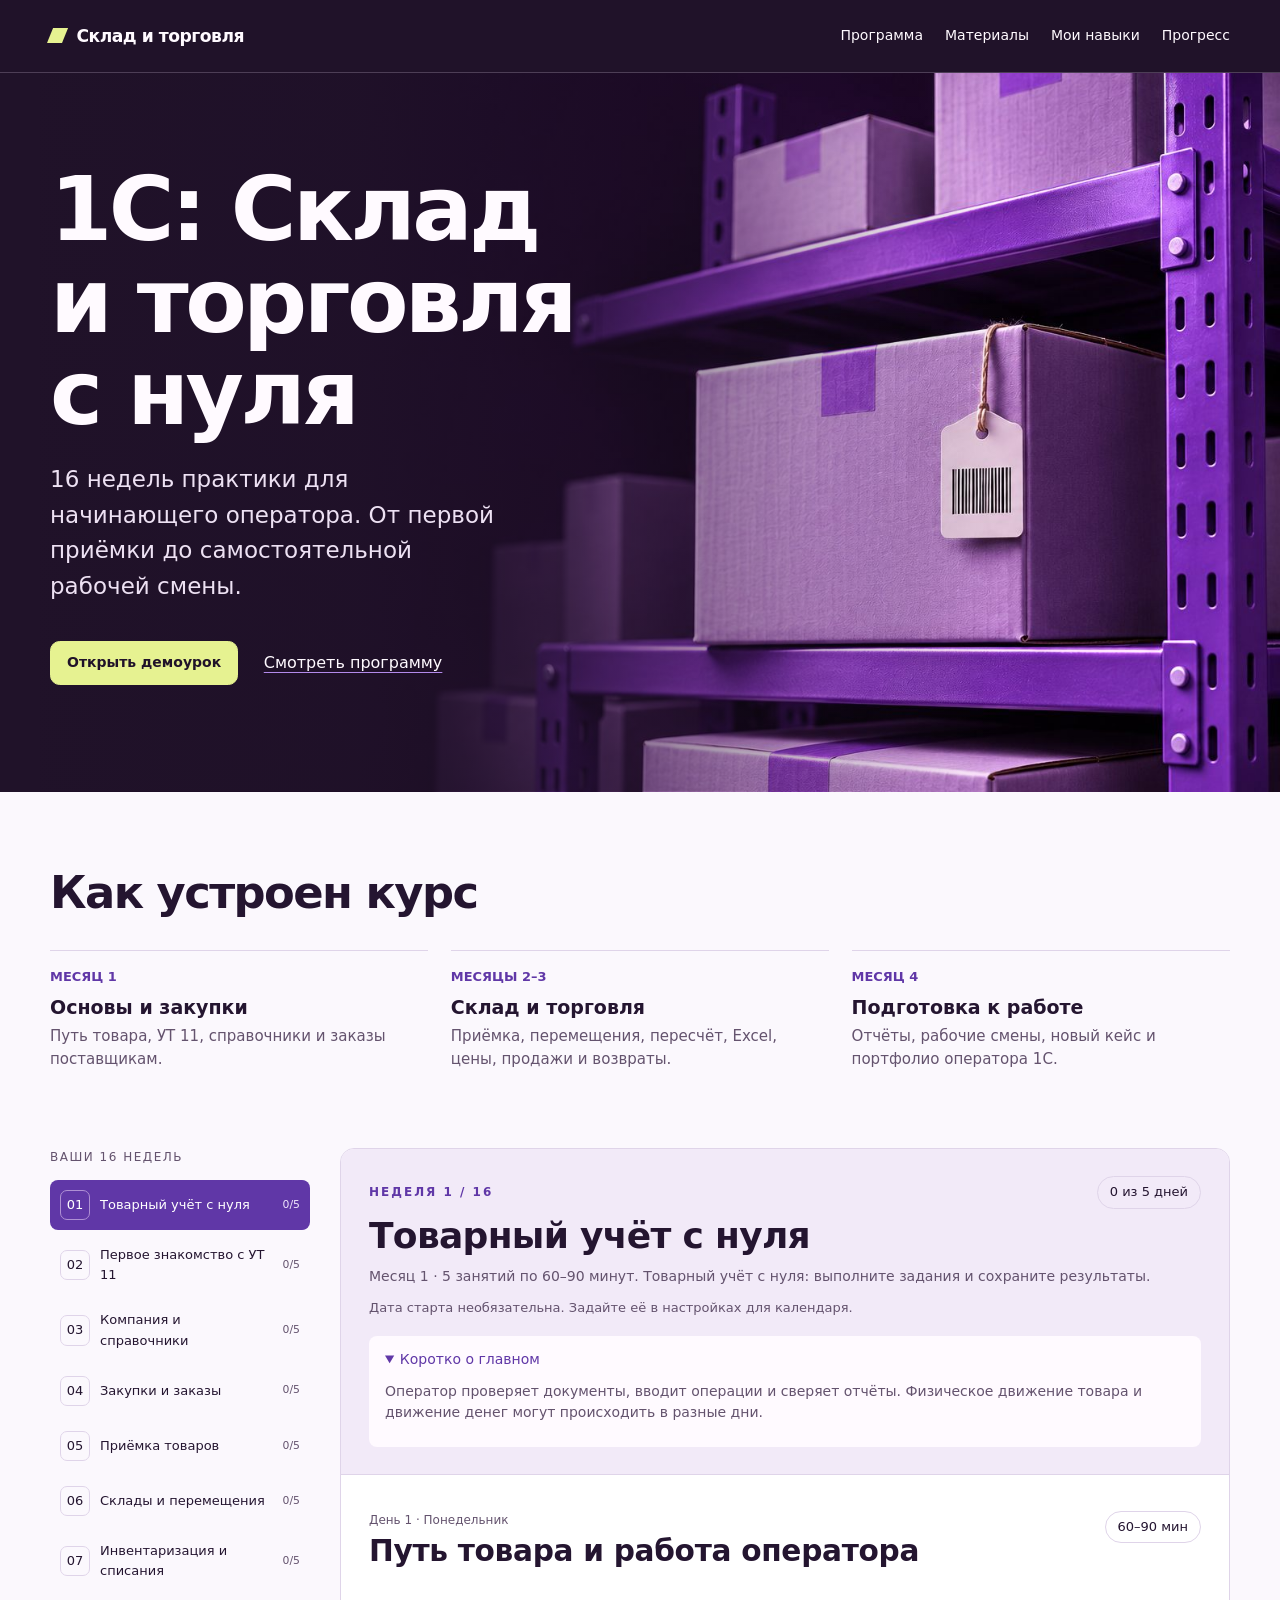
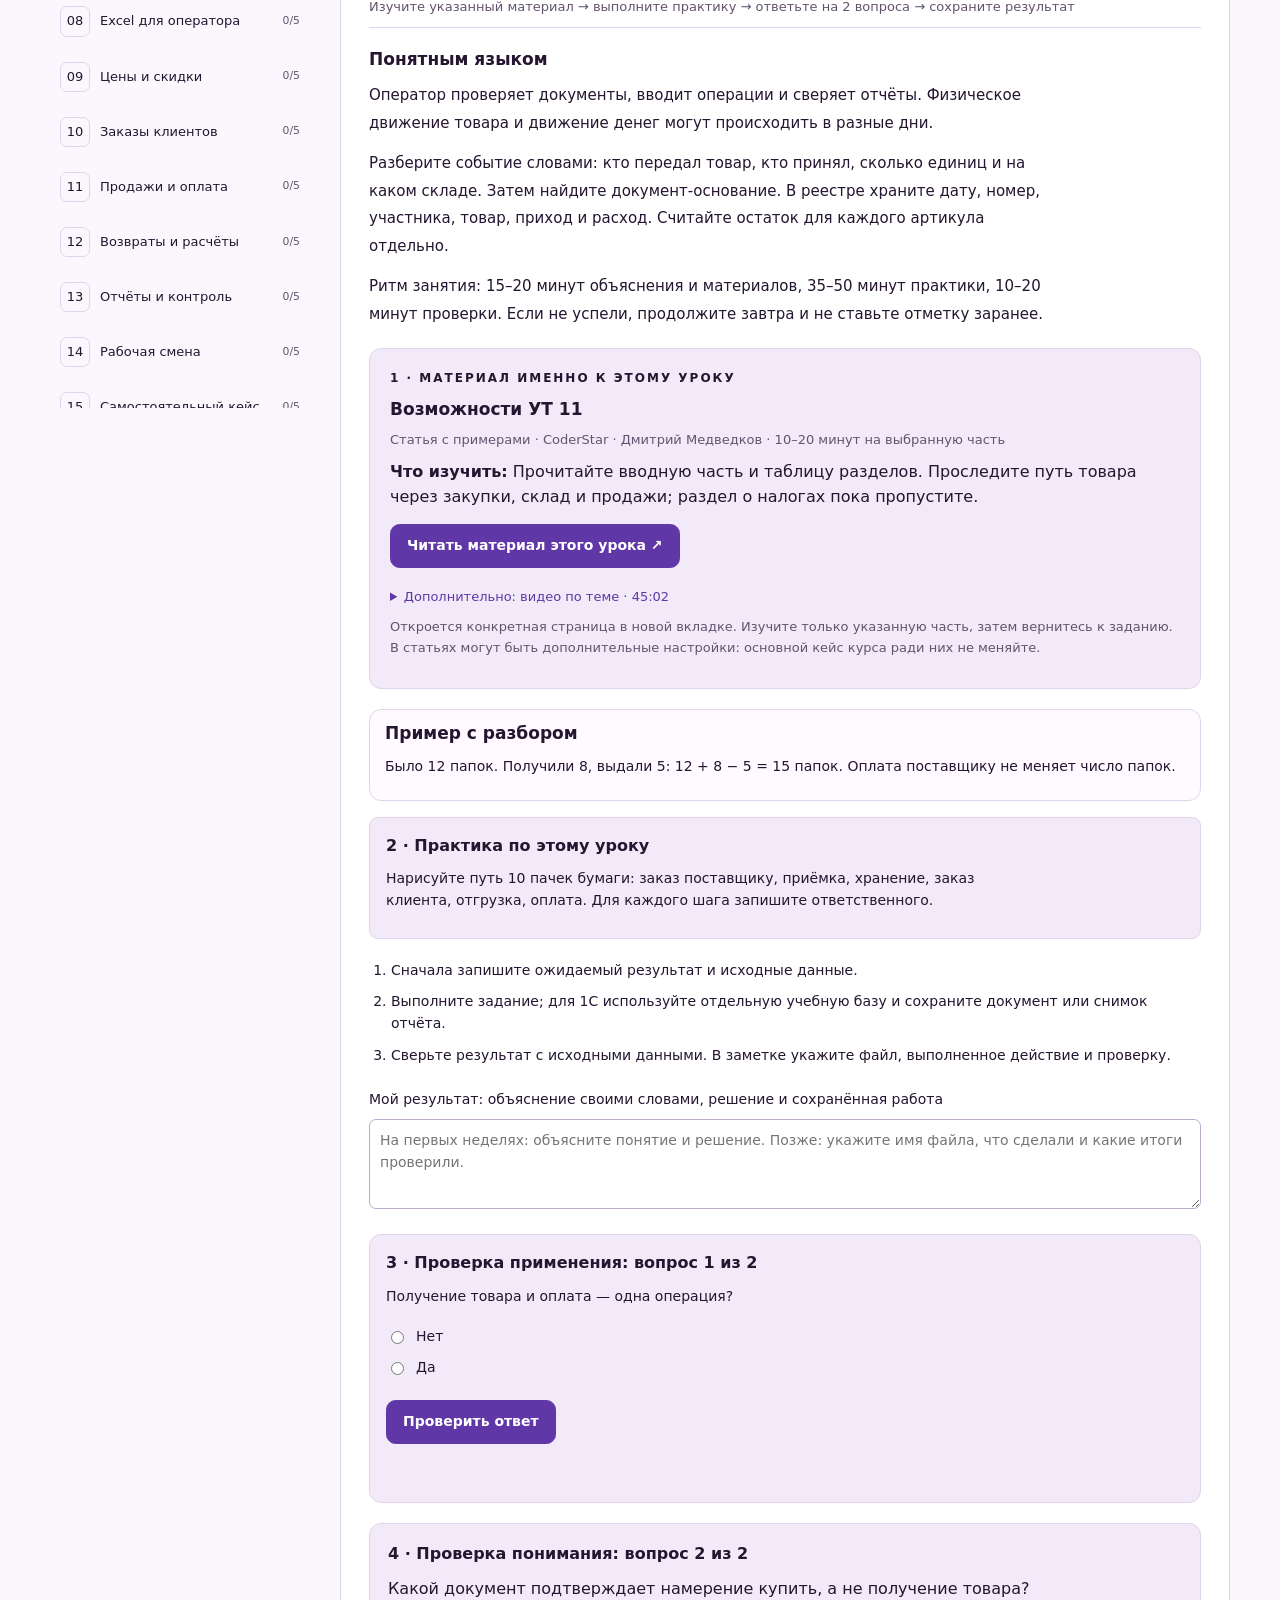
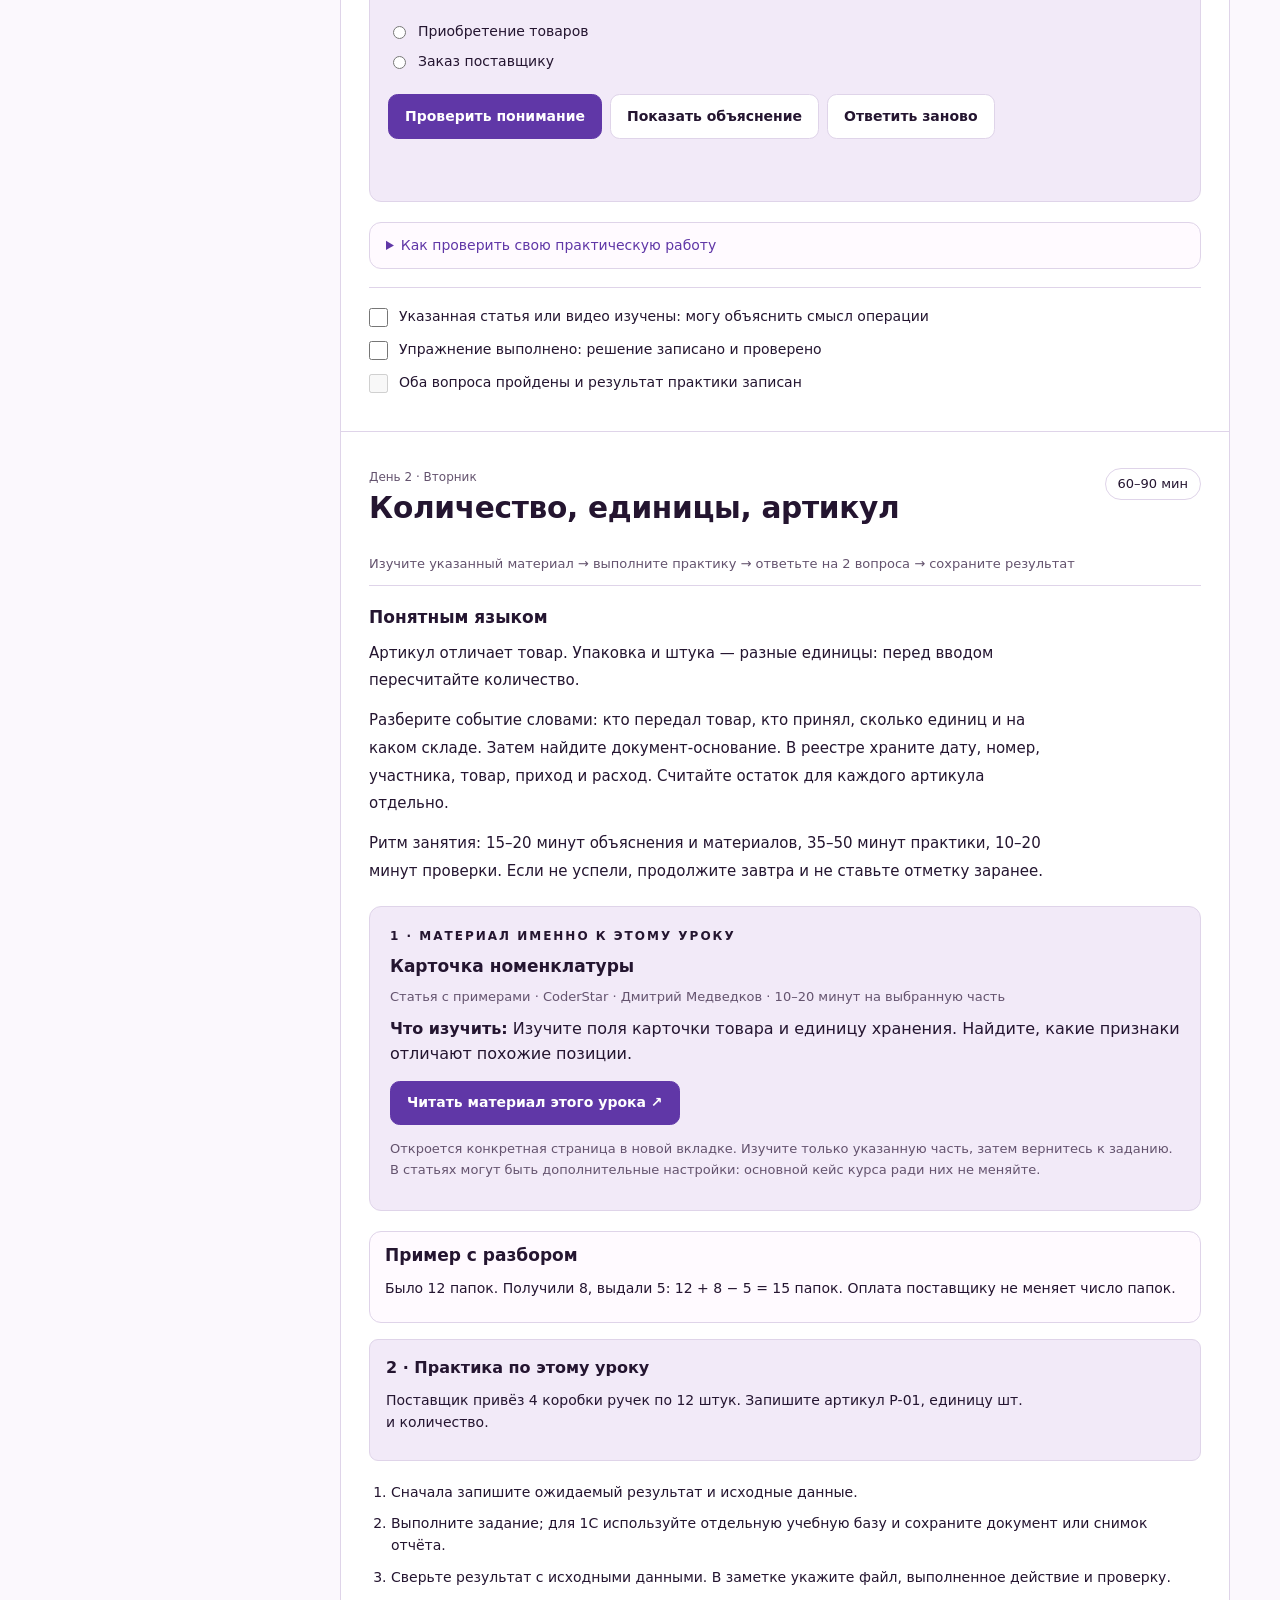
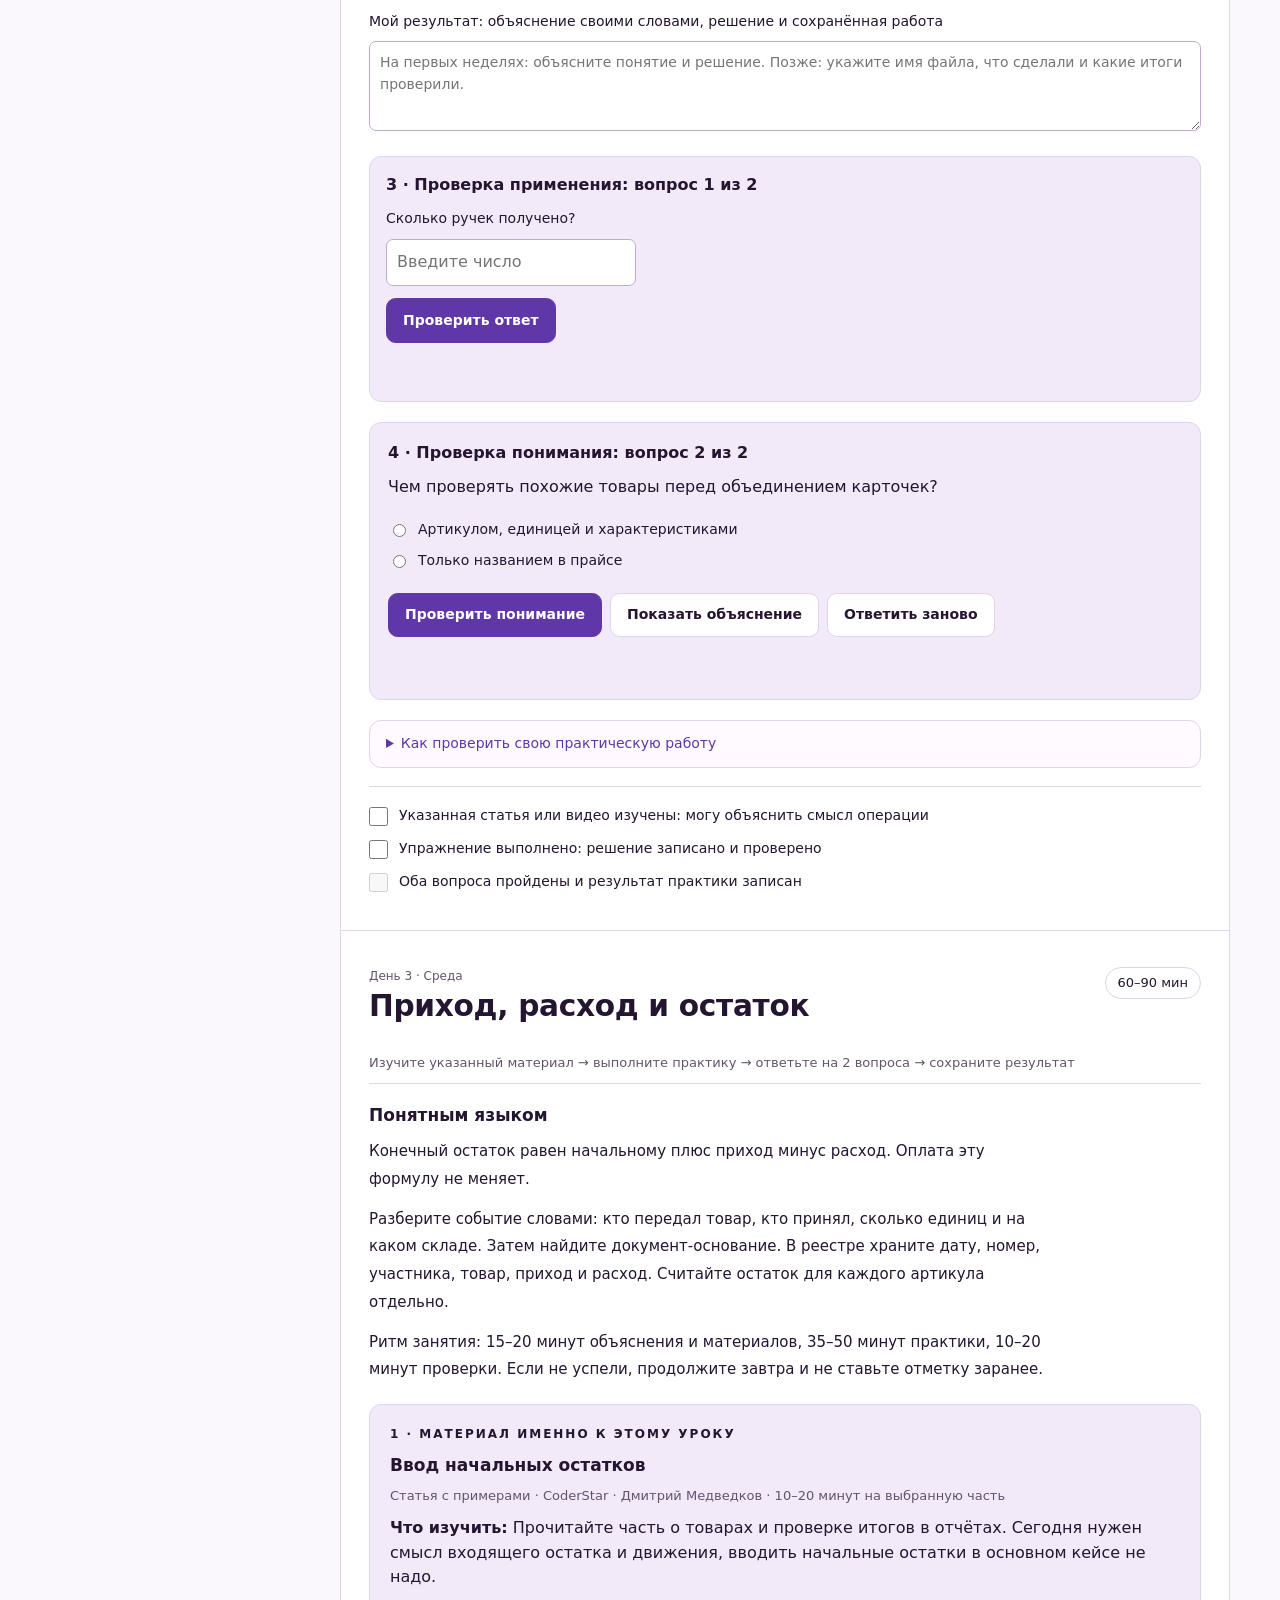
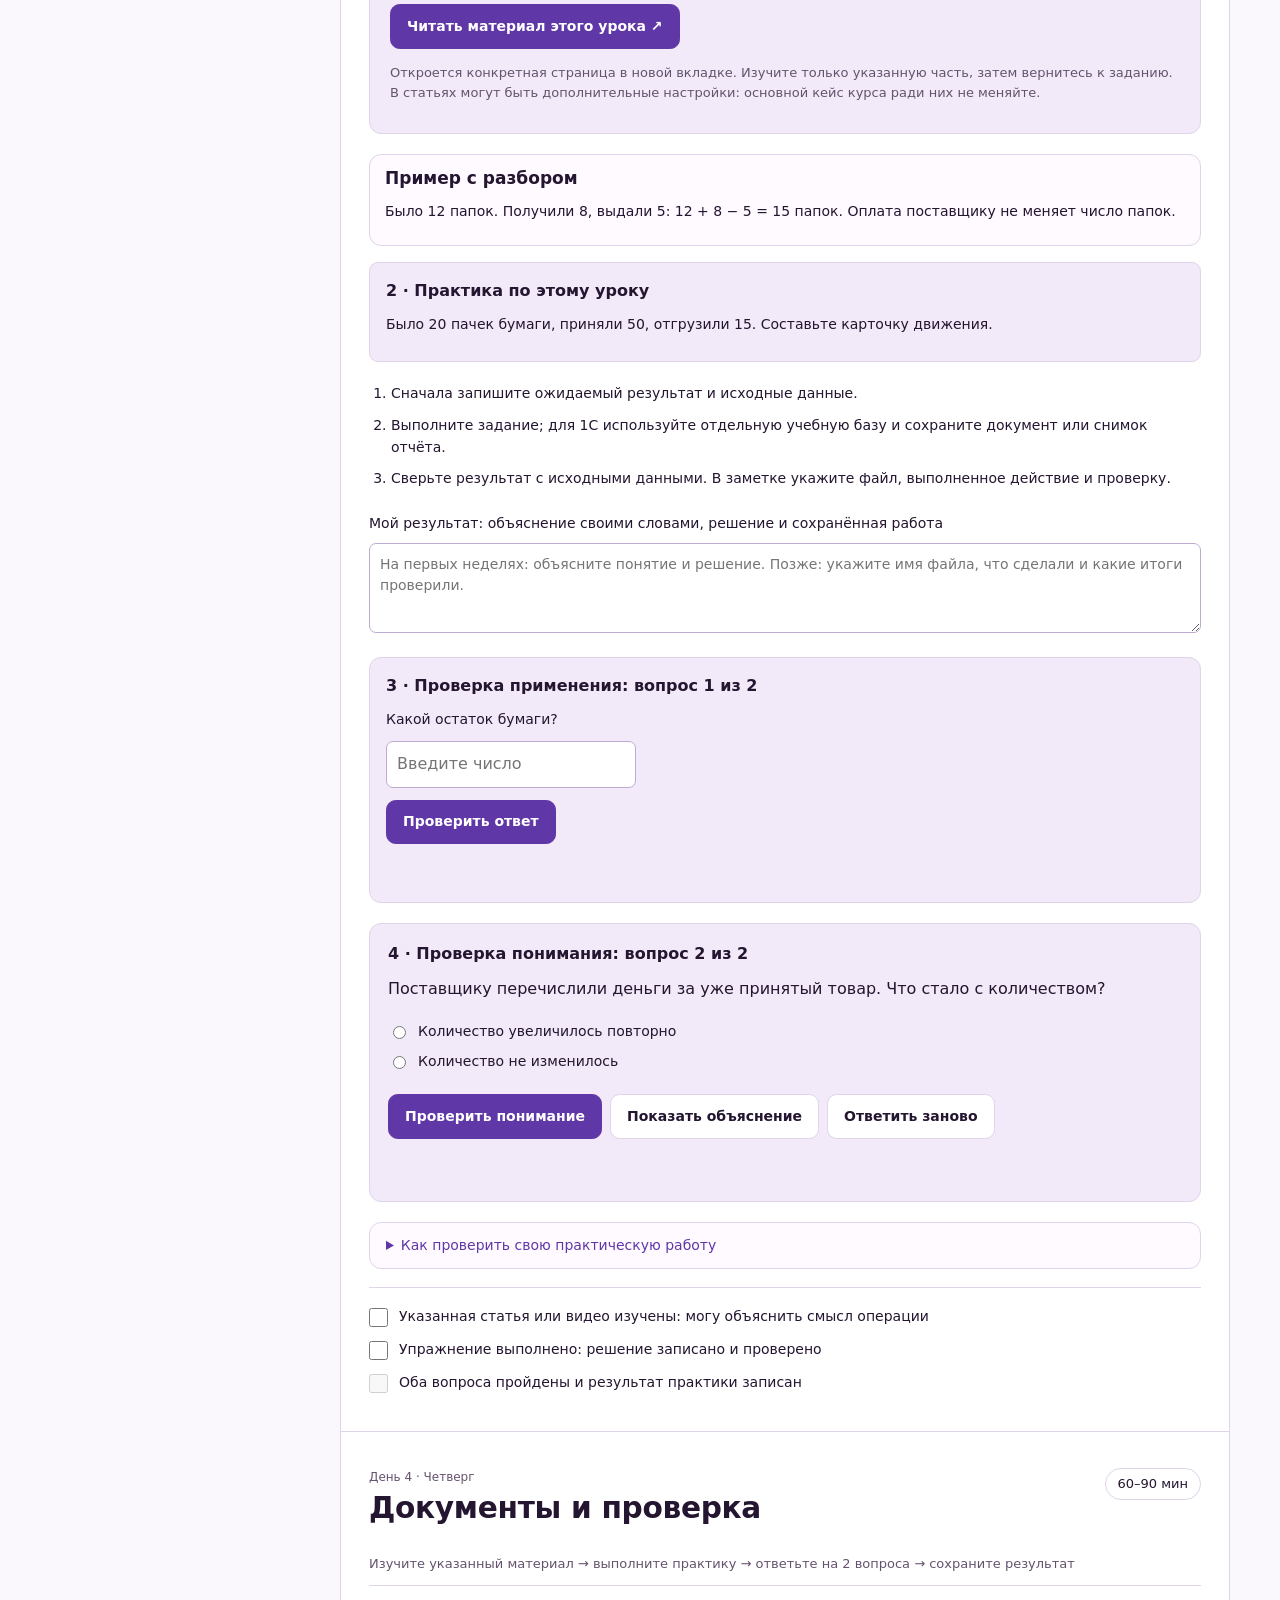
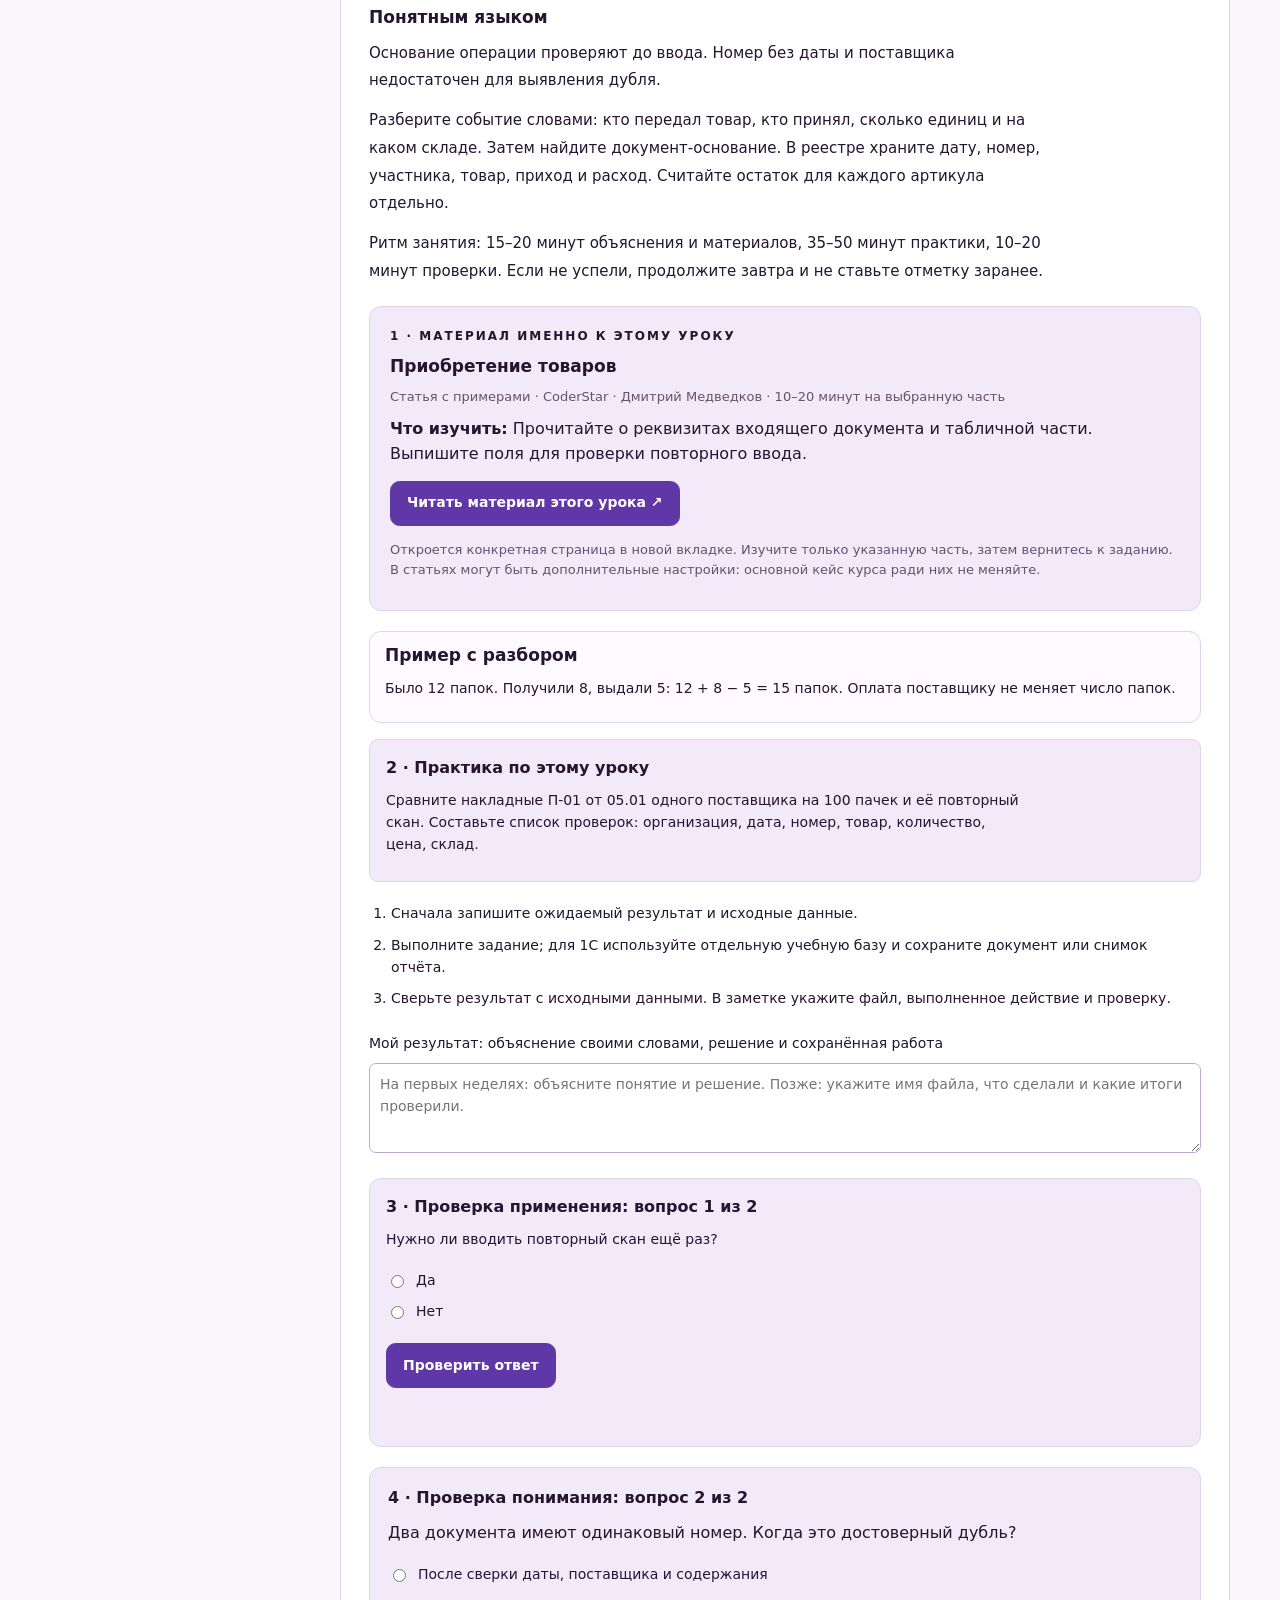
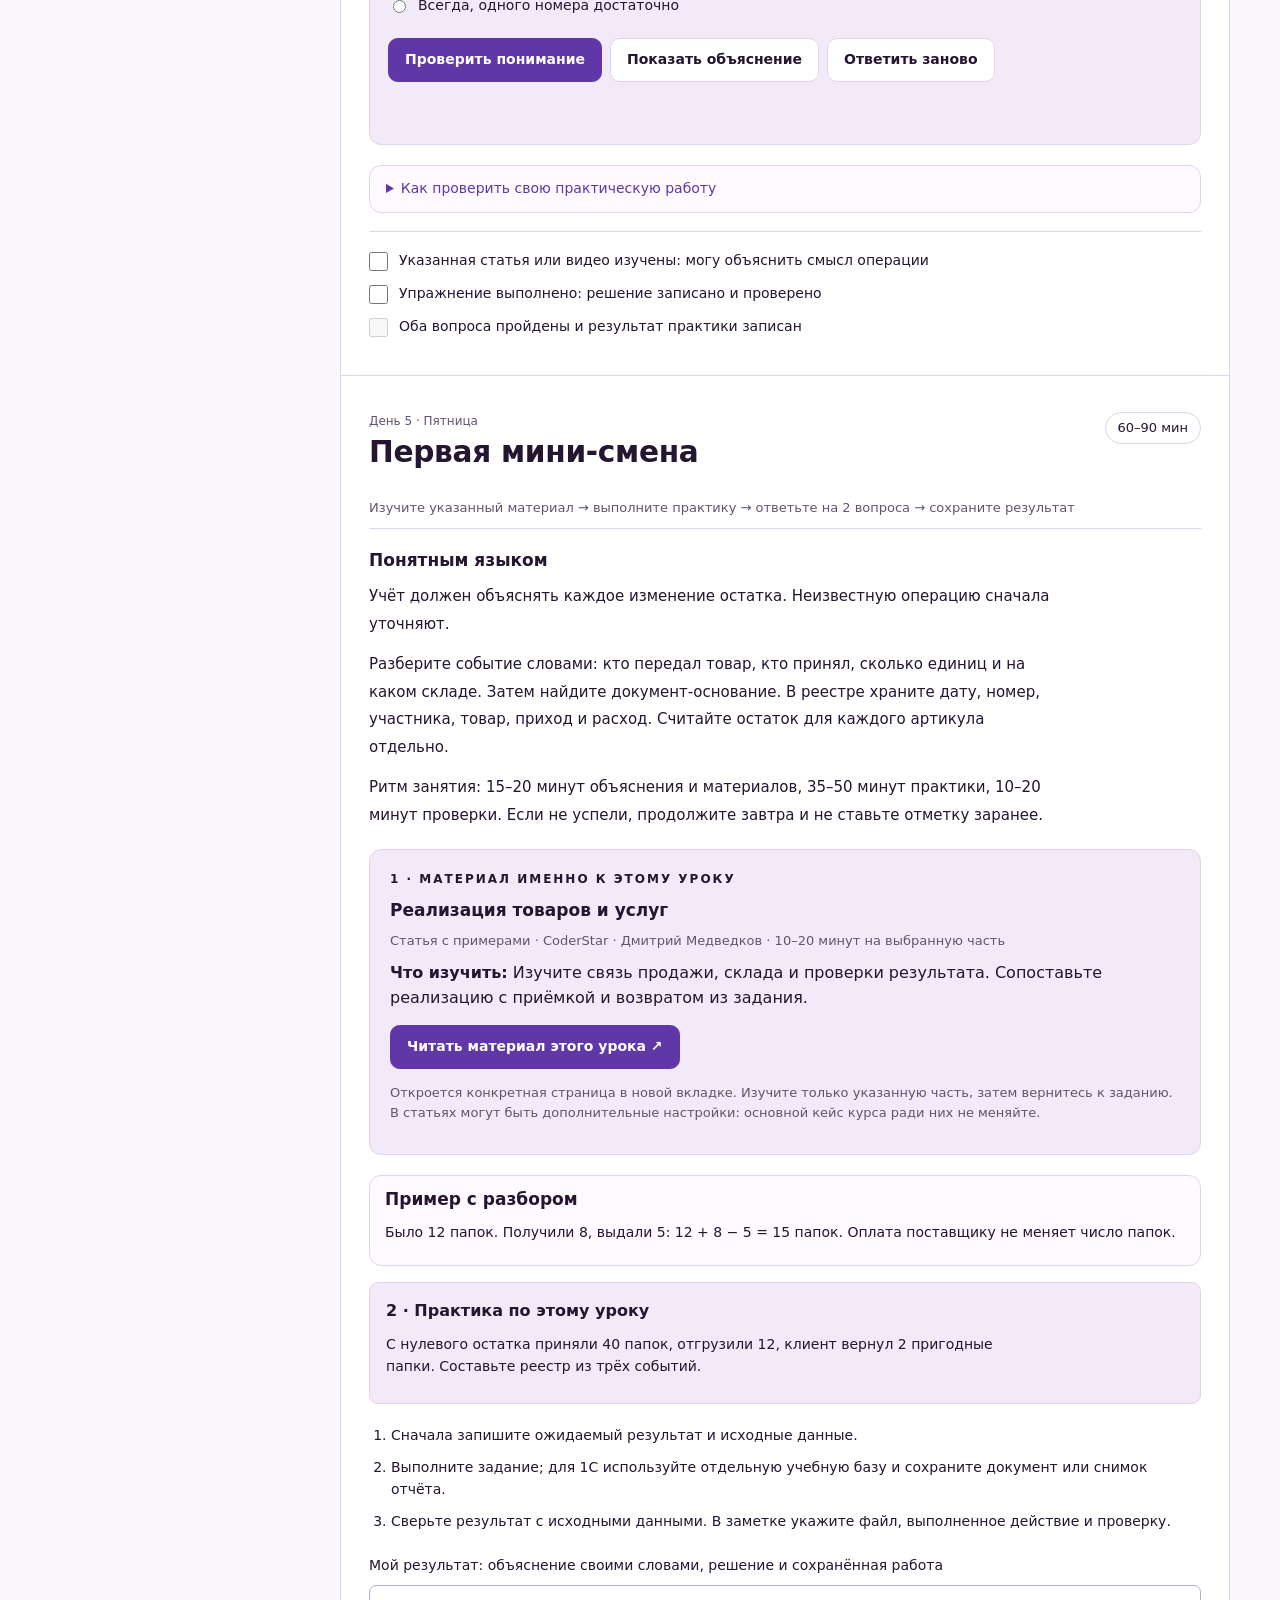
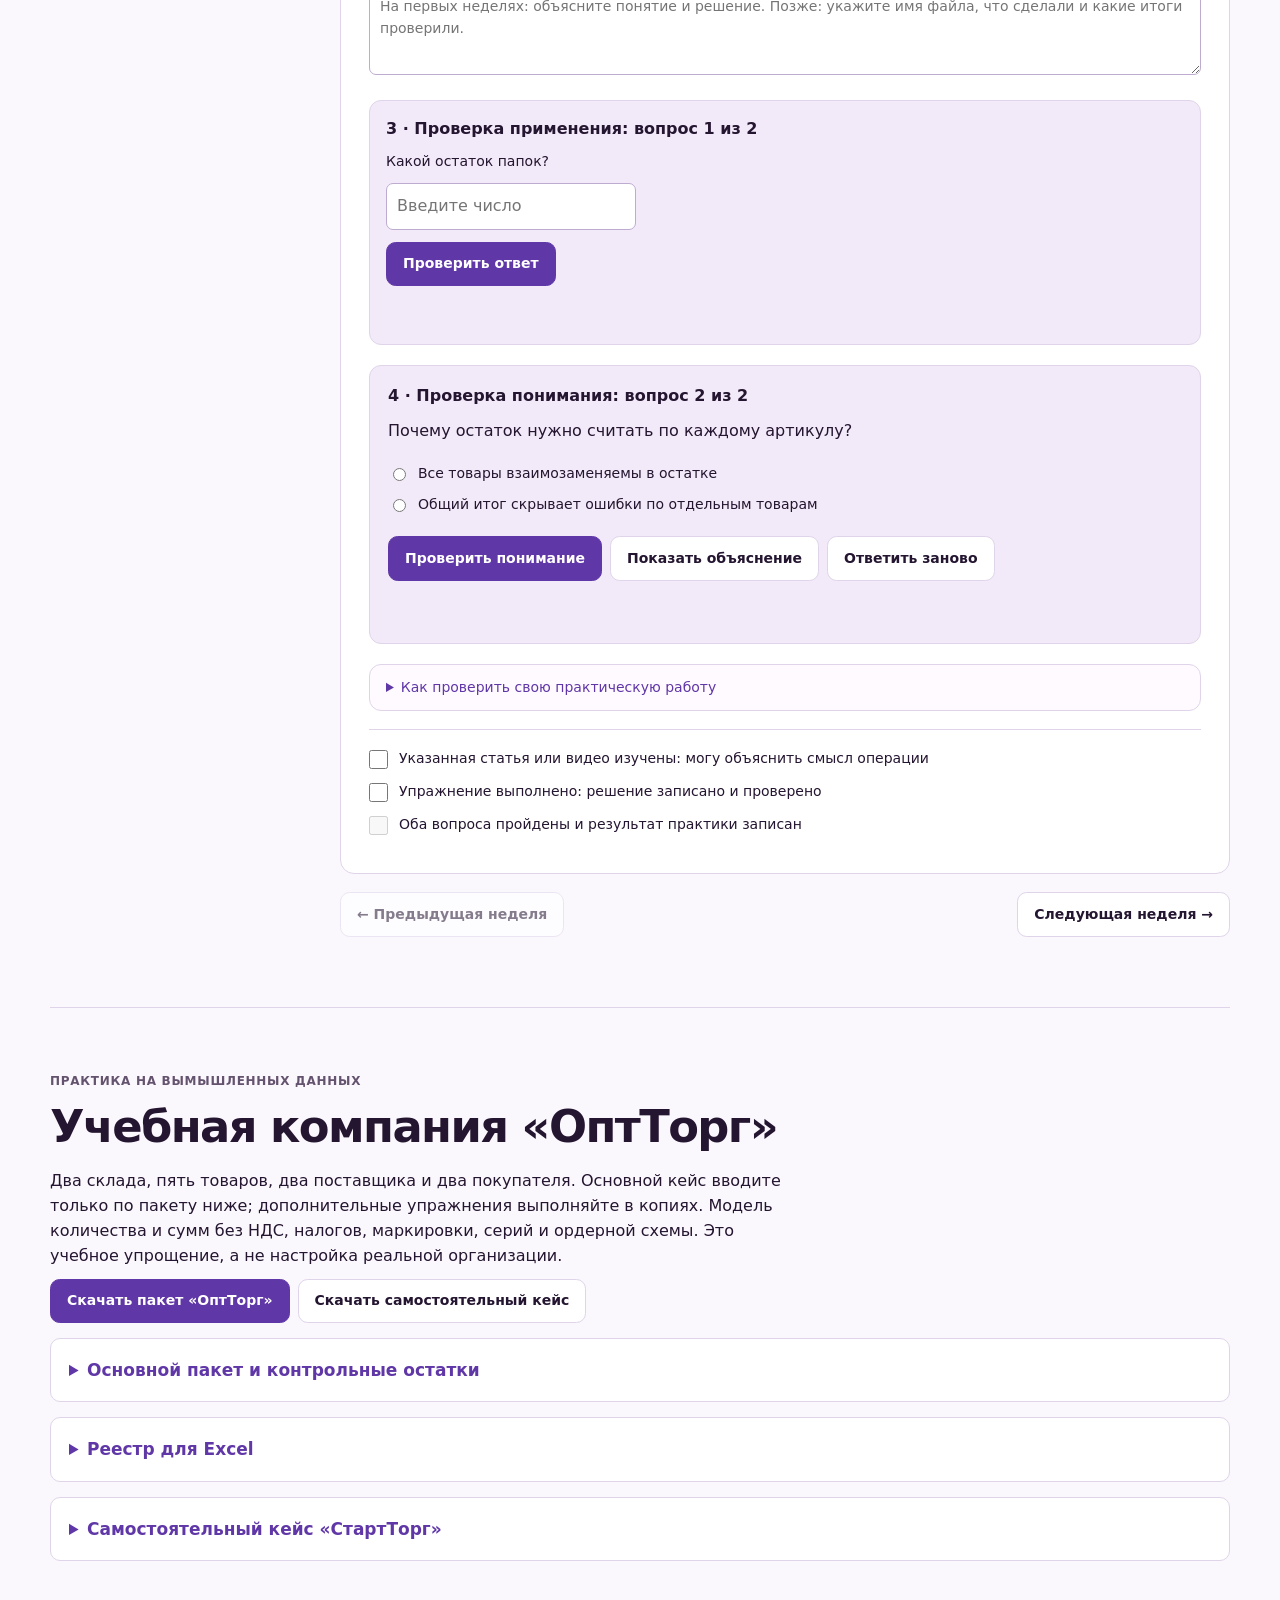
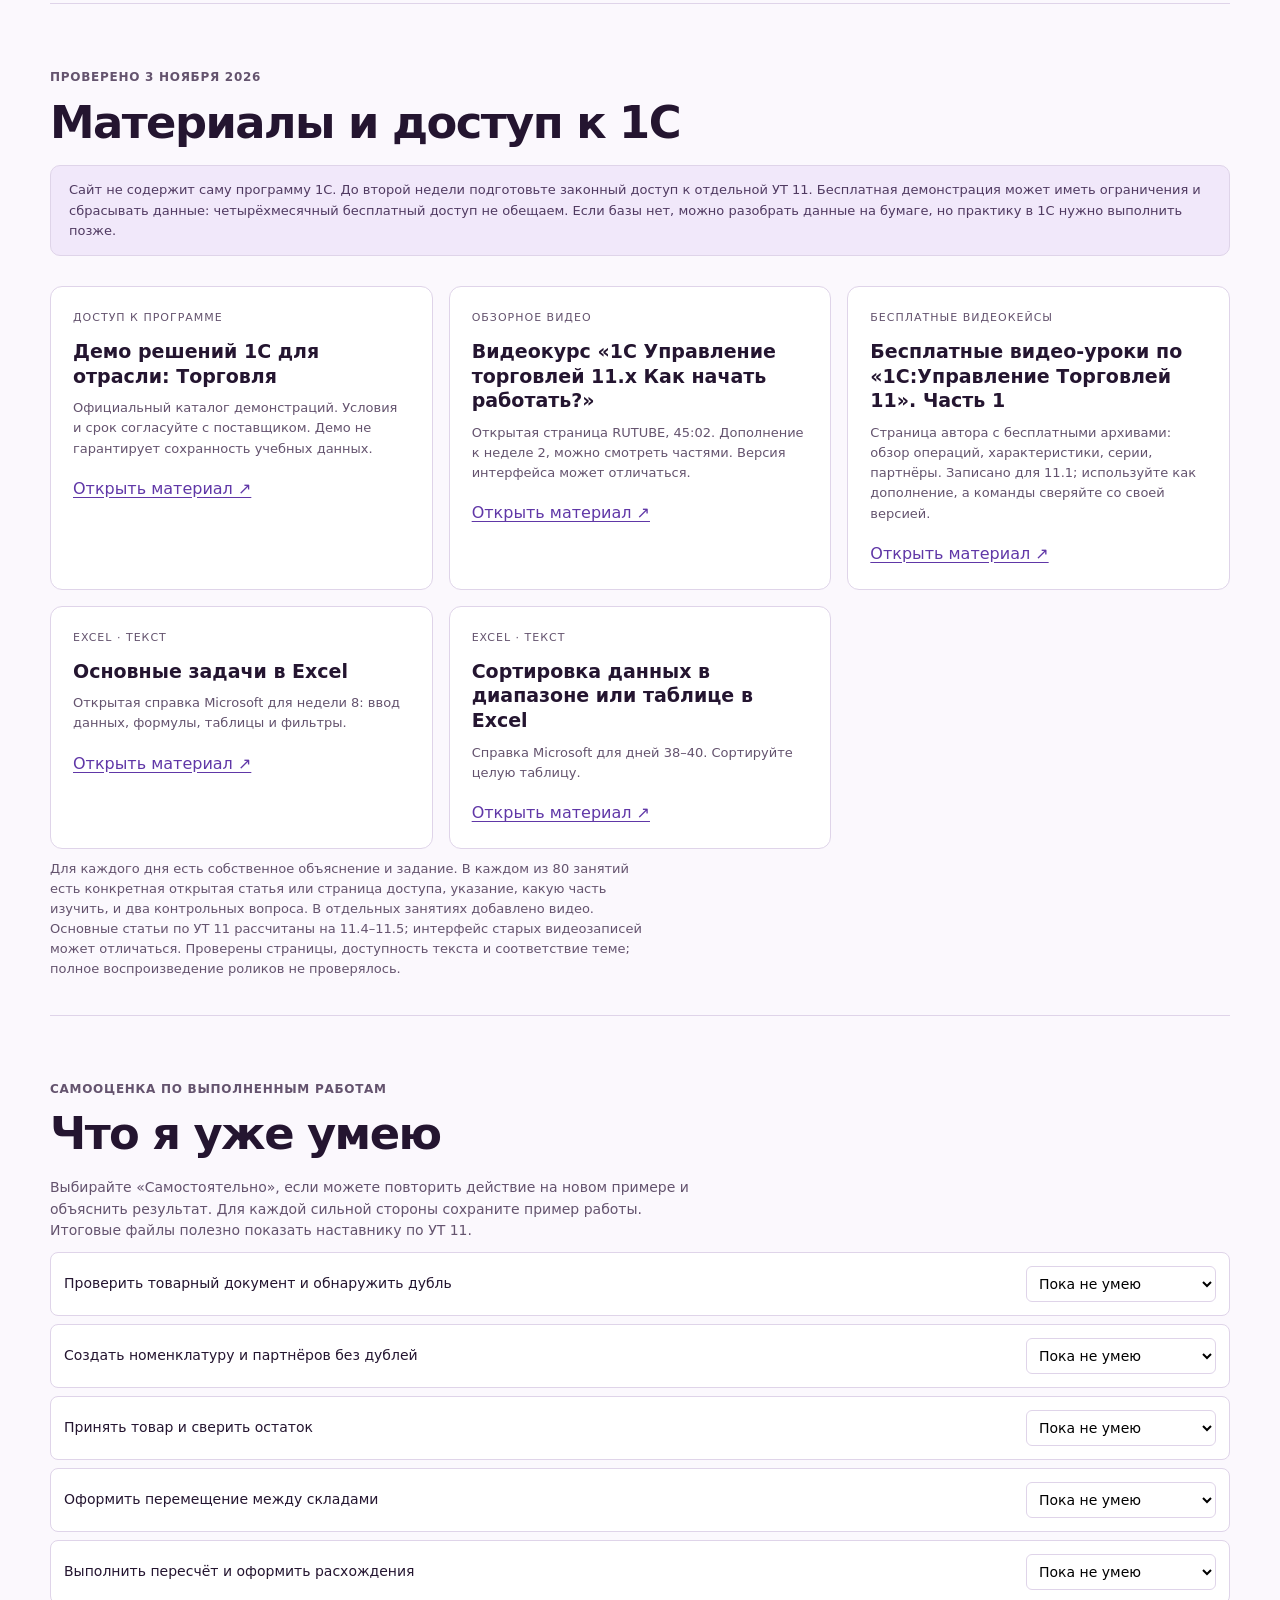
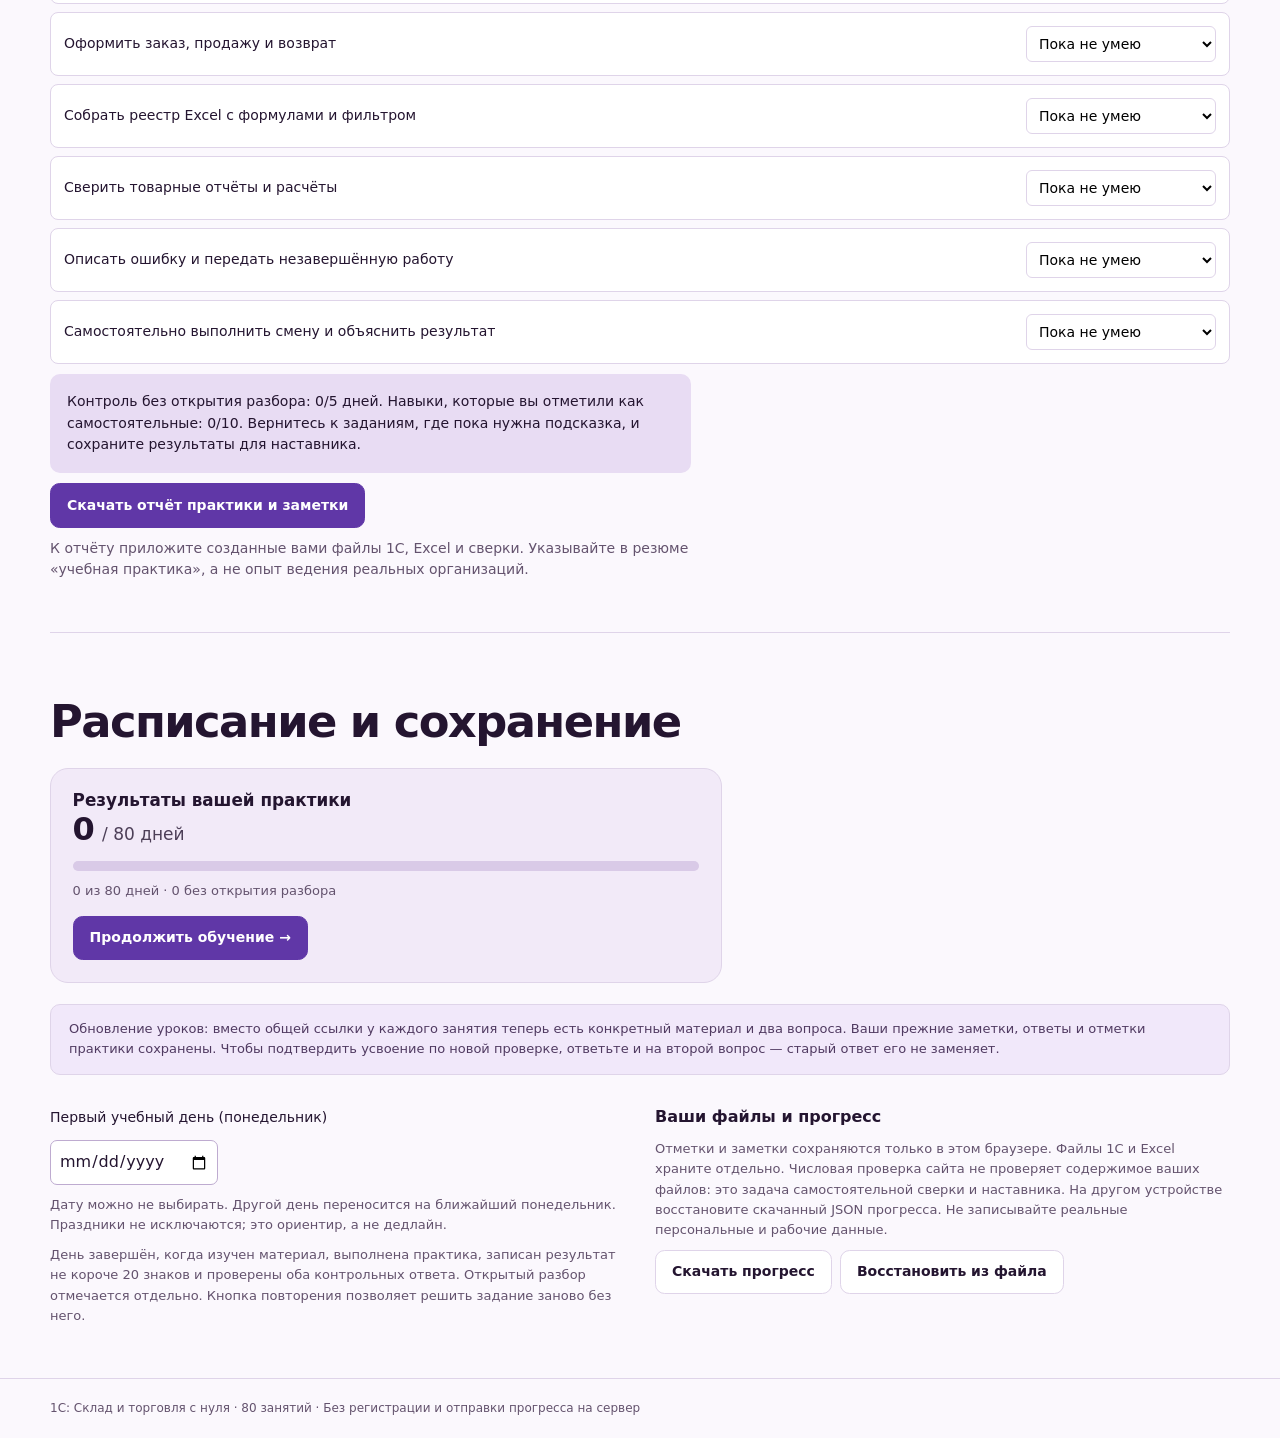
==== commit 7d4c6b24: "Simplify the course navigation" ====
--- a/index.html
+++ b/index.html
@@ -15,7 +15,7 @@
 </head>
 <body>
 <a class="skip" href="#plan">К учебному плану</a>
-<header class="site-header"><div class="wrap"><a class="brand" href="#"><span aria-hidden="true"></span>Склад и торговля</a><nav aria-label="Навигация"><a href="#program">Программа</a><a href="#plan">Задания</a><a href="#casebook">Документы</a><a href="#resources">Материалы</a><a href="#skillsSection">Мои навыки</a><a href="#settings">Прогресс</a></nav></div></header>
+<header class="site-header"><div class="wrap"><a class="brand" href="#"><span aria-hidden="true"></span>Склад и торговля</a><nav aria-label="Навигация"><a href="#program">Программа</a><a href="#casebook">Материалы</a><a href="#skillsSection">Мои навыки</a><a href="#settings">Прогресс</a></nav></div></header>
 <main>
 <section class="hero course-hero" aria-labelledby="course-title">
   <div class="wrap">
